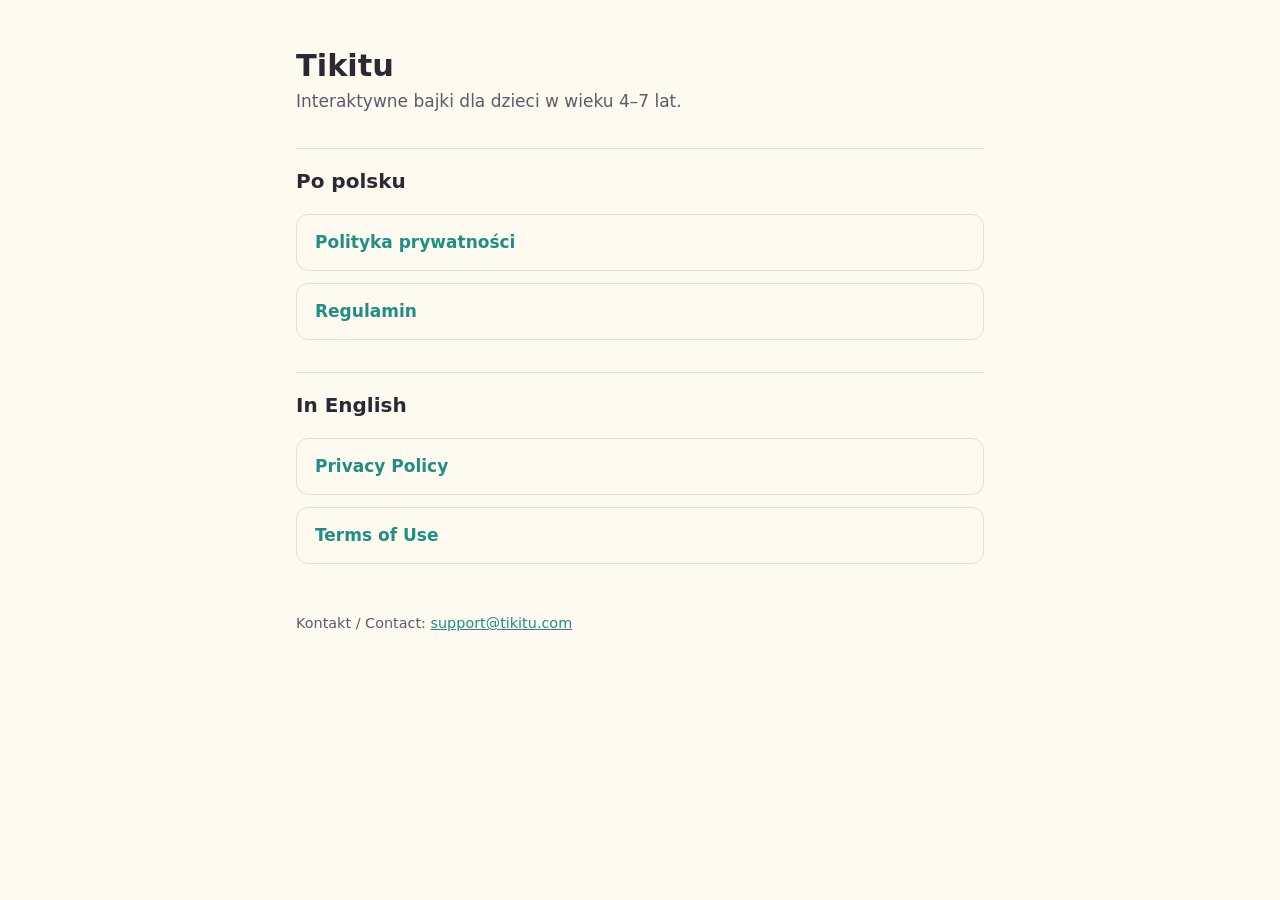
==== index.html @ d02baf7d "Privacy policy and terms of use (PL, EN) Co-Authored-By: Claude Opus 5.5 (1M context) <noreply@anthr" ====
<!doctype html>
<html lang="pl">
<head>
<meta charset="utf-8">
<meta name="viewport" content="width=device-width, initial-scale=1">
<title>Tikitu – dokumenty</title>
<link rel="stylesheet" href="style.css">
</head>
<body>
<main>
<h1>Tikitu</h1>
<p class="meta">Interaktywne bajki dla dzieci w wieku 4–7 lat.</p>

<h2>Po polsku</h2>
<ul class="cards">
  <li><a href="pl/prywatnosc.html">Polityka prywatności</a></li>
  <li><a href="pl/regulamin.html">Regulamin</a></li>
</ul>

<h2 lang="en">In English</h2>
<ul class="cards" lang="en">
  <li><a href="en/privacy.html">Privacy Policy</a></li>
  <li><a href="en/terms.html">Terms of Use</a></li>
</ul>

<footer>Kontakt / Contact: <a href="mailto:support@tikitu.com">support@tikitu.com</a></footer>
</main>
</body>
</html>
---- style.css ----
:root {
  --bg: #fffaf0;
  --text: #2b2a33;
  --muted: #5d5b68;
  --accent: #1f8f85;
  --line: #eadfc8;
  --todo-bg: #ffe08a;
  --todo-text: #3d2c00;
}
@media (prefers-color-scheme: dark) {
  :root {
    --bg: #1c1b22;
    --text: #f2efe8;
    --muted: #b9b5c2;
    --accent: #5fd3c7;
    --line: #3a3845;
    --todo-bg: #6b5410;
    --todo-text: #fff3cf;
  }
}
* { box-sizing: border-box; }
html { -webkit-text-size-adjust: 100%; }
body {
  margin: 0;
  background: var(--bg);
  color: var(--text);
  font: 17px/1.6 system-ui, -apple-system, "Segoe UI", Roboto, sans-serif;
}
main { max-width: 720px; margin: 0 auto; padding: 24px 16px 64px; }
header { display: flex; justify-content: space-between; align-items: baseline; gap: 16px; flex-wrap: wrap; }
header a { color: var(--accent); }
h1 { font-size: 1.9rem; line-height: 1.2; margin: 24px 0 4px; }
h2 { font-size: 1.25rem; margin: 32px 0 8px; padding-top: 16px; border-top: 1px solid var(--line); }
h3 { font-size: 1.05rem; margin: 20px 0 4px; }
p, li { overflow-wrap: anywhere; }
a { color: var(--accent); }
.meta { color: var(--muted); margin: 0; }
.summary { background: rgba(31, 143, 133, 0.08); border-radius: 12px; padding: 4px 18px; }
mark.todo { background: var(--todo-bg); color: var(--todo-text); padding: 0 4px; border-radius: 4px; }
table { border-collapse: collapse; width: 100%; font-size: 0.95rem; }
th, td { text-align: left; vertical-align: top; padding: 8px; border-bottom: 1px solid var(--line); }
.cards { list-style: none; padding: 0; display: grid; gap: 12px; }
.cards a { display: block; padding: 14px 18px; border: 1px solid var(--line); border-radius: 12px; text-decoration: none; font-weight: 600; }
footer { margin-top: 48px; color: var(--muted); font-size: 0.9rem; }
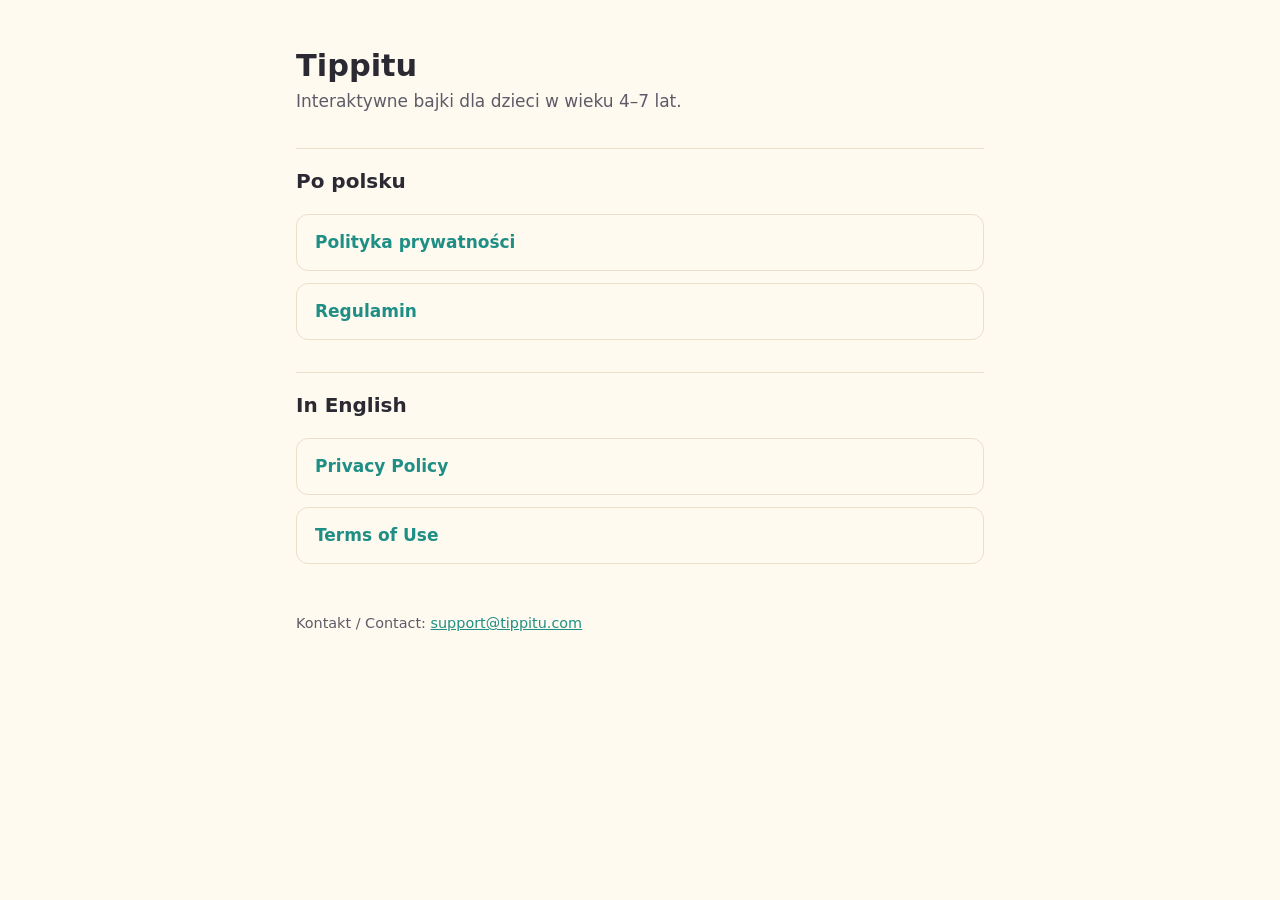
==== commit 636ffb7c: "Rename the app to Tippitu in the privacy policy and terms Same text as before with the new app name " ====
--- a/index.html
+++ b/index.html
@@ -3,12 +3,12 @@
 <head>
 <meta charset="utf-8">
 <meta name="viewport" content="width=device-width, initial-scale=1">
-<title>Tikitu – dokumenty</title>
+<title>Tippitu – dokumenty</title>
 <link rel="stylesheet" href="style.css">
 </head>
 <body>
 <main>
-<h1>Tikitu</h1>
+<h1>Tippitu</h1>
 <p class="meta">Interaktywne bajki dla dzieci w wieku 4–7 lat.</p>
 
 <h2>Po polsku</h2>
@@ -23,7 +23,7 @@
   <li><a href="en/terms.html">Terms of Use</a></li>
 </ul>
 
-<footer>Kontakt / Contact: <a href="mailto:support@tikitu.com">support@tikitu.com</a></footer>
+<footer>Kontakt / Contact: <a href="mailto:support@tippitu.com">support@tippitu.com</a></footer>
 </main>
 </body>
 </html>
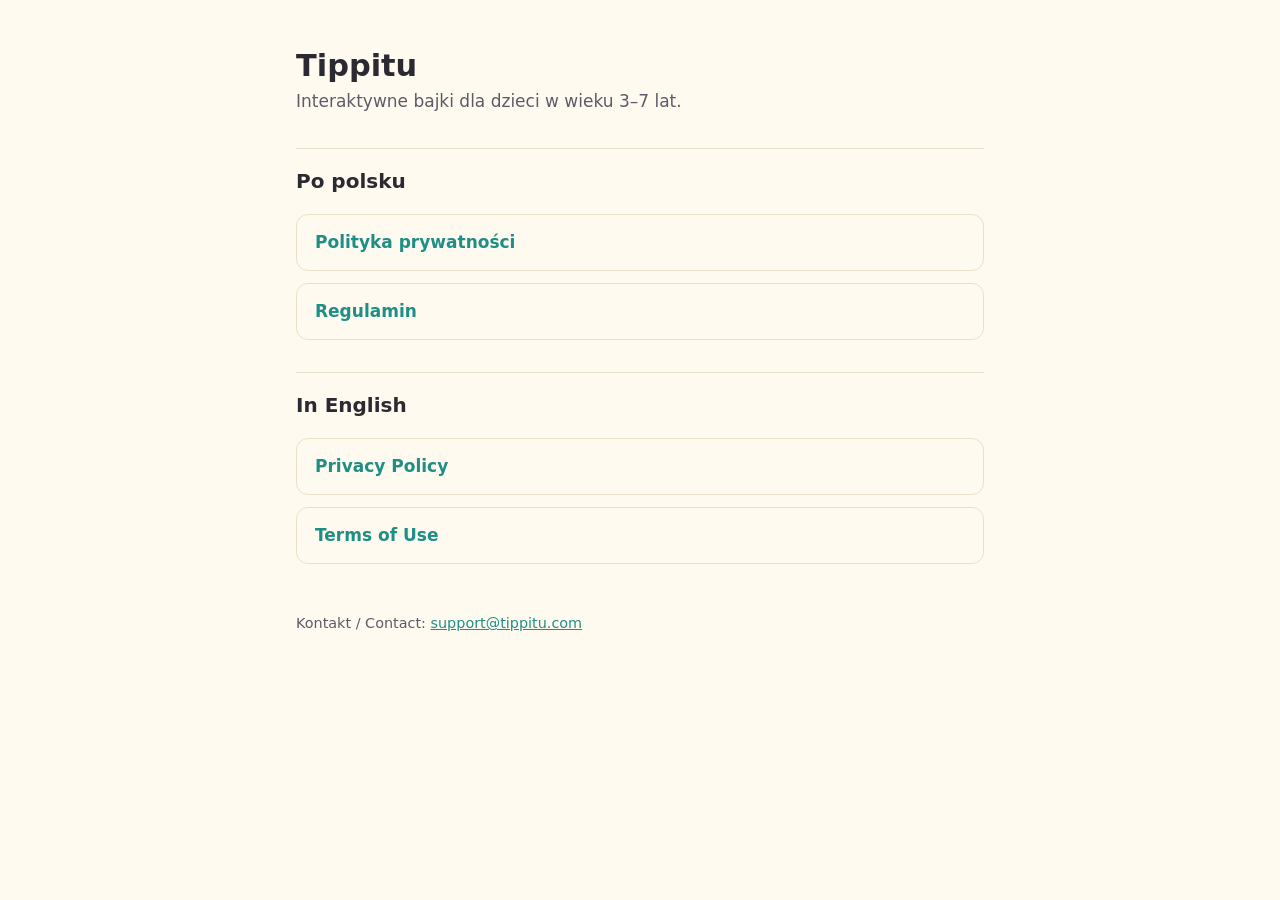
==== commit 12e0f1d5: "Privacy policy of 18 October: several children per phone, bedtime and weekly summary, audience 3-7 S" ====
--- a/index.html
+++ b/index.html
@@ -9,7 +9,7 @@
 <body>
 <main>
 <h1>Tippitu</h1>
-<p class="meta">Interaktywne bajki dla dzieci w wieku 4–7 lat.</p>
+<p class="meta">Interaktywne bajki dla dzieci w wieku 3–7 lat.</p>
 
 <h2>Po polsku</h2>
 <ul class="cards">
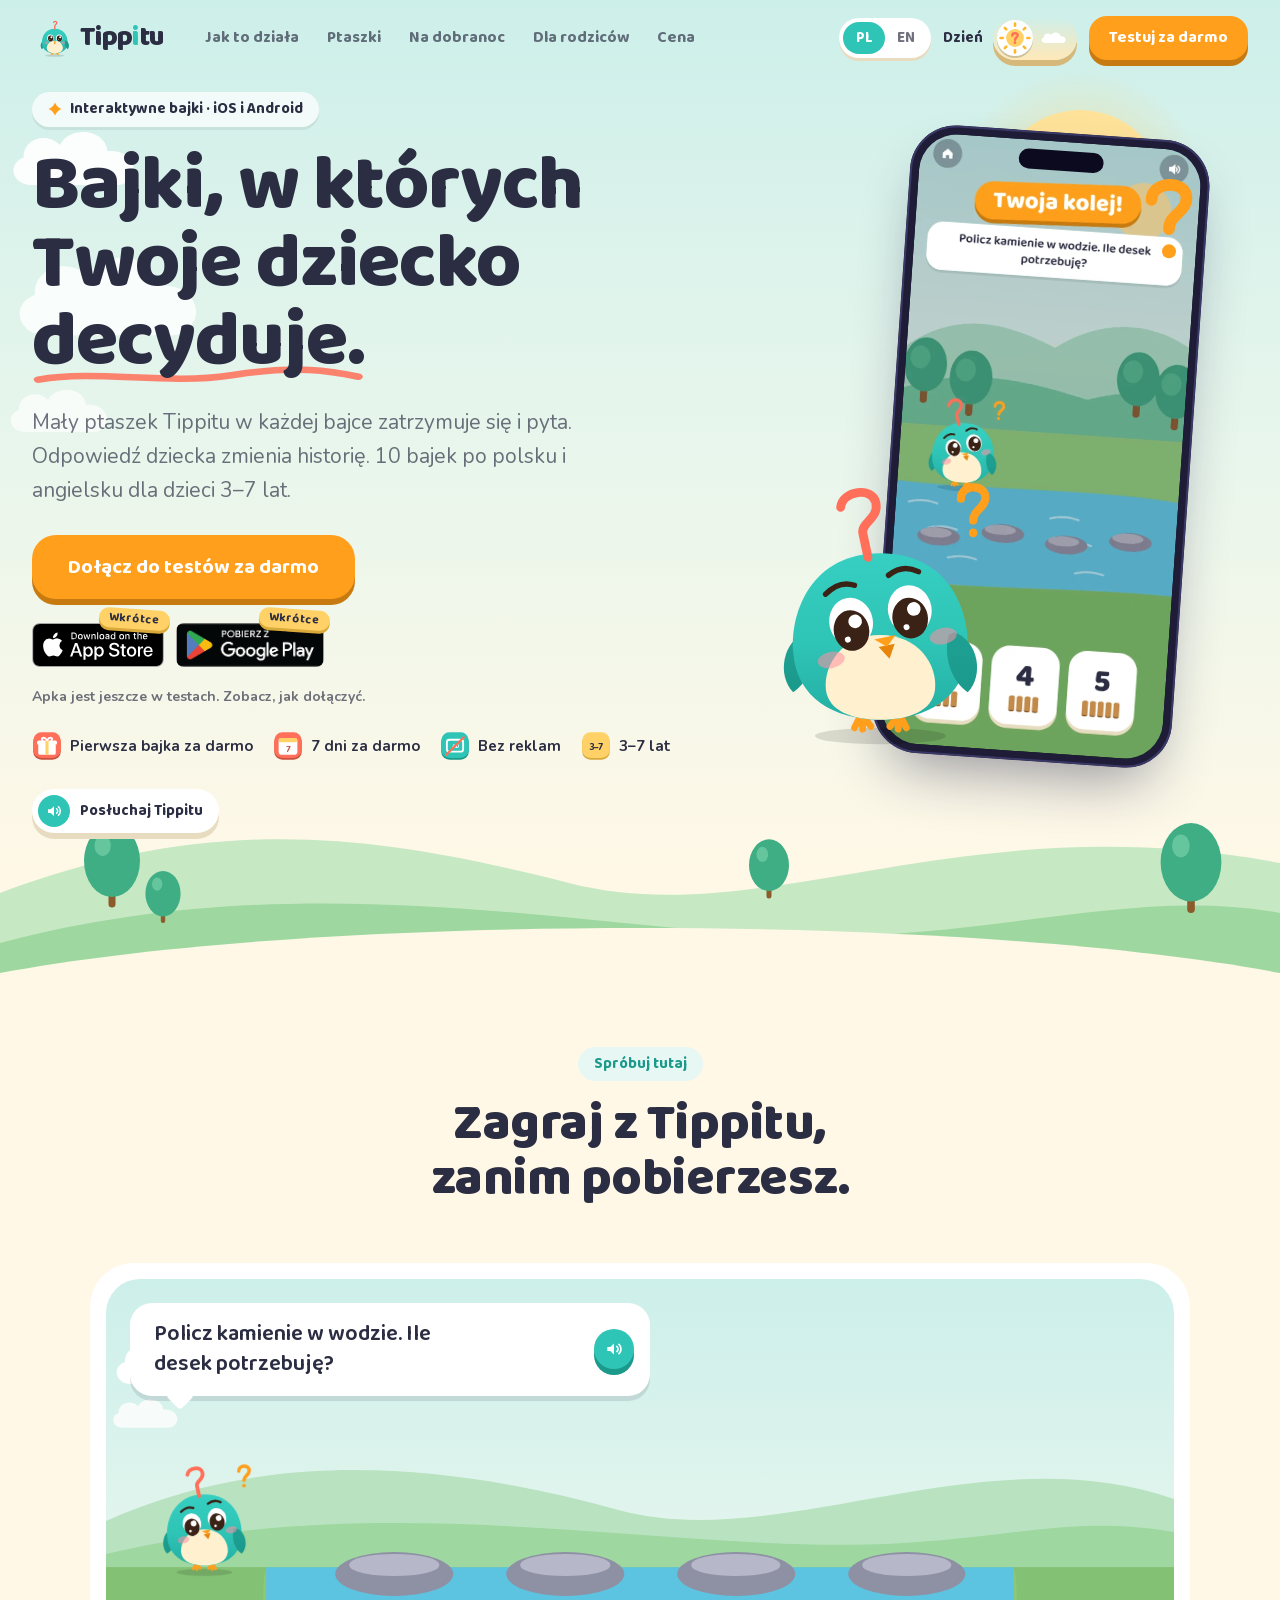
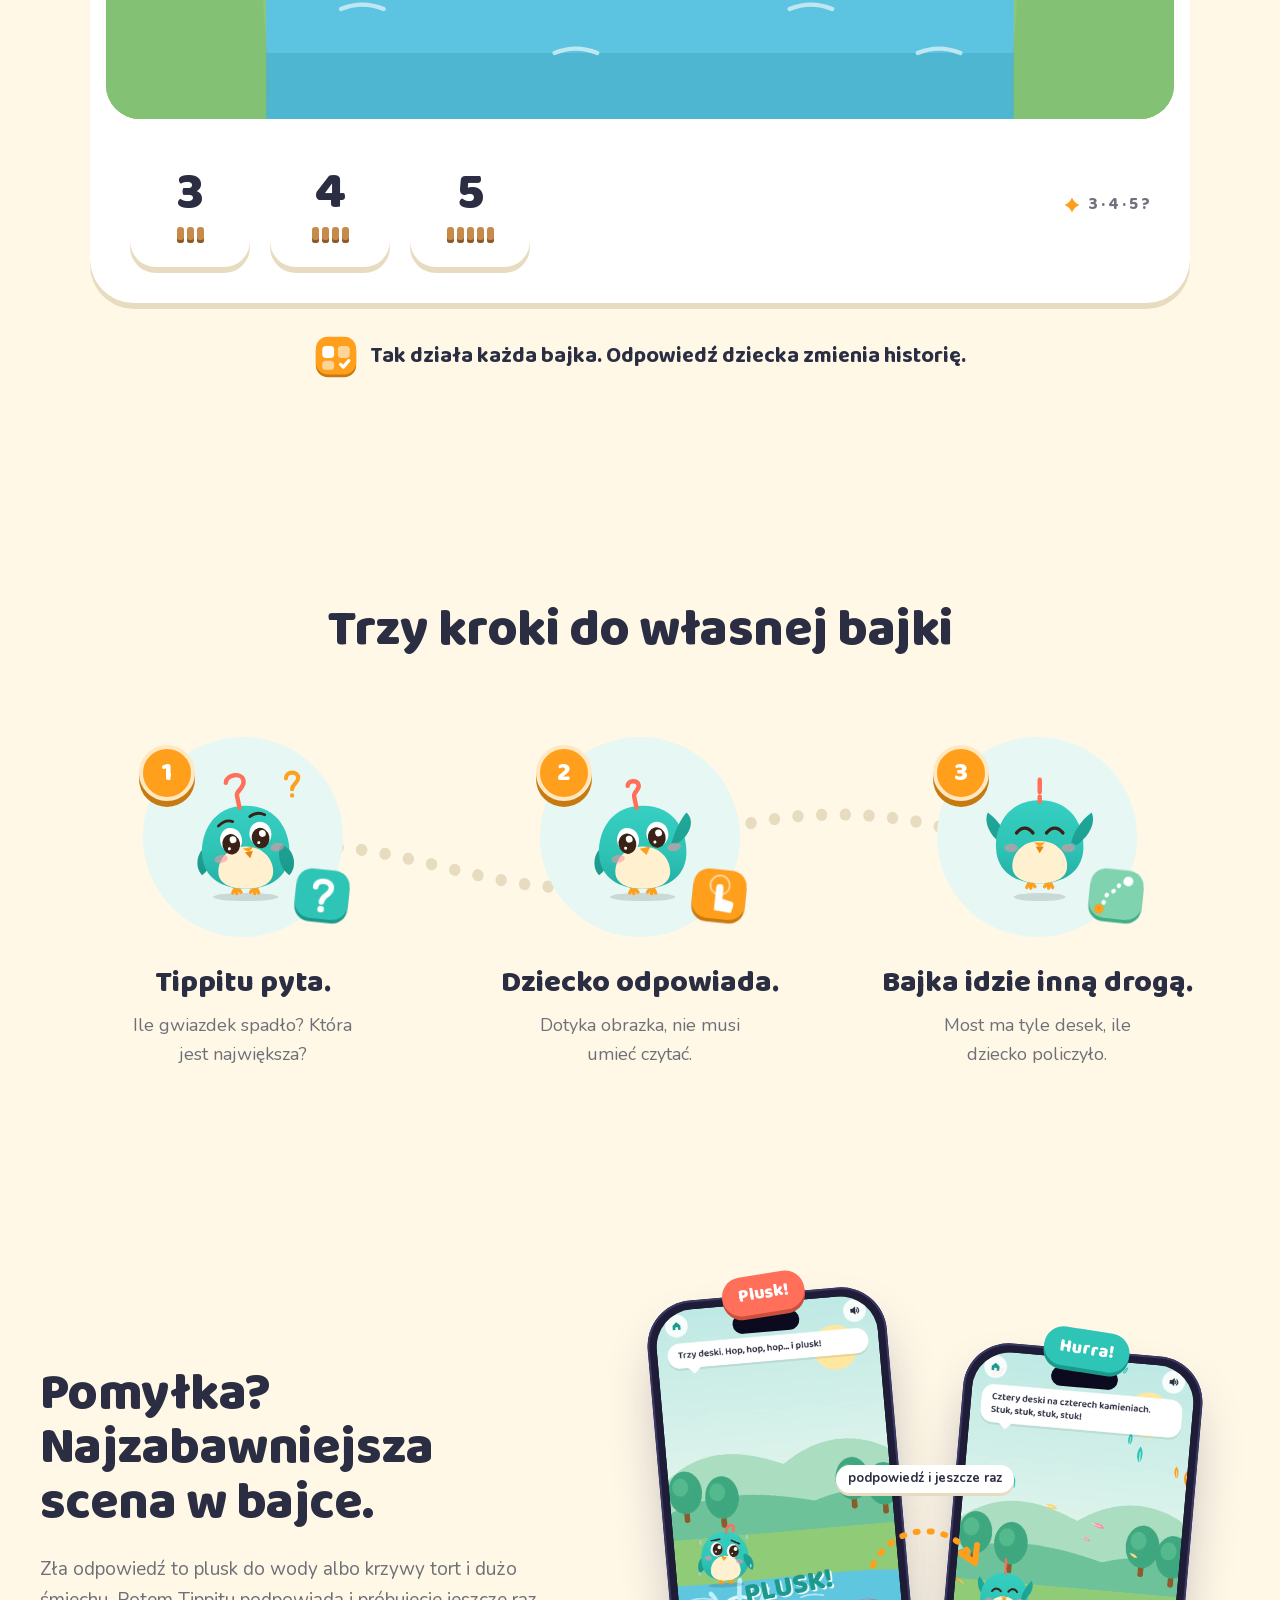
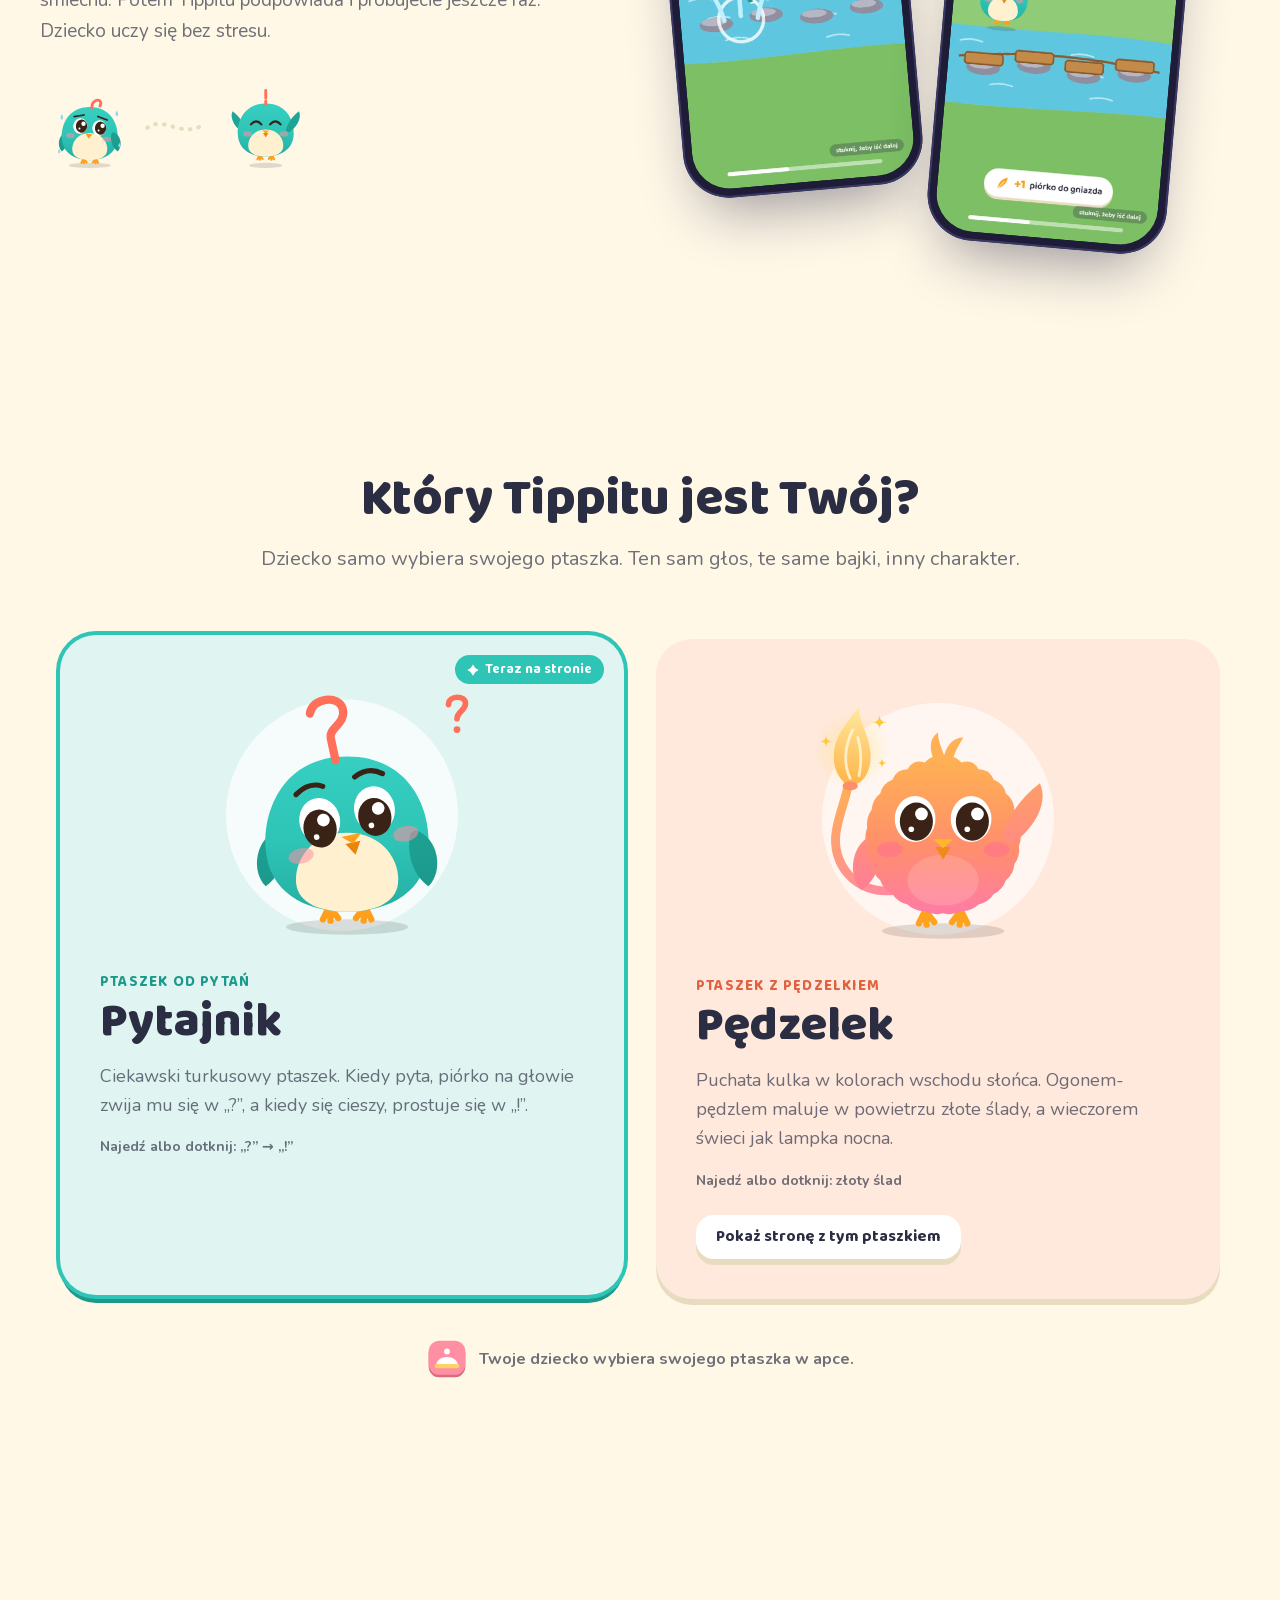
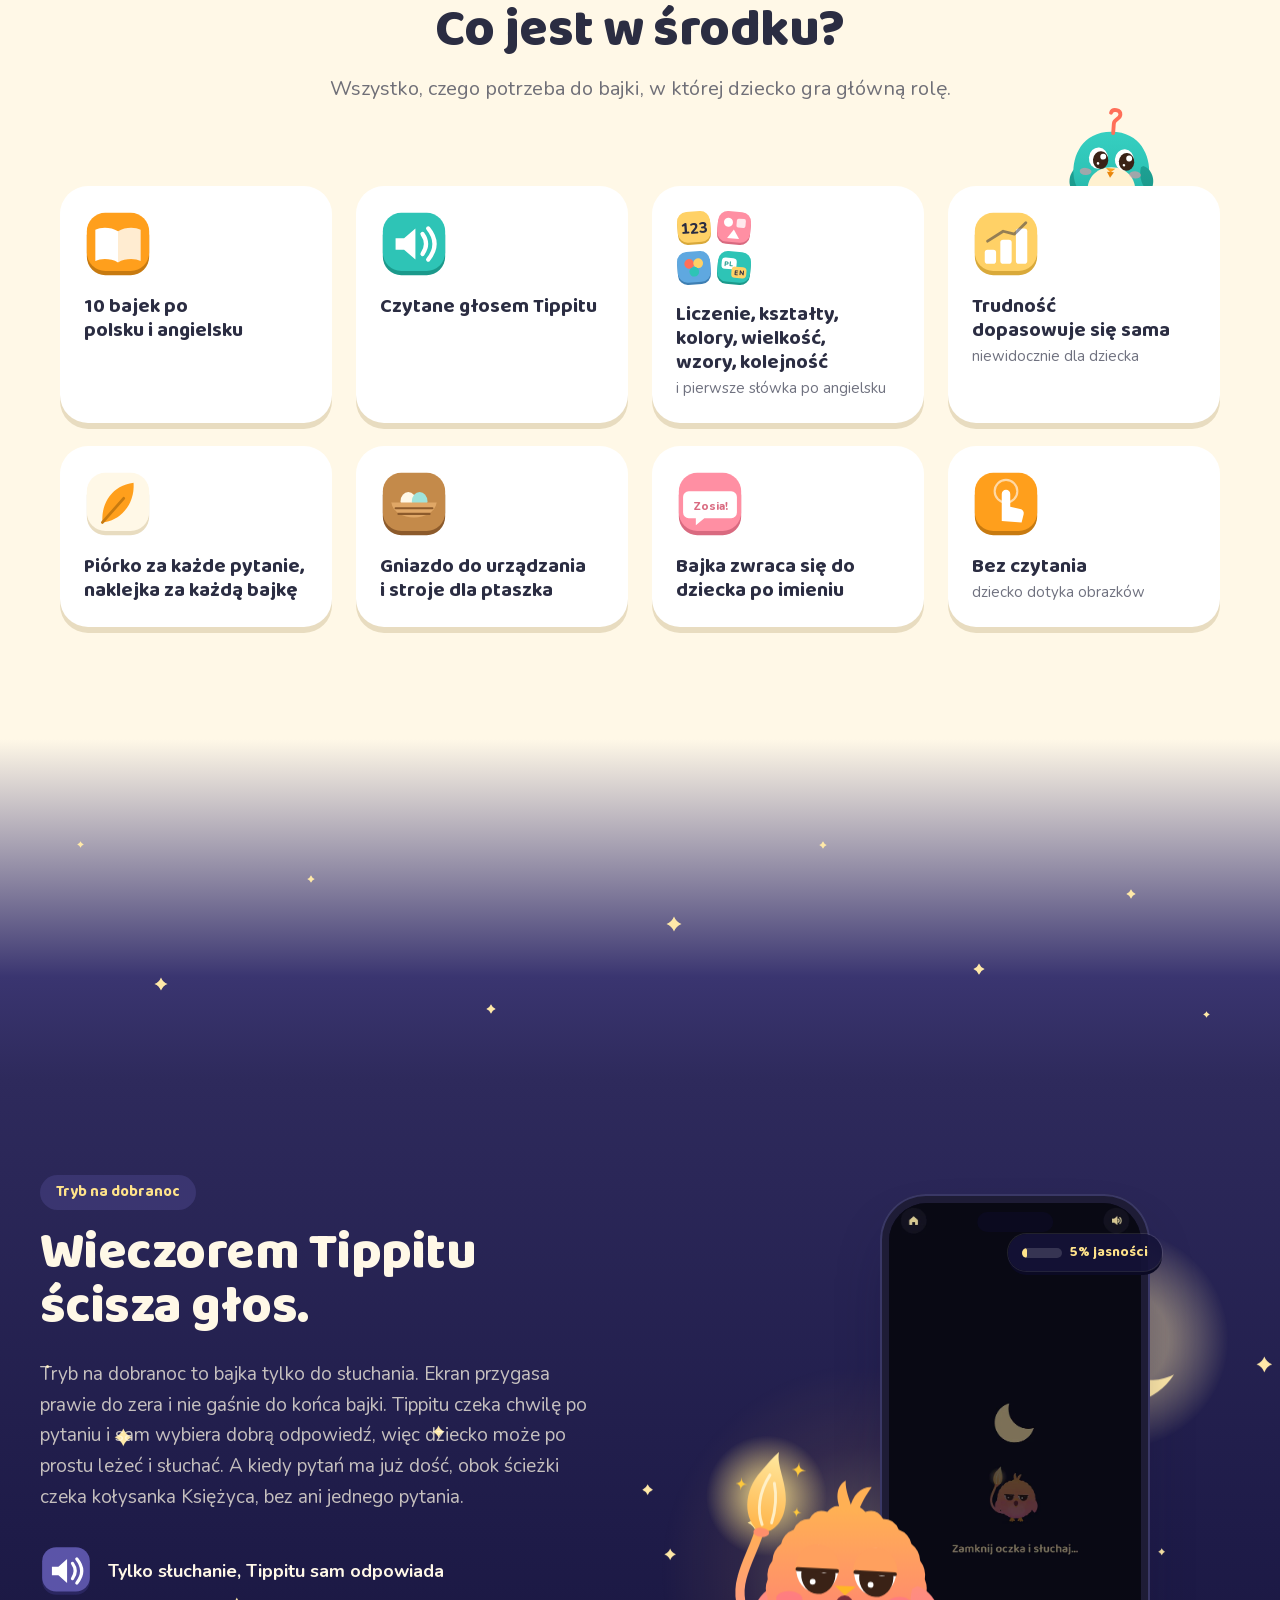
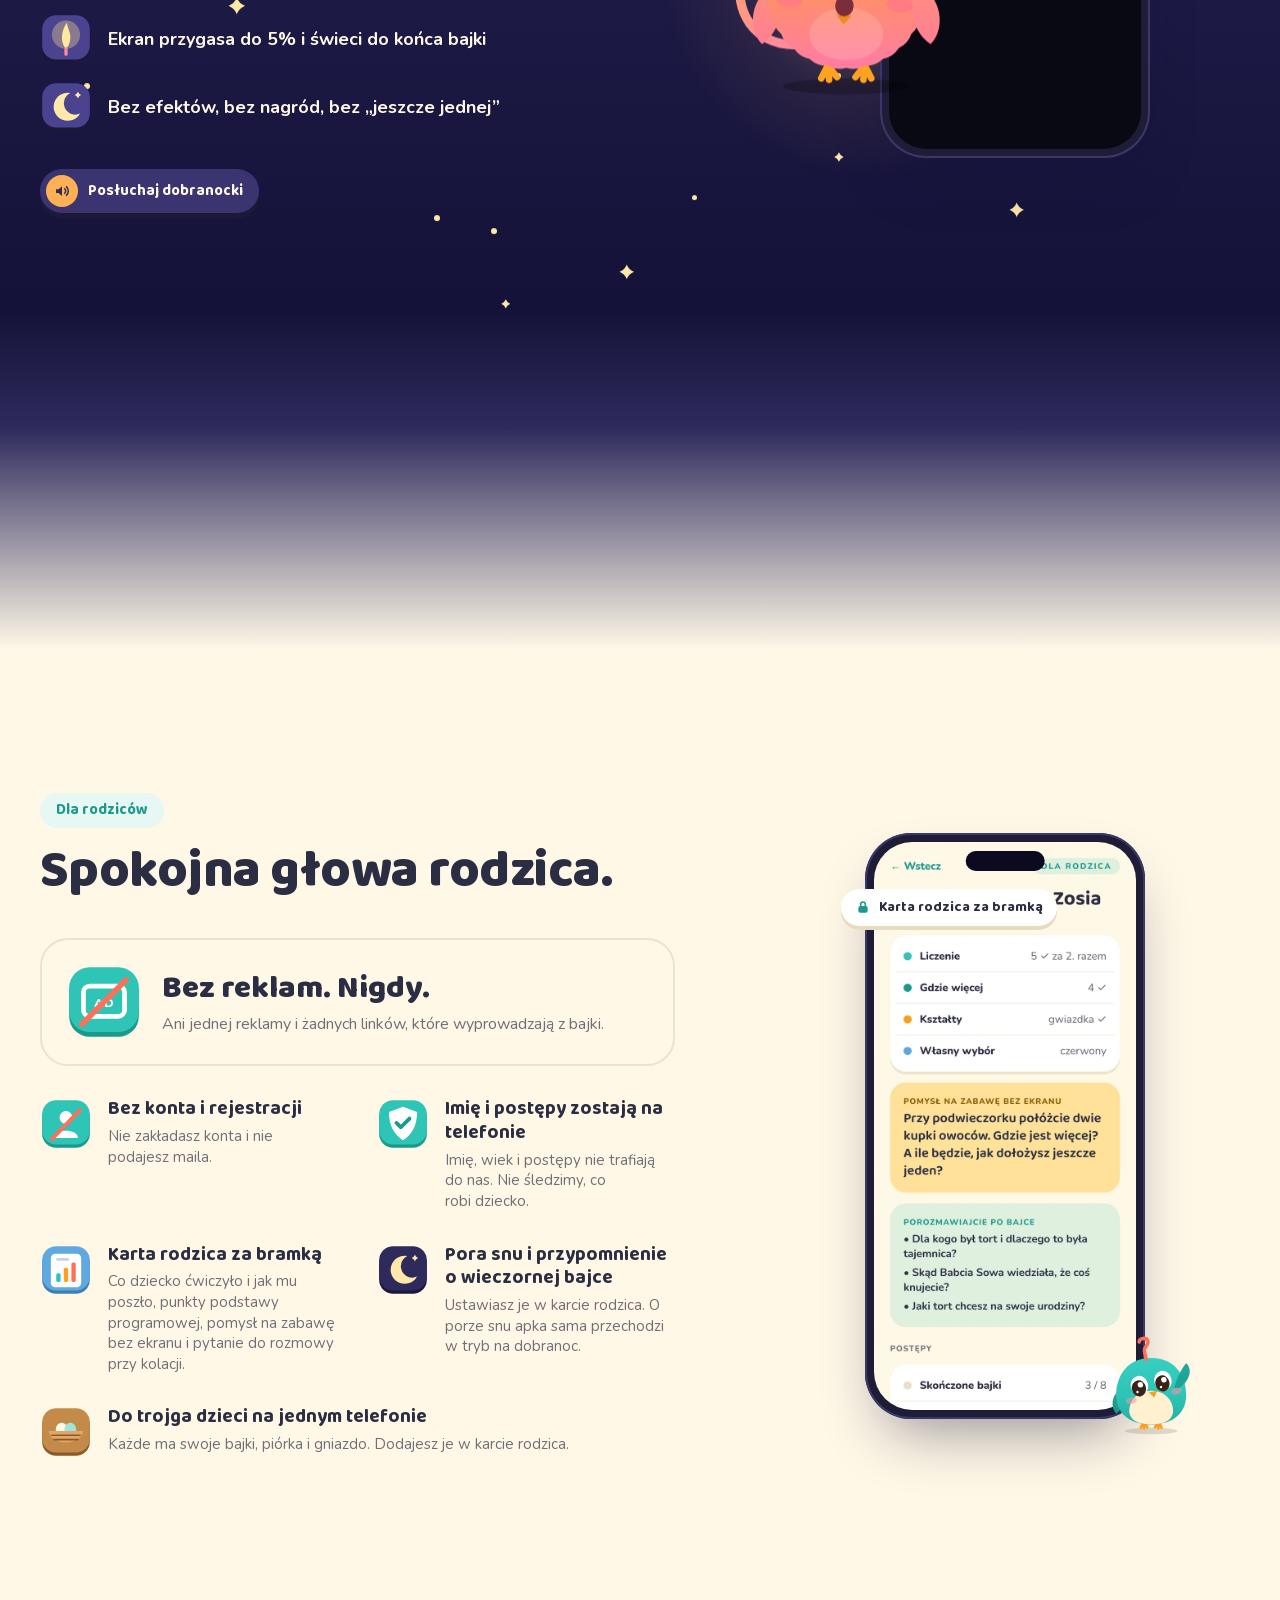
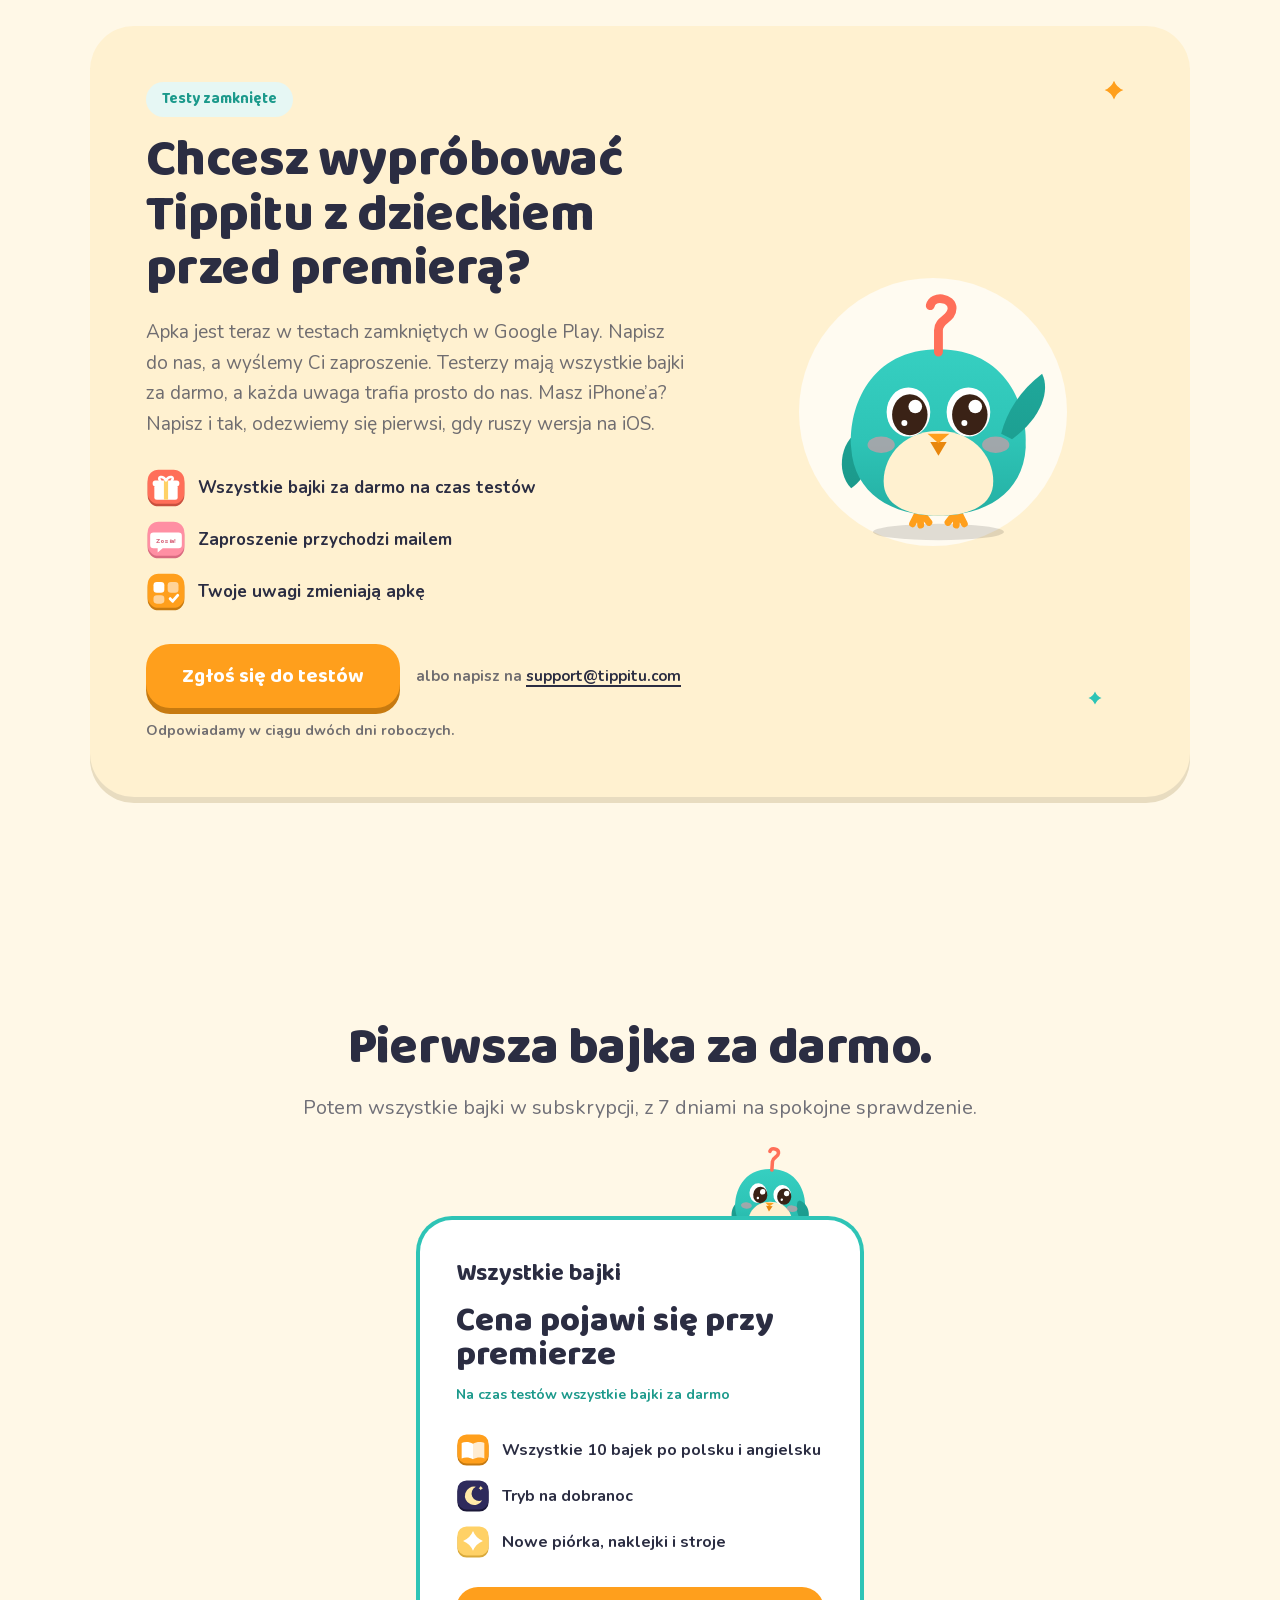
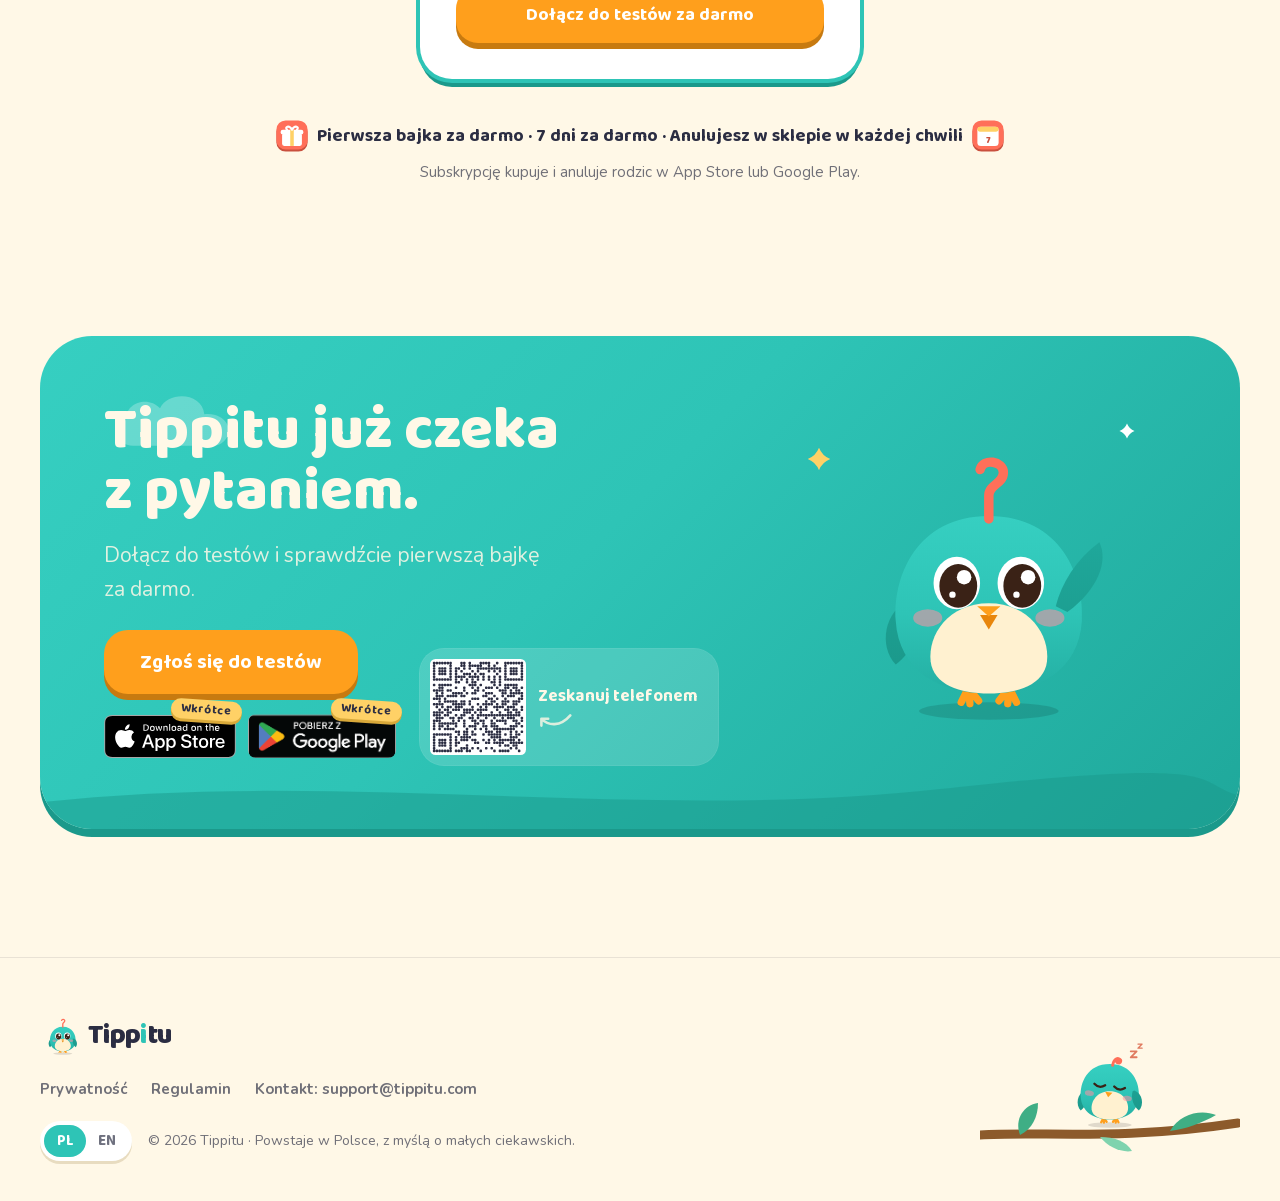
==== commit 4e49cdb9: "Publish the Tippitu landing page and restyled legal pages The site built from hardcodejan/tikitu `si" ====
--- a/index.html
+++ b/index.html
@@ -1,29 +1,645 @@
 <!doctype html>
-<html lang="pl">
-<head>
-<meta charset="utf-8">
-<meta name="viewport" content="width=device-width, initial-scale=1">
-<title>Tippitu – dokumenty</title>
-<link rel="stylesheet" href="style.css">
-</head>
-<body>
-<main>
-<h1>Tippitu</h1>
-<p class="meta">Interaktywne bajki dla dzieci w wieku 3–7 lat.</p>
-
-<h2>Po polsku</h2>
-<ul class="cards">
-  <li><a href="pl/prywatnosc.html">Polityka prywatności</a></li>
-  <li><a href="pl/regulamin.html">Regulamin</a></li>
-</ul>
-
-<h2 lang="en">In English</h2>
-<ul class="cards" lang="en">
-  <li><a href="en/privacy.html">Privacy Policy</a></li>
-  <li><a href="en/terms.html">Terms of Use</a></li>
-</ul>
-
-<footer>Kontakt / Contact: <a href="mailto:support@tippitu.com">support@tippitu.com</a></footer>
-</main>
-</body>
+<html lang="pl" data-lang="pl" data-base="" data-theme="day">
+  <head>
+    <meta charset="UTF-8" />
+    <meta name="viewport" content="width=device-width, initial-scale=1.0, viewport-fit=cover" />
+    <title>Tippitu: interaktywne bajki dla dzieci 3–7 lat | Dziecko decyduje</title>
+    <meta name="description" content="Bajki po polsku i angielsku, w których odpowiedź dziecka zmienia historię. Liczenie, kształty, kolory i tryb na dobranoc. Bez reklam. Pierwsza bajka za darmo." />
+    <link rel="preload" href="assets/fonts/baloo-latin.woff2" as="font" type="font/woff2" crossorigin />
+    <link rel="preload" href="assets/fonts/baloo-latin-ext.woff2" as="font" type="font/woff2" crossorigin />
+    <link rel="preload" href="assets/fonts/nunito-latin.woff2" as="font" type="font/woff2" crossorigin />
+    <link rel="preload" href="assets/fonts/nunito-latin-ext.woff2" as="font" type="font/woff2" crossorigin />
+    <link rel="canonical" href="https://hardcodejan.github.io/tikitu-docs/" />
+    <link rel="alternate" hreflang="pl" href="https://hardcodejan.github.io/tikitu-docs/" />
+    <link rel="alternate" hreflang="en" href="https://hardcodejan.github.io/tikitu-docs/en/" />
+    <link rel="alternate" hreflang="x-default" href="https://hardcodejan.github.io/tikitu-docs/" />
+    <link rel="icon" href="assets/brand/favicon-64.png" sizes="64x64" />
+    <link rel="apple-touch-icon" href="assets/brand/apple-touch-icon.png" />
+    <meta name="theme-color" content="#fff8e7" />
+    <meta property="og:type" content="website" />
+    <meta property="og:site_name" content="Tippitu" />
+    <meta property="og:locale" content="pl_PL" />
+    <meta property="og:url" content="https://hardcodejan.github.io/tikitu-docs/" />
+    <meta property="og:title" content="Tippitu: bajki, w których Twoje dziecko decyduje" />
+    <meta property="og:description" content="Bajki po polsku i angielsku, w których odpowiedź dziecka zmienia historię. Liczenie, kształty, kolory i tryb na dobranoc. Bez reklam. Pierwsza bajka za darmo." />
+    <meta property="og:image" content="https://hardcodejan.github.io/tikitu-docs/assets/brand/og-pl.png" />
+    <meta property="og:image:width" content="1200" />
+    <meta property="og:image:height" content="630" />
+    <meta name="twitter:card" content="summary_large_image" />
+    <meta name="twitter:title" content="Tippitu: bajki, w których Twoje dziecko decyduje" />
+    <meta name="twitter:description" content="Bajki po polsku i angielsku, w których odpowiedź dziecka zmienia historię. Liczenie, kształty, kolory i tryb na dobranoc. Bez reklam. Pierwsza bajka za darmo." />
+    <meta name="twitter:image" content="https://hardcodejan.github.io/tikitu-docs/assets/brand/og-pl.png" />
+    <script type="application/ld+json">{"@context":"https://schema.org","@type":"MobileApplication","name":"Tippitu","operatingSystem":"iOS, Android","applicationCategory":"EducationalApplication","description":"Bajki po polsku i angielsku, w których odpowiedź dziecka zmienia historię. Liczenie, kształty, kolory i tryb na dobranoc. Bez reklam. Pierwsza bajka za darmo.","inLanguage":"pl","url":"https://hardcodejan.github.io/tikitu-docs/","offers":{"@type":"Offer","price":"0","priceCurrency":"PLN"}}</script>
+    <script>
+      ;(function () {
+        var h = document.documentElement
+        h.classList.add('js')
+        var t = 'day'
+        try {
+          var s = localStorage.getItem('tippitu-theme')
+          if (s === 'night') t = s
+        } catch (e) {}
+        h.setAttribute('data-theme', t)
+        if (t === 'night') {
+          h.classList.add('pre-night')
+          var m = document.querySelector('meta[name="theme-color"]')
+          if (m) m.setAttribute('content', '#2e2a5c')
+          // If the script never arrives, show the prerendered page rather than nothing.
+          setTimeout(function () {
+            h.classList.remove('pre-night')
+          }, 1500)
+        }
+        // Scroll entrances hide content until React is in; without React, show everything.
+        setTimeout(function () {
+          if (!h.hasAttribute('data-hydrated')) h.classList.remove('js')
+        }, 2500)
+      })()
+    </script>
+    <script type="module" crossorigin src="./assets/app/entry-client-7hfWBc5y.js"></script>
+    <link rel="stylesheet" crossorigin href="./assets/app/entry-client-DwG1QclZ.css">
+  </head>
+  <body>
+    <div id="root"><link rel="preload" as="image" href="assets/badges/app-store-en.svg"/><link rel="preload" as="image" href="assets/badges/google-play-pl.png"/><link rel="preload" as="image" href="assets/screens/dzien-pytajnik-pytanie-pl.webp" fetchPriority="high"/><div class="min-h-screen overflow-x-clip bg-bg"><a href="#main" class="skip-link">Przejdź do treści</a><header class="fixed inset-x-0 top-0 z-50 transition-[background-color,box-shadow] duration-300 "><div class="mx-auto flex h-[76px] max-w-[1320px] items-center gap-3 px-4 md:px-8"><a href="#top" class="group inline-flex items-center gap-1 " aria-label="Tippitu"><div class="bird bird-pytajnik bird-talk bird-nomark h-11 w-11 transition-transform duration-300 ease-[var(--ease-spring)] group-hover:-rotate-6 group-hover:scale-110" aria-hidden="true"><div class="bird-breathe"><div class="bird-pose"><svg xmlns="http://www.w3.org/2000/svg" viewBox="-10 -10 220 220" aria-hidden="true" focusable="false">
+<defs>
+<linearGradient id="R5a-body-question" x1="0" y1="54" x2="0" y2="176" gradientUnits="userSpaceOnUse"><stop offset="0" stop-color="#36CFC1"/><stop offset="0.55" stop-color="#2EC4B6"/><stop offset="1" stop-color="#24AFA3"/></linearGradient>
+<linearGradient id="R5a-wing-question" x1="0" y1="70" x2="0" y2="158" gradientUnits="userSpaceOnUse"><stop offset="0" stop-color="#1FA89B"/><stop offset="1" stop-color="#1B998B"/></linearGradient>
+</defs>
+<ellipse id="R5a-shadow" cx="104" cy="188" rx="48" ry="6" fill="#000" opacity="0.12"/>
+<g id="R5a-bird">
+<path id="R5a-feet" d="M90 172 l-5 10 M90 172 l1 11 M90 172 l7 9 M118 172 l-7 9 M118 172 l-1 11 M118 172 l5 10" stroke="#FF9F1C" stroke-width="5" stroke-linecap="round"/>
+<g class="ba-wing-left"><path id="R5a-wing-left" d="M50 112 C 32 118, 28 144, 40 156 C 52 148, 58 130, 54 114 Z" fill="url(#R5a-wing-question)"/></g>
+<g id="R5a-body"><path d="M104 54 C 154 54, 170 96, 168 126 C 166 160, 138 176, 104 176 C 70 176, 42 160, 40 126 C 38 96, 54 54, 104 54 Z" fill="url(#R5a-body-question)"/><path id="R5a-belly" d="M104 114 C 132 114, 146 136, 144 154 C 142 170, 124 176, 104 176 C 84 176, 66 170, 64 154 C 62 136, 76 114, 104 114 Z" fill="#FFF1D0" opacity="1.0"/></g>
+<g class="ba-wing-right"><path id="R5a-wing-right" d="M158 112 C 176 118, 180 144, 168 156 C 156 148, 150 130, 154 114 Z" fill="url(#R5a-wing-question)"/></g>
+<g id="R5a-head" transform="rotate(0 104 100)">
+<g class="ba-crest"><path id="R5a-crest" d="M104 56 L104 40 C 104 32, 114 32, 114 24 C 114 16, 100 14, 98 22" stroke="#FF6F59" stroke-width="6.5" fill="none" stroke-linecap="round" stroke-linejoin="round"/></g>
+<g class="ba-eyes"><g id="R5a-eyes">
+<ellipse cx="82" cy="100" rx="16" ry="18" fill="#fff"/><ellipse cx="126" cy="100" rx="16" ry="18" fill="#fff"/>
+<g class="ba-pupils"><g id="R5a-pupils" transform="translate(0 0)">
+<ellipse cx="83" cy="102" rx="13" ry="15" fill="#3A2216"/><ellipse cx="127" cy="102" rx="13" ry="15" fill="#3A2216"/>
+<ellipse cx="87" cy="96" rx="5" ry="5" fill="#fff"/><ellipse cx="131" cy="96" rx="5" ry="5" fill="#fff"/><ellipse cx="79" cy="108" rx="2.2" ry="2.2" fill="#fff"/><ellipse cx="123" cy="108" rx="2.2" ry="2.2" fill="#fff"/>
+</g></g></g></g>
+<g id="R5a-cheeks"><ellipse cx="62" cy="124" rx="10" ry="6" fill="#FF8FA3" opacity="0.55"/><ellipse cx="146" cy="124" rx="10" ry="6" fill="#FF8FA3" opacity="0.55"/></g>
+<g id="R5a-beak"><path d="M98 122 L110 122 L104 132 Z" fill="#E8860C"/><path d="M96 116 L112 116 L104 123 Z" fill="#FF9F1C"/></g>
+</g>
+</g>
+</svg></div></div></div><span class="font-display text-[28px] font-extrabold leading-none tracking-tight text-ink">Tipp<span class="text-accent">i</span>tu</span></a><nav class="ml-4 hidden lg:flex" aria-label="Główna"><a href="#jak-to-dziala" class="rounded-full px-3.5 py-2 font-display text-[16px] font-bold text-ink-soft transition-colors hover:bg-tint hover:text-ink">Jak to działa</a><a href="#ptaszki" class="rounded-full px-3.5 py-2 font-display text-[16px] font-bold text-ink-soft transition-colors hover:bg-tint hover:text-ink">Ptaszki</a><a href="#na-dobranoc" class="rounded-full px-3.5 py-2 font-display text-[16px] font-bold text-ink-soft transition-colors hover:bg-tint hover:text-ink">Na dobranoc</a><a href="#dla-rodzicow" class="rounded-full px-3.5 py-2 font-display text-[16px] font-bold text-ink-soft transition-colors hover:bg-tint hover:text-ink">Dla rodziców</a><a href="#cena" class="rounded-full px-3.5 py-2 font-display text-[16px] font-bold text-ink-soft transition-colors hover:bg-tint hover:text-ink">Cena</a></nav><div class="ml-auto flex items-center gap-2.5 md:gap-3"><div role="group" aria-label="Język strony" class="relative grid h-10 w-[92px] shrink-0 grid-cols-2 rounded-full bg-surface p-1 shadow-[0_3px_0_var(--surface-shadow)] hidden md:grid"><span class="absolute bottom-1 left-1 top-1 w-[42px] rounded-full bg-accent " aria-hidden="true"></span><span aria-current="page" lang="pl" class="relative z-10 grid place-items-center rounded-full font-display text-[15px] font-bold uppercase text-white night:text-navy">pl</span><a href="en/" hrefLang="en" lang="en" title="English version" class="relative z-10 grid place-items-center rounded-full font-display text-[15px] font-bold uppercase text-ink-soft transition-colors duration-300 hover:text-ink">en</a></div><div class="flex items-center gap-2.5"><span class="hidden whitespace-nowrap text-right font-display text-[15px] font-bold text-ink xl:inline">Dzień</span><button type="button" role="switch" aria-checked="false" aria-label="Motyw strony: Dzień / Na dobranoc" title="Dzień / Na dobranoc" class="chunky relative h-[44px] w-[84px] shrink-0 overflow-hidden rounded-full bg-[linear-gradient(180deg,#CDEFEA,#FFE8B8)] [--sh:#D6B97A]"><svg viewBox="0 0 240 120" class="absolute right-2 top-[14px] w-[30px] text-white transition-all duration-500 opacity-100" aria-hidden="true"><path d="M50 104 C20 104, 10 70, 38 60 C36 30, 76 18, 96 40 C110 10, 168 12, 172 50 C206 46, 226 76, 206 96 C200 102, 194 104, 186 104 Z" fill="currentColor"></path></svg><span class="absolute inset-0 transition-opacity duration-500 opacity-0"><svg viewBox="0 0 64 64" class="absolute left-[12px] top-[10px] w-[9px] text-moon" aria-hidden="true"><path d="M32 2 Q40.4 23.6 62 32 Q40.4 40.4 32 62 Q23.6 40.4 2 32 Q23.6 23.6 32 2 Z" fill="currentColor"></path></svg><svg viewBox="0 0 64 64" class="absolute left-[26px] top-[25px] w-[6px] text-moon" aria-hidden="true"><path d="M32 2 Q40.4 23.6 62 32 Q40.4 40.4 32 62 Q23.6 40.4 2 32 Q23.6 23.6 32 2 Z" fill="currentColor"></path></svg><span class="absolute left-[33px] top-[12px] h-[3px] w-[3px] rounded-full bg-moon"></span></span><span class="absolute left-[4px] top-[4px] grid h-[36px] w-[36px] place-items-center rounded-full shadow-[0_2px_0_rgba(0,0,0,0.18)] transition-[transform,background-color] duration-500 ease-[var(--ease-spring)] translate-x-0 bg-white"><span class="absolute inset-[1px] transition-all duration-500 ease-[var(--ease-spring)] opacity-100"><svg viewBox="0 0 40 40" class="h-full w-full" aria-hidden="true"><g class="sun-rays" style="transform-origin:20px 20px"><rect x="18.5" y="1.5" width="3" height="5.5" rx="1.5" fill="#FFB627" transform="rotate(0 20 20)"></rect><rect x="18.5" y="1.5" width="3" height="5.5" rx="1.5" fill="#FFB627" transform="rotate(45 20 20)"></rect><rect x="18.5" y="1.5" width="3" height="5.5" rx="1.5" fill="#FFB627" transform="rotate(90 20 20)"></rect><rect x="18.5" y="1.5" width="3" height="5.5" rx="1.5" fill="#FFB627" transform="rotate(135 20 20)"></rect><rect x="18.5" y="1.5" width="3" height="5.5" rx="1.5" fill="#FFB627" transform="rotate(180 20 20)"></rect><rect x="18.5" y="1.5" width="3" height="5.5" rx="1.5" fill="#FFB627" transform="rotate(225 20 20)"></rect><rect x="18.5" y="1.5" width="3" height="5.5" rx="1.5" fill="#FFB627" transform="rotate(270 20 20)"></rect><rect x="18.5" y="1.5" width="3" height="5.5" rx="1.5" fill="#FFB627" transform="rotate(315 20 20)"></rect></g><circle cx="20" cy="20" r="10.5" fill="#FFD166"></circle><path d="M16.8 17 C16.8 13.6 23.2 13.6 23.2 16.8 C23.2 19.3 20 19.5 20 22" stroke="#FF6F59" stroke-width="2.8" fill="none" stroke-linecap="round"></path><circle cx="20" cy="25.4" r="1.6" fill="#FF6F59"></circle></svg></span><span class="absolute inset-[2px] transition-all duration-500 ease-[var(--ease-spring)] -rotate-90 scale-50 opacity-0"><svg viewBox="0 0 40 40" class="h-full w-full" aria-hidden="true"><circle cx="28" cy="11" r="9" fill="#FFE38A" opacity="0.35"></circle><path d="M21 9 A12.5 12.5 0 1 0 31 27 A9.5 9.5 0 1 1 21 9 Z" fill="#FFE9A8"></path><path d="M28 17.5 C25 15.5 25 10.5 28 6.5 C29 9.5 32 11.5 31.5 14.5 C31.2 17 29.8 18.1 28 17.5 Z" fill="#FFE38A"></path><path d="M28 17.5 C27.4 21 25.6 23 23 24" stroke="#FF8AA0" stroke-width="1.8" fill="none" stroke-linecap="round"></path></svg></span></span></button></div><div class="hidden sm:block"><a href="#testy" class="chunky inline-flex select-none items-center justify-center gap-2 whitespace-nowrap font-display font-bold leading-none h-11 px-5 text-[16px] rounded-[18px] bg-[var(--btn)] text-[var(--on-btn)] [--sh:var(--btn-shadow)]  ">Testuj za darmo</a></div><button type="button" class="grid h-11 w-11 place-items-center rounded-full bg-surface text-ink shadow-[0_3px_0_var(--surface-shadow)] lg:hidden" aria-expanded="false" aria-label="Menu"><svg viewBox="0 0 24 24" class="h-6 w-6" aria-hidden="true"><path d="M4 7h16M4 12h16M4 17h10" stroke="currentColor" stroke-width="2.6" stroke-linecap="round"></path></svg></button></div></div></header><main id="main" tabindex="-1" class="outline-none"><section id="top" class="relative overflow-hidden bg-[linear-gradient(180deg,#CDEFEA_0%,#E9F6EC_45%,#FFF8E7_85%)] pt-[76px] night:bg-[radial-gradient(120%_90%_at_72%_8%,#3A3572_0%,#2E2A5C_35%,#141238_100%)]"><div class="pointer-events-none absolute inset-0" aria-hidden="true"><div class="parallax absolute -right-[8%] top-[84px] sm:right-[6%] sm:top-[96px] md:right-[9%] md:top-[110px]" style="--speed:0.25"><div class="sun relative h-[104px] w-[104px] sm:h-[120px] sm:w-[120px] md:h-[170px] md:w-[170px]"><div class="absolute -inset-10 rounded-full bg-[radial-gradient(closest-side,rgba(255,209,102,0.55),transparent)]"></div><div class="absolute inset-0 rounded-full bg-[#FFE29A] shadow-[inset_-10px_-12px_0_rgba(255,183,39,0.35)]"></div></div><div class="moon absolute -left-6 -top-6 h-[130px] w-[130px] sm:h-[150px] sm:w-[150px] md:h-[210px] md:w-[210px]"><svg viewBox="0 0 200 200" class="h-full w-full" aria-hidden="true"><defs><radialGradient id="mgR4kb" cx="100" cy="100" r="100" gradientUnits="userSpaceOnUse"><stop offset="0.45" stop-color="#FFE9A8" stop-opacity="0.45"></stop><stop offset="1" stop-color="#FFE9A8" stop-opacity="0"></stop></radialGradient></defs><circle cx="100" cy="100" r="100" fill="url(#mgR4kb)"></circle><path d="M120 46 A58 58 0 1 0 150 132 A46 46 0 1 1 120 46 Z" fill="#FFE9A8"></path></svg></div></div><div class="absolute inset-0 transition-opacity duration-700 night:opacity-0"><svg viewBox="0 0 240 120" class="cloud-drift absolute top-[120px] w-[150px] text-white/90" style="--dur:80s;--delay:-20s" aria-hidden="true"><path d="M50 104 C20 104, 10 70, 38 60 C36 30, 76 18, 96 40 C110 10, 168 12, 172 50 C206 46, 226 76, 206 96 C200 102, 194 104, 186 104 Z" fill="currentColor"></path></svg><svg viewBox="0 0 240 120" class="cloud-drift absolute top-[240px] w-[220px] text-white/80" style="--dur:110s;--delay:-70s" aria-hidden="true"><path d="M50 104 C20 104, 10 70, 38 60 C36 30, 76 18, 96 40 C110 10, 168 12, 172 50 C206 46, 226 76, 206 96 C200 102, 194 104, 186 104 Z" fill="currentColor"></path></svg><svg viewBox="0 0 240 120" class="cloud-drift absolute top-[380px] w-[120px] text-white/70" style="--dur:95s;--delay:-45s" aria-hidden="true"><path d="M50 104 C20 104, 10 70, 38 60 C36 30, 76 18, 96 40 C110 10, 168 12, 172 50 C206 46, 226 76, 206 96 C200 102, 194 104, 186 104 Z" fill="currentColor"></path></svg></div></div><div class="relative mx-auto grid max-w-[1320px] items-center gap-6 px-5 pb-[150px] pt-8 md:px-8 md:pb-[190px] lg:min-h-[760px] lg:grid-cols-[1.08fr_0.92fr] lg:pt-4"><div class="relative z-10"><p class="mb-5 inline-flex items-center gap-2 rounded-full bg-white/70 px-4 py-1.5 font-display text-[15px] font-bold text-ink shadow-[0_3px_0_rgba(43,45,66,0.08)] night:bg-white/10"><svg viewBox="0 0 64 64" class="h-3.5 w-3.5 text-[#FF9F1C] night:text-gold" aria-hidden="true"><path d="M32 2 Q40.4 23.6 62 32 Q40.4 40.4 32 62 Q23.6 40.4 2 32 Q23.6 23.6 32 2 Z" fill="currentColor"></path></svg>Interaktywne bajki · iOS i Android</p><div class="relative"><h1 class="text-[42px] font-extrabold leading-[1] tracking-[-0.015em] text-ink sm:text-[56px] lg:text-[68px] xl:text-[78px] ">Bajki, w których Twoje dziecko <span class="relative inline-block whitespace-nowrap"><span class="relative z-10">decyduje.</span><svg viewBox="0 0 300 30" preserveAspectRatio="none" class="absolute -bottom-[0.08em] left-0 h-[0.28em] w-full" aria-hidden="true"><path d="M6 20 C 60 6, 120 28, 180 14 S 270 8, 294 16" stroke="#FF6F59" stroke-width="9" fill="none" stroke-linecap="round" opacity="0.85"></path></svg></span></h1></div><p class="mt-6 max-w-[560px] text-[18px] leading-relaxed text-ink-soft md:text-[21px] ">Mały ptaszek Tippitu w każdej bajce zatrzymuje się i pyta. Odpowiedź dziecka zmienia historię. 10 bajek po polsku i angielsku dla dzieci 3–7 lat.</p><div class="mt-7"><a href="#testy" class="chunky inline-flex select-none items-center justify-center gap-2 whitespace-nowrap font-display font-bold leading-none h-16 px-9 text-[20px] rounded-[24px] bg-[var(--btn)] text-[var(--on-btn)] [--sh:var(--btn-shadow)]  ">Dołącz do testów za darmo</a></div><div class="flex flex-wrap items-center gap-3 pt-5 mt-1"><div data-reveal="wiggle" class="" style="--i:0"><a href="#testy" class="relative inline-block shrink-0 transition-transform duration-200 ease-[var(--ease-spring)] hover:-translate-y-0.5" aria-label="Pobierz z App Store (Wkrótce)" title="Apka jest jeszcze w testach. Zobacz, jak dołączyć."><img src="assets/badges/app-store-en.svg" alt="Pobierz z App Store" style="height:44px;width:131.56px" class="block object-contain"/><span class="badge-ribbon pointer-events-none absolute -top-[14px] right-[-6px] rotate-[4deg] whitespace-nowrap rounded-full bg-[#FFD166] px-2.5 py-[4px] font-display text-[12px] font-bold leading-none text-[#2B2D42] shadow-[0_3px_0_#D9A93A]">Wkrótce</span></a></div><div data-reveal="wiggle" class="" style="--i:1"><a href="#testy" class="relative inline-block shrink-0 transition-transform duration-200 ease-[var(--ease-spring)] hover:-translate-y-0.5" style="height:44px;width:148.04166666666666px" aria-label="Pobierz z Google Play (Wkrótce)" title="Apka jest jeszcze w testach. Zobacz, jak dołączyć."><span class="absolute inset-0 overflow-hidden rounded-[8px]"><img src="assets/badges/google-play-pl.png" alt="Pobierz z Google Play" class="absolute max-w-none" style="width:148.04166666666666px;height:57.291666666666664px;left:0;top:-6.645833333333333px"/></span><span class="badge-ribbon pointer-events-none absolute -top-[14px] right-[-6px] rotate-[4deg] whitespace-nowrap rounded-full bg-[#FFD166] px-2.5 py-[4px] font-display text-[12px] font-bold leading-none text-[#2B2D42] shadow-[0_3px_0_#D9A93A]">Wkrótce</span></a></div><p class="basis-full text-[14px] font-bold text-ink-soft">Apka jest jeszcze w testach. Zobacz, jak dołączyć.</p></div><ul class="mt-6 flex flex-wrap gap-x-5 gap-y-3"><li class="inline-flex items-center gap-2 text-[15px] font-bold text-ink"><span class="inline-block shrink-0 align-middle [&amp;_svg]:block " style="width:30px;height:30px" aria-hidden="true"><svg xmlns="http://www.w3.org/2000/svg" width="100%" height="100%" aria-hidden="true" focusable="false" viewBox="0 0 96 96">
+<rect x="4" y="10" width="88" height="82" rx="26" fill="#C9503E"/><rect x="4" y="4" width="88" height="82" rx="26" fill="#FF6F59"/>
+<rect x="20" y="40" width="56" height="36" rx="6" fill="#fff"/><rect x="16" y="30" width="64" height="14" rx="6" fill="#fff"/><rect x="43" y="30" width="10" height="46" fill="#FFD166"/><path d="M48 30 C40 16, 26 22, 34 30 M48 30 C56 16, 70 22, 62 30" stroke="#fff" stroke-width="6" fill="none" stroke-linecap="round"/>
+</svg>
+</span>Pierwsza bajka za darmo</li><li class="inline-flex items-center gap-2 text-[15px] font-bold text-ink"><span class="inline-block shrink-0 align-middle [&amp;_svg]:block " style="width:30px;height:30px" aria-hidden="true"><svg xmlns="http://www.w3.org/2000/svg" width="100%" height="100%" aria-hidden="true" focusable="false" viewBox="0 0 96 96">
+<rect x="4" y="10" width="88" height="82" rx="26" fill="#C9503E"/><rect x="4" y="4" width="88" height="82" rx="26" fill="#FF6F59"/>
+<rect x="18" y="22" width="60" height="54" rx="10" fill="#fff"/><rect x="18" y="22" width="60" height="14" rx="7" fill="#FFD166"/><text x="48" y="68" font-family="Baloo 2, Arial Rounded MT Bold, sans-serif" font-weight="800" font-size="26" fill="#C9503E" text-anchor="middle">7</text>
+</svg>
+</span>7 dni za darmo</li><li class="inline-flex items-center gap-2 text-[15px] font-bold text-ink"><span class="inline-block shrink-0 align-middle [&amp;_svg]:block " style="width:30px;height:30px" aria-hidden="true"><svg xmlns="http://www.w3.org/2000/svg" width="100%" height="100%" aria-hidden="true" focusable="false" viewBox="0 0 96 96">
+<rect x="4" y="10" width="88" height="82" rx="26" fill="#1B998B"/><rect x="4" y="4" width="88" height="82" rx="26" fill="#2EC4B6"/>
+<rect x="22" y="28" width="52" height="38" rx="8" fill="none" stroke="#fff" stroke-width="6"/><text x="48" y="54" font-family="Baloo 2, Arial Rounded MT Bold, sans-serif" font-weight="800" font-size="16" fill="#fff" text-anchor="middle">AD</text><path d="M20 76 L76 20" stroke="#FF6F59" stroke-width="7" stroke-linecap="round"/>
+</svg>
+</span>Bez reklam</li><li class="inline-flex items-center gap-2 text-[15px] font-bold text-ink"><span class="inline-block shrink-0 align-middle [&amp;_svg]:block " style="width:30px;height:30px" aria-hidden="true"><svg xmlns="http://www.w3.org/2000/svg" width="100%" height="100%" aria-hidden="true" focusable="false" viewBox="0 0 96 96">
+<rect x="4" y="10" width="88" height="82" rx="26" fill="#D9A93A"/><rect x="4" y="4" width="88" height="82" rx="26" fill="#FFD166"/>
+<text x="48" y="60" font-family="Baloo 2, Arial Rounded MT Bold, sans-serif" font-weight="800" font-size="28" fill="#2B2D42" text-anchor="middle">3–7</text>
+</svg>
+</span>3–7 lat</li></ul><button type="button" aria-pressed="false" class="chunky inline-flex h-11 items-center gap-2.5 rounded-full bg-surface pl-1.5 pr-4 font-display text-[15px] font-bold text-ink [--sh:var(--surface-shadow)] mt-7"><span class="grid h-8 w-8 place-items-center rounded-full bg-accent text-white night:text-navy"><svg viewBox="0 0 24 24" class="h-[18px] w-[18px]" aria-hidden="true"><path d="M4 9.5h3.5L12 5.5v13l-4.5-4H4z" fill="currentColor"></path><path d="M15.5 9a4 4 0 0 1 0 6M18 6.5a7.5 7.5 0 0 1 0 11" stroke="currentColor" stroke-width="2" fill="none" stroke-linecap="round"></path></svg></span><span aria-live="polite">Posłuchaj Tippitu</span></button></div><div class="relative mx-auto mt-6 h-[520px] w-full max-w-[460px] sm:h-[600px] lg:mt-0 lg:h-[660px]"><div class="absolute left-[30%] top-0 w-[230px] rotate-[4deg] sm:left-[32%] sm:w-[270px] lg:w-[300px]"><div class="relative "><div class="relative rounded-[46px] bg-[#1E1C36] p-[9px] shadow-[0_30px_60px_-20px_rgba(20,18,56,0.45),inset_0_0_0_2px_#3A3866]"><div class="relative aspect-[1290/2796] overflow-hidden rounded-[38px] bg-[#0b0a1f]" style="container-type:size"><img src="assets/screens/dzien-pytajnik-pytanie-pl.webp" alt="Ekran apki Tippitu: pytanie o liczbę desek i odpowiedź dziecka" width="640" height="1387" loading="eager" fetchPriority="high" decoding="async" class="absolute inset-0 h-full w-full object-cover transition-opacity duration-500 opacity-100"/><img src="assets/screens/dzien-pytajnik-hurra-pl.webp" alt="" width="640" height="1387" loading="lazy" decoding="async" class="absolute inset-0 h-full w-full object-cover transition-opacity duration-500 opacity-0"/><span class="absolute left-1/2 top-[9px] h-[20px] w-[30%] -translate-x-1/2 rounded-full bg-[#0b0a1f]" aria-hidden="true"></span></div></div></div></div><div class="pointer-events-none absolute right-0 top-[6%] w-[54px] md:w-[70px]" aria-hidden="true"><svg viewBox="0 0 120 160" class="float-slow w-full text-[#FF9F1C]" aria-hidden="true"><path d="M30 48 C30 14, 90 14, 90 44 C90 70, 60 72, 60 98" stroke="currentColor" stroke-width="20" fill="none" stroke-linecap="round"></path><circle cx="60" cy="136" r="12" fill="currentColor"></circle></svg></div><div class="parallax absolute -left-[4%] bottom-[4%] z-10 w-[210px] sm:w-[270px] lg:w-[300px]" style="view-transition-name:hero-bird;--speed:-0.04"><div class=""><div class="bird bird-pytajnik bird-ask  relative aspect-square w-full" role="img" aria-label="Pytajnik"><div class="bird-breathe"><div class="bird-pose"><svg xmlns="http://www.w3.org/2000/svg" viewBox="-10 -10 220 220" aria-hidden="true" focusable="false">
+<defs>
+<linearGradient id="Rn8b-body-question" x1="0" y1="54" x2="0" y2="176" gradientUnits="userSpaceOnUse"><stop offset="0" stop-color="#36CFC1"/><stop offset="0.55" stop-color="#2EC4B6"/><stop offset="1" stop-color="#24AFA3"/></linearGradient>
+<linearGradient id="Rn8b-wing-question" x1="0" y1="70" x2="0" y2="158" gradientUnits="userSpaceOnUse"><stop offset="0" stop-color="#1FA89B"/><stop offset="1" stop-color="#1B998B"/></linearGradient>
+</defs>
+<ellipse id="Rn8b-shadow" cx="104" cy="188" rx="48" ry="6" fill="#000" opacity="0.12"/>
+<g id="Rn8b-bird">
+<path id="Rn8b-feet" d="M90 172 l-5 10 M90 172 l1 11 M90 172 l7 9 M118 172 l-7 9 M118 172 l-1 11 M118 172 l5 10" stroke="#FF9F1C" stroke-width="5" stroke-linecap="round"/>
+<g class="ba-wing-left"><path id="Rn8b-wing-left" d="M50 112 C 32 118, 28 144, 40 156 C 52 148, 58 130, 54 114 Z" fill="url(#Rn8b-wing-question)"/></g>
+<g id="Rn8b-body"><path d="M104 54 C 154 54, 170 96, 168 126 C 166 160, 138 176, 104 176 C 70 176, 42 160, 40 126 C 38 96, 54 54, 104 54 Z" fill="url(#Rn8b-body-question)"/><path id="Rn8b-belly" d="M104 114 C 132 114, 146 136, 144 154 C 142 170, 124 176, 104 176 C 84 176, 66 170, 64 154 C 62 136, 76 114, 104 114 Z" fill="#FFF1D0" opacity="1.0"/></g>
+<g class="ba-wing-right"><path id="Rn8b-wing-right" d="M158 112 C 176 118, 180 144, 168 156 C 156 148, 150 130, 154 114 Z" fill="url(#Rn8b-wing-question)"/></g>
+<g id="Rn8b-head" transform="rotate(-12 104 100)">
+<g class="ba-crest"><path id="Rn8b-crest" d="M104 56 L104 38 C 104 30, 118 30, 118 18 C 118 6, 96 4, 92 16" stroke="#FF6F59" stroke-width="6.5" fill="none" stroke-linecap="round" stroke-linejoin="round"/></g>
+<g class="ba-eyes"><g id="Rn8b-eyes">
+<ellipse cx="82" cy="100" rx="16" ry="18" fill="#fff"/><ellipse cx="126" cy="100" rx="16" ry="18" fill="#fff"/>
+<g class="ba-pupils"><g id="Rn8b-pupils" transform="translate(-2 4)">
+<ellipse cx="83" cy="102" rx="13" ry="15" fill="#3A2216"/><ellipse cx="127" cy="102" rx="13" ry="15" fill="#3A2216"/>
+<ellipse cx="87" cy="96" rx="5" ry="5" fill="#fff"/><ellipse cx="131" cy="96" rx="5" ry="5" fill="#fff"/><ellipse cx="79" cy="108" rx="2.2" ry="2.2" fill="#fff"/><ellipse cx="123" cy="108" rx="2.2" ry="2.2" fill="#fff"/>
+</g></g></g></g>
+<path id="Rn8b-brows" d="M68 76 q12 -8 22 -2 M116 72 q12 -6 22 2" stroke="#3A2216" stroke-width="4" fill="none" stroke-linecap="round"/>
+<g id="Rn8b-cheeks"><ellipse cx="62" cy="124" rx="10" ry="6" fill="#FF8FA3" opacity="0.55"/><ellipse cx="146" cy="124" rx="10" ry="6" fill="#FF8FA3" opacity="0.55"/></g>
+<g id="Rn8b-beak"><path d="M98 122 L110 122 L104 132 Z" fill="#E8860C"/><path d="M96 116 L112 116 L104 123 Z" fill="#FF9F1C"/></g>
+</g>
+</g>
+<g class="ba-question-mark"><g id="Rn8b-question-mark"><path d="M163 14 C163 3, 181 3, 181 13 C181 21, 172 22, 172 30" stroke="#FF9F1C" stroke-width="6" fill="none" stroke-linecap="round"/><ellipse cx="172" cy="39" rx="3.2" ry="3.2" fill="#FF9F1C"/></g></g>
+</svg></div></div></div></div></div></div></div><div class="pointer-events-none absolute inset-x-0 bottom-0 h-[230px] md:h-[280px]" aria-hidden="true"><div class="parallax absolute inset-0" style="--speed:0.08"><svg viewBox="0 0 1440 280" preserveAspectRatio="none" class="absolute inset-0 h-full w-full"><path d="M0 150 C 240 70, 420 90, 640 140 S 1080 60, 1440 120 L1440 280 L0 280 Z" fill="var(--hill-back)"></path><path d="M0 200 C 300 130, 560 170, 820 190 S 1260 140, 1440 170 L1440 280 L0 280 Z" fill="var(--hill)"></path></svg><svg viewBox="0 0 120 160" class="absolute bottom-[110px] left-[6%] w-[54px] md:w-[70px]" aria-hidden="true"><rect x="54" y="100" width="12" height="50" rx="6" fill="#8C5A2B"></rect><ellipse cx="60" cy="70" rx="48" ry="62" fill="var(--tree)"></ellipse><ellipse cx="44" cy="44" rx="14" ry="18" fill="var(--tree-light)" opacity="0.6"></ellipse></svg><svg viewBox="0 0 120 160" class="absolute bottom-[96px] left-[11%] hidden w-[44px] md:block" aria-hidden="true"><rect x="54" y="100" width="12" height="50" rx="6" fill="#8C5A2B"></rect><ellipse cx="60" cy="70" rx="48" ry="62" fill="var(--tree)"></ellipse><ellipse cx="44" cy="44" rx="14" ry="18" fill="var(--tree-light)" opacity="0.6"></ellipse></svg><svg viewBox="0 0 120 160" class="absolute bottom-[120px] right-[38%] hidden w-[50px] lg:block" aria-hidden="true"><rect x="54" y="100" width="12" height="50" rx="6" fill="#8C5A2B"></rect><ellipse cx="60" cy="70" rx="48" ry="62" fill="var(--tree)"></ellipse><ellipse cx="44" cy="44" rx="14" ry="18" fill="var(--tree-light)" opacity="0.6"></ellipse></svg><svg viewBox="0 0 120 160" class="absolute bottom-[104px] right-[4%] w-[60px] md:w-[76px]" aria-hidden="true"><rect x="54" y="100" width="12" height="50" rx="6" fill="#8C5A2B"></rect><ellipse cx="60" cy="70" rx="48" ry="62" fill="var(--tree)"></ellipse><ellipse cx="44" cy="44" rx="14" ry="18" fill="var(--tree-light)" opacity="0.6"></ellipse></svg></div><svg viewBox="0 0 1440 120" preserveAspectRatio="none" class="absolute inset-x-0 bottom-0 h-[90px] w-full md:h-[120px]"><path d="M0 70 C 360 10, 1080 10, 1440 70 L1440 120 L0 120 Z" fill="var(--bg)"></path></svg></div></section><section id="demo" class="relative px-4 pb-20 pt-6 md:px-8 md:pb-28"><div class="mx-auto text-center max-w-[780px] mb-10 md:mb-14"><p data-reveal="rise" class="mb-4 inline-flex items-center gap-2 rounded-full bg-tint px-4 py-1.5 font-display text-[15px] font-bold text-accent-deep night:text-gold" style="--i:0">Spróbuj tutaj</p><h2 data-reveal="rise" class="text-[34px] font-extrabold leading-[1.05] tracking-[-0.01em] text-ink md:text-[52px]" style="--i:1">Zagraj z Tippitu, zanim pobierzesz.</h2></div><div data-reveal="rise" class="mx-auto max-w-[1100px]" style="--i:0"><div class="card-chunky overflow-hidden rounded-[36px] bg-surface p-3 md:rounded-[44px] md:p-4"><div class="relative h-[340px] overflow-hidden rounded-[28px] sm:h-[380px] md:h-[440px] md:rounded-[34px]" style="background:linear-gradient(180deg,#CDEFEA 0%,#E6F6EE 70%);container-type:size"><svg viewBox="0 0 240 120" class="cloud-drift absolute top-[12%] w-[120px] text-white" style="--dur:70s;--delay:-30s" aria-hidden="true"><path d="M50 104 C20 104, 10 70, 38 60 C36 30, 76 18, 96 40 C110 10, 168 12, 172 50 C206 46, 226 76, 206 96 C200 102, 194 104, 186 104 Z" fill="currentColor"></path></svg><svg viewBox="0 0 240 120" class="cloud-drift absolute top-[26%] w-[80px] text-white/80" style="--dur:90s;--delay:-10s" aria-hidden="true"><path d="M50 104 C20 104, 10 70, 38 60 C36 30, 76 18, 96 40 C110 10, 168 12, 172 50 C206 46, 226 76, 206 96 C200 102, 194 104, 186 104 Z" fill="currentColor"></path></svg><svg viewBox="0 0 1000 400" preserveAspectRatio="none" class="absolute inset-0 h-full w-full" aria-hidden="true"><path d="M0 220 C 160 150, 330 170, 480 210 S 820 140, 1000 200 L1000 400 L0 400 Z" fill="#B9E3C0"></path><path d="M0 250 C 220 200, 420 230, 620 240 S 880 210, 1000 230 L1000 400 L0 400 Z" fill="#9ED8A0"></path><rect x="0" y="262" width="1000" height="138" fill="#8BC87A"></rect><path d="M150 262 L850 262 L850 400 L150 400 Z" fill="#5CC4E0"></path><path d="M150 262 C 140 300, 160 360, 150 400 L0 400 L0 262 Z" fill="#74B567" opacity="0.35"></path><path d="M850 262 C 860 300, 840 360, 850 400 L1000 400 L1000 262 Z" fill="#74B567" opacity="0.35"></path><path d="M150 340 L850 340 L850 400 L150 400 Z" fill="#47ADC9" opacity="0.6"></path><path d="M220 300 q 20 -8 40 0" stroke="#fff" stroke-opacity="0.6" stroke-width="4" fill="none" stroke-linecap="round"></path><path d="M420 340 q 20 -8 40 0" stroke="#fff" stroke-opacity="0.6" stroke-width="4" fill="none" stroke-linecap="round"></path><path d="M640 300 q 20 -8 40 0" stroke="#fff" stroke-opacity="0.6" stroke-width="4" fill="none" stroke-linecap="round"></path><path d="M760 340 q 20 -8 40 0" stroke="#fff" stroke-opacity="0.6" stroke-width="4" fill="none" stroke-linecap="round"></path></svg><div class="absolute bottom-[28%] h-[10%] w-[11%] -translate-x-1/2" style="left:27%" aria-hidden="true"><div class="absolute inset-0 rounded-[50%]" style="background:#8E90A4"></div><div class="absolute inset-x-[12%] top-[6%] h-[48%] rounded-[50%]" style="background:#B6B8C9"></div></div><div class="absolute bottom-[28%] h-[10%] w-[11%] -translate-x-1/2" style="left:43%" aria-hidden="true"><div class="absolute inset-0 rounded-[50%]" style="background:#8E90A4"></div><div class="absolute inset-x-[12%] top-[6%] h-[48%] rounded-[50%]" style="background:#B6B8C9"></div></div><div class="absolute bottom-[28%] h-[10%] w-[11%] -translate-x-1/2" style="left:59%" aria-hidden="true"><div class="absolute inset-0 rounded-[50%]" style="background:#8E90A4"></div><div class="absolute inset-x-[12%] top-[6%] h-[48%] rounded-[50%]" style="background:#B6B8C9"></div></div><div class="absolute bottom-[28%] h-[10%] w-[11%] -translate-x-1/2" style="left:75%" aria-hidden="true"><div class="absolute inset-0 rounded-[50%]" style="background:#8E90A4"></div><div class="absolute inset-x-[12%] top-[6%] h-[48%] rounded-[50%]" style="background:#B6B8C9"></div></div><div class="absolute bottom-0 left-0 z-10 w-[86px] transition-transform duration-[420ms] ease-in-out will-change-transform sm:w-[104px] md:w-[128px]" style="transform:translate(calc(9cqw - 50%), -34.5cqh)"><div class=""><div class="bird bird-pytajnik bird-ask  aspect-square w-full translate-y-[14%]" aria-hidden="true"><div class="bird-breathe"><div class="bird-pose"><svg xmlns="http://www.w3.org/2000/svg" viewBox="-10 -10 220 220" aria-hidden="true" focusable="false">
+<defs>
+<linearGradient id="R2moj-body-question" x1="0" y1="54" x2="0" y2="176" gradientUnits="userSpaceOnUse"><stop offset="0" stop-color="#36CFC1"/><stop offset="0.55" stop-color="#2EC4B6"/><stop offset="1" stop-color="#24AFA3"/></linearGradient>
+<linearGradient id="R2moj-wing-question" x1="0" y1="70" x2="0" y2="158" gradientUnits="userSpaceOnUse"><stop offset="0" stop-color="#1FA89B"/><stop offset="1" stop-color="#1B998B"/></linearGradient>
+</defs>
+<ellipse id="R2moj-shadow" cx="104" cy="188" rx="48" ry="6" fill="#000" opacity="0.12"/>
+<g id="R2moj-bird">
+<path id="R2moj-feet" d="M90 172 l-5 10 M90 172 l1 11 M90 172 l7 9 M118 172 l-7 9 M118 172 l-1 11 M118 172 l5 10" stroke="#FF9F1C" stroke-width="5" stroke-linecap="round"/>
+<g class="ba-wing-left"><path id="R2moj-wing-left" d="M50 112 C 32 118, 28 144, 40 156 C 52 148, 58 130, 54 114 Z" fill="url(#R2moj-wing-question)"/></g>
+<g id="R2moj-body"><path d="M104 54 C 154 54, 170 96, 168 126 C 166 160, 138 176, 104 176 C 70 176, 42 160, 40 126 C 38 96, 54 54, 104 54 Z" fill="url(#R2moj-body-question)"/><path id="R2moj-belly" d="M104 114 C 132 114, 146 136, 144 154 C 142 170, 124 176, 104 176 C 84 176, 66 170, 64 154 C 62 136, 76 114, 104 114 Z" fill="#FFF1D0" opacity="1.0"/></g>
+<g class="ba-wing-right"><path id="R2moj-wing-right" d="M158 112 C 176 118, 180 144, 168 156 C 156 148, 150 130, 154 114 Z" fill="url(#R2moj-wing-question)"/></g>
+<g id="R2moj-head" transform="rotate(-12 104 100)">
+<g class="ba-crest"><path id="R2moj-crest" d="M104 56 L104 38 C 104 30, 118 30, 118 18 C 118 6, 96 4, 92 16" stroke="#FF6F59" stroke-width="6.5" fill="none" stroke-linecap="round" stroke-linejoin="round"/></g>
+<g class="ba-eyes"><g id="R2moj-eyes">
+<ellipse cx="82" cy="100" rx="16" ry="18" fill="#fff"/><ellipse cx="126" cy="100" rx="16" ry="18" fill="#fff"/>
+<g class="ba-pupils"><g id="R2moj-pupils" transform="translate(-2 4)">
+<ellipse cx="83" cy="102" rx="13" ry="15" fill="#3A2216"/><ellipse cx="127" cy="102" rx="13" ry="15" fill="#3A2216"/>
+<ellipse cx="87" cy="96" rx="5" ry="5" fill="#fff"/><ellipse cx="131" cy="96" rx="5" ry="5" fill="#fff"/><ellipse cx="79" cy="108" rx="2.2" ry="2.2" fill="#fff"/><ellipse cx="123" cy="108" rx="2.2" ry="2.2" fill="#fff"/>
+</g></g></g></g>
+<path id="R2moj-brows" d="M68 76 q12 -8 22 -2 M116 72 q12 -6 22 2" stroke="#3A2216" stroke-width="4" fill="none" stroke-linecap="round"/>
+<g id="R2moj-cheeks"><ellipse cx="62" cy="124" rx="10" ry="6" fill="#FF8FA3" opacity="0.55"/><ellipse cx="146" cy="124" rx="10" ry="6" fill="#FF8FA3" opacity="0.55"/></g>
+<g id="R2moj-beak"><path d="M98 122 L110 122 L104 132 Z" fill="#E8860C"/><path d="M96 116 L112 116 L104 123 Z" fill="#FF9F1C"/></g>
+</g>
+</g>
+<g class="ba-question-mark"><g id="R2moj-question-mark"><path d="M163 14 C163 3, 181 3, 181 13 C181 21, 172 22, 172 30" stroke="#FF9F1C" stroke-width="6" fill="none" stroke-linecap="round"/><ellipse cx="172" cy="39" rx="3.2" ry="3.2" fill="#FF9F1C"/></g></g>
+</svg></div></div></div></div></div><div class="absolute left-3 right-3 top-3 md:left-6 md:right-auto md:top-6 md:max-w-[520px]"><div class="bounce-in relative flex items-center gap-3 rounded-[22px] bg-white py-3.5 pl-5 pr-3.5 shadow-[0_5px_0_rgba(43,45,66,0.12)] md:py-4 md:pl-6 md:pr-4" aria-live="polite"><p class="font-display text-[18px] font-semibold leading-snug text-[#2B2D42] md:text-[22px]">Policz kamienie w wodzie. Ile desek potrzebuję?</p><button type="button" aria-pressed="false" aria-label="Posłuchaj pytania" title="Posłuchaj pytania" class="chunky grid h-10 w-10 shrink-0 place-items-center rounded-full bg-[#2EC4B6] text-white [--sh:#1B998B]"><svg viewBox="0 0 24 24" class="h-5 w-5" aria-hidden="true"><path d="M4 9.5h3.5L12 5.5v13l-4.5-4H4z" fill="currentColor"></path><path d="M15.5 9a4 4 0 0 1 0 6M18 6.5a7.5 7.5 0 0 1 0 11" stroke="currentColor" stroke-width="2" fill="none" stroke-linecap="round"></path></svg></button><span class="absolute -bottom-[10px] left-10 h-5 w-5 rotate-45 rounded-[4px] bg-white" aria-hidden="true"></span></div></div></div><div class="flex flex-col items-center gap-5 px-2 pb-4 pt-6 md:flex-row md:justify-between md:px-6 md:pb-5"><div class="flex items-end gap-3 md:gap-5" role="group" aria-label="Policz kamienie w wodzie. Ile desek potrzebuję?"><button type="button" aria-label="3 deski" class="chunky flex h-[104px] w-[92px] flex-col items-center justify-center gap-2 rounded-[26px] border-[3px] bg-white text-[#2B2D42] [--sh:#E8DCC0] disabled:cursor-wait sm:w-[104px] md:h-[124px] md:w-[120px] border-transparent"><span class="font-display text-[44px] font-extrabold leading-none md:text-[52px]">3</span><span class="flex gap-[3px]" aria-hidden="true"><span class="h-[16px] w-[7px] rounded-[3px] bg-[#C68A4A] shadow-[inset_0_-3px_0_#8C5A2B]"></span><span class="h-[16px] w-[7px] rounded-[3px] bg-[#C68A4A] shadow-[inset_0_-3px_0_#8C5A2B]"></span><span class="h-[16px] w-[7px] rounded-[3px] bg-[#C68A4A] shadow-[inset_0_-3px_0_#8C5A2B]"></span></span></button><button type="button" aria-label="4 deski" class="chunky flex h-[104px] w-[92px] flex-col items-center justify-center gap-2 rounded-[26px] border-[3px] bg-white text-[#2B2D42] [--sh:#E8DCC0] disabled:cursor-wait sm:w-[104px] md:h-[124px] md:w-[120px] border-transparent"><span class="font-display text-[44px] font-extrabold leading-none md:text-[52px]">4</span><span class="flex gap-[3px]" aria-hidden="true"><span class="h-[16px] w-[7px] rounded-[3px] bg-[#C68A4A] shadow-[inset_0_-3px_0_#8C5A2B]"></span><span class="h-[16px] w-[7px] rounded-[3px] bg-[#C68A4A] shadow-[inset_0_-3px_0_#8C5A2B]"></span><span class="h-[16px] w-[7px] rounded-[3px] bg-[#C68A4A] shadow-[inset_0_-3px_0_#8C5A2B]"></span><span class="h-[16px] w-[7px] rounded-[3px] bg-[#C68A4A] shadow-[inset_0_-3px_0_#8C5A2B]"></span></span></button><button type="button" aria-label="5 desek" class="chunky flex h-[104px] w-[92px] flex-col items-center justify-center gap-2 rounded-[26px] border-[3px] bg-white text-[#2B2D42] [--sh:#E8DCC0] disabled:cursor-wait sm:w-[104px] md:h-[124px] md:w-[120px] border-transparent"><span class="font-display text-[44px] font-extrabold leading-none md:text-[52px]">5</span><span class="flex gap-[3px]" aria-hidden="true"><span class="h-[16px] w-[7px] rounded-[3px] bg-[#C68A4A] shadow-[inset_0_-3px_0_#8C5A2B]"></span><span class="h-[16px] w-[7px] rounded-[3px] bg-[#C68A4A] shadow-[inset_0_-3px_0_#8C5A2B]"></span><span class="h-[16px] w-[7px] rounded-[3px] bg-[#C68A4A] shadow-[inset_0_-3px_0_#8C5A2B]"></span><span class="h-[16px] w-[7px] rounded-[3px] bg-[#C68A4A] shadow-[inset_0_-3px_0_#8C5A2B]"></span><span class="h-[16px] w-[7px] rounded-[3px] bg-[#C68A4A] shadow-[inset_0_-3px_0_#8C5A2B]"></span></span></button></div><div class="flex min-h-[56px] items-center"><p class="flex items-center gap-2 font-display text-[17px] font-bold text-ink-soft"><svg viewBox="0 0 64 64" class="h-4 w-4 text-[#FF9F1C] night:text-gold" aria-hidden="true"><path d="M32 2 Q40.4 23.6 62 32 Q40.4 40.4 32 62 Q23.6 40.4 2 32 Q23.6 23.6 32 2 Z" fill="currentColor"></path></svg>3 · 4 · 5 ?</p></div></div></div></div><p data-reveal="rise" class="mx-auto mt-8 flex max-w-[760px] items-center justify-center gap-3 text-center font-display text-[19px] font-bold text-ink md:text-[22px]" style="--i:2"><span class="inline-block shrink-0 align-middle [&amp;_svg]:block " style="width:44px;height:44px" aria-hidden="true"><svg xmlns="http://www.w3.org/2000/svg" width="100%" height="100%" aria-hidden="true" focusable="false" viewBox="0 0 96 96">
+<rect x="4" y="10" width="88" height="82" rx="26" fill="#C77A10"/><rect x="4" y="4" width="88" height="82" rx="26" fill="#FF9F1C"/>
+<rect x="18" y="24" width="26" height="26" rx="8" fill="#fff"/><rect x="52" y="24" width="26" height="26" rx="8" fill="#fff" opacity="0.55"/><rect x="18" y="56" width="26" height="20" rx="8" fill="#fff" opacity="0.55"/><path d="M58 64 l6 6 l12 -14" stroke="#fff" stroke-width="7" fill="none" stroke-linecap="round" stroke-linejoin="round"/>
+</svg>
+</span>Tak działa każda bajka. Odpowiedź dziecka zmienia historię.</p></section><section id="jak-to-dziala" class="relative px-5 py-20 md:px-8 md:py-28"><div class="mx-auto text-center max-w-[780px] mb-14 md:mb-20"><h2 data-reveal="rise" class="text-[34px] font-extrabold leading-[1.05] tracking-[-0.01em] text-ink md:text-[52px]" style="--i:1">Trzy kroki do własnej bajki</h2></div><div class="relative mx-auto max-w-[1160px]"><svg viewBox="0 0 900 120" preserveAspectRatio="none" class="pointer-events-none absolute left-[16%] right-[16%] top-[70px] hidden h-[120px] w-[68%] md:block" aria-hidden="true"><path d="M0 60 C 120 -10, 330 130, 450 60 S 780 -10, 900 60" stroke="var(--surface-shadow)" stroke-width="12" stroke-dasharray="1 26" stroke-linecap="round" fill="none"></path></svg><div class="pointer-events-none absolute bottom-24 left-1/2 top-24 w-0 -translate-x-1/2 border-l-[8px] border-dotted border-surface-shadow md:hidden" aria-hidden="true"></div><ol class="relative grid gap-14 md:grid-cols-3 md:gap-8"><li data-reveal="rise" class="flex flex-col items-center text-center" style="--i:0"><div class="relative mb-7 grid h-[200px] w-[200px] place-items-center rounded-full bg-tint"><div class="bird bird-pytajnik bird-ask  aspect-square w-[150px]" aria-hidden="true"><div class="bird-breathe"><div class="bird-pose"><svg xmlns="http://www.w3.org/2000/svg" viewBox="-10 -10 220 220" aria-hidden="true" focusable="false">
+<defs>
+<linearGradient id="R1bor-body-question" x1="0" y1="54" x2="0" y2="176" gradientUnits="userSpaceOnUse"><stop offset="0" stop-color="#36CFC1"/><stop offset="0.55" stop-color="#2EC4B6"/><stop offset="1" stop-color="#24AFA3"/></linearGradient>
+<linearGradient id="R1bor-wing-question" x1="0" y1="70" x2="0" y2="158" gradientUnits="userSpaceOnUse"><stop offset="0" stop-color="#1FA89B"/><stop offset="1" stop-color="#1B998B"/></linearGradient>
+</defs>
+<ellipse id="R1bor-shadow" cx="104" cy="188" rx="48" ry="6" fill="#000" opacity="0.12"/>
+<g id="R1bor-bird">
+<path id="R1bor-feet" d="M90 172 l-5 10 M90 172 l1 11 M90 172 l7 9 M118 172 l-7 9 M118 172 l-1 11 M118 172 l5 10" stroke="#FF9F1C" stroke-width="5" stroke-linecap="round"/>
+<g class="ba-wing-left"><path id="R1bor-wing-left" d="M50 112 C 32 118, 28 144, 40 156 C 52 148, 58 130, 54 114 Z" fill="url(#R1bor-wing-question)"/></g>
+<g id="R1bor-body"><path d="M104 54 C 154 54, 170 96, 168 126 C 166 160, 138 176, 104 176 C 70 176, 42 160, 40 126 C 38 96, 54 54, 104 54 Z" fill="url(#R1bor-body-question)"/><path id="R1bor-belly" d="M104 114 C 132 114, 146 136, 144 154 C 142 170, 124 176, 104 176 C 84 176, 66 170, 64 154 C 62 136, 76 114, 104 114 Z" fill="#FFF1D0" opacity="1.0"/></g>
+<g class="ba-wing-right"><path id="R1bor-wing-right" d="M158 112 C 176 118, 180 144, 168 156 C 156 148, 150 130, 154 114 Z" fill="url(#R1bor-wing-question)"/></g>
+<g id="R1bor-head" transform="rotate(-12 104 100)">
+<g class="ba-crest"><path id="R1bor-crest" d="M104 56 L104 38 C 104 30, 118 30, 118 18 C 118 6, 96 4, 92 16" stroke="#FF6F59" stroke-width="6.5" fill="none" stroke-linecap="round" stroke-linejoin="round"/></g>
+<g class="ba-eyes"><g id="R1bor-eyes">
+<ellipse cx="82" cy="100" rx="16" ry="18" fill="#fff"/><ellipse cx="126" cy="100" rx="16" ry="18" fill="#fff"/>
+<g class="ba-pupils"><g id="R1bor-pupils" transform="translate(-2 4)">
+<ellipse cx="83" cy="102" rx="13" ry="15" fill="#3A2216"/><ellipse cx="127" cy="102" rx="13" ry="15" fill="#3A2216"/>
+<ellipse cx="87" cy="96" rx="5" ry="5" fill="#fff"/><ellipse cx="131" cy="96" rx="5" ry="5" fill="#fff"/><ellipse cx="79" cy="108" rx="2.2" ry="2.2" fill="#fff"/><ellipse cx="123" cy="108" rx="2.2" ry="2.2" fill="#fff"/>
+</g></g></g></g>
+<path id="R1bor-brows" d="M68 76 q12 -8 22 -2 M116 72 q12 -6 22 2" stroke="#3A2216" stroke-width="4" fill="none" stroke-linecap="round"/>
+<g id="R1bor-cheeks"><ellipse cx="62" cy="124" rx="10" ry="6" fill="#FF8FA3" opacity="0.55"/><ellipse cx="146" cy="124" rx="10" ry="6" fill="#FF8FA3" opacity="0.55"/></g>
+<g id="R1bor-beak"><path d="M98 122 L110 122 L104 132 Z" fill="#E8860C"/><path d="M96 116 L112 116 L104 123 Z" fill="#FF9F1C"/></g>
+</g>
+</g>
+<g class="ba-question-mark"><g id="R1bor-question-mark"><path d="M163 14 C163 3, 181 3, 181 13 C181 21, 172 22, 172 30" stroke="#FF9F1C" stroke-width="6" fill="none" stroke-linecap="round"/><ellipse cx="172" cy="39" rx="3.2" ry="3.2" fill="#FF9F1C"/></g></g>
+</svg></div></div></div><span class="chunky absolute -left-1 top-2 grid h-14 w-14 place-items-center rounded-full border-4 border-[#FFE8C2] bg-[#FF9F1C] font-display text-[26px] font-extrabold text-white [--sh:#C77A10] night:border-[#FFE9A8]/40">1</span><span class="inline-block shrink-0 align-middle [&amp;_svg]:block absolute -right-2 bottom-3 rotate-[6deg]" style="width:58px;height:58px" aria-hidden="true"><svg xmlns="http://www.w3.org/2000/svg" width="100%" height="100%" aria-hidden="true" focusable="false" viewBox="0 0 96 96">
+<rect x="4" y="10" width="88" height="82" rx="26" fill="#1B998B"/><rect x="4" y="4" width="88" height="82" rx="26" fill="#2EC4B6"/>
+<path d="M36 34 C36 20, 62 20, 62 34 C62 46, 48 46, 48 58" stroke="#fff" stroke-width="9" fill="none" stroke-linecap="round"/><circle cx="48" cy="70" r="5.5" fill="#fff"/>
+</svg>
+</span></div><h3 class="text-[26px] font-extrabold leading-tight text-ink md:text-[30px]">Tippitu pyta.</h3><p class="mt-2 max-w-[300px] text-[17px] leading-relaxed text-ink-soft md:text-[18px]">Ile gwiazdek spadło? Która jest największa?</p></li><li data-reveal="rise" class="flex flex-col items-center text-center" style="--i:2"><div class="relative mb-7 grid h-[200px] w-[200px] place-items-center rounded-full bg-tint"><div class="bird bird-pytajnik bird-listen bird-nomark aspect-square w-[150px]" aria-hidden="true"><div class="bird-breathe"><div class="bird-pose"><svg xmlns="http://www.w3.org/2000/svg" viewBox="-10 -10 220 220" aria-hidden="true" focusable="false">
+<defs>
+<linearGradient id="R1dor-body-question" x1="0" y1="54" x2="0" y2="176" gradientUnits="userSpaceOnUse"><stop offset="0" stop-color="#36CFC1"/><stop offset="0.55" stop-color="#2EC4B6"/><stop offset="1" stop-color="#24AFA3"/></linearGradient>
+<linearGradient id="R1dor-wing-question" x1="0" y1="70" x2="0" y2="158" gradientUnits="userSpaceOnUse"><stop offset="0" stop-color="#1FA89B"/><stop offset="1" stop-color="#1B998B"/></linearGradient>
+</defs>
+<ellipse id="R1dor-shadow" cx="104" cy="188" rx="48" ry="6" fill="#000" opacity="0.12"/>
+<g id="R1dor-bird">
+<path id="R1dor-feet" d="M90 172 l-5 10 M90 172 l1 11 M90 172 l7 9 M118 172 l-7 9 M118 172 l-1 11 M118 172 l5 10" stroke="#FF9F1C" stroke-width="5" stroke-linecap="round"/>
+<g class="ba-wing-left"><path id="R1dor-wing-left" d="M50 112 C 32 118, 28 144, 40 156 C 52 148, 58 130, 54 114 Z" fill="url(#R1dor-wing-question)"/></g>
+<g id="R1dor-body"><path d="M104 54 C 154 54, 170 96, 168 126 C 166 160, 138 176, 104 176 C 70 176, 42 160, 40 126 C 38 96, 54 54, 104 54 Z" fill="url(#R1dor-body-question)"/><path id="R1dor-belly" d="M104 114 C 132 114, 146 136, 144 154 C 142 170, 124 176, 104 176 C 84 176, 66 170, 64 154 C 62 136, 76 114, 104 114 Z" fill="#FFF1D0" opacity="1.0"/></g>
+<g class="ba-wing-right"><path id="R1dor-wing-right" d="M154 110 C 176 96, 180 74, 168 64 C 158 76, 150 94, 146 110 Z" fill="url(#R1dor-wing-question)"/></g>
+<g id="R1dor-head" transform="rotate(-12 104 100)">
+<g class="ba-crest"><path id="R1dor-crest" d="M104 56 L104 40 C 104 32, 114 32, 114 24 C 114 16, 100 14, 98 22" stroke="#FF6F59" stroke-width="6.5" fill="none" stroke-linecap="round" stroke-linejoin="round"/></g>
+<g class="ba-eyes"><g id="R1dor-eyes">
+<ellipse cx="82" cy="100" rx="16" ry="18" fill="#fff"/><ellipse cx="126" cy="100" rx="16" ry="18" fill="#fff"/>
+<g class="ba-pupils"><g id="R1dor-pupils" transform="translate(-3 3)">
+<ellipse cx="83" cy="102" rx="13" ry="15" fill="#3A2216"/><ellipse cx="127" cy="102" rx="13" ry="15" fill="#3A2216"/>
+<ellipse cx="87" cy="96" rx="5" ry="5" fill="#fff"/><ellipse cx="131" cy="96" rx="5" ry="5" fill="#fff"/><ellipse cx="79" cy="108" rx="2.2" ry="2.2" fill="#fff"/><ellipse cx="123" cy="108" rx="2.2" ry="2.2" fill="#fff"/>
+</g></g></g></g>
+<g id="R1dor-cheeks"><ellipse cx="62" cy="124" rx="10" ry="6" fill="#FF8FA3" opacity="0.55"/><ellipse cx="146" cy="124" rx="10" ry="6" fill="#FF8FA3" opacity="0.55"/></g>
+<g id="R1dor-beak"><path d="M96 116 L112 116 L104 127 Z" fill="#FF9F1C"/></g>
+</g>
+</g>
+</svg></div></div></div><span class="chunky absolute -left-1 top-2 grid h-14 w-14 place-items-center rounded-full border-4 border-[#FFE8C2] bg-[#FF9F1C] font-display text-[26px] font-extrabold text-white [--sh:#C77A10] night:border-[#FFE9A8]/40">2</span><span class="inline-block shrink-0 align-middle [&amp;_svg]:block absolute -right-2 bottom-3 rotate-[6deg]" style="width:58px;height:58px" aria-hidden="true"><svg xmlns="http://www.w3.org/2000/svg" width="100%" height="100%" aria-hidden="true" focusable="false" viewBox="0 0 96 96">
+<rect x="4" y="10" width="88" height="82" rx="26" fill="#C77A10"/><rect x="4" y="4" width="88" height="82" rx="26" fill="#FF9F1C"/>
+<path d="M42 72 L42 34 a6 6 0 0 1 12 0 v18 l14 3 a6 6 0 0 1 5 7 l-3 12 Z" fill="#fff"/><circle cx="48" cy="30" r="16" fill="none" stroke="#fff" stroke-width="3" opacity="0.6"/>
+</svg>
+</span></div><h3 class="text-[26px] font-extrabold leading-tight text-ink md:text-[30px]">Dziecko odpowiada.</h3><p class="mt-2 max-w-[300px] text-[17px] leading-relaxed text-ink-soft md:text-[18px]">Dotyka obrazka, nie musi umieć czytać.</p></li><li data-reveal="rise" class="flex flex-col items-center text-center" style="--i:4"><div class="relative mb-7 grid h-[200px] w-[200px] place-items-center rounded-full bg-tint"><div class="bird bird-pytajnik bird-happy bird-nomark aspect-square w-[150px]" aria-hidden="true"><div class="bird-breathe"><div class="bird-pose"><svg xmlns="http://www.w3.org/2000/svg" viewBox="-10 -10 220 220" aria-hidden="true" focusable="false">
+<defs>
+<linearGradient id="R1for-body-question" x1="0" y1="54" x2="0" y2="176" gradientUnits="userSpaceOnUse"><stop offset="0" stop-color="#36CFC1"/><stop offset="0.55" stop-color="#2EC4B6"/><stop offset="1" stop-color="#24AFA3"/></linearGradient>
+<linearGradient id="R1for-wing-question" x1="0" y1="70" x2="0" y2="158" gradientUnits="userSpaceOnUse"><stop offset="0" stop-color="#1FA89B"/><stop offset="1" stop-color="#1B998B"/></linearGradient>
+</defs>
+<ellipse id="R1for-shadow" cx="104" cy="188" rx="38" ry="6" fill="#000" opacity="0.12"/>
+<g id="R1for-bird" transform="translate(0 -8)">
+<path id="R1for-feet" d="M90 172 l-5 10 M90 172 l1 11 M90 172 l7 9 M118 172 l-7 9 M118 172 l-1 11 M118 172 l5 10" stroke="#FF9F1C" stroke-width="5" stroke-linecap="round"/>
+<g class="ba-wing-left"><path id="R1for-wing-left" d="M50 120 C 28 104, 22 84, 28 72 C 44 84, 54 100, 58 116 Z" fill="url(#R1for-wing-question)"/></g>
+<g id="R1for-body"><path d="M104 54 C 154 54, 170 96, 168 126 C 166 160, 138 176, 104 176 C 70 176, 42 160, 40 126 C 38 96, 54 54, 104 54 Z" fill="url(#R1for-body-question)"/><path id="R1for-belly" d="M104 114 C 132 114, 146 136, 144 154 C 142 170, 124 176, 104 176 C 84 176, 66 170, 64 154 C 62 136, 76 114, 104 114 Z" fill="#FFF1D0" opacity="1.0"/></g>
+<g class="ba-wing-right"><path id="R1for-wing-right" d="M158 120 C 180 104, 186 84, 180 72 C 164 84, 154 100, 150 116 Z" fill="url(#R1for-wing-question)"/></g>
+<g id="R1for-head" transform="rotate(0 104 100)">
+<g class="ba-crest"><path id="R1for-crest" d="M104 56 L104 49 M104 42 L104 24" stroke="#FF6F59" stroke-width="6.5" fill="none" stroke-linecap="round" stroke-linejoin="round"/></g>
+<path id="R1for-eyes-closed" d="M70 102 q12 -14 24 0 M114 102 q12 -14 24 0" stroke="#3A2216" stroke-width="5" fill="none" stroke-linecap="round"/>
+<g id="R1for-cheeks"><ellipse cx="62" cy="124" rx="10" ry="6" fill="#FF8FA3" opacity="0.55"/><ellipse cx="146" cy="124" rx="10" ry="6" fill="#FF8FA3" opacity="0.55"/></g>
+<g id="R1for-beak"><path d="M98 122 L110 122 L104 132 Z" fill="#E8860C"/><path d="M96 116 L112 116 L104 123 Z" fill="#FF9F1C"/></g>
+</g>
+</g>
+</svg></div></div></div><span class="chunky absolute -left-1 top-2 grid h-14 w-14 place-items-center rounded-full border-4 border-[#FFE8C2] bg-[#FF9F1C] font-display text-[26px] font-extrabold text-white [--sh:#C77A10] night:border-[#FFE9A8]/40">3</span><span class="inline-block shrink-0 align-middle [&amp;_svg]:block absolute -right-2 bottom-3 rotate-[6deg]" style="width:58px;height:58px" aria-hidden="true"><svg xmlns="http://www.w3.org/2000/svg" width="100%" height="100%" aria-hidden="true" focusable="false" viewBox="0 0 96 96">
+<rect x="4" y="10" width="88" height="82" rx="26" fill="#3FAE85"/><rect x="4" y="4" width="88" height="82" rx="26" fill="#7FD3AE"/>
+<path d="M22 72 C34 60, 26 48, 40 42 C54 36, 46 26, 66 22" stroke="#fff" stroke-width="7" fill="none" stroke-linecap="round" stroke-dasharray="1 12"/><circle cx="22" cy="72" r="8" fill="#FF9F1C"/><circle cx="66" cy="22" r="8" fill="#fff"/>
+</svg>
+</span></div><h3 class="text-[26px] font-extrabold leading-tight text-ink md:text-[30px]">Bajka idzie inną drogą.</h3><p class="mt-2 max-w-[300px] text-[17px] leading-relaxed text-ink-soft md:text-[18px]">Most ma tyle desek, ile dziecko policzyło.</p></li></ol></div></section><section id="pomylki" class="relative px-5 py-20 md:px-8 md:py-28"><div class="mx-auto grid max-w-[1200px] items-center gap-14 lg:grid-cols-[0.9fr_1.1fr]"><div><div class=" max-w-[780px] "><h2 data-reveal="rise" class="text-[34px] font-extrabold leading-[1.05] tracking-[-0.01em] text-ink md:text-[52px]" style="--i:1">Pomyłka? Najzabawniejsza scena w bajce.</h2></div><p data-reveal="rise" class="mt-6 max-w-[520px] text-[17px] leading-relaxed text-ink-soft md:text-[19px]" style="--i:3">Zła odpowiedź to plusk do wody albo krzywy tort i dużo śmiechu. Potem Tippitu podpowiada i próbujecie jeszcze raz. Dziecko uczy się bez stresu.</p><div data-reveal="rise" class="mt-8 flex items-center gap-2" style="--i:4"><div class="bird bird-pytajnik bird-oops  aspect-square w-[96px]" aria-hidden="true"><div class="bird-breathe"><div class="bird-pose"><svg xmlns="http://www.w3.org/2000/svg" viewBox="-10 -10 220 220" aria-hidden="true" focusable="false">
+<defs>
+<linearGradient id="R3l3-body-question" x1="0" y1="54" x2="0" y2="176" gradientUnits="userSpaceOnUse"><stop offset="0" stop-color="#36CFC1"/><stop offset="0.55" stop-color="#2EC4B6"/><stop offset="1" stop-color="#24AFA3"/></linearGradient>
+<linearGradient id="R3l3-wing-question" x1="0" y1="70" x2="0" y2="158" gradientUnits="userSpaceOnUse"><stop offset="0" stop-color="#1FA89B"/><stop offset="1" stop-color="#1B998B"/></linearGradient>
+</defs>
+<ellipse id="R3l3-shadow" cx="104" cy="188" rx="48" ry="6" fill="#000" opacity="0.12"/>
+<g id="R3l3-bird">
+<path id="R3l3-feet" d="M90 172 l-5 10 M90 172 l1 11 M90 172 l7 9 M118 172 l-7 9 M118 172 l-1 11 M118 172 l5 10" stroke="#FF9F1C" stroke-width="5" stroke-linecap="round"/>
+<g class="ba-wing-left"><path id="R3l3-wing-left" d="M50 112 C 32 118, 28 144, 40 156 C 52 148, 58 130, 54 114 Z" fill="url(#R3l3-wing-question)"/></g>
+<g id="R3l3-body"><path d="M104 54 C 154 54, 170 96, 168 126 C 166 160, 138 176, 104 176 C 70 176, 42 160, 40 126 C 38 96, 54 54, 104 54 Z" fill="url(#R3l3-body-question)"/><path id="R3l3-belly" d="M104 114 C 132 114, 146 136, 144 154 C 142 170, 124 176, 104 176 C 84 176, 66 170, 64 154 C 62 136, 76 114, 104 114 Z" fill="#FFF1D0" opacity="1.0"/></g>
+<g class="ba-wing-right"><path id="R3l3-wing-right" d="M158 112 C 176 118, 180 144, 168 156 C 156 148, 150 130, 154 114 Z" fill="url(#R3l3-wing-question)"/></g>
+<g id="R3l3-head" transform="rotate(6 104 100)">
+<g class="ba-crest"><path id="R3l3-crest" d="M104 56 C 104 48, 104 42, 112 38 C 122 34, 126 42, 122 50" stroke="#FF6F59" stroke-width="6.5" fill="none" stroke-linecap="round" stroke-linejoin="round"/></g>
+<g class="ba-eyes"><g id="R3l3-eyes">
+<ellipse cx="82" cy="100" rx="16" ry="18" fill="#fff"/><ellipse cx="126" cy="100" rx="16" ry="18" fill="#fff"/>
+<g class="ba-pupils"><g id="R3l3-pupils" transform="translate(2 -2)">
+<ellipse cx="83" cy="102" rx="13" ry="15" fill="#3A2216"/><ellipse cx="127" cy="102" rx="13" ry="15" fill="#3A2216"/>
+<ellipse cx="87" cy="96" rx="5" ry="5" fill="#fff"/><ellipse cx="131" cy="96" rx="5" ry="5" fill="#fff"/><ellipse cx="79" cy="108" rx="2.2" ry="2.2" fill="#fff"/><ellipse cx="123" cy="108" rx="2.2" ry="2.2" fill="#fff"/>
+</g></g></g></g>
+<path id="R3l3-brows" d="M66 80 l22 -6 M142 80 l-22 -6" stroke="#3A2216" stroke-width="4" stroke-linecap="round"/>
+<g id="R3l3-cheeks"><ellipse cx="62" cy="124" rx="10" ry="6" fill="#FF8FA3" opacity="0.55"/><ellipse cx="146" cy="124" rx="10" ry="6" fill="#FF8FA3" opacity="0.55"/></g>
+<g id="R3l3-beak"><path d="M96 116 L112 116 L104 127 Z" fill="#FF9F1C"/></g>
+</g>
+<g class="ba-sweat-drops"><path id="R3l3-sweat-drops" d="M40 70 q-6 10 0 14 q6 -4 0 -14z M166 62 q-6 10 0 14 q6 -4 0 -14z M172 136 q-5 8 0 11 q5 -3 0 -11z M34 150 q-5 8 0 11 q5 -3 0 -11z" fill="#8FD8F0"/></g>
+</g>
+</svg></div></div></div><svg viewBox="0 0 80 30" class="w-[64px]" aria-hidden="true"><path d="M4 16 C 24 0, 48 30, 74 12" stroke="var(--surface-shadow)" stroke-width="5" stroke-dasharray="1 10" stroke-linecap="round" fill="none"></path></svg><div class="bird bird-pytajnik bird-happy  aspect-square w-[96px]" aria-hidden="true"><div class="bird-breathe"><div class="bird-pose"><svg xmlns="http://www.w3.org/2000/svg" viewBox="-10 -10 220 220" aria-hidden="true" focusable="false">
+<defs>
+<linearGradient id="R7l3-body-question" x1="0" y1="54" x2="0" y2="176" gradientUnits="userSpaceOnUse"><stop offset="0" stop-color="#36CFC1"/><stop offset="0.55" stop-color="#2EC4B6"/><stop offset="1" stop-color="#24AFA3"/></linearGradient>
+<linearGradient id="R7l3-wing-question" x1="0" y1="70" x2="0" y2="158" gradientUnits="userSpaceOnUse"><stop offset="0" stop-color="#1FA89B"/><stop offset="1" stop-color="#1B998B"/></linearGradient>
+</defs>
+<ellipse id="R7l3-shadow" cx="104" cy="188" rx="38" ry="6" fill="#000" opacity="0.12"/>
+<g id="R7l3-bird" transform="translate(0 -8)">
+<path id="R7l3-feet" d="M90 172 l-5 10 M90 172 l1 11 M90 172 l7 9 M118 172 l-7 9 M118 172 l-1 11 M118 172 l5 10" stroke="#FF9F1C" stroke-width="5" stroke-linecap="round"/>
+<g class="ba-wing-left"><path id="R7l3-wing-left" d="M50 120 C 28 104, 22 84, 28 72 C 44 84, 54 100, 58 116 Z" fill="url(#R7l3-wing-question)"/></g>
+<g id="R7l3-body"><path d="M104 54 C 154 54, 170 96, 168 126 C 166 160, 138 176, 104 176 C 70 176, 42 160, 40 126 C 38 96, 54 54, 104 54 Z" fill="url(#R7l3-body-question)"/><path id="R7l3-belly" d="M104 114 C 132 114, 146 136, 144 154 C 142 170, 124 176, 104 176 C 84 176, 66 170, 64 154 C 62 136, 76 114, 104 114 Z" fill="#FFF1D0" opacity="1.0"/></g>
+<g class="ba-wing-right"><path id="R7l3-wing-right" d="M158 120 C 180 104, 186 84, 180 72 C 164 84, 154 100, 150 116 Z" fill="url(#R7l3-wing-question)"/></g>
+<g id="R7l3-head" transform="rotate(0 104 100)">
+<g class="ba-crest"><path id="R7l3-crest" d="M104 56 L104 49 M104 42 L104 24" stroke="#FF6F59" stroke-width="6.5" fill="none" stroke-linecap="round" stroke-linejoin="round"/></g>
+<path id="R7l3-eyes-closed" d="M70 102 q12 -14 24 0 M114 102 q12 -14 24 0" stroke="#3A2216" stroke-width="5" fill="none" stroke-linecap="round"/>
+<g id="R7l3-cheeks"><ellipse cx="62" cy="124" rx="10" ry="6" fill="#FF8FA3" opacity="0.55"/><ellipse cx="146" cy="124" rx="10" ry="6" fill="#FF8FA3" opacity="0.55"/></g>
+<g id="R7l3-beak"><path d="M98 122 L110 122 L104 132 Z" fill="#E8860C"/><path d="M96 116 L112 116 L104 123 Z" fill="#FF9F1C"/></g>
+</g>
+</g>
+</svg></div></div></div></div></div><div class="relative mx-auto flex w-full max-w-[560px] items-start justify-center gap-4 sm:gap-10"><div data-reveal="rise" class="relative w-[46%] max-w-[240px] -rotate-[5deg]" style="--i:1"><span class="absolute -top-5 left-1/2 z-10 -translate-x-1/2 -rotate-[4deg] rounded-full bg-[#FF6F59] px-4 py-1.5 font-display text-[18px] font-extrabold text-white shadow-[0_4px_0_#C9503E]">Plusk!</span><div class="relative "><div class="relative rounded-[46px] bg-[#1E1C36] p-[9px] shadow-[0_30px_60px_-20px_rgba(20,18,56,0.45),inset_0_0_0_2px_#3A3866]"><div class="relative aspect-[1290/2796] overflow-hidden rounded-[38px] bg-[#0b0a1f]" style="container-type:size"><img src="assets/screens/dzien-pytajnik-ups-pl.webp" alt="Ekran apki: zła odpowiedź kończy się pluskiem do wody" width="640" height="1387" loading="lazy" decoding="async" class="absolute inset-0 h-full w-full object-cover transition-opacity duration-500 opacity-100"/><span class="absolute left-1/2 top-[9px] h-[20px] w-[30%] -translate-x-1/2 rounded-full bg-[#0b0a1f]" aria-hidden="true"></span></div></div></div></div><svg viewBox="0 0 120 80" class="pointer-events-none absolute left-1/2 top-[40%] z-10 w-[90px] -translate-x-1/2 sm:w-[120px]" aria-hidden="true"><path d="M8 50 C 30 6, 86 6, 108 44" stroke="#FF9F1C" stroke-width="6" stroke-dasharray="2 12" stroke-linecap="round" fill="none"></path><path d="M96 38 L110 48 L112 30" stroke="#FF9F1C" stroke-width="6" stroke-linecap="round" stroke-linejoin="round" fill="none"></path></svg><span class="absolute left-1/2 top-[31%] z-10 hidden -translate-x-1/2 whitespace-nowrap rounded-full bg-surface px-3 py-1 text-[13px] font-bold text-ink shadow-[0_3px_0_var(--surface-shadow)] sm:block">podpowiedź i jeszcze raz</span><div data-reveal="rise" class="relative mt-14 w-[46%] max-w-[240px] rotate-[5deg]" style="--i:3"><span class="absolute -top-5 left-1/2 z-10 -translate-x-1/2 rotate-[4deg] rounded-full bg-[#2EC4B6] px-4 py-1.5 font-display text-[18px] font-extrabold text-white shadow-[0_4px_0_#1B998B]">Hurra!</span><div class="relative "><div class="relative rounded-[46px] bg-[#1E1C36] p-[9px] shadow-[0_30px_60px_-20px_rgba(20,18,56,0.45),inset_0_0_0_2px_#3A3866]"><div class="relative aspect-[1290/2796] overflow-hidden rounded-[38px] bg-[#0b0a1f]" style="container-type:size"><img src="assets/screens/dzien-pytajnik-hurra-pl.webp" alt="Ekran apki: dobra odpowiedź buduje most" width="640" height="1387" loading="lazy" decoding="async" class="absolute inset-0 h-full w-full object-cover transition-opacity duration-500 opacity-100"/><span class="absolute left-1/2 top-[9px] h-[20px] w-[30%] -translate-x-1/2 rounded-full bg-[#0b0a1f]" aria-hidden="true"></span></div></div></div></div></div></div></section><section id="ptaszki" class="relative px-5 py-20 md:px-8 md:py-28"><div class="mx-auto text-center max-w-[780px] mb-12 md:mb-16"><h2 data-reveal="rise" class="text-[34px] font-extrabold leading-[1.05] tracking-[-0.01em] text-ink md:text-[52px]" style="--i:1">Który Tippitu jest Twój?</h2><p data-reveal="rise" class="mt-4 text-[17px] leading-relaxed text-ink-soft md:text-[20px]" style="--i:2">Dziecko samo wybiera swojego ptaszka. Ten sam głos, te same bajki, inny charakter.</p></div><div class="mx-auto grid max-w-[1160px] gap-6 md:grid-cols-2 md:gap-8"><div data-reveal="rise" class="h-full" style="--i:0"><article class="relative flex h-full flex-col overflow-hidden rounded-[36px] p-7 transition-[transform,box-shadow] duration-300 ease-[var(--ease-spring)] md:p-10 bg-[#E0F5F1] night:bg-[#2D3A6A] -translate-y-1 ring-4 shadow-[0_8px_0_#1B998B] ring-[#2EC4B6]"><span class="absolute right-5 top-5 z-20 inline-flex items-center gap-1.5 rounded-full px-3 py-1 font-display text-[14px] font-bold bg-[#2EC4B6] text-white"><svg viewBox="0 0 64 64" class="h-3 w-3" aria-hidden="true"><path d="M32 2 Q40.4 23.6 62 32 Q40.4 40.4 32 62 Q23.6 40.4 2 32 Q23.6 23.6 32 2 Z" fill="currentColor"></path></svg> <!-- -->Teraz na stronie</span><div class="relative mx-auto mb-4 h-[240px] w-[240px] md:h-[280px] md:w-[280px]"><div class="absolute inset-6 rounded-full bg-white/70 night:bg-white/5"></div><div class="bird bird-pytajnik bird-ask bird-nomark relative z-10 h-full w-full" role="img" aria-label="Pytajnik"><div class="bird-breathe"><div class="bird-pose"><svg xmlns="http://www.w3.org/2000/svg" viewBox="-10 -10 220 220" aria-hidden="true" focusable="false">
+<defs>
+<linearGradient id="R1kpb-body-question" x1="0" y1="54" x2="0" y2="176" gradientUnits="userSpaceOnUse"><stop offset="0" stop-color="#36CFC1"/><stop offset="0.55" stop-color="#2EC4B6"/><stop offset="1" stop-color="#24AFA3"/></linearGradient>
+<linearGradient id="R1kpb-wing-question" x1="0" y1="70" x2="0" y2="158" gradientUnits="userSpaceOnUse"><stop offset="0" stop-color="#1FA89B"/><stop offset="1" stop-color="#1B998B"/></linearGradient>
+</defs>
+<ellipse id="R1kpb-shadow" cx="104" cy="188" rx="48" ry="6" fill="#000" opacity="0.12"/>
+<g id="R1kpb-bird">
+<path id="R1kpb-feet" d="M90 172 l-5 10 M90 172 l1 11 M90 172 l7 9 M118 172 l-7 9 M118 172 l-1 11 M118 172 l5 10" stroke="#FF9F1C" stroke-width="5" stroke-linecap="round"/>
+<g class="ba-wing-left"><path id="R1kpb-wing-left" d="M50 112 C 32 118, 28 144, 40 156 C 52 148, 58 130, 54 114 Z" fill="url(#R1kpb-wing-question)"/></g>
+<g id="R1kpb-body"><path d="M104 54 C 154 54, 170 96, 168 126 C 166 160, 138 176, 104 176 C 70 176, 42 160, 40 126 C 38 96, 54 54, 104 54 Z" fill="url(#R1kpb-body-question)"/><path id="R1kpb-belly" d="M104 114 C 132 114, 146 136, 144 154 C 142 170, 124 176, 104 176 C 84 176, 66 170, 64 154 C 62 136, 76 114, 104 114 Z" fill="#FFF1D0" opacity="1.0"/></g>
+<g class="ba-wing-right"><path id="R1kpb-wing-right" d="M158 112 C 176 118, 180 144, 168 156 C 156 148, 150 130, 154 114 Z" fill="url(#R1kpb-wing-question)"/></g>
+<g id="R1kpb-head" transform="rotate(-12 104 100)">
+<g class="ba-crest"><path id="R1kpb-crest" d="M104 56 L104 38 C 104 30, 118 30, 118 18 C 118 6, 96 4, 92 16" stroke="#FF6F59" stroke-width="6.5" fill="none" stroke-linecap="round" stroke-linejoin="round"/></g>
+<g class="ba-eyes"><g id="R1kpb-eyes">
+<ellipse cx="82" cy="100" rx="16" ry="18" fill="#fff"/><ellipse cx="126" cy="100" rx="16" ry="18" fill="#fff"/>
+<g class="ba-pupils"><g id="R1kpb-pupils" transform="translate(-2 4)">
+<ellipse cx="83" cy="102" rx="13" ry="15" fill="#3A2216"/><ellipse cx="127" cy="102" rx="13" ry="15" fill="#3A2216"/>
+<ellipse cx="87" cy="96" rx="5" ry="5" fill="#fff"/><ellipse cx="131" cy="96" rx="5" ry="5" fill="#fff"/><ellipse cx="79" cy="108" rx="2.2" ry="2.2" fill="#fff"/><ellipse cx="123" cy="108" rx="2.2" ry="2.2" fill="#fff"/>
+</g></g></g></g>
+<path id="R1kpb-brows" d="M68 76 q12 -8 22 -2 M116 72 q12 -6 22 2" stroke="#3A2216" stroke-width="4" fill="none" stroke-linecap="round"/>
+<g id="R1kpb-cheeks"><ellipse cx="62" cy="124" rx="10" ry="6" fill="#FF8FA3" opacity="0.55"/><ellipse cx="146" cy="124" rx="10" ry="6" fill="#FF8FA3" opacity="0.55"/></g>
+<g id="R1kpb-beak"><path d="M98 122 L110 122 L104 132 Z" fill="#E8860C"/><path d="M96 116 L112 116 L104 123 Z" fill="#FF9F1C"/></g>
+</g>
+</g>
+<g class="ba-question-mark"><g id="R1kpb-question-mark"><path d="M163 14 C163 3, 181 3, 181 13 C181 21, 172 22, 172 30" stroke="#FF9F1C" stroke-width="6" fill="none" stroke-linecap="round"/><ellipse cx="172" cy="39" rx="3.2" ry="3.2" fill="#FF9F1C"/></g></g>
+</svg></div></div></div><span class="absolute right-2 top-4 z-10 w-[34px] text-[#FF6F59]" aria-hidden="true"><svg viewBox="0 0 120 160" class="float-slow w-full" aria-hidden="true"><path d="M30 48 C30 14, 90 14, 90 44 C90 70, 60 72, 60 98" stroke="currentColor" stroke-width="20" fill="none" stroke-linecap="round"></path><circle cx="60" cy="136" r="12" fill="currentColor"></circle></svg></span></div><p class="font-display text-[15px] font-bold uppercase tracking-[0.08em] text-[#1B998B] night:text-[#7FE3D8]">Ptaszek od pytań</p><h3 class="mt-1 text-[40px] font-extrabold leading-none text-ink md:text-[48px]">Pytajnik</h3><p class="mt-4 text-[17px] leading-relaxed text-ink-soft md:text-[18px]">Ciekawski turkusowy ptaszek. Kiedy pyta, piórko na głowie zwija mu się w „?”, a kiedy się cieszy, prostuje się w „!”.</p><p class="mt-4 text-[14px] font-bold text-ink-soft">Najedź albo dotknij: „?” → „!”</p></article></div><div data-reveal="rise" class="h-full" style="--i:2"><article class="relative flex h-full flex-col overflow-hidden rounded-[36px] p-7 transition-[transform,box-shadow] duration-300 ease-[var(--ease-spring)] md:p-10 bg-[#FFE9DC] night:bg-[#3E3577] shadow-[0_6px_0_var(--surface-shadow)] hover:-translate-y-1"><div class="relative mx-auto mb-4 h-[240px] w-[240px] md:h-[280px] md:w-[280px]"><div class="absolute inset-6 rounded-full bg-white/60 night:bg-[radial-gradient(closest-side,rgba(255,227,138,0.25),transparent)]"></div><div class="bird bird-pedzelek bird-wave bird-nomark relative z-10 h-full w-full" role="img" aria-label="Pędzelek"><div class="bird-breathe"><div class="bird-pose"><svg xmlns="http://www.w3.org/2000/svg" viewBox="-10 -10 220 220" aria-hidden="true" focusable="false">
+<defs>
+<linearGradient id="R1l9b-body-brush" x1="0" y1="54" x2="0" y2="176" gradientUnits="userSpaceOnUse"><stop offset="0" stop-color="#FFB054"/><stop offset="0.55" stop-color="#FF8F6B"/><stop offset="1" stop-color="#FF7BA6"/></linearGradient>
+<linearGradient id="R1l9b-wing-brush" x1="0" y1="70" x2="0" y2="158" gradientUnits="userSpaceOnUse"><stop offset="0" stop-color="#FF9E66"/><stop offset="1" stop-color="#FF7E95"/></linearGradient>
+<radialGradient id="R1l9b-glow-brush" cx="32" cy="46" r="30" gradientUnits="userSpaceOnUse"><stop offset="0" stop-color="#FFE38A" stop-opacity="0.9"/><stop offset="1" stop-color="#FFE38A" stop-opacity="0"/></radialGradient>
+<linearGradient id="R1l9b-stem-brush" x1="66" y1="156" x2="30" y2="70" gradientUnits="userSpaceOnUse"><stop offset="0" stop-color="#FF8AA0"/><stop offset="1" stop-color="#FFB054"/></linearGradient>
+<linearGradient id="R1l9b-tip-brush" x1="30" y1="74" x2="38" y2="12" gradientUnits="userSpaceOnUse"><stop offset="0" stop-color="#FFB347"/><stop offset="1" stop-color="#FFE9A0"/></linearGradient>
+</defs>
+<ellipse id="R1l9b-shadow" cx="104" cy="188" rx="48" ry="6" fill="#000" opacity="0.12"/>
+<g id="R1l9b-bird">
+<g class="ba-tail"><g id="R1l9b-tail" transform="rotate(0 62 154)">
+<g class="ba-tail-glow"><ellipse id="R1l9b-tail-glow" cx="32" cy="46" rx="30" ry="30" fill="url(#R1l9b-glow-brush)" opacity="0.7"/></g>
+<path id="R1l9b-tail-stem" d="M66 156 C 34 160, 16 134, 20 110 C 22 96, 28 84, 30 70" stroke="url(#R1l9b-stem-brush)" stroke-width="7" fill="none" stroke-linecap="round"/>
+<path id="R1l9b-tail-tip" d="M30 74 C 16 66, 14 44, 26 28 C 30 22, 34 16, 38 12 C 37 22, 46 34, 47 48 C 48 64, 40 74, 30 74 Z" fill="url(#R1l9b-tip-brush)"/>
+<path id="R1l9b-tail-strands" d="M31 68 C 26 58, 26 44, 33 30 M38 66 C 40 56, 40 46, 37 36" stroke="#FFF6D6" stroke-width="2.2" fill="none" stroke-linecap="round" opacity="0.85"/>
+<ellipse id="R1l9b-tail-band" cx="31" cy="74" rx="6" ry="3.5" fill="#FF8F6B"/>
+<g class="ba-sparkles"><path id="R1l9b-sparkles" d="M54 18 Q54 24 60 24 Q54 24 54 30 Q54 24 48 24 Q54 24 54 18 Z M12 34 Q12 39 17 39 Q12 39 12 44 Q12 39 7 39 Q12 39 12 34 Z M56 52 Q56 56 60 56 Q56 56 56 60 Q56 56 52 56 Q56 56 56 52 Z" fill="#FFC93C"/></g>
+</g></g>
+<path id="R1l9b-feet" d="M90 172 l-5 10 M90 172 l1 11 M90 172 l7 9 M118 172 l-7 9 M118 172 l-1 11 M118 172 l5 10" stroke="#FFA21F" stroke-width="5" stroke-linecap="round"/>
+<g class="ba-wing-left"><path id="R1l9b-wing-left" d="M50 112 C 32 118, 28 144, 40 156 C 52 148, 58 130, 54 114 Z" fill="url(#R1l9b-wing-brush)"/></g>
+<g id="R1l9b-body"><path d="M104 54 Q112 47.8 118.4 55.7 Q127.3 52.5 131.9 60.9 Q140.6 60.9 143.8 69.1 Q151.5 72 153.4 79.9 Q159.6 84.8 160.1 92.7 Q164.8 99 163.6 106.8 Q166.6 114 163.6 121.2 Q164.8 129 160.1 135.3 Q159.4 143.1 153.4 148.1 Q150.9 155.5 143.8 158.9 Q139.6 165.5 131.9 167.1 Q126.2 172.5 118.4 172.3 Q111.5 176.1 104 174 Q96.5 176.1 89.6 172.3 Q81.8 172.5 76.1 167.1 Q68.4 165.5 64.2 158.9 Q57.1 155.5 54.6 148.1 Q48.6 143.1 47.9 135.3 Q43.2 129 44.4 121.2 Q41.4 114 44.4 106.8 Q43.2 99 47.9 92.7 Q48.4 84.8 54.6 79.9 Q56.5 72 64.2 69.1 Q67.4 60.9 76.1 60.9 Q80.7 52.5 89.6 55.7 Q96 47.8 104 54 Z" fill="url(#R1l9b-body-brush)"/><path id="R1l9b-belly" d="M104 128 C 120 128, 132 138, 132 148 C 132 160, 120 168, 104 168 C 88 168, 76 160, 76 148 C 76 138, 88 128, 104 128 Z" fill="#FFE9DD" opacity="0.18"/></g>
+<g class="ba-wing-right"><path id="R1l9b-wing-right" d="M158 120 C 180 104, 186 84, 180 72 C 164 84, 154 100, 150 116 Z" fill="url(#R1l9b-wing-brush)"/></g>
+<g id="R1l9b-head" transform="rotate(0 104 100)">
+<g class="ba-tuft"><path id="R1l9b-tuft" d="M98 56 C 92 44, 94 36, 100 32 C 100 40, 104 46, 106 54 Z M104 54 C 106 42, 112 36, 120 36 C 116 42, 112 50, 110 58 Z" fill="#FFB054"/></g>
+<g class="ba-eyes"><g id="R1l9b-eyes">
+<ellipse cx="82" cy="100" rx="16" ry="18" fill="#fff"/><ellipse cx="126" cy="100" rx="16" ry="18" fill="#fff"/>
+<g class="ba-pupils"><g id="R1l9b-pupils" transform="translate(0 0)">
+<ellipse cx="83" cy="102" rx="13" ry="15" fill="#3A2216"/><ellipse cx="127" cy="102" rx="13" ry="15" fill="#3A2216"/>
+<ellipse cx="87" cy="96" rx="5" ry="5" fill="#fff"/><ellipse cx="131" cy="96" rx="5" ry="5" fill="#fff"/><ellipse cx="79" cy="108" rx="2.2" ry="2.2" fill="#fff"/><ellipse cx="123" cy="108" rx="2.2" ry="2.2" fill="#fff"/>
+</g></g></g></g>
+<g id="R1l9b-cheeks"><ellipse cx="62" cy="124" rx="10" ry="6" fill="#FF6F91" opacity="0.55"/><ellipse cx="146" cy="124" rx="10" ry="6" fill="#FF6F91" opacity="0.55"/></g>
+<g id="R1l9b-beak"><path d="M98 122 L110 122 L104 132 Z" fill="#F08A1C"/><path d="M96 116 L112 116 L104 123 Z" fill="#FFB627"/></g>
+</g>
+</g>
+</svg></div></div></div></div><p class="font-display text-[15px] font-bold uppercase tracking-[0.08em] text-[#E0603F] night:text-[#FFB054]">Ptaszek z pędzelkiem</p><h3 class="mt-1 text-[40px] font-extrabold leading-none text-ink md:text-[48px]">Pędzelek</h3><p class="mt-4 text-[17px] leading-relaxed text-ink-soft md:text-[18px]">Puchata kulka w kolorach wschodu słońca. Ogonem-pędzlem maluje w powietrzu złote ślady, a wieczorem świeci jak lampka nocna.</p><p class="mt-4 text-[14px] font-bold text-ink-soft">Najedź albo dotknij: złoty ślad</p><div class="mt-6"><button type="button" class="chunky inline-flex select-none items-center justify-center gap-2 whitespace-nowrap font-display font-bold leading-none h-11 px-5 text-[16px] rounded-[18px] bg-[var(--btn2)] text-[var(--on-btn2)] [--sh:var(--btn2-shadow)]  ">Pokaż stronę z tym ptaszkiem</button></div></article></div></div><p data-reveal="rise" class="mx-auto mt-10 flex max-w-[640px] items-center justify-center gap-3 text-center text-[16px] font-bold text-ink-soft" style="--i:3"><span class="inline-block shrink-0 align-middle [&amp;_svg]:block " style="width:40px;height:40px" aria-hidden="true"><svg xmlns="http://www.w3.org/2000/svg" width="100%" height="100%" aria-hidden="true" focusable="false" viewBox="0 0 96 96">
+<rect x="4" y="10" width="88" height="82" rx="26" fill="#D96A80"/><rect x="4" y="4" width="88" height="82" rx="26" fill="#FF8FA3"/>
+<path d="M22 64 C22 36, 74 36, 74 64 Z" fill="#fff"/><rect x="18" y="60" width="60" height="10" rx="5" fill="#FFD166"/><circle cx="48" cy="30" r="7" fill="#fff"/>
+</svg>
+</span>Twoje dziecko wybiera swojego ptaszka w apce.</p></section><section id="w-srodku" class="relative px-5 py-20 md:px-8 md:py-28"><div class="mx-auto text-center max-w-[780px] mb-14 md:mb-20"><h2 data-reveal="rise" class="text-[34px] font-extrabold leading-[1.05] tracking-[-0.01em] text-ink md:text-[52px]" style="--i:1">Co jest w środku?</h2><p data-reveal="rise" class="mt-4 text-[17px] leading-relaxed text-ink-soft md:text-[20px]" style="--i:2">Wszystko, czego potrzeba do bajki, w której dziecko gra główną rolę.</p></div><div class="relative mx-auto max-w-[1160px]"><div class="bird bird-pytajnik bird-peek  pointer-events-none absolute -top-[92px] right-[4%] z-0 hidden aspect-square w-[130px] md:block" aria-hidden="true"><div class="bird-breathe"><div class="bird-pose"><svg xmlns="http://www.w3.org/2000/svg" viewBox="-10 -10 220 220" aria-hidden="true" focusable="false">
+<defs>
+<linearGradient id="Rpj-body-question" x1="0" y1="54" x2="0" y2="176" gradientUnits="userSpaceOnUse"><stop offset="0" stop-color="#36CFC1"/><stop offset="0.55" stop-color="#2EC4B6"/><stop offset="1" stop-color="#24AFA3"/></linearGradient>
+<linearGradient id="Rpj-wing-question" x1="0" y1="70" x2="0" y2="158" gradientUnits="userSpaceOnUse"><stop offset="0" stop-color="#1FA89B"/><stop offset="1" stop-color="#1B998B"/></linearGradient>
+</defs>
+<ellipse id="Rpj-shadow" cx="104" cy="188" rx="48" ry="6" fill="#000" opacity="0.12"/>
+<g id="Rpj-bird">
+<path id="Rpj-feet" d="M90 172 l-5 10 M90 172 l1 11 M90 172 l7 9 M118 172 l-7 9 M118 172 l-1 11 M118 172 l5 10" stroke="#FF9F1C" stroke-width="5" stroke-linecap="round"/>
+<g class="ba-wing-left"><path id="Rpj-wing-left" d="M50 112 C 32 118, 28 144, 40 156 C 52 148, 58 130, 54 114 Z" fill="url(#Rpj-wing-question)"/></g>
+<g id="Rpj-body"><path d="M104 54 C 154 54, 170 96, 168 126 C 166 160, 138 176, 104 176 C 70 176, 42 160, 40 126 C 38 96, 54 54, 104 54 Z" fill="url(#Rpj-body-question)"/><path id="Rpj-belly" d="M104 114 C 132 114, 146 136, 144 154 C 142 170, 124 176, 104 176 C 84 176, 66 170, 64 154 C 62 136, 76 114, 104 114 Z" fill="#FFF1D0" opacity="1.0"/></g>
+<g class="ba-wing-right"><path id="Rpj-wing-right" d="M158 112 C 176 118, 180 144, 168 156 C 156 148, 150 130, 154 114 Z" fill="url(#Rpj-wing-question)"/></g>
+<g id="Rpj-head" transform="rotate(4 104 100)">
+<g class="ba-crest"><path id="Rpj-crest" d="M104 56 L104 40 C 104 32, 114 32, 114 24 C 114 16, 100 14, 98 22" stroke="#FF6F59" stroke-width="6.5" fill="none" stroke-linecap="round" stroke-linejoin="round"/></g>
+<g class="ba-eyes"><g id="Rpj-eyes">
+<ellipse cx="82" cy="100" rx="16" ry="18" fill="#fff"/><ellipse cx="126" cy="100" rx="16" ry="18" fill="#fff"/>
+<g class="ba-pupils"><g id="Rpj-pupils" transform="translate(3 1)">
+<ellipse cx="83" cy="102" rx="13" ry="15" fill="#3A2216"/><ellipse cx="127" cy="102" rx="13" ry="15" fill="#3A2216"/>
+<ellipse cx="87" cy="96" rx="5" ry="5" fill="#fff"/><ellipse cx="131" cy="96" rx="5" ry="5" fill="#fff"/><ellipse cx="79" cy="108" rx="2.2" ry="2.2" fill="#fff"/><ellipse cx="123" cy="108" rx="2.2" ry="2.2" fill="#fff"/>
+</g></g></g></g>
+<g id="Rpj-cheeks"><ellipse cx="62" cy="124" rx="10" ry="6" fill="#FF8FA3" opacity="0.55"/><ellipse cx="146" cy="124" rx="10" ry="6" fill="#FF8FA3" opacity="0.55"/></g>
+<g id="Rpj-beak"><path d="M98 122 L110 122 L104 132 Z" fill="#E8860C"/><path d="M96 116 L112 116 L104 123 Z" fill="#FF9F1C"/></g>
+</g>
+</g>
+</svg></div></div></div><ul class="relative z-10 grid grid-cols-2 gap-4 md:grid-cols-4 md:gap-6"><li data-reveal="pop" class="h-full" style="--i:0"><div class="card-chunky group flex h-full flex-col gap-4 rounded-[28px] bg-surface p-5 transition-transform duration-300 ease-[var(--ease-spring)] hover:-translate-y-1.5 md:p-6"><span class="inline-block shrink-0 align-middle [&amp;_svg]:block transition-transform duration-300 ease-[var(--ease-spring)] group-hover:-rotate-6 group-hover:scale-110" style="width:68px;height:68px" aria-hidden="true"><svg xmlns="http://www.w3.org/2000/svg" width="100%" height="100%" aria-hidden="true" focusable="false" viewBox="0 0 96 96">
+<rect x="4" y="10" width="88" height="82" rx="26" fill="#C77A10"/><rect x="4" y="4" width="88" height="82" rx="26" fill="#FF9F1C"/>
+<path d="M48 30 C38 24, 24 24, 16 28 L16 72 C24 68, 38 68, 48 74 Z" fill="#fff"/><path d="M48 30 C58 24, 72 24, 80 28 L80 72 C72 68, 58 68, 48 74 Z" fill="#fff" opacity="0.8"/>
+</svg>
+</span><div><h3 class="font-display text-[18px] font-bold leading-[1.2] text-ink md:text-[20px]">10 bajek po polsku i angielsku</h3></div></div></li><li data-reveal="pop" class="h-full" style="--i:1"><div class="card-chunky group flex h-full flex-col gap-4 rounded-[28px] bg-surface p-5 transition-transform duration-300 ease-[var(--ease-spring)] hover:-translate-y-1.5 md:p-6"><span class="inline-block shrink-0 align-middle [&amp;_svg]:block transition-transform duration-300 ease-[var(--ease-spring)] group-hover:-rotate-6 group-hover:scale-110" style="width:68px;height:68px" aria-hidden="true"><svg xmlns="http://www.w3.org/2000/svg" width="100%" height="100%" aria-hidden="true" focusable="false" viewBox="0 0 96 96">
+<rect x="4" y="10" width="88" height="82" rx="26" fill="#1B998B"/><rect x="4" y="4" width="88" height="82" rx="26" fill="#2EC4B6"/>
+<path d="M22 40 h12 l16 -14 v44 l-16 -14 h-12 z" fill="#fff"/><path d="M60 34 q10 14 0 28 M68 26 q18 22 0 44" stroke="#fff" stroke-width="6" fill="none" stroke-linecap="round"/>
+</svg>
+</span><div><h3 class="font-display text-[18px] font-bold leading-[1.2] text-ink md:text-[20px]">Czytane głosem Tippitu</h3></div></div></li><li data-reveal="pop" class="h-full" style="--i:2"><div class="card-chunky group flex h-full flex-col gap-4 rounded-[28px] bg-surface p-5 transition-transform duration-300 ease-[var(--ease-spring)] hover:-translate-y-1.5 md:p-6"><div class="grid w-[76px] grid-cols-2 gap-1"><span class="inline-block shrink-0 align-middle [&amp;_svg]:block -rotate-[4deg]" style="width:36px;height:36px" aria-hidden="true"><svg xmlns="http://www.w3.org/2000/svg" width="100%" height="100%" aria-hidden="true" focusable="false" viewBox="0 0 96 96">
+<rect x="4" y="10" width="88" height="82" rx="26" fill="#D9A93A"/><rect x="4" y="4" width="88" height="82" rx="26" fill="#FFD166"/>
+<text x="48" y="62" font-family="Baloo 2, Arial Rounded MT Bold, sans-serif" font-weight="800" font-size="40" fill="#2B2D42" text-anchor="middle">123</text>
+</svg>
+</span><span class="inline-block shrink-0 align-middle [&amp;_svg]:block rotate-[5deg]" style="width:36px;height:36px" aria-hidden="true"><svg xmlns="http://www.w3.org/2000/svg" width="100%" height="100%" aria-hidden="true" focusable="false" viewBox="0 0 96 96">
+<rect x="4" y="10" width="88" height="82" rx="26" fill="#D96A80"/><rect x="4" y="4" width="88" height="82" rx="26" fill="#FF8FA3"/>
+<circle cx="32" cy="34" r="12" fill="#fff"/><rect x="54" y="22" width="24" height="24" rx="5" fill="#fff" opacity="0.8"/><path d="M48 52 L64 76 L32 76 Z" fill="#fff"/>
+</svg>
+</span><span class="inline-block shrink-0 align-middle [&amp;_svg]:block -rotate-[4deg]" style="width:36px;height:36px" aria-hidden="true"><svg xmlns="http://www.w3.org/2000/svg" width="100%" height="100%" aria-hidden="true" focusable="false" viewBox="0 0 96 96">
+<rect x="4" y="10" width="88" height="82" rx="26" fill="#3E7FB3"/><rect x="4" y="4" width="88" height="82" rx="26" fill="#5FA8E0"/>
+<circle cx="36" cy="36" r="13" fill="#FF6F59"/><circle cx="60" cy="36" r="13" fill="#FFD166"/><circle cx="48" cy="58" r="13" fill="#2EC4B6"/>
+</svg>
+</span><span class="inline-block shrink-0 align-middle [&amp;_svg]:block rotate-[5deg]" style="width:36px;height:36px" aria-hidden="true"><svg xmlns="http://www.w3.org/2000/svg" width="100%" height="100%" aria-hidden="true" focusable="false" viewBox="0 0 96 96">
+<rect x="4" y="10" width="88" height="82" rx="26" fill="#1B998B"/><rect x="4" y="4" width="88" height="82" rx="26" fill="#2EC4B6"/>
+<rect x="14" y="22" width="40" height="30" rx="10" fill="#fff"/><text x="34" y="44" font-family="Baloo 2, Arial Rounded MT Bold, sans-serif" font-weight="800" font-size="18" fill="#1B998B" text-anchor="middle">PL</text><rect x="42" y="44" width="40" height="30" rx="10" fill="#FFD166"/><text x="62" y="66" font-family="Baloo 2, Arial Rounded MT Bold, sans-serif" font-weight="800" font-size="18" fill="#2B2D42" text-anchor="middle">EN</text>
+</svg>
+</span></div><div><h3 class="font-display text-[18px] font-bold leading-[1.2] text-ink md:text-[20px]">Liczenie, kształty, kolory, wielkość, wzory, kolejność</h3><p class="mt-1 text-[15px] leading-snug text-ink-soft">i pierwsze słówka po angielsku</p></div></div></li><li data-reveal="pop" class="h-full" style="--i:3"><div class="card-chunky group flex h-full flex-col gap-4 rounded-[28px] bg-surface p-5 transition-transform duration-300 ease-[var(--ease-spring)] hover:-translate-y-1.5 md:p-6"><span class="inline-block shrink-0 align-middle [&amp;_svg]:block transition-transform duration-300 ease-[var(--ease-spring)] group-hover:-rotate-6 group-hover:scale-110" style="width:68px;height:68px" aria-hidden="true"><svg xmlns="http://www.w3.org/2000/svg" width="100%" height="100%" aria-hidden="true" focusable="false" viewBox="0 0 96 96">
+<rect x="4" y="10" width="88" height="82" rx="26" fill="#D9A93A"/><rect x="4" y="4" width="88" height="82" rx="26" fill="#FFD166"/>
+<rect x="18" y="56" width="16" height="20" rx="4" fill="#fff"/><rect x="40" y="42" width="16" height="34" rx="4" fill="#fff"/><rect x="62" y="26" width="16" height="50" rx="4" fill="#fff"/><path d="M22 44 L44 30 L60 34 L76 18" stroke="#2B2D42" stroke-width="4" fill="none" stroke-linecap="round" stroke-linejoin="round" opacity="0.5"/>
+</svg>
+</span><div><h3 class="font-display text-[18px] font-bold leading-[1.2] text-ink md:text-[20px]">Trudność dopasowuje się sama</h3><p class="mt-1 text-[15px] leading-snug text-ink-soft">niewidocznie dla dziecka</p></div></div></li><li data-reveal="pop" class="h-full" style="--i:4"><div class="card-chunky group flex h-full flex-col gap-4 rounded-[28px] bg-surface p-5 transition-transform duration-300 ease-[var(--ease-spring)] hover:-translate-y-1.5 md:p-6"><span class="inline-block shrink-0 align-middle [&amp;_svg]:block transition-transform duration-300 ease-[var(--ease-spring)] group-hover:-rotate-6 group-hover:scale-110" style="width:68px;height:68px" aria-hidden="true"><svg xmlns="http://www.w3.org/2000/svg" width="100%" height="100%" aria-hidden="true" focusable="false" viewBox="0 0 96 96">
+<rect x="4" y="10" width="88" height="82" rx="26" fill="#E8DCC0"/><rect x="4" y="4" width="88" height="82" rx="26" fill="#FFF8E7"/>
+<path d="M70 18 C40 22, 24 46, 26 74 C50 72, 72 50, 70 18 Z" fill="#FF9F1C"/><path d="M26 74 L56 40" stroke="#C77A10" stroke-width="4" stroke-linecap="round"/>
+</svg>
+</span><div><h3 class="font-display text-[18px] font-bold leading-[1.2] text-ink md:text-[20px]">Piórko za każde pytanie, naklejka za każdą bajkę</h3></div></div></li><li data-reveal="pop" class="h-full" style="--i:5"><div class="card-chunky group flex h-full flex-col gap-4 rounded-[28px] bg-surface p-5 transition-transform duration-300 ease-[var(--ease-spring)] hover:-translate-y-1.5 md:p-6"><span class="inline-block shrink-0 align-middle [&amp;_svg]:block transition-transform duration-300 ease-[var(--ease-spring)] group-hover:-rotate-6 group-hover:scale-110" style="width:68px;height:68px" aria-hidden="true"><svg xmlns="http://www.w3.org/2000/svg" width="100%" height="100%" aria-hidden="true" focusable="false" viewBox="0 0 96 96">
+<rect x="4" y="10" width="88" height="82" rx="26" fill="#8C5A2B"/><rect x="4" y="4" width="88" height="82" rx="26" fill="#C48A4A"/>
+<ellipse cx="40" cy="44" rx="11" ry="13" fill="#FFF8E7"/><ellipse cx="56" cy="44" rx="11" ry="13" fill="#9FE3DB"/><path d="M16 46 C20 74, 76 74, 80 46 Z" fill="#E0A766"/><path d="M22 54 h52 M26 62 h44" stroke="#8C5A2B" stroke-width="3" stroke-linecap="round"/>
+</svg>
+</span><div><h3 class="font-display text-[18px] font-bold leading-[1.2] text-ink md:text-[20px]">Gniazdo do urządzania i stroje dla ptaszka</h3></div></div></li><li data-reveal="pop" class="h-full" style="--i:6"><div class="card-chunky group flex h-full flex-col gap-4 rounded-[28px] bg-surface p-5 transition-transform duration-300 ease-[var(--ease-spring)] hover:-translate-y-1.5 md:p-6"><span class="inline-block shrink-0 align-middle [&amp;_svg]:block transition-transform duration-300 ease-[var(--ease-spring)] group-hover:-rotate-6 group-hover:scale-110" style="width:68px;height:68px" aria-hidden="true"><svg xmlns="http://www.w3.org/2000/svg" width="100%" height="100%" aria-hidden="true" focusable="false" viewBox="0 0 96 96">
+<rect x="4" y="10" width="88" height="82" rx="26" fill="#D96A80"/><rect x="4" y="4" width="88" height="82" rx="26" fill="#FF8FA3"/>
+<path d="M18 30 h60 a8 8 0 0 1 8 8 v22 a8 8 0 0 1 -8 8 h-38 l-12 10 v-10 h-10 a8 8 0 0 1 -8 -8 v-22 a8 8 0 0 1 8 -8 z" fill="#fff"/><text x="48" y="56" font-family="Baloo 2, Arial Rounded MT Bold, sans-serif" font-weight="800" font-size="16" fill="#D96A80" text-anchor="middle">Zosia!</text>
+</svg>
+</span><div><h3 class="font-display text-[18px] font-bold leading-[1.2] text-ink md:text-[20px]">Bajka zwraca się do dziecka po imieniu</h3></div></div></li><li data-reveal="pop" class="h-full" style="--i:7"><div class="card-chunky group flex h-full flex-col gap-4 rounded-[28px] bg-surface p-5 transition-transform duration-300 ease-[var(--ease-spring)] hover:-translate-y-1.5 md:p-6"><span class="inline-block shrink-0 align-middle [&amp;_svg]:block transition-transform duration-300 ease-[var(--ease-spring)] group-hover:-rotate-6 group-hover:scale-110" style="width:68px;height:68px" aria-hidden="true"><svg xmlns="http://www.w3.org/2000/svg" width="100%" height="100%" aria-hidden="true" focusable="false" viewBox="0 0 96 96">
+<rect x="4" y="10" width="88" height="82" rx="26" fill="#C77A10"/><rect x="4" y="4" width="88" height="82" rx="26" fill="#FF9F1C"/>
+<path d="M42 72 L42 34 a6 6 0 0 1 12 0 v18 l14 3 a6 6 0 0 1 5 7 l-3 12 Z" fill="#fff"/><circle cx="48" cy="30" r="16" fill="none" stroke="#fff" stroke-width="3" opacity="0.6"/>
+</svg>
+</span><div><h3 class="font-display text-[18px] font-bold leading-[1.2] text-ink md:text-[20px]">Bez czytania</h3><p class="mt-1 text-[15px] leading-snug text-ink-soft">dziecko dotyka obrazków</p></div></div></li></ul></div></section><div data-progress="" aria-hidden="true" class="relative h-[240px] overflow-hidden md:h-[340px]" style="background:linear-gradient(180deg, var(--bg) 0%, #3A3570 70%, #2E2A5C 100%)"><div class="dusk-sun absolute left-[14%] top-[10%] h-[90px] w-[90px] rounded-full bg-[#FFC67A] shadow-[0_0_60px_20px_rgba(255,159,28,0.35)] will-change-transform night:hidden" style="transform:translateY(calc(var(--p, 0) * 180px));opacity:calc(1 - var(--p, 0) * 1.1)"></div><svg viewBox="0 0 64 64" class="absolute text-moon" style="left:12%;top:70%;width:14px;height:14px;opacity:clamp(0, calc(var(--p, 0) * 2.2 - 0), 1);transition:opacity .3s linear" aria-hidden="true"><path d="M32 2 Q40.4 23.6 62 32 Q40.4 40.4 32 62 Q23.6 40.4 2 32 Q23.6 23.6 32 2 Z" fill="currentColor"></path></svg><svg viewBox="0 0 64 64" class="absolute text-moon" style="left:24%;top:40%;width:8px;height:8px;opacity:clamp(0, calc(var(--p, 0) * 2.2 - 0.22), 1);transition:opacity .3s linear" aria-hidden="true"><path d="M32 2 Q40.4 23.6 62 32 Q40.4 40.4 32 62 Q23.6 40.4 2 32 Q23.6 23.6 32 2 Z" fill="currentColor"></path></svg><svg viewBox="0 0 64 64" class="absolute text-moon" style="left:38%;top:78%;width:10px;height:10px;opacity:clamp(0, calc(var(--p, 0) * 2.2 - 0.44), 1);transition:opacity .3s linear" aria-hidden="true"><path d="M32 2 Q40.4 23.6 62 32 Q40.4 40.4 32 62 Q23.6 40.4 2 32 Q23.6 23.6 32 2 Z" fill="currentColor"></path></svg><svg viewBox="0 0 64 64" class="absolute text-moon" style="left:52%;top:52%;width:16px;height:16px;opacity:clamp(0, calc(var(--p, 0) * 2.2 - 0.66), 1);transition:opacity .3s linear" aria-hidden="true"><path d="M32 2 Q40.4 23.6 62 32 Q40.4 40.4 32 62 Q23.6 40.4 2 32 Q23.6 23.6 32 2 Z" fill="currentColor"></path></svg><svg viewBox="0 0 64 64" class="absolute text-moon" style="left:64%;top:30%;width:8px;height:8px;opacity:clamp(0, calc(var(--p, 0) * 2.2 - 0.88), 1);transition:opacity .3s linear" aria-hidden="true"><path d="M32 2 Q40.4 23.6 62 32 Q40.4 40.4 32 62 Q23.6 40.4 2 32 Q23.6 23.6 32 2 Z" fill="currentColor"></path></svg><svg viewBox="0 0 64 64" class="absolute text-moon" style="left:76%;top:66%;width:12px;height:12px;opacity:clamp(0, calc(var(--p, 0) * 2.2 - 0), 1);transition:opacity .3s linear" aria-hidden="true"><path d="M32 2 Q40.4 23.6 62 32 Q40.4 40.4 32 62 Q23.6 40.4 2 32 Q23.6 23.6 32 2 Z" fill="currentColor"></path></svg><svg viewBox="0 0 64 64" class="absolute text-moon" style="left:88%;top:44%;width:10px;height:10px;opacity:clamp(0, calc(var(--p, 0) * 2.2 - 0.22), 1);transition:opacity .3s linear" aria-hidden="true"><path d="M32 2 Q40.4 23.6 62 32 Q40.4 40.4 32 62 Q23.6 40.4 2 32 Q23.6 23.6 32 2 Z" fill="currentColor"></path></svg><svg viewBox="0 0 64 64" class="absolute text-moon" style="left:94%;top:80%;width:7px;height:7px;opacity:clamp(0, calc(var(--p, 0) * 2.2 - 0.44), 1);transition:opacity .3s linear" aria-hidden="true"><path d="M32 2 Q40.4 23.6 62 32 Q40.4 40.4 32 62 Q23.6 40.4 2 32 Q23.6 23.6 32 2 Z" fill="currentColor"></path></svg><svg viewBox="0 0 64 64" class="absolute text-moon" style="left:6%;top:30%;width:7px;height:7px;opacity:clamp(0, calc(var(--p, 0) * 2.2 - 0.66), 1);transition:opacity .3s linear" aria-hidden="true"><path d="M32 2 Q40.4 23.6 62 32 Q40.4 40.4 32 62 Q23.6 40.4 2 32 Q23.6 23.6 32 2 Z" fill="currentColor"></path></svg></div><section id="na-dobranoc" data-theme="night" class="relative overflow-hidden bg-[linear-gradient(180deg,#2E2A5C_0%,#1E1B48_55%,#141238_100%)] px-5 py-16 text-ink md:px-8 md:py-24"><div class="pointer-events-none absolute inset-0 parallax" aria-hidden="true"><svg viewBox="0 0 64 64" class="star-twinkle absolute text-moon" style="left:90.44281550068587%;top:29.759087791495197%;width:7.45707304526749px;height:7.45707304526749px;--d:0.3s" aria-hidden="true"><path d="M32 2 Q40.4 23.6 62 32 Q40.4 40.4 32 62 Q23.6 40.4 2 32 Q23.6 23.6 32 2 Z" fill="currentColor"></path></svg><span class="star-twinkle absolute rounded-full bg-moon" style="left:75.94864540466392%;top:19.483024691358025%;width:3.307583697702332px;height:3.307583697702332px;--d:0.38s"></span><span class="star-twinkle absolute rounded-full bg-moon" style="left:33.88245884773662%;top:61.88185871056241%;width:5.563124249828532px;height:5.563124249828532px;--d:0.45999999999999996s"></span><svg viewBox="0 0 64 64" class="star-twinkle absolute text-moon" style="left:51.89857681755829%;top:29.795096021947877%;width:12.344830246913581px;height:12.344830246913581px;--d:0.54s" aria-hidden="true"><path d="M32 2 Q40.4 23.6 62 32 Q40.4 40.4 32 62 Q23.6 40.4 2 32 Q23.6 23.6 32 2 Z" fill="currentColor"></path></svg><svg viewBox="0 0 64 64" class="star-twinkle absolute text-moon" style="left:58.392061042524%;top:25.691872427983537%;width:17.373259602194786px;height:17.373259602194786px;--d:0.62s" aria-hidden="true"><path d="M32 2 Q40.4 23.6 62 32 Q40.4 40.4 32 62 Q23.6 40.4 2 32 Q23.6 23.6 32 2 Z" fill="currentColor"></path></svg><svg viewBox="0 0 64 64" class="star-twinkle absolute text-moon" style="left:78.0542695473251%;top:3.8931755829903976%;width:10.41814986282579px;height:10.41814986282579px;--d:0.7s" aria-hidden="true"><path d="M32 2 Q40.4 23.6 62 32 Q40.4 40.4 32 62 Q23.6 40.4 2 32 Q23.6 23.6 32 2 Z" fill="currentColor"></path></svg><span class="star-twinkle absolute rounded-full bg-moon" style="left:54.09507887517147%;top:59.46073388203018%;width:4.737035429526749px;height:4.737035429526749px;--d:0.78s"></span><svg viewBox="0 0 64 64" class="star-twinkle absolute text-moon" style="left:37.13177297668038%;top:83.7525720164609%;width:6.532621742112482px;height:6.532621742112482px;--d:0.8600000000000001s" aria-hidden="true"><path d="M32 2 Q40.4 23.6 62 32 Q40.4 40.4 32 62 Q23.6 40.4 2 32 Q23.6 23.6 32 2 Z" fill="currentColor"></path></svg><span class="star-twinkle absolute rounded-full bg-moon" style="left:40.7445987654321%;top:86.64523319615913%;width:2.244515710733882px;height:2.244515710733882px;--d:0.94s"></span><span class="star-twinkle absolute rounded-full bg-moon" style="left:63.698988340192045%;top:85.42266803840877%;width:3.509829925411523px;height:3.509829925411523px;--d:1.02s"></span><svg viewBox="0 0 64 64" class="star-twinkle absolute text-moon" style="left:78.83444787379973%;top:60.331790123456784%;width:15.395687585733882px;height:15.395687585733882px;--d:1.1s" aria-hidden="true"><path d="M32 2 Q40.4 23.6 62 32 Q40.4 40.4 32 62 Q23.6 40.4 2 32 Q23.6 23.6 32 2 Z" fill="currentColor"></path></svg><span class="star-twinkle absolute rounded-full bg-moon" style="left:88.62011316872427%;top:76.80469821673526%;width:5.446322552297668px;height:5.446322552297668px;--d:1.18s"></span><svg viewBox="0 0 64 64" class="star-twinkle absolute text-moon" style="left:47.37697187928669%;top:74.34756515775034%;width:9.89699074074074px;height:9.89699074074074px;--d:1.26s" aria-hidden="true"><path d="M32 2 Q40.4 23.6 62 32 Q40.4 40.4 32 62 Q23.6 40.4 2 32 Q23.6 23.6 32 2 Z" fill="currentColor"></path></svg><svg viewBox="0 0 64 64" class="star-twinkle absolute text-moon" style="left:50.166752400548695%;top:22.09619341563786%;width:11.295790466392319px;height:11.295790466392319px;--d:1.34s" aria-hidden="true"><path d="M32 2 Q40.4 23.6 62 32 Q40.4 40.4 32 62 Q23.6 40.4 2 32 Q23.6 23.6 32 2 Z" fill="currentColor"></path></svg><span class="star-twinkle absolute rounded-full bg-moon" style="left:88.34747942386831%;top:41.03823731138546%;width:2.6527590234910834px;height:2.6527590234910834px;--d:1.4200000000000002s"></span><span class="star-twinkle absolute rounded-full bg-moon" style="left:71.79569615912207%;top:92.90209190672154%;width:2.027641139403292px;height:2.027641139403292px;--d:1.5s"></span><svg viewBox="0 0 64 64" class="star-twinkle absolute text-moon" style="left:17.795353223593967%;top:35.71244855967078%;width:17.566263717421126px;height:17.566263717421126px;--d:1.58s" aria-hidden="true"><path d="M32 2 Q40.4 23.6 62 32 Q40.4 40.4 32 62 Q23.6 40.4 2 32 Q23.6 23.6 32 2 Z" fill="currentColor"></path></svg><span class="star-twinkle absolute rounded-full bg-moon" style="left:6.593364197530864%;top:46.0125171467764%;width:5.530491790980796px;height:5.530491790980796px;--d:1.6600000000000001s"></span><span class="star-twinkle absolute rounded-full bg-moon" style="left:3.6218278463648836%;top:7.752914951989026%;width:3.2309911908436217px;height:3.2309911908436217px;--d:1.74s"></span><svg viewBox="0 0 64 64" class="star-twinkle absolute text-moon" style="left:48.38691700960219%;top:67.84722222222223%;width:15.540440672153634px;height:15.540440672153634px;--d:1.82s" aria-hidden="true"><path d="M32 2 Q40.4 23.6 62 32 Q40.4 40.4 32 62 Q23.6 40.4 2 32 Q23.6 23.6 32 2 Z" fill="currentColor"></path></svg><span class="star-twinkle absolute rounded-full bg-moon" style="left:10.0244341563786%;top:58.39420438957475%;width:3.87118752143347px;height:3.87118752143347px;--d:1.9000000000000001s"></span><span class="star-twinkle absolute rounded-full bg-moon" style="left:9.522033607681756%;top:85.56670096021948%;width:5.244526427469136px;height:5.244526427469136px;--d:1.98s"></span><span class="star-twinkle absolute rounded-full bg-moon" style="left:8.608110425240055%;top:85.16718106995886%;width:4.547392082475994px;height:4.547392082475994px;--d:2.06s"></span><span class="star-twinkle absolute rounded-full bg-moon" style="left:65.30735596707818%;top:44.849965706447186%;width:4.966512881515775px;height:4.966512881515775px;--d:2.14s"></span><svg viewBox="0 0 64 64" class="star-twinkle absolute text-moon" style="left:56.162980109739365%;top:93.01011659807956%;width:7.151723251028806px;height:7.151723251028806px;--d:2.2199999999999998s" aria-hidden="true"><path d="M32 2 Q40.4 23.6 62 32 Q40.4 40.4 32 62 Q23.6 40.4 2 32 Q23.6 23.6 32 2 Z" fill="currentColor"></path></svg><svg viewBox="0 0 64 64" class="star-twinkle absolute text-moon" style="left:65.12560013717422%;top:54.33899176954733%;width:9.9332390260631px;height:9.9332390260631px;--d:2.3s" aria-hidden="true"><path d="M32 2 Q40.4 23.6 62 32 Q40.4 40.4 32 62 Q23.6 40.4 2 32 Q23.6 23.6 32 2 Z" fill="currentColor"></path></svg><svg viewBox="0 0 64 64" class="star-twinkle absolute text-moon" style="left:39.1087962962963%;top:72.04646776406035%;width:9.546030521262002px;height:9.546030521262002px;--d:2.38s" aria-hidden="true"><path d="M32 2 Q40.4 23.6 62 32 Q40.4 40.4 32 62 Q23.6 40.4 2 32 Q23.6 23.6 32 2 Z" fill="currentColor"></path></svg><span class="star-twinkle absolute rounded-full bg-moon" style="left:10.21133401920439%;top:96.74982853223594%;width:5.868819122942386px;height:5.868819122942386px;--d:2.46s"></span><svg viewBox="0 0 64 64" class="star-twinkle absolute text-moon" style="left:84.60605281207133%;top:42.02932098765432%;width:11.018527091906723px;height:11.018527091906723px;--d:2.54s" aria-hidden="true"><path d="M32 2 Q40.4 23.6 62 32 Q40.4 40.4 32 62 Q23.6 40.4 2 32 Q23.6 23.6 32 2 Z" fill="currentColor"></path></svg><svg viewBox="0 0 64 64" class="star-twinkle absolute text-moon" style="left:98.09542181069959%;top:6.650377229080933%;width:16.680701303155008px;height:16.680701303155008px;--d:2.6199999999999997s" aria-hidden="true"><path d="M32 2 Q40.4 23.6 62 32 Q40.4 40.4 32 62 Q23.6 40.4 2 32 Q23.6 23.6 32 2 Z" fill="currentColor"></path></svg><span class="star-twinkle absolute rounded-full bg-moon" style="left:38.333762002743484%;top:63.452503429355275%;width:5.937909915123456px;height:5.937909915123456px;--d:2.6999999999999997s"></span><svg viewBox="0 0 64 64" class="star-twinkle absolute text-moon" style="left:33.71613511659808%;top:14.904835390946502%;width:13.14085219478738px;height:13.14085219478738px;--d:2.78s" aria-hidden="true"><path d="M32 2 Q40.4 23.6 62 32 Q40.4 40.4 32 62 Q23.6 40.4 2 32 Q23.6 23.6 32 2 Z" fill="currentColor"></path></svg><svg viewBox="0 0 64 64" class="star-twinkle absolute text-moon" style="left:8.933899176954732%;top:15.328360768175584%;width:18.630186899862828px;height:18.630186899862828px;--d:2.86s" aria-hidden="true"><path d="M32 2 Q40.4 23.6 62 32 Q40.4 40.4 32 62 Q23.6 40.4 2 32 Q23.6 23.6 32 2 Z" fill="currentColor"></path></svg><span class="star-twinkle absolute rounded-full bg-moon" style="left:7.196930727023319%;top:59.78480795610426%;width:5.358852559156378px;height:5.358852559156378px;--d:2.94s"></span></div><svg viewBox="0 0 200 200" class="parallax absolute right-[4%] top-[2%] w-[150px] md:w-[220px]" style="--speed:0.06" aria-hidden="true"><defs><radialGradient id="mgRa3" cx="100" cy="100" r="100" gradientUnits="userSpaceOnUse"><stop offset="0.45" stop-color="#FFE9A8" stop-opacity="0.45"></stop><stop offset="1" stop-color="#FFE9A8" stop-opacity="0"></stop></radialGradient></defs><circle cx="100" cy="100" r="100" fill="url(#mgRa3)"></circle><path d="M120 46 A58 58 0 1 0 150 132 A46 46 0 1 1 120 46 Z" fill="#FFE9A8"></path></svg><div class="relative mx-auto grid max-w-[1200px] items-center gap-14 lg:grid-cols-[1fr_1fr]"><div><div class=" max-w-[780px] "><p data-reveal="rise" class="mb-4 inline-flex items-center gap-2 rounded-full bg-tint px-4 py-1.5 font-display text-[15px] font-bold text-accent-deep night:text-gold" style="--i:0">Tryb na dobranoc</p><h2 data-reveal="rise" class="text-[34px] font-extrabold leading-[1.05] tracking-[-0.01em] text-ink md:text-[52px]" style="--i:1">Wieczorem Tippitu ścisza głos.</h2></div><p data-reveal="rise" class="mt-6 max-w-[560px] text-[17px] leading-relaxed text-ink-soft md:text-[19px]" style="--i:3">Tryb na dobranoc to bajka tylko do słuchania. Ekran przygasa prawie do zera i nie gaśnie do końca bajki. Tippitu czeka chwilę po pytaniu i sam wybiera dobrą odpowiedź, więc dziecko może po prostu leżeć i słuchać. A kiedy pytań ma już dość, obok ścieżki czeka kołysanka Księżyca, bez ani jednego pytania.</p><ul class="mt-8 flex flex-col gap-4"><li data-reveal="rise" class="flex items-center gap-4" style="--i:4"><span class="inline-block shrink-0 align-middle [&amp;_svg]:block " style="width:52px;height:52px" aria-hidden="true"><svg xmlns="http://www.w3.org/2000/svg" width="100%" height="100%" aria-hidden="true" focusable="false" viewBox="0 0 96 96">
+<rect x="4" y="10" width="88" height="82" rx="26" fill="#2A2660"/><rect x="4" y="4" width="88" height="82" rx="26" fill="#5B54A8"/>
+<path d="M22 40 h12 l16 -14 v44 l-16 -14 h-12 z" fill="#fff"/><path d="M60 34 q10 14 0 28 M68 26 q18 22 0 44" stroke="#fff" stroke-width="6" fill="none" stroke-linecap="round"/>
+</svg>
+</span><span class="text-[17px] font-bold text-ink md:text-[18px]">Tylko słuchanie, Tippitu sam odpowiada</span></li><li data-reveal="rise" class="flex items-center gap-4" style="--i:5"><span class="inline-block shrink-0 align-middle [&amp;_svg]:block " style="width:52px;height:52px" aria-hidden="true"><svg xmlns="http://www.w3.org/2000/svg" width="100%" height="100%" aria-hidden="true" focusable="false" viewBox="0 0 96 96">
+<rect x="4" y="10" width="88" height="82" rx="26" fill="#1B1838"/><rect x="4" y="4" width="88" height="82" rx="26" fill="#4A4390"/>
+<circle cx="48" cy="40" r="26" fill="#FFE38A" opacity="0.35"/><path d="M48 66 C40 58, 38 42, 44 28 C46 24, 48 20, 50 18 C50 26, 56 34, 56 44 C56 56, 52 62, 48 66 Z" fill="#FFE9A0"/><path d="M48 66 v10" stroke="#FF8AA0" stroke-width="6" stroke-linecap="round"/>
+</svg>
+</span><span class="text-[17px] font-bold text-ink md:text-[18px]">Ekran przygasa do 5% i świeci do końca bajki</span></li><li data-reveal="rise" class="flex items-center gap-4" style="--i:6"><span class="inline-block shrink-0 align-middle [&amp;_svg]:block " style="width:52px;height:52px" aria-hidden="true"><svg xmlns="http://www.w3.org/2000/svg" width="100%" height="100%" aria-hidden="true" focusable="false" viewBox="0 0 96 96">
+<rect x="4" y="10" width="88" height="82" rx="26" fill="#1B1838"/><rect x="4" y="4" width="88" height="82" rx="26" fill="#4A4390"/>
+<path d="M56 22 A26 26 0 1 0 74 60 A20 20 0 1 1 56 22 Z" fill="#FFE9A8"/><path d="M70 20 Q71.68 24.32 76 26 Q71.68 27.68 70 32 Q68.32 27.68 64 26 Q68.32 24.32 70 20 Z" fill="#FFE9A8"/>
+</svg>
+</span><span class="text-[17px] font-bold text-ink md:text-[18px]">Bez efektów, bez nagród, bez „jeszcze jednej”</span></li></ul><div data-reveal="rise" class="mt-9" style="--i:8"><button type="button" aria-pressed="false" class="chunky inline-flex h-11 items-center gap-2.5 rounded-full bg-surface pl-1.5 pr-4 font-display text-[15px] font-bold text-ink [--sh:var(--surface-shadow)] "><span class="grid h-8 w-8 place-items-center rounded-full bg-accent text-white night:text-navy"><svg viewBox="0 0 24 24" class="h-[18px] w-[18px]" aria-hidden="true"><path d="M4 9.5h3.5L12 5.5v13l-4.5-4H4z" fill="currentColor"></path><path d="M15.5 9a4 4 0 0 1 0 6M18 6.5a7.5 7.5 0 0 1 0 11" stroke="currentColor" stroke-width="2" fill="none" stroke-linecap="round"></path></svg></span><span aria-live="polite">Posłuchaj dobranocki</span></button></div></div><div class="relative mx-auto h-[540px] w-full max-w-[460px] md:h-[600px]"><div class="brush-light absolute left-[-14%] top-[28%] h-[420px] w-[420px] rounded-full bg-[radial-gradient(closest-side,rgba(255,227,138,0.32),rgba(255,176,84,0.08)_60%,transparent)]" aria-hidden="true"></div><div data-reveal="rise" class="absolute left-[34%] top-0 w-[230px] md:w-[270px]" style="--i:0"><div class="relative "><div class="relative rounded-[46px] bg-[#1E1C36] p-[9px] shadow-[0_30px_60px_-20px_rgba(20,18,56,0.45),inset_0_0_0_2px_#3A3866]"><div class="relative aspect-[1290/2796] overflow-hidden rounded-[38px] bg-[#0b0a1f]" style="container-type:size"><img src="assets/screens/noc-pedzelek-bajka-pl.webp" alt="Ekran apki Tippitu w trybie na dobranoc" width="640" height="1387" loading="lazy" decoding="async" class="absolute inset-0 h-full w-full object-cover transition-opacity duration-500 opacity-100"/><div class="absolute inset-0 bg-black" style="opacity:0.15" aria-hidden="true"></div><span class="absolute left-1/2 top-[9px] h-[20px] w-[30%] -translate-x-1/2 rounded-full bg-[#0b0a1f]" aria-hidden="true"></span></div></div></div><span class="absolute -right-3 top-10 inline-flex items-center gap-2 rounded-full bg-[#141238]/90 px-3.5 py-2 font-display text-[14px] font-bold text-gold shadow-[0_4px_0_#0B0A24] ring-1 ring-white/10"><span class="relative h-2.5 w-10 overflow-hidden rounded-full bg-white/15"><span class="absolute inset-y-0 left-0 w-[12%] rounded-full bg-gold"></span></span>5% jasności</span></div><div class="parallax absolute bottom-[2%] left-[-6%] w-[240px] md:w-[290px]" style="--speed:-0.03"><div class="bird bird-pedzelek bird-sleepy  aspect-square w-full" role="img" aria-label="Pędzelek"><div class="bird-breathe"><div class="bird-pose"><svg xmlns="http://www.w3.org/2000/svg" viewBox="-10 -10 220 220" aria-hidden="true" focusable="false">
+<defs>
+<linearGradient id="R7e3-body-brush" x1="0" y1="54" x2="0" y2="176" gradientUnits="userSpaceOnUse"><stop offset="0" stop-color="#FFB054"/><stop offset="0.55" stop-color="#FF8F6B"/><stop offset="1" stop-color="#FF7BA6"/></linearGradient>
+<linearGradient id="R7e3-wing-brush" x1="0" y1="70" x2="0" y2="158" gradientUnits="userSpaceOnUse"><stop offset="0" stop-color="#FF9E66"/><stop offset="1" stop-color="#FF7E95"/></linearGradient>
+<radialGradient id="R7e3-glow-brush" cx="32" cy="46" r="46" gradientUnits="userSpaceOnUse"><stop offset="0" stop-color="#FFE38A" stop-opacity="1"/><stop offset="1" stop-color="#FFE38A" stop-opacity="0"/></radialGradient>
+<linearGradient id="R7e3-stem-brush" x1="66" y1="156" x2="30" y2="70" gradientUnits="userSpaceOnUse"><stop offset="0" stop-color="#FF8AA0"/><stop offset="1" stop-color="#FFB054"/></linearGradient>
+<linearGradient id="R7e3-tip-brush" x1="30" y1="74" x2="38" y2="12" gradientUnits="userSpaceOnUse"><stop offset="0" stop-color="#FFB347"/><stop offset="1" stop-color="#FFE9A0"/></linearGradient>
+</defs>
+<ellipse id="R7e3-shadow" cx="104" cy="188" rx="48" ry="6" fill="#000" opacity="0.25"/>
+<g id="R7e3-bird">
+<g class="ba-tail"><g id="R7e3-tail" transform="rotate(6 62 154)">
+<g class="ba-tail-glow"><ellipse id="R7e3-tail-glow" cx="32" cy="46" rx="46" ry="46" fill="url(#R7e3-glow-brush)" opacity="0.95"/></g>
+<path id="R7e3-tail-stem" d="M66 156 C 34 160, 16 134, 20 110 C 22 96, 28 84, 30 70" stroke="url(#R7e3-stem-brush)" stroke-width="7" fill="none" stroke-linecap="round"/>
+<path id="R7e3-tail-tip" d="M30 74 C 16 66, 14 44, 26 28 C 30 22, 34 16, 38 12 C 37 22, 46 34, 47 48 C 48 64, 40 74, 30 74 Z" fill="url(#R7e3-tip-brush)"/>
+<path id="R7e3-tail-strands" d="M31 68 C 26 58, 26 44, 33 30 M38 66 C 40 56, 40 46, 37 36" stroke="#FFF6D6" stroke-width="2.2" fill="none" stroke-linecap="round" opacity="0.85"/>
+<ellipse id="R7e3-tail-band" cx="31" cy="74" rx="6" ry="3.5" fill="#FF8F6B"/>
+<g class="ba-sparkles"><path id="R7e3-sparkles" d="M54 18 Q54 24 60 24 Q54 24 54 30 Q54 24 48 24 Q54 24 54 18 Z M12 34 Q12 39 17 39 Q12 39 12 44 Q12 39 7 39 Q12 39 12 34 Z M56 52 Q56 56 60 56 Q56 56 56 60 Q56 56 52 56 Q56 56 56 52 Z" fill="#FFC93C"/></g>
+</g></g>
+<path id="R7e3-feet" d="M90 172 l-5 10 M90 172 l1 11 M90 172 l7 9 M118 172 l-7 9 M118 172 l-1 11 M118 172 l5 10" stroke="#FFA21F" stroke-width="5" stroke-linecap="round"/>
+<g class="ba-wing-left"><path id="R7e3-wing-left" d="M50 112 C 32 118, 28 144, 40 156 C 52 148, 58 130, 54 114 Z" fill="url(#R7e3-wing-brush)"/></g>
+<g id="R7e3-body"><path d="M104 54 Q112 47.8 118.4 55.7 Q127.3 52.5 131.9 60.9 Q140.6 60.9 143.8 69.1 Q151.5 72 153.4 79.9 Q159.6 84.8 160.1 92.7 Q164.8 99 163.6 106.8 Q166.6 114 163.6 121.2 Q164.8 129 160.1 135.3 Q159.4 143.1 153.4 148.1 Q150.9 155.5 143.8 158.9 Q139.6 165.5 131.9 167.1 Q126.2 172.5 118.4 172.3 Q111.5 176.1 104 174 Q96.5 176.1 89.6 172.3 Q81.8 172.5 76.1 167.1 Q68.4 165.5 64.2 158.9 Q57.1 155.5 54.6 148.1 Q48.6 143.1 47.9 135.3 Q43.2 129 44.4 121.2 Q41.4 114 44.4 106.8 Q43.2 99 47.9 92.7 Q48.4 84.8 54.6 79.9 Q56.5 72 64.2 69.1 Q67.4 60.9 76.1 60.9 Q80.7 52.5 89.6 55.7 Q96 47.8 104 54 Z" fill="url(#R7e3-body-brush)"/><path id="R7e3-belly" d="M104 128 C 120 128, 132 138, 132 148 C 132 160, 120 168, 104 168 C 88 168, 76 160, 76 148 C 76 138, 88 128, 104 128 Z" fill="#FFE9DD" opacity="0.18"/></g>
+<g class="ba-wing-right"><path id="R7e3-wing-right" d="M158 112 C 176 118, 180 144, 168 156 C 156 148, 150 130, 154 114 Z" fill="url(#R7e3-wing-brush)"/></g>
+<g id="R7e3-head" transform="rotate(3 104 100)">
+<g class="ba-tuft"><path id="R7e3-tuft" d="M98 56 C 92 44, 94 36, 100 32 C 100 40, 104 46, 106 54 Z M104 54 C 106 42, 112 36, 120 36 C 116 42, 112 50, 110 58 Z" fill="#FFB054"/></g>
+<g class="ba-eyes"><g id="R7e3-eyes">
+<ellipse cx="82" cy="100" rx="16" ry="18" fill="#fff"/><ellipse cx="126" cy="100" rx="16" ry="18" fill="#fff"/>
+<g class="ba-pupils"><g id="R7e3-pupils" transform="translate(0 2)">
+<ellipse cx="83" cy="102" rx="13" ry="15" fill="#3A2216"/><ellipse cx="127" cy="102" rx="13" ry="15" fill="#3A2216"/>
+<ellipse cx="87" cy="96" rx="5" ry="5" fill="#fff"/><ellipse cx="131" cy="96" rx="5" ry="5" fill="#fff"/><ellipse cx="79" cy="108" rx="2.2" ry="2.2" fill="#fff"/><ellipse cx="123" cy="108" rx="2.2" ry="2.2" fill="#fff"/>
+</g></g></g></g>
+<g id="R7e3-lids"><path d="M65 101 C 65 90, 72 81.5, 82 81.5 C 92 81.5, 99 90, 99 101 Z M109 101 C 109 90, 116 81.5, 126 81.5 C 136 81.5, 143 90, 143 101 Z" fill="#FFA05E"/><path d="M67 101 h30 M111 101 h30" stroke="#3A2216" stroke-width="3" stroke-linecap="round"/></g>
+<g id="R7e3-cheeks"><ellipse cx="62" cy="124" rx="10" ry="6" fill="#FF6F91" opacity="0.55"/><ellipse cx="146" cy="124" rx="10" ry="6" fill="#FF6F91" opacity="0.55"/></g>
+<g id="R7e3-beak"><path d="M98 134 L110 134 L104 141 Z" fill="#F08A1C"/><ellipse cx="104" cy="127" rx="7" ry="8" fill="#7A2E3A"/><path d="M96 112 L112 112 L104 119 Z" fill="#FFB627"/></g>
+</g>
+</g>
+</svg></div></div></div></div></div></div></section><div data-progress="" aria-hidden="true" class="relative h-[240px] overflow-hidden md:h-[340px]" style="background:linear-gradient(180deg, #141238 0%, #2E2A5C 35%, var(--bg) 100%)"><svg viewBox="0 0 64 64" class="absolute text-moon" style="left:12%;top:30%;width:14px;height:14px;opacity:clamp(0, calc(1.2 - var(--p, 0) * 2.2 + 0), 1);transition:opacity .3s linear" aria-hidden="true"><path d="M32 2 Q40.4 23.6 62 32 Q40.4 40.4 32 62 Q23.6 40.4 2 32 Q23.6 23.6 32 2 Z" fill="currentColor"></path></svg><svg viewBox="0 0 64 64" class="absolute text-moon" style="left:24%;top:60%;width:8px;height:8px;opacity:clamp(0, calc(1.2 - var(--p, 0) * 2.2 + 0.12), 1);transition:opacity .3s linear" aria-hidden="true"><path d="M32 2 Q40.4 23.6 62 32 Q40.4 40.4 32 62 Q23.6 40.4 2 32 Q23.6 23.6 32 2 Z" fill="currentColor"></path></svg><svg viewBox="0 0 64 64" class="absolute text-moon" style="left:38%;top:22%;width:10px;height:10px;opacity:clamp(0, calc(1.2 - var(--p, 0) * 2.2 + 0.24), 1);transition:opacity .3s linear" aria-hidden="true"><path d="M32 2 Q40.4 23.6 62 32 Q40.4 40.4 32 62 Q23.6 40.4 2 32 Q23.6 23.6 32 2 Z" fill="currentColor"></path></svg><svg viewBox="0 0 64 64" class="absolute text-moon" style="left:52%;top:48%;width:16px;height:16px;opacity:clamp(0, calc(1.2 - var(--p, 0) * 2.2 + 0.36), 1);transition:opacity .3s linear" aria-hidden="true"><path d="M32 2 Q40.4 23.6 62 32 Q40.4 40.4 32 62 Q23.6 40.4 2 32 Q23.6 23.6 32 2 Z" fill="currentColor"></path></svg><svg viewBox="0 0 64 64" class="absolute text-moon" style="left:64%;top:70%;width:8px;height:8px;opacity:clamp(0, calc(1.2 - var(--p, 0) * 2.2 + 0.48), 1);transition:opacity .3s linear" aria-hidden="true"><path d="M32 2 Q40.4 23.6 62 32 Q40.4 40.4 32 62 Q23.6 40.4 2 32 Q23.6 23.6 32 2 Z" fill="currentColor"></path></svg><svg viewBox="0 0 64 64" class="absolute text-moon" style="left:76%;top:34%;width:12px;height:12px;opacity:clamp(0, calc(1.2 - var(--p, 0) * 2.2 + 0), 1);transition:opacity .3s linear" aria-hidden="true"><path d="M32 2 Q40.4 23.6 62 32 Q40.4 40.4 32 62 Q23.6 40.4 2 32 Q23.6 23.6 32 2 Z" fill="currentColor"></path></svg><svg viewBox="0 0 64 64" class="absolute text-moon" style="left:88%;top:56%;width:10px;height:10px;opacity:clamp(0, calc(1.2 - var(--p, 0) * 2.2 + 0.12), 1);transition:opacity .3s linear" aria-hidden="true"><path d="M32 2 Q40.4 23.6 62 32 Q40.4 40.4 32 62 Q23.6 40.4 2 32 Q23.6 23.6 32 2 Z" fill="currentColor"></path></svg><svg viewBox="0 0 64 64" class="absolute text-moon" style="left:94%;top:20%;width:7px;height:7px;opacity:clamp(0, calc(1.2 - var(--p, 0) * 2.2 + 0.24), 1);transition:opacity .3s linear" aria-hidden="true"><path d="M32 2 Q40.4 23.6 62 32 Q40.4 40.4 32 62 Q23.6 40.4 2 32 Q23.6 23.6 32 2 Z" fill="currentColor"></path></svg><svg viewBox="0 0 64 64" class="absolute text-moon" style="left:6%;top:70%;width:7px;height:7px;opacity:clamp(0, calc(1.2 - var(--p, 0) * 2.2 + 0.36), 1);transition:opacity .3s linear" aria-hidden="true"><path d="M32 2 Q40.4 23.6 62 32 Q40.4 40.4 32 62 Q23.6 40.4 2 32 Q23.6 23.6 32 2 Z" fill="currentColor"></path></svg></div><section id="dla-rodzicow" class="relative px-5 py-24 md:px-8 md:py-36"><div class="mx-auto grid max-w-[1200px] items-center gap-16 lg:grid-cols-[1.15fr_0.85fr] lg:gap-24"><div><div class=" max-w-[780px] "><p data-reveal="rise" class="mb-4 inline-flex items-center gap-2 rounded-full bg-tint px-4 py-1.5 font-display text-[15px] font-bold text-accent-deep night:text-gold" style="--i:0">Dla rodziców</p><h2 data-reveal="rise" class="text-[34px] font-extrabold leading-[1.05] tracking-[-0.01em] text-ink md:text-[52px]" style="--i:1">Spokojna głowa rodzica.</h2></div><div data-reveal="rise" class="mt-10 flex items-center gap-5 rounded-[28px] border-2 border-line p-5 md:p-6" style="--i:3"><span class="inline-block shrink-0 align-middle [&amp;_svg]:block " style="width:76px;height:76px" aria-hidden="true"><svg xmlns="http://www.w3.org/2000/svg" width="100%" height="100%" aria-hidden="true" focusable="false" viewBox="0 0 96 96">
+<rect x="4" y="10" width="88" height="82" rx="26" fill="#1B998B"/><rect x="4" y="4" width="88" height="82" rx="26" fill="#2EC4B6"/>
+<rect x="22" y="28" width="52" height="38" rx="8" fill="none" stroke="#fff" stroke-width="6"/><text x="48" y="54" font-family="Baloo 2, Arial Rounded MT Bold, sans-serif" font-weight="800" font-size="16" fill="#fff" text-anchor="middle">AD</text><path d="M20 76 L76 20" stroke="#FF6F59" stroke-width="7" stroke-linecap="round"/>
+</svg>
+</span><div><p class="font-display text-[26px] font-extrabold leading-tight text-ink md:text-[32px]">Bez reklam. Nigdy.</p><p class="mt-1 text-[16px] leading-snug text-ink-soft">Ani jednej reklamy i żadnych linków, które wyprowadzają z bajki.</p></div></div><ul class="mt-8 grid gap-x-10 gap-y-8 sm:grid-cols-2"><li data-reveal="rise" class="flex items-start gap-4 sm:last:col-span-2" style="--i:4"><span class="inline-block shrink-0 align-middle [&amp;_svg]:block " style="width:52px;height:52px" aria-hidden="true"><svg xmlns="http://www.w3.org/2000/svg" width="100%" height="100%" aria-hidden="true" focusable="false" viewBox="0 0 96 96">
+<rect x="4" y="10" width="88" height="82" rx="26" fill="#1B998B"/><rect x="4" y="4" width="88" height="82" rx="26" fill="#2EC4B6"/>
+<circle cx="48" cy="36" r="12" fill="#fff"/><path d="M26 74 C26 56, 70 56, 70 74 Z" fill="#fff"/><path d="M22 76 L74 22" stroke="#FF6F59" stroke-width="7" stroke-linecap="round"/>
+</svg>
+</span><div><p class="font-display text-[19px] font-bold leading-tight text-ink">Bez konta i rejestracji</p><p class="mt-1 text-[15px] leading-snug text-ink-soft">Nie zakładasz konta i nie podajesz maila.</p></div></li><li data-reveal="rise" class="flex items-start gap-4 sm:last:col-span-2" style="--i:5"><span class="inline-block shrink-0 align-middle [&amp;_svg]:block " style="width:52px;height:52px" aria-hidden="true"><svg xmlns="http://www.w3.org/2000/svg" width="100%" height="100%" aria-hidden="true" focusable="false" viewBox="0 0 96 96">
+<rect x="4" y="10" width="88" height="82" rx="26" fill="#1B998B"/><rect x="4" y="4" width="88" height="82" rx="26" fill="#2EC4B6"/>
+<path d="M48 16 L74 26 C74 52, 64 68, 48 78 C32 68, 22 52, 22 26 Z" fill="#fff"/><path d="M36 46 l8 8 l16 -16" stroke="#1B998B" stroke-width="7" fill="none" stroke-linecap="round" stroke-linejoin="round"/>
+</svg>
+</span><div><p class="font-display text-[19px] font-bold leading-tight text-ink">Imię i postępy zostają na telefonie</p><p class="mt-1 text-[15px] leading-snug text-ink-soft">Imię, wiek i postępy nie trafiają do nas. Nie śledzimy, co robi dziecko.</p></div></li><li data-reveal="rise" class="flex items-start gap-4 sm:last:col-span-2" style="--i:6"><span class="inline-block shrink-0 align-middle [&amp;_svg]:block " style="width:52px;height:52px" aria-hidden="true"><svg xmlns="http://www.w3.org/2000/svg" width="100%" height="100%" aria-hidden="true" focusable="false" viewBox="0 0 96 96">
+<rect x="4" y="10" width="88" height="82" rx="26" fill="#3E7FB3"/><rect x="4" y="4" width="88" height="82" rx="26" fill="#5FA8E0"/>
+<rect x="20" y="18" width="56" height="62" rx="8" fill="#fff"/><rect x="30" y="54" width="8" height="16" rx="3" fill="#2EC4B6"/><rect x="44" y="44" width="8" height="26" rx="3" fill="#FF9F1C"/><rect x="58" y="34" width="8" height="36" rx="3" fill="#FF6F59"/><rect x="30" y="26" width="24" height="5" rx="2.5" fill="#C9D3DF"/>
+</svg>
+</span><div><p class="font-display text-[19px] font-bold leading-tight text-ink">Karta rodzica za bramką</p><p class="mt-1 text-[15px] leading-snug text-ink-soft">Co dziecko ćwiczyło i jak mu poszło, punkty podstawy programowej, pomysł na zabawę bez ekranu i pytanie do rozmowy przy kolacji.</p></div></li><li data-reveal="rise" class="flex items-start gap-4 sm:last:col-span-2" style="--i:7"><span class="inline-block shrink-0 align-middle [&amp;_svg]:block " style="width:52px;height:52px" aria-hidden="true"><svg xmlns="http://www.w3.org/2000/svg" width="100%" height="100%" aria-hidden="true" focusable="false" viewBox="0 0 96 96">
+<rect x="4" y="10" width="88" height="82" rx="26" fill="#1B1838"/><rect x="4" y="4" width="88" height="82" rx="26" fill="#2E2A5C"/>
+<path d="M56 22 A26 26 0 1 0 74 60 A20 20 0 1 1 56 22 Z" fill="#FFE9A8"/><path d="M70 20 Q71.68 24.32 76 26 Q71.68 27.68 70 32 Q68.32 27.68 64 26 Q68.32 24.32 70 20 Z" fill="#FFE9A8"/>
+</svg>
+</span><div><p class="font-display text-[19px] font-bold leading-tight text-ink">Pora snu i przypomnienie o wieczornej bajce</p><p class="mt-1 text-[15px] leading-snug text-ink-soft">Ustawiasz je w karcie rodzica. O porze snu apka sama przechodzi w tryb na dobranoc.</p></div></li><li data-reveal="rise" class="flex items-start gap-4 sm:last:col-span-2" style="--i:8"><span class="inline-block shrink-0 align-middle [&amp;_svg]:block " style="width:52px;height:52px" aria-hidden="true"><svg xmlns="http://www.w3.org/2000/svg" width="100%" height="100%" aria-hidden="true" focusable="false" viewBox="0 0 96 96">
+<rect x="4" y="10" width="88" height="82" rx="26" fill="#8C5A2B"/><rect x="4" y="4" width="88" height="82" rx="26" fill="#C48A4A"/>
+<ellipse cx="40" cy="44" rx="11" ry="13" fill="#FFF8E7"/><ellipse cx="56" cy="44" rx="11" ry="13" fill="#9FE3DB"/><path d="M16 46 C20 74, 76 74, 80 46 Z" fill="#E0A766"/><path d="M22 54 h52 M26 62 h44" stroke="#8C5A2B" stroke-width="3" stroke-linecap="round"/>
+</svg>
+</span><div><p class="font-display text-[19px] font-bold leading-tight text-ink">Do trojga dzieci na jednym telefonie</p><p class="mt-1 text-[15px] leading-snug text-ink-soft">Każde ma swoje bajki, piórka i gniazdo. Dodajesz je w karcie rodzica.</p></div></li></ul></div><div data-reveal="rise" class="relative mx-auto w-[250px] md:w-[280px]" style="--i:2"><div class="relative "><div class="relative rounded-[46px] bg-[#1E1C36] p-[9px] shadow-[0_30px_60px_-20px_rgba(20,18,56,0.45),inset_0_0_0_2px_#3A3866]"><div class="relative aspect-[1290/2796] overflow-hidden rounded-[38px] bg-[#0b0a1f]" style="container-type:size"><img src="assets/screens/karta-rodzica-pl.webp" alt="Karta rodzica w apce Tippitu: co dziecko ćwiczyło i jak mu poszło" width="640" loading="lazy" decoding="async" class="scroll-card absolute left-0 top-0 w-full max-w-none" style="--frame-h:100cqh"/><span class="absolute left-1/2 top-[9px] h-[20px] w-[30%] -translate-x-1/2 rounded-full bg-[#0b0a1f]" aria-hidden="true"></span></div></div></div><span class="absolute -left-6 top-14 inline-flex items-center gap-2 rounded-full bg-surface px-3.5 py-2 font-display text-[14px] font-bold text-ink shadow-[0_4px_0_var(--surface-shadow)]"><svg viewBox="0 0 24 24" class="h-4 w-4 text-accent-deep night:text-gold" aria-hidden="true"><rect x="5" y="10.5" width="14" height="10" rx="3" fill="currentColor"></rect><path d="M8.5 10.5V8a3.5 3.5 0 0 1 7 0v2.5" stroke="currentColor" stroke-width="2.4" fill="none"></path></svg>Karta rodzica za bramką</span><div class="bird bird-pytajnik bird-listen bird-nomark absolute -bottom-6 -right-16 aspect-square w-[120px]" aria-hidden="true"><div class="bird-breathe"><div class="bird-pose"><svg xmlns="http://www.w3.org/2000/svg" viewBox="-10 -10 220 220" aria-hidden="true" focusable="false">
+<defs>
+<linearGradient id="R1qj-body-question" x1="0" y1="54" x2="0" y2="176" gradientUnits="userSpaceOnUse"><stop offset="0" stop-color="#36CFC1"/><stop offset="0.55" stop-color="#2EC4B6"/><stop offset="1" stop-color="#24AFA3"/></linearGradient>
+<linearGradient id="R1qj-wing-question" x1="0" y1="70" x2="0" y2="158" gradientUnits="userSpaceOnUse"><stop offset="0" stop-color="#1FA89B"/><stop offset="1" stop-color="#1B998B"/></linearGradient>
+</defs>
+<ellipse id="R1qj-shadow" cx="104" cy="188" rx="48" ry="6" fill="#000" opacity="0.12"/>
+<g id="R1qj-bird">
+<path id="R1qj-feet" d="M90 172 l-5 10 M90 172 l1 11 M90 172 l7 9 M118 172 l-7 9 M118 172 l-1 11 M118 172 l5 10" stroke="#FF9F1C" stroke-width="5" stroke-linecap="round"/>
+<g class="ba-wing-left"><path id="R1qj-wing-left" d="M50 112 C 32 118, 28 144, 40 156 C 52 148, 58 130, 54 114 Z" fill="url(#R1qj-wing-question)"/></g>
+<g id="R1qj-body"><path d="M104 54 C 154 54, 170 96, 168 126 C 166 160, 138 176, 104 176 C 70 176, 42 160, 40 126 C 38 96, 54 54, 104 54 Z" fill="url(#R1qj-body-question)"/><path id="R1qj-belly" d="M104 114 C 132 114, 146 136, 144 154 C 142 170, 124 176, 104 176 C 84 176, 66 170, 64 154 C 62 136, 76 114, 104 114 Z" fill="#FFF1D0" opacity="1.0"/></g>
+<g class="ba-wing-right"><path id="R1qj-wing-right" d="M154 110 C 176 96, 180 74, 168 64 C 158 76, 150 94, 146 110 Z" fill="url(#R1qj-wing-question)"/></g>
+<g id="R1qj-head" transform="rotate(-12 104 100)">
+<g class="ba-crest"><path id="R1qj-crest" d="M104 56 L104 40 C 104 32, 114 32, 114 24 C 114 16, 100 14, 98 22" stroke="#FF6F59" stroke-width="6.5" fill="none" stroke-linecap="round" stroke-linejoin="round"/></g>
+<g class="ba-eyes"><g id="R1qj-eyes">
+<ellipse cx="82" cy="100" rx="16" ry="18" fill="#fff"/><ellipse cx="126" cy="100" rx="16" ry="18" fill="#fff"/>
+<g class="ba-pupils"><g id="R1qj-pupils" transform="translate(-3 3)">
+<ellipse cx="83" cy="102" rx="13" ry="15" fill="#3A2216"/><ellipse cx="127" cy="102" rx="13" ry="15" fill="#3A2216"/>
+<ellipse cx="87" cy="96" rx="5" ry="5" fill="#fff"/><ellipse cx="131" cy="96" rx="5" ry="5" fill="#fff"/><ellipse cx="79" cy="108" rx="2.2" ry="2.2" fill="#fff"/><ellipse cx="123" cy="108" rx="2.2" ry="2.2" fill="#fff"/>
+</g></g></g></g>
+<g id="R1qj-cheeks"><ellipse cx="62" cy="124" rx="10" ry="6" fill="#FF8FA3" opacity="0.55"/><ellipse cx="146" cy="124" rx="10" ry="6" fill="#FF8FA3" opacity="0.55"/></g>
+<g id="R1qj-beak"><path d="M96 116 L112 116 L104 127 Z" fill="#FF9F1C"/></g>
+</g>
+</g>
+</svg></div></div></div></div></div></section><section id="testy" class="relative px-4 pb-20 pt-6 md:px-8 md:pb-28"><div data-reveal="rise" class="mx-auto max-w-[1100px]" style="--i:0"><div class="card-chunky relative overflow-hidden rounded-[36px] bg-tint-2 px-6 py-10 md:rounded-[44px] md:px-14 md:py-14 night:bg-surface"><svg viewBox="0 0 64 64" class="float-slow absolute right-[6%] top-[7%] w-5 text-[#FF9F1C] night:text-gold" aria-hidden="true"><path d="M32 2 Q40.4 23.6 62 32 Q40.4 40.4 32 62 Q23.6 40.4 2 32 Q23.6 23.6 32 2 Z" fill="currentColor"></path></svg><svg viewBox="0 0 64 64" class="float-slow absolute bottom-[8%] right-[14%] w-3.5 text-[#2EC4B6] night:text-moon lg:bottom-[12%] lg:right-[8%]" style="animation-delay:-1.4s" aria-hidden="true"><path d="M32 2 Q40.4 23.6 62 32 Q40.4 40.4 32 62 Q23.6 40.4 2 32 Q23.6 23.6 32 2 Z" fill="currentColor"></path></svg><div class="relative grid items-center gap-10 lg:grid-cols-[1.15fr_0.85fr]"><div><div class=" max-w-[780px] "><p data-reveal="rise" class="mb-4 inline-flex items-center gap-2 rounded-full bg-tint px-4 py-1.5 font-display text-[15px] font-bold text-accent-deep night:text-gold" style="--i:0">Testy zamknięte</p><h2 data-reveal="rise" class="text-[34px] font-extrabold leading-[1.05] tracking-[-0.01em] text-ink md:text-[52px]" style="--i:1">Chcesz wypróbować Tippitu z dzieckiem przed premierą?</h2></div><p data-reveal="rise" class="mt-5 max-w-[560px] text-[17px] leading-relaxed text-ink-soft md:text-[19px]" style="--i:3">Apka jest teraz w testach zamkniętych w Google Play. Napisz do nas, a wyślemy Ci zaproszenie. Testerzy mają wszystkie bajki za darmo, a każda uwaga trafia prosto do nas. Masz iPhone’a? Napisz i tak, odezwiemy się pierwsi, gdy ruszy wersja na iOS.</p><ul class="mt-7 flex flex-col gap-3"><li data-reveal="rise" class="flex items-center gap-3 text-[16px] font-bold text-ink md:text-[17px]" style="--i:4"><span class="inline-block shrink-0 align-middle [&amp;_svg]:block " style="width:40px;height:40px" aria-hidden="true"><svg xmlns="http://www.w3.org/2000/svg" width="100%" height="100%" aria-hidden="true" focusable="false" viewBox="0 0 96 96">
+<rect x="4" y="10" width="88" height="82" rx="26" fill="#C9503E"/><rect x="4" y="4" width="88" height="82" rx="26" fill="#FF6F59"/>
+<rect x="20" y="40" width="56" height="36" rx="6" fill="#fff"/><rect x="16" y="30" width="64" height="14" rx="6" fill="#fff"/><rect x="43" y="30" width="10" height="46" fill="#FFD166"/><path d="M48 30 C40 16, 26 22, 34 30 M48 30 C56 16, 70 22, 62 30" stroke="#fff" stroke-width="6" fill="none" stroke-linecap="round"/>
+</svg>
+</span>Wszystkie bajki za darmo na czas testów</li><li data-reveal="rise" class="flex items-center gap-3 text-[16px] font-bold text-ink md:text-[17px]" style="--i:5"><span class="inline-block shrink-0 align-middle [&amp;_svg]:block " style="width:40px;height:40px" aria-hidden="true"><svg xmlns="http://www.w3.org/2000/svg" width="100%" height="100%" aria-hidden="true" focusable="false" viewBox="0 0 96 96">
+<rect x="4" y="10" width="88" height="82" rx="26" fill="#D96A80"/><rect x="4" y="4" width="88" height="82" rx="26" fill="#FF8FA3"/>
+<path d="M18 30 h60 a8 8 0 0 1 8 8 v22 a8 8 0 0 1 -8 8 h-38 l-12 10 v-10 h-10 a8 8 0 0 1 -8 -8 v-22 a8 8 0 0 1 8 -8 z" fill="#fff"/><text x="48" y="56" font-family="Baloo 2, Arial Rounded MT Bold, sans-serif" font-weight="800" font-size="16" fill="#D96A80" text-anchor="middle">Zosia!</text>
+</svg>
+</span>Zaproszenie przychodzi mailem</li><li data-reveal="rise" class="flex items-center gap-3 text-[16px] font-bold text-ink md:text-[17px]" style="--i:6"><span class="inline-block shrink-0 align-middle [&amp;_svg]:block " style="width:40px;height:40px" aria-hidden="true"><svg xmlns="http://www.w3.org/2000/svg" width="100%" height="100%" aria-hidden="true" focusable="false" viewBox="0 0 96 96">
+<rect x="4" y="10" width="88" height="82" rx="26" fill="#C77A10"/><rect x="4" y="4" width="88" height="82" rx="26" fill="#FF9F1C"/>
+<rect x="18" y="24" width="26" height="26" rx="8" fill="#fff"/><rect x="52" y="24" width="26" height="26" rx="8" fill="#fff" opacity="0.55"/><rect x="18" y="56" width="26" height="20" rx="8" fill="#fff" opacity="0.55"/><path d="M58 64 l6 6 l12 -14" stroke="#fff" stroke-width="7" fill="none" stroke-linecap="round" stroke-linejoin="round"/>
+</svg>
+</span>Twoje uwagi zmieniają apkę</li></ul><div data-reveal="rise" class="mt-8 flex flex-wrap items-center gap-x-4 gap-y-2" style="--i:8"><a href="mailto:support@tippitu.com?subject=Chc%C4%99%20testowa%C4%87%20Tippitu&amp;body=Cze%C5%9B%C4%87!%20Chc%C4%99%20przetestowa%C4%87%20Tippitu%20z%20dzieckiem.%20M%C3%B3j%20adres%20e-mail%20w%20Google%20Play%20(Android)%3A%20" class="chunky inline-flex select-none items-center justify-center gap-2 whitespace-nowrap font-display font-bold leading-none h-16 px-9 text-[20px] rounded-[24px] bg-[var(--btn)] text-[var(--on-btn)] [--sh:var(--btn-shadow)]  ">Zgłoś się do testów</a><span class="text-[15px] font-bold text-ink-soft">albo napisz na<!-- --> <a href="mailto:support@tippitu.com" class="text-ink underline decoration-2 underline-offset-4 hover:text-accent-deep night:hover:text-gold">support@tippitu.com</a></span></div><p data-reveal="rise" class="mt-3 text-[14px] font-bold text-ink-soft" style="--i:9">Odpowiadamy w ciągu dwóch dni roboczych.</p></div><div data-reveal="rise" class="relative mx-auto w-[220px] md:w-[300px]" style="--i:2"><div class="absolute inset-4 rounded-full bg-white/70" aria-hidden="true"></div><div class="bird bird-pytajnik bird-wave bird-nomark relative aspect-square w-full" role="img" aria-label="Pytajnik"><div class="bird-breathe"><div class="bird-pose"><svg xmlns="http://www.w3.org/2000/svg" viewBox="-10 -10 220 220" aria-hidden="true" focusable="false">
+<defs>
+<linearGradient id="R5er-body-question" x1="0" y1="54" x2="0" y2="176" gradientUnits="userSpaceOnUse"><stop offset="0" stop-color="#36CFC1"/><stop offset="0.55" stop-color="#2EC4B6"/><stop offset="1" stop-color="#24AFA3"/></linearGradient>
+<linearGradient id="R5er-wing-question" x1="0" y1="70" x2="0" y2="158" gradientUnits="userSpaceOnUse"><stop offset="0" stop-color="#1FA89B"/><stop offset="1" stop-color="#1B998B"/></linearGradient>
+</defs>
+<ellipse id="R5er-shadow" cx="104" cy="188" rx="48" ry="6" fill="#000" opacity="0.12"/>
+<g id="R5er-bird">
+<path id="R5er-feet" d="M90 172 l-5 10 M90 172 l1 11 M90 172 l7 9 M118 172 l-7 9 M118 172 l-1 11 M118 172 l5 10" stroke="#FF9F1C" stroke-width="5" stroke-linecap="round"/>
+<g class="ba-wing-left"><path id="R5er-wing-left" d="M50 112 C 32 118, 28 144, 40 156 C 52 148, 58 130, 54 114 Z" fill="url(#R5er-wing-question)"/></g>
+<g id="R5er-body"><path d="M104 54 C 154 54, 170 96, 168 126 C 166 160, 138 176, 104 176 C 70 176, 42 160, 40 126 C 38 96, 54 54, 104 54 Z" fill="url(#R5er-body-question)"/><path id="R5er-belly" d="M104 114 C 132 114, 146 136, 144 154 C 142 170, 124 176, 104 176 C 84 176, 66 170, 64 154 C 62 136, 76 114, 104 114 Z" fill="#FFF1D0" opacity="1.0"/></g>
+<g class="ba-wing-right"><path id="R5er-wing-right" d="M158 120 C 180 104, 186 84, 180 72 C 164 84, 154 100, 150 116 Z" fill="url(#R5er-wing-question)"/></g>
+<g id="R5er-head" transform="rotate(0 104 100)">
+<g class="ba-crest"><path id="R5er-crest" d="M104 56 L104 40 C 104 32, 114 32, 114 24 C 114 16, 100 14, 98 22" stroke="#FF6F59" stroke-width="6.5" fill="none" stroke-linecap="round" stroke-linejoin="round"/></g>
+<g class="ba-eyes"><g id="R5er-eyes">
+<ellipse cx="82" cy="100" rx="16" ry="18" fill="#fff"/><ellipse cx="126" cy="100" rx="16" ry="18" fill="#fff"/>
+<g class="ba-pupils"><g id="R5er-pupils" transform="translate(0 0)">
+<ellipse cx="83" cy="102" rx="13" ry="15" fill="#3A2216"/><ellipse cx="127" cy="102" rx="13" ry="15" fill="#3A2216"/>
+<ellipse cx="87" cy="96" rx="5" ry="5" fill="#fff"/><ellipse cx="131" cy="96" rx="5" ry="5" fill="#fff"/><ellipse cx="79" cy="108" rx="2.2" ry="2.2" fill="#fff"/><ellipse cx="123" cy="108" rx="2.2" ry="2.2" fill="#fff"/>
+</g></g></g></g>
+<g id="R5er-cheeks"><ellipse cx="62" cy="124" rx="10" ry="6" fill="#FF8FA3" opacity="0.55"/><ellipse cx="146" cy="124" rx="10" ry="6" fill="#FF8FA3" opacity="0.55"/></g>
+<g id="R5er-beak"><path d="M98 122 L110 122 L104 132 Z" fill="#E8860C"/><path d="M96 116 L112 116 L104 123 Z" fill="#FF9F1C"/></g>
+</g>
+</g>
+</svg></div></div></div></div></div></div></div></section><section id="cena" class="relative px-5 py-20 md:px-8 md:py-28"><div class="mx-auto text-center max-w-[780px] mb-20 md:mb-24"><h2 data-reveal="rise" class="text-[34px] font-extrabold leading-[1.05] tracking-[-0.01em] text-ink md:text-[52px]" style="--i:1">Pierwsza bajka za darmo.</h2><p data-reveal="rise" class="mt-4 text-[17px] leading-relaxed text-ink-soft md:text-[20px]" style="--i:2">Potem wszystkie bajki w subskrypcji, z 7 dniami na spokojne sprawdzenie.</p></div><div class="mx-auto max-w-[440px]"><div data-reveal="rise" class="relative h-full" style="--i:0"><div class="bird bird-pytajnik bird-peek  pointer-events-none absolute -top-[86px] right-8 z-0 aspect-square w-[120px]" aria-hidden="true"><div class="bird-breathe"><div class="bird-pose"><svg xmlns="http://www.w3.org/2000/svg" viewBox="-10 -10 220 220" aria-hidden="true" focusable="false">
+<defs>
+<linearGradient id="Rr3-body-question" x1="0" y1="54" x2="0" y2="176" gradientUnits="userSpaceOnUse"><stop offset="0" stop-color="#36CFC1"/><stop offset="0.55" stop-color="#2EC4B6"/><stop offset="1" stop-color="#24AFA3"/></linearGradient>
+<linearGradient id="Rr3-wing-question" x1="0" y1="70" x2="0" y2="158" gradientUnits="userSpaceOnUse"><stop offset="0" stop-color="#1FA89B"/><stop offset="1" stop-color="#1B998B"/></linearGradient>
+</defs>
+<ellipse id="Rr3-shadow" cx="104" cy="188" rx="48" ry="6" fill="#000" opacity="0.12"/>
+<g id="Rr3-bird">
+<path id="Rr3-feet" d="M90 172 l-5 10 M90 172 l1 11 M90 172 l7 9 M118 172 l-7 9 M118 172 l-1 11 M118 172 l5 10" stroke="#FF9F1C" stroke-width="5" stroke-linecap="round"/>
+<g class="ba-wing-left"><path id="Rr3-wing-left" d="M50 112 C 32 118, 28 144, 40 156 C 52 148, 58 130, 54 114 Z" fill="url(#Rr3-wing-question)"/></g>
+<g id="Rr3-body"><path d="M104 54 C 154 54, 170 96, 168 126 C 166 160, 138 176, 104 176 C 70 176, 42 160, 40 126 C 38 96, 54 54, 104 54 Z" fill="url(#Rr3-body-question)"/><path id="Rr3-belly" d="M104 114 C 132 114, 146 136, 144 154 C 142 170, 124 176, 104 176 C 84 176, 66 170, 64 154 C 62 136, 76 114, 104 114 Z" fill="#FFF1D0" opacity="1.0"/></g>
+<g class="ba-wing-right"><path id="Rr3-wing-right" d="M158 112 C 176 118, 180 144, 168 156 C 156 148, 150 130, 154 114 Z" fill="url(#Rr3-wing-question)"/></g>
+<g id="Rr3-head" transform="rotate(4 104 100)">
+<g class="ba-crest"><path id="Rr3-crest" d="M104 56 L104 40 C 104 32, 114 32, 114 24 C 114 16, 100 14, 98 22" stroke="#FF6F59" stroke-width="6.5" fill="none" stroke-linecap="round" stroke-linejoin="round"/></g>
+<g class="ba-eyes"><g id="Rr3-eyes">
+<ellipse cx="82" cy="100" rx="16" ry="18" fill="#fff"/><ellipse cx="126" cy="100" rx="16" ry="18" fill="#fff"/>
+<g class="ba-pupils"><g id="Rr3-pupils" transform="translate(3 1)">
+<ellipse cx="83" cy="102" rx="13" ry="15" fill="#3A2216"/><ellipse cx="127" cy="102" rx="13" ry="15" fill="#3A2216"/>
+<ellipse cx="87" cy="96" rx="5" ry="5" fill="#fff"/><ellipse cx="131" cy="96" rx="5" ry="5" fill="#fff"/><ellipse cx="79" cy="108" rx="2.2" ry="2.2" fill="#fff"/><ellipse cx="123" cy="108" rx="2.2" ry="2.2" fill="#fff"/>
+</g></g></g></g>
+<g id="Rr3-cheeks"><ellipse cx="62" cy="124" rx="10" ry="6" fill="#FF8FA3" opacity="0.55"/><ellipse cx="146" cy="124" rx="10" ry="6" fill="#FF8FA3" opacity="0.55"/></g>
+<g id="Rr3-beak"><path d="M98 122 L110 122 L104 132 Z" fill="#E8860C"/><path d="M96 116 L112 116 L104 123 Z" fill="#FF9F1C"/></g>
+</g>
+</g>
+</svg></div></div></div><div class="relative z-10 flex h-full flex-col rounded-[32px] bg-surface p-7 md:p-9 shadow-[0_8px_0_var(--accent-deep)] ring-4 ring-accent"><h3 class="font-display text-[24px] font-bold text-ink">Wszystkie bajki</h3><p class="mt-3 font-display text-[30px] font-extrabold leading-none text-ink md:text-[34px]">Cena pojawi się przy premierze</p><p class="mt-3 text-[14px] font-bold text-accent-deep night:text-gold">Na czas testów wszystkie bajki za darmo</p><ul class="my-7 flex flex-col gap-3"><li class="flex items-center gap-3 text-[16px] font-bold text-ink"><span class="inline-block shrink-0 align-middle [&amp;_svg]:block " style="width:34px;height:34px" aria-hidden="true"><svg xmlns="http://www.w3.org/2000/svg" width="100%" height="100%" aria-hidden="true" focusable="false" viewBox="0 0 96 96">
+<rect x="4" y="10" width="88" height="82" rx="26" fill="#C77A10"/><rect x="4" y="4" width="88" height="82" rx="26" fill="#FF9F1C"/>
+<path d="M48 30 C38 24, 24 24, 16 28 L16 72 C24 68, 38 68, 48 74 Z" fill="#fff"/><path d="M48 30 C58 24, 72 24, 80 28 L80 72 C72 68, 58 68, 48 74 Z" fill="#fff" opacity="0.8"/>
+</svg>
+</span>Wszystkie 10 bajek po polsku i angielsku</li><li class="flex items-center gap-3 text-[16px] font-bold text-ink"><span class="inline-block shrink-0 align-middle [&amp;_svg]:block " style="width:34px;height:34px" aria-hidden="true"><svg xmlns="http://www.w3.org/2000/svg" width="100%" height="100%" aria-hidden="true" focusable="false" viewBox="0 0 96 96">
+<rect x="4" y="10" width="88" height="82" rx="26" fill="#1B1838"/><rect x="4" y="4" width="88" height="82" rx="26" fill="#2E2A5C"/>
+<path d="M56 22 A26 26 0 1 0 74 60 A20 20 0 1 1 56 22 Z" fill="#FFE9A8"/><path d="M70 20 Q71.68 24.32 76 26 Q71.68 27.68 70 32 Q68.32 27.68 64 26 Q68.32 24.32 70 20 Z" fill="#FFE9A8"/>
+</svg>
+</span>Tryb na dobranoc</li><li class="flex items-center gap-3 text-[16px] font-bold text-ink"><span class="inline-block shrink-0 align-middle [&amp;_svg]:block " style="width:34px;height:34px" aria-hidden="true"><svg xmlns="http://www.w3.org/2000/svg" width="100%" height="100%" aria-hidden="true" focusable="false" viewBox="0 0 96 96">
+<rect x="4" y="10" width="88" height="82" rx="26" fill="#D9A93A"/><rect x="4" y="4" width="88" height="82" rx="26" fill="#FFD166"/>
+<path d="M48 17 Q55.84 37.16 76 45 Q55.84 52.84 48 73 Q40.16 52.84 20 45 Q40.16 37.16 48 17 Z" fill="#fff"/>
+</svg>
+</span>Nowe piórka, naklejki i stroje</li></ul><a href="#testy" class="chunky inline-flex select-none items-center justify-center gap-2 whitespace-nowrap font-display font-bold leading-none h-14 px-7 text-[18px] rounded-[22px] bg-[var(--btn)] text-[var(--on-btn)] [--sh:var(--btn-shadow)]  mt-auto w-full ">Dołącz do testów za darmo</a></div></div></div><div data-reveal="rise" class="mx-auto mt-10 max-w-[760px] text-center" style="--i:3"><p class="flex flex-wrap items-center justify-center gap-2 font-display text-[18px] font-bold text-ink"><span class="inline-block shrink-0 align-middle [&amp;_svg]:block " style="width:34px;height:34px" aria-hidden="true"><svg xmlns="http://www.w3.org/2000/svg" width="100%" height="100%" aria-hidden="true" focusable="false" viewBox="0 0 96 96">
+<rect x="4" y="10" width="88" height="82" rx="26" fill="#C9503E"/><rect x="4" y="4" width="88" height="82" rx="26" fill="#FF6F59"/>
+<rect x="20" y="40" width="56" height="36" rx="6" fill="#fff"/><rect x="16" y="30" width="64" height="14" rx="6" fill="#fff"/><rect x="43" y="30" width="10" height="46" fill="#FFD166"/><path d="M48 30 C40 16, 26 22, 34 30 M48 30 C56 16, 70 22, 62 30" stroke="#fff" stroke-width="6" fill="none" stroke-linecap="round"/>
+</svg>
+</span>Pierwsza bajka za darmo · 7 dni za darmo · Anulujesz w sklepie w każdej chwili<span class="inline-block shrink-0 align-middle [&amp;_svg]:block " style="width:34px;height:34px" aria-hidden="true"><svg xmlns="http://www.w3.org/2000/svg" width="100%" height="100%" aria-hidden="true" focusable="false" viewBox="0 0 96 96">
+<rect x="4" y="10" width="88" height="82" rx="26" fill="#C9503E"/><rect x="4" y="4" width="88" height="82" rx="26" fill="#FF6F59"/>
+<rect x="18" y="22" width="60" height="54" rx="10" fill="#fff"/><rect x="18" y="22" width="60" height="14" rx="7" fill="#FFD166"/><text x="48" y="68" font-family="Baloo 2, Arial Rounded MT Bold, sans-serif" font-weight="800" font-size="26" fill="#C9503E" text-anchor="middle">7</text>
+</svg>
+</span></p><p class="mt-2 text-[15px] text-ink-soft">Subskrypcję kupuje i anuluje rodzic w App Store lub Google Play.</p></div></section><section id="pobierz" class="relative px-4 pb-24 pt-10 md:px-8 md:pb-32"><div data-reveal="rise" class="mx-auto max-w-[1200px]" style="--i:0"><div class="relative overflow-hidden rounded-[40px] bg-[linear-gradient(135deg,#36CFC1_0%,#2EC4B6_45%,#1FA89B_100%)] px-6 py-12 shadow-[0_8px_0_#1B998B] md:rounded-[52px] md:px-16 md:py-16 night:bg-[radial-gradient(120%_120%_at_80%_20%,#3E3880_0%,#2E2A5C_40%,#141238_100%)] night:shadow-[0_8px_0_#0B0A24]"><svg viewBox="0 0 240 120" class="cloud-drift absolute top-[10%] w-[140px] text-white/25" style="--dur:70s;--delay:-20s" aria-hidden="true"><path d="M50 104 C20 104, 10 70, 38 60 C36 30, 76 18, 96 40 C110 10, 168 12, 172 50 C206 46, 226 76, 206 96 C200 102, 194 104, 186 104 Z" fill="currentColor"></path></svg><svg viewBox="0 0 240 120" class="cloud-drift absolute top-[60%] w-[100px] text-white/20" style="--dur:90s;--delay:-60s" aria-hidden="true"><path d="M50 104 C20 104, 10 70, 38 60 C36 30, 76 18, 96 40 C110 10, 168 12, 172 50 C206 46, 226 76, 206 96 C200 102, 194 104, 186 104 Z" fill="currentColor"></path></svg><svg viewBox="0 0 1200 120" preserveAspectRatio="none" class="pointer-events-none absolute inset-x-0 bottom-0 h-[80px] w-full" aria-hidden="true"><path d="M0 80 C 300 30, 600 110, 900 60 S 1150 50, 1200 70 L1200 120 L0 120 Z" fill="#1B998B" opacity="0.5"></path></svg><div class="relative grid items-center gap-10 md:grid-cols-[1.25fr_0.75fr]"><div><h2 class="text-[38px] font-extrabold leading-[1.02] text-cream md:text-[60px] ">Tippitu już czeka z pytaniem.</h2><p class="mt-4 max-w-[520px] text-[18px] leading-relaxed text-cream/85 md:text-[21px]">Dołącz do testów i sprawdźcie pierwszą bajkę za darmo.</p><div class="mt-6 flex flex-wrap items-end gap-6"><div><a href="mailto:support@tippitu.com?subject=Chc%C4%99%20testowa%C4%87%20Tippitu&amp;body=Cze%C5%9B%C4%87!%20Chc%C4%99%20przetestowa%C4%87%20Tippitu%20z%20dzieckiem.%20M%C3%B3j%20adres%20e-mail%20w%20Google%20Play%20(Android)%3A%20" class="chunky inline-flex select-none items-center justify-center gap-2 whitespace-nowrap font-display font-bold leading-none h-16 px-9 text-[20px] rounded-[24px] bg-[var(--btn)] text-[var(--on-btn)] [--sh:var(--btn-shadow)]  ">Zgłoś się do testów</a><div class="flex flex-wrap items-center gap-3 pt-5 "><div data-reveal="wiggle" class="" style="--i:0"><a href="#testy" class="relative inline-block shrink-0 transition-transform duration-200 ease-[var(--ease-spring)] hover:-translate-y-0.5" aria-label="Pobierz z App Store (Wkrótce)" title="Apka jest jeszcze w testach. Zobacz, jak dołączyć."><img src="assets/badges/app-store-en.svg" alt="Pobierz z App Store" style="height:44px;width:131.56px" class="block object-contain"/><span class="badge-ribbon pointer-events-none absolute -top-[14px] right-[-6px] rotate-[4deg] whitespace-nowrap rounded-full bg-[#FFD166] px-2.5 py-[4px] font-display text-[12px] font-bold leading-none text-[#2B2D42] shadow-[0_3px_0_#D9A93A]">Wkrótce</span></a></div><div data-reveal="wiggle" class="" style="--i:1"><a href="#testy" class="relative inline-block shrink-0 transition-transform duration-200 ease-[var(--ease-spring)] hover:-translate-y-0.5" style="height:44px;width:148.04166666666666px" aria-label="Pobierz z Google Play (Wkrótce)" title="Apka jest jeszcze w testach. Zobacz, jak dołączyć."><span class="absolute inset-0 overflow-hidden rounded-[8px]"><img src="assets/badges/google-play-pl.png" alt="Pobierz z Google Play" class="absolute max-w-none" style="width:148.04166666666666px;height:57.291666666666664px;left:0;top:-6.645833333333333px"/></span><span class="badge-ribbon pointer-events-none absolute -top-[14px] right-[-6px] rotate-[4deg] whitespace-nowrap rounded-full bg-[#FFD166] px-2.5 py-[4px] font-display text-[12px] font-bold leading-none text-[#2B2D42] shadow-[0_3px_0_#D9A93A]">Wkrótce</span></a></div></div></div><div class="hidden items-center gap-3 rounded-[24px] bg-white/15 p-2.5 pr-5 ring-1 ring-white/20 md:flex"><svg viewBox="-1 -1 35 35" width="96" height="96" role="img" aria-label="Kod QR z adresem tej strony"><rect x="-1" y="-1" width="35" height="35" rx="2" fill="#fff"></rect><path d="M0.32 0.04h0.36a0.28 0.28 0 0 1 0.28 0.28v0.36a0.28 0.28 0 0 1 -0.28 0.28h-0.36a0.28 0.28 0 0 1 -0.28 -0.28v-0.36a0.28 0.28 0 0 1 0.28 -0.28zM1.32 0.04h0.36a0.28 0.28 0 0 1 0.28 0.28v0.36a0.28 0.28 0 0 1 -0.28 0.28h-0.36a0.28 0.28 0 0 1 -0.28 -0.28v-0.36a0.28 0.28 0 0 1 0.28 -0.28zM2.32 0.04h0.36a0.28 0.28 0 0 1 0.28 0.28v0.36a0.28 0.28 0 0 1 -0.28 0.28h-0.36a0.28 0.28 0 0 1 -0.28 -0.28v-0.36a0.28 0.28 0 0 1 0.28 -0.28zM3.32 0.04h0.36a0.28 0.28 0 0 1 0.28 0.28v0.36a0.28 0.28 0 0 1 -0.28 0.28h-0.36a0.28 0.28 0 0 1 -0.28 -0.28v-0.36a0.28 0.28 0 0 1 0.28 -0.28zM4.32 0.04h0.36a0.28 0.28 0 0 1 0.28 0.28v0.36a0.28 0.28 0 0 1 -0.28 0.28h-0.36a0.28 0.28 0 0 1 -0.28 -0.28v-0.36a0.28 0.28 0 0 1 0.28 -0.28zM5.32 0.04h0.36a0.28 0.28 0 0 1 0.28 0.28v0.36a0.28 0.28 0 0 1 -0.28 0.28h-0.36a0.28 0.28 0 0 1 -0.28 -0.28v-0.36a0.28 0.28 0 0 1 0.28 -0.28zM6.32 0.04h0.36a0.28 0.28 0 0 1 0.28 0.28v0.36a0.28 0.28 0 0 1 -0.28 0.28h-0.36a0.28 0.28 0 0 1 -0.28 -0.28v-0.36a0.28 0.28 0 0 1 0.28 -0.28zM10.32 0.04h0.36a0.28 0.28 0 0 1 0.28 0.28v0.36a0.28 0.28 0 0 1 -0.28 0.28h-0.36a0.28 0.28 0 0 1 -0.28 -0.28v-0.36a0.28 0.28 0 0 1 0.28 -0.28zM11.32 0.04h0.36a0.28 0.28 0 0 1 0.28 0.28v0.36a0.28 0.28 0 0 1 -0.28 0.28h-0.36a0.28 0.28 0 0 1 -0.28 -0.28v-0.36a0.28 0.28 0 0 1 0.28 -0.28zM13.32 0.04h0.36a0.28 0.28 0 0 1 0.28 0.28v0.36a0.28 0.28 0 0 1 -0.28 0.28h-0.36a0.28 0.28 0 0 1 -0.28 -0.28v-0.36a0.28 0.28 0 0 1 0.28 -0.28zM17.32 0.04h0.36a0.28 0.28 0 0 1 0.28 0.28v0.36a0.28 0.28 0 0 1 -0.28 0.28h-0.36a0.28 0.28 0 0 1 -0.28 -0.28v-0.36a0.28 0.28 0 0 1 0.28 -0.28zM18.32 0.04h0.36a0.28 0.28 0 0 1 0.28 0.28v0.36a0.28 0.28 0 0 1 -0.28 0.28h-0.36a0.28 0.28 0 0 1 -0.28 -0.28v-0.36a0.28 0.28 0 0 1 0.28 -0.28zM19.32 0.04h0.36a0.28 0.28 0 0 1 0.28 0.28v0.36a0.28 0.28 0 0 1 -0.28 0.28h-0.36a0.28 0.28 0 0 1 -0.28 -0.28v-0.36a0.28 0.28 0 0 1 0.28 -0.28zM20.32 0.04h0.36a0.28 0.28 0 0 1 0.28 0.28v0.36a0.28 0.28 0 0 1 -0.28 0.28h-0.36a0.28 0.28 0 0 1 -0.28 -0.28v-0.36a0.28 0.28 0 0 1 0.28 -0.28zM23.32 0.04h0.36a0.28 0.28 0 0 1 0.28 0.28v0.36a0.28 0.28 0 0 1 -0.28 0.28h-0.36a0.28 0.28 0 0 1 -0.28 -0.28v-0.36a0.28 0.28 0 0 1 0.28 -0.28zM26.32 0.04h0.36a0.28 0.28 0 0 1 0.28 0.28v0.36a0.28 0.28 0 0 1 -0.28 0.28h-0.36a0.28 0.28 0 0 1 -0.28 -0.28v-0.36a0.28 0.28 0 0 1 0.28 -0.28zM27.32 0.04h0.36a0.28 0.28 0 0 1 0.28 0.28v0.36a0.28 0.28 0 0 1 -0.28 0.28h-0.36a0.28 0.28 0 0 1 -0.28 -0.28v-0.36a0.28 0.28 0 0 1 0.28 -0.28zM28.32 0.04h0.36a0.28 0.28 0 0 1 0.28 0.28v0.36a0.28 0.28 0 0 1 -0.28 0.28h-0.36a0.28 0.28 0 0 1 -0.28 -0.28v-0.36a0.28 0.28 0 0 1 0.28 -0.28zM29.32 0.04h0.36a0.28 0.28 0 0 1 0.28 0.28v0.36a0.28 0.28 0 0 1 -0.28 0.28h-0.36a0.28 0.28 0 0 1 -0.28 -0.28v-0.36a0.28 0.28 0 0 1 0.28 -0.28zM30.32 0.04h0.36a0.28 0.28 0 0 1 0.28 0.28v0.36a0.28 0.28 0 0 1 -0.28 0.28h-0.36a0.28 0.28 0 0 1 -0.28 -0.28v-0.36a0.28 0.28 0 0 1 0.28 -0.28zM31.32 0.04h0.36a0.28 0.28 0 0 1 0.28 0.28v0.36a0.28 0.28 0 0 1 -0.28 0.28h-0.36a0.28 0.28 0 0 1 -0.28 -0.28v-0.36a0.28 0.28 0 0 1 0.28 -0.28zM32.32 0.04h0.36a0.28 0.28 0 0 1 0.28 0.28v0.36a0.28 0.28 0 0 1 -0.28 0.28h-0.36a0.28 0.28 0 0 1 -0.28 -0.28v-0.36a0.28 0.28 0 0 1 0.28 -0.28zM0.32 1.04h0.36a0.28 0.28 0 0 1 0.28 0.28v0.36a0.28 0.28 0 0 1 -0.28 0.28h-0.36a0.28 0.28 0 0 1 -0.28 -0.28v-0.36a0.28 0.28 0 0 1 0.28 -0.28zM6.32 1.04h0.36a0.28 0.28 0 0 1 0.28 0.28v0.36a0.28 0.28 0 0 1 -0.28 0.28h-0.36a0.28 0.28 0 0 1 -0.28 -0.28v-0.36a0.28 0.28 0 0 1 0.28 -0.28zM10.32 1.04h0.36a0.28 0.28 0 0 1 0.28 0.28v0.36a0.28 0.28 0 0 1 -0.28 0.28h-0.36a0.28 0.28 0 0 1 -0.28 -0.28v-0.36a0.28 0.28 0 0 1 0.28 -0.28zM11.32 1.04h0.36a0.28 0.28 0 0 1 0.28 0.28v0.36a0.28 0.28 0 0 1 -0.28 0.28h-0.36a0.28 0.28 0 0 1 -0.28 -0.28v-0.36a0.28 0.28 0 0 1 0.28 -0.28zM13.32 1.04h0.36a0.28 0.28 0 0 1 0.28 0.28v0.36a0.28 0.28 0 0 1 -0.28 0.28h-0.36a0.28 0.28 0 0 1 -0.28 -0.28v-0.36a0.28 0.28 0 0 1 0.28 -0.28zM14.32 1.04h0.36a0.28 0.28 0 0 1 0.28 0.28v0.36a0.28 0.28 0 0 1 -0.28 0.28h-0.36a0.28 0.28 0 0 1 -0.28 -0.28v-0.36a0.28 0.28 0 0 1 0.28 -0.28zM15.32 1.04h0.36a0.28 0.28 0 0 1 0.28 0.28v0.36a0.28 0.28 0 0 1 -0.28 0.28h-0.36a0.28 0.28 0 0 1 -0.28 -0.28v-0.36a0.28 0.28 0 0 1 0.28 -0.28zM16.32 1.04h0.36a0.28 0.28 0 0 1 0.28 0.28v0.36a0.28 0.28 0 0 1 -0.28 0.28h-0.36a0.28 0.28 0 0 1 -0.28 -0.28v-0.36a0.28 0.28 0 0 1 0.28 -0.28zM17.32 1.04h0.36a0.28 0.28 0 0 1 0.28 0.28v0.36a0.28 0.28 0 0 1 -0.28 0.28h-0.36a0.28 0.28 0 0 1 -0.28 -0.28v-0.36a0.28 0.28 0 0 1 0.28 -0.28zM20.32 1.04h0.36a0.28 0.28 0 0 1 0.28 0.28v0.36a0.28 0.28 0 0 1 -0.28 0.28h-0.36a0.28 0.28 0 0 1 -0.28 -0.28v-0.36a0.28 0.28 0 0 1 0.28 -0.28zM22.32 1.04h0.36a0.28 0.28 0 0 1 0.28 0.28v0.36a0.28 0.28 0 0 1 -0.28 0.28h-0.36a0.28 0.28 0 0 1 -0.28 -0.28v-0.36a0.28 0.28 0 0 1 0.28 -0.28zM26.32 1.04h0.36a0.28 0.28 0 0 1 0.28 0.28v0.36a0.28 0.28 0 0 1 -0.28 0.28h-0.36a0.28 0.28 0 0 1 -0.28 -0.28v-0.36a0.28 0.28 0 0 1 0.28 -0.28zM32.32 1.04h0.36a0.28 0.28 0 0 1 0.28 0.28v0.36a0.28 0.28 0 0 1 -0.28 0.28h-0.36a0.28 0.28 0 0 1 -0.28 -0.28v-0.36a0.28 0.28 0 0 1 0.28 -0.28zM0.32 2.04h0.36a0.28 0.28 0 0 1 0.28 0.28v0.36a0.28 0.28 0 0 1 -0.28 0.28h-0.36a0.28 0.28 0 0 1 -0.28 -0.28v-0.36a0.28 0.28 0 0 1 0.28 -0.28zM2.32 2.04h0.36a0.28 0.28 0 0 1 0.28 0.28v0.36a0.28 0.28 0 0 1 -0.28 0.28h-0.36a0.28 0.28 0 0 1 -0.28 -0.28v-0.36a0.28 0.28 0 0 1 0.28 -0.28zM3.32 2.04h0.36a0.28 0.28 0 0 1 0.28 0.28v0.36a0.28 0.28 0 0 1 -0.28 0.28h-0.36a0.28 0.28 0 0 1 -0.28 -0.28v-0.36a0.28 0.28 0 0 1 0.28 -0.28zM4.32 2.04h0.36a0.28 0.28 0 0 1 0.28 0.28v0.36a0.28 0.28 0 0 1 -0.28 0.28h-0.36a0.28 0.28 0 0 1 -0.28 -0.28v-0.36a0.28 0.28 0 0 1 0.28 -0.28zM6.32 2.04h0.36a0.28 0.28 0 0 1 0.28 0.28v0.36a0.28 0.28 0 0 1 -0.28 0.28h-0.36a0.28 0.28 0 0 1 -0.28 -0.28v-0.36a0.28 0.28 0 0 1 0.28 -0.28zM8.32 2.04h0.36a0.28 0.28 0 0 1 0.28 0.28v0.36a0.28 0.28 0 0 1 -0.28 0.28h-0.36a0.28 0.28 0 0 1 -0.28 -0.28v-0.36a0.28 0.28 0 0 1 0.28 -0.28zM9.32 2.04h0.36a0.28 0.28 0 0 1 0.28 0.28v0.36a0.28 0.28 0 0 1 -0.28 0.28h-0.36a0.28 0.28 0 0 1 -0.28 -0.28v-0.36a0.28 0.28 0 0 1 0.28 -0.28zM11.32 2.04h0.36a0.28 0.28 0 0 1 0.28 0.28v0.36a0.28 0.28 0 0 1 -0.28 0.28h-0.36a0.28 0.28 0 0 1 -0.28 -0.28v-0.36a0.28 0.28 0 0 1 0.28 -0.28zM13.32 2.04h0.36a0.28 0.28 0 0 1 0.28 0.28v0.36a0.28 0.28 0 0 1 -0.28 0.28h-0.36a0.28 0.28 0 0 1 -0.28 -0.28v-0.36a0.28 0.28 0 0 1 0.28 -0.28zM16.32 2.04h0.36a0.28 0.28 0 0 1 0.28 0.28v0.36a0.28 0.28 0 0 1 -0.28 0.28h-0.36a0.28 0.28 0 0 1 -0.28 -0.28v-0.36a0.28 0.28 0 0 1 0.28 -0.28zM17.32 2.04h0.36a0.28 0.28 0 0 1 0.28 0.28v0.36a0.28 0.28 0 0 1 -0.28 0.28h-0.36a0.28 0.28 0 0 1 -0.28 -0.28v-0.36a0.28 0.28 0 0 1 0.28 -0.28zM18.32 2.04h0.36a0.28 0.28 0 0 1 0.28 0.28v0.36a0.28 0.28 0 0 1 -0.28 0.28h-0.36a0.28 0.28 0 0 1 -0.28 -0.28v-0.36a0.28 0.28 0 0 1 0.28 -0.28zM19.32 2.04h0.36a0.28 0.28 0 0 1 0.28 0.28v0.36a0.28 0.28 0 0 1 -0.28 0.28h-0.36a0.28 0.28 0 0 1 -0.28 -0.28v-0.36a0.28 0.28 0 0 1 0.28 -0.28zM20.32 2.04h0.36a0.28 0.28 0 0 1 0.28 0.28v0.36a0.28 0.28 0 0 1 -0.28 0.28h-0.36a0.28 0.28 0 0 1 -0.28 -0.28v-0.36a0.28 0.28 0 0 1 0.28 -0.28zM21.32 2.04h0.36a0.28 0.28 0 0 1 0.28 0.28v0.36a0.28 0.28 0 0 1 -0.28 0.28h-0.36a0.28 0.28 0 0 1 -0.28 -0.28v-0.36a0.28 0.28 0 0 1 0.28 -0.28zM22.32 2.04h0.36a0.28 0.28 0 0 1 0.28 0.28v0.36a0.28 0.28 0 0 1 -0.28 0.28h-0.36a0.28 0.28 0 0 1 -0.28 -0.28v-0.36a0.28 0.28 0 0 1 0.28 -0.28zM23.32 2.04h0.36a0.28 0.28 0 0 1 0.28 0.28v0.36a0.28 0.28 0 0 1 -0.28 0.28h-0.36a0.28 0.28 0 0 1 -0.28 -0.28v-0.36a0.28 0.28 0 0 1 0.28 -0.28zM24.32 2.04h0.36a0.28 0.28 0 0 1 0.28 0.28v0.36a0.28 0.28 0 0 1 -0.28 0.28h-0.36a0.28 0.28 0 0 1 -0.28 -0.28v-0.36a0.28 0.28 0 0 1 0.28 -0.28zM26.32 2.04h0.36a0.28 0.28 0 0 1 0.28 0.28v0.36a0.28 0.28 0 0 1 -0.28 0.28h-0.36a0.28 0.28 0 0 1 -0.28 -0.28v-0.36a0.28 0.28 0 0 1 0.28 -0.28zM28.32 2.04h0.36a0.28 0.28 0 0 1 0.28 0.28v0.36a0.28 0.28 0 0 1 -0.28 0.28h-0.36a0.28 0.28 0 0 1 -0.28 -0.28v-0.36a0.28 0.28 0 0 1 0.28 -0.28zM29.32 2.04h0.36a0.28 0.28 0 0 1 0.28 0.28v0.36a0.28 0.28 0 0 1 -0.28 0.28h-0.36a0.28 0.28 0 0 1 -0.28 -0.28v-0.36a0.28 0.28 0 0 1 0.28 -0.28zM30.32 2.04h0.36a0.28 0.28 0 0 1 0.28 0.28v0.36a0.28 0.28 0 0 1 -0.28 0.28h-0.36a0.28 0.28 0 0 1 -0.28 -0.28v-0.36a0.28 0.28 0 0 1 0.28 -0.28zM32.32 2.04h0.36a0.28 0.28 0 0 1 0.28 0.28v0.36a0.28 0.28 0 0 1 -0.28 0.28h-0.36a0.28 0.28 0 0 1 -0.28 -0.28v-0.36a0.28 0.28 0 0 1 0.28 -0.28zM0.32 3.04h0.36a0.28 0.28 0 0 1 0.28 0.28v0.36a0.28 0.28 0 0 1 -0.28 0.28h-0.36a0.28 0.28 0 0 1 -0.28 -0.28v-0.36a0.28 0.28 0 0 1 0.28 -0.28zM2.32 3.04h0.36a0.28 0.28 0 0 1 0.28 0.28v0.36a0.28 0.28 0 0 1 -0.28 0.28h-0.36a0.28 0.28 0 0 1 -0.28 -0.28v-0.36a0.28 0.28 0 0 1 0.28 -0.28zM3.32 3.04h0.36a0.28 0.28 0 0 1 0.28 0.28v0.36a0.28 0.28 0 0 1 -0.28 0.28h-0.36a0.28 0.28 0 0 1 -0.28 -0.28v-0.36a0.28 0.28 0 0 1 0.28 -0.28zM4.32 3.04h0.36a0.28 0.28 0 0 1 0.28 0.28v0.36a0.28 0.28 0 0 1 -0.28 0.28h-0.36a0.28 0.28 0 0 1 -0.28 -0.28v-0.36a0.28 0.28 0 0 1 0.28 -0.28zM6.32 3.04h0.36a0.28 0.28 0 0 1 0.28 0.28v0.36a0.28 0.28 0 0 1 -0.28 0.28h-0.36a0.28 0.28 0 0 1 -0.28 -0.28v-0.36a0.28 0.28 0 0 1 0.28 -0.28zM8.32 3.04h0.36a0.28 0.28 0 0 1 0.28 0.28v0.36a0.28 0.28 0 0 1 -0.28 0.28h-0.36a0.28 0.28 0 0 1 -0.28 -0.28v-0.36a0.28 0.28 0 0 1 0.28 -0.28zM10.32 3.04h0.36a0.28 0.28 0 0 1 0.28 0.28v0.36a0.28 0.28 0 0 1 -0.28 0.28h-0.36a0.28 0.28 0 0 1 -0.28 -0.28v-0.36a0.28 0.28 0 0 1 0.28 -0.28zM14.32 3.04h0.36a0.28 0.28 0 0 1 0.28 0.28v0.36a0.28 0.28 0 0 1 -0.28 0.28h-0.36a0.28 0.28 0 0 1 -0.28 -0.28v-0.36a0.28 0.28 0 0 1 0.28 -0.28zM16.32 3.04h0.36a0.28 0.28 0 0 1 0.28 0.28v0.36a0.28 0.28 0 0 1 -0.28 0.28h-0.36a0.28 0.28 0 0 1 -0.28 -0.28v-0.36a0.28 0.28 0 0 1 0.28 -0.28zM20.32 3.04h0.36a0.28 0.28 0 0 1 0.28 0.28v0.36a0.28 0.28 0 0 1 -0.28 0.28h-0.36a0.28 0.28 0 0 1 -0.28 -0.28v-0.36a0.28 0.28 0 0 1 0.28 -0.28zM22.32 3.04h0.36a0.28 0.28 0 0 1 0.28 0.28v0.36a0.28 0.28 0 0 1 -0.28 0.28h-0.36a0.28 0.28 0 0 1 -0.28 -0.28v-0.36a0.28 0.28 0 0 1 0.28 -0.28zM24.32 3.04h0.36a0.28 0.28 0 0 1 0.28 0.28v0.36a0.28 0.28 0 0 1 -0.28 0.28h-0.36a0.28 0.28 0 0 1 -0.28 -0.28v-0.36a0.28 0.28 0 0 1 0.28 -0.28zM26.32 3.04h0.36a0.28 0.28 0 0 1 0.28 0.28v0.36a0.28 0.28 0 0 1 -0.28 0.28h-0.36a0.28 0.28 0 0 1 -0.28 -0.28v-0.36a0.28 0.28 0 0 1 0.28 -0.28zM28.32 3.04h0.36a0.28 0.28 0 0 1 0.28 0.28v0.36a0.28 0.28 0 0 1 -0.28 0.28h-0.36a0.28 0.28 0 0 1 -0.28 -0.28v-0.36a0.28 0.28 0 0 1 0.28 -0.28zM29.32 3.04h0.36a0.28 0.28 0 0 1 0.28 0.28v0.36a0.28 0.28 0 0 1 -0.28 0.28h-0.36a0.28 0.28 0 0 1 -0.28 -0.28v-0.36a0.28 0.28 0 0 1 0.28 -0.28zM30.32 3.04h0.36a0.28 0.28 0 0 1 0.28 0.28v0.36a0.28 0.28 0 0 1 -0.28 0.28h-0.36a0.28 0.28 0 0 1 -0.28 -0.28v-0.36a0.28 0.28 0 0 1 0.28 -0.28zM32.32 3.04h0.36a0.28 0.28 0 0 1 0.28 0.28v0.36a0.28 0.28 0 0 1 -0.28 0.28h-0.36a0.28 0.28 0 0 1 -0.28 -0.28v-0.36a0.28 0.28 0 0 1 0.28 -0.28zM0.32 4.04h0.36a0.28 0.28 0 0 1 0.28 0.28v0.36a0.28 0.28 0 0 1 -0.28 0.28h-0.36a0.28 0.28 0 0 1 -0.28 -0.28v-0.36a0.28 0.28 0 0 1 0.28 -0.28zM2.32 4.04h0.36a0.28 0.28 0 0 1 0.28 0.28v0.36a0.28 0.28 0 0 1 -0.28 0.28h-0.36a0.28 0.28 0 0 1 -0.28 -0.28v-0.36a0.28 0.28 0 0 1 0.28 -0.28zM3.32 4.04h0.36a0.28 0.28 0 0 1 0.28 0.28v0.36a0.28 0.28 0 0 1 -0.28 0.28h-0.36a0.28 0.28 0 0 1 -0.28 -0.28v-0.36a0.28 0.28 0 0 1 0.28 -0.28zM4.32 4.04h0.36a0.28 0.28 0 0 1 0.28 0.28v0.36a0.28 0.28 0 0 1 -0.28 0.28h-0.36a0.28 0.28 0 0 1 -0.28 -0.28v-0.36a0.28 0.28 0 0 1 0.28 -0.28zM6.32 4.04h0.36a0.28 0.28 0 0 1 0.28 0.28v0.36a0.28 0.28 0 0 1 -0.28 0.28h-0.36a0.28 0.28 0 0 1 -0.28 -0.28v-0.36a0.28 0.28 0 0 1 0.28 -0.28zM8.32 4.04h0.36a0.28 0.28 0 0 1 0.28 0.28v0.36a0.28 0.28 0 0 1 -0.28 0.28h-0.36a0.28 0.28 0 0 1 -0.28 -0.28v-0.36a0.28 0.28 0 0 1 0.28 -0.28zM11.32 4.04h0.36a0.28 0.28 0 0 1 0.28 0.28v0.36a0.28 0.28 0 0 1 -0.28 0.28h-0.36a0.28 0.28 0 0 1 -0.28 -0.28v-0.36a0.28 0.28 0 0 1 0.28 -0.28zM12.32 4.04h0.36a0.28 0.28 0 0 1 0.28 0.28v0.36a0.28 0.28 0 0 1 -0.28 0.28h-0.36a0.28 0.28 0 0 1 -0.28 -0.28v-0.36a0.28 0.28 0 0 1 0.28 -0.28zM13.32 4.04h0.36a0.28 0.28 0 0 1 0.28 0.28v0.36a0.28 0.28 0 0 1 -0.28 0.28h-0.36a0.28 0.28 0 0 1 -0.28 -0.28v-0.36a0.28 0.28 0 0 1 0.28 -0.28zM15.32 4.04h0.36a0.28 0.28 0 0 1 0.28 0.28v0.36a0.28 0.28 0 0 1 -0.28 0.28h-0.36a0.28 0.28 0 0 1 -0.28 -0.28v-0.36a0.28 0.28 0 0 1 0.28 -0.28zM17.32 4.04h0.36a0.28 0.28 0 0 1 0.28 0.28v0.36a0.28 0.28 0 0 1 -0.28 0.28h-0.36a0.28 0.28 0 0 1 -0.28 -0.28v-0.36a0.28 0.28 0 0 1 0.28 -0.28zM18.32 4.04h0.36a0.28 0.28 0 0 1 0.28 0.28v0.36a0.28 0.28 0 0 1 -0.28 0.28h-0.36a0.28 0.28 0 0 1 -0.28 -0.28v-0.36a0.28 0.28 0 0 1 0.28 -0.28zM23.32 4.04h0.36a0.28 0.28 0 0 1 0.28 0.28v0.36a0.28 0.28 0 0 1 -0.28 0.28h-0.36a0.28 0.28 0 0 1 -0.28 -0.28v-0.36a0.28 0.28 0 0 1 0.28 -0.28zM26.32 4.04h0.36a0.28 0.28 0 0 1 0.28 0.28v0.36a0.28 0.28 0 0 1 -0.28 0.28h-0.36a0.28 0.28 0 0 1 -0.28 -0.28v-0.36a0.28 0.28 0 0 1 0.28 -0.28zM28.32 4.04h0.36a0.28 0.28 0 0 1 0.28 0.28v0.36a0.28 0.28 0 0 1 -0.28 0.28h-0.36a0.28 0.28 0 0 1 -0.28 -0.28v-0.36a0.28 0.28 0 0 1 0.28 -0.28zM29.32 4.04h0.36a0.28 0.28 0 0 1 0.28 0.28v0.36a0.28 0.28 0 0 1 -0.28 0.28h-0.36a0.28 0.28 0 0 1 -0.28 -0.28v-0.36a0.28 0.28 0 0 1 0.28 -0.28zM30.32 4.04h0.36a0.28 0.28 0 0 1 0.28 0.28v0.36a0.28 0.28 0 0 1 -0.28 0.28h-0.36a0.28 0.28 0 0 1 -0.28 -0.28v-0.36a0.28 0.28 0 0 1 0.28 -0.28zM32.32 4.04h0.36a0.28 0.28 0 0 1 0.28 0.28v0.36a0.28 0.28 0 0 1 -0.28 0.28h-0.36a0.28 0.28 0 0 1 -0.28 -0.28v-0.36a0.28 0.28 0 0 1 0.28 -0.28zM0.32 5.04h0.36a0.28 0.28 0 0 1 0.28 0.28v0.36a0.28 0.28 0 0 1 -0.28 0.28h-0.36a0.28 0.28 0 0 1 -0.28 -0.28v-0.36a0.28 0.28 0 0 1 0.28 -0.28zM6.32 5.04h0.36a0.28 0.28 0 0 1 0.28 0.28v0.36a0.28 0.28 0 0 1 -0.28 0.28h-0.36a0.28 0.28 0 0 1 -0.28 -0.28v-0.36a0.28 0.28 0 0 1 0.28 -0.28zM8.32 5.04h0.36a0.28 0.28 0 0 1 0.28 0.28v0.36a0.28 0.28 0 0 1 -0.28 0.28h-0.36a0.28 0.28 0 0 1 -0.28 -0.28v-0.36a0.28 0.28 0 0 1 0.28 -0.28zM9.32 5.04h0.36a0.28 0.28 0 0 1 0.28 0.28v0.36a0.28 0.28 0 0 1 -0.28 0.28h-0.36a0.28 0.28 0 0 1 -0.28 -0.28v-0.36a0.28 0.28 0 0 1 0.28 -0.28zM10.32 5.04h0.36a0.28 0.28 0 0 1 0.28 0.28v0.36a0.28 0.28 0 0 1 -0.28 0.28h-0.36a0.28 0.28 0 0 1 -0.28 -0.28v-0.36a0.28 0.28 0 0 1 0.28 -0.28zM11.32 5.04h0.36a0.28 0.28 0 0 1 0.28 0.28v0.36a0.28 0.28 0 0 1 -0.28 0.28h-0.36a0.28 0.28 0 0 1 -0.28 -0.28v-0.36a0.28 0.28 0 0 1 0.28 -0.28zM13.32 5.04h0.36a0.28 0.28 0 0 1 0.28 0.28v0.36a0.28 0.28 0 0 1 -0.28 0.28h-0.36a0.28 0.28 0 0 1 -0.28 -0.28v-0.36a0.28 0.28 0 0 1 0.28 -0.28zM14.32 5.04h0.36a0.28 0.28 0 0 1 0.28 0.28v0.36a0.28 0.28 0 0 1 -0.28 0.28h-0.36a0.28 0.28 0 0 1 -0.28 -0.28v-0.36a0.28 0.28 0 0 1 0.28 -0.28zM15.32 5.04h0.36a0.28 0.28 0 0 1 0.28 0.28v0.36a0.28 0.28 0 0 1 -0.28 0.28h-0.36a0.28 0.28 0 0 1 -0.28 -0.28v-0.36a0.28 0.28 0 0 1 0.28 -0.28zM16.32 5.04h0.36a0.28 0.28 0 0 1 0.28 0.28v0.36a0.28 0.28 0 0 1 -0.28 0.28h-0.36a0.28 0.28 0 0 1 -0.28 -0.28v-0.36a0.28 0.28 0 0 1 0.28 -0.28zM18.32 5.04h0.36a0.28 0.28 0 0 1 0.28 0.28v0.36a0.28 0.28 0 0 1 -0.28 0.28h-0.36a0.28 0.28 0 0 1 -0.28 -0.28v-0.36a0.28 0.28 0 0 1 0.28 -0.28zM20.32 5.04h0.36a0.28 0.28 0 0 1 0.28 0.28v0.36a0.28 0.28 0 0 1 -0.28 0.28h-0.36a0.28 0.28 0 0 1 -0.28 -0.28v-0.36a0.28 0.28 0 0 1 0.28 -0.28zM22.32 5.04h0.36a0.28 0.28 0 0 1 0.28 0.28v0.36a0.28 0.28 0 0 1 -0.28 0.28h-0.36a0.28 0.28 0 0 1 -0.28 -0.28v-0.36a0.28 0.28 0 0 1 0.28 -0.28zM24.32 5.04h0.36a0.28 0.28 0 0 1 0.28 0.28v0.36a0.28 0.28 0 0 1 -0.28 0.28h-0.36a0.28 0.28 0 0 1 -0.28 -0.28v-0.36a0.28 0.28 0 0 1 0.28 -0.28zM26.32 5.04h0.36a0.28 0.28 0 0 1 0.28 0.28v0.36a0.28 0.28 0 0 1 -0.28 0.28h-0.36a0.28 0.28 0 0 1 -0.28 -0.28v-0.36a0.28 0.28 0 0 1 0.28 -0.28zM32.32 5.04h0.36a0.28 0.28 0 0 1 0.28 0.28v0.36a0.28 0.28 0 0 1 -0.28 0.28h-0.36a0.28 0.28 0 0 1 -0.28 -0.28v-0.36a0.28 0.28 0 0 1 0.28 -0.28zM0.32 6.04h0.36a0.28 0.28 0 0 1 0.28 0.28v0.36a0.28 0.28 0 0 1 -0.28 0.28h-0.36a0.28 0.28 0 0 1 -0.28 -0.28v-0.36a0.28 0.28 0 0 1 0.28 -0.28zM1.32 6.04h0.36a0.28 0.28 0 0 1 0.28 0.28v0.36a0.28 0.28 0 0 1 -0.28 0.28h-0.36a0.28 0.28 0 0 1 -0.28 -0.28v-0.36a0.28 0.28 0 0 1 0.28 -0.28zM2.32 6.04h0.36a0.28 0.28 0 0 1 0.28 0.28v0.36a0.28 0.28 0 0 1 -0.28 0.28h-0.36a0.28 0.28 0 0 1 -0.28 -0.28v-0.36a0.28 0.28 0 0 1 0.28 -0.28zM3.32 6.04h0.36a0.28 0.28 0 0 1 0.28 0.28v0.36a0.28 0.28 0 0 1 -0.28 0.28h-0.36a0.28 0.28 0 0 1 -0.28 -0.28v-0.36a0.28 0.28 0 0 1 0.28 -0.28zM4.32 6.04h0.36a0.28 0.28 0 0 1 0.28 0.28v0.36a0.28 0.28 0 0 1 -0.28 0.28h-0.36a0.28 0.28 0 0 1 -0.28 -0.28v-0.36a0.28 0.28 0 0 1 0.28 -0.28zM5.32 6.04h0.36a0.28 0.28 0 0 1 0.28 0.28v0.36a0.28 0.28 0 0 1 -0.28 0.28h-0.36a0.28 0.28 0 0 1 -0.28 -0.28v-0.36a0.28 0.28 0 0 1 0.28 -0.28zM6.32 6.04h0.36a0.28 0.28 0 0 1 0.28 0.28v0.36a0.28 0.28 0 0 1 -0.28 0.28h-0.36a0.28 0.28 0 0 1 -0.28 -0.28v-0.36a0.28 0.28 0 0 1 0.28 -0.28zM8.32 6.04h0.36a0.28 0.28 0 0 1 0.28 0.28v0.36a0.28 0.28 0 0 1 -0.28 0.28h-0.36a0.28 0.28 0 0 1 -0.28 -0.28v-0.36a0.28 0.28 0 0 1 0.28 -0.28zM10.32 6.04h0.36a0.28 0.28 0 0 1 0.28 0.28v0.36a0.28 0.28 0 0 1 -0.28 0.28h-0.36a0.28 0.28 0 0 1 -0.28 -0.28v-0.36a0.28 0.28 0 0 1 0.28 -0.28zM12.32 6.04h0.36a0.28 0.28 0 0 1 0.28 0.28v0.36a0.28 0.28 0 0 1 -0.28 0.28h-0.36a0.28 0.28 0 0 1 -0.28 -0.28v-0.36a0.28 0.28 0 0 1 0.28 -0.28zM14.32 6.04h0.36a0.28 0.28 0 0 1 0.28 0.28v0.36a0.28 0.28 0 0 1 -0.28 0.28h-0.36a0.28 0.28 0 0 1 -0.28 -0.28v-0.36a0.28 0.28 0 0 1 0.28 -0.28zM16.32 6.04h0.36a0.28 0.28 0 0 1 0.28 0.28v0.36a0.28 0.28 0 0 1 -0.28 0.28h-0.36a0.28 0.28 0 0 1 -0.28 -0.28v-0.36a0.28 0.28 0 0 1 0.28 -0.28zM18.32 6.04h0.36a0.28 0.28 0 0 1 0.28 0.28v0.36a0.28 0.28 0 0 1 -0.28 0.28h-0.36a0.28 0.28 0 0 1 -0.28 -0.28v-0.36a0.28 0.28 0 0 1 0.28 -0.28zM20.32 6.04h0.36a0.28 0.28 0 0 1 0.28 0.28v0.36a0.28 0.28 0 0 1 -0.28 0.28h-0.36a0.28 0.28 0 0 1 -0.28 -0.28v-0.36a0.28 0.28 0 0 1 0.28 -0.28zM22.32 6.04h0.36a0.28 0.28 0 0 1 0.28 0.28v0.36a0.28 0.28 0 0 1 -0.28 0.28h-0.36a0.28 0.28 0 0 1 -0.28 -0.28v-0.36a0.28 0.28 0 0 1 0.28 -0.28zM24.32 6.04h0.36a0.28 0.28 0 0 1 0.28 0.28v0.36a0.28 0.28 0 0 1 -0.28 0.28h-0.36a0.28 0.28 0 0 1 -0.28 -0.28v-0.36a0.28 0.28 0 0 1 0.28 -0.28zM26.32 6.04h0.36a0.28 0.28 0 0 1 0.28 0.28v0.36a0.28 0.28 0 0 1 -0.28 0.28h-0.36a0.28 0.28 0 0 1 -0.28 -0.28v-0.36a0.28 0.28 0 0 1 0.28 -0.28zM27.32 6.04h0.36a0.28 0.28 0 0 1 0.28 0.28v0.36a0.28 0.28 0 0 1 -0.28 0.28h-0.36a0.28 0.28 0 0 1 -0.28 -0.28v-0.36a0.28 0.28 0 0 1 0.28 -0.28zM28.32 6.04h0.36a0.28 0.28 0 0 1 0.28 0.28v0.36a0.28 0.28 0 0 1 -0.28 0.28h-0.36a0.28 0.28 0 0 1 -0.28 -0.28v-0.36a0.28 0.28 0 0 1 0.28 -0.28zM29.32 6.04h0.36a0.28 0.28 0 0 1 0.28 0.28v0.36a0.28 0.28 0 0 1 -0.28 0.28h-0.36a0.28 0.28 0 0 1 -0.28 -0.28v-0.36a0.28 0.28 0 0 1 0.28 -0.28zM30.32 6.04h0.36a0.28 0.28 0 0 1 0.28 0.28v0.36a0.28 0.28 0 0 1 -0.28 0.28h-0.36a0.28 0.28 0 0 1 -0.28 -0.28v-0.36a0.28 0.28 0 0 1 0.28 -0.28zM31.32 6.04h0.36a0.28 0.28 0 0 1 0.28 0.28v0.36a0.28 0.28 0 0 1 -0.28 0.28h-0.36a0.28 0.28 0 0 1 -0.28 -0.28v-0.36a0.28 0.28 0 0 1 0.28 -0.28zM32.32 6.04h0.36a0.28 0.28 0 0 1 0.28 0.28v0.36a0.28 0.28 0 0 1 -0.28 0.28h-0.36a0.28 0.28 0 0 1 -0.28 -0.28v-0.36a0.28 0.28 0 0 1 0.28 -0.28zM8.32 7.04h0.36a0.28 0.28 0 0 1 0.28 0.28v0.36a0.28 0.28 0 0 1 -0.28 0.28h-0.36a0.28 0.28 0 0 1 -0.28 -0.28v-0.36a0.28 0.28 0 0 1 0.28 -0.28zM9.32 7.04h0.36a0.28 0.28 0 0 1 0.28 0.28v0.36a0.28 0.28 0 0 1 -0.28 0.28h-0.36a0.28 0.28 0 0 1 -0.28 -0.28v-0.36a0.28 0.28 0 0 1 0.28 -0.28zM12.32 7.04h0.36a0.28 0.28 0 0 1 0.28 0.28v0.36a0.28 0.28 0 0 1 -0.28 0.28h-0.36a0.28 0.28 0 0 1 -0.28 -0.28v-0.36a0.28 0.28 0 0 1 0.28 -0.28zM14.32 7.04h0.36a0.28 0.28 0 0 1 0.28 0.28v0.36a0.28 0.28 0 0 1 -0.28 0.28h-0.36a0.28 0.28 0 0 1 -0.28 -0.28v-0.36a0.28 0.28 0 0 1 0.28 -0.28zM15.32 7.04h0.36a0.28 0.28 0 0 1 0.28 0.28v0.36a0.28 0.28 0 0 1 -0.28 0.28h-0.36a0.28 0.28 0 0 1 -0.28 -0.28v-0.36a0.28 0.28 0 0 1 0.28 -0.28zM21.32 7.04h0.36a0.28 0.28 0 0 1 0.28 0.28v0.36a0.28 0.28 0 0 1 -0.28 0.28h-0.36a0.28 0.28 0 0 1 -0.28 -0.28v-0.36a0.28 0.28 0 0 1 0.28 -0.28zM22.32 7.04h0.36a0.28 0.28 0 0 1 0.28 0.28v0.36a0.28 0.28 0 0 1 -0.28 0.28h-0.36a0.28 0.28 0 0 1 -0.28 -0.28v-0.36a0.28 0.28 0 0 1 0.28 -0.28zM24.32 7.04h0.36a0.28 0.28 0 0 1 0.28 0.28v0.36a0.28 0.28 0 0 1 -0.28 0.28h-0.36a0.28 0.28 0 0 1 -0.28 -0.28v-0.36a0.28 0.28 0 0 1 0.28 -0.28zM0.32 8.04h0.36a0.28 0.28 0 0 1 0.28 0.28v0.36a0.28 0.28 0 0 1 -0.28 0.28h-0.36a0.28 0.28 0 0 1 -0.28 -0.28v-0.36a0.28 0.28 0 0 1 0.28 -0.28zM2.32 8.04h0.36a0.28 0.28 0 0 1 0.28 0.28v0.36a0.28 0.28 0 0 1 -0.28 0.28h-0.36a0.28 0.28 0 0 1 -0.28 -0.28v-0.36a0.28 0.28 0 0 1 0.28 -0.28zM3.32 8.04h0.36a0.28 0.28 0 0 1 0.28 0.28v0.36a0.28 0.28 0 0 1 -0.28 0.28h-0.36a0.28 0.28 0 0 1 -0.28 -0.28v-0.36a0.28 0.28 0 0 1 0.28 -0.28zM4.32 8.04h0.36a0.28 0.28 0 0 1 0.28 0.28v0.36a0.28 0.28 0 0 1 -0.28 0.28h-0.36a0.28 0.28 0 0 1 -0.28 -0.28v-0.36a0.28 0.28 0 0 1 0.28 -0.28zM5.32 8.04h0.36a0.28 0.28 0 0 1 0.28 0.28v0.36a0.28 0.28 0 0 1 -0.28 0.28h-0.36a0.28 0.28 0 0 1 -0.28 -0.28v-0.36a0.28 0.28 0 0 1 0.28 -0.28zM6.32 8.04h0.36a0.28 0.28 0 0 1 0.28 0.28v0.36a0.28 0.28 0 0 1 -0.28 0.28h-0.36a0.28 0.28 0 0 1 -0.28 -0.28v-0.36a0.28 0.28 0 0 1 0.28 -0.28zM13.32 8.04h0.36a0.28 0.28 0 0 1 0.28 0.28v0.36a0.28 0.28 0 0 1 -0.28 0.28h-0.36a0.28 0.28 0 0 1 -0.28 -0.28v-0.36a0.28 0.28 0 0 1 0.28 -0.28zM14.32 8.04h0.36a0.28 0.28 0 0 1 0.28 0.28v0.36a0.28 0.28 0 0 1 -0.28 0.28h-0.36a0.28 0.28 0 0 1 -0.28 -0.28v-0.36a0.28 0.28 0 0 1 0.28 -0.28zM15.32 8.04h0.36a0.28 0.28 0 0 1 0.28 0.28v0.36a0.28 0.28 0 0 1 -0.28 0.28h-0.36a0.28 0.28 0 0 1 -0.28 -0.28v-0.36a0.28 0.28 0 0 1 0.28 -0.28zM17.32 8.04h0.36a0.28 0.28 0 0 1 0.28 0.28v0.36a0.28 0.28 0 0 1 -0.28 0.28h-0.36a0.28 0.28 0 0 1 -0.28 -0.28v-0.36a0.28 0.28 0 0 1 0.28 -0.28zM22.32 8.04h0.36a0.28 0.28 0 0 1 0.28 0.28v0.36a0.28 0.28 0 0 1 -0.28 0.28h-0.36a0.28 0.28 0 0 1 -0.28 -0.28v-0.36a0.28 0.28 0 0 1 0.28 -0.28zM24.32 8.04h0.36a0.28 0.28 0 0 1 0.28 0.28v0.36a0.28 0.28 0 0 1 -0.28 0.28h-0.36a0.28 0.28 0 0 1 -0.28 -0.28v-0.36a0.28 0.28 0 0 1 0.28 -0.28zM26.32 8.04h0.36a0.28 0.28 0 0 1 0.28 0.28v0.36a0.28 0.28 0 0 1 -0.28 0.28h-0.36a0.28 0.28 0 0 1 -0.28 -0.28v-0.36a0.28 0.28 0 0 1 0.28 -0.28zM27.32 8.04h0.36a0.28 0.28 0 0 1 0.28 0.28v0.36a0.28 0.28 0 0 1 -0.28 0.28h-0.36a0.28 0.28 0 0 1 -0.28 -0.28v-0.36a0.28 0.28 0 0 1 0.28 -0.28zM28.32 8.04h0.36a0.28 0.28 0 0 1 0.28 0.28v0.36a0.28 0.28 0 0 1 -0.28 0.28h-0.36a0.28 0.28 0 0 1 -0.28 -0.28v-0.36a0.28 0.28 0 0 1 0.28 -0.28zM29.32 8.04h0.36a0.28 0.28 0 0 1 0.28 0.28v0.36a0.28 0.28 0 0 1 -0.28 0.28h-0.36a0.28 0.28 0 0 1 -0.28 -0.28v-0.36a0.28 0.28 0 0 1 0.28 -0.28zM30.32 8.04h0.36a0.28 0.28 0 0 1 0.28 0.28v0.36a0.28 0.28 0 0 1 -0.28 0.28h-0.36a0.28 0.28 0 0 1 -0.28 -0.28v-0.36a0.28 0.28 0 0 1 0.28 -0.28zM2.32 9.04h0.36a0.28 0.28 0 0 1 0.28 0.28v0.36a0.28 0.28 0 0 1 -0.28 0.28h-0.36a0.28 0.28 0 0 1 -0.28 -0.28v-0.36a0.28 0.28 0 0 1 0.28 -0.28zM3.32 9.04h0.36a0.28 0.28 0 0 1 0.28 0.28v0.36a0.28 0.28 0 0 1 -0.28 0.28h-0.36a0.28 0.28 0 0 1 -0.28 -0.28v-0.36a0.28 0.28 0 0 1 0.28 -0.28zM8.32 9.04h0.36a0.28 0.28 0 0 1 0.28 0.28v0.36a0.28 0.28 0 0 1 -0.28 0.28h-0.36a0.28 0.28 0 0 1 -0.28 -0.28v-0.36a0.28 0.28 0 0 1 0.28 -0.28zM11.32 9.04h0.36a0.28 0.28 0 0 1 0.28 0.28v0.36a0.28 0.28 0 0 1 -0.28 0.28h-0.36a0.28 0.28 0 0 1 -0.28 -0.28v-0.36a0.28 0.28 0 0 1 0.28 -0.28zM14.32 9.04h0.36a0.28 0.28 0 0 1 0.28 0.28v0.36a0.28 0.28 0 0 1 -0.28 0.28h-0.36a0.28 0.28 0 0 1 -0.28 -0.28v-0.36a0.28 0.28 0 0 1 0.28 -0.28zM16.32 9.04h0.36a0.28 0.28 0 0 1 0.28 0.28v0.36a0.28 0.28 0 0 1 -0.28 0.28h-0.36a0.28 0.28 0 0 1 -0.28 -0.28v-0.36a0.28 0.28 0 0 1 0.28 -0.28zM19.32 9.04h0.36a0.28 0.28 0 0 1 0.28 0.28v0.36a0.28 0.28 0 0 1 -0.28 0.28h-0.36a0.28 0.28 0 0 1 -0.28 -0.28v-0.36a0.28 0.28 0 0 1 0.28 -0.28zM20.32 9.04h0.36a0.28 0.28 0 0 1 0.28 0.28v0.36a0.28 0.28 0 0 1 -0.28 0.28h-0.36a0.28 0.28 0 0 1 -0.28 -0.28v-0.36a0.28 0.28 0 0 1 0.28 -0.28zM21.32 9.04h0.36a0.28 0.28 0 0 1 0.28 0.28v0.36a0.28 0.28 0 0 1 -0.28 0.28h-0.36a0.28 0.28 0 0 1 -0.28 -0.28v-0.36a0.28 0.28 0 0 1 0.28 -0.28zM23.32 9.04h0.36a0.28 0.28 0 0 1 0.28 0.28v0.36a0.28 0.28 0 0 1 -0.28 0.28h-0.36a0.28 0.28 0 0 1 -0.28 -0.28v-0.36a0.28 0.28 0 0 1 0.28 -0.28zM26.32 9.04h0.36a0.28 0.28 0 0 1 0.28 0.28v0.36a0.28 0.28 0 0 1 -0.28 0.28h-0.36a0.28 0.28 0 0 1 -0.28 -0.28v-0.36a0.28 0.28 0 0 1 0.28 -0.28zM27.32 9.04h0.36a0.28 0.28 0 0 1 0.28 0.28v0.36a0.28 0.28 0 0 1 -0.28 0.28h-0.36a0.28 0.28 0 0 1 -0.28 -0.28v-0.36a0.28 0.28 0 0 1 0.28 -0.28zM29.32 9.04h0.36a0.28 0.28 0 0 1 0.28 0.28v0.36a0.28 0.28 0 0 1 -0.28 0.28h-0.36a0.28 0.28 0 0 1 -0.28 -0.28v-0.36a0.28 0.28 0 0 1 0.28 -0.28zM30.32 9.04h0.36a0.28 0.28 0 0 1 0.28 0.28v0.36a0.28 0.28 0 0 1 -0.28 0.28h-0.36a0.28 0.28 0 0 1 -0.28 -0.28v-0.36a0.28 0.28 0 0 1 0.28 -0.28zM32.32 9.04h0.36a0.28 0.28 0 0 1 0.28 0.28v0.36a0.28 0.28 0 0 1 -0.28 0.28h-0.36a0.28 0.28 0 0 1 -0.28 -0.28v-0.36a0.28 0.28 0 0 1 0.28 -0.28zM0.32 10.04h0.36a0.28 0.28 0 0 1 0.28 0.28v0.36a0.28 0.28 0 0 1 -0.28 0.28h-0.36a0.28 0.28 0 0 1 -0.28 -0.28v-0.36a0.28 0.28 0 0 1 0.28 -0.28zM1.32 10.04h0.36a0.28 0.28 0 0 1 0.28 0.28v0.36a0.28 0.28 0 0 1 -0.28 0.28h-0.36a0.28 0.28 0 0 1 -0.28 -0.28v-0.36a0.28 0.28 0 0 1 0.28 -0.28zM2.32 10.04h0.36a0.28 0.28 0 0 1 0.28 0.28v0.36a0.28 0.28 0 0 1 -0.28 0.28h-0.36a0.28 0.28 0 0 1 -0.28 -0.28v-0.36a0.28 0.28 0 0 1 0.28 -0.28zM3.32 10.04h0.36a0.28 0.28 0 0 1 0.28 0.28v0.36a0.28 0.28 0 0 1 -0.28 0.28h-0.36a0.28 0.28 0 0 1 -0.28 -0.28v-0.36a0.28 0.28 0 0 1 0.28 -0.28zM5.32 10.04h0.36a0.28 0.28 0 0 1 0.28 0.28v0.36a0.28 0.28 0 0 1 -0.28 0.28h-0.36a0.28 0.28 0 0 1 -0.28 -0.28v-0.36a0.28 0.28 0 0 1 0.28 -0.28zM6.32 10.04h0.36a0.28 0.28 0 0 1 0.28 0.28v0.36a0.28 0.28 0 0 1 -0.28 0.28h-0.36a0.28 0.28 0 0 1 -0.28 -0.28v-0.36a0.28 0.28 0 0 1 0.28 -0.28zM11.32 10.04h0.36a0.28 0.28 0 0 1 0.28 0.28v0.36a0.28 0.28 0 0 1 -0.28 0.28h-0.36a0.28 0.28 0 0 1 -0.28 -0.28v-0.36a0.28 0.28 0 0 1 0.28 -0.28zM15.32 10.04h0.36a0.28 0.28 0 0 1 0.28 0.28v0.36a0.28 0.28 0 0 1 -0.28 0.28h-0.36a0.28 0.28 0 0 1 -0.28 -0.28v-0.36a0.28 0.28 0 0 1 0.28 -0.28zM16.32 10.04h0.36a0.28 0.28 0 0 1 0.28 0.28v0.36a0.28 0.28 0 0 1 -0.28 0.28h-0.36a0.28 0.28 0 0 1 -0.28 -0.28v-0.36a0.28 0.28 0 0 1 0.28 -0.28zM18.32 10.04h0.36a0.28 0.28 0 0 1 0.28 0.28v0.36a0.28 0.28 0 0 1 -0.28 0.28h-0.36a0.28 0.28 0 0 1 -0.28 -0.28v-0.36a0.28 0.28 0 0 1 0.28 -0.28zM24.32 10.04h0.36a0.28 0.28 0 0 1 0.28 0.28v0.36a0.28 0.28 0 0 1 -0.28 0.28h-0.36a0.28 0.28 0 0 1 -0.28 -0.28v-0.36a0.28 0.28 0 0 1 0.28 -0.28zM25.32 10.04h0.36a0.28 0.28 0 0 1 0.28 0.28v0.36a0.28 0.28 0 0 1 -0.28 0.28h-0.36a0.28 0.28 0 0 1 -0.28 -0.28v-0.36a0.28 0.28 0 0 1 0.28 -0.28zM26.32 10.04h0.36a0.28 0.28 0 0 1 0.28 0.28v0.36a0.28 0.28 0 0 1 -0.28 0.28h-0.36a0.28 0.28 0 0 1 -0.28 -0.28v-0.36a0.28 0.28 0 0 1 0.28 -0.28zM28.32 10.04h0.36a0.28 0.28 0 0 1 0.28 0.28v0.36a0.28 0.28 0 0 1 -0.28 0.28h-0.36a0.28 0.28 0 0 1 -0.28 -0.28v-0.36a0.28 0.28 0 0 1 0.28 -0.28zM30.32 10.04h0.36a0.28 0.28 0 0 1 0.28 0.28v0.36a0.28 0.28 0 0 1 -0.28 0.28h-0.36a0.28 0.28 0 0 1 -0.28 -0.28v-0.36a0.28 0.28 0 0 1 0.28 -0.28zM31.32 10.04h0.36a0.28 0.28 0 0 1 0.28 0.28v0.36a0.28 0.28 0 0 1 -0.28 0.28h-0.36a0.28 0.28 0 0 1 -0.28 -0.28v-0.36a0.28 0.28 0 0 1 0.28 -0.28zM1.32 11.04h0.36a0.28 0.28 0 0 1 0.28 0.28v0.36a0.28 0.28 0 0 1 -0.28 0.28h-0.36a0.28 0.28 0 0 1 -0.28 -0.28v-0.36a0.28 0.28 0 0 1 0.28 -0.28zM3.32 11.04h0.36a0.28 0.28 0 0 1 0.28 0.28v0.36a0.28 0.28 0 0 1 -0.28 0.28h-0.36a0.28 0.28 0 0 1 -0.28 -0.28v-0.36a0.28 0.28 0 0 1 0.28 -0.28zM7.32 11.04h0.36a0.28 0.28 0 0 1 0.28 0.28v0.36a0.28 0.28 0 0 1 -0.28 0.28h-0.36a0.28 0.28 0 0 1 -0.28 -0.28v-0.36a0.28 0.28 0 0 1 0.28 -0.28zM8.32 11.04h0.36a0.28 0.28 0 0 1 0.28 0.28v0.36a0.28 0.28 0 0 1 -0.28 0.28h-0.36a0.28 0.28 0 0 1 -0.28 -0.28v-0.36a0.28 0.28 0 0 1 0.28 -0.28zM9.32 11.04h0.36a0.28 0.28 0 0 1 0.28 0.28v0.36a0.28 0.28 0 0 1 -0.28 0.28h-0.36a0.28 0.28 0 0 1 -0.28 -0.28v-0.36a0.28 0.28 0 0 1 0.28 -0.28zM10.32 11.04h0.36a0.28 0.28 0 0 1 0.28 0.28v0.36a0.28 0.28 0 0 1 -0.28 0.28h-0.36a0.28 0.28 0 0 1 -0.28 -0.28v-0.36a0.28 0.28 0 0 1 0.28 -0.28zM12.32 11.04h0.36a0.28 0.28 0 0 1 0.28 0.28v0.36a0.28 0.28 0 0 1 -0.28 0.28h-0.36a0.28 0.28 0 0 1 -0.28 -0.28v-0.36a0.28 0.28 0 0 1 0.28 -0.28zM14.32 11.04h0.36a0.28 0.28 0 0 1 0.28 0.28v0.36a0.28 0.28 0 0 1 -0.28 0.28h-0.36a0.28 0.28 0 0 1 -0.28 -0.28v-0.36a0.28 0.28 0 0 1 0.28 -0.28zM15.32 11.04h0.36a0.28 0.28 0 0 1 0.28 0.28v0.36a0.28 0.28 0 0 1 -0.28 0.28h-0.36a0.28 0.28 0 0 1 -0.28 -0.28v-0.36a0.28 0.28 0 0 1 0.28 -0.28zM19.32 11.04h0.36a0.28 0.28 0 0 1 0.28 0.28v0.36a0.28 0.28 0 0 1 -0.28 0.28h-0.36a0.28 0.28 0 0 1 -0.28 -0.28v-0.36a0.28 0.28 0 0 1 0.28 -0.28zM20.32 11.04h0.36a0.28 0.28 0 0 1 0.28 0.28v0.36a0.28 0.28 0 0 1 -0.28 0.28h-0.36a0.28 0.28 0 0 1 -0.28 -0.28v-0.36a0.28 0.28 0 0 1 0.28 -0.28zM21.32 11.04h0.36a0.28 0.28 0 0 1 0.28 0.28v0.36a0.28 0.28 0 0 1 -0.28 0.28h-0.36a0.28 0.28 0 0 1 -0.28 -0.28v-0.36a0.28 0.28 0 0 1 0.28 -0.28zM25.32 11.04h0.36a0.28 0.28 0 0 1 0.28 0.28v0.36a0.28 0.28 0 0 1 -0.28 0.28h-0.36a0.28 0.28 0 0 1 -0.28 -0.28v-0.36a0.28 0.28 0 0 1 0.28 -0.28zM26.32 11.04h0.36a0.28 0.28 0 0 1 0.28 0.28v0.36a0.28 0.28 0 0 1 -0.28 0.28h-0.36a0.28 0.28 0 0 1 -0.28 -0.28v-0.36a0.28 0.28 0 0 1 0.28 -0.28zM28.32 11.04h0.36a0.28 0.28 0 0 1 0.28 0.28v0.36a0.28 0.28 0 0 1 -0.28 0.28h-0.36a0.28 0.28 0 0 1 -0.28 -0.28v-0.36a0.28 0.28 0 0 1 0.28 -0.28zM29.32 11.04h0.36a0.28 0.28 0 0 1 0.28 0.28v0.36a0.28 0.28 0 0 1 -0.28 0.28h-0.36a0.28 0.28 0 0 1 -0.28 -0.28v-0.36a0.28 0.28 0 0 1 0.28 -0.28zM30.32 11.04h0.36a0.28 0.28 0 0 1 0.28 0.28v0.36a0.28 0.28 0 0 1 -0.28 0.28h-0.36a0.28 0.28 0 0 1 -0.28 -0.28v-0.36a0.28 0.28 0 0 1 0.28 -0.28zM31.32 11.04h0.36a0.28 0.28 0 0 1 0.28 0.28v0.36a0.28 0.28 0 0 1 -0.28 0.28h-0.36a0.28 0.28 0 0 1 -0.28 -0.28v-0.36a0.28 0.28 0 0 1 0.28 -0.28zM32.32 11.04h0.36a0.28 0.28 0 0 1 0.28 0.28v0.36a0.28 0.28 0 0 1 -0.28 0.28h-0.36a0.28 0.28 0 0 1 -0.28 -0.28v-0.36a0.28 0.28 0 0 1 0.28 -0.28zM1.32 12.04h0.36a0.28 0.28 0 0 1 0.28 0.28v0.36a0.28 0.28 0 0 1 -0.28 0.28h-0.36a0.28 0.28 0 0 1 -0.28 -0.28v-0.36a0.28 0.28 0 0 1 0.28 -0.28zM2.32 12.04h0.36a0.28 0.28 0 0 1 0.28 0.28v0.36a0.28 0.28 0 0 1 -0.28 0.28h-0.36a0.28 0.28 0 0 1 -0.28 -0.28v-0.36a0.28 0.28 0 0 1 0.28 -0.28zM3.32 12.04h0.36a0.28 0.28 0 0 1 0.28 0.28v0.36a0.28 0.28 0 0 1 -0.28 0.28h-0.36a0.28 0.28 0 0 1 -0.28 -0.28v-0.36a0.28 0.28 0 0 1 0.28 -0.28zM5.32 12.04h0.36a0.28 0.28 0 0 1 0.28 0.28v0.36a0.28 0.28 0 0 1 -0.28 0.28h-0.36a0.28 0.28 0 0 1 -0.28 -0.28v-0.36a0.28 0.28 0 0 1 0.28 -0.28zM6.32 12.04h0.36a0.28 0.28 0 0 1 0.28 0.28v0.36a0.28 0.28 0 0 1 -0.28 0.28h-0.36a0.28 0.28 0 0 1 -0.28 -0.28v-0.36a0.28 0.28 0 0 1 0.28 -0.28zM7.32 12.04h0.36a0.28 0.28 0 0 1 0.28 0.28v0.36a0.28 0.28 0 0 1 -0.28 0.28h-0.36a0.28 0.28 0 0 1 -0.28 -0.28v-0.36a0.28 0.28 0 0 1 0.28 -0.28zM8.32 12.04h0.36a0.28 0.28 0 0 1 0.28 0.28v0.36a0.28 0.28 0 0 1 -0.28 0.28h-0.36a0.28 0.28 0 0 1 -0.28 -0.28v-0.36a0.28 0.28 0 0 1 0.28 -0.28zM10.32 12.04h0.36a0.28 0.28 0 0 1 0.28 0.28v0.36a0.28 0.28 0 0 1 -0.28 0.28h-0.36a0.28 0.28 0 0 1 -0.28 -0.28v-0.36a0.28 0.28 0 0 1 0.28 -0.28zM11.32 12.04h0.36a0.28 0.28 0 0 1 0.28 0.28v0.36a0.28 0.28 0 0 1 -0.28 0.28h-0.36a0.28 0.28 0 0 1 -0.28 -0.28v-0.36a0.28 0.28 0 0 1 0.28 -0.28zM18.32 12.04h0.36a0.28 0.28 0 0 1 0.28 0.28v0.36a0.28 0.28 0 0 1 -0.28 0.28h-0.36a0.28 0.28 0 0 1 -0.28 -0.28v-0.36a0.28 0.28 0 0 1 0.28 -0.28zM19.32 12.04h0.36a0.28 0.28 0 0 1 0.28 0.28v0.36a0.28 0.28 0 0 1 -0.28 0.28h-0.36a0.28 0.28 0 0 1 -0.28 -0.28v-0.36a0.28 0.28 0 0 1 0.28 -0.28zM22.32 12.04h0.36a0.28 0.28 0 0 1 0.28 0.28v0.36a0.28 0.28 0 0 1 -0.28 0.28h-0.36a0.28 0.28 0 0 1 -0.28 -0.28v-0.36a0.28 0.28 0 0 1 0.28 -0.28zM25.32 12.04h0.36a0.28 0.28 0 0 1 0.28 0.28v0.36a0.28 0.28 0 0 1 -0.28 0.28h-0.36a0.28 0.28 0 0 1 -0.28 -0.28v-0.36a0.28 0.28 0 0 1 0.28 -0.28zM27.32 12.04h0.36a0.28 0.28 0 0 1 0.28 0.28v0.36a0.28 0.28 0 0 1 -0.28 0.28h-0.36a0.28 0.28 0 0 1 -0.28 -0.28v-0.36a0.28 0.28 0 0 1 0.28 -0.28zM28.32 12.04h0.36a0.28 0.28 0 0 1 0.28 0.28v0.36a0.28 0.28 0 0 1 -0.28 0.28h-0.36a0.28 0.28 0 0 1 -0.28 -0.28v-0.36a0.28 0.28 0 0 1 0.28 -0.28zM29.32 12.04h0.36a0.28 0.28 0 0 1 0.28 0.28v0.36a0.28 0.28 0 0 1 -0.28 0.28h-0.36a0.28 0.28 0 0 1 -0.28 -0.28v-0.36a0.28 0.28 0 0 1 0.28 -0.28zM32.32 12.04h0.36a0.28 0.28 0 0 1 0.28 0.28v0.36a0.28 0.28 0 0 1 -0.28 0.28h-0.36a0.28 0.28 0 0 1 -0.28 -0.28v-0.36a0.28 0.28 0 0 1 0.28 -0.28zM0.32 13.04h0.36a0.28 0.28 0 0 1 0.28 0.28v0.36a0.28 0.28 0 0 1 -0.28 0.28h-0.36a0.28 0.28 0 0 1 -0.28 -0.28v-0.36a0.28 0.28 0 0 1 0.28 -0.28zM1.32 13.04h0.36a0.28 0.28 0 0 1 0.28 0.28v0.36a0.28 0.28 0 0 1 -0.28 0.28h-0.36a0.28 0.28 0 0 1 -0.28 -0.28v-0.36a0.28 0.28 0 0 1 0.28 -0.28zM2.32 13.04h0.36a0.28 0.28 0 0 1 0.28 0.28v0.36a0.28 0.28 0 0 1 -0.28 0.28h-0.36a0.28 0.28 0 0 1 -0.28 -0.28v-0.36a0.28 0.28 0 0 1 0.28 -0.28zM4.32 13.04h0.36a0.28 0.28 0 0 1 0.28 0.28v0.36a0.28 0.28 0 0 1 -0.28 0.28h-0.36a0.28 0.28 0 0 1 -0.28 -0.28v-0.36a0.28 0.28 0 0 1 0.28 -0.28zM14.32 13.04h0.36a0.28 0.28 0 0 1 0.28 0.28v0.36a0.28 0.28 0 0 1 -0.28 0.28h-0.36a0.28 0.28 0 0 1 -0.28 -0.28v-0.36a0.28 0.28 0 0 1 0.28 -0.28zM15.32 13.04h0.36a0.28 0.28 0 0 1 0.28 0.28v0.36a0.28 0.28 0 0 1 -0.28 0.28h-0.36a0.28 0.28 0 0 1 -0.28 -0.28v-0.36a0.28 0.28 0 0 1 0.28 -0.28zM16.32 13.04h0.36a0.28 0.28 0 0 1 0.28 0.28v0.36a0.28 0.28 0 0 1 -0.28 0.28h-0.36a0.28 0.28 0 0 1 -0.28 -0.28v-0.36a0.28 0.28 0 0 1 0.28 -0.28zM20.32 13.04h0.36a0.28 0.28 0 0 1 0.28 0.28v0.36a0.28 0.28 0 0 1 -0.28 0.28h-0.36a0.28 0.28 0 0 1 -0.28 -0.28v-0.36a0.28 0.28 0 0 1 0.28 -0.28zM21.32 13.04h0.36a0.28 0.28 0 0 1 0.28 0.28v0.36a0.28 0.28 0 0 1 -0.28 0.28h-0.36a0.28 0.28 0 0 1 -0.28 -0.28v-0.36a0.28 0.28 0 0 1 0.28 -0.28zM23.32 13.04h0.36a0.28 0.28 0 0 1 0.28 0.28v0.36a0.28 0.28 0 0 1 -0.28 0.28h-0.36a0.28 0.28 0 0 1 -0.28 -0.28v-0.36a0.28 0.28 0 0 1 0.28 -0.28zM26.32 13.04h0.36a0.28 0.28 0 0 1 0.28 0.28v0.36a0.28 0.28 0 0 1 -0.28 0.28h-0.36a0.28 0.28 0 0 1 -0.28 -0.28v-0.36a0.28 0.28 0 0 1 0.28 -0.28zM31.32 13.04h0.36a0.28 0.28 0 0 1 0.28 0.28v0.36a0.28 0.28 0 0 1 -0.28 0.28h-0.36a0.28 0.28 0 0 1 -0.28 -0.28v-0.36a0.28 0.28 0 0 1 0.28 -0.28zM32.32 13.04h0.36a0.28 0.28 0 0 1 0.28 0.28v0.36a0.28 0.28 0 0 1 -0.28 0.28h-0.36a0.28 0.28 0 0 1 -0.28 -0.28v-0.36a0.28 0.28 0 0 1 0.28 -0.28zM2.32 14.04h0.36a0.28 0.28 0 0 1 0.28 0.28v0.36a0.28 0.28 0 0 1 -0.28 0.28h-0.36a0.28 0.28 0 0 1 -0.28 -0.28v-0.36a0.28 0.28 0 0 1 0.28 -0.28zM4.32 14.04h0.36a0.28 0.28 0 0 1 0.28 0.28v0.36a0.28 0.28 0 0 1 -0.28 0.28h-0.36a0.28 0.28 0 0 1 -0.28 -0.28v-0.36a0.28 0.28 0 0 1 0.28 -0.28zM5.32 14.04h0.36a0.28 0.28 0 0 1 0.28 0.28v0.36a0.28 0.28 0 0 1 -0.28 0.28h-0.36a0.28 0.28 0 0 1 -0.28 -0.28v-0.36a0.28 0.28 0 0 1 0.28 -0.28zM6.32 14.04h0.36a0.28 0.28 0 0 1 0.28 0.28v0.36a0.28 0.28 0 0 1 -0.28 0.28h-0.36a0.28 0.28 0 0 1 -0.28 -0.28v-0.36a0.28 0.28 0 0 1 0.28 -0.28zM7.32 14.04h0.36a0.28 0.28 0 0 1 0.28 0.28v0.36a0.28 0.28 0 0 1 -0.28 0.28h-0.36a0.28 0.28 0 0 1 -0.28 -0.28v-0.36a0.28 0.28 0 0 1 0.28 -0.28zM8.32 14.04h0.36a0.28 0.28 0 0 1 0.28 0.28v0.36a0.28 0.28 0 0 1 -0.28 0.28h-0.36a0.28 0.28 0 0 1 -0.28 -0.28v-0.36a0.28 0.28 0 0 1 0.28 -0.28zM10.32 14.04h0.36a0.28 0.28 0 0 1 0.28 0.28v0.36a0.28 0.28 0 0 1 -0.28 0.28h-0.36a0.28 0.28 0 0 1 -0.28 -0.28v-0.36a0.28 0.28 0 0 1 0.28 -0.28zM11.32 14.04h0.36a0.28 0.28 0 0 1 0.28 0.28v0.36a0.28 0.28 0 0 1 -0.28 0.28h-0.36a0.28 0.28 0 0 1 -0.28 -0.28v-0.36a0.28 0.28 0 0 1 0.28 -0.28zM13.32 14.04h0.36a0.28 0.28 0 0 1 0.28 0.28v0.36a0.28 0.28 0 0 1 -0.28 0.28h-0.36a0.28 0.28 0 0 1 -0.28 -0.28v-0.36a0.28 0.28 0 0 1 0.28 -0.28zM19.32 14.04h0.36a0.28 0.28 0 0 1 0.28 0.28v0.36a0.28 0.28 0 0 1 -0.28 0.28h-0.36a0.28 0.28 0 0 1 -0.28 -0.28v-0.36a0.28 0.28 0 0 1 0.28 -0.28zM21.32 14.04h0.36a0.28 0.28 0 0 1 0.28 0.28v0.36a0.28 0.28 0 0 1 -0.28 0.28h-0.36a0.28 0.28 0 0 1 -0.28 -0.28v-0.36a0.28 0.28 0 0 1 0.28 -0.28zM22.32 14.04h0.36a0.28 0.28 0 0 1 0.28 0.28v0.36a0.28 0.28 0 0 1 -0.28 0.28h-0.36a0.28 0.28 0 0 1 -0.28 -0.28v-0.36a0.28 0.28 0 0 1 0.28 -0.28zM25.32 14.04h0.36a0.28 0.28 0 0 1 0.28 0.28v0.36a0.28 0.28 0 0 1 -0.28 0.28h-0.36a0.28 0.28 0 0 1 -0.28 -0.28v-0.36a0.28 0.28 0 0 1 0.28 -0.28zM26.32 14.04h0.36a0.28 0.28 0 0 1 0.28 0.28v0.36a0.28 0.28 0 0 1 -0.28 0.28h-0.36a0.28 0.28 0 0 1 -0.28 -0.28v-0.36a0.28 0.28 0 0 1 0.28 -0.28zM27.32 14.04h0.36a0.28 0.28 0 0 1 0.28 0.28v0.36a0.28 0.28 0 0 1 -0.28 0.28h-0.36a0.28 0.28 0 0 1 -0.28 -0.28v-0.36a0.28 0.28 0 0 1 0.28 -0.28zM29.32 14.04h0.36a0.28 0.28 0 0 1 0.28 0.28v0.36a0.28 0.28 0 0 1 -0.28 0.28h-0.36a0.28 0.28 0 0 1 -0.28 -0.28v-0.36a0.28 0.28 0 0 1 0.28 -0.28zM30.32 14.04h0.36a0.28 0.28 0 0 1 0.28 0.28v0.36a0.28 0.28 0 0 1 -0.28 0.28h-0.36a0.28 0.28 0 0 1 -0.28 -0.28v-0.36a0.28 0.28 0 0 1 0.28 -0.28zM31.32 14.04h0.36a0.28 0.28 0 0 1 0.28 0.28v0.36a0.28 0.28 0 0 1 -0.28 0.28h-0.36a0.28 0.28 0 0 1 -0.28 -0.28v-0.36a0.28 0.28 0 0 1 0.28 -0.28zM0.32 15.04h0.36a0.28 0.28 0 0 1 0.28 0.28v0.36a0.28 0.28 0 0 1 -0.28 0.28h-0.36a0.28 0.28 0 0 1 -0.28 -0.28v-0.36a0.28 0.28 0 0 1 0.28 -0.28zM1.32 15.04h0.36a0.28 0.28 0 0 1 0.28 0.28v0.36a0.28 0.28 0 0 1 -0.28 0.28h-0.36a0.28 0.28 0 0 1 -0.28 -0.28v-0.36a0.28 0.28 0 0 1 0.28 -0.28zM2.32 15.04h0.36a0.28 0.28 0 0 1 0.28 0.28v0.36a0.28 0.28 0 0 1 -0.28 0.28h-0.36a0.28 0.28 0 0 1 -0.28 -0.28v-0.36a0.28 0.28 0 0 1 0.28 -0.28zM3.32 15.04h0.36a0.28 0.28 0 0 1 0.28 0.28v0.36a0.28 0.28 0 0 1 -0.28 0.28h-0.36a0.28 0.28 0 0 1 -0.28 -0.28v-0.36a0.28 0.28 0 0 1 0.28 -0.28zM7.32 15.04h0.36a0.28 0.28 0 0 1 0.28 0.28v0.36a0.28 0.28 0 0 1 -0.28 0.28h-0.36a0.28 0.28 0 0 1 -0.28 -0.28v-0.36a0.28 0.28 0 0 1 0.28 -0.28zM8.32 15.04h0.36a0.28 0.28 0 0 1 0.28 0.28v0.36a0.28 0.28 0 0 1 -0.28 0.28h-0.36a0.28 0.28 0 0 1 -0.28 -0.28v-0.36a0.28 0.28 0 0 1 0.28 -0.28zM9.32 15.04h0.36a0.28 0.28 0 0 1 0.28 0.28v0.36a0.28 0.28 0 0 1 -0.28 0.28h-0.36a0.28 0.28 0 0 1 -0.28 -0.28v-0.36a0.28 0.28 0 0 1 0.28 -0.28zM10.32 15.04h0.36a0.28 0.28 0 0 1 0.28 0.28v0.36a0.28 0.28 0 0 1 -0.28 0.28h-0.36a0.28 0.28 0 0 1 -0.28 -0.28v-0.36a0.28 0.28 0 0 1 0.28 -0.28zM11.32 15.04h0.36a0.28 0.28 0 0 1 0.28 0.28v0.36a0.28 0.28 0 0 1 -0.28 0.28h-0.36a0.28 0.28 0 0 1 -0.28 -0.28v-0.36a0.28 0.28 0 0 1 0.28 -0.28zM13.32 15.04h0.36a0.28 0.28 0 0 1 0.28 0.28v0.36a0.28 0.28 0 0 1 -0.28 0.28h-0.36a0.28 0.28 0 0 1 -0.28 -0.28v-0.36a0.28 0.28 0 0 1 0.28 -0.28zM16.32 15.04h0.36a0.28 0.28 0 0 1 0.28 0.28v0.36a0.28 0.28 0 0 1 -0.28 0.28h-0.36a0.28 0.28 0 0 1 -0.28 -0.28v-0.36a0.28 0.28 0 0 1 0.28 -0.28zM18.32 15.04h0.36a0.28 0.28 0 0 1 0.28 0.28v0.36a0.28 0.28 0 0 1 -0.28 0.28h-0.36a0.28 0.28 0 0 1 -0.28 -0.28v-0.36a0.28 0.28 0 0 1 0.28 -0.28zM19.32 15.04h0.36a0.28 0.28 0 0 1 0.28 0.28v0.36a0.28 0.28 0 0 1 -0.28 0.28h-0.36a0.28 0.28 0 0 1 -0.28 -0.28v-0.36a0.28 0.28 0 0 1 0.28 -0.28zM20.32 15.04h0.36a0.28 0.28 0 0 1 0.28 0.28v0.36a0.28 0.28 0 0 1 -0.28 0.28h-0.36a0.28 0.28 0 0 1 -0.28 -0.28v-0.36a0.28 0.28 0 0 1 0.28 -0.28zM21.32 15.04h0.36a0.28 0.28 0 0 1 0.28 0.28v0.36a0.28 0.28 0 0 1 -0.28 0.28h-0.36a0.28 0.28 0 0 1 -0.28 -0.28v-0.36a0.28 0.28 0 0 1 0.28 -0.28zM23.32 15.04h0.36a0.28 0.28 0 0 1 0.28 0.28v0.36a0.28 0.28 0 0 1 -0.28 0.28h-0.36a0.28 0.28 0 0 1 -0.28 -0.28v-0.36a0.28 0.28 0 0 1 0.28 -0.28zM25.32 15.04h0.36a0.28 0.28 0 0 1 0.28 0.28v0.36a0.28 0.28 0 0 1 -0.28 0.28h-0.36a0.28 0.28 0 0 1 -0.28 -0.28v-0.36a0.28 0.28 0 0 1 0.28 -0.28zM26.32 15.04h0.36a0.28 0.28 0 0 1 0.28 0.28v0.36a0.28 0.28 0 0 1 -0.28 0.28h-0.36a0.28 0.28 0 0 1 -0.28 -0.28v-0.36a0.28 0.28 0 0 1 0.28 -0.28zM29.32 15.04h0.36a0.28 0.28 0 0 1 0.28 0.28v0.36a0.28 0.28 0 0 1 -0.28 0.28h-0.36a0.28 0.28 0 0 1 -0.28 -0.28v-0.36a0.28 0.28 0 0 1 0.28 -0.28zM30.32 15.04h0.36a0.28 0.28 0 0 1 0.28 0.28v0.36a0.28 0.28 0 0 1 -0.28 0.28h-0.36a0.28 0.28 0 0 1 -0.28 -0.28v-0.36a0.28 0.28 0 0 1 0.28 -0.28zM1.32 16.04h0.36a0.28 0.28 0 0 1 0.28 0.28v0.36a0.28 0.28 0 0 1 -0.28 0.28h-0.36a0.28 0.28 0 0 1 -0.28 -0.28v-0.36a0.28 0.28 0 0 1 0.28 -0.28zM3.32 16.04h0.36a0.28 0.28 0 0 1 0.28 0.28v0.36a0.28 0.28 0 0 1 -0.28 0.28h-0.36a0.28 0.28 0 0 1 -0.28 -0.28v-0.36a0.28 0.28 0 0 1 0.28 -0.28zM5.32 16.04h0.36a0.28 0.28 0 0 1 0.28 0.28v0.36a0.28 0.28 0 0 1 -0.28 0.28h-0.36a0.28 0.28 0 0 1 -0.28 -0.28v-0.36a0.28 0.28 0 0 1 0.28 -0.28zM6.32 16.04h0.36a0.28 0.28 0 0 1 0.28 0.28v0.36a0.28 0.28 0 0 1 -0.28 0.28h-0.36a0.28 0.28 0 0 1 -0.28 -0.28v-0.36a0.28 0.28 0 0 1 0.28 -0.28zM8.32 16.04h0.36a0.28 0.28 0 0 1 0.28 0.28v0.36a0.28 0.28 0 0 1 -0.28 0.28h-0.36a0.28 0.28 0 0 1 -0.28 -0.28v-0.36a0.28 0.28 0 0 1 0.28 -0.28zM9.32 16.04h0.36a0.28 0.28 0 0 1 0.28 0.28v0.36a0.28 0.28 0 0 1 -0.28 0.28h-0.36a0.28 0.28 0 0 1 -0.28 -0.28v-0.36a0.28 0.28 0 0 1 0.28 -0.28zM10.32 16.04h0.36a0.28 0.28 0 0 1 0.28 0.28v0.36a0.28 0.28 0 0 1 -0.28 0.28h-0.36a0.28 0.28 0 0 1 -0.28 -0.28v-0.36a0.28 0.28 0 0 1 0.28 -0.28zM14.32 16.04h0.36a0.28 0.28 0 0 1 0.28 0.28v0.36a0.28 0.28 0 0 1 -0.28 0.28h-0.36a0.28 0.28 0 0 1 -0.28 -0.28v-0.36a0.28 0.28 0 0 1 0.28 -0.28zM17.32 16.04h0.36a0.28 0.28 0 0 1 0.28 0.28v0.36a0.28 0.28 0 0 1 -0.28 0.28h-0.36a0.28 0.28 0 0 1 -0.28 -0.28v-0.36a0.28 0.28 0 0 1 0.28 -0.28zM19.32 16.04h0.36a0.28 0.28 0 0 1 0.28 0.28v0.36a0.28 0.28 0 0 1 -0.28 0.28h-0.36a0.28 0.28 0 0 1 -0.28 -0.28v-0.36a0.28 0.28 0 0 1 0.28 -0.28zM22.32 16.04h0.36a0.28 0.28 0 0 1 0.28 0.28v0.36a0.28 0.28 0 0 1 -0.28 0.28h-0.36a0.28 0.28 0 0 1 -0.28 -0.28v-0.36a0.28 0.28 0 0 1 0.28 -0.28zM23.32 16.04h0.36a0.28 0.28 0 0 1 0.28 0.28v0.36a0.28 0.28 0 0 1 -0.28 0.28h-0.36a0.28 0.28 0 0 1 -0.28 -0.28v-0.36a0.28 0.28 0 0 1 0.28 -0.28zM24.32 16.04h0.36a0.28 0.28 0 0 1 0.28 0.28v0.36a0.28 0.28 0 0 1 -0.28 0.28h-0.36a0.28 0.28 0 0 1 -0.28 -0.28v-0.36a0.28 0.28 0 0 1 0.28 -0.28zM25.32 16.04h0.36a0.28 0.28 0 0 1 0.28 0.28v0.36a0.28 0.28 0 0 1 -0.28 0.28h-0.36a0.28 0.28 0 0 1 -0.28 -0.28v-0.36a0.28 0.28 0 0 1 0.28 -0.28zM27.32 16.04h0.36a0.28 0.28 0 0 1 0.28 0.28v0.36a0.28 0.28 0 0 1 -0.28 0.28h-0.36a0.28 0.28 0 0 1 -0.28 -0.28v-0.36a0.28 0.28 0 0 1 0.28 -0.28zM28.32 16.04h0.36a0.28 0.28 0 0 1 0.28 0.28v0.36a0.28 0.28 0 0 1 -0.28 0.28h-0.36a0.28 0.28 0 0 1 -0.28 -0.28v-0.36a0.28 0.28 0 0 1 0.28 -0.28zM29.32 16.04h0.36a0.28 0.28 0 0 1 0.28 0.28v0.36a0.28 0.28 0 0 1 -0.28 0.28h-0.36a0.28 0.28 0 0 1 -0.28 -0.28v-0.36a0.28 0.28 0 0 1 0.28 -0.28zM32.32 16.04h0.36a0.28 0.28 0 0 1 0.28 0.28v0.36a0.28 0.28 0 0 1 -0.28 0.28h-0.36a0.28 0.28 0 0 1 -0.28 -0.28v-0.36a0.28 0.28 0 0 1 0.28 -0.28zM2.32 17.04h0.36a0.28 0.28 0 0 1 0.28 0.28v0.36a0.28 0.28 0 0 1 -0.28 0.28h-0.36a0.28 0.28 0 0 1 -0.28 -0.28v-0.36a0.28 0.28 0 0 1 0.28 -0.28zM4.32 17.04h0.36a0.28 0.28 0 0 1 0.28 0.28v0.36a0.28 0.28 0 0 1 -0.28 0.28h-0.36a0.28 0.28 0 0 1 -0.28 -0.28v-0.36a0.28 0.28 0 0 1 0.28 -0.28zM5.32 17.04h0.36a0.28 0.28 0 0 1 0.28 0.28v0.36a0.28 0.28 0 0 1 -0.28 0.28h-0.36a0.28 0.28 0 0 1 -0.28 -0.28v-0.36a0.28 0.28 0 0 1 0.28 -0.28zM7.32 17.04h0.36a0.28 0.28 0 0 1 0.28 0.28v0.36a0.28 0.28 0 0 1 -0.28 0.28h-0.36a0.28 0.28 0 0 1 -0.28 -0.28v-0.36a0.28 0.28 0 0 1 0.28 -0.28zM8.32 17.04h0.36a0.28 0.28 0 0 1 0.28 0.28v0.36a0.28 0.28 0 0 1 -0.28 0.28h-0.36a0.28 0.28 0 0 1 -0.28 -0.28v-0.36a0.28 0.28 0 0 1 0.28 -0.28zM9.32 17.04h0.36a0.28 0.28 0 0 1 0.28 0.28v0.36a0.28 0.28 0 0 1 -0.28 0.28h-0.36a0.28 0.28 0 0 1 -0.28 -0.28v-0.36a0.28 0.28 0 0 1 0.28 -0.28zM11.32 17.04h0.36a0.28 0.28 0 0 1 0.28 0.28v0.36a0.28 0.28 0 0 1 -0.28 0.28h-0.36a0.28 0.28 0 0 1 -0.28 -0.28v-0.36a0.28 0.28 0 0 1 0.28 -0.28zM12.32 17.04h0.36a0.28 0.28 0 0 1 0.28 0.28v0.36a0.28 0.28 0 0 1 -0.28 0.28h-0.36a0.28 0.28 0 0 1 -0.28 -0.28v-0.36a0.28 0.28 0 0 1 0.28 -0.28zM13.32 17.04h0.36a0.28 0.28 0 0 1 0.28 0.28v0.36a0.28 0.28 0 0 1 -0.28 0.28h-0.36a0.28 0.28 0 0 1 -0.28 -0.28v-0.36a0.28 0.28 0 0 1 0.28 -0.28zM14.32 17.04h0.36a0.28 0.28 0 0 1 0.28 0.28v0.36a0.28 0.28 0 0 1 -0.28 0.28h-0.36a0.28 0.28 0 0 1 -0.28 -0.28v-0.36a0.28 0.28 0 0 1 0.28 -0.28zM16.32 17.04h0.36a0.28 0.28 0 0 1 0.28 0.28v0.36a0.28 0.28 0 0 1 -0.28 0.28h-0.36a0.28 0.28 0 0 1 -0.28 -0.28v-0.36a0.28 0.28 0 0 1 0.28 -0.28zM17.32 17.04h0.36a0.28 0.28 0 0 1 0.28 0.28v0.36a0.28 0.28 0 0 1 -0.28 0.28h-0.36a0.28 0.28 0 0 1 -0.28 -0.28v-0.36a0.28 0.28 0 0 1 0.28 -0.28zM18.32 17.04h0.36a0.28 0.28 0 0 1 0.28 0.28v0.36a0.28 0.28 0 0 1 -0.28 0.28h-0.36a0.28 0.28 0 0 1 -0.28 -0.28v-0.36a0.28 0.28 0 0 1 0.28 -0.28zM19.32 17.04h0.36a0.28 0.28 0 0 1 0.28 0.28v0.36a0.28 0.28 0 0 1 -0.28 0.28h-0.36a0.28 0.28 0 0 1 -0.28 -0.28v-0.36a0.28 0.28 0 0 1 0.28 -0.28zM23.32 17.04h0.36a0.28 0.28 0 0 1 0.28 0.28v0.36a0.28 0.28 0 0 1 -0.28 0.28h-0.36a0.28 0.28 0 0 1 -0.28 -0.28v-0.36a0.28 0.28 0 0 1 0.28 -0.28zM26.32 17.04h0.36a0.28 0.28 0 0 1 0.28 0.28v0.36a0.28 0.28 0 0 1 -0.28 0.28h-0.36a0.28 0.28 0 0 1 -0.28 -0.28v-0.36a0.28 0.28 0 0 1 0.28 -0.28zM27.32 17.04h0.36a0.28 0.28 0 0 1 0.28 0.28v0.36a0.28 0.28 0 0 1 -0.28 0.28h-0.36a0.28 0.28 0 0 1 -0.28 -0.28v-0.36a0.28 0.28 0 0 1 0.28 -0.28zM29.32 17.04h0.36a0.28 0.28 0 0 1 0.28 0.28v0.36a0.28 0.28 0 0 1 -0.28 0.28h-0.36a0.28 0.28 0 0 1 -0.28 -0.28v-0.36a0.28 0.28 0 0 1 0.28 -0.28zM30.32 17.04h0.36a0.28 0.28 0 0 1 0.28 0.28v0.36a0.28 0.28 0 0 1 -0.28 0.28h-0.36a0.28 0.28 0 0 1 -0.28 -0.28v-0.36a0.28 0.28 0 0 1 0.28 -0.28zM32.32 17.04h0.36a0.28 0.28 0 0 1 0.28 0.28v0.36a0.28 0.28 0 0 1 -0.28 0.28h-0.36a0.28 0.28 0 0 1 -0.28 -0.28v-0.36a0.28 0.28 0 0 1 0.28 -0.28zM0.32 18.04h0.36a0.28 0.28 0 0 1 0.28 0.28v0.36a0.28 0.28 0 0 1 -0.28 0.28h-0.36a0.28 0.28 0 0 1 -0.28 -0.28v-0.36a0.28 0.28 0 0 1 0.28 -0.28zM1.32 18.04h0.36a0.28 0.28 0 0 1 0.28 0.28v0.36a0.28 0.28 0 0 1 -0.28 0.28h-0.36a0.28 0.28 0 0 1 -0.28 -0.28v-0.36a0.28 0.28 0 0 1 0.28 -0.28zM2.32 18.04h0.36a0.28 0.28 0 0 1 0.28 0.28v0.36a0.28 0.28 0 0 1 -0.28 0.28h-0.36a0.28 0.28 0 0 1 -0.28 -0.28v-0.36a0.28 0.28 0 0 1 0.28 -0.28zM3.32 18.04h0.36a0.28 0.28 0 0 1 0.28 0.28v0.36a0.28 0.28 0 0 1 -0.28 0.28h-0.36a0.28 0.28 0 0 1 -0.28 -0.28v-0.36a0.28 0.28 0 0 1 0.28 -0.28zM5.32 18.04h0.36a0.28 0.28 0 0 1 0.28 0.28v0.36a0.28 0.28 0 0 1 -0.28 0.28h-0.36a0.28 0.28 0 0 1 -0.28 -0.28v-0.36a0.28 0.28 0 0 1 0.28 -0.28zM6.32 18.04h0.36a0.28 0.28 0 0 1 0.28 0.28v0.36a0.28 0.28 0 0 1 -0.28 0.28h-0.36a0.28 0.28 0 0 1 -0.28 -0.28v-0.36a0.28 0.28 0 0 1 0.28 -0.28zM11.32 18.04h0.36a0.28 0.28 0 0 1 0.28 0.28v0.36a0.28 0.28 0 0 1 -0.28 0.28h-0.36a0.28 0.28 0 0 1 -0.28 -0.28v-0.36a0.28 0.28 0 0 1 0.28 -0.28zM12.32 18.04h0.36a0.28 0.28 0 0 1 0.28 0.28v0.36a0.28 0.28 0 0 1 -0.28 0.28h-0.36a0.28 0.28 0 0 1 -0.28 -0.28v-0.36a0.28 0.28 0 0 1 0.28 -0.28zM13.32 18.04h0.36a0.28 0.28 0 0 1 0.28 0.28v0.36a0.28 0.28 0 0 1 -0.28 0.28h-0.36a0.28 0.28 0 0 1 -0.28 -0.28v-0.36a0.28 0.28 0 0 1 0.28 -0.28zM15.32 18.04h0.36a0.28 0.28 0 0 1 0.28 0.28v0.36a0.28 0.28 0 0 1 -0.28 0.28h-0.36a0.28 0.28 0 0 1 -0.28 -0.28v-0.36a0.28 0.28 0 0 1 0.28 -0.28zM17.32 18.04h0.36a0.28 0.28 0 0 1 0.28 0.28v0.36a0.28 0.28 0 0 1 -0.28 0.28h-0.36a0.28 0.28 0 0 1 -0.28 -0.28v-0.36a0.28 0.28 0 0 1 0.28 -0.28zM21.32 18.04h0.36a0.28 0.28 0 0 1 0.28 0.28v0.36a0.28 0.28 0 0 1 -0.28 0.28h-0.36a0.28 0.28 0 0 1 -0.28 -0.28v-0.36a0.28 0.28 0 0 1 0.28 -0.28zM24.32 18.04h0.36a0.28 0.28 0 0 1 0.28 0.28v0.36a0.28 0.28 0 0 1 -0.28 0.28h-0.36a0.28 0.28 0 0 1 -0.28 -0.28v-0.36a0.28 0.28 0 0 1 0.28 -0.28zM27.32 18.04h0.36a0.28 0.28 0 0 1 0.28 0.28v0.36a0.28 0.28 0 0 1 -0.28 0.28h-0.36a0.28 0.28 0 0 1 -0.28 -0.28v-0.36a0.28 0.28 0 0 1 0.28 -0.28zM28.32 18.04h0.36a0.28 0.28 0 0 1 0.28 0.28v0.36a0.28 0.28 0 0 1 -0.28 0.28h-0.36a0.28 0.28 0 0 1 -0.28 -0.28v-0.36a0.28 0.28 0 0 1 0.28 -0.28zM30.32 18.04h0.36a0.28 0.28 0 0 1 0.28 0.28v0.36a0.28 0.28 0 0 1 -0.28 0.28h-0.36a0.28 0.28 0 0 1 -0.28 -0.28v-0.36a0.28 0.28 0 0 1 0.28 -0.28zM31.32 18.04h0.36a0.28 0.28 0 0 1 0.28 0.28v0.36a0.28 0.28 0 0 1 -0.28 0.28h-0.36a0.28 0.28 0 0 1 -0.28 -0.28v-0.36a0.28 0.28 0 0 1 0.28 -0.28zM0.32 19.04h0.36a0.28 0.28 0 0 1 0.28 0.28v0.36a0.28 0.28 0 0 1 -0.28 0.28h-0.36a0.28 0.28 0 0 1 -0.28 -0.28v-0.36a0.28 0.28 0 0 1 0.28 -0.28zM1.32 19.04h0.36a0.28 0.28 0 0 1 0.28 0.28v0.36a0.28 0.28 0 0 1 -0.28 0.28h-0.36a0.28 0.28 0 0 1 -0.28 -0.28v-0.36a0.28 0.28 0 0 1 0.28 -0.28zM2.32 19.04h0.36a0.28 0.28 0 0 1 0.28 0.28v0.36a0.28 0.28 0 0 1 -0.28 0.28h-0.36a0.28 0.28 0 0 1 -0.28 -0.28v-0.36a0.28 0.28 0 0 1 0.28 -0.28zM4.32 19.04h0.36a0.28 0.28 0 0 1 0.28 0.28v0.36a0.28 0.28 0 0 1 -0.28 0.28h-0.36a0.28 0.28 0 0 1 -0.28 -0.28v-0.36a0.28 0.28 0 0 1 0.28 -0.28zM5.32 19.04h0.36a0.28 0.28 0 0 1 0.28 0.28v0.36a0.28 0.28 0 0 1 -0.28 0.28h-0.36a0.28 0.28 0 0 1 -0.28 -0.28v-0.36a0.28 0.28 0 0 1 0.28 -0.28zM8.32 19.04h0.36a0.28 0.28 0 0 1 0.28 0.28v0.36a0.28 0.28 0 0 1 -0.28 0.28h-0.36a0.28 0.28 0 0 1 -0.28 -0.28v-0.36a0.28 0.28 0 0 1 0.28 -0.28zM10.32 19.04h0.36a0.28 0.28 0 0 1 0.28 0.28v0.36a0.28 0.28 0 0 1 -0.28 0.28h-0.36a0.28 0.28 0 0 1 -0.28 -0.28v-0.36a0.28 0.28 0 0 1 0.28 -0.28zM11.32 19.04h0.36a0.28 0.28 0 0 1 0.28 0.28v0.36a0.28 0.28 0 0 1 -0.28 0.28h-0.36a0.28 0.28 0 0 1 -0.28 -0.28v-0.36a0.28 0.28 0 0 1 0.28 -0.28zM14.32 19.04h0.36a0.28 0.28 0 0 1 0.28 0.28v0.36a0.28 0.28 0 0 1 -0.28 0.28h-0.36a0.28 0.28 0 0 1 -0.28 -0.28v-0.36a0.28 0.28 0 0 1 0.28 -0.28zM16.32 19.04h0.36a0.28 0.28 0 0 1 0.28 0.28v0.36a0.28 0.28 0 0 1 -0.28 0.28h-0.36a0.28 0.28 0 0 1 -0.28 -0.28v-0.36a0.28 0.28 0 0 1 0.28 -0.28zM17.32 19.04h0.36a0.28 0.28 0 0 1 0.28 0.28v0.36a0.28 0.28 0 0 1 -0.28 0.28h-0.36a0.28 0.28 0 0 1 -0.28 -0.28v-0.36a0.28 0.28 0 0 1 0.28 -0.28zM18.32 19.04h0.36a0.28 0.28 0 0 1 0.28 0.28v0.36a0.28 0.28 0 0 1 -0.28 0.28h-0.36a0.28 0.28 0 0 1 -0.28 -0.28v-0.36a0.28 0.28 0 0 1 0.28 -0.28zM19.32 19.04h0.36a0.28 0.28 0 0 1 0.28 0.28v0.36a0.28 0.28 0 0 1 -0.28 0.28h-0.36a0.28 0.28 0 0 1 -0.28 -0.28v-0.36a0.28 0.28 0 0 1 0.28 -0.28zM20.32 19.04h0.36a0.28 0.28 0 0 1 0.28 0.28v0.36a0.28 0.28 0 0 1 -0.28 0.28h-0.36a0.28 0.28 0 0 1 -0.28 -0.28v-0.36a0.28 0.28 0 0 1 0.28 -0.28zM21.32 19.04h0.36a0.28 0.28 0 0 1 0.28 0.28v0.36a0.28 0.28 0 0 1 -0.28 0.28h-0.36a0.28 0.28 0 0 1 -0.28 -0.28v-0.36a0.28 0.28 0 0 1 0.28 -0.28zM22.32 19.04h0.36a0.28 0.28 0 0 1 0.28 0.28v0.36a0.28 0.28 0 0 1 -0.28 0.28h-0.36a0.28 0.28 0 0 1 -0.28 -0.28v-0.36a0.28 0.28 0 0 1 0.28 -0.28zM23.32 19.04h0.36a0.28 0.28 0 0 1 0.28 0.28v0.36a0.28 0.28 0 0 1 -0.28 0.28h-0.36a0.28 0.28 0 0 1 -0.28 -0.28v-0.36a0.28 0.28 0 0 1 0.28 -0.28zM24.32 19.04h0.36a0.28 0.28 0 0 1 0.28 0.28v0.36a0.28 0.28 0 0 1 -0.28 0.28h-0.36a0.28 0.28 0 0 1 -0.28 -0.28v-0.36a0.28 0.28 0 0 1 0.28 -0.28zM25.32 19.04h0.36a0.28 0.28 0 0 1 0.28 0.28v0.36a0.28 0.28 0 0 1 -0.28 0.28h-0.36a0.28 0.28 0 0 1 -0.28 -0.28v-0.36a0.28 0.28 0 0 1 0.28 -0.28zM26.32 19.04h0.36a0.28 0.28 0 0 1 0.28 0.28v0.36a0.28 0.28 0 0 1 -0.28 0.28h-0.36a0.28 0.28 0 0 1 -0.28 -0.28v-0.36a0.28 0.28 0 0 1 0.28 -0.28zM27.32 19.04h0.36a0.28 0.28 0 0 1 0.28 0.28v0.36a0.28 0.28 0 0 1 -0.28 0.28h-0.36a0.28 0.28 0 0 1 -0.28 -0.28v-0.36a0.28 0.28 0 0 1 0.28 -0.28zM28.32 19.04h0.36a0.28 0.28 0 0 1 0.28 0.28v0.36a0.28 0.28 0 0 1 -0.28 0.28h-0.36a0.28 0.28 0 0 1 -0.28 -0.28v-0.36a0.28 0.28 0 0 1 0.28 -0.28zM29.32 19.04h0.36a0.28 0.28 0 0 1 0.28 0.28v0.36a0.28 0.28 0 0 1 -0.28 0.28h-0.36a0.28 0.28 0 0 1 -0.28 -0.28v-0.36a0.28 0.28 0 0 1 0.28 -0.28zM30.32 19.04h0.36a0.28 0.28 0 0 1 0.28 0.28v0.36a0.28 0.28 0 0 1 -0.28 0.28h-0.36a0.28 0.28 0 0 1 -0.28 -0.28v-0.36a0.28 0.28 0 0 1 0.28 -0.28zM31.32 19.04h0.36a0.28 0.28 0 0 1 0.28 0.28v0.36a0.28 0.28 0 0 1 -0.28 0.28h-0.36a0.28 0.28 0 0 1 -0.28 -0.28v-0.36a0.28 0.28 0 0 1 0.28 -0.28zM1.32 20.04h0.36a0.28 0.28 0 0 1 0.28 0.28v0.36a0.28 0.28 0 0 1 -0.28 0.28h-0.36a0.28 0.28 0 0 1 -0.28 -0.28v-0.36a0.28 0.28 0 0 1 0.28 -0.28zM2.32 20.04h0.36a0.28 0.28 0 0 1 0.28 0.28v0.36a0.28 0.28 0 0 1 -0.28 0.28h-0.36a0.28 0.28 0 0 1 -0.28 -0.28v-0.36a0.28 0.28 0 0 1 0.28 -0.28zM3.32 20.04h0.36a0.28 0.28 0 0 1 0.28 0.28v0.36a0.28 0.28 0 0 1 -0.28 0.28h-0.36a0.28 0.28 0 0 1 -0.28 -0.28v-0.36a0.28 0.28 0 0 1 0.28 -0.28zM6.32 20.04h0.36a0.28 0.28 0 0 1 0.28 0.28v0.36a0.28 0.28 0 0 1 -0.28 0.28h-0.36a0.28 0.28 0 0 1 -0.28 -0.28v-0.36a0.28 0.28 0 0 1 0.28 -0.28zM7.32 20.04h0.36a0.28 0.28 0 0 1 0.28 0.28v0.36a0.28 0.28 0 0 1 -0.28 0.28h-0.36a0.28 0.28 0 0 1 -0.28 -0.28v-0.36a0.28 0.28 0 0 1 0.28 -0.28zM9.32 20.04h0.36a0.28 0.28 0 0 1 0.28 0.28v0.36a0.28 0.28 0 0 1 -0.28 0.28h-0.36a0.28 0.28 0 0 1 -0.28 -0.28v-0.36a0.28 0.28 0 0 1 0.28 -0.28zM10.32 20.04h0.36a0.28 0.28 0 0 1 0.28 0.28v0.36a0.28 0.28 0 0 1 -0.28 0.28h-0.36a0.28 0.28 0 0 1 -0.28 -0.28v-0.36a0.28 0.28 0 0 1 0.28 -0.28zM13.32 20.04h0.36a0.28 0.28 0 0 1 0.28 0.28v0.36a0.28 0.28 0 0 1 -0.28 0.28h-0.36a0.28 0.28 0 0 1 -0.28 -0.28v-0.36a0.28 0.28 0 0 1 0.28 -0.28zM14.32 20.04h0.36a0.28 0.28 0 0 1 0.28 0.28v0.36a0.28 0.28 0 0 1 -0.28 0.28h-0.36a0.28 0.28 0 0 1 -0.28 -0.28v-0.36a0.28 0.28 0 0 1 0.28 -0.28zM16.32 20.04h0.36a0.28 0.28 0 0 1 0.28 0.28v0.36a0.28 0.28 0 0 1 -0.28 0.28h-0.36a0.28 0.28 0 0 1 -0.28 -0.28v-0.36a0.28 0.28 0 0 1 0.28 -0.28zM19.32 20.04h0.36a0.28 0.28 0 0 1 0.28 0.28v0.36a0.28 0.28 0 0 1 -0.28 0.28h-0.36a0.28 0.28 0 0 1 -0.28 -0.28v-0.36a0.28 0.28 0 0 1 0.28 -0.28zM22.32 20.04h0.36a0.28 0.28 0 0 1 0.28 0.28v0.36a0.28 0.28 0 0 1 -0.28 0.28h-0.36a0.28 0.28 0 0 1 -0.28 -0.28v-0.36a0.28 0.28 0 0 1 0.28 -0.28zM25.32 20.04h0.36a0.28 0.28 0 0 1 0.28 0.28v0.36a0.28 0.28 0 0 1 -0.28 0.28h-0.36a0.28 0.28 0 0 1 -0.28 -0.28v-0.36a0.28 0.28 0 0 1 0.28 -0.28zM27.32 20.04h0.36a0.28 0.28 0 0 1 0.28 0.28v0.36a0.28 0.28 0 0 1 -0.28 0.28h-0.36a0.28 0.28 0 0 1 -0.28 -0.28v-0.36a0.28 0.28 0 0 1 0.28 -0.28zM28.32 20.04h0.36a0.28 0.28 0 0 1 0.28 0.28v0.36a0.28 0.28 0 0 1 -0.28 0.28h-0.36a0.28 0.28 0 0 1 -0.28 -0.28v-0.36a0.28 0.28 0 0 1 0.28 -0.28zM29.32 20.04h0.36a0.28 0.28 0 0 1 0.28 0.28v0.36a0.28 0.28 0 0 1 -0.28 0.28h-0.36a0.28 0.28 0 0 1 -0.28 -0.28v-0.36a0.28 0.28 0 0 1 0.28 -0.28zM32.32 20.04h0.36a0.28 0.28 0 0 1 0.28 0.28v0.36a0.28 0.28 0 0 1 -0.28 0.28h-0.36a0.28 0.28 0 0 1 -0.28 -0.28v-0.36a0.28 0.28 0 0 1 0.28 -0.28zM0.32 21.04h0.36a0.28 0.28 0 0 1 0.28 0.28v0.36a0.28 0.28 0 0 1 -0.28 0.28h-0.36a0.28 0.28 0 0 1 -0.28 -0.28v-0.36a0.28 0.28 0 0 1 0.28 -0.28zM1.32 21.04h0.36a0.28 0.28 0 0 1 0.28 0.28v0.36a0.28 0.28 0 0 1 -0.28 0.28h-0.36a0.28 0.28 0 0 1 -0.28 -0.28v-0.36a0.28 0.28 0 0 1 0.28 -0.28zM2.32 21.04h0.36a0.28 0.28 0 0 1 0.28 0.28v0.36a0.28 0.28 0 0 1 -0.28 0.28h-0.36a0.28 0.28 0 0 1 -0.28 -0.28v-0.36a0.28 0.28 0 0 1 0.28 -0.28zM7.32 21.04h0.36a0.28 0.28 0 0 1 0.28 0.28v0.36a0.28 0.28 0 0 1 -0.28 0.28h-0.36a0.28 0.28 0 0 1 -0.28 -0.28v-0.36a0.28 0.28 0 0 1 0.28 -0.28zM9.32 21.04h0.36a0.28 0.28 0 0 1 0.28 0.28v0.36a0.28 0.28 0 0 1 -0.28 0.28h-0.36a0.28 0.28 0 0 1 -0.28 -0.28v-0.36a0.28 0.28 0 0 1 0.28 -0.28zM11.32 21.04h0.36a0.28 0.28 0 0 1 0.28 0.28v0.36a0.28 0.28 0 0 1 -0.28 0.28h-0.36a0.28 0.28 0 0 1 -0.28 -0.28v-0.36a0.28 0.28 0 0 1 0.28 -0.28zM14.32 21.04h0.36a0.28 0.28 0 0 1 0.28 0.28v0.36a0.28 0.28 0 0 1 -0.28 0.28h-0.36a0.28 0.28 0 0 1 -0.28 -0.28v-0.36a0.28 0.28 0 0 1 0.28 -0.28zM15.32 21.04h0.36a0.28 0.28 0 0 1 0.28 0.28v0.36a0.28 0.28 0 0 1 -0.28 0.28h-0.36a0.28 0.28 0 0 1 -0.28 -0.28v-0.36a0.28 0.28 0 0 1 0.28 -0.28zM17.32 21.04h0.36a0.28 0.28 0 0 1 0.28 0.28v0.36a0.28 0.28 0 0 1 -0.28 0.28h-0.36a0.28 0.28 0 0 1 -0.28 -0.28v-0.36a0.28 0.28 0 0 1 0.28 -0.28zM18.32 21.04h0.36a0.28 0.28 0 0 1 0.28 0.28v0.36a0.28 0.28 0 0 1 -0.28 0.28h-0.36a0.28 0.28 0 0 1 -0.28 -0.28v-0.36a0.28 0.28 0 0 1 0.28 -0.28zM21.32 21.04h0.36a0.28 0.28 0 0 1 0.28 0.28v0.36a0.28 0.28 0 0 1 -0.28 0.28h-0.36a0.28 0.28 0 0 1 -0.28 -0.28v-0.36a0.28 0.28 0 0 1 0.28 -0.28zM23.32 21.04h0.36a0.28 0.28 0 0 1 0.28 0.28v0.36a0.28 0.28 0 0 1 -0.28 0.28h-0.36a0.28 0.28 0 0 1 -0.28 -0.28v-0.36a0.28 0.28 0 0 1 0.28 -0.28zM24.32 21.04h0.36a0.28 0.28 0 0 1 0.28 0.28v0.36a0.28 0.28 0 0 1 -0.28 0.28h-0.36a0.28 0.28 0 0 1 -0.28 -0.28v-0.36a0.28 0.28 0 0 1 0.28 -0.28zM25.32 21.04h0.36a0.28 0.28 0 0 1 0.28 0.28v0.36a0.28 0.28 0 0 1 -0.28 0.28h-0.36a0.28 0.28 0 0 1 -0.28 -0.28v-0.36a0.28 0.28 0 0 1 0.28 -0.28zM26.32 21.04h0.36a0.28 0.28 0 0 1 0.28 0.28v0.36a0.28 0.28 0 0 1 -0.28 0.28h-0.36a0.28 0.28 0 0 1 -0.28 -0.28v-0.36a0.28 0.28 0 0 1 0.28 -0.28zM29.32 21.04h0.36a0.28 0.28 0 0 1 0.28 0.28v0.36a0.28 0.28 0 0 1 -0.28 0.28h-0.36a0.28 0.28 0 0 1 -0.28 -0.28v-0.36a0.28 0.28 0 0 1 0.28 -0.28zM30.32 21.04h0.36a0.28 0.28 0 0 1 0.28 0.28v0.36a0.28 0.28 0 0 1 -0.28 0.28h-0.36a0.28 0.28 0 0 1 -0.28 -0.28v-0.36a0.28 0.28 0 0 1 0.28 -0.28zM32.32 21.04h0.36a0.28 0.28 0 0 1 0.28 0.28v0.36a0.28 0.28 0 0 1 -0.28 0.28h-0.36a0.28 0.28 0 0 1 -0.28 -0.28v-0.36a0.28 0.28 0 0 1 0.28 -0.28zM0.32 22.04h0.36a0.28 0.28 0 0 1 0.28 0.28v0.36a0.28 0.28 0 0 1 -0.28 0.28h-0.36a0.28 0.28 0 0 1 -0.28 -0.28v-0.36a0.28 0.28 0 0 1 0.28 -0.28zM2.32 22.04h0.36a0.28 0.28 0 0 1 0.28 0.28v0.36a0.28 0.28 0 0 1 -0.28 0.28h-0.36a0.28 0.28 0 0 1 -0.28 -0.28v-0.36a0.28 0.28 0 0 1 0.28 -0.28zM3.32 22.04h0.36a0.28 0.28 0 0 1 0.28 0.28v0.36a0.28 0.28 0 0 1 -0.28 0.28h-0.36a0.28 0.28 0 0 1 -0.28 -0.28v-0.36a0.28 0.28 0 0 1 0.28 -0.28zM4.32 22.04h0.36a0.28 0.28 0 0 1 0.28 0.28v0.36a0.28 0.28 0 0 1 -0.28 0.28h-0.36a0.28 0.28 0 0 1 -0.28 -0.28v-0.36a0.28 0.28 0 0 1 0.28 -0.28zM5.32 22.04h0.36a0.28 0.28 0 0 1 0.28 0.28v0.36a0.28 0.28 0 0 1 -0.28 0.28h-0.36a0.28 0.28 0 0 1 -0.28 -0.28v-0.36a0.28 0.28 0 0 1 0.28 -0.28zM6.32 22.04h0.36a0.28 0.28 0 0 1 0.28 0.28v0.36a0.28 0.28 0 0 1 -0.28 0.28h-0.36a0.28 0.28 0 0 1 -0.28 -0.28v-0.36a0.28 0.28 0 0 1 0.28 -0.28zM7.32 22.04h0.36a0.28 0.28 0 0 1 0.28 0.28v0.36a0.28 0.28 0 0 1 -0.28 0.28h-0.36a0.28 0.28 0 0 1 -0.28 -0.28v-0.36a0.28 0.28 0 0 1 0.28 -0.28zM8.32 22.04h0.36a0.28 0.28 0 0 1 0.28 0.28v0.36a0.28 0.28 0 0 1 -0.28 0.28h-0.36a0.28 0.28 0 0 1 -0.28 -0.28v-0.36a0.28 0.28 0 0 1 0.28 -0.28zM11.32 22.04h0.36a0.28 0.28 0 0 1 0.28 0.28v0.36a0.28 0.28 0 0 1 -0.28 0.28h-0.36a0.28 0.28 0 0 1 -0.28 -0.28v-0.36a0.28 0.28 0 0 1 0.28 -0.28zM15.32 22.04h0.36a0.28 0.28 0 0 1 0.28 0.28v0.36a0.28 0.28 0 0 1 -0.28 0.28h-0.36a0.28 0.28 0 0 1 -0.28 -0.28v-0.36a0.28 0.28 0 0 1 0.28 -0.28zM16.32 22.04h0.36a0.28 0.28 0 0 1 0.28 0.28v0.36a0.28 0.28 0 0 1 -0.28 0.28h-0.36a0.28 0.28 0 0 1 -0.28 -0.28v-0.36a0.28 0.28 0 0 1 0.28 -0.28zM18.32 22.04h0.36a0.28 0.28 0 0 1 0.28 0.28v0.36a0.28 0.28 0 0 1 -0.28 0.28h-0.36a0.28 0.28 0 0 1 -0.28 -0.28v-0.36a0.28 0.28 0 0 1 0.28 -0.28zM21.32 22.04h0.36a0.28 0.28 0 0 1 0.28 0.28v0.36a0.28 0.28 0 0 1 -0.28 0.28h-0.36a0.28 0.28 0 0 1 -0.28 -0.28v-0.36a0.28 0.28 0 0 1 0.28 -0.28zM22.32 22.04h0.36a0.28 0.28 0 0 1 0.28 0.28v0.36a0.28 0.28 0 0 1 -0.28 0.28h-0.36a0.28 0.28 0 0 1 -0.28 -0.28v-0.36a0.28 0.28 0 0 1 0.28 -0.28zM26.32 22.04h0.36a0.28 0.28 0 0 1 0.28 0.28v0.36a0.28 0.28 0 0 1 -0.28 0.28h-0.36a0.28 0.28 0 0 1 -0.28 -0.28v-0.36a0.28 0.28 0 0 1 0.28 -0.28zM30.32 22.04h0.36a0.28 0.28 0 0 1 0.28 0.28v0.36a0.28 0.28 0 0 1 -0.28 0.28h-0.36a0.28 0.28 0 0 1 -0.28 -0.28v-0.36a0.28 0.28 0 0 1 0.28 -0.28zM31.32 22.04h0.36a0.28 0.28 0 0 1 0.28 0.28v0.36a0.28 0.28 0 0 1 -0.28 0.28h-0.36a0.28 0.28 0 0 1 -0.28 -0.28v-0.36a0.28 0.28 0 0 1 0.28 -0.28zM0.32 23.04h0.36a0.28 0.28 0 0 1 0.28 0.28v0.36a0.28 0.28 0 0 1 -0.28 0.28h-0.36a0.28 0.28 0 0 1 -0.28 -0.28v-0.36a0.28 0.28 0 0 1 0.28 -0.28zM2.32 23.04h0.36a0.28 0.28 0 0 1 0.28 0.28v0.36a0.28 0.28 0 0 1 -0.28 0.28h-0.36a0.28 0.28 0 0 1 -0.28 -0.28v-0.36a0.28 0.28 0 0 1 0.28 -0.28zM3.32 23.04h0.36a0.28 0.28 0 0 1 0.28 0.28v0.36a0.28 0.28 0 0 1 -0.28 0.28h-0.36a0.28 0.28 0 0 1 -0.28 -0.28v-0.36a0.28 0.28 0 0 1 0.28 -0.28zM5.32 23.04h0.36a0.28 0.28 0 0 1 0.28 0.28v0.36a0.28 0.28 0 0 1 -0.28 0.28h-0.36a0.28 0.28 0 0 1 -0.28 -0.28v-0.36a0.28 0.28 0 0 1 0.28 -0.28zM8.32 23.04h0.36a0.28 0.28 0 0 1 0.28 0.28v0.36a0.28 0.28 0 0 1 -0.28 0.28h-0.36a0.28 0.28 0 0 1 -0.28 -0.28v-0.36a0.28 0.28 0 0 1 0.28 -0.28zM11.32 23.04h0.36a0.28 0.28 0 0 1 0.28 0.28v0.36a0.28 0.28 0 0 1 -0.28 0.28h-0.36a0.28 0.28 0 0 1 -0.28 -0.28v-0.36a0.28 0.28 0 0 1 0.28 -0.28zM13.32 23.04h0.36a0.28 0.28 0 0 1 0.28 0.28v0.36a0.28 0.28 0 0 1 -0.28 0.28h-0.36a0.28 0.28 0 0 1 -0.28 -0.28v-0.36a0.28 0.28 0 0 1 0.28 -0.28zM14.32 23.04h0.36a0.28 0.28 0 0 1 0.28 0.28v0.36a0.28 0.28 0 0 1 -0.28 0.28h-0.36a0.28 0.28 0 0 1 -0.28 -0.28v-0.36a0.28 0.28 0 0 1 0.28 -0.28zM15.32 23.04h0.36a0.28 0.28 0 0 1 0.28 0.28v0.36a0.28 0.28 0 0 1 -0.28 0.28h-0.36a0.28 0.28 0 0 1 -0.28 -0.28v-0.36a0.28 0.28 0 0 1 0.28 -0.28zM18.32 23.04h0.36a0.28 0.28 0 0 1 0.28 0.28v0.36a0.28 0.28 0 0 1 -0.28 0.28h-0.36a0.28 0.28 0 0 1 -0.28 -0.28v-0.36a0.28 0.28 0 0 1 0.28 -0.28zM19.32 23.04h0.36a0.28 0.28 0 0 1 0.28 0.28v0.36a0.28 0.28 0 0 1 -0.28 0.28h-0.36a0.28 0.28 0 0 1 -0.28 -0.28v-0.36a0.28 0.28 0 0 1 0.28 -0.28zM21.32 23.04h0.36a0.28 0.28 0 0 1 0.28 0.28v0.36a0.28 0.28 0 0 1 -0.28 0.28h-0.36a0.28 0.28 0 0 1 -0.28 -0.28v-0.36a0.28 0.28 0 0 1 0.28 -0.28zM22.32 23.04h0.36a0.28 0.28 0 0 1 0.28 0.28v0.36a0.28 0.28 0 0 1 -0.28 0.28h-0.36a0.28 0.28 0 0 1 -0.28 -0.28v-0.36a0.28 0.28 0 0 1 0.28 -0.28zM23.32 23.04h0.36a0.28 0.28 0 0 1 0.28 0.28v0.36a0.28 0.28 0 0 1 -0.28 0.28h-0.36a0.28 0.28 0 0 1 -0.28 -0.28v-0.36a0.28 0.28 0 0 1 0.28 -0.28zM28.32 23.04h0.36a0.28 0.28 0 0 1 0.28 0.28v0.36a0.28 0.28 0 0 1 -0.28 0.28h-0.36a0.28 0.28 0 0 1 -0.28 -0.28v-0.36a0.28 0.28 0 0 1 0.28 -0.28zM29.32 23.04h0.36a0.28 0.28 0 0 1 0.28 0.28v0.36a0.28 0.28 0 0 1 -0.28 0.28h-0.36a0.28 0.28 0 0 1 -0.28 -0.28v-0.36a0.28 0.28 0 0 1 0.28 -0.28zM30.32 23.04h0.36a0.28 0.28 0 0 1 0.28 0.28v0.36a0.28 0.28 0 0 1 -0.28 0.28h-0.36a0.28 0.28 0 0 1 -0.28 -0.28v-0.36a0.28 0.28 0 0 1 0.28 -0.28zM32.32 23.04h0.36a0.28 0.28 0 0 1 0.28 0.28v0.36a0.28 0.28 0 0 1 -0.28 0.28h-0.36a0.28 0.28 0 0 1 -0.28 -0.28v-0.36a0.28 0.28 0 0 1 0.28 -0.28zM0.32 24.04h0.36a0.28 0.28 0 0 1 0.28 0.28v0.36a0.28 0.28 0 0 1 -0.28 0.28h-0.36a0.28 0.28 0 0 1 -0.28 -0.28v-0.36a0.28 0.28 0 0 1 0.28 -0.28zM2.32 24.04h0.36a0.28 0.28 0 0 1 0.28 0.28v0.36a0.28 0.28 0 0 1 -0.28 0.28h-0.36a0.28 0.28 0 0 1 -0.28 -0.28v-0.36a0.28 0.28 0 0 1 0.28 -0.28zM4.32 24.04h0.36a0.28 0.28 0 0 1 0.28 0.28v0.36a0.28 0.28 0 0 1 -0.28 0.28h-0.36a0.28 0.28 0 0 1 -0.28 -0.28v-0.36a0.28 0.28 0 0 1 0.28 -0.28zM5.32 24.04h0.36a0.28 0.28 0 0 1 0.28 0.28v0.36a0.28 0.28 0 0 1 -0.28 0.28h-0.36a0.28 0.28 0 0 1 -0.28 -0.28v-0.36a0.28 0.28 0 0 1 0.28 -0.28zM6.32 24.04h0.36a0.28 0.28 0 0 1 0.28 0.28v0.36a0.28 0.28 0 0 1 -0.28 0.28h-0.36a0.28 0.28 0 0 1 -0.28 -0.28v-0.36a0.28 0.28 0 0 1 0.28 -0.28zM7.32 24.04h0.36a0.28 0.28 0 0 1 0.28 0.28v0.36a0.28 0.28 0 0 1 -0.28 0.28h-0.36a0.28 0.28 0 0 1 -0.28 -0.28v-0.36a0.28 0.28 0 0 1 0.28 -0.28zM12.32 24.04h0.36a0.28 0.28 0 0 1 0.28 0.28v0.36a0.28 0.28 0 0 1 -0.28 0.28h-0.36a0.28 0.28 0 0 1 -0.28 -0.28v-0.36a0.28 0.28 0 0 1 0.28 -0.28zM15.32 24.04h0.36a0.28 0.28 0 0 1 0.28 0.28v0.36a0.28 0.28 0 0 1 -0.28 0.28h-0.36a0.28 0.28 0 0 1 -0.28 -0.28v-0.36a0.28 0.28 0 0 1 0.28 -0.28zM17.32 24.04h0.36a0.28 0.28 0 0 1 0.28 0.28v0.36a0.28 0.28 0 0 1 -0.28 0.28h-0.36a0.28 0.28 0 0 1 -0.28 -0.28v-0.36a0.28 0.28 0 0 1 0.28 -0.28zM19.32 24.04h0.36a0.28 0.28 0 0 1 0.28 0.28v0.36a0.28 0.28 0 0 1 -0.28 0.28h-0.36a0.28 0.28 0 0 1 -0.28 -0.28v-0.36a0.28 0.28 0 0 1 0.28 -0.28zM22.32 24.04h0.36a0.28 0.28 0 0 1 0.28 0.28v0.36a0.28 0.28 0 0 1 -0.28 0.28h-0.36a0.28 0.28 0 0 1 -0.28 -0.28v-0.36a0.28 0.28 0 0 1 0.28 -0.28zM23.32 24.04h0.36a0.28 0.28 0 0 1 0.28 0.28v0.36a0.28 0.28 0 0 1 -0.28 0.28h-0.36a0.28 0.28 0 0 1 -0.28 -0.28v-0.36a0.28 0.28 0 0 1 0.28 -0.28zM24.32 24.04h0.36a0.28 0.28 0 0 1 0.28 0.28v0.36a0.28 0.28 0 0 1 -0.28 0.28h-0.36a0.28 0.28 0 0 1 -0.28 -0.28v-0.36a0.28 0.28 0 0 1 0.28 -0.28zM25.32 24.04h0.36a0.28 0.28 0 0 1 0.28 0.28v0.36a0.28 0.28 0 0 1 -0.28 0.28h-0.36a0.28 0.28 0 0 1 -0.28 -0.28v-0.36a0.28 0.28 0 0 1 0.28 -0.28zM26.32 24.04h0.36a0.28 0.28 0 0 1 0.28 0.28v0.36a0.28 0.28 0 0 1 -0.28 0.28h-0.36a0.28 0.28 0 0 1 -0.28 -0.28v-0.36a0.28 0.28 0 0 1 0.28 -0.28zM27.32 24.04h0.36a0.28 0.28 0 0 1 0.28 0.28v0.36a0.28 0.28 0 0 1 -0.28 0.28h-0.36a0.28 0.28 0 0 1 -0.28 -0.28v-0.36a0.28 0.28 0 0 1 0.28 -0.28zM28.32 24.04h0.36a0.28 0.28 0 0 1 0.28 0.28v0.36a0.28 0.28 0 0 1 -0.28 0.28h-0.36a0.28 0.28 0 0 1 -0.28 -0.28v-0.36a0.28 0.28 0 0 1 0.28 -0.28zM29.32 24.04h0.36a0.28 0.28 0 0 1 0.28 0.28v0.36a0.28 0.28 0 0 1 -0.28 0.28h-0.36a0.28 0.28 0 0 1 -0.28 -0.28v-0.36a0.28 0.28 0 0 1 0.28 -0.28zM8.32 25.04h0.36a0.28 0.28 0 0 1 0.28 0.28v0.36a0.28 0.28 0 0 1 -0.28 0.28h-0.36a0.28 0.28 0 0 1 -0.28 -0.28v-0.36a0.28 0.28 0 0 1 0.28 -0.28zM9.32 25.04h0.36a0.28 0.28 0 0 1 0.28 0.28v0.36a0.28 0.28 0 0 1 -0.28 0.28h-0.36a0.28 0.28 0 0 1 -0.28 -0.28v-0.36a0.28 0.28 0 0 1 0.28 -0.28zM11.32 25.04h0.36a0.28 0.28 0 0 1 0.28 0.28v0.36a0.28 0.28 0 0 1 -0.28 0.28h-0.36a0.28 0.28 0 0 1 -0.28 -0.28v-0.36a0.28 0.28 0 0 1 0.28 -0.28zM12.32 25.04h0.36a0.28 0.28 0 0 1 0.28 0.28v0.36a0.28 0.28 0 0 1 -0.28 0.28h-0.36a0.28 0.28 0 0 1 -0.28 -0.28v-0.36a0.28 0.28 0 0 1 0.28 -0.28zM14.32 25.04h0.36a0.28 0.28 0 0 1 0.28 0.28v0.36a0.28 0.28 0 0 1 -0.28 0.28h-0.36a0.28 0.28 0 0 1 -0.28 -0.28v-0.36a0.28 0.28 0 0 1 0.28 -0.28zM19.32 25.04h0.36a0.28 0.28 0 0 1 0.28 0.28v0.36a0.28 0.28 0 0 1 -0.28 0.28h-0.36a0.28 0.28 0 0 1 -0.28 -0.28v-0.36a0.28 0.28 0 0 1 0.28 -0.28zM20.32 25.04h0.36a0.28 0.28 0 0 1 0.28 0.28v0.36a0.28 0.28 0 0 1 -0.28 0.28h-0.36a0.28 0.28 0 0 1 -0.28 -0.28v-0.36a0.28 0.28 0 0 1 0.28 -0.28zM21.32 25.04h0.36a0.28 0.28 0 0 1 0.28 0.28v0.36a0.28 0.28 0 0 1 -0.28 0.28h-0.36a0.28 0.28 0 0 1 -0.28 -0.28v-0.36a0.28 0.28 0 0 1 0.28 -0.28zM23.32 25.04h0.36a0.28 0.28 0 0 1 0.28 0.28v0.36a0.28 0.28 0 0 1 -0.28 0.28h-0.36a0.28 0.28 0 0 1 -0.28 -0.28v-0.36a0.28 0.28 0 0 1 0.28 -0.28zM24.32 25.04h0.36a0.28 0.28 0 0 1 0.28 0.28v0.36a0.28 0.28 0 0 1 -0.28 0.28h-0.36a0.28 0.28 0 0 1 -0.28 -0.28v-0.36a0.28 0.28 0 0 1 0.28 -0.28zM28.32 25.04h0.36a0.28 0.28 0 0 1 0.28 0.28v0.36a0.28 0.28 0 0 1 -0.28 0.28h-0.36a0.28 0.28 0 0 1 -0.28 -0.28v-0.36a0.28 0.28 0 0 1 0.28 -0.28zM30.32 25.04h0.36a0.28 0.28 0 0 1 0.28 0.28v0.36a0.28 0.28 0 0 1 -0.28 0.28h-0.36a0.28 0.28 0 0 1 -0.28 -0.28v-0.36a0.28 0.28 0 0 1 0.28 -0.28zM32.32 25.04h0.36a0.28 0.28 0 0 1 0.28 0.28v0.36a0.28 0.28 0 0 1 -0.28 0.28h-0.36a0.28 0.28 0 0 1 -0.28 -0.28v-0.36a0.28 0.28 0 0 1 0.28 -0.28zM0.32 26.04h0.36a0.28 0.28 0 0 1 0.28 0.28v0.36a0.28 0.28 0 0 1 -0.28 0.28h-0.36a0.28 0.28 0 0 1 -0.28 -0.28v-0.36a0.28 0.28 0 0 1 0.28 -0.28zM1.32 26.04h0.36a0.28 0.28 0 0 1 0.28 0.28v0.36a0.28 0.28 0 0 1 -0.28 0.28h-0.36a0.28 0.28 0 0 1 -0.28 -0.28v-0.36a0.28 0.28 0 0 1 0.28 -0.28zM2.32 26.04h0.36a0.28 0.28 0 0 1 0.28 0.28v0.36a0.28 0.28 0 0 1 -0.28 0.28h-0.36a0.28 0.28 0 0 1 -0.28 -0.28v-0.36a0.28 0.28 0 0 1 0.28 -0.28zM3.32 26.04h0.36a0.28 0.28 0 0 1 0.28 0.28v0.36a0.28 0.28 0 0 1 -0.28 0.28h-0.36a0.28 0.28 0 0 1 -0.28 -0.28v-0.36a0.28 0.28 0 0 1 0.28 -0.28zM4.32 26.04h0.36a0.28 0.28 0 0 1 0.28 0.28v0.36a0.28 0.28 0 0 1 -0.28 0.28h-0.36a0.28 0.28 0 0 1 -0.28 -0.28v-0.36a0.28 0.28 0 0 1 0.28 -0.28zM5.32 26.04h0.36a0.28 0.28 0 0 1 0.28 0.28v0.36a0.28 0.28 0 0 1 -0.28 0.28h-0.36a0.28 0.28 0 0 1 -0.28 -0.28v-0.36a0.28 0.28 0 0 1 0.28 -0.28zM6.32 26.04h0.36a0.28 0.28 0 0 1 0.28 0.28v0.36a0.28 0.28 0 0 1 -0.28 0.28h-0.36a0.28 0.28 0 0 1 -0.28 -0.28v-0.36a0.28 0.28 0 0 1 0.28 -0.28zM9.32 26.04h0.36a0.28 0.28 0 0 1 0.28 0.28v0.36a0.28 0.28 0 0 1 -0.28 0.28h-0.36a0.28 0.28 0 0 1 -0.28 -0.28v-0.36a0.28 0.28 0 0 1 0.28 -0.28zM11.32 26.04h0.36a0.28 0.28 0 0 1 0.28 0.28v0.36a0.28 0.28 0 0 1 -0.28 0.28h-0.36a0.28 0.28 0 0 1 -0.28 -0.28v-0.36a0.28 0.28 0 0 1 0.28 -0.28zM12.32 26.04h0.36a0.28 0.28 0 0 1 0.28 0.28v0.36a0.28 0.28 0 0 1 -0.28 0.28h-0.36a0.28 0.28 0 0 1 -0.28 -0.28v-0.36a0.28 0.28 0 0 1 0.28 -0.28zM14.32 26.04h0.36a0.28 0.28 0 0 1 0.28 0.28v0.36a0.28 0.28 0 0 1 -0.28 0.28h-0.36a0.28 0.28 0 0 1 -0.28 -0.28v-0.36a0.28 0.28 0 0 1 0.28 -0.28zM15.32 26.04h0.36a0.28 0.28 0 0 1 0.28 0.28v0.36a0.28 0.28 0 0 1 -0.28 0.28h-0.36a0.28 0.28 0 0 1 -0.28 -0.28v-0.36a0.28 0.28 0 0 1 0.28 -0.28zM18.32 26.04h0.36a0.28 0.28 0 0 1 0.28 0.28v0.36a0.28 0.28 0 0 1 -0.28 0.28h-0.36a0.28 0.28 0 0 1 -0.28 -0.28v-0.36a0.28 0.28 0 0 1 0.28 -0.28zM20.32 26.04h0.36a0.28 0.28 0 0 1 0.28 0.28v0.36a0.28 0.28 0 0 1 -0.28 0.28h-0.36a0.28 0.28 0 0 1 -0.28 -0.28v-0.36a0.28 0.28 0 0 1 0.28 -0.28zM21.32 26.04h0.36a0.28 0.28 0 0 1 0.28 0.28v0.36a0.28 0.28 0 0 1 -0.28 0.28h-0.36a0.28 0.28 0 0 1 -0.28 -0.28v-0.36a0.28 0.28 0 0 1 0.28 -0.28zM22.32 26.04h0.36a0.28 0.28 0 0 1 0.28 0.28v0.36a0.28 0.28 0 0 1 -0.28 0.28h-0.36a0.28 0.28 0 0 1 -0.28 -0.28v-0.36a0.28 0.28 0 0 1 0.28 -0.28zM23.32 26.04h0.36a0.28 0.28 0 0 1 0.28 0.28v0.36a0.28 0.28 0 0 1 -0.28 0.28h-0.36a0.28 0.28 0 0 1 -0.28 -0.28v-0.36a0.28 0.28 0 0 1 0.28 -0.28zM24.32 26.04h0.36a0.28 0.28 0 0 1 0.28 0.28v0.36a0.28 0.28 0 0 1 -0.28 0.28h-0.36a0.28 0.28 0 0 1 -0.28 -0.28v-0.36a0.28 0.28 0 0 1 0.28 -0.28zM26.32 26.04h0.36a0.28 0.28 0 0 1 0.28 0.28v0.36a0.28 0.28 0 0 1 -0.28 0.28h-0.36a0.28 0.28 0 0 1 -0.28 -0.28v-0.36a0.28 0.28 0 0 1 0.28 -0.28zM28.32 26.04h0.36a0.28 0.28 0 0 1 0.28 0.28v0.36a0.28 0.28 0 0 1 -0.28 0.28h-0.36a0.28 0.28 0 0 1 -0.28 -0.28v-0.36a0.28 0.28 0 0 1 0.28 -0.28zM30.32 26.04h0.36a0.28 0.28 0 0 1 0.28 0.28v0.36a0.28 0.28 0 0 1 -0.28 0.28h-0.36a0.28 0.28 0 0 1 -0.28 -0.28v-0.36a0.28 0.28 0 0 1 0.28 -0.28zM31.32 26.04h0.36a0.28 0.28 0 0 1 0.28 0.28v0.36a0.28 0.28 0 0 1 -0.28 0.28h-0.36a0.28 0.28 0 0 1 -0.28 -0.28v-0.36a0.28 0.28 0 0 1 0.28 -0.28zM0.32 27.04h0.36a0.28 0.28 0 0 1 0.28 0.28v0.36a0.28 0.28 0 0 1 -0.28 0.28h-0.36a0.28 0.28 0 0 1 -0.28 -0.28v-0.36a0.28 0.28 0 0 1 0.28 -0.28zM6.32 27.04h0.36a0.28 0.28 0 0 1 0.28 0.28v0.36a0.28 0.28 0 0 1 -0.28 0.28h-0.36a0.28 0.28 0 0 1 -0.28 -0.28v-0.36a0.28 0.28 0 0 1 0.28 -0.28zM8.32 27.04h0.36a0.28 0.28 0 0 1 0.28 0.28v0.36a0.28 0.28 0 0 1 -0.28 0.28h-0.36a0.28 0.28 0 0 1 -0.28 -0.28v-0.36a0.28 0.28 0 0 1 0.28 -0.28zM10.32 27.04h0.36a0.28 0.28 0 0 1 0.28 0.28v0.36a0.28 0.28 0 0 1 -0.28 0.28h-0.36a0.28 0.28 0 0 1 -0.28 -0.28v-0.36a0.28 0.28 0 0 1 0.28 -0.28zM11.32 27.04h0.36a0.28 0.28 0 0 1 0.28 0.28v0.36a0.28 0.28 0 0 1 -0.28 0.28h-0.36a0.28 0.28 0 0 1 -0.28 -0.28v-0.36a0.28 0.28 0 0 1 0.28 -0.28zM12.32 27.04h0.36a0.28 0.28 0 0 1 0.28 0.28v0.36a0.28 0.28 0 0 1 -0.28 0.28h-0.36a0.28 0.28 0 0 1 -0.28 -0.28v-0.36a0.28 0.28 0 0 1 0.28 -0.28zM13.32 27.04h0.36a0.28 0.28 0 0 1 0.28 0.28v0.36a0.28 0.28 0 0 1 -0.28 0.28h-0.36a0.28 0.28 0 0 1 -0.28 -0.28v-0.36a0.28 0.28 0 0 1 0.28 -0.28zM21.32 27.04h0.36a0.28 0.28 0 0 1 0.28 0.28v0.36a0.28 0.28 0 0 1 -0.28 0.28h-0.36a0.28 0.28 0 0 1 -0.28 -0.28v-0.36a0.28 0.28 0 0 1 0.28 -0.28zM22.32 27.04h0.36a0.28 0.28 0 0 1 0.28 0.28v0.36a0.28 0.28 0 0 1 -0.28 0.28h-0.36a0.28 0.28 0 0 1 -0.28 -0.28v-0.36a0.28 0.28 0 0 1 0.28 -0.28zM23.32 27.04h0.36a0.28 0.28 0 0 1 0.28 0.28v0.36a0.28 0.28 0 0 1 -0.28 0.28h-0.36a0.28 0.28 0 0 1 -0.28 -0.28v-0.36a0.28 0.28 0 0 1 0.28 -0.28zM24.32 27.04h0.36a0.28 0.28 0 0 1 0.28 0.28v0.36a0.28 0.28 0 0 1 -0.28 0.28h-0.36a0.28 0.28 0 0 1 -0.28 -0.28v-0.36a0.28 0.28 0 0 1 0.28 -0.28zM28.32 27.04h0.36a0.28 0.28 0 0 1 0.28 0.28v0.36a0.28 0.28 0 0 1 -0.28 0.28h-0.36a0.28 0.28 0 0 1 -0.28 -0.28v-0.36a0.28 0.28 0 0 1 0.28 -0.28zM29.32 27.04h0.36a0.28 0.28 0 0 1 0.28 0.28v0.36a0.28 0.28 0 0 1 -0.28 0.28h-0.36a0.28 0.28 0 0 1 -0.28 -0.28v-0.36a0.28 0.28 0 0 1 0.28 -0.28zM30.32 27.04h0.36a0.28 0.28 0 0 1 0.28 0.28v0.36a0.28 0.28 0 0 1 -0.28 0.28h-0.36a0.28 0.28 0 0 1 -0.28 -0.28v-0.36a0.28 0.28 0 0 1 0.28 -0.28zM0.32 28.04h0.36a0.28 0.28 0 0 1 0.28 0.28v0.36a0.28 0.28 0 0 1 -0.28 0.28h-0.36a0.28 0.28 0 0 1 -0.28 -0.28v-0.36a0.28 0.28 0 0 1 0.28 -0.28zM2.32 28.04h0.36a0.28 0.28 0 0 1 0.28 0.28v0.36a0.28 0.28 0 0 1 -0.28 0.28h-0.36a0.28 0.28 0 0 1 -0.28 -0.28v-0.36a0.28 0.28 0 0 1 0.28 -0.28zM3.32 28.04h0.36a0.28 0.28 0 0 1 0.28 0.28v0.36a0.28 0.28 0 0 1 -0.28 0.28h-0.36a0.28 0.28 0 0 1 -0.28 -0.28v-0.36a0.28 0.28 0 0 1 0.28 -0.28zM4.32 28.04h0.36a0.28 0.28 0 0 1 0.28 0.28v0.36a0.28 0.28 0 0 1 -0.28 0.28h-0.36a0.28 0.28 0 0 1 -0.28 -0.28v-0.36a0.28 0.28 0 0 1 0.28 -0.28zM6.32 28.04h0.36a0.28 0.28 0 0 1 0.28 0.28v0.36a0.28 0.28 0 0 1 -0.28 0.28h-0.36a0.28 0.28 0 0 1 -0.28 -0.28v-0.36a0.28 0.28 0 0 1 0.28 -0.28zM8.32 28.04h0.36a0.28 0.28 0 0 1 0.28 0.28v0.36a0.28 0.28 0 0 1 -0.28 0.28h-0.36a0.28 0.28 0 0 1 -0.28 -0.28v-0.36a0.28 0.28 0 0 1 0.28 -0.28zM10.32 28.04h0.36a0.28 0.28 0 0 1 0.28 0.28v0.36a0.28 0.28 0 0 1 -0.28 0.28h-0.36a0.28 0.28 0 0 1 -0.28 -0.28v-0.36a0.28 0.28 0 0 1 0.28 -0.28zM11.32 28.04h0.36a0.28 0.28 0 0 1 0.28 0.28v0.36a0.28 0.28 0 0 1 -0.28 0.28h-0.36a0.28 0.28 0 0 1 -0.28 -0.28v-0.36a0.28 0.28 0 0 1 0.28 -0.28zM12.32 28.04h0.36a0.28 0.28 0 0 1 0.28 0.28v0.36a0.28 0.28 0 0 1 -0.28 0.28h-0.36a0.28 0.28 0 0 1 -0.28 -0.28v-0.36a0.28 0.28 0 0 1 0.28 -0.28zM14.32 28.04h0.36a0.28 0.28 0 0 1 0.28 0.28v0.36a0.28 0.28 0 0 1 -0.28 0.28h-0.36a0.28 0.28 0 0 1 -0.28 -0.28v-0.36a0.28 0.28 0 0 1 0.28 -0.28zM15.32 28.04h0.36a0.28 0.28 0 0 1 0.28 0.28v0.36a0.28 0.28 0 0 1 -0.28 0.28h-0.36a0.28 0.28 0 0 1 -0.28 -0.28v-0.36a0.28 0.28 0 0 1 0.28 -0.28zM18.32 28.04h0.36a0.28 0.28 0 0 1 0.28 0.28v0.36a0.28 0.28 0 0 1 -0.28 0.28h-0.36a0.28 0.28 0 0 1 -0.28 -0.28v-0.36a0.28 0.28 0 0 1 0.28 -0.28zM20.32 28.04h0.36a0.28 0.28 0 0 1 0.28 0.28v0.36a0.28 0.28 0 0 1 -0.28 0.28h-0.36a0.28 0.28 0 0 1 -0.28 -0.28v-0.36a0.28 0.28 0 0 1 0.28 -0.28zM22.32 28.04h0.36a0.28 0.28 0 0 1 0.28 0.28v0.36a0.28 0.28 0 0 1 -0.28 0.28h-0.36a0.28 0.28 0 0 1 -0.28 -0.28v-0.36a0.28 0.28 0 0 1 0.28 -0.28zM24.32 28.04h0.36a0.28 0.28 0 0 1 0.28 0.28v0.36a0.28 0.28 0 0 1 -0.28 0.28h-0.36a0.28 0.28 0 0 1 -0.28 -0.28v-0.36a0.28 0.28 0 0 1 0.28 -0.28zM25.32 28.04h0.36a0.28 0.28 0 0 1 0.28 0.28v0.36a0.28 0.28 0 0 1 -0.28 0.28h-0.36a0.28 0.28 0 0 1 -0.28 -0.28v-0.36a0.28 0.28 0 0 1 0.28 -0.28zM26.32 28.04h0.36a0.28 0.28 0 0 1 0.28 0.28v0.36a0.28 0.28 0 0 1 -0.28 0.28h-0.36a0.28 0.28 0 0 1 -0.28 -0.28v-0.36a0.28 0.28 0 0 1 0.28 -0.28zM27.32 28.04h0.36a0.28 0.28 0 0 1 0.28 0.28v0.36a0.28 0.28 0 0 1 -0.28 0.28h-0.36a0.28 0.28 0 0 1 -0.28 -0.28v-0.36a0.28 0.28 0 0 1 0.28 -0.28zM28.32 28.04h0.36a0.28 0.28 0 0 1 0.28 0.28v0.36a0.28 0.28 0 0 1 -0.28 0.28h-0.36a0.28 0.28 0 0 1 -0.28 -0.28v-0.36a0.28 0.28 0 0 1 0.28 -0.28zM29.32 28.04h0.36a0.28 0.28 0 0 1 0.28 0.28v0.36a0.28 0.28 0 0 1 -0.28 0.28h-0.36a0.28 0.28 0 0 1 -0.28 -0.28v-0.36a0.28 0.28 0 0 1 0.28 -0.28zM31.32 28.04h0.36a0.28 0.28 0 0 1 0.28 0.28v0.36a0.28 0.28 0 0 1 -0.28 0.28h-0.36a0.28 0.28 0 0 1 -0.28 -0.28v-0.36a0.28 0.28 0 0 1 0.28 -0.28zM0.32 29.04h0.36a0.28 0.28 0 0 1 0.28 0.28v0.36a0.28 0.28 0 0 1 -0.28 0.28h-0.36a0.28 0.28 0 0 1 -0.28 -0.28v-0.36a0.28 0.28 0 0 1 0.28 -0.28zM2.32 29.04h0.36a0.28 0.28 0 0 1 0.28 0.28v0.36a0.28 0.28 0 0 1 -0.28 0.28h-0.36a0.28 0.28 0 0 1 -0.28 -0.28v-0.36a0.28 0.28 0 0 1 0.28 -0.28zM3.32 29.04h0.36a0.28 0.28 0 0 1 0.28 0.28v0.36a0.28 0.28 0 0 1 -0.28 0.28h-0.36a0.28 0.28 0 0 1 -0.28 -0.28v-0.36a0.28 0.28 0 0 1 0.28 -0.28zM4.32 29.04h0.36a0.28 0.28 0 0 1 0.28 0.28v0.36a0.28 0.28 0 0 1 -0.28 0.28h-0.36a0.28 0.28 0 0 1 -0.28 -0.28v-0.36a0.28 0.28 0 0 1 0.28 -0.28zM6.32 29.04h0.36a0.28 0.28 0 0 1 0.28 0.28v0.36a0.28 0.28 0 0 1 -0.28 0.28h-0.36a0.28 0.28 0 0 1 -0.28 -0.28v-0.36a0.28 0.28 0 0 1 0.28 -0.28zM8.32 29.04h0.36a0.28 0.28 0 0 1 0.28 0.28v0.36a0.28 0.28 0 0 1 -0.28 0.28h-0.36a0.28 0.28 0 0 1 -0.28 -0.28v-0.36a0.28 0.28 0 0 1 0.28 -0.28zM9.32 29.04h0.36a0.28 0.28 0 0 1 0.28 0.28v0.36a0.28 0.28 0 0 1 -0.28 0.28h-0.36a0.28 0.28 0 0 1 -0.28 -0.28v-0.36a0.28 0.28 0 0 1 0.28 -0.28zM15.32 29.04h0.36a0.28 0.28 0 0 1 0.28 0.28v0.36a0.28 0.28 0 0 1 -0.28 0.28h-0.36a0.28 0.28 0 0 1 -0.28 -0.28v-0.36a0.28 0.28 0 0 1 0.28 -0.28zM16.32 29.04h0.36a0.28 0.28 0 0 1 0.28 0.28v0.36a0.28 0.28 0 0 1 -0.28 0.28h-0.36a0.28 0.28 0 0 1 -0.28 -0.28v-0.36a0.28 0.28 0 0 1 0.28 -0.28zM19.32 29.04h0.36a0.28 0.28 0 0 1 0.28 0.28v0.36a0.28 0.28 0 0 1 -0.28 0.28h-0.36a0.28 0.28 0 0 1 -0.28 -0.28v-0.36a0.28 0.28 0 0 1 0.28 -0.28zM20.32 29.04h0.36a0.28 0.28 0 0 1 0.28 0.28v0.36a0.28 0.28 0 0 1 -0.28 0.28h-0.36a0.28 0.28 0 0 1 -0.28 -0.28v-0.36a0.28 0.28 0 0 1 0.28 -0.28zM22.32 29.04h0.36a0.28 0.28 0 0 1 0.28 0.28v0.36a0.28 0.28 0 0 1 -0.28 0.28h-0.36a0.28 0.28 0 0 1 -0.28 -0.28v-0.36a0.28 0.28 0 0 1 0.28 -0.28zM23.32 29.04h0.36a0.28 0.28 0 0 1 0.28 0.28v0.36a0.28 0.28 0 0 1 -0.28 0.28h-0.36a0.28 0.28 0 0 1 -0.28 -0.28v-0.36a0.28 0.28 0 0 1 0.28 -0.28zM24.32 29.04h0.36a0.28 0.28 0 0 1 0.28 0.28v0.36a0.28 0.28 0 0 1 -0.28 0.28h-0.36a0.28 0.28 0 0 1 -0.28 -0.28v-0.36a0.28 0.28 0 0 1 0.28 -0.28zM25.32 29.04h0.36a0.28 0.28 0 0 1 0.28 0.28v0.36a0.28 0.28 0 0 1 -0.28 0.28h-0.36a0.28 0.28 0 0 1 -0.28 -0.28v-0.36a0.28 0.28 0 0 1 0.28 -0.28zM28.32 29.04h0.36a0.28 0.28 0 0 1 0.28 0.28v0.36a0.28 0.28 0 0 1 -0.28 0.28h-0.36a0.28 0.28 0 0 1 -0.28 -0.28v-0.36a0.28 0.28 0 0 1 0.28 -0.28zM29.32 29.04h0.36a0.28 0.28 0 0 1 0.28 0.28v0.36a0.28 0.28 0 0 1 -0.28 0.28h-0.36a0.28 0.28 0 0 1 -0.28 -0.28v-0.36a0.28 0.28 0 0 1 0.28 -0.28zM30.32 29.04h0.36a0.28 0.28 0 0 1 0.28 0.28v0.36a0.28 0.28 0 0 1 -0.28 0.28h-0.36a0.28 0.28 0 0 1 -0.28 -0.28v-0.36a0.28 0.28 0 0 1 0.28 -0.28zM31.32 29.04h0.36a0.28 0.28 0 0 1 0.28 0.28v0.36a0.28 0.28 0 0 1 -0.28 0.28h-0.36a0.28 0.28 0 0 1 -0.28 -0.28v-0.36a0.28 0.28 0 0 1 0.28 -0.28zM32.32 29.04h0.36a0.28 0.28 0 0 1 0.28 0.28v0.36a0.28 0.28 0 0 1 -0.28 0.28h-0.36a0.28 0.28 0 0 1 -0.28 -0.28v-0.36a0.28 0.28 0 0 1 0.28 -0.28zM0.32 30.04h0.36a0.28 0.28 0 0 1 0.28 0.28v0.36a0.28 0.28 0 0 1 -0.28 0.28h-0.36a0.28 0.28 0 0 1 -0.28 -0.28v-0.36a0.28 0.28 0 0 1 0.28 -0.28zM2.32 30.04h0.36a0.28 0.28 0 0 1 0.28 0.28v0.36a0.28 0.28 0 0 1 -0.28 0.28h-0.36a0.28 0.28 0 0 1 -0.28 -0.28v-0.36a0.28 0.28 0 0 1 0.28 -0.28zM3.32 30.04h0.36a0.28 0.28 0 0 1 0.28 0.28v0.36a0.28 0.28 0 0 1 -0.28 0.28h-0.36a0.28 0.28 0 0 1 -0.28 -0.28v-0.36a0.28 0.28 0 0 1 0.28 -0.28zM4.32 30.04h0.36a0.28 0.28 0 0 1 0.28 0.28v0.36a0.28 0.28 0 0 1 -0.28 0.28h-0.36a0.28 0.28 0 0 1 -0.28 -0.28v-0.36a0.28 0.28 0 0 1 0.28 -0.28zM6.32 30.04h0.36a0.28 0.28 0 0 1 0.28 0.28v0.36a0.28 0.28 0 0 1 -0.28 0.28h-0.36a0.28 0.28 0 0 1 -0.28 -0.28v-0.36a0.28 0.28 0 0 1 0.28 -0.28zM8.32 30.04h0.36a0.28 0.28 0 0 1 0.28 0.28v0.36a0.28 0.28 0 0 1 -0.28 0.28h-0.36a0.28 0.28 0 0 1 -0.28 -0.28v-0.36a0.28 0.28 0 0 1 0.28 -0.28zM12.32 30.04h0.36a0.28 0.28 0 0 1 0.28 0.28v0.36a0.28 0.28 0 0 1 -0.28 0.28h-0.36a0.28 0.28 0 0 1 -0.28 -0.28v-0.36a0.28 0.28 0 0 1 0.28 -0.28zM24.32 30.04h0.36a0.28 0.28 0 0 1 0.28 0.28v0.36a0.28 0.28 0 0 1 -0.28 0.28h-0.36a0.28 0.28 0 0 1 -0.28 -0.28v-0.36a0.28 0.28 0 0 1 0.28 -0.28zM26.32 30.04h0.36a0.28 0.28 0 0 1 0.28 0.28v0.36a0.28 0.28 0 0 1 -0.28 0.28h-0.36a0.28 0.28 0 0 1 -0.28 -0.28v-0.36a0.28 0.28 0 0 1 0.28 -0.28zM27.32 30.04h0.36a0.28 0.28 0 0 1 0.28 0.28v0.36a0.28 0.28 0 0 1 -0.28 0.28h-0.36a0.28 0.28 0 0 1 -0.28 -0.28v-0.36a0.28 0.28 0 0 1 0.28 -0.28zM29.32 30.04h0.36a0.28 0.28 0 0 1 0.28 0.28v0.36a0.28 0.28 0 0 1 -0.28 0.28h-0.36a0.28 0.28 0 0 1 -0.28 -0.28v-0.36a0.28 0.28 0 0 1 0.28 -0.28zM30.32 30.04h0.36a0.28 0.28 0 0 1 0.28 0.28v0.36a0.28 0.28 0 0 1 -0.28 0.28h-0.36a0.28 0.28 0 0 1 -0.28 -0.28v-0.36a0.28 0.28 0 0 1 0.28 -0.28zM0.32 31.04h0.36a0.28 0.28 0 0 1 0.28 0.28v0.36a0.28 0.28 0 0 1 -0.28 0.28h-0.36a0.28 0.28 0 0 1 -0.28 -0.28v-0.36a0.28 0.28 0 0 1 0.28 -0.28zM6.32 31.04h0.36a0.28 0.28 0 0 1 0.28 0.28v0.36a0.28 0.28 0 0 1 -0.28 0.28h-0.36a0.28 0.28 0 0 1 -0.28 -0.28v-0.36a0.28 0.28 0 0 1 0.28 -0.28zM10.32 31.04h0.36a0.28 0.28 0 0 1 0.28 0.28v0.36a0.28 0.28 0 0 1 -0.28 0.28h-0.36a0.28 0.28 0 0 1 -0.28 -0.28v-0.36a0.28 0.28 0 0 1 0.28 -0.28zM11.32 31.04h0.36a0.28 0.28 0 0 1 0.28 0.28v0.36a0.28 0.28 0 0 1 -0.28 0.28h-0.36a0.28 0.28 0 0 1 -0.28 -0.28v-0.36a0.28 0.28 0 0 1 0.28 -0.28zM12.32 31.04h0.36a0.28 0.28 0 0 1 0.28 0.28v0.36a0.28 0.28 0 0 1 -0.28 0.28h-0.36a0.28 0.28 0 0 1 -0.28 -0.28v-0.36a0.28 0.28 0 0 1 0.28 -0.28zM14.32 31.04h0.36a0.28 0.28 0 0 1 0.28 0.28v0.36a0.28 0.28 0 0 1 -0.28 0.28h-0.36a0.28 0.28 0 0 1 -0.28 -0.28v-0.36a0.28 0.28 0 0 1 0.28 -0.28zM16.32 31.04h0.36a0.28 0.28 0 0 1 0.28 0.28v0.36a0.28 0.28 0 0 1 -0.28 0.28h-0.36a0.28 0.28 0 0 1 -0.28 -0.28v-0.36a0.28 0.28 0 0 1 0.28 -0.28zM19.32 31.04h0.36a0.28 0.28 0 0 1 0.28 0.28v0.36a0.28 0.28 0 0 1 -0.28 0.28h-0.36a0.28 0.28 0 0 1 -0.28 -0.28v-0.36a0.28 0.28 0 0 1 0.28 -0.28zM21.32 31.04h0.36a0.28 0.28 0 0 1 0.28 0.28v0.36a0.28 0.28 0 0 1 -0.28 0.28h-0.36a0.28 0.28 0 0 1 -0.28 -0.28v-0.36a0.28 0.28 0 0 1 0.28 -0.28zM28.32 31.04h0.36a0.28 0.28 0 0 1 0.28 0.28v0.36a0.28 0.28 0 0 1 -0.28 0.28h-0.36a0.28 0.28 0 0 1 -0.28 -0.28v-0.36a0.28 0.28 0 0 1 0.28 -0.28zM30.32 31.04h0.36a0.28 0.28 0 0 1 0.28 0.28v0.36a0.28 0.28 0 0 1 -0.28 0.28h-0.36a0.28 0.28 0 0 1 -0.28 -0.28v-0.36a0.28 0.28 0 0 1 0.28 -0.28zM0.32 32.04h0.36a0.28 0.28 0 0 1 0.28 0.28v0.36a0.28 0.28 0 0 1 -0.28 0.28h-0.36a0.28 0.28 0 0 1 -0.28 -0.28v-0.36a0.28 0.28 0 0 1 0.28 -0.28zM1.32 32.04h0.36a0.28 0.28 0 0 1 0.28 0.28v0.36a0.28 0.28 0 0 1 -0.28 0.28h-0.36a0.28 0.28 0 0 1 -0.28 -0.28v-0.36a0.28 0.28 0 0 1 0.28 -0.28zM2.32 32.04h0.36a0.28 0.28 0 0 1 0.28 0.28v0.36a0.28 0.28 0 0 1 -0.28 0.28h-0.36a0.28 0.28 0 0 1 -0.28 -0.28v-0.36a0.28 0.28 0 0 1 0.28 -0.28zM3.32 32.04h0.36a0.28 0.28 0 0 1 0.28 0.28v0.36a0.28 0.28 0 0 1 -0.28 0.28h-0.36a0.28 0.28 0 0 1 -0.28 -0.28v-0.36a0.28 0.28 0 0 1 0.28 -0.28zM4.32 32.04h0.36a0.28 0.28 0 0 1 0.28 0.28v0.36a0.28 0.28 0 0 1 -0.28 0.28h-0.36a0.28 0.28 0 0 1 -0.28 -0.28v-0.36a0.28 0.28 0 0 1 0.28 -0.28zM5.32 32.04h0.36a0.28 0.28 0 0 1 0.28 0.28v0.36a0.28 0.28 0 0 1 -0.28 0.28h-0.36a0.28 0.28 0 0 1 -0.28 -0.28v-0.36a0.28 0.28 0 0 1 0.28 -0.28zM6.32 32.04h0.36a0.28 0.28 0 0 1 0.28 0.28v0.36a0.28 0.28 0 0 1 -0.28 0.28h-0.36a0.28 0.28 0 0 1 -0.28 -0.28v-0.36a0.28 0.28 0 0 1 0.28 -0.28zM8.32 32.04h0.36a0.28 0.28 0 0 1 0.28 0.28v0.36a0.28 0.28 0 0 1 -0.28 0.28h-0.36a0.28 0.28 0 0 1 -0.28 -0.28v-0.36a0.28 0.28 0 0 1 0.28 -0.28zM9.32 32.04h0.36a0.28 0.28 0 0 1 0.28 0.28v0.36a0.28 0.28 0 0 1 -0.28 0.28h-0.36a0.28 0.28 0 0 1 -0.28 -0.28v-0.36a0.28 0.28 0 0 1 0.28 -0.28zM10.32 32.04h0.36a0.28 0.28 0 0 1 0.28 0.28v0.36a0.28 0.28 0 0 1 -0.28 0.28h-0.36a0.28 0.28 0 0 1 -0.28 -0.28v-0.36a0.28 0.28 0 0 1 0.28 -0.28zM12.32 32.04h0.36a0.28 0.28 0 0 1 0.28 0.28v0.36a0.28 0.28 0 0 1 -0.28 0.28h-0.36a0.28 0.28 0 0 1 -0.28 -0.28v-0.36a0.28 0.28 0 0 1 0.28 -0.28zM13.32 32.04h0.36a0.28 0.28 0 0 1 0.28 0.28v0.36a0.28 0.28 0 0 1 -0.28 0.28h-0.36a0.28 0.28 0 0 1 -0.28 -0.28v-0.36a0.28 0.28 0 0 1 0.28 -0.28zM17.32 32.04h0.36a0.28 0.28 0 0 1 0.28 0.28v0.36a0.28 0.28 0 0 1 -0.28 0.28h-0.36a0.28 0.28 0 0 1 -0.28 -0.28v-0.36a0.28 0.28 0 0 1 0.28 -0.28zM22.32 32.04h0.36a0.28 0.28 0 0 1 0.28 0.28v0.36a0.28 0.28 0 0 1 -0.28 0.28h-0.36a0.28 0.28 0 0 1 -0.28 -0.28v-0.36a0.28 0.28 0 0 1 0.28 -0.28zM24.32 32.04h0.36a0.28 0.28 0 0 1 0.28 0.28v0.36a0.28 0.28 0 0 1 -0.28 0.28h-0.36a0.28 0.28 0 0 1 -0.28 -0.28v-0.36a0.28 0.28 0 0 1 0.28 -0.28zM25.32 32.04h0.36a0.28 0.28 0 0 1 0.28 0.28v0.36a0.28 0.28 0 0 1 -0.28 0.28h-0.36a0.28 0.28 0 0 1 -0.28 -0.28v-0.36a0.28 0.28 0 0 1 0.28 -0.28zM26.32 32.04h0.36a0.28 0.28 0 0 1 0.28 0.28v0.36a0.28 0.28 0 0 1 -0.28 0.28h-0.36a0.28 0.28 0 0 1 -0.28 -0.28v-0.36a0.28 0.28 0 0 1 0.28 -0.28zM27.32 32.04h0.36a0.28 0.28 0 0 1 0.28 0.28v0.36a0.28 0.28 0 0 1 -0.28 0.28h-0.36a0.28 0.28 0 0 1 -0.28 -0.28v-0.36a0.28 0.28 0 0 1 0.28 -0.28zM31.32 32.04h0.36a0.28 0.28 0 0 1 0.28 0.28v0.36a0.28 0.28 0 0 1 -0.28 0.28h-0.36a0.28 0.28 0 0 1 -0.28 -0.28v-0.36a0.28 0.28 0 0 1 0.28 -0.28z" fill="#2B2D42"></path></svg><div><p class="font-display text-[17px] font-bold leading-tight text-cream">Zeskanuj telefonem</p><svg viewBox="0 0 40 20" class="mt-1 w-[34px] text-cream/80" aria-hidden="true"><path d="M38 4 C 26 18, 12 16, 4 8 M4 8 L 4 16 M4 8 L 12 8" stroke="currentColor" stroke-width="3" fill="none" stroke-linecap="round"></path></svg></div></div></div></div><div class="relative mx-auto w-[220px] md:w-[320px]"><svg viewBox="0 0 64 64" class="float-slow absolute -left-4 top-6 w-6 text-[#FFD166] night:text-gold" aria-hidden="true"><path d="M32 2 Q40.4 23.6 62 32 Q40.4 40.4 32 62 Q23.6 40.4 2 32 Q23.6 23.6 32 2 Z" fill="currentColor"></path></svg><svg viewBox="0 0 64 64" class="float-slow absolute right-2 top-0 w-4 text-white" aria-hidden="true"><path d="M32 2 Q40.4 23.6 62 32 Q40.4 40.4 32 62 Q23.6 40.4 2 32 Q23.6 23.6 32 2 Z" fill="currentColor"></path></svg><div class="bird bird-pytajnik bird-wave bird-nomark aspect-square w-full" role="img" aria-label="Pytajnik"><div class="bird-breathe"><div class="bird-pose"><svg xmlns="http://www.w3.org/2000/svg" viewBox="-10 -10 220 220" aria-hidden="true" focusable="false">
+<defs>
+<linearGradient id="R7fb-body-question" x1="0" y1="54" x2="0" y2="176" gradientUnits="userSpaceOnUse"><stop offset="0" stop-color="#36CFC1"/><stop offset="0.55" stop-color="#2EC4B6"/><stop offset="1" stop-color="#24AFA3"/></linearGradient>
+<linearGradient id="R7fb-wing-question" x1="0" y1="70" x2="0" y2="158" gradientUnits="userSpaceOnUse"><stop offset="0" stop-color="#1FA89B"/><stop offset="1" stop-color="#1B998B"/></linearGradient>
+</defs>
+<ellipse id="R7fb-shadow" cx="104" cy="188" rx="48" ry="6" fill="#000" opacity="0.12"/>
+<g id="R7fb-bird">
+<path id="R7fb-feet" d="M90 172 l-5 10 M90 172 l1 11 M90 172 l7 9 M118 172 l-7 9 M118 172 l-1 11 M118 172 l5 10" stroke="#FF9F1C" stroke-width="5" stroke-linecap="round"/>
+<g class="ba-wing-left"><path id="R7fb-wing-left" d="M50 112 C 32 118, 28 144, 40 156 C 52 148, 58 130, 54 114 Z" fill="url(#R7fb-wing-question)"/></g>
+<g id="R7fb-body"><path d="M104 54 C 154 54, 170 96, 168 126 C 166 160, 138 176, 104 176 C 70 176, 42 160, 40 126 C 38 96, 54 54, 104 54 Z" fill="url(#R7fb-body-question)"/><path id="R7fb-belly" d="M104 114 C 132 114, 146 136, 144 154 C 142 170, 124 176, 104 176 C 84 176, 66 170, 64 154 C 62 136, 76 114, 104 114 Z" fill="#FFF1D0" opacity="1.0"/></g>
+<g class="ba-wing-right"><path id="R7fb-wing-right" d="M158 120 C 180 104, 186 84, 180 72 C 164 84, 154 100, 150 116 Z" fill="url(#R7fb-wing-question)"/></g>
+<g id="R7fb-head" transform="rotate(0 104 100)">
+<g class="ba-crest"><path id="R7fb-crest" d="M104 56 L104 40 C 104 32, 114 32, 114 24 C 114 16, 100 14, 98 22" stroke="#FF6F59" stroke-width="6.5" fill="none" stroke-linecap="round" stroke-linejoin="round"/></g>
+<g class="ba-eyes"><g id="R7fb-eyes">
+<ellipse cx="82" cy="100" rx="16" ry="18" fill="#fff"/><ellipse cx="126" cy="100" rx="16" ry="18" fill="#fff"/>
+<g class="ba-pupils"><g id="R7fb-pupils" transform="translate(0 0)">
+<ellipse cx="83" cy="102" rx="13" ry="15" fill="#3A2216"/><ellipse cx="127" cy="102" rx="13" ry="15" fill="#3A2216"/>
+<ellipse cx="87" cy="96" rx="5" ry="5" fill="#fff"/><ellipse cx="131" cy="96" rx="5" ry="5" fill="#fff"/><ellipse cx="79" cy="108" rx="2.2" ry="2.2" fill="#fff"/><ellipse cx="123" cy="108" rx="2.2" ry="2.2" fill="#fff"/>
+</g></g></g></g>
+<g id="R7fb-cheeks"><ellipse cx="62" cy="124" rx="10" ry="6" fill="#FF8FA3" opacity="0.55"/><ellipse cx="146" cy="124" rx="10" ry="6" fill="#FF8FA3" opacity="0.55"/></g>
+<g id="R7fb-beak"><path d="M98 122 L110 122 L104 132 Z" fill="#E8860C"/><path d="M96 116 L112 116 L104 123 Z" fill="#FF9F1C"/></g>
+</g>
+</g>
+</svg></div></div></div></div></div></div></div></section></main><footer class="relative border-t border-line px-5 pb-10 pt-14 md:px-8"><div class="mx-auto flex max-w-[1200px] flex-col gap-10 md:flex-row md:items-end md:justify-between"><div class="flex flex-col gap-5"><a href="#top" class="group inline-flex items-center gap-1 " aria-label="Tippitu"><div class="bird bird-pytajnik bird-talk bird-nomark h-11 w-11 transition-transform duration-300 ease-[var(--ease-spring)] group-hover:-rotate-6 group-hover:scale-110" aria-hidden="true"><div class="bird-breathe"><div class="bird-pose"><svg xmlns="http://www.w3.org/2000/svg" viewBox="-10 -10 220 220" aria-hidden="true" focusable="false">
+<defs>
+<linearGradient id="R5c-body-question" x1="0" y1="54" x2="0" y2="176" gradientUnits="userSpaceOnUse"><stop offset="0" stop-color="#36CFC1"/><stop offset="0.55" stop-color="#2EC4B6"/><stop offset="1" stop-color="#24AFA3"/></linearGradient>
+<linearGradient id="R5c-wing-question" x1="0" y1="70" x2="0" y2="158" gradientUnits="userSpaceOnUse"><stop offset="0" stop-color="#1FA89B"/><stop offset="1" stop-color="#1B998B"/></linearGradient>
+</defs>
+<ellipse id="R5c-shadow" cx="104" cy="188" rx="48" ry="6" fill="#000" opacity="0.12"/>
+<g id="R5c-bird">
+<path id="R5c-feet" d="M90 172 l-5 10 M90 172 l1 11 M90 172 l7 9 M118 172 l-7 9 M118 172 l-1 11 M118 172 l5 10" stroke="#FF9F1C" stroke-width="5" stroke-linecap="round"/>
+<g class="ba-wing-left"><path id="R5c-wing-left" d="M50 112 C 32 118, 28 144, 40 156 C 52 148, 58 130, 54 114 Z" fill="url(#R5c-wing-question)"/></g>
+<g id="R5c-body"><path d="M104 54 C 154 54, 170 96, 168 126 C 166 160, 138 176, 104 176 C 70 176, 42 160, 40 126 C 38 96, 54 54, 104 54 Z" fill="url(#R5c-body-question)"/><path id="R5c-belly" d="M104 114 C 132 114, 146 136, 144 154 C 142 170, 124 176, 104 176 C 84 176, 66 170, 64 154 C 62 136, 76 114, 104 114 Z" fill="#FFF1D0" opacity="1.0"/></g>
+<g class="ba-wing-right"><path id="R5c-wing-right" d="M158 112 C 176 118, 180 144, 168 156 C 156 148, 150 130, 154 114 Z" fill="url(#R5c-wing-question)"/></g>
+<g id="R5c-head" transform="rotate(0 104 100)">
+<g class="ba-crest"><path id="R5c-crest" d="M104 56 L104 40 C 104 32, 114 32, 114 24 C 114 16, 100 14, 98 22" stroke="#FF6F59" stroke-width="6.5" fill="none" stroke-linecap="round" stroke-linejoin="round"/></g>
+<g class="ba-eyes"><g id="R5c-eyes">
+<ellipse cx="82" cy="100" rx="16" ry="18" fill="#fff"/><ellipse cx="126" cy="100" rx="16" ry="18" fill="#fff"/>
+<g class="ba-pupils"><g id="R5c-pupils" transform="translate(0 0)">
+<ellipse cx="83" cy="102" rx="13" ry="15" fill="#3A2216"/><ellipse cx="127" cy="102" rx="13" ry="15" fill="#3A2216"/>
+<ellipse cx="87" cy="96" rx="5" ry="5" fill="#fff"/><ellipse cx="131" cy="96" rx="5" ry="5" fill="#fff"/><ellipse cx="79" cy="108" rx="2.2" ry="2.2" fill="#fff"/><ellipse cx="123" cy="108" rx="2.2" ry="2.2" fill="#fff"/>
+</g></g></g></g>
+<g id="R5c-cheeks"><ellipse cx="62" cy="124" rx="10" ry="6" fill="#FF8FA3" opacity="0.55"/><ellipse cx="146" cy="124" rx="10" ry="6" fill="#FF8FA3" opacity="0.55"/></g>
+<g id="R5c-beak"><path d="M98 122 L110 122 L104 132 Z" fill="#E8860C"/><path d="M96 116 L112 116 L104 123 Z" fill="#FF9F1C"/></g>
+</g>
+</g>
+</svg></div></div></div><span class="font-display text-[28px] font-extrabold leading-none tracking-tight text-ink">Tipp<span class="text-accent">i</span>tu</span></a><nav class="flex flex-wrap items-center gap-x-6 gap-y-2 text-[15px]" aria-label="Stopka"><a class="font-bold text-ink-soft transition-colors hover:text-ink" href="pl/prywatnosc.html">Prywatność</a><a class="font-bold text-ink-soft transition-colors hover:text-ink" href="pl/regulamin.html">Regulamin</a><a class="font-bold text-ink-soft transition-colors hover:text-ink" href="mailto:support@tippitu.com">Kontakt<!-- -->: <!-- -->support@tippitu.com</a></nav><div class="flex flex-wrap items-center gap-4"><div role="group" aria-label="Język strony" class="relative grid h-10 w-[92px] shrink-0 grid-cols-2 rounded-full bg-surface p-1 shadow-[0_3px_0_var(--surface-shadow)] "><span class="absolute bottom-1 left-1 top-1 w-[42px] rounded-full bg-accent " aria-hidden="true"></span><span aria-current="page" lang="pl" class="relative z-10 grid place-items-center rounded-full font-display text-[15px] font-bold uppercase text-white night:text-navy">pl</span><a href="en/" hrefLang="en" lang="en" title="English version" class="relative z-10 grid place-items-center rounded-full font-display text-[15px] font-bold uppercase text-ink-soft transition-colors duration-300 hover:text-ink">en</a></div><p class="text-[14px] text-ink-soft">© 2026 Tippitu<!-- --> · <!-- -->Powstaje w Polsce, z myślą o małych ciekawskich.</p></div></div><div class="relative h-[130px] w-[260px] self-end" aria-label="Ćśś… Tippitu śpi." role="img"><svg viewBox="0 0 260 60" class="absolute bottom-0 left-0 w-full" aria-hidden="true"><path d="M0 34 C 60 30, 140 40, 258 22" stroke="#8C5A2B" stroke-width="9" stroke-linecap="round" fill="none"></path><path d="M190 30 C 200 12, 222 8, 236 14 C 222 22, 206 28, 190 30 Z" fill="var(--tree)"></path><path d="M40 34 C 34 18, 44 4, 58 2 C 58 16, 52 28, 40 34 Z" fill="var(--tree)"></path><path d="M120 36 C 128 46, 142 52, 152 50 C 146 40, 134 36, 120 36 Z" fill="var(--tree-light)"></path></svg><div class="bird bird-pytajnik bird-asleep  absolute bottom-[26px] left-[78px] aspect-square w-[100px]" aria-hidden="true"><div class="bird-breathe"><div class="bird-pose"><svg xmlns="http://www.w3.org/2000/svg" viewBox="-10 -10 220 220" aria-hidden="true" focusable="false">
+<defs>
+<linearGradient id="R2k-body-question" x1="0" y1="54" x2="0" y2="176" gradientUnits="userSpaceOnUse"><stop offset="0" stop-color="#36CFC1"/><stop offset="0.55" stop-color="#2EC4B6"/><stop offset="1" stop-color="#24AFA3"/></linearGradient>
+<linearGradient id="R2k-wing-question" x1="0" y1="70" x2="0" y2="158" gradientUnits="userSpaceOnUse"><stop offset="0" stop-color="#1FA89B"/><stop offset="1" stop-color="#1B998B"/></linearGradient>
+</defs>
+<ellipse id="R2k-shadow" cx="104" cy="188" rx="48" ry="6" fill="#000" opacity="0.12"/>
+<g id="R2k-bird">
+<path id="R2k-feet" d="M90 172 l-5 10 M90 172 l1 11 M90 172 l7 9 M118 172 l-7 9 M118 172 l-1 11 M118 172 l5 10" stroke="#FF9F1C" stroke-width="5" stroke-linecap="round"/>
+<g class="ba-wing-left"><path id="R2k-wing-left" d="M50 112 C 32 118, 28 144, 40 156 C 52 148, 58 130, 54 114 Z" fill="url(#R2k-wing-question)"/></g>
+<g id="R2k-body"><path d="M104 54 C 154 54, 170 96, 168 126 C 166 160, 138 176, 104 176 C 70 176, 42 160, 40 126 C 38 96, 54 54, 104 54 Z" fill="url(#R2k-body-question)"/><path id="R2k-belly" d="M104 114 C 132 114, 146 136, 144 154 C 142 170, 124 176, 104 176 C 84 176, 66 170, 64 154 C 62 136, 76 114, 104 114 Z" fill="#FFF1D0" opacity="1.0"/></g>
+<g class="ba-wing-right"><path id="R2k-wing-right" d="M158 112 C 176 118, 180 144, 168 156 C 156 148, 150 130, 154 114 Z" fill="url(#R2k-wing-question)"/></g>
+<g id="R2k-head" transform="rotate(8 104 100)">
+<g class="ba-crest"><path id="R2k-crest" d="M104 56 C 104 46, 110 38, 116 40 C 123 42, 121 51, 114 49 C 110 48, 111 42, 116 43" stroke="#FF6F59" stroke-width="6.5" fill="none" stroke-linecap="round" stroke-linejoin="round"/></g>
+<path id="R2k-eyes-closed" d="M70 102 q12 10 24 0 M114 102 q12 10 24 0" stroke="#3A2216" stroke-width="5" fill="none" stroke-linecap="round"/>
+<g id="R2k-cheeks"><ellipse cx="62" cy="124" rx="10" ry="6" fill="#FF8FA3" opacity="0.55"/><ellipse cx="146" cy="124" rx="10" ry="6" fill="#FF8FA3" opacity="0.55"/></g>
+<g id="R2k-beak"><path d="M96 116 L112 116 L104 127 Z" fill="#FF9F1C"/></g>
+</g>
+</g>
+<g class="ba-zzz"><g id="R2k-zzz" stroke="#E07A5F" fill="none" stroke-linecap="round" stroke-linejoin="round"><path d="M166 10 h9 l-9 9 h9" stroke-width="3"/><path d="M150 26 h13 l-13 13 h13" stroke-width="4"/></g></g>
+</svg></div></div></div></div></div></footer></div></div>
+  </body>
 </html>
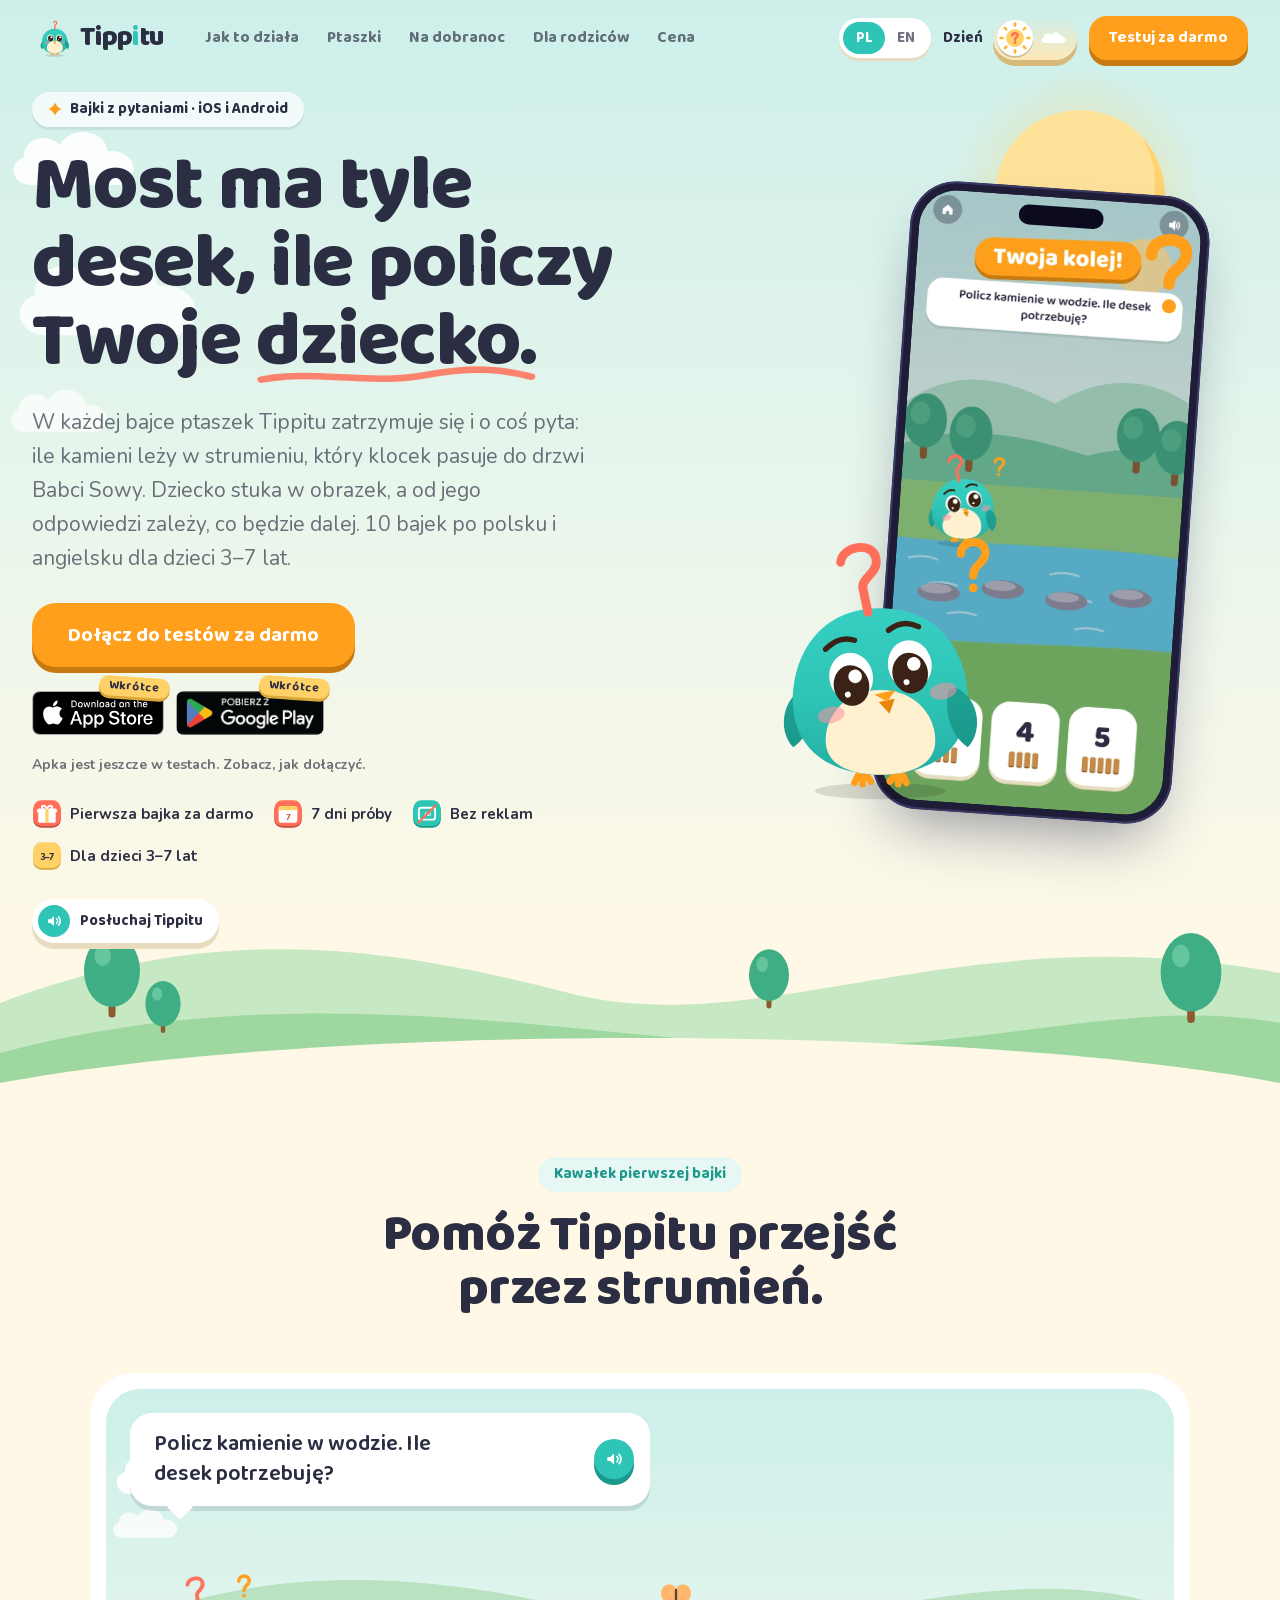
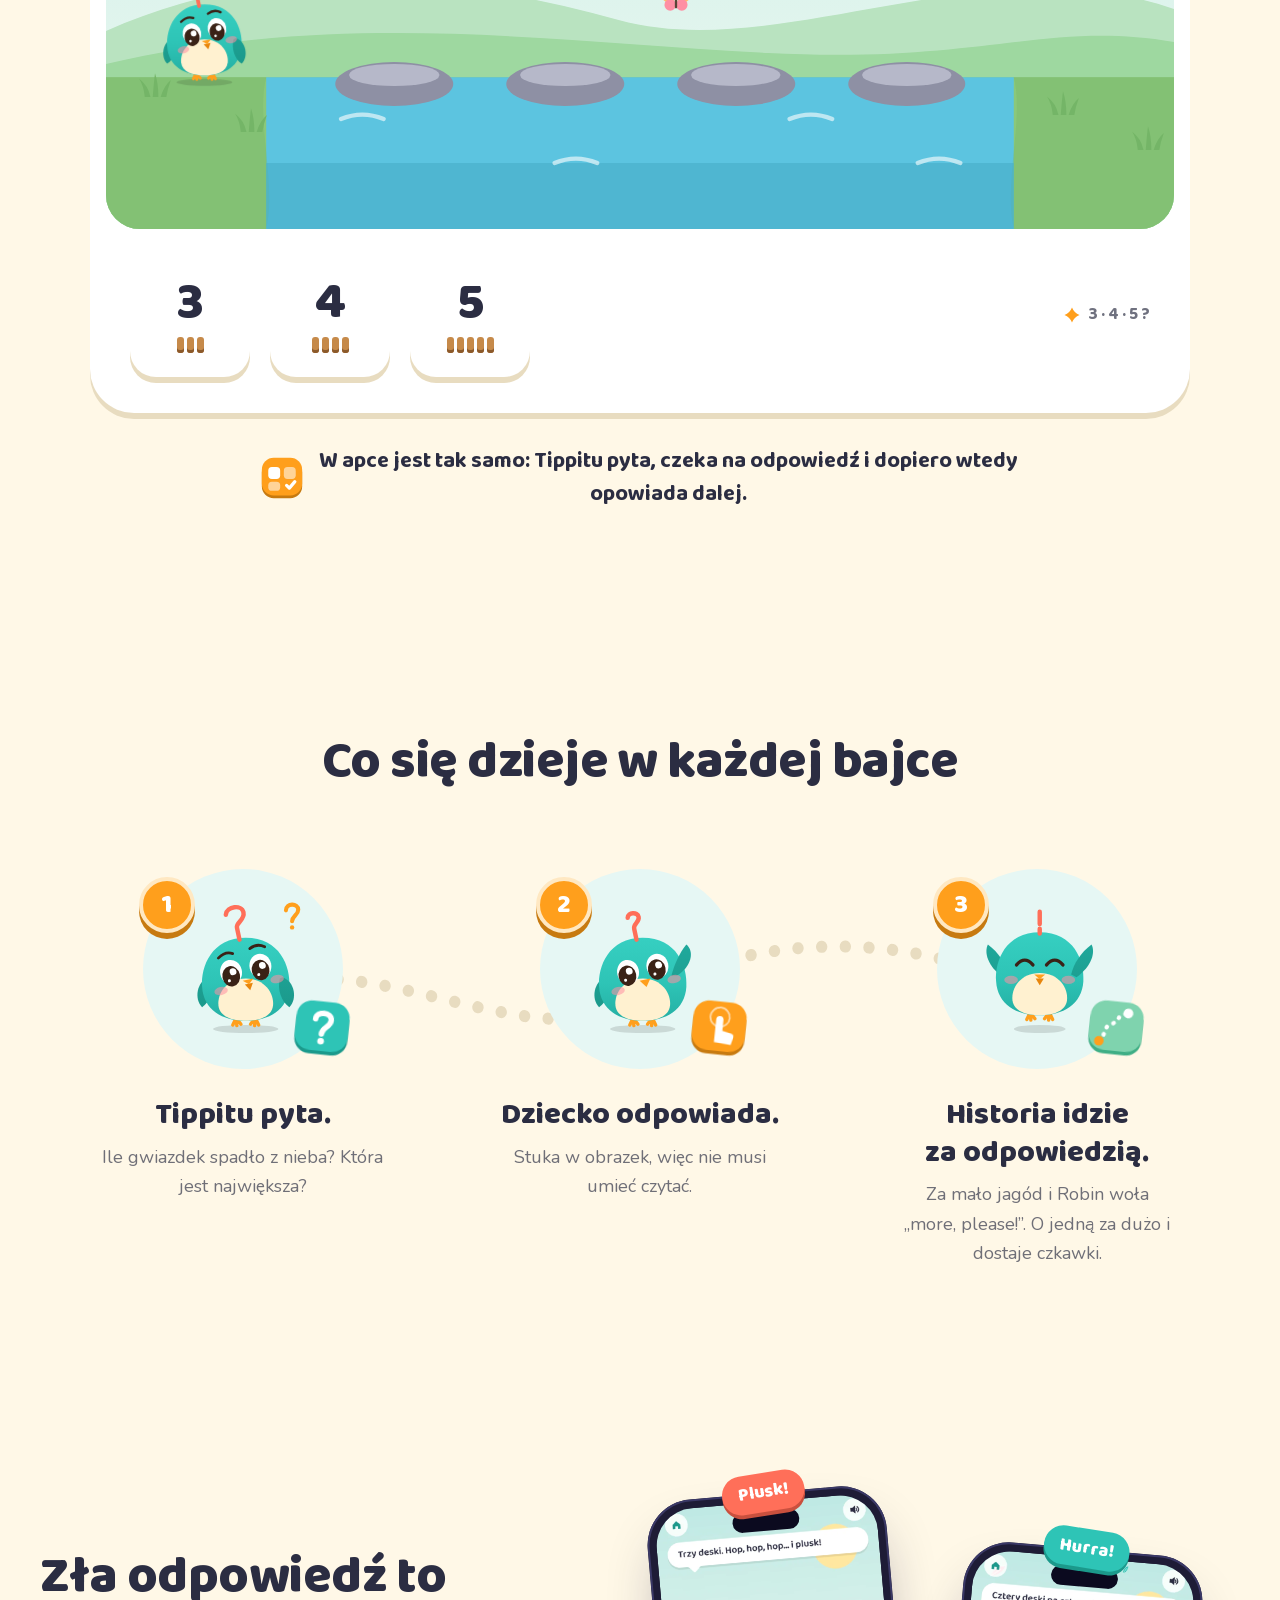
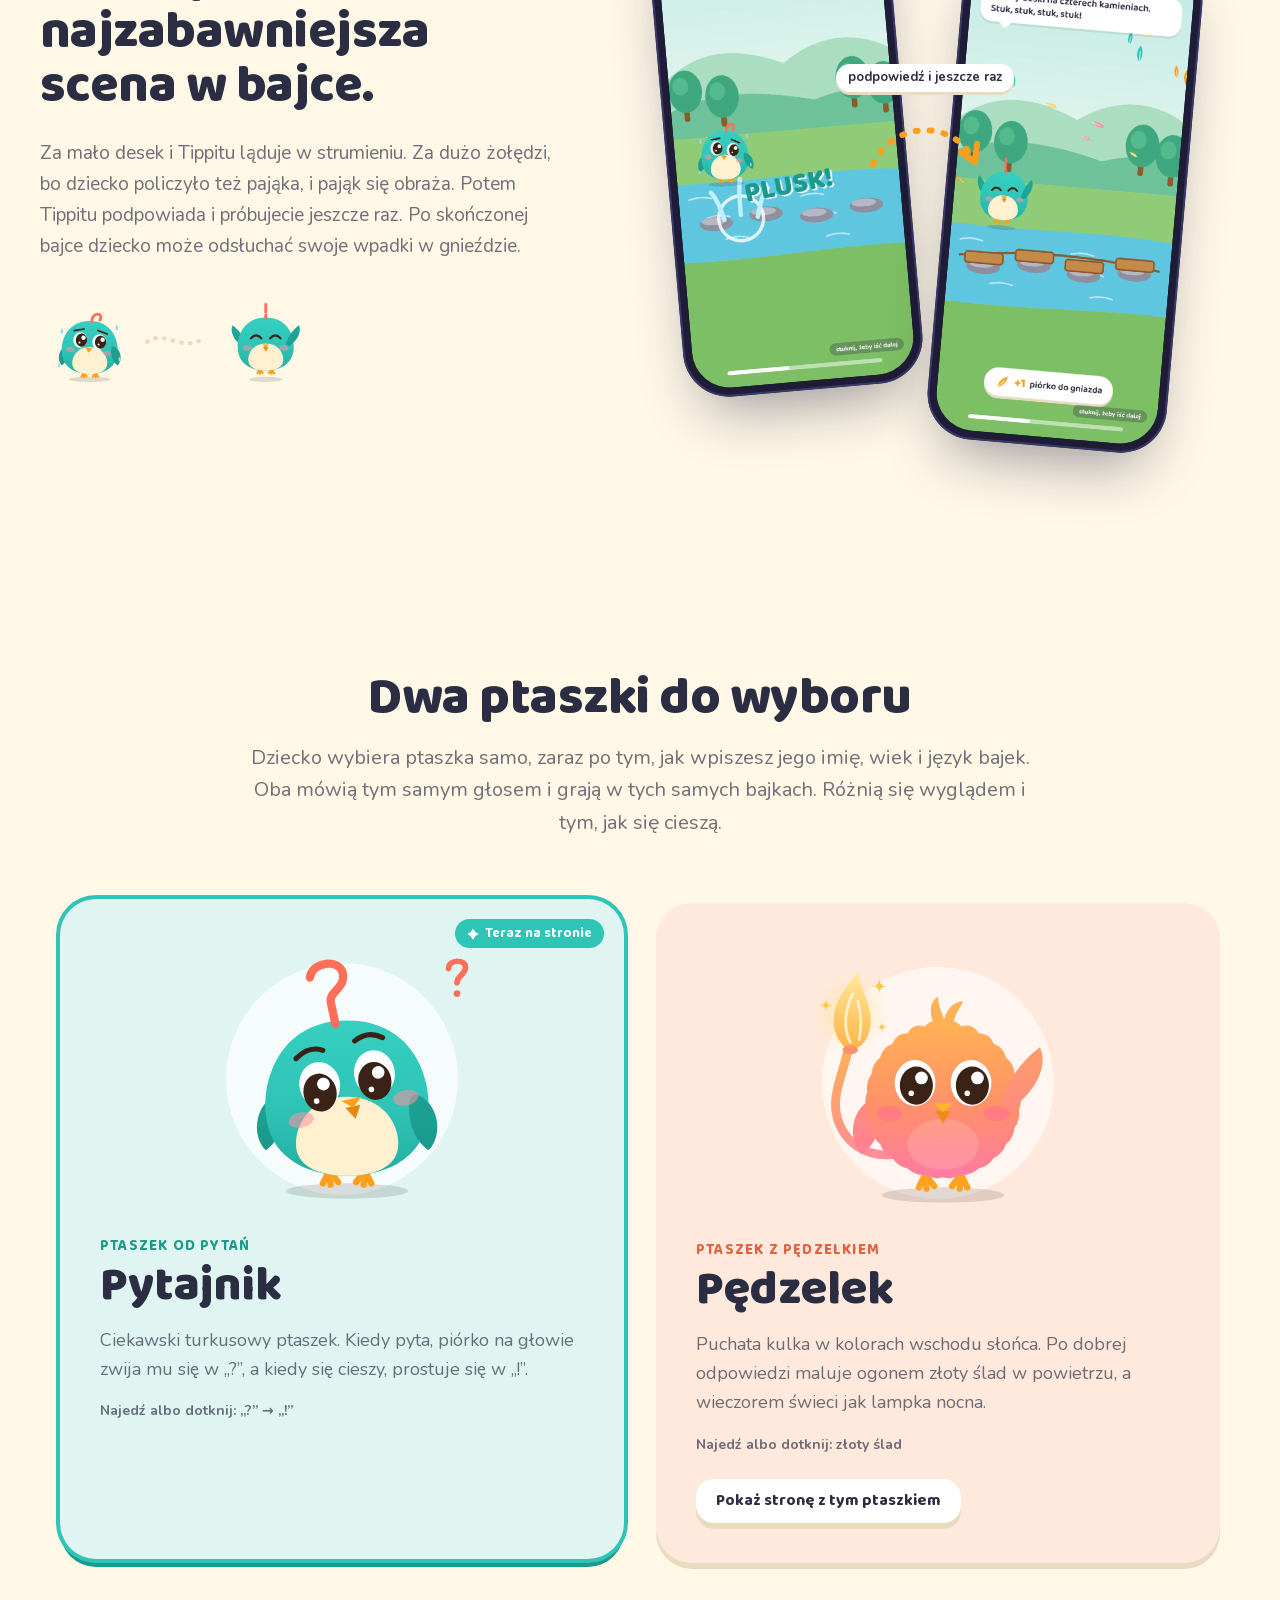
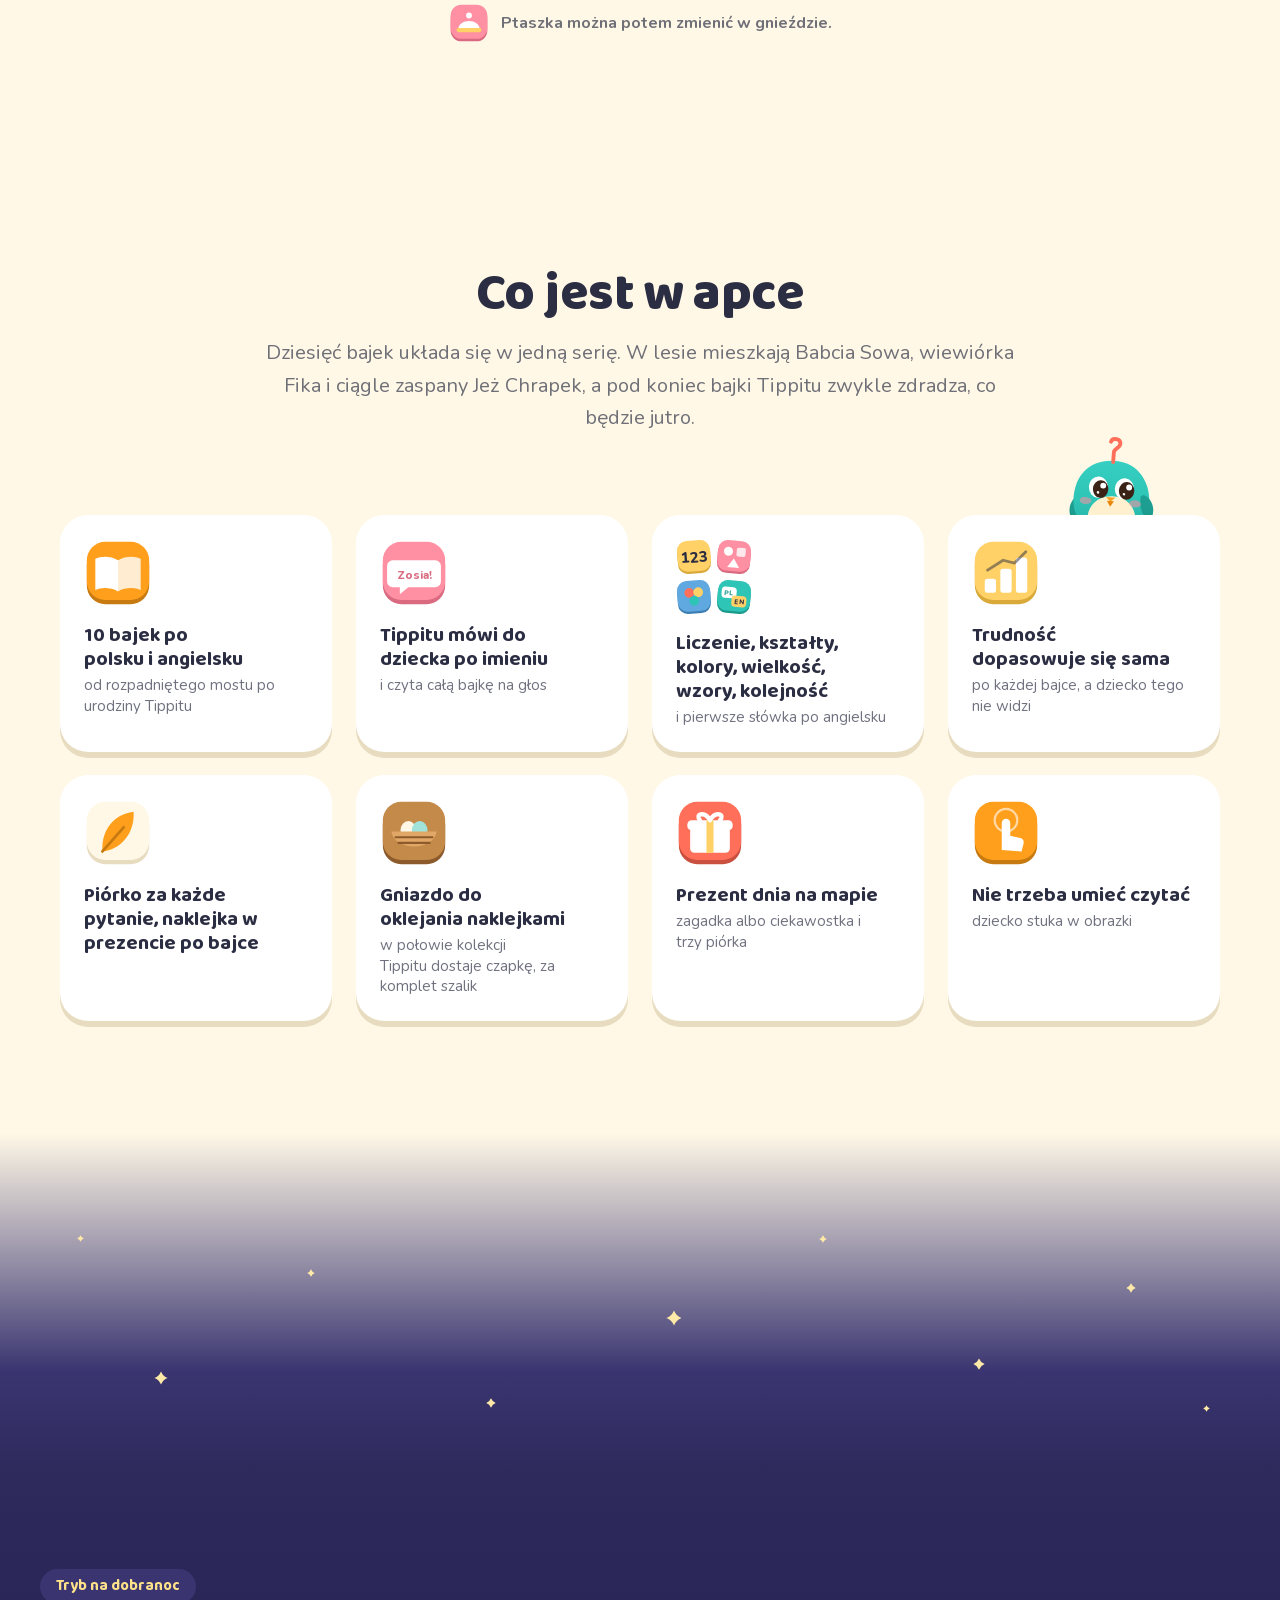
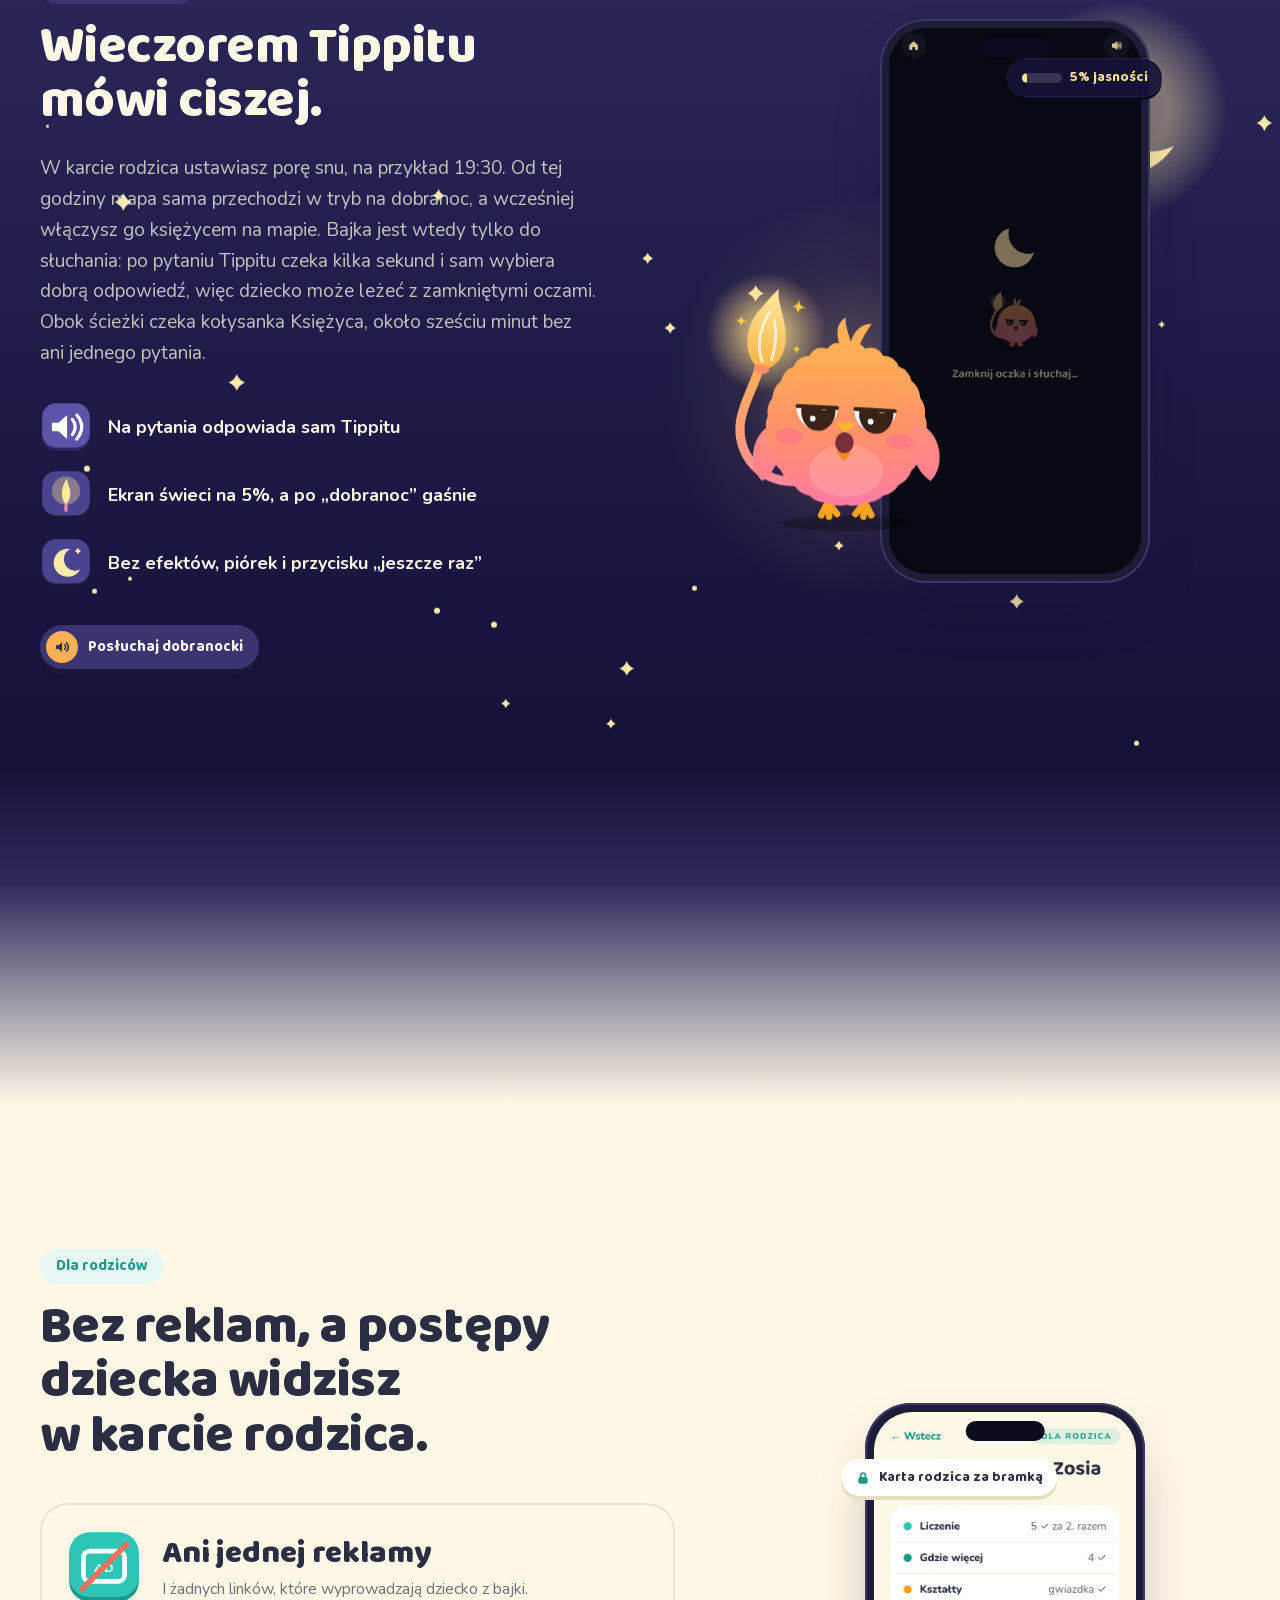
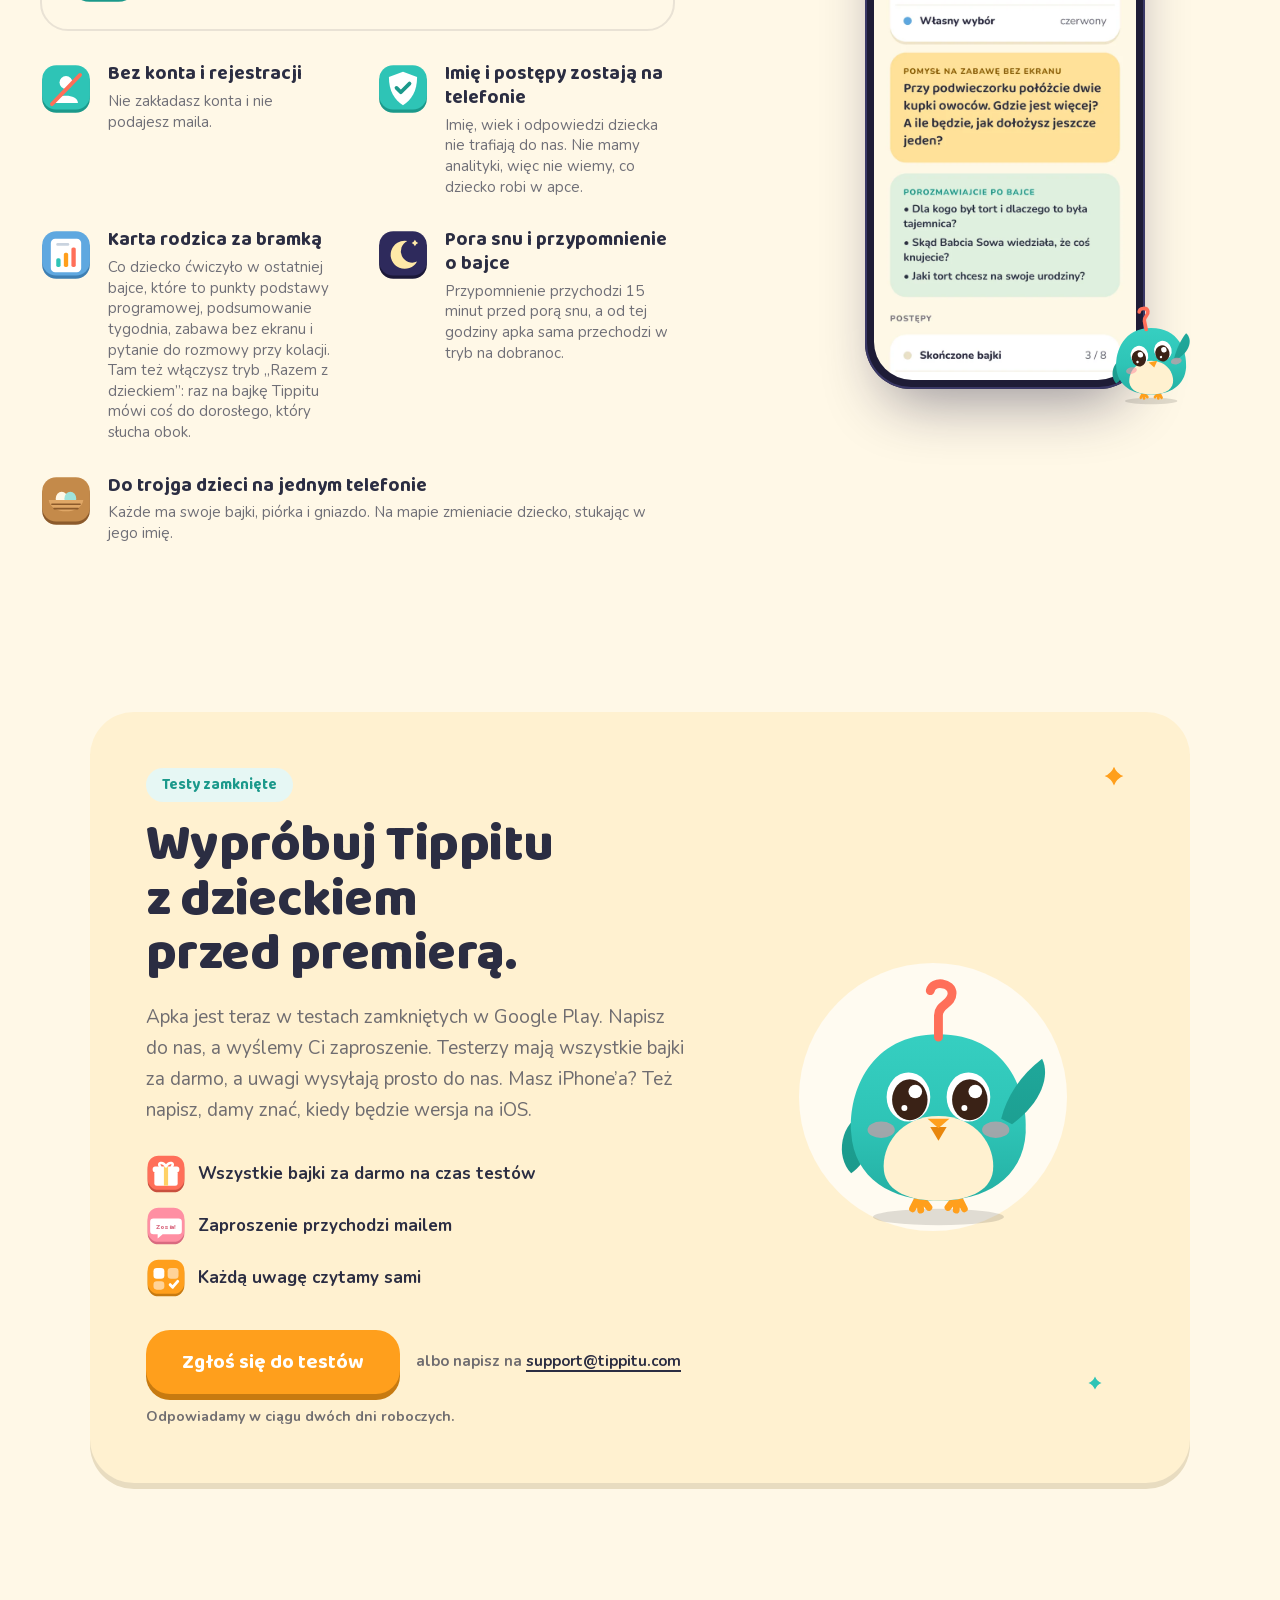
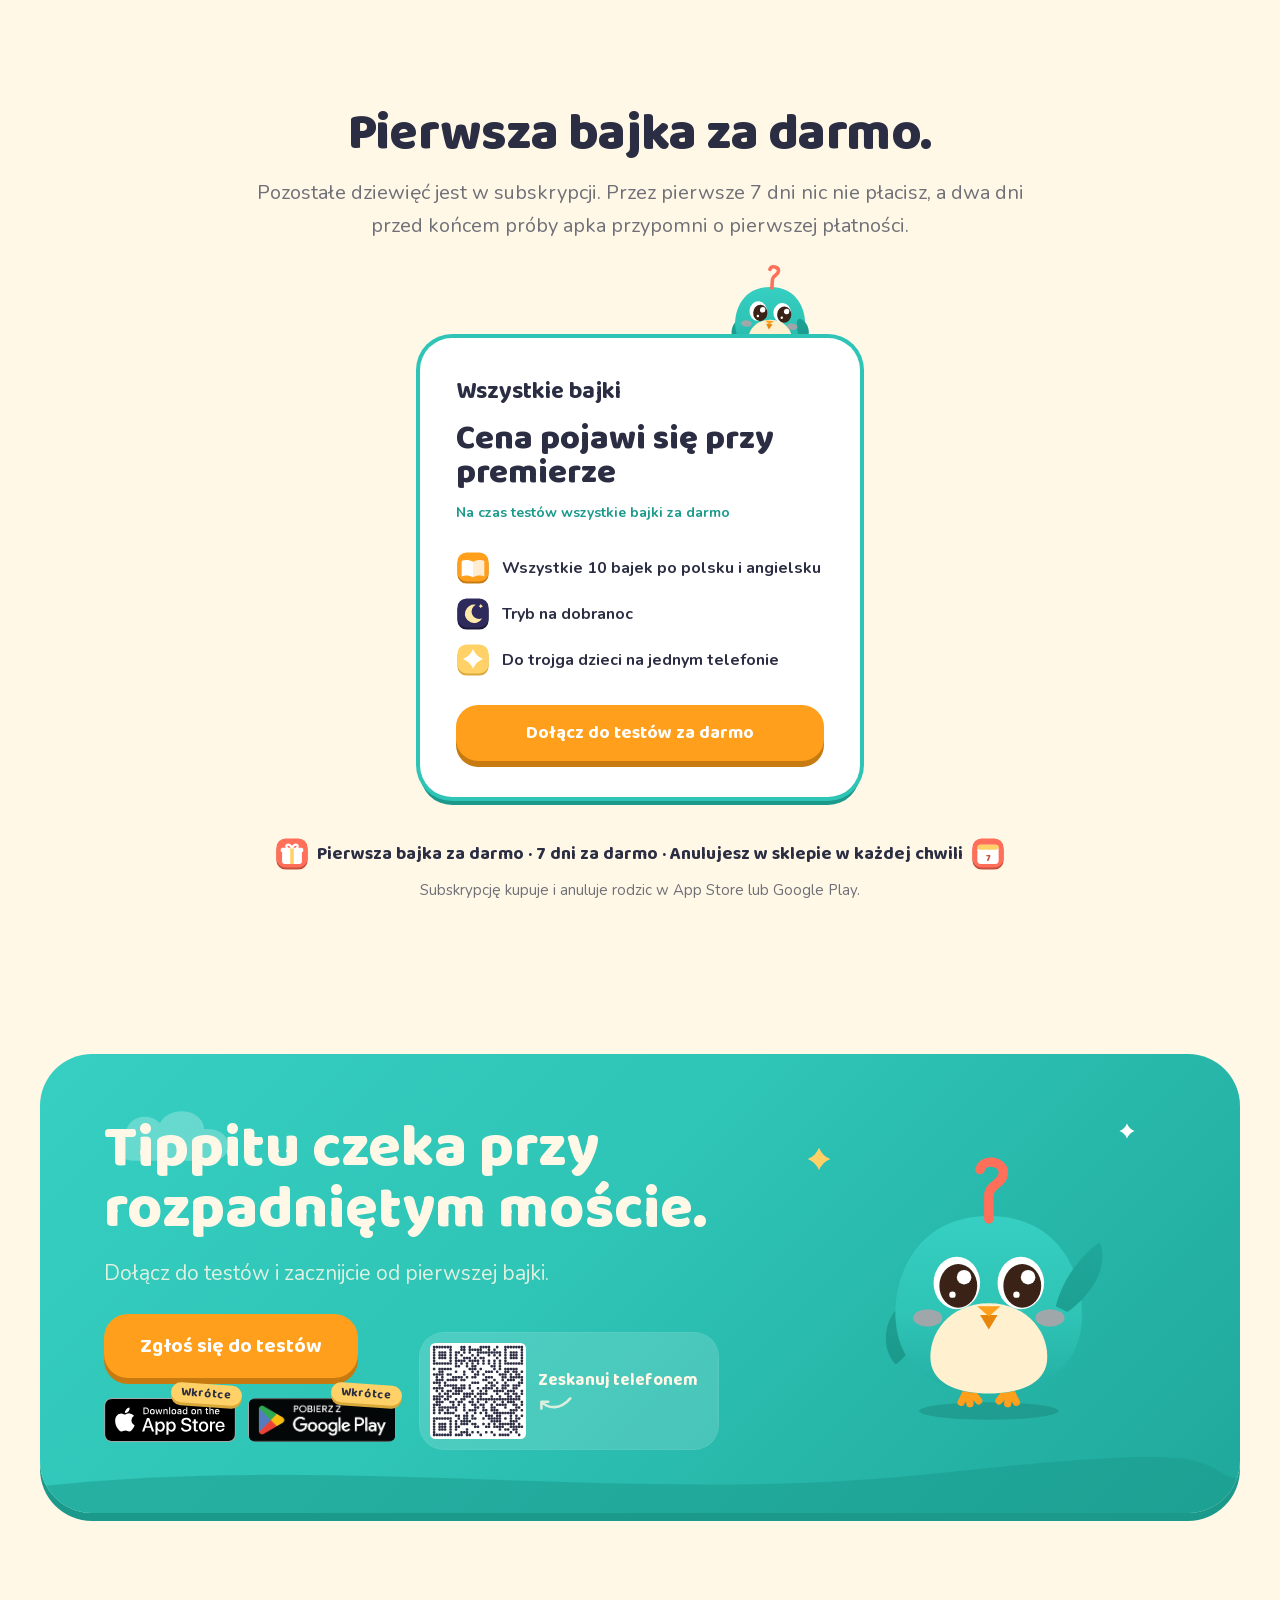
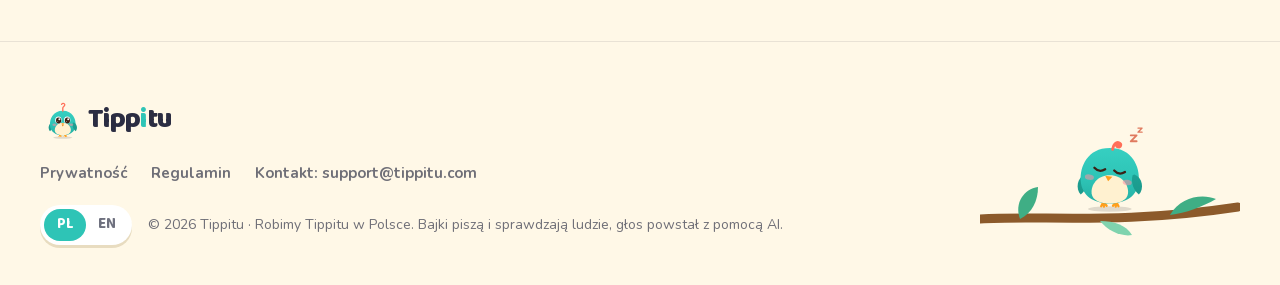
==== commit 45d74450: "Update the site: new landing copy, legal pages and a livelier demo Co-Authored-By: Claude Opus 5.5 (" ====
--- a/index.html
+++ b/index.html
@@ -3,8 +3,8 @@
   <head>
     <meta charset="UTF-8" />
     <meta name="viewport" content="width=device-width, initial-scale=1.0, viewport-fit=cover" />
-    <title>Tippitu: interaktywne bajki dla dzieci 3–7 lat | Dziecko decyduje</title>
-    <meta name="description" content="Bajki po polsku i angielsku, w których odpowiedź dziecka zmienia historię. Liczenie, kształty, kolory i tryb na dobranoc. Bez reklam. Pierwsza bajka za darmo." />
+    <title>Tippitu: interaktywne bajki dla dzieci 3–7 lat po polsku i angielsku</title>
+    <meta name="description" content="Bajki dla dzieci 3–7 lat po polsku i angielsku. Ptaszek Tippitu pyta, dziecko stuka w obrazek, a most ma tyle desek, ile policzyło. Bez reklam, pierwsza bajka za darmo." />
     <link rel="preload" href="assets/fonts/baloo-latin.woff2" as="font" type="font/woff2" crossorigin />
     <link rel="preload" href="assets/fonts/baloo-latin-ext.woff2" as="font" type="font/woff2" crossorigin />
     <link rel="preload" href="assets/fonts/nunito-latin.woff2" as="font" type="font/woff2" crossorigin />
@@ -20,16 +20,16 @@
     <meta property="og:site_name" content="Tippitu" />
     <meta property="og:locale" content="pl_PL" />
     <meta property="og:url" content="https://hardcodejan.github.io/tikitu-docs/" />
-    <meta property="og:title" content="Tippitu: bajki, w których Twoje dziecko decyduje" />
-    <meta property="og:description" content="Bajki po polsku i angielsku, w których odpowiedź dziecka zmienia historię. Liczenie, kształty, kolory i tryb na dobranoc. Bez reklam. Pierwsza bajka za darmo." />
+    <meta property="og:title" content="Tippitu: bajki, w których odpowiedź dziecka zmienia historię" />
+    <meta property="og:description" content="Bajki dla dzieci 3–7 lat po polsku i angielsku. Ptaszek Tippitu pyta, dziecko stuka w obrazek, a most ma tyle desek, ile policzyło. Bez reklam, pierwsza bajka za darmo." />
     <meta property="og:image" content="https://hardcodejan.github.io/tikitu-docs/assets/brand/og-pl.png" />
     <meta property="og:image:width" content="1200" />
     <meta property="og:image:height" content="630" />
     <meta name="twitter:card" content="summary_large_image" />
-    <meta name="twitter:title" content="Tippitu: bajki, w których Twoje dziecko decyduje" />
-    <meta name="twitter:description" content="Bajki po polsku i angielsku, w których odpowiedź dziecka zmienia historię. Liczenie, kształty, kolory i tryb na dobranoc. Bez reklam. Pierwsza bajka za darmo." />
+    <meta name="twitter:title" content="Tippitu: bajki, w których odpowiedź dziecka zmienia historię" />
+    <meta name="twitter:description" content="Bajki dla dzieci 3–7 lat po polsku i angielsku. Ptaszek Tippitu pyta, dziecko stuka w obrazek, a most ma tyle desek, ile policzyło. Bez reklam, pierwsza bajka za darmo." />
     <meta name="twitter:image" content="https://hardcodejan.github.io/tikitu-docs/assets/brand/og-pl.png" />
-    <script type="application/ld+json">{"@context":"https://schema.org","@type":"MobileApplication","name":"Tippitu","operatingSystem":"iOS, Android","applicationCategory":"EducationalApplication","description":"Bajki po polsku i angielsku, w których odpowiedź dziecka zmienia historię. Liczenie, kształty, kolory i tryb na dobranoc. Bez reklam. Pierwsza bajka za darmo.","inLanguage":"pl","url":"https://hardcodejan.github.io/tikitu-docs/","offers":{"@type":"Offer","price":"0","priceCurrency":"PLN"}}</script>
+    <script type="application/ld+json">{"@context":"https://schema.org","@type":"MobileApplication","name":"Tippitu","operatingSystem":"iOS, Android","applicationCategory":"EducationalApplication","description":"Bajki dla dzieci 3–7 lat po polsku i angielsku. Ptaszek Tippitu pyta, dziecko stuka w obrazek, a most ma tyle desek, ile policzyło. Bez reklam, pierwsza bajka za darmo.","inLanguage":"pl","url":"https://hardcodejan.github.io/tikitu-docs/","offers":{"@type":"Offer","price":"0","priceCurrency":"PLN"}}</script>
     <script>
       ;(function () {
         var h = document.documentElement
@@ -55,8 +55,8 @@
         }, 2500)
       })()
     </script>
-    <script type="module" crossorigin src="./assets/app/entry-client-7hfWBc5y.js"></script>
-    <link rel="stylesheet" crossorigin href="./assets/app/entry-client-DwG1QclZ.css">
+    <script type="module" crossorigin src="./assets/app/entry-client-DZuP1AeD.js"></script>
+    <link rel="stylesheet" crossorigin href="./assets/app/entry-client-C7ezQ9gv.css">
   </head>
   <body>
     <div id="root"><link rel="preload" as="image" href="assets/badges/app-store-en.svg"/><link rel="preload" as="image" href="assets/badges/google-play-pl.png"/><link rel="preload" as="image" href="assets/screens/dzien-pytajnik-pytanie-pl.webp" fetchPriority="high"/><div class="min-h-screen overflow-x-clip bg-bg"><a href="#main" class="skip-link">Przejdź do treści</a><header class="fixed inset-x-0 top-0 z-50 transition-[background-color,box-shadow] duration-300 "><div class="mx-auto flex h-[76px] max-w-[1320px] items-center gap-3 px-4 md:px-8"><a href="#top" class="group inline-flex items-center gap-1 " aria-label="Tippitu"><div class="bird bird-pytajnik bird-talk bird-nomark h-11 w-11 transition-transform duration-300 ease-[var(--ease-spring)] group-hover:-rotate-6 group-hover:scale-110" aria-hidden="true"><div class="bird-breathe"><div class="bird-pose"><svg xmlns="http://www.w3.org/2000/svg" viewBox="-10 -10 220 220" aria-hidden="true" focusable="false">
@@ -82,7 +82,7 @@
 <g id="R5a-beak"><path d="M98 122 L110 122 L104 132 Z" fill="#E8860C"/><path d="M96 116 L112 116 L104 123 Z" fill="#FF9F1C"/></g>
 </g>
 </g>
-</svg></div></div></div><span class="font-display text-[28px] font-extrabold leading-none tracking-tight text-ink">Tipp<span class="text-accent">i</span>tu</span></a><nav class="ml-4 hidden lg:flex" aria-label="Główna"><a href="#jak-to-dziala" class="rounded-full px-3.5 py-2 font-display text-[16px] font-bold text-ink-soft transition-colors hover:bg-tint hover:text-ink">Jak to działa</a><a href="#ptaszki" class="rounded-full px-3.5 py-2 font-display text-[16px] font-bold text-ink-soft transition-colors hover:bg-tint hover:text-ink">Ptaszki</a><a href="#na-dobranoc" class="rounded-full px-3.5 py-2 font-display text-[16px] font-bold text-ink-soft transition-colors hover:bg-tint hover:text-ink">Na dobranoc</a><a href="#dla-rodzicow" class="rounded-full px-3.5 py-2 font-display text-[16px] font-bold text-ink-soft transition-colors hover:bg-tint hover:text-ink">Dla rodziców</a><a href="#cena" class="rounded-full px-3.5 py-2 font-display text-[16px] font-bold text-ink-soft transition-colors hover:bg-tint hover:text-ink">Cena</a></nav><div class="ml-auto flex items-center gap-2.5 md:gap-3"><div role="group" aria-label="Język strony" class="relative grid h-10 w-[92px] shrink-0 grid-cols-2 rounded-full bg-surface p-1 shadow-[0_3px_0_var(--surface-shadow)] hidden md:grid"><span class="absolute bottom-1 left-1 top-1 w-[42px] rounded-full bg-accent " aria-hidden="true"></span><span aria-current="page" lang="pl" class="relative z-10 grid place-items-center rounded-full font-display text-[15px] font-bold uppercase text-white night:text-navy">pl</span><a href="en/" hrefLang="en" lang="en" title="English version" class="relative z-10 grid place-items-center rounded-full font-display text-[15px] font-bold uppercase text-ink-soft transition-colors duration-300 hover:text-ink">en</a></div><div class="flex items-center gap-2.5"><span class="hidden whitespace-nowrap text-right font-display text-[15px] font-bold text-ink xl:inline">Dzień</span><button type="button" role="switch" aria-checked="false" aria-label="Motyw strony: Dzień / Na dobranoc" title="Dzień / Na dobranoc" class="chunky relative h-[44px] w-[84px] shrink-0 overflow-hidden rounded-full bg-[linear-gradient(180deg,#CDEFEA,#FFE8B8)] [--sh:#D6B97A]"><svg viewBox="0 0 240 120" class="absolute right-2 top-[14px] w-[30px] text-white transition-all duration-500 opacity-100" aria-hidden="true"><path d="M50 104 C20 104, 10 70, 38 60 C36 30, 76 18, 96 40 C110 10, 168 12, 172 50 C206 46, 226 76, 206 96 C200 102, 194 104, 186 104 Z" fill="currentColor"></path></svg><span class="absolute inset-0 transition-opacity duration-500 opacity-0"><svg viewBox="0 0 64 64" class="absolute left-[12px] top-[10px] w-[9px] text-moon" aria-hidden="true"><path d="M32 2 Q40.4 23.6 62 32 Q40.4 40.4 32 62 Q23.6 40.4 2 32 Q23.6 23.6 32 2 Z" fill="currentColor"></path></svg><svg viewBox="0 0 64 64" class="absolute left-[26px] top-[25px] w-[6px] text-moon" aria-hidden="true"><path d="M32 2 Q40.4 23.6 62 32 Q40.4 40.4 32 62 Q23.6 40.4 2 32 Q23.6 23.6 32 2 Z" fill="currentColor"></path></svg><span class="absolute left-[33px] top-[12px] h-[3px] w-[3px] rounded-full bg-moon"></span></span><span class="absolute left-[4px] top-[4px] grid h-[36px] w-[36px] place-items-center rounded-full shadow-[0_2px_0_rgba(0,0,0,0.18)] transition-[transform,background-color] duration-500 ease-[var(--ease-spring)] translate-x-0 bg-white"><span class="absolute inset-[1px] transition-all duration-500 ease-[var(--ease-spring)] opacity-100"><svg viewBox="0 0 40 40" class="h-full w-full" aria-hidden="true"><g class="sun-rays" style="transform-origin:20px 20px"><rect x="18.5" y="1.5" width="3" height="5.5" rx="1.5" fill="#FFB627" transform="rotate(0 20 20)"></rect><rect x="18.5" y="1.5" width="3" height="5.5" rx="1.5" fill="#FFB627" transform="rotate(45 20 20)"></rect><rect x="18.5" y="1.5" width="3" height="5.5" rx="1.5" fill="#FFB627" transform="rotate(90 20 20)"></rect><rect x="18.5" y="1.5" width="3" height="5.5" rx="1.5" fill="#FFB627" transform="rotate(135 20 20)"></rect><rect x="18.5" y="1.5" width="3" height="5.5" rx="1.5" fill="#FFB627" transform="rotate(180 20 20)"></rect><rect x="18.5" y="1.5" width="3" height="5.5" rx="1.5" fill="#FFB627" transform="rotate(225 20 20)"></rect><rect x="18.5" y="1.5" width="3" height="5.5" rx="1.5" fill="#FFB627" transform="rotate(270 20 20)"></rect><rect x="18.5" y="1.5" width="3" height="5.5" rx="1.5" fill="#FFB627" transform="rotate(315 20 20)"></rect></g><circle cx="20" cy="20" r="10.5" fill="#FFD166"></circle><path d="M16.8 17 C16.8 13.6 23.2 13.6 23.2 16.8 C23.2 19.3 20 19.5 20 22" stroke="#FF6F59" stroke-width="2.8" fill="none" stroke-linecap="round"></path><circle cx="20" cy="25.4" r="1.6" fill="#FF6F59"></circle></svg></span><span class="absolute inset-[2px] transition-all duration-500 ease-[var(--ease-spring)] -rotate-90 scale-50 opacity-0"><svg viewBox="0 0 40 40" class="h-full w-full" aria-hidden="true"><circle cx="28" cy="11" r="9" fill="#FFE38A" opacity="0.35"></circle><path d="M21 9 A12.5 12.5 0 1 0 31 27 A9.5 9.5 0 1 1 21 9 Z" fill="#FFE9A8"></path><path d="M28 17.5 C25 15.5 25 10.5 28 6.5 C29 9.5 32 11.5 31.5 14.5 C31.2 17 29.8 18.1 28 17.5 Z" fill="#FFE38A"></path><path d="M28 17.5 C27.4 21 25.6 23 23 24" stroke="#FF8AA0" stroke-width="1.8" fill="none" stroke-linecap="round"></path></svg></span></span></button></div><div class="hidden sm:block"><a href="#testy" class="chunky inline-flex select-none items-center justify-center gap-2 whitespace-nowrap font-display font-bold leading-none h-11 px-5 text-[16px] rounded-[18px] bg-[var(--btn)] text-[var(--on-btn)] [--sh:var(--btn-shadow)]  ">Testuj za darmo</a></div><button type="button" class="grid h-11 w-11 place-items-center rounded-full bg-surface text-ink shadow-[0_3px_0_var(--surface-shadow)] lg:hidden" aria-expanded="false" aria-label="Menu"><svg viewBox="0 0 24 24" class="h-6 w-6" aria-hidden="true"><path d="M4 7h16M4 12h16M4 17h10" stroke="currentColor" stroke-width="2.6" stroke-linecap="round"></path></svg></button></div></div></header><main id="main" tabindex="-1" class="outline-none"><section id="top" class="relative overflow-hidden bg-[linear-gradient(180deg,#CDEFEA_0%,#E9F6EC_45%,#FFF8E7_85%)] pt-[76px] night:bg-[radial-gradient(120%_90%_at_72%_8%,#3A3572_0%,#2E2A5C_35%,#141238_100%)]"><div class="pointer-events-none absolute inset-0" aria-hidden="true"><div class="parallax absolute -right-[8%] top-[84px] sm:right-[6%] sm:top-[96px] md:right-[9%] md:top-[110px]" style="--speed:0.25"><div class="sun relative h-[104px] w-[104px] sm:h-[120px] sm:w-[120px] md:h-[170px] md:w-[170px]"><div class="absolute -inset-10 rounded-full bg-[radial-gradient(closest-side,rgba(255,209,102,0.55),transparent)]"></div><div class="absolute inset-0 rounded-full bg-[#FFE29A] shadow-[inset_-10px_-12px_0_rgba(255,183,39,0.35)]"></div></div><div class="moon absolute -left-6 -top-6 h-[130px] w-[130px] sm:h-[150px] sm:w-[150px] md:h-[210px] md:w-[210px]"><svg viewBox="0 0 200 200" class="h-full w-full" aria-hidden="true"><defs><radialGradient id="mgR4kb" cx="100" cy="100" r="100" gradientUnits="userSpaceOnUse"><stop offset="0.45" stop-color="#FFE9A8" stop-opacity="0.45"></stop><stop offset="1" stop-color="#FFE9A8" stop-opacity="0"></stop></radialGradient></defs><circle cx="100" cy="100" r="100" fill="url(#mgR4kb)"></circle><path d="M120 46 A58 58 0 1 0 150 132 A46 46 0 1 1 120 46 Z" fill="#FFE9A8"></path></svg></div></div><div class="absolute inset-0 transition-opacity duration-700 night:opacity-0"><svg viewBox="0 0 240 120" class="cloud-drift absolute top-[120px] w-[150px] text-white/90" style="--dur:80s;--delay:-20s" aria-hidden="true"><path d="M50 104 C20 104, 10 70, 38 60 C36 30, 76 18, 96 40 C110 10, 168 12, 172 50 C206 46, 226 76, 206 96 C200 102, 194 104, 186 104 Z" fill="currentColor"></path></svg><svg viewBox="0 0 240 120" class="cloud-drift absolute top-[240px] w-[220px] text-white/80" style="--dur:110s;--delay:-70s" aria-hidden="true"><path d="M50 104 C20 104, 10 70, 38 60 C36 30, 76 18, 96 40 C110 10, 168 12, 172 50 C206 46, 226 76, 206 96 C200 102, 194 104, 186 104 Z" fill="currentColor"></path></svg><svg viewBox="0 0 240 120" class="cloud-drift absolute top-[380px] w-[120px] text-white/70" style="--dur:95s;--delay:-45s" aria-hidden="true"><path d="M50 104 C20 104, 10 70, 38 60 C36 30, 76 18, 96 40 C110 10, 168 12, 172 50 C206 46, 226 76, 206 96 C200 102, 194 104, 186 104 Z" fill="currentColor"></path></svg></div></div><div class="relative mx-auto grid max-w-[1320px] items-center gap-6 px-5 pb-[150px] pt-8 md:px-8 md:pb-[190px] lg:min-h-[760px] lg:grid-cols-[1.08fr_0.92fr] lg:pt-4"><div class="relative z-10"><p class="mb-5 inline-flex items-center gap-2 rounded-full bg-white/70 px-4 py-1.5 font-display text-[15px] font-bold text-ink shadow-[0_3px_0_rgba(43,45,66,0.08)] night:bg-white/10"><svg viewBox="0 0 64 64" class="h-3.5 w-3.5 text-[#FF9F1C] night:text-gold" aria-hidden="true"><path d="M32 2 Q40.4 23.6 62 32 Q40.4 40.4 32 62 Q23.6 40.4 2 32 Q23.6 23.6 32 2 Z" fill="currentColor"></path></svg>Interaktywne bajki · iOS i Android</p><div class="relative"><h1 class="text-[42px] font-extrabold leading-[1] tracking-[-0.015em] text-ink sm:text-[56px] lg:text-[68px] xl:text-[78px] ">Bajki, w których Twoje dziecko <span class="relative inline-block whitespace-nowrap"><span class="relative z-10">decyduje.</span><svg viewBox="0 0 300 30" preserveAspectRatio="none" class="absolute -bottom-[0.08em] left-0 h-[0.28em] w-full" aria-hidden="true"><path d="M6 20 C 60 6, 120 28, 180 14 S 270 8, 294 16" stroke="#FF6F59" stroke-width="9" fill="none" stroke-linecap="round" opacity="0.85"></path></svg></span></h1></div><p class="mt-6 max-w-[560px] text-[18px] leading-relaxed text-ink-soft md:text-[21px] ">Mały ptaszek Tippitu w każdej bajce zatrzymuje się i pyta. Odpowiedź dziecka zmienia historię. 10 bajek po polsku i angielsku dla dzieci 3–7 lat.</p><div class="mt-7"><a href="#testy" class="chunky inline-flex select-none items-center justify-center gap-2 whitespace-nowrap font-display font-bold leading-none h-16 px-9 text-[20px] rounded-[24px] bg-[var(--btn)] text-[var(--on-btn)] [--sh:var(--btn-shadow)]  ">Dołącz do testów za darmo</a></div><div class="flex flex-wrap items-center gap-3 pt-5 mt-1"><div data-reveal="wiggle" class="" style="--i:0"><a href="#testy" class="relative inline-block shrink-0 transition-transform duration-200 ease-[var(--ease-spring)] hover:-translate-y-0.5" aria-label="Pobierz z App Store (Wkrótce)" title="Apka jest jeszcze w testach. Zobacz, jak dołączyć."><img src="assets/badges/app-store-en.svg" alt="Pobierz z App Store" style="height:44px;width:131.56px" class="block object-contain"/><span class="badge-ribbon pointer-events-none absolute -top-[14px] right-[-6px] rotate-[4deg] whitespace-nowrap rounded-full bg-[#FFD166] px-2.5 py-[4px] font-display text-[12px] font-bold leading-none text-[#2B2D42] shadow-[0_3px_0_#D9A93A]">Wkrótce</span></a></div><div data-reveal="wiggle" class="" style="--i:1"><a href="#testy" class="relative inline-block shrink-0 transition-transform duration-200 ease-[var(--ease-spring)] hover:-translate-y-0.5" style="height:44px;width:148.04166666666666px" aria-label="Pobierz z Google Play (Wkrótce)" title="Apka jest jeszcze w testach. Zobacz, jak dołączyć."><span class="absolute inset-0 overflow-hidden rounded-[8px]"><img src="assets/badges/google-play-pl.png" alt="Pobierz z Google Play" class="absolute max-w-none" style="width:148.04166666666666px;height:57.291666666666664px;left:0;top:-6.645833333333333px"/></span><span class="badge-ribbon pointer-events-none absolute -top-[14px] right-[-6px] rotate-[4deg] whitespace-nowrap rounded-full bg-[#FFD166] px-2.5 py-[4px] font-display text-[12px] font-bold leading-none text-[#2B2D42] shadow-[0_3px_0_#D9A93A]">Wkrótce</span></a></div><p class="basis-full text-[14px] font-bold text-ink-soft">Apka jest jeszcze w testach. Zobacz, jak dołączyć.</p></div><ul class="mt-6 flex flex-wrap gap-x-5 gap-y-3"><li class="inline-flex items-center gap-2 text-[15px] font-bold text-ink"><span class="inline-block shrink-0 align-middle [&amp;_svg]:block " style="width:30px;height:30px" aria-hidden="true"><svg xmlns="http://www.w3.org/2000/svg" width="100%" height="100%" aria-hidden="true" focusable="false" viewBox="0 0 96 96">
+</svg></div></div></div><span class="font-display text-[28px] font-extrabold leading-none tracking-tight text-ink">Tipp<span class="text-accent">i</span>tu</span></a><nav class="ml-4 hidden lg:flex" aria-label="Główna"><a href="#jak-to-dziala" class="rounded-full px-3.5 py-2 font-display text-[16px] font-bold text-ink-soft transition-colors hover:bg-tint hover:text-ink">Jak to działa</a><a href="#ptaszki" class="rounded-full px-3.5 py-2 font-display text-[16px] font-bold text-ink-soft transition-colors hover:bg-tint hover:text-ink">Ptaszki</a><a href="#na-dobranoc" class="rounded-full px-3.5 py-2 font-display text-[16px] font-bold text-ink-soft transition-colors hover:bg-tint hover:text-ink">Na dobranoc</a><a href="#dla-rodzicow" class="rounded-full px-3.5 py-2 font-display text-[16px] font-bold text-ink-soft transition-colors hover:bg-tint hover:text-ink">Dla rodziców</a><a href="#cena" class="rounded-full px-3.5 py-2 font-display text-[16px] font-bold text-ink-soft transition-colors hover:bg-tint hover:text-ink">Cena</a></nav><div class="ml-auto flex items-center gap-2.5 md:gap-3"><div role="group" aria-label="Język strony" class="relative grid h-10 w-[92px] shrink-0 grid-cols-2 rounded-full bg-surface p-1 shadow-[0_3px_0_var(--surface-shadow)] hidden md:grid"><span class="absolute bottom-1 left-1 top-1 w-[42px] rounded-full bg-accent " aria-hidden="true"></span><span aria-current="page" lang="pl" class="relative z-10 grid place-items-center rounded-full font-display text-[15px] font-bold uppercase text-white night:text-navy">pl</span><a href="en/" hrefLang="en" lang="en" title="English version" class="relative z-10 grid place-items-center rounded-full font-display text-[15px] font-bold uppercase text-ink-soft transition-colors duration-300 hover:text-ink">en</a></div><div class="flex items-center gap-2.5"><span class="hidden whitespace-nowrap text-right font-display text-[15px] font-bold text-ink xl:inline">Dzień</span><button type="button" role="switch" aria-checked="false" aria-label="Motyw strony: Dzień / Na dobranoc" title="Dzień / Na dobranoc" class="chunky relative h-[44px] w-[84px] shrink-0 overflow-hidden rounded-full bg-[linear-gradient(180deg,#CDEFEA,#FFE8B8)] [--sh:#D6B97A]"><svg viewBox="0 0 240 120" class="absolute right-2 top-[14px] w-[30px] text-white transition-all duration-500 opacity-100" aria-hidden="true"><path d="M50 104 C20 104, 10 70, 38 60 C36 30, 76 18, 96 40 C110 10, 168 12, 172 50 C206 46, 226 76, 206 96 C200 102, 194 104, 186 104 Z" fill="currentColor"></path></svg><span class="absolute inset-0 transition-opacity duration-500 opacity-0"><svg viewBox="0 0 64 64" class="absolute left-[12px] top-[10px] w-[9px] text-moon" aria-hidden="true"><path d="M32 2 Q40.4 23.6 62 32 Q40.4 40.4 32 62 Q23.6 40.4 2 32 Q23.6 23.6 32 2 Z" fill="currentColor"></path></svg><svg viewBox="0 0 64 64" class="absolute left-[26px] top-[25px] w-[6px] text-moon" aria-hidden="true"><path d="M32 2 Q40.4 23.6 62 32 Q40.4 40.4 32 62 Q23.6 40.4 2 32 Q23.6 23.6 32 2 Z" fill="currentColor"></path></svg><span class="absolute left-[33px] top-[12px] h-[3px] w-[3px] rounded-full bg-moon"></span></span><span class="absolute left-[4px] top-[4px] grid h-[36px] w-[36px] place-items-center rounded-full shadow-[0_2px_0_rgba(0,0,0,0.18)] transition-[transform,background-color] duration-500 ease-[var(--ease-spring)] translate-x-0 bg-white"><span class="absolute inset-[1px] transition-all duration-500 ease-[var(--ease-spring)] opacity-100"><svg viewBox="0 0 40 40" class="h-full w-full" aria-hidden="true"><g class="sun-rays" style="transform-origin:20px 20px"><rect x="18.5" y="1.5" width="3" height="5.5" rx="1.5" fill="#FFB627" transform="rotate(0 20 20)"></rect><rect x="18.5" y="1.5" width="3" height="5.5" rx="1.5" fill="#FFB627" transform="rotate(45 20 20)"></rect><rect x="18.5" y="1.5" width="3" height="5.5" rx="1.5" fill="#FFB627" transform="rotate(90 20 20)"></rect><rect x="18.5" y="1.5" width="3" height="5.5" rx="1.5" fill="#FFB627" transform="rotate(135 20 20)"></rect><rect x="18.5" y="1.5" width="3" height="5.5" rx="1.5" fill="#FFB627" transform="rotate(180 20 20)"></rect><rect x="18.5" y="1.5" width="3" height="5.5" rx="1.5" fill="#FFB627" transform="rotate(225 20 20)"></rect><rect x="18.5" y="1.5" width="3" height="5.5" rx="1.5" fill="#FFB627" transform="rotate(270 20 20)"></rect><rect x="18.5" y="1.5" width="3" height="5.5" rx="1.5" fill="#FFB627" transform="rotate(315 20 20)"></rect></g><circle cx="20" cy="20" r="10.5" fill="#FFD166"></circle><path d="M16.8 17 C16.8 13.6 23.2 13.6 23.2 16.8 C23.2 19.3 20 19.5 20 22" stroke="#FF6F59" stroke-width="2.8" fill="none" stroke-linecap="round"></path><circle cx="20" cy="25.4" r="1.6" fill="#FF6F59"></circle></svg></span><span class="absolute inset-[2px] transition-all duration-500 ease-[var(--ease-spring)] -rotate-90 scale-50 opacity-0"><svg viewBox="0 0 40 40" class="h-full w-full" aria-hidden="true"><circle cx="28" cy="11" r="9" fill="#FFE38A" opacity="0.35"></circle><path d="M21 9 A12.5 12.5 0 1 0 31 27 A9.5 9.5 0 1 1 21 9 Z" fill="#FFE9A8"></path><path d="M28 17.5 C25 15.5 25 10.5 28 6.5 C29 9.5 32 11.5 31.5 14.5 C31.2 17 29.8 18.1 28 17.5 Z" fill="#FFE38A"></path><path d="M28 17.5 C27.4 21 25.6 23 23 24" stroke="#FF8AA0" stroke-width="1.8" fill="none" stroke-linecap="round"></path></svg></span></span></button></div><div class="hidden sm:block"><a href="#testy" class="chunky inline-flex select-none items-center justify-center gap-2 whitespace-nowrap font-display font-bold leading-none h-11 px-5 text-[16px] rounded-[18px] bg-[var(--btn)] text-[var(--on-btn)] [--sh:var(--btn-shadow)]  ">Testuj za darmo</a></div><button type="button" class="grid h-11 w-11 place-items-center rounded-full bg-surface text-ink shadow-[0_3px_0_var(--surface-shadow)] lg:hidden" aria-expanded="false" aria-label="Menu"><svg viewBox="0 0 24 24" class="h-6 w-6" aria-hidden="true"><path d="M4 7h16M4 12h16M4 17h10" stroke="currentColor" stroke-width="2.6" stroke-linecap="round"></path></svg></button></div></div></header><main id="main" tabindex="-1" class="outline-none"><section id="top" class="relative overflow-hidden bg-[linear-gradient(180deg,#CDEFEA_0%,#E9F6EC_45%,#FFF8E7_85%)] pt-[76px] night:bg-[radial-gradient(120%_90%_at_72%_8%,#3A3572_0%,#2E2A5C_35%,#141238_100%)]"><div class="pointer-events-none absolute inset-0" aria-hidden="true"><div class="parallax absolute -right-[8%] top-[84px] sm:right-[6%] sm:top-[96px] md:right-[9%] md:top-[110px]" style="--speed:0.25"><div class="sun relative h-[104px] w-[104px] sm:h-[120px] sm:w-[120px] md:h-[170px] md:w-[170px]"><div class="absolute -inset-10 rounded-full bg-[radial-gradient(closest-side,rgba(255,209,102,0.55),transparent)]"></div><div class="absolute inset-0 rounded-full bg-[#FFE29A] shadow-[inset_-10px_-12px_0_rgba(255,183,39,0.35)]"></div></div><div class="moon absolute -left-6 -top-6 h-[130px] w-[130px] sm:h-[150px] sm:w-[150px] md:h-[210px] md:w-[210px]"><svg viewBox="0 0 200 200" class="h-full w-full" aria-hidden="true"><defs><radialGradient id="mgR4kb" cx="100" cy="100" r="100" gradientUnits="userSpaceOnUse"><stop offset="0.45" stop-color="#FFE9A8" stop-opacity="0.45"></stop><stop offset="1" stop-color="#FFE9A8" stop-opacity="0"></stop></radialGradient></defs><circle cx="100" cy="100" r="100" fill="url(#mgR4kb)"></circle><path d="M120 46 A58 58 0 1 0 150 132 A46 46 0 1 1 120 46 Z" fill="#FFE9A8"></path></svg></div></div><div class="absolute inset-0 transition-opacity duration-700 night:opacity-0"><svg viewBox="0 0 240 120" class="cloud-drift absolute top-[120px] w-[150px] text-white/90" style="--dur:80s;--delay:-20s" aria-hidden="true"><path d="M50 104 C20 104, 10 70, 38 60 C36 30, 76 18, 96 40 C110 10, 168 12, 172 50 C206 46, 226 76, 206 96 C200 102, 194 104, 186 104 Z" fill="currentColor"></path></svg><svg viewBox="0 0 240 120" class="cloud-drift absolute top-[240px] w-[220px] text-white/80" style="--dur:110s;--delay:-70s" aria-hidden="true"><path d="M50 104 C20 104, 10 70, 38 60 C36 30, 76 18, 96 40 C110 10, 168 12, 172 50 C206 46, 226 76, 206 96 C200 102, 194 104, 186 104 Z" fill="currentColor"></path></svg><svg viewBox="0 0 240 120" class="cloud-drift absolute top-[380px] w-[120px] text-white/70" style="--dur:95s;--delay:-45s" aria-hidden="true"><path d="M50 104 C20 104, 10 70, 38 60 C36 30, 76 18, 96 40 C110 10, 168 12, 172 50 C206 46, 226 76, 206 96 C200 102, 194 104, 186 104 Z" fill="currentColor"></path></svg></div></div><div class="relative mx-auto grid max-w-[1320px] items-center gap-6 px-5 pb-[150px] pt-8 md:px-8 md:pb-[190px] lg:min-h-[760px] lg:grid-cols-[1.08fr_0.92fr] lg:pt-4"><div class="relative z-10"><p class="mb-5 inline-flex items-center gap-2 rounded-full bg-white/70 px-4 py-1.5 font-display text-[15px] font-bold text-ink shadow-[0_3px_0_rgba(43,45,66,0.08)] night:bg-white/10"><svg viewBox="0 0 64 64" class="h-3.5 w-3.5 text-[#FF9F1C] night:text-gold" aria-hidden="true"><path d="M32 2 Q40.4 23.6 62 32 Q40.4 40.4 32 62 Q23.6 40.4 2 32 Q23.6 23.6 32 2 Z" fill="currentColor"></path></svg>Bajki z pytaniami · iOS i Android</p><div class="relative"><h1 class="text-[42px] font-extrabold leading-[1] tracking-[-0.015em] text-ink sm:text-[56px] lg:text-[68px] xl:text-[78px] ">Most ma tyle desek, ile policzy Twoje <span class="relative inline-block whitespace-nowrap"><span class="relative z-10">dziecko.</span><svg viewBox="0 0 300 30" preserveAspectRatio="none" class="absolute -bottom-[0.08em] left-0 h-[0.28em] w-full" aria-hidden="true"><path d="M6 20 C 60 6, 120 28, 180 14 S 270 8, 294 16" stroke="#FF6F59" stroke-width="9" fill="none" stroke-linecap="round" opacity="0.85"></path></svg></span></h1></div><p class="mt-6 max-w-[560px] text-[18px] leading-relaxed text-ink-soft md:text-[21px] ">W każdej bajce ptaszek Tippitu zatrzymuje się i o coś pyta: ile kamieni leży w strumieniu, który klocek pasuje do drzwi Babci Sowy. Dziecko stuka w obrazek, a od jego odpowiedzi zależy, co będzie dalej. 10 bajek po polsku i angielsku dla dzieci 3–7 lat.</p><div class="mt-7"><a href="#testy" class="chunky inline-flex select-none items-center justify-center gap-2 whitespace-nowrap font-display font-bold leading-none h-16 px-9 text-[20px] rounded-[24px] bg-[var(--btn)] text-[var(--on-btn)] [--sh:var(--btn-shadow)]  ">Dołącz do testów za darmo</a></div><div class="flex flex-wrap items-center gap-3 pt-5 mt-1"><div data-reveal="wiggle" class="" style="--i:0"><a href="#testy" class="relative inline-block shrink-0 transition-transform duration-200 ease-[var(--ease-spring)] hover:-translate-y-0.5" aria-label="Pobierz z App Store (Wkrótce)" title="Apka jest jeszcze w testach. Zobacz, jak dołączyć."><img src="assets/badges/app-store-en.svg" alt="Pobierz z App Store" style="height:44px;width:131.56px" class="block object-contain"/><span class="badge-ribbon pointer-events-none absolute -top-[14px] right-[-6px] rotate-[4deg] whitespace-nowrap rounded-full bg-[#FFD166] px-2.5 py-[4px] font-display text-[12px] font-bold leading-none text-[#2B2D42] shadow-[0_3px_0_#D9A93A]">Wkrótce</span></a></div><div data-reveal="wiggle" class="" style="--i:1"><a href="#testy" class="relative inline-block shrink-0 transition-transform duration-200 ease-[var(--ease-spring)] hover:-translate-y-0.5" style="height:44px;width:148.04166666666666px" aria-label="Pobierz z Google Play (Wkrótce)" title="Apka jest jeszcze w testach. Zobacz, jak dołączyć."><span class="absolute inset-0 overflow-hidden rounded-[8px]"><img src="assets/badges/google-play-pl.png" alt="Pobierz z Google Play" class="absolute max-w-none" style="width:148.04166666666666px;height:57.291666666666664px;left:0;top:-6.645833333333333px"/></span><span class="badge-ribbon pointer-events-none absolute -top-[14px] right-[-6px] rotate-[4deg] whitespace-nowrap rounded-full bg-[#FFD166] px-2.5 py-[4px] font-display text-[12px] font-bold leading-none text-[#2B2D42] shadow-[0_3px_0_#D9A93A]">Wkrótce</span></a></div><p class="basis-full text-[14px] font-bold text-ink-soft">Apka jest jeszcze w testach. Zobacz, jak dołączyć.</p></div><ul class="mt-6 flex flex-wrap gap-x-5 gap-y-3"><li class="inline-flex items-center gap-2 text-[15px] font-bold text-ink"><span class="inline-block shrink-0 align-middle [&amp;_svg]:block " style="width:30px;height:30px" aria-hidden="true"><svg xmlns="http://www.w3.org/2000/svg" width="100%" height="100%" aria-hidden="true" focusable="false" viewBox="0 0 96 96">
 <rect x="4" y="10" width="88" height="82" rx="26" fill="#C9503E"/><rect x="4" y="4" width="88" height="82" rx="26" fill="#FF6F59"/>
 <rect x="20" y="40" width="56" height="36" rx="6" fill="#fff"/><rect x="16" y="30" width="64" height="14" rx="6" fill="#fff"/><rect x="43" y="30" width="10" height="46" fill="#FFD166"/><path d="M48 30 C40 16, 26 22, 34 30 M48 30 C56 16, 70 22, 62 30" stroke="#fff" stroke-width="6" fill="none" stroke-linecap="round"/>
 </svg>
@@ -90,7 +90,7 @@
 <rect x="4" y="10" width="88" height="82" rx="26" fill="#C9503E"/><rect x="4" y="4" width="88" height="82" rx="26" fill="#FF6F59"/>
 <rect x="18" y="22" width="60" height="54" rx="10" fill="#fff"/><rect x="18" y="22" width="60" height="14" rx="7" fill="#FFD166"/><text x="48" y="68" font-family="Baloo 2, Arial Rounded MT Bold, sans-serif" font-weight="800" font-size="26" fill="#C9503E" text-anchor="middle">7</text>
 </svg>
-</span>7 dni za darmo</li><li class="inline-flex items-center gap-2 text-[15px] font-bold text-ink"><span class="inline-block shrink-0 align-middle [&amp;_svg]:block " style="width:30px;height:30px" aria-hidden="true"><svg xmlns="http://www.w3.org/2000/svg" width="100%" height="100%" aria-hidden="true" focusable="false" viewBox="0 0 96 96">
+</span>7 dni próby</li><li class="inline-flex items-center gap-2 text-[15px] font-bold text-ink"><span class="inline-block shrink-0 align-middle [&amp;_svg]:block " style="width:30px;height:30px" aria-hidden="true"><svg xmlns="http://www.w3.org/2000/svg" width="100%" height="100%" aria-hidden="true" focusable="false" viewBox="0 0 96 96">
 <rect x="4" y="10" width="88" height="82" rx="26" fill="#1B998B"/><rect x="4" y="4" width="88" height="82" rx="26" fill="#2EC4B6"/>
 <rect x="22" y="28" width="52" height="38" rx="8" fill="none" stroke="#fff" stroke-width="6"/><text x="48" y="54" font-family="Baloo 2, Arial Rounded MT Bold, sans-serif" font-weight="800" font-size="16" fill="#fff" text-anchor="middle">AD</text><path d="M20 76 L76 20" stroke="#FF6F59" stroke-width="7" stroke-linecap="round"/>
 </svg>
@@ -98,7 +98,7 @@
 <rect x="4" y="10" width="88" height="82" rx="26" fill="#D9A93A"/><rect x="4" y="4" width="88" height="82" rx="26" fill="#FFD166"/>
 <text x="48" y="60" font-family="Baloo 2, Arial Rounded MT Bold, sans-serif" font-weight="800" font-size="28" fill="#2B2D42" text-anchor="middle">3–7</text>
 </svg>
-</span>3–7 lat</li></ul><button type="button" aria-pressed="false" class="chunky inline-flex h-11 items-center gap-2.5 rounded-full bg-surface pl-1.5 pr-4 font-display text-[15px] font-bold text-ink [--sh:var(--surface-shadow)] mt-7"><span class="grid h-8 w-8 place-items-center rounded-full bg-accent text-white night:text-navy"><svg viewBox="0 0 24 24" class="h-[18px] w-[18px]" aria-hidden="true"><path d="M4 9.5h3.5L12 5.5v13l-4.5-4H4z" fill="currentColor"></path><path d="M15.5 9a4 4 0 0 1 0 6M18 6.5a7.5 7.5 0 0 1 0 11" stroke="currentColor" stroke-width="2" fill="none" stroke-linecap="round"></path></svg></span><span aria-live="polite">Posłuchaj Tippitu</span></button></div><div class="relative mx-auto mt-6 h-[520px] w-full max-w-[460px] sm:h-[600px] lg:mt-0 lg:h-[660px]"><div class="absolute left-[30%] top-0 w-[230px] rotate-[4deg] sm:left-[32%] sm:w-[270px] lg:w-[300px]"><div class="relative "><div class="relative rounded-[46px] bg-[#1E1C36] p-[9px] shadow-[0_30px_60px_-20px_rgba(20,18,56,0.45),inset_0_0_0_2px_#3A3866]"><div class="relative aspect-[1290/2796] overflow-hidden rounded-[38px] bg-[#0b0a1f]" style="container-type:size"><img src="assets/screens/dzien-pytajnik-pytanie-pl.webp" alt="Ekran apki Tippitu: pytanie o liczbę desek i odpowiedź dziecka" width="640" height="1387" loading="eager" fetchPriority="high" decoding="async" class="absolute inset-0 h-full w-full object-cover transition-opacity duration-500 opacity-100"/><img src="assets/screens/dzien-pytajnik-hurra-pl.webp" alt="" width="640" height="1387" loading="lazy" decoding="async" class="absolute inset-0 h-full w-full object-cover transition-opacity duration-500 opacity-0"/><span class="absolute left-1/2 top-[9px] h-[20px] w-[30%] -translate-x-1/2 rounded-full bg-[#0b0a1f]" aria-hidden="true"></span></div></div></div></div><div class="pointer-events-none absolute right-0 top-[6%] w-[54px] md:w-[70px]" aria-hidden="true"><svg viewBox="0 0 120 160" class="float-slow w-full text-[#FF9F1C]" aria-hidden="true"><path d="M30 48 C30 14, 90 14, 90 44 C90 70, 60 72, 60 98" stroke="currentColor" stroke-width="20" fill="none" stroke-linecap="round"></path><circle cx="60" cy="136" r="12" fill="currentColor"></circle></svg></div><div class="parallax absolute -left-[4%] bottom-[4%] z-10 w-[210px] sm:w-[270px] lg:w-[300px]" style="view-transition-name:hero-bird;--speed:-0.04"><div class=""><div class="bird bird-pytajnik bird-ask  relative aspect-square w-full" role="img" aria-label="Pytajnik"><div class="bird-breathe"><div class="bird-pose"><svg xmlns="http://www.w3.org/2000/svg" viewBox="-10 -10 220 220" aria-hidden="true" focusable="false">
+</span>Dla dzieci 3–7 lat</li></ul><button type="button" aria-pressed="false" class="chunky inline-flex h-11 items-center gap-2.5 rounded-full bg-surface pl-1.5 pr-4 font-display text-[15px] font-bold text-ink [--sh:var(--surface-shadow)] mt-7"><span class="grid h-8 w-8 place-items-center rounded-full bg-accent text-white night:text-navy"><svg viewBox="0 0 24 24" class="h-[18px] w-[18px]" aria-hidden="true"><path d="M4 9.5h3.5L12 5.5v13l-4.5-4H4z" fill="currentColor"></path><path d="M15.5 9a4 4 0 0 1 0 6M18 6.5a7.5 7.5 0 0 1 0 11" stroke="currentColor" stroke-width="2" fill="none" stroke-linecap="round"></path></svg></span><span aria-live="polite">Posłuchaj Tippitu</span></button></div><div class="relative mx-auto mt-6 h-[520px] w-full max-w-[460px] sm:h-[600px] lg:mt-0 lg:h-[660px]"><div class="absolute left-[30%] top-0 w-[230px] rotate-[4deg] sm:left-[32%] sm:w-[270px] lg:w-[300px]"><div class="relative "><div class="relative rounded-[46px] bg-[#1E1C36] p-[9px] shadow-[0_30px_60px_-20px_rgba(20,18,56,0.45),inset_0_0_0_2px_#3A3866]"><div class="relative aspect-[1290/2796] overflow-hidden rounded-[38px] bg-[#0b0a1f]" style="container-type:size"><img src="assets/screens/dzien-pytajnik-pytanie-pl.webp" alt="Ekran apki Tippitu: pytanie o liczbę desek i odpowiedź dziecka" width="640" height="1387" loading="eager" fetchPriority="high" decoding="async" class="absolute inset-0 h-full w-full object-cover transition-opacity duration-500 opacity-100"/><img src="assets/screens/dzien-pytajnik-hurra-pl.webp" alt="" width="640" height="1387" loading="lazy" decoding="async" class="absolute inset-0 h-full w-full object-cover transition-opacity duration-500 opacity-0"/><span class="absolute left-1/2 top-[9px] h-[20px] w-[30%] -translate-x-1/2 rounded-full bg-[#0b0a1f]" aria-hidden="true"></span></div></div></div></div><div class="pointer-events-none absolute right-0 top-[6%] w-[54px] md:w-[70px]" aria-hidden="true"><svg viewBox="0 0 120 160" class="float-slow w-full text-[#FF9F1C]" aria-hidden="true"><path d="M30 48 C30 14, 90 14, 90 44 C90 70, 60 72, 60 98" stroke="currentColor" stroke-width="20" fill="none" stroke-linecap="round"></path><circle cx="60" cy="136" r="12" fill="currentColor"></circle></svg></div><div class="parallax absolute -left-[4%] bottom-[4%] z-10 w-[210px] sm:w-[270px] lg:w-[300px]" style="view-transition-name:hero-bird;--speed:-0.04"><div class=""><div class="bird bird-pytajnik bird-ask  relative aspect-square w-full" role="img" aria-label="Pytajnik"><div class="bird-breathe"><div class="bird-pose"><svg xmlns="http://www.w3.org/2000/svg" viewBox="-10 -10 220 220" aria-hidden="true" focusable="false">
 <defs>
 <linearGradient id="Rn8b-body-question" x1="0" y1="54" x2="0" y2="176" gradientUnits="userSpaceOnUse"><stop offset="0" stop-color="#36CFC1"/><stop offset="0.55" stop-color="#2EC4B6"/><stop offset="1" stop-color="#24AFA3"/></linearGradient>
 <linearGradient id="Rn8b-wing-question" x1="0" y1="70" x2="0" y2="158" gradientUnits="userSpaceOnUse"><stop offset="0" stop-color="#1FA89B"/><stop offset="1" stop-color="#1B998B"/></linearGradient>
@@ -123,36 +123,36 @@
 </g>
 </g>
 <g class="ba-question-mark"><g id="Rn8b-question-mark"><path d="M163 14 C163 3, 181 3, 181 13 C181 21, 172 22, 172 30" stroke="#FF9F1C" stroke-width="6" fill="none" stroke-linecap="round"/><ellipse cx="172" cy="39" rx="3.2" ry="3.2" fill="#FF9F1C"/></g></g>
-</svg></div></div></div></div></div></div></div><div class="pointer-events-none absolute inset-x-0 bottom-0 h-[230px] md:h-[280px]" aria-hidden="true"><div class="parallax absolute inset-0" style="--speed:0.08"><svg viewBox="0 0 1440 280" preserveAspectRatio="none" class="absolute inset-0 h-full w-full"><path d="M0 150 C 240 70, 420 90, 640 140 S 1080 60, 1440 120 L1440 280 L0 280 Z" fill="var(--hill-back)"></path><path d="M0 200 C 300 130, 560 170, 820 190 S 1260 140, 1440 170 L1440 280 L0 280 Z" fill="var(--hill)"></path></svg><svg viewBox="0 0 120 160" class="absolute bottom-[110px] left-[6%] w-[54px] md:w-[70px]" aria-hidden="true"><rect x="54" y="100" width="12" height="50" rx="6" fill="#8C5A2B"></rect><ellipse cx="60" cy="70" rx="48" ry="62" fill="var(--tree)"></ellipse><ellipse cx="44" cy="44" rx="14" ry="18" fill="var(--tree-light)" opacity="0.6"></ellipse></svg><svg viewBox="0 0 120 160" class="absolute bottom-[96px] left-[11%] hidden w-[44px] md:block" aria-hidden="true"><rect x="54" y="100" width="12" height="50" rx="6" fill="#8C5A2B"></rect><ellipse cx="60" cy="70" rx="48" ry="62" fill="var(--tree)"></ellipse><ellipse cx="44" cy="44" rx="14" ry="18" fill="var(--tree-light)" opacity="0.6"></ellipse></svg><svg viewBox="0 0 120 160" class="absolute bottom-[120px] right-[38%] hidden w-[50px] lg:block" aria-hidden="true"><rect x="54" y="100" width="12" height="50" rx="6" fill="#8C5A2B"></rect><ellipse cx="60" cy="70" rx="48" ry="62" fill="var(--tree)"></ellipse><ellipse cx="44" cy="44" rx="14" ry="18" fill="var(--tree-light)" opacity="0.6"></ellipse></svg><svg viewBox="0 0 120 160" class="absolute bottom-[104px] right-[4%] w-[60px] md:w-[76px]" aria-hidden="true"><rect x="54" y="100" width="12" height="50" rx="6" fill="#8C5A2B"></rect><ellipse cx="60" cy="70" rx="48" ry="62" fill="var(--tree)"></ellipse><ellipse cx="44" cy="44" rx="14" ry="18" fill="var(--tree-light)" opacity="0.6"></ellipse></svg></div><svg viewBox="0 0 1440 120" preserveAspectRatio="none" class="absolute inset-x-0 bottom-0 h-[90px] w-full md:h-[120px]"><path d="M0 70 C 360 10, 1080 10, 1440 70 L1440 120 L0 120 Z" fill="var(--bg)"></path></svg></div></section><section id="demo" class="relative px-4 pb-20 pt-6 md:px-8 md:pb-28"><div class="mx-auto text-center max-w-[780px] mb-10 md:mb-14"><p data-reveal="rise" class="mb-4 inline-flex items-center gap-2 rounded-full bg-tint px-4 py-1.5 font-display text-[15px] font-bold text-accent-deep night:text-gold" style="--i:0">Spróbuj tutaj</p><h2 data-reveal="rise" class="text-[34px] font-extrabold leading-[1.05] tracking-[-0.01em] text-ink md:text-[52px]" style="--i:1">Zagraj z Tippitu, zanim pobierzesz.</h2></div><div data-reveal="rise" class="mx-auto max-w-[1100px]" style="--i:0"><div class="card-chunky overflow-hidden rounded-[36px] bg-surface p-3 md:rounded-[44px] md:p-4"><div class="relative h-[340px] overflow-hidden rounded-[28px] sm:h-[380px] md:h-[440px] md:rounded-[34px]" style="background:linear-gradient(180deg,#CDEFEA 0%,#E6F6EE 70%);container-type:size"><svg viewBox="0 0 240 120" class="cloud-drift absolute top-[12%] w-[120px] text-white" style="--dur:70s;--delay:-30s" aria-hidden="true"><path d="M50 104 C20 104, 10 70, 38 60 C36 30, 76 18, 96 40 C110 10, 168 12, 172 50 C206 46, 226 76, 206 96 C200 102, 194 104, 186 104 Z" fill="currentColor"></path></svg><svg viewBox="0 0 240 120" class="cloud-drift absolute top-[26%] w-[80px] text-white/80" style="--dur:90s;--delay:-10s" aria-hidden="true"><path d="M50 104 C20 104, 10 70, 38 60 C36 30, 76 18, 96 40 C110 10, 168 12, 172 50 C206 46, 226 76, 206 96 C200 102, 194 104, 186 104 Z" fill="currentColor"></path></svg><svg viewBox="0 0 1000 400" preserveAspectRatio="none" class="absolute inset-0 h-full w-full" aria-hidden="true"><path d="M0 220 C 160 150, 330 170, 480 210 S 820 140, 1000 200 L1000 400 L0 400 Z" fill="#B9E3C0"></path><path d="M0 250 C 220 200, 420 230, 620 240 S 880 210, 1000 230 L1000 400 L0 400 Z" fill="#9ED8A0"></path><rect x="0" y="262" width="1000" height="138" fill="#8BC87A"></rect><path d="M150 262 L850 262 L850 400 L150 400 Z" fill="#5CC4E0"></path><path d="M150 262 C 140 300, 160 360, 150 400 L0 400 L0 262 Z" fill="#74B567" opacity="0.35"></path><path d="M850 262 C 860 300, 840 360, 850 400 L1000 400 L1000 262 Z" fill="#74B567" opacity="0.35"></path><path d="M150 340 L850 340 L850 400 L150 400 Z" fill="#47ADC9" opacity="0.6"></path><path d="M220 300 q 20 -8 40 0" stroke="#fff" stroke-opacity="0.6" stroke-width="4" fill="none" stroke-linecap="round"></path><path d="M420 340 q 20 -8 40 0" stroke="#fff" stroke-opacity="0.6" stroke-width="4" fill="none" stroke-linecap="round"></path><path d="M640 300 q 20 -8 40 0" stroke="#fff" stroke-opacity="0.6" stroke-width="4" fill="none" stroke-linecap="round"></path><path d="M760 340 q 20 -8 40 0" stroke="#fff" stroke-opacity="0.6" stroke-width="4" fill="none" stroke-linecap="round"></path></svg><div class="absolute bottom-[28%] h-[10%] w-[11%] -translate-x-1/2" style="left:27%" aria-hidden="true"><div class="absolute inset-0 rounded-[50%]" style="background:#8E90A4"></div><div class="absolute inset-x-[12%] top-[6%] h-[48%] rounded-[50%]" style="background:#B6B8C9"></div></div><div class="absolute bottom-[28%] h-[10%] w-[11%] -translate-x-1/2" style="left:43%" aria-hidden="true"><div class="absolute inset-0 rounded-[50%]" style="background:#8E90A4"></div><div class="absolute inset-x-[12%] top-[6%] h-[48%] rounded-[50%]" style="background:#B6B8C9"></div></div><div class="absolute bottom-[28%] h-[10%] w-[11%] -translate-x-1/2" style="left:59%" aria-hidden="true"><div class="absolute inset-0 rounded-[50%]" style="background:#8E90A4"></div><div class="absolute inset-x-[12%] top-[6%] h-[48%] rounded-[50%]" style="background:#B6B8C9"></div></div><div class="absolute bottom-[28%] h-[10%] w-[11%] -translate-x-1/2" style="left:75%" aria-hidden="true"><div class="absolute inset-0 rounded-[50%]" style="background:#8E90A4"></div><div class="absolute inset-x-[12%] top-[6%] h-[48%] rounded-[50%]" style="background:#B6B8C9"></div></div><div class="absolute bottom-0 left-0 z-10 w-[86px] transition-transform duration-[420ms] ease-in-out will-change-transform sm:w-[104px] md:w-[128px]" style="transform:translate(calc(9cqw - 50%), -34.5cqh)"><div class=""><div class="bird bird-pytajnik bird-ask  aspect-square w-full translate-y-[14%]" aria-hidden="true"><div class="bird-breathe"><div class="bird-pose"><svg xmlns="http://www.w3.org/2000/svg" viewBox="-10 -10 220 220" aria-hidden="true" focusable="false">
-<defs>
-<linearGradient id="R2moj-body-question" x1="0" y1="54" x2="0" y2="176" gradientUnits="userSpaceOnUse"><stop offset="0" stop-color="#36CFC1"/><stop offset="0.55" stop-color="#2EC4B6"/><stop offset="1" stop-color="#24AFA3"/></linearGradient>
-<linearGradient id="R2moj-wing-question" x1="0" y1="70" x2="0" y2="158" gradientUnits="userSpaceOnUse"><stop offset="0" stop-color="#1FA89B"/><stop offset="1" stop-color="#1B998B"/></linearGradient>
-</defs>
-<ellipse id="R2moj-shadow" cx="104" cy="188" rx="48" ry="6" fill="#000" opacity="0.12"/>
-<g id="R2moj-bird">
-<path id="R2moj-feet" d="M90 172 l-5 10 M90 172 l1 11 M90 172 l7 9 M118 172 l-7 9 M118 172 l-1 11 M118 172 l5 10" stroke="#FF9F1C" stroke-width="5" stroke-linecap="round"/>
-<g class="ba-wing-left"><path id="R2moj-wing-left" d="M50 112 C 32 118, 28 144, 40 156 C 52 148, 58 130, 54 114 Z" fill="url(#R2moj-wing-question)"/></g>
-<g id="R2moj-body"><path d="M104 54 C 154 54, 170 96, 168 126 C 166 160, 138 176, 104 176 C 70 176, 42 160, 40 126 C 38 96, 54 54, 104 54 Z" fill="url(#R2moj-body-question)"/><path id="R2moj-belly" d="M104 114 C 132 114, 146 136, 144 154 C 142 170, 124 176, 104 176 C 84 176, 66 170, 64 154 C 62 136, 76 114, 104 114 Z" fill="#FFF1D0" opacity="1.0"/></g>
-<g class="ba-wing-right"><path id="R2moj-wing-right" d="M158 112 C 176 118, 180 144, 168 156 C 156 148, 150 130, 154 114 Z" fill="url(#R2moj-wing-question)"/></g>
-<g id="R2moj-head" transform="rotate(-12 104 100)">
-<g class="ba-crest"><path id="R2moj-crest" d="M104 56 L104 38 C 104 30, 118 30, 118 18 C 118 6, 96 4, 92 16" stroke="#FF6F59" stroke-width="6.5" fill="none" stroke-linecap="round" stroke-linejoin="round"/></g>
-<g class="ba-eyes"><g id="R2moj-eyes">
-<ellipse cx="82" cy="100" rx="16" ry="18" fill="#fff"/><ellipse cx="126" cy="100" rx="16" ry="18" fill="#fff"/>
-<g class="ba-pupils"><g id="R2moj-pupils" transform="translate(-2 4)">
-<ellipse cx="83" cy="102" rx="13" ry="15" fill="#3A2216"/><ellipse cx="127" cy="102" rx="13" ry="15" fill="#3A2216"/>
-<ellipse cx="87" cy="96" rx="5" ry="5" fill="#fff"/><ellipse cx="131" cy="96" rx="5" ry="5" fill="#fff"/><ellipse cx="79" cy="108" rx="2.2" ry="2.2" fill="#fff"/><ellipse cx="123" cy="108" rx="2.2" ry="2.2" fill="#fff"/>
-</g></g></g></g>
-<path id="R2moj-brows" d="M68 76 q12 -8 22 -2 M116 72 q12 -6 22 2" stroke="#3A2216" stroke-width="4" fill="none" stroke-linecap="round"/>
-<g id="R2moj-cheeks"><ellipse cx="62" cy="124" rx="10" ry="6" fill="#FF8FA3" opacity="0.55"/><ellipse cx="146" cy="124" rx="10" ry="6" fill="#FF8FA3" opacity="0.55"/></g>
-<g id="R2moj-beak"><path d="M98 122 L110 122 L104 132 Z" fill="#E8860C"/><path d="M96 116 L112 116 L104 123 Z" fill="#FF9F1C"/></g>
-</g>
-</g>
-<g class="ba-question-mark"><g id="R2moj-question-mark"><path d="M163 14 C163 3, 181 3, 181 13 C181 21, 172 22, 172 30" stroke="#FF9F1C" stroke-width="6" fill="none" stroke-linecap="round"/><ellipse cx="172" cy="39" rx="3.2" ry="3.2" fill="#FF9F1C"/></g></g>
+</svg></div></div></div></div></div></div></div><div class="pointer-events-none absolute inset-x-0 bottom-0 h-[230px] md:h-[280px]" aria-hidden="true"><div class="parallax absolute inset-0" style="--speed:0.08"><svg viewBox="0 0 1440 280" preserveAspectRatio="none" class="absolute inset-0 h-full w-full"><path d="M0 150 C 240 70, 420 90, 640 140 S 1080 60, 1440 120 L1440 280 L0 280 Z" fill="var(--hill-back)"></path><path d="M0 200 C 300 130, 560 170, 820 190 S 1260 140, 1440 170 L1440 280 L0 280 Z" fill="var(--hill)"></path></svg><svg viewBox="0 0 120 160" class="absolute bottom-[110px] left-[6%] w-[54px] md:w-[70px]" aria-hidden="true"><rect x="54" y="100" width="12" height="50" rx="6" fill="#8C5A2B"></rect><ellipse cx="60" cy="70" rx="48" ry="62" fill="var(--tree)"></ellipse><ellipse cx="44" cy="44" rx="14" ry="18" fill="var(--tree-light)" opacity="0.6"></ellipse></svg><svg viewBox="0 0 120 160" class="absolute bottom-[96px] left-[11%] hidden w-[44px] md:block" aria-hidden="true"><rect x="54" y="100" width="12" height="50" rx="6" fill="#8C5A2B"></rect><ellipse cx="60" cy="70" rx="48" ry="62" fill="var(--tree)"></ellipse><ellipse cx="44" cy="44" rx="14" ry="18" fill="var(--tree-light)" opacity="0.6"></ellipse></svg><svg viewBox="0 0 120 160" class="absolute bottom-[120px] right-[38%] hidden w-[50px] lg:block" aria-hidden="true"><rect x="54" y="100" width="12" height="50" rx="6" fill="#8C5A2B"></rect><ellipse cx="60" cy="70" rx="48" ry="62" fill="var(--tree)"></ellipse><ellipse cx="44" cy="44" rx="14" ry="18" fill="var(--tree-light)" opacity="0.6"></ellipse></svg><svg viewBox="0 0 120 160" class="absolute bottom-[104px] right-[4%] w-[60px] md:w-[76px]" aria-hidden="true"><rect x="54" y="100" width="12" height="50" rx="6" fill="#8C5A2B"></rect><ellipse cx="60" cy="70" rx="48" ry="62" fill="var(--tree)"></ellipse><ellipse cx="44" cy="44" rx="14" ry="18" fill="var(--tree-light)" opacity="0.6"></ellipse></svg></div><svg viewBox="0 0 1440 120" preserveAspectRatio="none" class="absolute inset-x-0 bottom-0 h-[90px] w-full md:h-[120px]"><path d="M0 70 C 360 10, 1080 10, 1440 70 L1440 120 L0 120 Z" fill="var(--bg)"></path></svg></div></section><section id="demo" class="relative px-4 pb-20 pt-6 md:px-8 md:pb-28"><div class="mx-auto text-center max-w-[780px] mb-10 md:mb-14"><p data-reveal="rise" class="mb-4 inline-flex items-center gap-2 rounded-full bg-tint px-4 py-1.5 font-display text-[15px] font-bold text-accent-deep night:text-gold" style="--i:0">Kawałek pierwszej bajki</p><h2 data-reveal="rise" class="text-[34px] font-extrabold leading-[1.05] tracking-[-0.01em] text-ink md:text-[52px]" style="--i:1">Pomóż Tippitu przejść przez strumień.</h2></div><div data-reveal="rise" class="mx-auto max-w-[1100px]" style="--i:0"><div class="card-chunky overflow-hidden rounded-[36px] bg-surface p-3 md:rounded-[44px] md:p-4"><div class="relative h-[340px] overflow-hidden rounded-[28px] sm:h-[380px] md:h-[440px] md:rounded-[34px]" style="background:linear-gradient(180deg,#CDEFEA 0%,#E6F6EE 70%);container-type:size"><svg viewBox="0 0 240 120" class="cloud-drift absolute top-[12%] w-[120px] text-white" style="--dur:70s;--delay:-30s" aria-hidden="true"><path d="M50 104 C20 104, 10 70, 38 60 C36 30, 76 18, 96 40 C110 10, 168 12, 172 50 C206 46, 226 76, 206 96 C200 102, 194 104, 186 104 Z" fill="currentColor"></path></svg><svg viewBox="0 0 240 120" class="cloud-drift absolute top-[26%] w-[80px] text-white/80" style="--dur:90s;--delay:-10s" aria-hidden="true"><path d="M50 104 C20 104, 10 70, 38 60 C36 30, 76 18, 96 40 C110 10, 168 12, 172 50 C206 46, 226 76, 206 96 C200 102, 194 104, 186 104 Z" fill="currentColor"></path></svg><svg viewBox="0 0 1000 400" preserveAspectRatio="none" class="absolute inset-0 h-full w-full" aria-hidden="true"><path d="M0 220 C 160 150, 330 170, 480 210 S 820 140, 1000 200 L1000 400 L0 400 Z" fill="#B9E3C0"></path><path d="M0 250 C 220 200, 420 230, 620 240 S 880 210, 1000 230 L1000 400 L0 400 Z" fill="#9ED8A0"></path><rect x="0" y="262" width="1000" height="138" fill="#8BC87A"></rect><path d="M150 262 L850 262 L850 400 L150 400 Z" fill="#5CC4E0"></path><path d="M150 262 C 140 300, 160 360, 150 400 L0 400 L0 262 Z" fill="#74B567" opacity="0.35"></path><path d="M850 262 C 860 300, 840 360, 850 400 L1000 400 L1000 262 Z" fill="#74B567" opacity="0.35"></path><path d="M150 340 L850 340 L850 400 L150 400 Z" fill="#47ADC9" opacity="0.6"></path><path class="ripple-drift" style="--dur:2.6s;--delay:0s" d="M220 300 q 20 -8 40 0" stroke="#fff" stroke-opacity="0.6" stroke-width="4" fill="none" stroke-linecap="round"></path><path class="ripple-drift" style="--dur:3.1s;--delay:-0.9s" d="M420 340 q 20 -8 40 0" stroke="#fff" stroke-opacity="0.6" stroke-width="4" fill="none" stroke-linecap="round"></path><path class="ripple-drift" style="--dur:3.6s;--delay:-1.8s" d="M640 300 q 20 -8 40 0" stroke="#fff" stroke-opacity="0.6" stroke-width="4" fill="none" stroke-linecap="round"></path><path class="ripple-drift" style="--dur:4.1s;--delay:-2.7s" d="M760 340 q 20 -8 40 0" stroke="#fff" stroke-opacity="0.6" stroke-width="4" fill="none" stroke-linecap="round"></path></svg><svg viewBox="0 0 30 22" class="grass-sway absolute w-[26px] md:w-[34px]" style="left:3%;bottom:30%;--dur:1.6s;--delay:0s" aria-hidden="true"><path d="M6 22 Q5 12 1 6 Q9 12 11 22 Z M13 22 Q14 9 15 1 Q18 10 18 22 Z M20 22 Q23 12 29 7 Q26 15 25 22 Z" fill="#74B567"></path></svg><svg viewBox="0 0 30 22" class="grass-sway absolute w-[26px] md:w-[34px]" style="left:12%;bottom:22%;--dur:2s;--delay:-0.5s" aria-hidden="true"><path d="M6 22 Q5 12 1 6 Q9 12 11 22 Z M13 22 Q14 9 15 1 Q18 10 18 22 Z M20 22 Q23 12 29 7 Q26 15 25 22 Z" fill="#74B567"></path></svg><svg viewBox="0 0 30 22" class="grass-sway absolute w-[26px] md:w-[34px]" style="left:88%;bottom:26%;--dur:2.4000000000000004s;--delay:-1s" aria-hidden="true"><path d="M6 22 Q5 12 1 6 Q9 12 11 22 Z M13 22 Q14 9 15 1 Q18 10 18 22 Z M20 22 Q23 12 29 7 Q26 15 25 22 Z" fill="#74B567"></path></svg><svg viewBox="0 0 30 22" class="grass-sway absolute w-[26px] md:w-[34px]" style="left:96%;bottom:18%;--dur:1.6s;--delay:-1.5s" aria-hidden="true"><path d="M6 22 Q5 12 1 6 Q9 12 11 22 Z M13 22 Q14 9 15 1 Q18 10 18 22 Z M20 22 Q23 12 29 7 Q26 15 25 22 Z" fill="#74B567"></path></svg><div class="butterfly-path absolute left-[52%] top-[44%] w-[24px] md:w-[30px]" aria-hidden="true"><svg viewBox="0 0 26 26" class="butterfly-wings w-full"><ellipse cx="7" cy="9" rx="7" ry="8" fill="#FFB86B"></ellipse><ellipse cx="19" cy="9" rx="7" ry="8" fill="#FFB86B"></ellipse><ellipse cx="8" cy="19" rx="5" ry="5" fill="#FF8FA3"></ellipse><ellipse cx="18" cy="19" rx="5" ry="5" fill="#FF8FA3"></ellipse><rect x="12" y="5" width="2" height="17" rx="1" fill="#5B4636"></rect></svg></div><div class="absolute bottom-[28%] h-[10%] w-[11%] -translate-x-1/2" style="left:27%" aria-hidden="true"><div class="absolute inset-0 rounded-[50%]" style="background:#8E90A4"></div><div class="absolute inset-x-[12%] top-[6%] h-[48%] rounded-[50%]" style="background:#B6B8C9"></div></div><div class="absolute bottom-[28%] h-[10%] w-[11%] -translate-x-1/2" style="left:43%" aria-hidden="true"><div class="absolute inset-0 rounded-[50%]" style="background:#8E90A4"></div><div class="absolute inset-x-[12%] top-[6%] h-[48%] rounded-[50%]" style="background:#B6B8C9"></div></div><div class="absolute bottom-[28%] h-[10%] w-[11%] -translate-x-1/2" style="left:59%" aria-hidden="true"><div class="absolute inset-0 rounded-[50%]" style="background:#8E90A4"></div><div class="absolute inset-x-[12%] top-[6%] h-[48%] rounded-[50%]" style="background:#B6B8C9"></div></div><div class="absolute bottom-[28%] h-[10%] w-[11%] -translate-x-1/2" style="left:75%" aria-hidden="true"><div class="absolute inset-0 rounded-[50%]" style="background:#8E90A4"></div><div class="absolute inset-x-[12%] top-[6%] h-[48%] rounded-[50%]" style="background:#B6B8C9"></div></div><div class="absolute bottom-0 left-0 z-10 w-[86px] transition-transform duration-[420ms] ease-in-out will-change-transform sm:w-[104px] md:w-[128px]" style="transform:translate(calc(9cqw - 50%), -34.5cqh)"><div class=""><div class="bird bird-pytajnik bird-ask  aspect-square w-full translate-y-[14%]" aria-hidden="true"><div class="bird-breathe"><div class="bird-pose"><svg xmlns="http://www.w3.org/2000/svg" viewBox="-10 -10 220 220" aria-hidden="true" focusable="false">
+<defs>
+<linearGradient id="R2qoj-body-question" x1="0" y1="54" x2="0" y2="176" gradientUnits="userSpaceOnUse"><stop offset="0" stop-color="#36CFC1"/><stop offset="0.55" stop-color="#2EC4B6"/><stop offset="1" stop-color="#24AFA3"/></linearGradient>
+<linearGradient id="R2qoj-wing-question" x1="0" y1="70" x2="0" y2="158" gradientUnits="userSpaceOnUse"><stop offset="0" stop-color="#1FA89B"/><stop offset="1" stop-color="#1B998B"/></linearGradient>
+</defs>
+<ellipse id="R2qoj-shadow" cx="104" cy="188" rx="48" ry="6" fill="#000" opacity="0.12"/>
+<g id="R2qoj-bird">
+<path id="R2qoj-feet" d="M90 172 l-5 10 M90 172 l1 11 M90 172 l7 9 M118 172 l-7 9 M118 172 l-1 11 M118 172 l5 10" stroke="#FF9F1C" stroke-width="5" stroke-linecap="round"/>
+<g class="ba-wing-left"><path id="R2qoj-wing-left" d="M50 112 C 32 118, 28 144, 40 156 C 52 148, 58 130, 54 114 Z" fill="url(#R2qoj-wing-question)"/></g>
+<g id="R2qoj-body"><path d="M104 54 C 154 54, 170 96, 168 126 C 166 160, 138 176, 104 176 C 70 176, 42 160, 40 126 C 38 96, 54 54, 104 54 Z" fill="url(#R2qoj-body-question)"/><path id="R2qoj-belly" d="M104 114 C 132 114, 146 136, 144 154 C 142 170, 124 176, 104 176 C 84 176, 66 170, 64 154 C 62 136, 76 114, 104 114 Z" fill="#FFF1D0" opacity="1.0"/></g>
+<g class="ba-wing-right"><path id="R2qoj-wing-right" d="M158 112 C 176 118, 180 144, 168 156 C 156 148, 150 130, 154 114 Z" fill="url(#R2qoj-wing-question)"/></g>
+<g id="R2qoj-head" transform="rotate(-12 104 100)">
+<g class="ba-crest"><path id="R2qoj-crest" d="M104 56 L104 38 C 104 30, 118 30, 118 18 C 118 6, 96 4, 92 16" stroke="#FF6F59" stroke-width="6.5" fill="none" stroke-linecap="round" stroke-linejoin="round"/></g>
+<g class="ba-eyes"><g id="R2qoj-eyes">
+<ellipse cx="82" cy="100" rx="16" ry="18" fill="#fff"/><ellipse cx="126" cy="100" rx="16" ry="18" fill="#fff"/>
+<g class="ba-pupils"><g id="R2qoj-pupils" transform="translate(-2 4)">
+<ellipse cx="83" cy="102" rx="13" ry="15" fill="#3A2216"/><ellipse cx="127" cy="102" rx="13" ry="15" fill="#3A2216"/>
+<ellipse cx="87" cy="96" rx="5" ry="5" fill="#fff"/><ellipse cx="131" cy="96" rx="5" ry="5" fill="#fff"/><ellipse cx="79" cy="108" rx="2.2" ry="2.2" fill="#fff"/><ellipse cx="123" cy="108" rx="2.2" ry="2.2" fill="#fff"/>
+</g></g></g></g>
+<path id="R2qoj-brows" d="M68 76 q12 -8 22 -2 M116 72 q12 -6 22 2" stroke="#3A2216" stroke-width="4" fill="none" stroke-linecap="round"/>
+<g id="R2qoj-cheeks"><ellipse cx="62" cy="124" rx="10" ry="6" fill="#FF8FA3" opacity="0.55"/><ellipse cx="146" cy="124" rx="10" ry="6" fill="#FF8FA3" opacity="0.55"/></g>
+<g id="R2qoj-beak"><path d="M98 122 L110 122 L104 132 Z" fill="#E8860C"/><path d="M96 116 L112 116 L104 123 Z" fill="#FF9F1C"/></g>
+</g>
+</g>
+<g class="ba-question-mark"><g id="R2qoj-question-mark"><path d="M163 14 C163 3, 181 3, 181 13 C181 21, 172 22, 172 30" stroke="#FF9F1C" stroke-width="6" fill="none" stroke-linecap="round"/><ellipse cx="172" cy="39" rx="3.2" ry="3.2" fill="#FF9F1C"/></g></g>
 </svg></div></div></div></div></div><div class="absolute left-3 right-3 top-3 md:left-6 md:right-auto md:top-6 md:max-w-[520px]"><div class="bounce-in relative flex items-center gap-3 rounded-[22px] bg-white py-3.5 pl-5 pr-3.5 shadow-[0_5px_0_rgba(43,45,66,0.12)] md:py-4 md:pl-6 md:pr-4" aria-live="polite"><p class="font-display text-[18px] font-semibold leading-snug text-[#2B2D42] md:text-[22px]">Policz kamienie w wodzie. Ile desek potrzebuję?</p><button type="button" aria-pressed="false" aria-label="Posłuchaj pytania" title="Posłuchaj pytania" class="chunky grid h-10 w-10 shrink-0 place-items-center rounded-full bg-[#2EC4B6] text-white [--sh:#1B998B]"><svg viewBox="0 0 24 24" class="h-5 w-5" aria-hidden="true"><path d="M4 9.5h3.5L12 5.5v13l-4.5-4H4z" fill="currentColor"></path><path d="M15.5 9a4 4 0 0 1 0 6M18 6.5a7.5 7.5 0 0 1 0 11" stroke="currentColor" stroke-width="2" fill="none" stroke-linecap="round"></path></svg></button><span class="absolute -bottom-[10px] left-10 h-5 w-5 rotate-45 rounded-[4px] bg-white" aria-hidden="true"></span></div></div></div><div class="flex flex-col items-center gap-5 px-2 pb-4 pt-6 md:flex-row md:justify-between md:px-6 md:pb-5"><div class="flex items-end gap-3 md:gap-5" role="group" aria-label="Policz kamienie w wodzie. Ile desek potrzebuję?"><button type="button" aria-label="3 deski" class="chunky flex h-[104px] w-[92px] flex-col items-center justify-center gap-2 rounded-[26px] border-[3px] bg-white text-[#2B2D42] [--sh:#E8DCC0] disabled:cursor-wait sm:w-[104px] md:h-[124px] md:w-[120px] border-transparent"><span class="font-display text-[44px] font-extrabold leading-none md:text-[52px]">3</span><span class="flex gap-[3px]" aria-hidden="true"><span class="h-[16px] w-[7px] rounded-[3px] bg-[#C68A4A] shadow-[inset_0_-3px_0_#8C5A2B]"></span><span class="h-[16px] w-[7px] rounded-[3px] bg-[#C68A4A] shadow-[inset_0_-3px_0_#8C5A2B]"></span><span class="h-[16px] w-[7px] rounded-[3px] bg-[#C68A4A] shadow-[inset_0_-3px_0_#8C5A2B]"></span></span></button><button type="button" aria-label="4 deski" class="chunky flex h-[104px] w-[92px] flex-col items-center justify-center gap-2 rounded-[26px] border-[3px] bg-white text-[#2B2D42] [--sh:#E8DCC0] disabled:cursor-wait sm:w-[104px] md:h-[124px] md:w-[120px] border-transparent"><span class="font-display text-[44px] font-extrabold leading-none md:text-[52px]">4</span><span class="flex gap-[3px]" aria-hidden="true"><span class="h-[16px] w-[7px] rounded-[3px] bg-[#C68A4A] shadow-[inset_0_-3px_0_#8C5A2B]"></span><span class="h-[16px] w-[7px] rounded-[3px] bg-[#C68A4A] shadow-[inset_0_-3px_0_#8C5A2B]"></span><span class="h-[16px] w-[7px] rounded-[3px] bg-[#C68A4A] shadow-[inset_0_-3px_0_#8C5A2B]"></span><span class="h-[16px] w-[7px] rounded-[3px] bg-[#C68A4A] shadow-[inset_0_-3px_0_#8C5A2B]"></span></span></button><button type="button" aria-label="5 desek" class="chunky flex h-[104px] w-[92px] flex-col items-center justify-center gap-2 rounded-[26px] border-[3px] bg-white text-[#2B2D42] [--sh:#E8DCC0] disabled:cursor-wait sm:w-[104px] md:h-[124px] md:w-[120px] border-transparent"><span class="font-display text-[44px] font-extrabold leading-none md:text-[52px]">5</span><span class="flex gap-[3px]" aria-hidden="true"><span class="h-[16px] w-[7px] rounded-[3px] bg-[#C68A4A] shadow-[inset_0_-3px_0_#8C5A2B]"></span><span class="h-[16px] w-[7px] rounded-[3px] bg-[#C68A4A] shadow-[inset_0_-3px_0_#8C5A2B]"></span><span class="h-[16px] w-[7px] rounded-[3px] bg-[#C68A4A] shadow-[inset_0_-3px_0_#8C5A2B]"></span><span class="h-[16px] w-[7px] rounded-[3px] bg-[#C68A4A] shadow-[inset_0_-3px_0_#8C5A2B]"></span><span class="h-[16px] w-[7px] rounded-[3px] bg-[#C68A4A] shadow-[inset_0_-3px_0_#8C5A2B]"></span></span></button></div><div class="flex min-h-[56px] items-center"><p class="flex items-center gap-2 font-display text-[17px] font-bold text-ink-soft"><svg viewBox="0 0 64 64" class="h-4 w-4 text-[#FF9F1C] night:text-gold" aria-hidden="true"><path d="M32 2 Q40.4 23.6 62 32 Q40.4 40.4 32 62 Q23.6 40.4 2 32 Q23.6 23.6 32 2 Z" fill="currentColor"></path></svg>3 · 4 · 5 ?</p></div></div></div></div><p data-reveal="rise" class="mx-auto mt-8 flex max-w-[760px] items-center justify-center gap-3 text-center font-display text-[19px] font-bold text-ink md:text-[22px]" style="--i:2"><span class="inline-block shrink-0 align-middle [&amp;_svg]:block " style="width:44px;height:44px" aria-hidden="true"><svg xmlns="http://www.w3.org/2000/svg" width="100%" height="100%" aria-hidden="true" focusable="false" viewBox="0 0 96 96">
 <rect x="4" y="10" width="88" height="82" rx="26" fill="#C77A10"/><rect x="4" y="4" width="88" height="82" rx="26" fill="#FF9F1C"/>
 <rect x="18" y="24" width="26" height="26" rx="8" fill="#fff"/><rect x="52" y="24" width="26" height="26" rx="8" fill="#fff" opacity="0.55"/><rect x="18" y="56" width="26" height="20" rx="8" fill="#fff" opacity="0.55"/><path d="M58 64 l6 6 l12 -14" stroke="#fff" stroke-width="7" fill="none" stroke-linecap="round" stroke-linejoin="round"/>
 </svg>
-</span>Tak działa każda bajka. Odpowiedź dziecka zmienia historię.</p></section><section id="jak-to-dziala" class="relative px-5 py-20 md:px-8 md:py-28"><div class="mx-auto text-center max-w-[780px] mb-14 md:mb-20"><h2 data-reveal="rise" class="text-[34px] font-extrabold leading-[1.05] tracking-[-0.01em] text-ink md:text-[52px]" style="--i:1">Trzy kroki do własnej bajki</h2></div><div class="relative mx-auto max-w-[1160px]"><svg viewBox="0 0 900 120" preserveAspectRatio="none" class="pointer-events-none absolute left-[16%] right-[16%] top-[70px] hidden h-[120px] w-[68%] md:block" aria-hidden="true"><path d="M0 60 C 120 -10, 330 130, 450 60 S 780 -10, 900 60" stroke="var(--surface-shadow)" stroke-width="12" stroke-dasharray="1 26" stroke-linecap="round" fill="none"></path></svg><div class="pointer-events-none absolute bottom-24 left-1/2 top-24 w-0 -translate-x-1/2 border-l-[8px] border-dotted border-surface-shadow md:hidden" aria-hidden="true"></div><ol class="relative grid gap-14 md:grid-cols-3 md:gap-8"><li data-reveal="rise" class="flex flex-col items-center text-center" style="--i:0"><div class="relative mb-7 grid h-[200px] w-[200px] place-items-center rounded-full bg-tint"><div class="bird bird-pytajnik bird-ask  aspect-square w-[150px]" aria-hidden="true"><div class="bird-breathe"><div class="bird-pose"><svg xmlns="http://www.w3.org/2000/svg" viewBox="-10 -10 220 220" aria-hidden="true" focusable="false">
+</span>W apce jest tak samo: Tippitu pyta, czeka na odpowiedź i dopiero wtedy opowiada dalej.</p></section><section id="jak-to-dziala" class="relative px-5 py-20 md:px-8 md:py-28"><div class="mx-auto text-center max-w-[780px] mb-14 md:mb-20"><h2 data-reveal="rise" class="text-[34px] font-extrabold leading-[1.05] tracking-[-0.01em] text-ink md:text-[52px]" style="--i:1">Co się dzieje w każdej bajce</h2></div><div class="relative mx-auto max-w-[1160px]"><svg viewBox="0 0 900 120" preserveAspectRatio="none" class="pointer-events-none absolute left-[16%] right-[16%] top-[70px] hidden h-[120px] w-[68%] md:block" aria-hidden="true"><path d="M0 60 C 120 -10, 330 130, 450 60 S 780 -10, 900 60" stroke="var(--surface-shadow)" stroke-width="12" stroke-dasharray="1 26" stroke-linecap="round" fill="none"></path></svg><div class="pointer-events-none absolute bottom-24 left-1/2 top-24 w-0 -translate-x-1/2 border-l-[8px] border-dotted border-surface-shadow md:hidden" aria-hidden="true"></div><ol class="relative grid gap-14 md:grid-cols-3 md:gap-8"><li data-reveal="rise" class="flex flex-col items-center text-center" style="--i:0"><div class="relative mb-7 grid h-[200px] w-[200px] place-items-center rounded-full bg-tint"><div class="bird bird-pytajnik bird-ask  aspect-square w-[150px]" aria-hidden="true"><div class="bird-breathe"><div class="bird-pose"><svg xmlns="http://www.w3.org/2000/svg" viewBox="-10 -10 220 220" aria-hidden="true" focusable="false">
 <defs>
 <linearGradient id="R1bor-body-question" x1="0" y1="54" x2="0" y2="176" gradientUnits="userSpaceOnUse"><stop offset="0" stop-color="#36CFC1"/><stop offset="0.55" stop-color="#2EC4B6"/><stop offset="1" stop-color="#24AFA3"/></linearGradient>
 <linearGradient id="R1bor-wing-question" x1="0" y1="70" x2="0" y2="158" gradientUnits="userSpaceOnUse"><stop offset="0" stop-color="#1FA89B"/><stop offset="1" stop-color="#1B998B"/></linearGradient>
@@ -181,7 +181,7 @@
 <rect x="4" y="10" width="88" height="82" rx="26" fill="#1B998B"/><rect x="4" y="4" width="88" height="82" rx="26" fill="#2EC4B6"/>
 <path d="M36 34 C36 20, 62 20, 62 34 C62 46, 48 46, 48 58" stroke="#fff" stroke-width="9" fill="none" stroke-linecap="round"/><circle cx="48" cy="70" r="5.5" fill="#fff"/>
 </svg>
-</span></div><h3 class="text-[26px] font-extrabold leading-tight text-ink md:text-[30px]">Tippitu pyta.</h3><p class="mt-2 max-w-[300px] text-[17px] leading-relaxed text-ink-soft md:text-[18px]">Ile gwiazdek spadło? Która jest największa?</p></li><li data-reveal="rise" class="flex flex-col items-center text-center" style="--i:2"><div class="relative mb-7 grid h-[200px] w-[200px] place-items-center rounded-full bg-tint"><div class="bird bird-pytajnik bird-listen bird-nomark aspect-square w-[150px]" aria-hidden="true"><div class="bird-breathe"><div class="bird-pose"><svg xmlns="http://www.w3.org/2000/svg" viewBox="-10 -10 220 220" aria-hidden="true" focusable="false">
+</span></div><h3 class="text-[26px] font-extrabold leading-tight text-ink md:text-[30px]">Tippitu pyta.</h3><p class="mt-2 max-w-[300px] text-[17px] leading-relaxed text-ink-soft md:text-[18px]">Ile gwiazdek spadło z nieba? Która jest największa?</p></li><li data-reveal="rise" class="flex flex-col items-center text-center" style="--i:2"><div class="relative mb-7 grid h-[200px] w-[200px] place-items-center rounded-full bg-tint"><div class="bird bird-pytajnik bird-listen bird-nomark aspect-square w-[150px]" aria-hidden="true"><div class="bird-breathe"><div class="bird-pose"><svg xmlns="http://www.w3.org/2000/svg" viewBox="-10 -10 220 220" aria-hidden="true" focusable="false">
 <defs>
 <linearGradient id="R1dor-body-question" x1="0" y1="54" x2="0" y2="176" gradientUnits="userSpaceOnUse"><stop offset="0" stop-color="#36CFC1"/><stop offset="0.55" stop-color="#2EC4B6"/><stop offset="1" stop-color="#24AFA3"/></linearGradient>
 <linearGradient id="R1dor-wing-question" x1="0" y1="70" x2="0" y2="158" gradientUnits="userSpaceOnUse"><stop offset="0" stop-color="#1FA89B"/><stop offset="1" stop-color="#1B998B"/></linearGradient>
@@ -208,7 +208,7 @@
 <rect x="4" y="10" width="88" height="82" rx="26" fill="#C77A10"/><rect x="4" y="4" width="88" height="82" rx="26" fill="#FF9F1C"/>
 <path d="M42 72 L42 34 a6 6 0 0 1 12 0 v18 l14 3 a6 6 0 0 1 5 7 l-3 12 Z" fill="#fff"/><circle cx="48" cy="30" r="16" fill="none" stroke="#fff" stroke-width="3" opacity="0.6"/>
 </svg>
-</span></div><h3 class="text-[26px] font-extrabold leading-tight text-ink md:text-[30px]">Dziecko odpowiada.</h3><p class="mt-2 max-w-[300px] text-[17px] leading-relaxed text-ink-soft md:text-[18px]">Dotyka obrazka, nie musi umieć czytać.</p></li><li data-reveal="rise" class="flex flex-col items-center text-center" style="--i:4"><div class="relative mb-7 grid h-[200px] w-[200px] place-items-center rounded-full bg-tint"><div class="bird bird-pytajnik bird-happy bird-nomark aspect-square w-[150px]" aria-hidden="true"><div class="bird-breathe"><div class="bird-pose"><svg xmlns="http://www.w3.org/2000/svg" viewBox="-10 -10 220 220" aria-hidden="true" focusable="false">
+</span></div><h3 class="text-[26px] font-extrabold leading-tight text-ink md:text-[30px]">Dziecko odpowiada.</h3><p class="mt-2 max-w-[300px] text-[17px] leading-relaxed text-ink-soft md:text-[18px]">Stuka w obrazek, więc nie musi umieć czytać.</p></li><li data-reveal="rise" class="flex flex-col items-center text-center" style="--i:4"><div class="relative mb-7 grid h-[200px] w-[200px] place-items-center rounded-full bg-tint"><div class="bird bird-pytajnik bird-happy bird-nomark aspect-square w-[150px]" aria-hidden="true"><div class="bird-breathe"><div class="bird-pose"><svg xmlns="http://www.w3.org/2000/svg" viewBox="-10 -10 220 220" aria-hidden="true" focusable="false">
 <defs>
 <linearGradient id="R1for-body-question" x1="0" y1="54" x2="0" y2="176" gradientUnits="userSpaceOnUse"><stop offset="0" stop-color="#36CFC1"/><stop offset="0.55" stop-color="#2EC4B6"/><stop offset="1" stop-color="#24AFA3"/></linearGradient>
 <linearGradient id="R1for-wing-question" x1="0" y1="70" x2="0" y2="158" gradientUnits="userSpaceOnUse"><stop offset="0" stop-color="#1FA89B"/><stop offset="1" stop-color="#1B998B"/></linearGradient>
@@ -230,7 +230,7 @@
 <rect x="4" y="10" width="88" height="82" rx="26" fill="#3FAE85"/><rect x="4" y="4" width="88" height="82" rx="26" fill="#7FD3AE"/>
 <path d="M22 72 C34 60, 26 48, 40 42 C54 36, 46 26, 66 22" stroke="#fff" stroke-width="7" fill="none" stroke-linecap="round" stroke-dasharray="1 12"/><circle cx="22" cy="72" r="8" fill="#FF9F1C"/><circle cx="66" cy="22" r="8" fill="#fff"/>
 </svg>
-</span></div><h3 class="text-[26px] font-extrabold leading-tight text-ink md:text-[30px]">Bajka idzie inną drogą.</h3><p class="mt-2 max-w-[300px] text-[17px] leading-relaxed text-ink-soft md:text-[18px]">Most ma tyle desek, ile dziecko policzyło.</p></li></ol></div></section><section id="pomylki" class="relative px-5 py-20 md:px-8 md:py-28"><div class="mx-auto grid max-w-[1200px] items-center gap-14 lg:grid-cols-[0.9fr_1.1fr]"><div><div class=" max-w-[780px] "><h2 data-reveal="rise" class="text-[34px] font-extrabold leading-[1.05] tracking-[-0.01em] text-ink md:text-[52px]" style="--i:1">Pomyłka? Najzabawniejsza scena w bajce.</h2></div><p data-reveal="rise" class="mt-6 max-w-[520px] text-[17px] leading-relaxed text-ink-soft md:text-[19px]" style="--i:3">Zła odpowiedź to plusk do wody albo krzywy tort i dużo śmiechu. Potem Tippitu podpowiada i próbujecie jeszcze raz. Dziecko uczy się bez stresu.</p><div data-reveal="rise" class="mt-8 flex items-center gap-2" style="--i:4"><div class="bird bird-pytajnik bird-oops  aspect-square w-[96px]" aria-hidden="true"><div class="bird-breathe"><div class="bird-pose"><svg xmlns="http://www.w3.org/2000/svg" viewBox="-10 -10 220 220" aria-hidden="true" focusable="false">
+</span></div><h3 class="text-[26px] font-extrabold leading-tight text-ink md:text-[30px]">Historia idzie za odpowiedzią.</h3><p class="mt-2 max-w-[300px] text-[17px] leading-relaxed text-ink-soft md:text-[18px]">Za mało jagód i Robin woła „more, please!”. O jedną za dużo i dostaje czkawki.</p></li></ol></div></section><section id="pomylki" class="relative px-5 py-20 md:px-8 md:py-28"><div class="mx-auto grid max-w-[1200px] items-center gap-14 lg:grid-cols-[0.9fr_1.1fr]"><div><div class=" max-w-[780px] "><h2 data-reveal="rise" class="text-[34px] font-extrabold leading-[1.05] tracking-[-0.01em] text-ink md:text-[52px]" style="--i:1">Zła odpowiedź to najzabawniejsza scena w bajce.</h2></div><p data-reveal="rise" class="mt-6 max-w-[520px] text-[17px] leading-relaxed text-ink-soft md:text-[19px]" style="--i:3">Za mało desek i Tippitu ląduje w strumieniu. Za dużo żołędzi, bo dziecko policzyło też pająka, i pająk się obraża. Potem Tippitu podpowiada i próbujecie jeszcze raz. Po skończonej bajce dziecko może odsłuchać swoje wpadki w gnieździe.</p><div data-reveal="rise" class="mt-8 flex items-center gap-2" style="--i:4"><div class="bird bird-pytajnik bird-oops  aspect-square w-[96px]" aria-hidden="true"><div class="bird-breathe"><div class="bird-pose"><svg xmlns="http://www.w3.org/2000/svg" viewBox="-10 -10 220 220" aria-hidden="true" focusable="false">
 <defs>
 <linearGradient id="R3l3-body-question" x1="0" y1="54" x2="0" y2="176" gradientUnits="userSpaceOnUse"><stop offset="0" stop-color="#36CFC1"/><stop offset="0.55" stop-color="#2EC4B6"/><stop offset="1" stop-color="#24AFA3"/></linearGradient>
 <linearGradient id="R3l3-wing-question" x1="0" y1="70" x2="0" y2="158" gradientUnits="userSpaceOnUse"><stop offset="0" stop-color="#1FA89B"/><stop offset="1" stop-color="#1B998B"/></linearGradient>
@@ -273,7 +273,7 @@
 <g id="R7l3-beak"><path d="M98 122 L110 122 L104 132 Z" fill="#E8860C"/><path d="M96 116 L112 116 L104 123 Z" fill="#FF9F1C"/></g>
 </g>
 </g>
-</svg></div></div></div></div></div><div class="relative mx-auto flex w-full max-w-[560px] items-start justify-center gap-4 sm:gap-10"><div data-reveal="rise" class="relative w-[46%] max-w-[240px] -rotate-[5deg]" style="--i:1"><span class="absolute -top-5 left-1/2 z-10 -translate-x-1/2 -rotate-[4deg] rounded-full bg-[#FF6F59] px-4 py-1.5 font-display text-[18px] font-extrabold text-white shadow-[0_4px_0_#C9503E]">Plusk!</span><div class="relative "><div class="relative rounded-[46px] bg-[#1E1C36] p-[9px] shadow-[0_30px_60px_-20px_rgba(20,18,56,0.45),inset_0_0_0_2px_#3A3866]"><div class="relative aspect-[1290/2796] overflow-hidden rounded-[38px] bg-[#0b0a1f]" style="container-type:size"><img src="assets/screens/dzien-pytajnik-ups-pl.webp" alt="Ekran apki: zła odpowiedź kończy się pluskiem do wody" width="640" height="1387" loading="lazy" decoding="async" class="absolute inset-0 h-full w-full object-cover transition-opacity duration-500 opacity-100"/><span class="absolute left-1/2 top-[9px] h-[20px] w-[30%] -translate-x-1/2 rounded-full bg-[#0b0a1f]" aria-hidden="true"></span></div></div></div></div><svg viewBox="0 0 120 80" class="pointer-events-none absolute left-1/2 top-[40%] z-10 w-[90px] -translate-x-1/2 sm:w-[120px]" aria-hidden="true"><path d="M8 50 C 30 6, 86 6, 108 44" stroke="#FF9F1C" stroke-width="6" stroke-dasharray="2 12" stroke-linecap="round" fill="none"></path><path d="M96 38 L110 48 L112 30" stroke="#FF9F1C" stroke-width="6" stroke-linecap="round" stroke-linejoin="round" fill="none"></path></svg><span class="absolute left-1/2 top-[31%] z-10 hidden -translate-x-1/2 whitespace-nowrap rounded-full bg-surface px-3 py-1 text-[13px] font-bold text-ink shadow-[0_3px_0_var(--surface-shadow)] sm:block">podpowiedź i jeszcze raz</span><div data-reveal="rise" class="relative mt-14 w-[46%] max-w-[240px] rotate-[5deg]" style="--i:3"><span class="absolute -top-5 left-1/2 z-10 -translate-x-1/2 rotate-[4deg] rounded-full bg-[#2EC4B6] px-4 py-1.5 font-display text-[18px] font-extrabold text-white shadow-[0_4px_0_#1B998B]">Hurra!</span><div class="relative "><div class="relative rounded-[46px] bg-[#1E1C36] p-[9px] shadow-[0_30px_60px_-20px_rgba(20,18,56,0.45),inset_0_0_0_2px_#3A3866]"><div class="relative aspect-[1290/2796] overflow-hidden rounded-[38px] bg-[#0b0a1f]" style="container-type:size"><img src="assets/screens/dzien-pytajnik-hurra-pl.webp" alt="Ekran apki: dobra odpowiedź buduje most" width="640" height="1387" loading="lazy" decoding="async" class="absolute inset-0 h-full w-full object-cover transition-opacity duration-500 opacity-100"/><span class="absolute left-1/2 top-[9px] h-[20px] w-[30%] -translate-x-1/2 rounded-full bg-[#0b0a1f]" aria-hidden="true"></span></div></div></div></div></div></div></section><section id="ptaszki" class="relative px-5 py-20 md:px-8 md:py-28"><div class="mx-auto text-center max-w-[780px] mb-12 md:mb-16"><h2 data-reveal="rise" class="text-[34px] font-extrabold leading-[1.05] tracking-[-0.01em] text-ink md:text-[52px]" style="--i:1">Który Tippitu jest Twój?</h2><p data-reveal="rise" class="mt-4 text-[17px] leading-relaxed text-ink-soft md:text-[20px]" style="--i:2">Dziecko samo wybiera swojego ptaszka. Ten sam głos, te same bajki, inny charakter.</p></div><div class="mx-auto grid max-w-[1160px] gap-6 md:grid-cols-2 md:gap-8"><div data-reveal="rise" class="h-full" style="--i:0"><article class="relative flex h-full flex-col overflow-hidden rounded-[36px] p-7 transition-[transform,box-shadow] duration-300 ease-[var(--ease-spring)] md:p-10 bg-[#E0F5F1] night:bg-[#2D3A6A] -translate-y-1 ring-4 shadow-[0_8px_0_#1B998B] ring-[#2EC4B6]"><span class="absolute right-5 top-5 z-20 inline-flex items-center gap-1.5 rounded-full px-3 py-1 font-display text-[14px] font-bold bg-[#2EC4B6] text-white"><svg viewBox="0 0 64 64" class="h-3 w-3" aria-hidden="true"><path d="M32 2 Q40.4 23.6 62 32 Q40.4 40.4 32 62 Q23.6 40.4 2 32 Q23.6 23.6 32 2 Z" fill="currentColor"></path></svg> <!-- -->Teraz na stronie</span><div class="relative mx-auto mb-4 h-[240px] w-[240px] md:h-[280px] md:w-[280px]"><div class="absolute inset-6 rounded-full bg-white/70 night:bg-white/5"></div><div class="bird bird-pytajnik bird-ask bird-nomark relative z-10 h-full w-full" role="img" aria-label="Pytajnik"><div class="bird-breathe"><div class="bird-pose"><svg xmlns="http://www.w3.org/2000/svg" viewBox="-10 -10 220 220" aria-hidden="true" focusable="false">
+</svg></div></div></div></div></div><div class="relative mx-auto flex w-full max-w-[560px] items-start justify-center gap-4 sm:gap-10"><div data-reveal="rise" class="relative w-[46%] max-w-[240px] -rotate-[5deg]" style="--i:1"><span class="absolute -top-5 left-1/2 z-10 -translate-x-1/2 -rotate-[4deg] rounded-full bg-[#FF6F59] px-4 py-1.5 font-display text-[18px] font-extrabold text-white shadow-[0_4px_0_#C9503E]">Plusk!</span><div class="relative "><div class="relative rounded-[46px] bg-[#1E1C36] p-[9px] shadow-[0_30px_60px_-20px_rgba(20,18,56,0.45),inset_0_0_0_2px_#3A3866]"><div class="relative aspect-[1290/2796] overflow-hidden rounded-[38px] bg-[#0b0a1f]" style="container-type:size"><img src="assets/screens/dzien-pytajnik-ups-pl.webp" alt="Ekran apki: zła odpowiedź kończy się pluskiem do wody" width="640" height="1387" loading="lazy" decoding="async" class="absolute inset-0 h-full w-full object-cover transition-opacity duration-500 opacity-100"/><span class="absolute left-1/2 top-[9px] h-[20px] w-[30%] -translate-x-1/2 rounded-full bg-[#0b0a1f]" aria-hidden="true"></span></div></div></div></div><svg viewBox="0 0 120 80" class="pointer-events-none absolute left-1/2 top-[40%] z-10 w-[90px] -translate-x-1/2 sm:w-[120px]" aria-hidden="true"><path d="M8 50 C 30 6, 86 6, 108 44" stroke="#FF9F1C" stroke-width="6" stroke-dasharray="2 12" stroke-linecap="round" fill="none"></path><path d="M96 38 L110 48 L112 30" stroke="#FF9F1C" stroke-width="6" stroke-linecap="round" stroke-linejoin="round" fill="none"></path></svg><span class="absolute left-1/2 top-[31%] z-10 hidden -translate-x-1/2 whitespace-nowrap rounded-full bg-surface px-3 py-1 text-[13px] font-bold text-ink shadow-[0_3px_0_var(--surface-shadow)] sm:block">podpowiedź i jeszcze raz</span><div data-reveal="rise" class="relative mt-14 w-[46%] max-w-[240px] rotate-[5deg]" style="--i:3"><span class="absolute -top-5 left-1/2 z-10 -translate-x-1/2 rotate-[4deg] rounded-full bg-[#2EC4B6] px-4 py-1.5 font-display text-[18px] font-extrabold text-white shadow-[0_4px_0_#1B998B]">Hurra!</span><div class="relative "><div class="relative rounded-[46px] bg-[#1E1C36] p-[9px] shadow-[0_30px_60px_-20px_rgba(20,18,56,0.45),inset_0_0_0_2px_#3A3866]"><div class="relative aspect-[1290/2796] overflow-hidden rounded-[38px] bg-[#0b0a1f]" style="container-type:size"><img src="assets/screens/dzien-pytajnik-hurra-pl.webp" alt="Ekran apki: dobra odpowiedź buduje most" width="640" height="1387" loading="lazy" decoding="async" class="absolute inset-0 h-full w-full object-cover transition-opacity duration-500 opacity-100"/><span class="absolute left-1/2 top-[9px] h-[20px] w-[30%] -translate-x-1/2 rounded-full bg-[#0b0a1f]" aria-hidden="true"></span></div></div></div></div></div></div></section><section id="ptaszki" class="relative px-5 py-20 md:px-8 md:py-28"><div class="mx-auto text-center max-w-[780px] mb-12 md:mb-16"><h2 data-reveal="rise" class="text-[34px] font-extrabold leading-[1.05] tracking-[-0.01em] text-ink md:text-[52px]" style="--i:1">Dwa ptaszki do wyboru</h2><p data-reveal="rise" class="mt-4 text-[17px] leading-relaxed text-ink-soft md:text-[20px]" style="--i:2">Dziecko wybiera ptaszka samo, zaraz po tym, jak wpiszesz jego imię, wiek i język bajek. Oba mówią tym samym głosem i grają w tych samych bajkach. Różnią się wyglądem i tym, jak się cieszą.</p></div><div class="mx-auto grid max-w-[1160px] gap-6 md:grid-cols-2 md:gap-8"><div data-reveal="rise" class="h-full" style="--i:0"><article class="relative flex h-full flex-col overflow-hidden rounded-[36px] p-7 transition-[transform,box-shadow] duration-300 ease-[var(--ease-spring)] md:p-10 bg-[#E0F5F1] night:bg-[#2D3A6A] -translate-y-1 ring-4 shadow-[0_8px_0_#1B998B] ring-[#2EC4B6]"><span class="absolute right-5 top-5 z-20 inline-flex items-center gap-1.5 rounded-full px-3 py-1 font-display text-[14px] font-bold bg-[#2EC4B6] text-white"><svg viewBox="0 0 64 64" class="h-3 w-3" aria-hidden="true"><path d="M32 2 Q40.4 23.6 62 32 Q40.4 40.4 32 62 Q23.6 40.4 2 32 Q23.6 23.6 32 2 Z" fill="currentColor"></path></svg> <!-- -->Teraz na stronie</span><div class="relative mx-auto mb-4 h-[240px] w-[240px] md:h-[280px] md:w-[280px]"><div class="absolute inset-6 rounded-full bg-white/70 night:bg-white/5"></div><div class="bird bird-pytajnik bird-ask bird-nomark relative z-10 h-full w-full" role="img" aria-label="Pytajnik"><div class="bird-breathe"><div class="bird-pose"><svg xmlns="http://www.w3.org/2000/svg" viewBox="-10 -10 220 220" aria-hidden="true" focusable="false">
 <defs>
 <linearGradient id="R1kpb-body-question" x1="0" y1="54" x2="0" y2="176" gradientUnits="userSpaceOnUse"><stop offset="0" stop-color="#36CFC1"/><stop offset="0.55" stop-color="#2EC4B6"/><stop offset="1" stop-color="#24AFA3"/></linearGradient>
 <linearGradient id="R1kpb-wing-question" x1="0" y1="70" x2="0" y2="158" gradientUnits="userSpaceOnUse"><stop offset="0" stop-color="#1FA89B"/><stop offset="1" stop-color="#1B998B"/></linearGradient>
@@ -332,11 +332,11 @@
 <g id="R1l9b-beak"><path d="M98 122 L110 122 L104 132 Z" fill="#F08A1C"/><path d="M96 116 L112 116 L104 123 Z" fill="#FFB627"/></g>
 </g>
 </g>
-</svg></div></div></div></div><p class="font-display text-[15px] font-bold uppercase tracking-[0.08em] text-[#E0603F] night:text-[#FFB054]">Ptaszek z pędzelkiem</p><h3 class="mt-1 text-[40px] font-extrabold leading-none text-ink md:text-[48px]">Pędzelek</h3><p class="mt-4 text-[17px] leading-relaxed text-ink-soft md:text-[18px]">Puchata kulka w kolorach wschodu słońca. Ogonem-pędzlem maluje w powietrzu złote ślady, a wieczorem świeci jak lampka nocna.</p><p class="mt-4 text-[14px] font-bold text-ink-soft">Najedź albo dotknij: złoty ślad</p><div class="mt-6"><button type="button" class="chunky inline-flex select-none items-center justify-center gap-2 whitespace-nowrap font-display font-bold leading-none h-11 px-5 text-[16px] rounded-[18px] bg-[var(--btn2)] text-[var(--on-btn2)] [--sh:var(--btn2-shadow)]  ">Pokaż stronę z tym ptaszkiem</button></div></article></div></div><p data-reveal="rise" class="mx-auto mt-10 flex max-w-[640px] items-center justify-center gap-3 text-center text-[16px] font-bold text-ink-soft" style="--i:3"><span class="inline-block shrink-0 align-middle [&amp;_svg]:block " style="width:40px;height:40px" aria-hidden="true"><svg xmlns="http://www.w3.org/2000/svg" width="100%" height="100%" aria-hidden="true" focusable="false" viewBox="0 0 96 96">
+</svg></div></div></div></div><p class="font-display text-[15px] font-bold uppercase tracking-[0.08em] text-[#E0603F] night:text-[#FFB054]">Ptaszek z pędzelkiem</p><h3 class="mt-1 text-[40px] font-extrabold leading-none text-ink md:text-[48px]">Pędzelek</h3><p class="mt-4 text-[17px] leading-relaxed text-ink-soft md:text-[18px]">Puchata kulka w kolorach wschodu słońca. Po dobrej odpowiedzi maluje ogonem złoty ślad w powietrzu, a wieczorem świeci jak lampka nocna.</p><p class="mt-4 text-[14px] font-bold text-ink-soft">Najedź albo dotknij: złoty ślad</p><div class="mt-6"><button type="button" class="chunky inline-flex select-none items-center justify-center gap-2 whitespace-nowrap font-display font-bold leading-none h-11 px-5 text-[16px] rounded-[18px] bg-[var(--btn2)] text-[var(--on-btn2)] [--sh:var(--btn2-shadow)]  ">Pokaż stronę z tym ptaszkiem</button></div></article></div></div><p data-reveal="rise" class="mx-auto mt-10 flex max-w-[640px] items-center justify-center gap-3 text-center text-[16px] font-bold text-ink-soft" style="--i:3"><span class="inline-block shrink-0 align-middle [&amp;_svg]:block " style="width:40px;height:40px" aria-hidden="true"><svg xmlns="http://www.w3.org/2000/svg" width="100%" height="100%" aria-hidden="true" focusable="false" viewBox="0 0 96 96">
 <rect x="4" y="10" width="88" height="82" rx="26" fill="#D96A80"/><rect x="4" y="4" width="88" height="82" rx="26" fill="#FF8FA3"/>
 <path d="M22 64 C22 36, 74 36, 74 64 Z" fill="#fff"/><rect x="18" y="60" width="60" height="10" rx="5" fill="#FFD166"/><circle cx="48" cy="30" r="7" fill="#fff"/>
 </svg>
-</span>Twoje dziecko wybiera swojego ptaszka w apce.</p></section><section id="w-srodku" class="relative px-5 py-20 md:px-8 md:py-28"><div class="mx-auto text-center max-w-[780px] mb-14 md:mb-20"><h2 data-reveal="rise" class="text-[34px] font-extrabold leading-[1.05] tracking-[-0.01em] text-ink md:text-[52px]" style="--i:1">Co jest w środku?</h2><p data-reveal="rise" class="mt-4 text-[17px] leading-relaxed text-ink-soft md:text-[20px]" style="--i:2">Wszystko, czego potrzeba do bajki, w której dziecko gra główną rolę.</p></div><div class="relative mx-auto max-w-[1160px]"><div class="bird bird-pytajnik bird-peek  pointer-events-none absolute -top-[92px] right-[4%] z-0 hidden aspect-square w-[130px] md:block" aria-hidden="true"><div class="bird-breathe"><div class="bird-pose"><svg xmlns="http://www.w3.org/2000/svg" viewBox="-10 -10 220 220" aria-hidden="true" focusable="false">
+</span>Ptaszka można potem zmienić w gnieździe.</p></section><section id="w-srodku" class="relative px-5 py-20 md:px-8 md:py-28"><div class="mx-auto text-center max-w-[780px] mb-14 md:mb-20"><h2 data-reveal="rise" class="text-[34px] font-extrabold leading-[1.05] tracking-[-0.01em] text-ink md:text-[52px]" style="--i:1">Co jest w apce</h2><p data-reveal="rise" class="mt-4 text-[17px] leading-relaxed text-ink-soft md:text-[20px]" style="--i:2">Dziesięć bajek układa się w jedną serię. W lesie mieszkają Babcia Sowa, wiewiórka Fika i ciągle zaspany Jeż Chrapek, a pod koniec bajki Tippitu zwykle zdradza, co będzie jutro.</p></div><div class="relative mx-auto max-w-[1160px]"><div class="bird bird-pytajnik bird-peek  pointer-events-none absolute -top-[92px] right-[4%] z-0 hidden aspect-square w-[130px] md:block" aria-hidden="true"><div class="bird-breathe"><div class="bird-pose"><svg xmlns="http://www.w3.org/2000/svg" viewBox="-10 -10 220 220" aria-hidden="true" focusable="false">
 <defs>
 <linearGradient id="Rpj-body-question" x1="0" y1="54" x2="0" y2="176" gradientUnits="userSpaceOnUse"><stop offset="0" stop-color="#36CFC1"/><stop offset="0.55" stop-color="#2EC4B6"/><stop offset="1" stop-color="#24AFA3"/></linearGradient>
 <linearGradient id="Rpj-wing-question" x1="0" y1="70" x2="0" y2="158" gradientUnits="userSpaceOnUse"><stop offset="0" stop-color="#1FA89B"/><stop offset="1" stop-color="#1B998B"/></linearGradient>
@@ -363,11 +363,11 @@
 <rect x="4" y="10" width="88" height="82" rx="26" fill="#C77A10"/><rect x="4" y="4" width="88" height="82" rx="26" fill="#FF9F1C"/>
 <path d="M48 30 C38 24, 24 24, 16 28 L16 72 C24 68, 38 68, 48 74 Z" fill="#fff"/><path d="M48 30 C58 24, 72 24, 80 28 L80 72 C72 68, 58 68, 48 74 Z" fill="#fff" opacity="0.8"/>
 </svg>
-</span><div><h3 class="font-display text-[18px] font-bold leading-[1.2] text-ink md:text-[20px]">10 bajek po polsku i angielsku</h3></div></div></li><li data-reveal="pop" class="h-full" style="--i:1"><div class="card-chunky group flex h-full flex-col gap-4 rounded-[28px] bg-surface p-5 transition-transform duration-300 ease-[var(--ease-spring)] hover:-translate-y-1.5 md:p-6"><span class="inline-block shrink-0 align-middle [&amp;_svg]:block transition-transform duration-300 ease-[var(--ease-spring)] group-hover:-rotate-6 group-hover:scale-110" style="width:68px;height:68px" aria-hidden="true"><svg xmlns="http://www.w3.org/2000/svg" width="100%" height="100%" aria-hidden="true" focusable="false" viewBox="0 0 96 96">
-<rect x="4" y="10" width="88" height="82" rx="26" fill="#1B998B"/><rect x="4" y="4" width="88" height="82" rx="26" fill="#2EC4B6"/>
-<path d="M22 40 h12 l16 -14 v44 l-16 -14 h-12 z" fill="#fff"/><path d="M60 34 q10 14 0 28 M68 26 q18 22 0 44" stroke="#fff" stroke-width="6" fill="none" stroke-linecap="round"/>
-</svg>
-</span><div><h3 class="font-display text-[18px] font-bold leading-[1.2] text-ink md:text-[20px]">Czytane głosem Tippitu</h3></div></div></li><li data-reveal="pop" class="h-full" style="--i:2"><div class="card-chunky group flex h-full flex-col gap-4 rounded-[28px] bg-surface p-5 transition-transform duration-300 ease-[var(--ease-spring)] hover:-translate-y-1.5 md:p-6"><div class="grid w-[76px] grid-cols-2 gap-1"><span class="inline-block shrink-0 align-middle [&amp;_svg]:block -rotate-[4deg]" style="width:36px;height:36px" aria-hidden="true"><svg xmlns="http://www.w3.org/2000/svg" width="100%" height="100%" aria-hidden="true" focusable="false" viewBox="0 0 96 96">
+</span><div><h3 class="font-display text-[18px] font-bold leading-[1.2] text-ink md:text-[20px]">10 bajek po polsku i angielsku</h3><p class="mt-1 text-[15px] leading-snug text-ink-soft">od rozpadniętego mostu po urodziny Tippitu</p></div></div></li><li data-reveal="pop" class="h-full" style="--i:1"><div class="card-chunky group flex h-full flex-col gap-4 rounded-[28px] bg-surface p-5 transition-transform duration-300 ease-[var(--ease-spring)] hover:-translate-y-1.5 md:p-6"><span class="inline-block shrink-0 align-middle [&amp;_svg]:block transition-transform duration-300 ease-[var(--ease-spring)] group-hover:-rotate-6 group-hover:scale-110" style="width:68px;height:68px" aria-hidden="true"><svg xmlns="http://www.w3.org/2000/svg" width="100%" height="100%" aria-hidden="true" focusable="false" viewBox="0 0 96 96">
+<rect x="4" y="10" width="88" height="82" rx="26" fill="#D96A80"/><rect x="4" y="4" width="88" height="82" rx="26" fill="#FF8FA3"/>
+<path d="M18 30 h60 a8 8 0 0 1 8 8 v22 a8 8 0 0 1 -8 8 h-38 l-12 10 v-10 h-10 a8 8 0 0 1 -8 -8 v-22 a8 8 0 0 1 8 -8 z" fill="#fff"/><text x="48" y="56" font-family="Baloo 2, Arial Rounded MT Bold, sans-serif" font-weight="800" font-size="16" fill="#D96A80" text-anchor="middle">Zosia!</text>
+</svg>
+</span><div><h3 class="font-display text-[18px] font-bold leading-[1.2] text-ink md:text-[20px]">Tippitu mówi do dziecka po imieniu</h3><p class="mt-1 text-[15px] leading-snug text-ink-soft">i czyta całą bajkę na głos</p></div></div></li><li data-reveal="pop" class="h-full" style="--i:2"><div class="card-chunky group flex h-full flex-col gap-4 rounded-[28px] bg-surface p-5 transition-transform duration-300 ease-[var(--ease-spring)] hover:-translate-y-1.5 md:p-6"><div class="grid w-[76px] grid-cols-2 gap-1"><span class="inline-block shrink-0 align-middle [&amp;_svg]:block -rotate-[4deg]" style="width:36px;height:36px" aria-hidden="true"><svg xmlns="http://www.w3.org/2000/svg" width="100%" height="100%" aria-hidden="true" focusable="false" viewBox="0 0 96 96">
 <rect x="4" y="10" width="88" height="82" rx="26" fill="#D9A93A"/><rect x="4" y="4" width="88" height="82" rx="26" fill="#FFD166"/>
 <text x="48" y="62" font-family="Baloo 2, Arial Rounded MT Bold, sans-serif" font-weight="800" font-size="40" fill="#2B2D42" text-anchor="middle">123</text>
 </svg>
@@ -387,35 +387,35 @@
 <rect x="4" y="10" width="88" height="82" rx="26" fill="#D9A93A"/><rect x="4" y="4" width="88" height="82" rx="26" fill="#FFD166"/>
 <rect x="18" y="56" width="16" height="20" rx="4" fill="#fff"/><rect x="40" y="42" width="16" height="34" rx="4" fill="#fff"/><rect x="62" y="26" width="16" height="50" rx="4" fill="#fff"/><path d="M22 44 L44 30 L60 34 L76 18" stroke="#2B2D42" stroke-width="4" fill="none" stroke-linecap="round" stroke-linejoin="round" opacity="0.5"/>
 </svg>
-</span><div><h3 class="font-display text-[18px] font-bold leading-[1.2] text-ink md:text-[20px]">Trudność dopasowuje się sama</h3><p class="mt-1 text-[15px] leading-snug text-ink-soft">niewidocznie dla dziecka</p></div></div></li><li data-reveal="pop" class="h-full" style="--i:4"><div class="card-chunky group flex h-full flex-col gap-4 rounded-[28px] bg-surface p-5 transition-transform duration-300 ease-[var(--ease-spring)] hover:-translate-y-1.5 md:p-6"><span class="inline-block shrink-0 align-middle [&amp;_svg]:block transition-transform duration-300 ease-[var(--ease-spring)] group-hover:-rotate-6 group-hover:scale-110" style="width:68px;height:68px" aria-hidden="true"><svg xmlns="http://www.w3.org/2000/svg" width="100%" height="100%" aria-hidden="true" focusable="false" viewBox="0 0 96 96">
+</span><div><h3 class="font-display text-[18px] font-bold leading-[1.2] text-ink md:text-[20px]">Trudność dopasowuje się sama</h3><p class="mt-1 text-[15px] leading-snug text-ink-soft">po każdej bajce, a dziecko tego nie widzi</p></div></div></li><li data-reveal="pop" class="h-full" style="--i:4"><div class="card-chunky group flex h-full flex-col gap-4 rounded-[28px] bg-surface p-5 transition-transform duration-300 ease-[var(--ease-spring)] hover:-translate-y-1.5 md:p-6"><span class="inline-block shrink-0 align-middle [&amp;_svg]:block transition-transform duration-300 ease-[var(--ease-spring)] group-hover:-rotate-6 group-hover:scale-110" style="width:68px;height:68px" aria-hidden="true"><svg xmlns="http://www.w3.org/2000/svg" width="100%" height="100%" aria-hidden="true" focusable="false" viewBox="0 0 96 96">
 <rect x="4" y="10" width="88" height="82" rx="26" fill="#E8DCC0"/><rect x="4" y="4" width="88" height="82" rx="26" fill="#FFF8E7"/>
 <path d="M70 18 C40 22, 24 46, 26 74 C50 72, 72 50, 70 18 Z" fill="#FF9F1C"/><path d="M26 74 L56 40" stroke="#C77A10" stroke-width="4" stroke-linecap="round"/>
 </svg>
-</span><div><h3 class="font-display text-[18px] font-bold leading-[1.2] text-ink md:text-[20px]">Piórko za każde pytanie, naklejka za każdą bajkę</h3></div></div></li><li data-reveal="pop" class="h-full" style="--i:5"><div class="card-chunky group flex h-full flex-col gap-4 rounded-[28px] bg-surface p-5 transition-transform duration-300 ease-[var(--ease-spring)] hover:-translate-y-1.5 md:p-6"><span class="inline-block shrink-0 align-middle [&amp;_svg]:block transition-transform duration-300 ease-[var(--ease-spring)] group-hover:-rotate-6 group-hover:scale-110" style="width:68px;height:68px" aria-hidden="true"><svg xmlns="http://www.w3.org/2000/svg" width="100%" height="100%" aria-hidden="true" focusable="false" viewBox="0 0 96 96">
+</span><div><h3 class="font-display text-[18px] font-bold leading-[1.2] text-ink md:text-[20px]">Piórko za każde pytanie, naklejka w prezencie po bajce</h3></div></div></li><li data-reveal="pop" class="h-full" style="--i:5"><div class="card-chunky group flex h-full flex-col gap-4 rounded-[28px] bg-surface p-5 transition-transform duration-300 ease-[var(--ease-spring)] hover:-translate-y-1.5 md:p-6"><span class="inline-block shrink-0 align-middle [&amp;_svg]:block transition-transform duration-300 ease-[var(--ease-spring)] group-hover:-rotate-6 group-hover:scale-110" style="width:68px;height:68px" aria-hidden="true"><svg xmlns="http://www.w3.org/2000/svg" width="100%" height="100%" aria-hidden="true" focusable="false" viewBox="0 0 96 96">
 <rect x="4" y="10" width="88" height="82" rx="26" fill="#8C5A2B"/><rect x="4" y="4" width="88" height="82" rx="26" fill="#C48A4A"/>
 <ellipse cx="40" cy="44" rx="11" ry="13" fill="#FFF8E7"/><ellipse cx="56" cy="44" rx="11" ry="13" fill="#9FE3DB"/><path d="M16 46 C20 74, 76 74, 80 46 Z" fill="#E0A766"/><path d="M22 54 h52 M26 62 h44" stroke="#8C5A2B" stroke-width="3" stroke-linecap="round"/>
 </svg>
-</span><div><h3 class="font-display text-[18px] font-bold leading-[1.2] text-ink md:text-[20px]">Gniazdo do urządzania i stroje dla ptaszka</h3></div></div></li><li data-reveal="pop" class="h-full" style="--i:6"><div class="card-chunky group flex h-full flex-col gap-4 rounded-[28px] bg-surface p-5 transition-transform duration-300 ease-[var(--ease-spring)] hover:-translate-y-1.5 md:p-6"><span class="inline-block shrink-0 align-middle [&amp;_svg]:block transition-transform duration-300 ease-[var(--ease-spring)] group-hover:-rotate-6 group-hover:scale-110" style="width:68px;height:68px" aria-hidden="true"><svg xmlns="http://www.w3.org/2000/svg" width="100%" height="100%" aria-hidden="true" focusable="false" viewBox="0 0 96 96">
-<rect x="4" y="10" width="88" height="82" rx="26" fill="#D96A80"/><rect x="4" y="4" width="88" height="82" rx="26" fill="#FF8FA3"/>
-<path d="M18 30 h60 a8 8 0 0 1 8 8 v22 a8 8 0 0 1 -8 8 h-38 l-12 10 v-10 h-10 a8 8 0 0 1 -8 -8 v-22 a8 8 0 0 1 8 -8 z" fill="#fff"/><text x="48" y="56" font-family="Baloo 2, Arial Rounded MT Bold, sans-serif" font-weight="800" font-size="16" fill="#D96A80" text-anchor="middle">Zosia!</text>
-</svg>
-</span><div><h3 class="font-display text-[18px] font-bold leading-[1.2] text-ink md:text-[20px]">Bajka zwraca się do dziecka po imieniu</h3></div></div></li><li data-reveal="pop" class="h-full" style="--i:7"><div class="card-chunky group flex h-full flex-col gap-4 rounded-[28px] bg-surface p-5 transition-transform duration-300 ease-[var(--ease-spring)] hover:-translate-y-1.5 md:p-6"><span class="inline-block shrink-0 align-middle [&amp;_svg]:block transition-transform duration-300 ease-[var(--ease-spring)] group-hover:-rotate-6 group-hover:scale-110" style="width:68px;height:68px" aria-hidden="true"><svg xmlns="http://www.w3.org/2000/svg" width="100%" height="100%" aria-hidden="true" focusable="false" viewBox="0 0 96 96">
+</span><div><h3 class="font-display text-[18px] font-bold leading-[1.2] text-ink md:text-[20px]">Gniazdo do oklejania naklejkami</h3><p class="mt-1 text-[15px] leading-snug text-ink-soft">w połowie kolekcji Tippitu dostaje czapkę, za komplet szalik</p></div></div></li><li data-reveal="pop" class="h-full" style="--i:6"><div class="card-chunky group flex h-full flex-col gap-4 rounded-[28px] bg-surface p-5 transition-transform duration-300 ease-[var(--ease-spring)] hover:-translate-y-1.5 md:p-6"><span class="inline-block shrink-0 align-middle [&amp;_svg]:block transition-transform duration-300 ease-[var(--ease-spring)] group-hover:-rotate-6 group-hover:scale-110" style="width:68px;height:68px" aria-hidden="true"><svg xmlns="http://www.w3.org/2000/svg" width="100%" height="100%" aria-hidden="true" focusable="false" viewBox="0 0 96 96">
+<rect x="4" y="10" width="88" height="82" rx="26" fill="#C9503E"/><rect x="4" y="4" width="88" height="82" rx="26" fill="#FF6F59"/>
+<rect x="20" y="40" width="56" height="36" rx="6" fill="#fff"/><rect x="16" y="30" width="64" height="14" rx="6" fill="#fff"/><rect x="43" y="30" width="10" height="46" fill="#FFD166"/><path d="M48 30 C40 16, 26 22, 34 30 M48 30 C56 16, 70 22, 62 30" stroke="#fff" stroke-width="6" fill="none" stroke-linecap="round"/>
+</svg>
+</span><div><h3 class="font-display text-[18px] font-bold leading-[1.2] text-ink md:text-[20px]">Prezent dnia na mapie</h3><p class="mt-1 text-[15px] leading-snug text-ink-soft">zagadka albo ciekawostka i trzy piórka</p></div></div></li><li data-reveal="pop" class="h-full" style="--i:7"><div class="card-chunky group flex h-full flex-col gap-4 rounded-[28px] bg-surface p-5 transition-transform duration-300 ease-[var(--ease-spring)] hover:-translate-y-1.5 md:p-6"><span class="inline-block shrink-0 align-middle [&amp;_svg]:block transition-transform duration-300 ease-[var(--ease-spring)] group-hover:-rotate-6 group-hover:scale-110" style="width:68px;height:68px" aria-hidden="true"><svg xmlns="http://www.w3.org/2000/svg" width="100%" height="100%" aria-hidden="true" focusable="false" viewBox="0 0 96 96">
 <rect x="4" y="10" width="88" height="82" rx="26" fill="#C77A10"/><rect x="4" y="4" width="88" height="82" rx="26" fill="#FF9F1C"/>
 <path d="M42 72 L42 34 a6 6 0 0 1 12 0 v18 l14 3 a6 6 0 0 1 5 7 l-3 12 Z" fill="#fff"/><circle cx="48" cy="30" r="16" fill="none" stroke="#fff" stroke-width="3" opacity="0.6"/>
 </svg>
-</span><div><h3 class="font-display text-[18px] font-bold leading-[1.2] text-ink md:text-[20px]">Bez czytania</h3><p class="mt-1 text-[15px] leading-snug text-ink-soft">dziecko dotyka obrazków</p></div></div></li></ul></div></section><div data-progress="" aria-hidden="true" class="relative h-[240px] overflow-hidden md:h-[340px]" style="background:linear-gradient(180deg, var(--bg) 0%, #3A3570 70%, #2E2A5C 100%)"><div class="dusk-sun absolute left-[14%] top-[10%] h-[90px] w-[90px] rounded-full bg-[#FFC67A] shadow-[0_0_60px_20px_rgba(255,159,28,0.35)] will-change-transform night:hidden" style="transform:translateY(calc(var(--p, 0) * 180px));opacity:calc(1 - var(--p, 0) * 1.1)"></div><svg viewBox="0 0 64 64" class="absolute text-moon" style="left:12%;top:70%;width:14px;height:14px;opacity:clamp(0, calc(var(--p, 0) * 2.2 - 0), 1);transition:opacity .3s linear" aria-hidden="true"><path d="M32 2 Q40.4 23.6 62 32 Q40.4 40.4 32 62 Q23.6 40.4 2 32 Q23.6 23.6 32 2 Z" fill="currentColor"></path></svg><svg viewBox="0 0 64 64" class="absolute text-moon" style="left:24%;top:40%;width:8px;height:8px;opacity:clamp(0, calc(var(--p, 0) * 2.2 - 0.22), 1);transition:opacity .3s linear" aria-hidden="true"><path d="M32 2 Q40.4 23.6 62 32 Q40.4 40.4 32 62 Q23.6 40.4 2 32 Q23.6 23.6 32 2 Z" fill="currentColor"></path></svg><svg viewBox="0 0 64 64" class="absolute text-moon" style="left:38%;top:78%;width:10px;height:10px;opacity:clamp(0, calc(var(--p, 0) * 2.2 - 0.44), 1);transition:opacity .3s linear" aria-hidden="true"><path d="M32 2 Q40.4 23.6 62 32 Q40.4 40.4 32 62 Q23.6 40.4 2 32 Q23.6 23.6 32 2 Z" fill="currentColor"></path></svg><svg viewBox="0 0 64 64" class="absolute text-moon" style="left:52%;top:52%;width:16px;height:16px;opacity:clamp(0, calc(var(--p, 0) * 2.2 - 0.66), 1);transition:opacity .3s linear" aria-hidden="true"><path d="M32 2 Q40.4 23.6 62 32 Q40.4 40.4 32 62 Q23.6 40.4 2 32 Q23.6 23.6 32 2 Z" fill="currentColor"></path></svg><svg viewBox="0 0 64 64" class="absolute text-moon" style="left:64%;top:30%;width:8px;height:8px;opacity:clamp(0, calc(var(--p, 0) * 2.2 - 0.88), 1);transition:opacity .3s linear" aria-hidden="true"><path d="M32 2 Q40.4 23.6 62 32 Q40.4 40.4 32 62 Q23.6 40.4 2 32 Q23.6 23.6 32 2 Z" fill="currentColor"></path></svg><svg viewBox="0 0 64 64" class="absolute text-moon" style="left:76%;top:66%;width:12px;height:12px;opacity:clamp(0, calc(var(--p, 0) * 2.2 - 0), 1);transition:opacity .3s linear" aria-hidden="true"><path d="M32 2 Q40.4 23.6 62 32 Q40.4 40.4 32 62 Q23.6 40.4 2 32 Q23.6 23.6 32 2 Z" fill="currentColor"></path></svg><svg viewBox="0 0 64 64" class="absolute text-moon" style="left:88%;top:44%;width:10px;height:10px;opacity:clamp(0, calc(var(--p, 0) * 2.2 - 0.22), 1);transition:opacity .3s linear" aria-hidden="true"><path d="M32 2 Q40.4 23.6 62 32 Q40.4 40.4 32 62 Q23.6 40.4 2 32 Q23.6 23.6 32 2 Z" fill="currentColor"></path></svg><svg viewBox="0 0 64 64" class="absolute text-moon" style="left:94%;top:80%;width:7px;height:7px;opacity:clamp(0, calc(var(--p, 0) * 2.2 - 0.44), 1);transition:opacity .3s linear" aria-hidden="true"><path d="M32 2 Q40.4 23.6 62 32 Q40.4 40.4 32 62 Q23.6 40.4 2 32 Q23.6 23.6 32 2 Z" fill="currentColor"></path></svg><svg viewBox="0 0 64 64" class="absolute text-moon" style="left:6%;top:30%;width:7px;height:7px;opacity:clamp(0, calc(var(--p, 0) * 2.2 - 0.66), 1);transition:opacity .3s linear" aria-hidden="true"><path d="M32 2 Q40.4 23.6 62 32 Q40.4 40.4 32 62 Q23.6 40.4 2 32 Q23.6 23.6 32 2 Z" fill="currentColor"></path></svg></div><section id="na-dobranoc" data-theme="night" class="relative overflow-hidden bg-[linear-gradient(180deg,#2E2A5C_0%,#1E1B48_55%,#141238_100%)] px-5 py-16 text-ink md:px-8 md:py-24"><div class="pointer-events-none absolute inset-0 parallax" aria-hidden="true"><svg viewBox="0 0 64 64" class="star-twinkle absolute text-moon" style="left:90.44281550068587%;top:29.759087791495197%;width:7.45707304526749px;height:7.45707304526749px;--d:0.3s" aria-hidden="true"><path d="M32 2 Q40.4 23.6 62 32 Q40.4 40.4 32 62 Q23.6 40.4 2 32 Q23.6 23.6 32 2 Z" fill="currentColor"></path></svg><span class="star-twinkle absolute rounded-full bg-moon" style="left:75.94864540466392%;top:19.483024691358025%;width:3.307583697702332px;height:3.307583697702332px;--d:0.38s"></span><span class="star-twinkle absolute rounded-full bg-moon" style="left:33.88245884773662%;top:61.88185871056241%;width:5.563124249828532px;height:5.563124249828532px;--d:0.45999999999999996s"></span><svg viewBox="0 0 64 64" class="star-twinkle absolute text-moon" style="left:51.89857681755829%;top:29.795096021947877%;width:12.344830246913581px;height:12.344830246913581px;--d:0.54s" aria-hidden="true"><path d="M32 2 Q40.4 23.6 62 32 Q40.4 40.4 32 62 Q23.6 40.4 2 32 Q23.6 23.6 32 2 Z" fill="currentColor"></path></svg><svg viewBox="0 0 64 64" class="star-twinkle absolute text-moon" style="left:58.392061042524%;top:25.691872427983537%;width:17.373259602194786px;height:17.373259602194786px;--d:0.62s" aria-hidden="true"><path d="M32 2 Q40.4 23.6 62 32 Q40.4 40.4 32 62 Q23.6 40.4 2 32 Q23.6 23.6 32 2 Z" fill="currentColor"></path></svg><svg viewBox="0 0 64 64" class="star-twinkle absolute text-moon" style="left:78.0542695473251%;top:3.8931755829903976%;width:10.41814986282579px;height:10.41814986282579px;--d:0.7s" aria-hidden="true"><path d="M32 2 Q40.4 23.6 62 32 Q40.4 40.4 32 62 Q23.6 40.4 2 32 Q23.6 23.6 32 2 Z" fill="currentColor"></path></svg><span class="star-twinkle absolute rounded-full bg-moon" style="left:54.09507887517147%;top:59.46073388203018%;width:4.737035429526749px;height:4.737035429526749px;--d:0.78s"></span><svg viewBox="0 0 64 64" class="star-twinkle absolute text-moon" style="left:37.13177297668038%;top:83.7525720164609%;width:6.532621742112482px;height:6.532621742112482px;--d:0.8600000000000001s" aria-hidden="true"><path d="M32 2 Q40.4 23.6 62 32 Q40.4 40.4 32 62 Q23.6 40.4 2 32 Q23.6 23.6 32 2 Z" fill="currentColor"></path></svg><span class="star-twinkle absolute rounded-full bg-moon" style="left:40.7445987654321%;top:86.64523319615913%;width:2.244515710733882px;height:2.244515710733882px;--d:0.94s"></span><span class="star-twinkle absolute rounded-full bg-moon" style="left:63.698988340192045%;top:85.42266803840877%;width:3.509829925411523px;height:3.509829925411523px;--d:1.02s"></span><svg viewBox="0 0 64 64" class="star-twinkle absolute text-moon" style="left:78.83444787379973%;top:60.331790123456784%;width:15.395687585733882px;height:15.395687585733882px;--d:1.1s" aria-hidden="true"><path d="M32 2 Q40.4 23.6 62 32 Q40.4 40.4 32 62 Q23.6 40.4 2 32 Q23.6 23.6 32 2 Z" fill="currentColor"></path></svg><span class="star-twinkle absolute rounded-full bg-moon" style="left:88.62011316872427%;top:76.80469821673526%;width:5.446322552297668px;height:5.446322552297668px;--d:1.18s"></span><svg viewBox="0 0 64 64" class="star-twinkle absolute text-moon" style="left:47.37697187928669%;top:74.34756515775034%;width:9.89699074074074px;height:9.89699074074074px;--d:1.26s" aria-hidden="true"><path d="M32 2 Q40.4 23.6 62 32 Q40.4 40.4 32 62 Q23.6 40.4 2 32 Q23.6 23.6 32 2 Z" fill="currentColor"></path></svg><svg viewBox="0 0 64 64" class="star-twinkle absolute text-moon" style="left:50.166752400548695%;top:22.09619341563786%;width:11.295790466392319px;height:11.295790466392319px;--d:1.34s" aria-hidden="true"><path d="M32 2 Q40.4 23.6 62 32 Q40.4 40.4 32 62 Q23.6 40.4 2 32 Q23.6 23.6 32 2 Z" fill="currentColor"></path></svg><span class="star-twinkle absolute rounded-full bg-moon" style="left:88.34747942386831%;top:41.03823731138546%;width:2.6527590234910834px;height:2.6527590234910834px;--d:1.4200000000000002s"></span><span class="star-twinkle absolute rounded-full bg-moon" style="left:71.79569615912207%;top:92.90209190672154%;width:2.027641139403292px;height:2.027641139403292px;--d:1.5s"></span><svg viewBox="0 0 64 64" class="star-twinkle absolute text-moon" style="left:17.795353223593967%;top:35.71244855967078%;width:17.566263717421126px;height:17.566263717421126px;--d:1.58s" aria-hidden="true"><path d="M32 2 Q40.4 23.6 62 32 Q40.4 40.4 32 62 Q23.6 40.4 2 32 Q23.6 23.6 32 2 Z" fill="currentColor"></path></svg><span class="star-twinkle absolute rounded-full bg-moon" style="left:6.593364197530864%;top:46.0125171467764%;width:5.530491790980796px;height:5.530491790980796px;--d:1.6600000000000001s"></span><span class="star-twinkle absolute rounded-full bg-moon" style="left:3.6218278463648836%;top:7.752914951989026%;width:3.2309911908436217px;height:3.2309911908436217px;--d:1.74s"></span><svg viewBox="0 0 64 64" class="star-twinkle absolute text-moon" style="left:48.38691700960219%;top:67.84722222222223%;width:15.540440672153634px;height:15.540440672153634px;--d:1.82s" aria-hidden="true"><path d="M32 2 Q40.4 23.6 62 32 Q40.4 40.4 32 62 Q23.6 40.4 2 32 Q23.6 23.6 32 2 Z" fill="currentColor"></path></svg><span class="star-twinkle absolute rounded-full bg-moon" style="left:10.0244341563786%;top:58.39420438957475%;width:3.87118752143347px;height:3.87118752143347px;--d:1.9000000000000001s"></span><span class="star-twinkle absolute rounded-full bg-moon" style="left:9.522033607681756%;top:85.56670096021948%;width:5.244526427469136px;height:5.244526427469136px;--d:1.98s"></span><span class="star-twinkle absolute rounded-full bg-moon" style="left:8.608110425240055%;top:85.16718106995886%;width:4.547392082475994px;height:4.547392082475994px;--d:2.06s"></span><span class="star-twinkle absolute rounded-full bg-moon" style="left:65.30735596707818%;top:44.849965706447186%;width:4.966512881515775px;height:4.966512881515775px;--d:2.14s"></span><svg viewBox="0 0 64 64" class="star-twinkle absolute text-moon" style="left:56.162980109739365%;top:93.01011659807956%;width:7.151723251028806px;height:7.151723251028806px;--d:2.2199999999999998s" aria-hidden="true"><path d="M32 2 Q40.4 23.6 62 32 Q40.4 40.4 32 62 Q23.6 40.4 2 32 Q23.6 23.6 32 2 Z" fill="currentColor"></path></svg><svg viewBox="0 0 64 64" class="star-twinkle absolute text-moon" style="left:65.12560013717422%;top:54.33899176954733%;width:9.9332390260631px;height:9.9332390260631px;--d:2.3s" aria-hidden="true"><path d="M32 2 Q40.4 23.6 62 32 Q40.4 40.4 32 62 Q23.6 40.4 2 32 Q23.6 23.6 32 2 Z" fill="currentColor"></path></svg><svg viewBox="0 0 64 64" class="star-twinkle absolute text-moon" style="left:39.1087962962963%;top:72.04646776406035%;width:9.546030521262002px;height:9.546030521262002px;--d:2.38s" aria-hidden="true"><path d="M32 2 Q40.4 23.6 62 32 Q40.4 40.4 32 62 Q23.6 40.4 2 32 Q23.6 23.6 32 2 Z" fill="currentColor"></path></svg><span class="star-twinkle absolute rounded-full bg-moon" style="left:10.21133401920439%;top:96.74982853223594%;width:5.868819122942386px;height:5.868819122942386px;--d:2.46s"></span><svg viewBox="0 0 64 64" class="star-twinkle absolute text-moon" style="left:84.60605281207133%;top:42.02932098765432%;width:11.018527091906723px;height:11.018527091906723px;--d:2.54s" aria-hidden="true"><path d="M32 2 Q40.4 23.6 62 32 Q40.4 40.4 32 62 Q23.6 40.4 2 32 Q23.6 23.6 32 2 Z" fill="currentColor"></path></svg><svg viewBox="0 0 64 64" class="star-twinkle absolute text-moon" style="left:98.09542181069959%;top:6.650377229080933%;width:16.680701303155008px;height:16.680701303155008px;--d:2.6199999999999997s" aria-hidden="true"><path d="M32 2 Q40.4 23.6 62 32 Q40.4 40.4 32 62 Q23.6 40.4 2 32 Q23.6 23.6 32 2 Z" fill="currentColor"></path></svg><span class="star-twinkle absolute rounded-full bg-moon" style="left:38.333762002743484%;top:63.452503429355275%;width:5.937909915123456px;height:5.937909915123456px;--d:2.6999999999999997s"></span><svg viewBox="0 0 64 64" class="star-twinkle absolute text-moon" style="left:33.71613511659808%;top:14.904835390946502%;width:13.14085219478738px;height:13.14085219478738px;--d:2.78s" aria-hidden="true"><path d="M32 2 Q40.4 23.6 62 32 Q40.4 40.4 32 62 Q23.6 40.4 2 32 Q23.6 23.6 32 2 Z" fill="currentColor"></path></svg><svg viewBox="0 0 64 64" class="star-twinkle absolute text-moon" style="left:8.933899176954732%;top:15.328360768175584%;width:18.630186899862828px;height:18.630186899862828px;--d:2.86s" aria-hidden="true"><path d="M32 2 Q40.4 23.6 62 32 Q40.4 40.4 32 62 Q23.6 40.4 2 32 Q23.6 23.6 32 2 Z" fill="currentColor"></path></svg><span class="star-twinkle absolute rounded-full bg-moon" style="left:7.196930727023319%;top:59.78480795610426%;width:5.358852559156378px;height:5.358852559156378px;--d:2.94s"></span></div><svg viewBox="0 0 200 200" class="parallax absolute right-[4%] top-[2%] w-[150px] md:w-[220px]" style="--speed:0.06" aria-hidden="true"><defs><radialGradient id="mgRa3" cx="100" cy="100" r="100" gradientUnits="userSpaceOnUse"><stop offset="0.45" stop-color="#FFE9A8" stop-opacity="0.45"></stop><stop offset="1" stop-color="#FFE9A8" stop-opacity="0"></stop></radialGradient></defs><circle cx="100" cy="100" r="100" fill="url(#mgRa3)"></circle><path d="M120 46 A58 58 0 1 0 150 132 A46 46 0 1 1 120 46 Z" fill="#FFE9A8"></path></svg><div class="relative mx-auto grid max-w-[1200px] items-center gap-14 lg:grid-cols-[1fr_1fr]"><div><div class=" max-w-[780px] "><p data-reveal="rise" class="mb-4 inline-flex items-center gap-2 rounded-full bg-tint px-4 py-1.5 font-display text-[15px] font-bold text-accent-deep night:text-gold" style="--i:0">Tryb na dobranoc</p><h2 data-reveal="rise" class="text-[34px] font-extrabold leading-[1.05] tracking-[-0.01em] text-ink md:text-[52px]" style="--i:1">Wieczorem Tippitu ścisza głos.</h2></div><p data-reveal="rise" class="mt-6 max-w-[560px] text-[17px] leading-relaxed text-ink-soft md:text-[19px]" style="--i:3">Tryb na dobranoc to bajka tylko do słuchania. Ekran przygasa prawie do zera i nie gaśnie do końca bajki. Tippitu czeka chwilę po pytaniu i sam wybiera dobrą odpowiedź, więc dziecko może po prostu leżeć i słuchać. A kiedy pytań ma już dość, obok ścieżki czeka kołysanka Księżyca, bez ani jednego pytania.</p><ul class="mt-8 flex flex-col gap-4"><li data-reveal="rise" class="flex items-center gap-4" style="--i:4"><span class="inline-block shrink-0 align-middle [&amp;_svg]:block " style="width:52px;height:52px" aria-hidden="true"><svg xmlns="http://www.w3.org/2000/svg" width="100%" height="100%" aria-hidden="true" focusable="false" viewBox="0 0 96 96">
+</span><div><h3 class="font-display text-[18px] font-bold leading-[1.2] text-ink md:text-[20px]">Nie trzeba umieć czytać</h3><p class="mt-1 text-[15px] leading-snug text-ink-soft">dziecko stuka w obrazki</p></div></div></li></ul></div></section><div data-progress="" aria-hidden="true" class="relative h-[240px] overflow-hidden md:h-[340px]" style="background:linear-gradient(180deg, var(--bg) 0%, #3A3570 70%, #2E2A5C 100%)"><div class="dusk-sun absolute left-[14%] top-[10%] h-[90px] w-[90px] rounded-full bg-[#FFC67A] shadow-[0_0_60px_20px_rgba(255,159,28,0.35)] will-change-transform night:hidden" style="transform:translateY(calc(var(--p, 0) * 180px));opacity:calc(1 - var(--p, 0) * 1.1)"></div><svg viewBox="0 0 64 64" class="absolute text-moon" style="left:12%;top:70%;width:14px;height:14px;opacity:clamp(0, calc(var(--p, 0) * 2.2 - 0), 1);transition:opacity .3s linear" aria-hidden="true"><path d="M32 2 Q40.4 23.6 62 32 Q40.4 40.4 32 62 Q23.6 40.4 2 32 Q23.6 23.6 32 2 Z" fill="currentColor"></path></svg><svg viewBox="0 0 64 64" class="absolute text-moon" style="left:24%;top:40%;width:8px;height:8px;opacity:clamp(0, calc(var(--p, 0) * 2.2 - 0.22), 1);transition:opacity .3s linear" aria-hidden="true"><path d="M32 2 Q40.4 23.6 62 32 Q40.4 40.4 32 62 Q23.6 40.4 2 32 Q23.6 23.6 32 2 Z" fill="currentColor"></path></svg><svg viewBox="0 0 64 64" class="absolute text-moon" style="left:38%;top:78%;width:10px;height:10px;opacity:clamp(0, calc(var(--p, 0) * 2.2 - 0.44), 1);transition:opacity .3s linear" aria-hidden="true"><path d="M32 2 Q40.4 23.6 62 32 Q40.4 40.4 32 62 Q23.6 40.4 2 32 Q23.6 23.6 32 2 Z" fill="currentColor"></path></svg><svg viewBox="0 0 64 64" class="absolute text-moon" style="left:52%;top:52%;width:16px;height:16px;opacity:clamp(0, calc(var(--p, 0) * 2.2 - 0.66), 1);transition:opacity .3s linear" aria-hidden="true"><path d="M32 2 Q40.4 23.6 62 32 Q40.4 40.4 32 62 Q23.6 40.4 2 32 Q23.6 23.6 32 2 Z" fill="currentColor"></path></svg><svg viewBox="0 0 64 64" class="absolute text-moon" style="left:64%;top:30%;width:8px;height:8px;opacity:clamp(0, calc(var(--p, 0) * 2.2 - 0.88), 1);transition:opacity .3s linear" aria-hidden="true"><path d="M32 2 Q40.4 23.6 62 32 Q40.4 40.4 32 62 Q23.6 40.4 2 32 Q23.6 23.6 32 2 Z" fill="currentColor"></path></svg><svg viewBox="0 0 64 64" class="absolute text-moon" style="left:76%;top:66%;width:12px;height:12px;opacity:clamp(0, calc(var(--p, 0) * 2.2 - 0), 1);transition:opacity .3s linear" aria-hidden="true"><path d="M32 2 Q40.4 23.6 62 32 Q40.4 40.4 32 62 Q23.6 40.4 2 32 Q23.6 23.6 32 2 Z" fill="currentColor"></path></svg><svg viewBox="0 0 64 64" class="absolute text-moon" style="left:88%;top:44%;width:10px;height:10px;opacity:clamp(0, calc(var(--p, 0) * 2.2 - 0.22), 1);transition:opacity .3s linear" aria-hidden="true"><path d="M32 2 Q40.4 23.6 62 32 Q40.4 40.4 32 62 Q23.6 40.4 2 32 Q23.6 23.6 32 2 Z" fill="currentColor"></path></svg><svg viewBox="0 0 64 64" class="absolute text-moon" style="left:94%;top:80%;width:7px;height:7px;opacity:clamp(0, calc(var(--p, 0) * 2.2 - 0.44), 1);transition:opacity .3s linear" aria-hidden="true"><path d="M32 2 Q40.4 23.6 62 32 Q40.4 40.4 32 62 Q23.6 40.4 2 32 Q23.6 23.6 32 2 Z" fill="currentColor"></path></svg><svg viewBox="0 0 64 64" class="absolute text-moon" style="left:6%;top:30%;width:7px;height:7px;opacity:clamp(0, calc(var(--p, 0) * 2.2 - 0.66), 1);transition:opacity .3s linear" aria-hidden="true"><path d="M32 2 Q40.4 23.6 62 32 Q40.4 40.4 32 62 Q23.6 40.4 2 32 Q23.6 23.6 32 2 Z" fill="currentColor"></path></svg></div><section id="na-dobranoc" data-theme="night" class="relative overflow-hidden bg-[linear-gradient(180deg,#2E2A5C_0%,#1E1B48_55%,#141238_100%)] px-5 py-16 text-ink md:px-8 md:py-24"><div class="pointer-events-none absolute inset-0 parallax" aria-hidden="true"><svg viewBox="0 0 64 64" class="star-twinkle absolute text-moon" style="left:90.44281550068587%;top:29.759087791495197%;width:7.45707304526749px;height:7.45707304526749px;--d:0.3s" aria-hidden="true"><path d="M32 2 Q40.4 23.6 62 32 Q40.4 40.4 32 62 Q23.6 40.4 2 32 Q23.6 23.6 32 2 Z" fill="currentColor"></path></svg><span class="star-twinkle absolute rounded-full bg-moon" style="left:75.94864540466392%;top:19.483024691358025%;width:3.307583697702332px;height:3.307583697702332px;--d:0.38s"></span><span class="star-twinkle absolute rounded-full bg-moon" style="left:33.88245884773662%;top:61.88185871056241%;width:5.563124249828532px;height:5.563124249828532px;--d:0.45999999999999996s"></span><svg viewBox="0 0 64 64" class="star-twinkle absolute text-moon" style="left:51.89857681755829%;top:29.795096021947877%;width:12.344830246913581px;height:12.344830246913581px;--d:0.54s" aria-hidden="true"><path d="M32 2 Q40.4 23.6 62 32 Q40.4 40.4 32 62 Q23.6 40.4 2 32 Q23.6 23.6 32 2 Z" fill="currentColor"></path></svg><svg viewBox="0 0 64 64" class="star-twinkle absolute text-moon" style="left:58.392061042524%;top:25.691872427983537%;width:17.373259602194786px;height:17.373259602194786px;--d:0.62s" aria-hidden="true"><path d="M32 2 Q40.4 23.6 62 32 Q40.4 40.4 32 62 Q23.6 40.4 2 32 Q23.6 23.6 32 2 Z" fill="currentColor"></path></svg><svg viewBox="0 0 64 64" class="star-twinkle absolute text-moon" style="left:78.0542695473251%;top:3.8931755829903976%;width:10.41814986282579px;height:10.41814986282579px;--d:0.7s" aria-hidden="true"><path d="M32 2 Q40.4 23.6 62 32 Q40.4 40.4 32 62 Q23.6 40.4 2 32 Q23.6 23.6 32 2 Z" fill="currentColor"></path></svg><span class="star-twinkle absolute rounded-full bg-moon" style="left:54.09507887517147%;top:59.46073388203018%;width:4.737035429526749px;height:4.737035429526749px;--d:0.78s"></span><svg viewBox="0 0 64 64" class="star-twinkle absolute text-moon" style="left:37.13177297668038%;top:83.7525720164609%;width:6.532621742112482px;height:6.532621742112482px;--d:0.8600000000000001s" aria-hidden="true"><path d="M32 2 Q40.4 23.6 62 32 Q40.4 40.4 32 62 Q23.6 40.4 2 32 Q23.6 23.6 32 2 Z" fill="currentColor"></path></svg><span class="star-twinkle absolute rounded-full bg-moon" style="left:40.7445987654321%;top:86.64523319615913%;width:2.244515710733882px;height:2.244515710733882px;--d:0.94s"></span><span class="star-twinkle absolute rounded-full bg-moon" style="left:63.698988340192045%;top:85.42266803840877%;width:3.509829925411523px;height:3.509829925411523px;--d:1.02s"></span><svg viewBox="0 0 64 64" class="star-twinkle absolute text-moon" style="left:78.83444787379973%;top:60.331790123456784%;width:15.395687585733882px;height:15.395687585733882px;--d:1.1s" aria-hidden="true"><path d="M32 2 Q40.4 23.6 62 32 Q40.4 40.4 32 62 Q23.6 40.4 2 32 Q23.6 23.6 32 2 Z" fill="currentColor"></path></svg><span class="star-twinkle absolute rounded-full bg-moon" style="left:88.62011316872427%;top:76.80469821673526%;width:5.446322552297668px;height:5.446322552297668px;--d:1.18s"></span><svg viewBox="0 0 64 64" class="star-twinkle absolute text-moon" style="left:47.37697187928669%;top:74.34756515775034%;width:9.89699074074074px;height:9.89699074074074px;--d:1.26s" aria-hidden="true"><path d="M32 2 Q40.4 23.6 62 32 Q40.4 40.4 32 62 Q23.6 40.4 2 32 Q23.6 23.6 32 2 Z" fill="currentColor"></path></svg><svg viewBox="0 0 64 64" class="star-twinkle absolute text-moon" style="left:50.166752400548695%;top:22.09619341563786%;width:11.295790466392319px;height:11.295790466392319px;--d:1.34s" aria-hidden="true"><path d="M32 2 Q40.4 23.6 62 32 Q40.4 40.4 32 62 Q23.6 40.4 2 32 Q23.6 23.6 32 2 Z" fill="currentColor"></path></svg><span class="star-twinkle absolute rounded-full bg-moon" style="left:88.34747942386831%;top:41.03823731138546%;width:2.6527590234910834px;height:2.6527590234910834px;--d:1.4200000000000002s"></span><span class="star-twinkle absolute rounded-full bg-moon" style="left:71.79569615912207%;top:92.90209190672154%;width:2.027641139403292px;height:2.027641139403292px;--d:1.5s"></span><svg viewBox="0 0 64 64" class="star-twinkle absolute text-moon" style="left:17.795353223593967%;top:35.71244855967078%;width:17.566263717421126px;height:17.566263717421126px;--d:1.58s" aria-hidden="true"><path d="M32 2 Q40.4 23.6 62 32 Q40.4 40.4 32 62 Q23.6 40.4 2 32 Q23.6 23.6 32 2 Z" fill="currentColor"></path></svg><span class="star-twinkle absolute rounded-full bg-moon" style="left:6.593364197530864%;top:46.0125171467764%;width:5.530491790980796px;height:5.530491790980796px;--d:1.6600000000000001s"></span><span class="star-twinkle absolute rounded-full bg-moon" style="left:3.6218278463648836%;top:7.752914951989026%;width:3.2309911908436217px;height:3.2309911908436217px;--d:1.74s"></span><svg viewBox="0 0 64 64" class="star-twinkle absolute text-moon" style="left:48.38691700960219%;top:67.84722222222223%;width:15.540440672153634px;height:15.540440672153634px;--d:1.82s" aria-hidden="true"><path d="M32 2 Q40.4 23.6 62 32 Q40.4 40.4 32 62 Q23.6 40.4 2 32 Q23.6 23.6 32 2 Z" fill="currentColor"></path></svg><span class="star-twinkle absolute rounded-full bg-moon" style="left:10.0244341563786%;top:58.39420438957475%;width:3.87118752143347px;height:3.87118752143347px;--d:1.9000000000000001s"></span><span class="star-twinkle absolute rounded-full bg-moon" style="left:9.522033607681756%;top:85.56670096021948%;width:5.244526427469136px;height:5.244526427469136px;--d:1.98s"></span><span class="star-twinkle absolute rounded-full bg-moon" style="left:8.608110425240055%;top:85.16718106995886%;width:4.547392082475994px;height:4.547392082475994px;--d:2.06s"></span><span class="star-twinkle absolute rounded-full bg-moon" style="left:65.30735596707818%;top:44.849965706447186%;width:4.966512881515775px;height:4.966512881515775px;--d:2.14s"></span><svg viewBox="0 0 64 64" class="star-twinkle absolute text-moon" style="left:56.162980109739365%;top:93.01011659807956%;width:7.151723251028806px;height:7.151723251028806px;--d:2.2199999999999998s" aria-hidden="true"><path d="M32 2 Q40.4 23.6 62 32 Q40.4 40.4 32 62 Q23.6 40.4 2 32 Q23.6 23.6 32 2 Z" fill="currentColor"></path></svg><svg viewBox="0 0 64 64" class="star-twinkle absolute text-moon" style="left:65.12560013717422%;top:54.33899176954733%;width:9.9332390260631px;height:9.9332390260631px;--d:2.3s" aria-hidden="true"><path d="M32 2 Q40.4 23.6 62 32 Q40.4 40.4 32 62 Q23.6 40.4 2 32 Q23.6 23.6 32 2 Z" fill="currentColor"></path></svg><svg viewBox="0 0 64 64" class="star-twinkle absolute text-moon" style="left:39.1087962962963%;top:72.04646776406035%;width:9.546030521262002px;height:9.546030521262002px;--d:2.38s" aria-hidden="true"><path d="M32 2 Q40.4 23.6 62 32 Q40.4 40.4 32 62 Q23.6 40.4 2 32 Q23.6 23.6 32 2 Z" fill="currentColor"></path></svg><span class="star-twinkle absolute rounded-full bg-moon" style="left:10.21133401920439%;top:96.74982853223594%;width:5.868819122942386px;height:5.868819122942386px;--d:2.46s"></span><svg viewBox="0 0 64 64" class="star-twinkle absolute text-moon" style="left:84.60605281207133%;top:42.02932098765432%;width:11.018527091906723px;height:11.018527091906723px;--d:2.54s" aria-hidden="true"><path d="M32 2 Q40.4 23.6 62 32 Q40.4 40.4 32 62 Q23.6 40.4 2 32 Q23.6 23.6 32 2 Z" fill="currentColor"></path></svg><svg viewBox="0 0 64 64" class="star-twinkle absolute text-moon" style="left:98.09542181069959%;top:6.650377229080933%;width:16.680701303155008px;height:16.680701303155008px;--d:2.6199999999999997s" aria-hidden="true"><path d="M32 2 Q40.4 23.6 62 32 Q40.4 40.4 32 62 Q23.6 40.4 2 32 Q23.6 23.6 32 2 Z" fill="currentColor"></path></svg><span class="star-twinkle absolute rounded-full bg-moon" style="left:38.333762002743484%;top:63.452503429355275%;width:5.937909915123456px;height:5.937909915123456px;--d:2.6999999999999997s"></span><svg viewBox="0 0 64 64" class="star-twinkle absolute text-moon" style="left:33.71613511659808%;top:14.904835390946502%;width:13.14085219478738px;height:13.14085219478738px;--d:2.78s" aria-hidden="true"><path d="M32 2 Q40.4 23.6 62 32 Q40.4 40.4 32 62 Q23.6 40.4 2 32 Q23.6 23.6 32 2 Z" fill="currentColor"></path></svg><svg viewBox="0 0 64 64" class="star-twinkle absolute text-moon" style="left:8.933899176954732%;top:15.328360768175584%;width:18.630186899862828px;height:18.630186899862828px;--d:2.86s" aria-hidden="true"><path d="M32 2 Q40.4 23.6 62 32 Q40.4 40.4 32 62 Q23.6 40.4 2 32 Q23.6 23.6 32 2 Z" fill="currentColor"></path></svg><span class="star-twinkle absolute rounded-full bg-moon" style="left:7.196930727023319%;top:59.78480795610426%;width:5.358852559156378px;height:5.358852559156378px;--d:2.94s"></span></div><svg viewBox="0 0 200 200" class="parallax absolute right-[4%] top-[2%] w-[150px] md:w-[220px]" style="--speed:0.06" aria-hidden="true"><defs><radialGradient id="mgRa3" cx="100" cy="100" r="100" gradientUnits="userSpaceOnUse"><stop offset="0.45" stop-color="#FFE9A8" stop-opacity="0.45"></stop><stop offset="1" stop-color="#FFE9A8" stop-opacity="0"></stop></radialGradient></defs><circle cx="100" cy="100" r="100" fill="url(#mgRa3)"></circle><path d="M120 46 A58 58 0 1 0 150 132 A46 46 0 1 1 120 46 Z" fill="#FFE9A8"></path></svg><div class="relative mx-auto grid max-w-[1200px] items-center gap-14 lg:grid-cols-[1fr_1fr]"><div><div class=" max-w-[780px] "><p data-reveal="rise" class="mb-4 inline-flex items-center gap-2 rounded-full bg-tint px-4 py-1.5 font-display text-[15px] font-bold text-accent-deep night:text-gold" style="--i:0">Tryb na dobranoc</p><h2 data-reveal="rise" class="text-[34px] font-extrabold leading-[1.05] tracking-[-0.01em] text-ink md:text-[52px]" style="--i:1">Wieczorem Tippitu mówi ciszej.</h2></div><p data-reveal="rise" class="mt-6 max-w-[560px] text-[17px] leading-relaxed text-ink-soft md:text-[19px]" style="--i:3">W karcie rodzica ustawiasz porę snu, na przykład 19:30. Od tej godziny mapa sama przechodzi w tryb na dobranoc, a wcześniej włączysz go księżycem na mapie. Bajka jest wtedy tylko do słuchania: po pytaniu Tippitu czeka kilka sekund i sam wybiera dobrą odpowiedź, więc dziecko może leżeć z zamkniętymi oczami. Obok ścieżki czeka kołysanka Księżyca, około sześciu minut bez ani jednego pytania.</p><ul class="mt-8 flex flex-col gap-4"><li data-reveal="rise" class="flex items-center gap-4" style="--i:4"><span class="inline-block shrink-0 align-middle [&amp;_svg]:block " style="width:52px;height:52px" aria-hidden="true"><svg xmlns="http://www.w3.org/2000/svg" width="100%" height="100%" aria-hidden="true" focusable="false" viewBox="0 0 96 96">
 <rect x="4" y="10" width="88" height="82" rx="26" fill="#2A2660"/><rect x="4" y="4" width="88" height="82" rx="26" fill="#5B54A8"/>
 <path d="M22 40 h12 l16 -14 v44 l-16 -14 h-12 z" fill="#fff"/><path d="M60 34 q10 14 0 28 M68 26 q18 22 0 44" stroke="#fff" stroke-width="6" fill="none" stroke-linecap="round"/>
 </svg>
-</span><span class="text-[17px] font-bold text-ink md:text-[18px]">Tylko słuchanie, Tippitu sam odpowiada</span></li><li data-reveal="rise" class="flex items-center gap-4" style="--i:5"><span class="inline-block shrink-0 align-middle [&amp;_svg]:block " style="width:52px;height:52px" aria-hidden="true"><svg xmlns="http://www.w3.org/2000/svg" width="100%" height="100%" aria-hidden="true" focusable="false" viewBox="0 0 96 96">
+</span><span class="text-[17px] font-bold text-ink md:text-[18px]">Na pytania odpowiada sam Tippitu</span></li><li data-reveal="rise" class="flex items-center gap-4" style="--i:5"><span class="inline-block shrink-0 align-middle [&amp;_svg]:block " style="width:52px;height:52px" aria-hidden="true"><svg xmlns="http://www.w3.org/2000/svg" width="100%" height="100%" aria-hidden="true" focusable="false" viewBox="0 0 96 96">
 <rect x="4" y="10" width="88" height="82" rx="26" fill="#1B1838"/><rect x="4" y="4" width="88" height="82" rx="26" fill="#4A4390"/>
 <circle cx="48" cy="40" r="26" fill="#FFE38A" opacity="0.35"/><path d="M48 66 C40 58, 38 42, 44 28 C46 24, 48 20, 50 18 C50 26, 56 34, 56 44 C56 56, 52 62, 48 66 Z" fill="#FFE9A0"/><path d="M48 66 v10" stroke="#FF8AA0" stroke-width="6" stroke-linecap="round"/>
 </svg>
-</span><span class="text-[17px] font-bold text-ink md:text-[18px]">Ekran przygasa do 5% i świeci do końca bajki</span></li><li data-reveal="rise" class="flex items-center gap-4" style="--i:6"><span class="inline-block shrink-0 align-middle [&amp;_svg]:block " style="width:52px;height:52px" aria-hidden="true"><svg xmlns="http://www.w3.org/2000/svg" width="100%" height="100%" aria-hidden="true" focusable="false" viewBox="0 0 96 96">
+</span><span class="text-[17px] font-bold text-ink md:text-[18px]">Ekran świeci na 5%, a po „dobranoc” gaśnie</span></li><li data-reveal="rise" class="flex items-center gap-4" style="--i:6"><span class="inline-block shrink-0 align-middle [&amp;_svg]:block " style="width:52px;height:52px" aria-hidden="true"><svg xmlns="http://www.w3.org/2000/svg" width="100%" height="100%" aria-hidden="true" focusable="false" viewBox="0 0 96 96">
 <rect x="4" y="10" width="88" height="82" rx="26" fill="#1B1838"/><rect x="4" y="4" width="88" height="82" rx="26" fill="#4A4390"/>
 <path d="M56 22 A26 26 0 1 0 74 60 A20 20 0 1 1 56 22 Z" fill="#FFE9A8"/><path d="M70 20 Q71.68 24.32 76 26 Q71.68 27.68 70 32 Q68.32 27.68 64 26 Q68.32 24.32 70 20 Z" fill="#FFE9A8"/>
 </svg>
-</span><span class="text-[17px] font-bold text-ink md:text-[18px]">Bez efektów, bez nagród, bez „jeszcze jednej”</span></li></ul><div data-reveal="rise" class="mt-9" style="--i:8"><button type="button" aria-pressed="false" class="chunky inline-flex h-11 items-center gap-2.5 rounded-full bg-surface pl-1.5 pr-4 font-display text-[15px] font-bold text-ink [--sh:var(--surface-shadow)] "><span class="grid h-8 w-8 place-items-center rounded-full bg-accent text-white night:text-navy"><svg viewBox="0 0 24 24" class="h-[18px] w-[18px]" aria-hidden="true"><path d="M4 9.5h3.5L12 5.5v13l-4.5-4H4z" fill="currentColor"></path><path d="M15.5 9a4 4 0 0 1 0 6M18 6.5a7.5 7.5 0 0 1 0 11" stroke="currentColor" stroke-width="2" fill="none" stroke-linecap="round"></path></svg></span><span aria-live="polite">Posłuchaj dobranocki</span></button></div></div><div class="relative mx-auto h-[540px] w-full max-w-[460px] md:h-[600px]"><div class="brush-light absolute left-[-14%] top-[28%] h-[420px] w-[420px] rounded-full bg-[radial-gradient(closest-side,rgba(255,227,138,0.32),rgba(255,176,84,0.08)_60%,transparent)]" aria-hidden="true"></div><div data-reveal="rise" class="absolute left-[34%] top-0 w-[230px] md:w-[270px]" style="--i:0"><div class="relative "><div class="relative rounded-[46px] bg-[#1E1C36] p-[9px] shadow-[0_30px_60px_-20px_rgba(20,18,56,0.45),inset_0_0_0_2px_#3A3866]"><div class="relative aspect-[1290/2796] overflow-hidden rounded-[38px] bg-[#0b0a1f]" style="container-type:size"><img src="assets/screens/noc-pedzelek-bajka-pl.webp" alt="Ekran apki Tippitu w trybie na dobranoc" width="640" height="1387" loading="lazy" decoding="async" class="absolute inset-0 h-full w-full object-cover transition-opacity duration-500 opacity-100"/><div class="absolute inset-0 bg-black" style="opacity:0.15" aria-hidden="true"></div><span class="absolute left-1/2 top-[9px] h-[20px] w-[30%] -translate-x-1/2 rounded-full bg-[#0b0a1f]" aria-hidden="true"></span></div></div></div><span class="absolute -right-3 top-10 inline-flex items-center gap-2 rounded-full bg-[#141238]/90 px-3.5 py-2 font-display text-[14px] font-bold text-gold shadow-[0_4px_0_#0B0A24] ring-1 ring-white/10"><span class="relative h-2.5 w-10 overflow-hidden rounded-full bg-white/15"><span class="absolute inset-y-0 left-0 w-[12%] rounded-full bg-gold"></span></span>5% jasności</span></div><div class="parallax absolute bottom-[2%] left-[-6%] w-[240px] md:w-[290px]" style="--speed:-0.03"><div class="bird bird-pedzelek bird-sleepy  aspect-square w-full" role="img" aria-label="Pędzelek"><div class="bird-breathe"><div class="bird-pose"><svg xmlns="http://www.w3.org/2000/svg" viewBox="-10 -10 220 220" aria-hidden="true" focusable="false">
+</span><span class="text-[17px] font-bold text-ink md:text-[18px]">Bez efektów, piórek i przycisku „jeszcze raz”</span></li></ul><div data-reveal="rise" class="mt-9" style="--i:8"><button type="button" aria-pressed="false" class="chunky inline-flex h-11 items-center gap-2.5 rounded-full bg-surface pl-1.5 pr-4 font-display text-[15px] font-bold text-ink [--sh:var(--surface-shadow)] "><span class="grid h-8 w-8 place-items-center rounded-full bg-accent text-white night:text-navy"><svg viewBox="0 0 24 24" class="h-[18px] w-[18px]" aria-hidden="true"><path d="M4 9.5h3.5L12 5.5v13l-4.5-4H4z" fill="currentColor"></path><path d="M15.5 9a4 4 0 0 1 0 6M18 6.5a7.5 7.5 0 0 1 0 11" stroke="currentColor" stroke-width="2" fill="none" stroke-linecap="round"></path></svg></span><span aria-live="polite">Posłuchaj dobranocki</span></button></div></div><div class="relative mx-auto h-[540px] w-full max-w-[460px] md:h-[600px]"><div class="brush-light absolute left-[-14%] top-[28%] h-[420px] w-[420px] rounded-full bg-[radial-gradient(closest-side,rgba(255,227,138,0.32),rgba(255,176,84,0.08)_60%,transparent)]" aria-hidden="true"></div><div data-reveal="rise" class="absolute left-[34%] top-0 w-[230px] md:w-[270px]" style="--i:0"><div class="relative "><div class="relative rounded-[46px] bg-[#1E1C36] p-[9px] shadow-[0_30px_60px_-20px_rgba(20,18,56,0.45),inset_0_0_0_2px_#3A3866]"><div class="relative aspect-[1290/2796] overflow-hidden rounded-[38px] bg-[#0b0a1f]" style="container-type:size"><img src="assets/screens/noc-pedzelek-bajka-pl.webp" alt="Ekran apki Tippitu w trybie na dobranoc" width="640" height="1387" loading="lazy" decoding="async" class="absolute inset-0 h-full w-full object-cover transition-opacity duration-500 opacity-100"/><div class="absolute inset-0 bg-black" style="opacity:0.15" aria-hidden="true"></div><span class="absolute left-1/2 top-[9px] h-[20px] w-[30%] -translate-x-1/2 rounded-full bg-[#0b0a1f]" aria-hidden="true"></span></div></div></div><span class="absolute -right-3 top-10 inline-flex items-center gap-2 rounded-full bg-[#141238]/90 px-3.5 py-2 font-display text-[14px] font-bold text-gold shadow-[0_4px_0_#0B0A24] ring-1 ring-white/10"><span class="relative h-2.5 w-10 overflow-hidden rounded-full bg-white/15"><span class="absolute inset-y-0 left-0 w-[12%] rounded-full bg-gold"></span></span>5% jasności</span></div><div class="parallax absolute bottom-[2%] left-[-6%] w-[240px] md:w-[290px]" style="--speed:-0.03"><div class="bird bird-pedzelek bird-sleepy  aspect-square w-full" role="img" aria-label="Pędzelek"><div class="bird-breathe"><div class="bird-pose"><svg xmlns="http://www.w3.org/2000/svg" viewBox="-10 -10 220 220" aria-hidden="true" focusable="false">
 <defs>
 <linearGradient id="R7e3-body-brush" x1="0" y1="54" x2="0" y2="176" gradientUnits="userSpaceOnUse"><stop offset="0" stop-color="#FFB054"/><stop offset="0.55" stop-color="#FF8F6B"/><stop offset="1" stop-color="#FF7BA6"/></linearGradient>
 <linearGradient id="R7e3-wing-brush" x1="0" y1="70" x2="0" y2="158" gradientUnits="userSpaceOnUse"><stop offset="0" stop-color="#FF9E66"/><stop offset="1" stop-color="#FF7E95"/></linearGradient>
@@ -450,11 +450,11 @@
 <g id="R7e3-beak"><path d="M98 134 L110 134 L104 141 Z" fill="#F08A1C"/><ellipse cx="104" cy="127" rx="7" ry="8" fill="#7A2E3A"/><path d="M96 112 L112 112 L104 119 Z" fill="#FFB627"/></g>
 </g>
 </g>
-</svg></div></div></div></div></div></div></section><div data-progress="" aria-hidden="true" class="relative h-[240px] overflow-hidden md:h-[340px]" style="background:linear-gradient(180deg, #141238 0%, #2E2A5C 35%, var(--bg) 100%)"><svg viewBox="0 0 64 64" class="absolute text-moon" style="left:12%;top:30%;width:14px;height:14px;opacity:clamp(0, calc(1.2 - var(--p, 0) * 2.2 + 0), 1);transition:opacity .3s linear" aria-hidden="true"><path d="M32 2 Q40.4 23.6 62 32 Q40.4 40.4 32 62 Q23.6 40.4 2 32 Q23.6 23.6 32 2 Z" fill="currentColor"></path></svg><svg viewBox="0 0 64 64" class="absolute text-moon" style="left:24%;top:60%;width:8px;height:8px;opacity:clamp(0, calc(1.2 - var(--p, 0) * 2.2 + 0.12), 1);transition:opacity .3s linear" aria-hidden="true"><path d="M32 2 Q40.4 23.6 62 32 Q40.4 40.4 32 62 Q23.6 40.4 2 32 Q23.6 23.6 32 2 Z" fill="currentColor"></path></svg><svg viewBox="0 0 64 64" class="absolute text-moon" style="left:38%;top:22%;width:10px;height:10px;opacity:clamp(0, calc(1.2 - var(--p, 0) * 2.2 + 0.24), 1);transition:opacity .3s linear" aria-hidden="true"><path d="M32 2 Q40.4 23.6 62 32 Q40.4 40.4 32 62 Q23.6 40.4 2 32 Q23.6 23.6 32 2 Z" fill="currentColor"></path></svg><svg viewBox="0 0 64 64" class="absolute text-moon" style="left:52%;top:48%;width:16px;height:16px;opacity:clamp(0, calc(1.2 - var(--p, 0) * 2.2 + 0.36), 1);transition:opacity .3s linear" aria-hidden="true"><path d="M32 2 Q40.4 23.6 62 32 Q40.4 40.4 32 62 Q23.6 40.4 2 32 Q23.6 23.6 32 2 Z" fill="currentColor"></path></svg><svg viewBox="0 0 64 64" class="absolute text-moon" style="left:64%;top:70%;width:8px;height:8px;opacity:clamp(0, calc(1.2 - var(--p, 0) * 2.2 + 0.48), 1);transition:opacity .3s linear" aria-hidden="true"><path d="M32 2 Q40.4 23.6 62 32 Q40.4 40.4 32 62 Q23.6 40.4 2 32 Q23.6 23.6 32 2 Z" fill="currentColor"></path></svg><svg viewBox="0 0 64 64" class="absolute text-moon" style="left:76%;top:34%;width:12px;height:12px;opacity:clamp(0, calc(1.2 - var(--p, 0) * 2.2 + 0), 1);transition:opacity .3s linear" aria-hidden="true"><path d="M32 2 Q40.4 23.6 62 32 Q40.4 40.4 32 62 Q23.6 40.4 2 32 Q23.6 23.6 32 2 Z" fill="currentColor"></path></svg><svg viewBox="0 0 64 64" class="absolute text-moon" style="left:88%;top:56%;width:10px;height:10px;opacity:clamp(0, calc(1.2 - var(--p, 0) * 2.2 + 0.12), 1);transition:opacity .3s linear" aria-hidden="true"><path d="M32 2 Q40.4 23.6 62 32 Q40.4 40.4 32 62 Q23.6 40.4 2 32 Q23.6 23.6 32 2 Z" fill="currentColor"></path></svg><svg viewBox="0 0 64 64" class="absolute text-moon" style="left:94%;top:20%;width:7px;height:7px;opacity:clamp(0, calc(1.2 - var(--p, 0) * 2.2 + 0.24), 1);transition:opacity .3s linear" aria-hidden="true"><path d="M32 2 Q40.4 23.6 62 32 Q40.4 40.4 32 62 Q23.6 40.4 2 32 Q23.6 23.6 32 2 Z" fill="currentColor"></path></svg><svg viewBox="0 0 64 64" class="absolute text-moon" style="left:6%;top:70%;width:7px;height:7px;opacity:clamp(0, calc(1.2 - var(--p, 0) * 2.2 + 0.36), 1);transition:opacity .3s linear" aria-hidden="true"><path d="M32 2 Q40.4 23.6 62 32 Q40.4 40.4 32 62 Q23.6 40.4 2 32 Q23.6 23.6 32 2 Z" fill="currentColor"></path></svg></div><section id="dla-rodzicow" class="relative px-5 py-24 md:px-8 md:py-36"><div class="mx-auto grid max-w-[1200px] items-center gap-16 lg:grid-cols-[1.15fr_0.85fr] lg:gap-24"><div><div class=" max-w-[780px] "><p data-reveal="rise" class="mb-4 inline-flex items-center gap-2 rounded-full bg-tint px-4 py-1.5 font-display text-[15px] font-bold text-accent-deep night:text-gold" style="--i:0">Dla rodziców</p><h2 data-reveal="rise" class="text-[34px] font-extrabold leading-[1.05] tracking-[-0.01em] text-ink md:text-[52px]" style="--i:1">Spokojna głowa rodzica.</h2></div><div data-reveal="rise" class="mt-10 flex items-center gap-5 rounded-[28px] border-2 border-line p-5 md:p-6" style="--i:3"><span class="inline-block shrink-0 align-middle [&amp;_svg]:block " style="width:76px;height:76px" aria-hidden="true"><svg xmlns="http://www.w3.org/2000/svg" width="100%" height="100%" aria-hidden="true" focusable="false" viewBox="0 0 96 96">
+</svg></div></div></div></div></div></div></section><div data-progress="" aria-hidden="true" class="relative h-[240px] overflow-hidden md:h-[340px]" style="background:linear-gradient(180deg, #141238 0%, #2E2A5C 35%, var(--bg) 100%)"><svg viewBox="0 0 64 64" class="absolute text-moon" style="left:12%;top:30%;width:14px;height:14px;opacity:clamp(0, calc(1.2 - var(--p, 0) * 2.2 + 0), 1);transition:opacity .3s linear" aria-hidden="true"><path d="M32 2 Q40.4 23.6 62 32 Q40.4 40.4 32 62 Q23.6 40.4 2 32 Q23.6 23.6 32 2 Z" fill="currentColor"></path></svg><svg viewBox="0 0 64 64" class="absolute text-moon" style="left:24%;top:60%;width:8px;height:8px;opacity:clamp(0, calc(1.2 - var(--p, 0) * 2.2 + 0.12), 1);transition:opacity .3s linear" aria-hidden="true"><path d="M32 2 Q40.4 23.6 62 32 Q40.4 40.4 32 62 Q23.6 40.4 2 32 Q23.6 23.6 32 2 Z" fill="currentColor"></path></svg><svg viewBox="0 0 64 64" class="absolute text-moon" style="left:38%;top:22%;width:10px;height:10px;opacity:clamp(0, calc(1.2 - var(--p, 0) * 2.2 + 0.24), 1);transition:opacity .3s linear" aria-hidden="true"><path d="M32 2 Q40.4 23.6 62 32 Q40.4 40.4 32 62 Q23.6 40.4 2 32 Q23.6 23.6 32 2 Z" fill="currentColor"></path></svg><svg viewBox="0 0 64 64" class="absolute text-moon" style="left:52%;top:48%;width:16px;height:16px;opacity:clamp(0, calc(1.2 - var(--p, 0) * 2.2 + 0.36), 1);transition:opacity .3s linear" aria-hidden="true"><path d="M32 2 Q40.4 23.6 62 32 Q40.4 40.4 32 62 Q23.6 40.4 2 32 Q23.6 23.6 32 2 Z" fill="currentColor"></path></svg><svg viewBox="0 0 64 64" class="absolute text-moon" style="left:64%;top:70%;width:8px;height:8px;opacity:clamp(0, calc(1.2 - var(--p, 0) * 2.2 + 0.48), 1);transition:opacity .3s linear" aria-hidden="true"><path d="M32 2 Q40.4 23.6 62 32 Q40.4 40.4 32 62 Q23.6 40.4 2 32 Q23.6 23.6 32 2 Z" fill="currentColor"></path></svg><svg viewBox="0 0 64 64" class="absolute text-moon" style="left:76%;top:34%;width:12px;height:12px;opacity:clamp(0, calc(1.2 - var(--p, 0) * 2.2 + 0), 1);transition:opacity .3s linear" aria-hidden="true"><path d="M32 2 Q40.4 23.6 62 32 Q40.4 40.4 32 62 Q23.6 40.4 2 32 Q23.6 23.6 32 2 Z" fill="currentColor"></path></svg><svg viewBox="0 0 64 64" class="absolute text-moon" style="left:88%;top:56%;width:10px;height:10px;opacity:clamp(0, calc(1.2 - var(--p, 0) * 2.2 + 0.12), 1);transition:opacity .3s linear" aria-hidden="true"><path d="M32 2 Q40.4 23.6 62 32 Q40.4 40.4 32 62 Q23.6 40.4 2 32 Q23.6 23.6 32 2 Z" fill="currentColor"></path></svg><svg viewBox="0 0 64 64" class="absolute text-moon" style="left:94%;top:20%;width:7px;height:7px;opacity:clamp(0, calc(1.2 - var(--p, 0) * 2.2 + 0.24), 1);transition:opacity .3s linear" aria-hidden="true"><path d="M32 2 Q40.4 23.6 62 32 Q40.4 40.4 32 62 Q23.6 40.4 2 32 Q23.6 23.6 32 2 Z" fill="currentColor"></path></svg><svg viewBox="0 0 64 64" class="absolute text-moon" style="left:6%;top:70%;width:7px;height:7px;opacity:clamp(0, calc(1.2 - var(--p, 0) * 2.2 + 0.36), 1);transition:opacity .3s linear" aria-hidden="true"><path d="M32 2 Q40.4 23.6 62 32 Q40.4 40.4 32 62 Q23.6 40.4 2 32 Q23.6 23.6 32 2 Z" fill="currentColor"></path></svg></div><section id="dla-rodzicow" class="relative px-5 py-24 md:px-8 md:py-36"><div class="mx-auto grid max-w-[1200px] items-center gap-16 lg:grid-cols-[1.15fr_0.85fr] lg:gap-24"><div><div class=" max-w-[780px] "><p data-reveal="rise" class="mb-4 inline-flex items-center gap-2 rounded-full bg-tint px-4 py-1.5 font-display text-[15px] font-bold text-accent-deep night:text-gold" style="--i:0">Dla rodziców</p><h2 data-reveal="rise" class="text-[34px] font-extrabold leading-[1.05] tracking-[-0.01em] text-ink md:text-[52px]" style="--i:1">Bez reklam, a postępy dziecka widzisz w karcie rodzica.</h2></div><div data-reveal="rise" class="mt-10 flex items-center gap-5 rounded-[28px] border-2 border-line p-5 md:p-6" style="--i:3"><span class="inline-block shrink-0 align-middle [&amp;_svg]:block " style="width:76px;height:76px" aria-hidden="true"><svg xmlns="http://www.w3.org/2000/svg" width="100%" height="100%" aria-hidden="true" focusable="false" viewBox="0 0 96 96">
 <rect x="4" y="10" width="88" height="82" rx="26" fill="#1B998B"/><rect x="4" y="4" width="88" height="82" rx="26" fill="#2EC4B6"/>
 <rect x="22" y="28" width="52" height="38" rx="8" fill="none" stroke="#fff" stroke-width="6"/><text x="48" y="54" font-family="Baloo 2, Arial Rounded MT Bold, sans-serif" font-weight="800" font-size="16" fill="#fff" text-anchor="middle">AD</text><path d="M20 76 L76 20" stroke="#FF6F59" stroke-width="7" stroke-linecap="round"/>
 </svg>
-</span><div><p class="font-display text-[26px] font-extrabold leading-tight text-ink md:text-[32px]">Bez reklam. Nigdy.</p><p class="mt-1 text-[16px] leading-snug text-ink-soft">Ani jednej reklamy i żadnych linków, które wyprowadzają z bajki.</p></div></div><ul class="mt-8 grid gap-x-10 gap-y-8 sm:grid-cols-2"><li data-reveal="rise" class="flex items-start gap-4 sm:last:col-span-2" style="--i:4"><span class="inline-block shrink-0 align-middle [&amp;_svg]:block " style="width:52px;height:52px" aria-hidden="true"><svg xmlns="http://www.w3.org/2000/svg" width="100%" height="100%" aria-hidden="true" focusable="false" viewBox="0 0 96 96">
+</span><div><p class="font-display text-[26px] font-extrabold leading-tight text-ink md:text-[32px]">Ani jednej reklamy</p><p class="mt-1 text-[16px] leading-snug text-ink-soft">I żadnych linków, które wyprowadzają dziecko z bajki.</p></div></div><ul class="mt-8 grid gap-x-10 gap-y-8 sm:grid-cols-2"><li data-reveal="rise" class="flex items-start gap-4 sm:last:col-span-2" style="--i:4"><span class="inline-block shrink-0 align-middle [&amp;_svg]:block " style="width:52px;height:52px" aria-hidden="true"><svg xmlns="http://www.w3.org/2000/svg" width="100%" height="100%" aria-hidden="true" focusable="false" viewBox="0 0 96 96">
 <rect x="4" y="10" width="88" height="82" rx="26" fill="#1B998B"/><rect x="4" y="4" width="88" height="82" rx="26" fill="#2EC4B6"/>
 <circle cx="48" cy="36" r="12" fill="#fff"/><path d="M26 74 C26 56, 70 56, 70 74 Z" fill="#fff"/><path d="M22 76 L74 22" stroke="#FF6F59" stroke-width="7" stroke-linecap="round"/>
 </svg>
@@ -462,19 +462,19 @@
 <rect x="4" y="10" width="88" height="82" rx="26" fill="#1B998B"/><rect x="4" y="4" width="88" height="82" rx="26" fill="#2EC4B6"/>
 <path d="M48 16 L74 26 C74 52, 64 68, 48 78 C32 68, 22 52, 22 26 Z" fill="#fff"/><path d="M36 46 l8 8 l16 -16" stroke="#1B998B" stroke-width="7" fill="none" stroke-linecap="round" stroke-linejoin="round"/>
 </svg>
-</span><div><p class="font-display text-[19px] font-bold leading-tight text-ink">Imię i postępy zostają na telefonie</p><p class="mt-1 text-[15px] leading-snug text-ink-soft">Imię, wiek i postępy nie trafiają do nas. Nie śledzimy, co robi dziecko.</p></div></li><li data-reveal="rise" class="flex items-start gap-4 sm:last:col-span-2" style="--i:6"><span class="inline-block shrink-0 align-middle [&amp;_svg]:block " style="width:52px;height:52px" aria-hidden="true"><svg xmlns="http://www.w3.org/2000/svg" width="100%" height="100%" aria-hidden="true" focusable="false" viewBox="0 0 96 96">
+</span><div><p class="font-display text-[19px] font-bold leading-tight text-ink">Imię i postępy zostają na telefonie</p><p class="mt-1 text-[15px] leading-snug text-ink-soft">Imię, wiek i odpowiedzi dziecka nie trafiają do nas. Nie mamy analityki, więc nie wiemy, co dziecko robi w apce.</p></div></li><li data-reveal="rise" class="flex items-start gap-4 sm:last:col-span-2" style="--i:6"><span class="inline-block shrink-0 align-middle [&amp;_svg]:block " style="width:52px;height:52px" aria-hidden="true"><svg xmlns="http://www.w3.org/2000/svg" width="100%" height="100%" aria-hidden="true" focusable="false" viewBox="0 0 96 96">
 <rect x="4" y="10" width="88" height="82" rx="26" fill="#3E7FB3"/><rect x="4" y="4" width="88" height="82" rx="26" fill="#5FA8E0"/>
 <rect x="20" y="18" width="56" height="62" rx="8" fill="#fff"/><rect x="30" y="54" width="8" height="16" rx="3" fill="#2EC4B6"/><rect x="44" y="44" width="8" height="26" rx="3" fill="#FF9F1C"/><rect x="58" y="34" width="8" height="36" rx="3" fill="#FF6F59"/><rect x="30" y="26" width="24" height="5" rx="2.5" fill="#C9D3DF"/>
 </svg>
-</span><div><p class="font-display text-[19px] font-bold leading-tight text-ink">Karta rodzica za bramką</p><p class="mt-1 text-[15px] leading-snug text-ink-soft">Co dziecko ćwiczyło i jak mu poszło, punkty podstawy programowej, pomysł na zabawę bez ekranu i pytanie do rozmowy przy kolacji.</p></div></li><li data-reveal="rise" class="flex items-start gap-4 sm:last:col-span-2" style="--i:7"><span class="inline-block shrink-0 align-middle [&amp;_svg]:block " style="width:52px;height:52px" aria-hidden="true"><svg xmlns="http://www.w3.org/2000/svg" width="100%" height="100%" aria-hidden="true" focusable="false" viewBox="0 0 96 96">
+</span><div><p class="font-display text-[19px] font-bold leading-tight text-ink">Karta rodzica za bramką</p><p class="mt-1 text-[15px] leading-snug text-ink-soft">Co dziecko ćwiczyło w ostatniej bajce, które to punkty podstawy programowej, podsumowanie tygodnia, zabawa bez ekranu i pytanie do rozmowy przy kolacji. Tam też włączysz tryb „Razem z dzieckiem”: raz na bajkę Tippitu mówi coś do dorosłego, który słucha obok.</p></div></li><li data-reveal="rise" class="flex items-start gap-4 sm:last:col-span-2" style="--i:7"><span class="inline-block shrink-0 align-middle [&amp;_svg]:block " style="width:52px;height:52px" aria-hidden="true"><svg xmlns="http://www.w3.org/2000/svg" width="100%" height="100%" aria-hidden="true" focusable="false" viewBox="0 0 96 96">
 <rect x="4" y="10" width="88" height="82" rx="26" fill="#1B1838"/><rect x="4" y="4" width="88" height="82" rx="26" fill="#2E2A5C"/>
 <path d="M56 22 A26 26 0 1 0 74 60 A20 20 0 1 1 56 22 Z" fill="#FFE9A8"/><path d="M70 20 Q71.68 24.32 76 26 Q71.68 27.68 70 32 Q68.32 27.68 64 26 Q68.32 24.32 70 20 Z" fill="#FFE9A8"/>
 </svg>
-</span><div><p class="font-display text-[19px] font-bold leading-tight text-ink">Pora snu i przypomnienie o wieczornej bajce</p><p class="mt-1 text-[15px] leading-snug text-ink-soft">Ustawiasz je w karcie rodzica. O porze snu apka sama przechodzi w tryb na dobranoc.</p></div></li><li data-reveal="rise" class="flex items-start gap-4 sm:last:col-span-2" style="--i:8"><span class="inline-block shrink-0 align-middle [&amp;_svg]:block " style="width:52px;height:52px" aria-hidden="true"><svg xmlns="http://www.w3.org/2000/svg" width="100%" height="100%" aria-hidden="true" focusable="false" viewBox="0 0 96 96">
+</span><div><p class="font-display text-[19px] font-bold leading-tight text-ink">Pora snu i przypomnienie o bajce</p><p class="mt-1 text-[15px] leading-snug text-ink-soft">Przypomnienie przychodzi 15 minut przed porą snu, a od tej godziny apka sama przechodzi w tryb na dobranoc.</p></div></li><li data-reveal="rise" class="flex items-start gap-4 sm:last:col-span-2" style="--i:8"><span class="inline-block shrink-0 align-middle [&amp;_svg]:block " style="width:52px;height:52px" aria-hidden="true"><svg xmlns="http://www.w3.org/2000/svg" width="100%" height="100%" aria-hidden="true" focusable="false" viewBox="0 0 96 96">
 <rect x="4" y="10" width="88" height="82" rx="26" fill="#8C5A2B"/><rect x="4" y="4" width="88" height="82" rx="26" fill="#C48A4A"/>
 <ellipse cx="40" cy="44" rx="11" ry="13" fill="#FFF8E7"/><ellipse cx="56" cy="44" rx="11" ry="13" fill="#9FE3DB"/><path d="M16 46 C20 74, 76 74, 80 46 Z" fill="#E0A766"/><path d="M22 54 h52 M26 62 h44" stroke="#8C5A2B" stroke-width="3" stroke-linecap="round"/>
 </svg>
-</span><div><p class="font-display text-[19px] font-bold leading-tight text-ink">Do trojga dzieci na jednym telefonie</p><p class="mt-1 text-[15px] leading-snug text-ink-soft">Każde ma swoje bajki, piórka i gniazdo. Dodajesz je w karcie rodzica.</p></div></li></ul></div><div data-reveal="rise" class="relative mx-auto w-[250px] md:w-[280px]" style="--i:2"><div class="relative "><div class="relative rounded-[46px] bg-[#1E1C36] p-[9px] shadow-[0_30px_60px_-20px_rgba(20,18,56,0.45),inset_0_0_0_2px_#3A3866]"><div class="relative aspect-[1290/2796] overflow-hidden rounded-[38px] bg-[#0b0a1f]" style="container-type:size"><img src="assets/screens/karta-rodzica-pl.webp" alt="Karta rodzica w apce Tippitu: co dziecko ćwiczyło i jak mu poszło" width="640" loading="lazy" decoding="async" class="scroll-card absolute left-0 top-0 w-full max-w-none" style="--frame-h:100cqh"/><span class="absolute left-1/2 top-[9px] h-[20px] w-[30%] -translate-x-1/2 rounded-full bg-[#0b0a1f]" aria-hidden="true"></span></div></div></div><span class="absolute -left-6 top-14 inline-flex items-center gap-2 rounded-full bg-surface px-3.5 py-2 font-display text-[14px] font-bold text-ink shadow-[0_4px_0_var(--surface-shadow)]"><svg viewBox="0 0 24 24" class="h-4 w-4 text-accent-deep night:text-gold" aria-hidden="true"><rect x="5" y="10.5" width="14" height="10" rx="3" fill="currentColor"></rect><path d="M8.5 10.5V8a3.5 3.5 0 0 1 7 0v2.5" stroke="currentColor" stroke-width="2.4" fill="none"></path></svg>Karta rodzica za bramką</span><div class="bird bird-pytajnik bird-listen bird-nomark absolute -bottom-6 -right-16 aspect-square w-[120px]" aria-hidden="true"><div class="bird-breathe"><div class="bird-pose"><svg xmlns="http://www.w3.org/2000/svg" viewBox="-10 -10 220 220" aria-hidden="true" focusable="false">
+</span><div><p class="font-display text-[19px] font-bold leading-tight text-ink">Do trojga dzieci na jednym telefonie</p><p class="mt-1 text-[15px] leading-snug text-ink-soft">Każde ma swoje bajki, piórka i gniazdo. Na mapie zmieniacie dziecko, stukając w jego imię.</p></div></li></ul></div><div data-reveal="rise" class="relative mx-auto w-[250px] md:w-[280px]" style="--i:2"><div class="relative "><div class="relative rounded-[46px] bg-[#1E1C36] p-[9px] shadow-[0_30px_60px_-20px_rgba(20,18,56,0.45),inset_0_0_0_2px_#3A3866]"><div class="relative aspect-[1290/2796] overflow-hidden rounded-[38px] bg-[#0b0a1f]" style="container-type:size"><img src="assets/screens/karta-rodzica-pl.webp" alt="Karta rodzica w apce Tippitu: co dziecko ćwiczyło i jak mu poszło" width="640" loading="lazy" decoding="async" class="scroll-card absolute left-0 top-0 w-full max-w-none" style="--frame-h:100cqh"/><span class="absolute left-1/2 top-[9px] h-[20px] w-[30%] -translate-x-1/2 rounded-full bg-[#0b0a1f]" aria-hidden="true"></span></div></div></div><span class="absolute -left-6 top-14 inline-flex items-center gap-2 rounded-full bg-surface px-3.5 py-2 font-display text-[14px] font-bold text-ink shadow-[0_4px_0_var(--surface-shadow)]"><svg viewBox="0 0 24 24" class="h-4 w-4 text-accent-deep night:text-gold" aria-hidden="true"><rect x="5" y="10.5" width="14" height="10" rx="3" fill="currentColor"></rect><path d="M8.5 10.5V8a3.5 3.5 0 0 1 7 0v2.5" stroke="currentColor" stroke-width="2.4" fill="none"></path></svg>Karta rodzica za bramką</span><div class="bird bird-pytajnik bird-listen bird-nomark absolute -bottom-6 -right-16 aspect-square w-[120px]" aria-hidden="true"><div class="bird-breathe"><div class="bird-pose"><svg xmlns="http://www.w3.org/2000/svg" viewBox="-10 -10 220 220" aria-hidden="true" focusable="false">
 <defs>
 <linearGradient id="R1qj-body-question" x1="0" y1="54" x2="0" y2="176" gradientUnits="userSpaceOnUse"><stop offset="0" stop-color="#36CFC1"/><stop offset="0.55" stop-color="#2EC4B6"/><stop offset="1" stop-color="#24AFA3"/></linearGradient>
 <linearGradient id="R1qj-wing-question" x1="0" y1="70" x2="0" y2="158" gradientUnits="userSpaceOnUse"><stop offset="0" stop-color="#1FA89B"/><stop offset="1" stop-color="#1B998B"/></linearGradient>
@@ -497,7 +497,7 @@
 <g id="R1qj-beak"><path d="M96 116 L112 116 L104 127 Z" fill="#FF9F1C"/></g>
 </g>
 </g>
-</svg></div></div></div></div></div></section><section id="testy" class="relative px-4 pb-20 pt-6 md:px-8 md:pb-28"><div data-reveal="rise" class="mx-auto max-w-[1100px]" style="--i:0"><div class="card-chunky relative overflow-hidden rounded-[36px] bg-tint-2 px-6 py-10 md:rounded-[44px] md:px-14 md:py-14 night:bg-surface"><svg viewBox="0 0 64 64" class="float-slow absolute right-[6%] top-[7%] w-5 text-[#FF9F1C] night:text-gold" aria-hidden="true"><path d="M32 2 Q40.4 23.6 62 32 Q40.4 40.4 32 62 Q23.6 40.4 2 32 Q23.6 23.6 32 2 Z" fill="currentColor"></path></svg><svg viewBox="0 0 64 64" class="float-slow absolute bottom-[8%] right-[14%] w-3.5 text-[#2EC4B6] night:text-moon lg:bottom-[12%] lg:right-[8%]" style="animation-delay:-1.4s" aria-hidden="true"><path d="M32 2 Q40.4 23.6 62 32 Q40.4 40.4 32 62 Q23.6 40.4 2 32 Q23.6 23.6 32 2 Z" fill="currentColor"></path></svg><div class="relative grid items-center gap-10 lg:grid-cols-[1.15fr_0.85fr]"><div><div class=" max-w-[780px] "><p data-reveal="rise" class="mb-4 inline-flex items-center gap-2 rounded-full bg-tint px-4 py-1.5 font-display text-[15px] font-bold text-accent-deep night:text-gold" style="--i:0">Testy zamknięte</p><h2 data-reveal="rise" class="text-[34px] font-extrabold leading-[1.05] tracking-[-0.01em] text-ink md:text-[52px]" style="--i:1">Chcesz wypróbować Tippitu z dzieckiem przed premierą?</h2></div><p data-reveal="rise" class="mt-5 max-w-[560px] text-[17px] leading-relaxed text-ink-soft md:text-[19px]" style="--i:3">Apka jest teraz w testach zamkniętych w Google Play. Napisz do nas, a wyślemy Ci zaproszenie. Testerzy mają wszystkie bajki za darmo, a każda uwaga trafia prosto do nas. Masz iPhone’a? Napisz i tak, odezwiemy się pierwsi, gdy ruszy wersja na iOS.</p><ul class="mt-7 flex flex-col gap-3"><li data-reveal="rise" class="flex items-center gap-3 text-[16px] font-bold text-ink md:text-[17px]" style="--i:4"><span class="inline-block shrink-0 align-middle [&amp;_svg]:block " style="width:40px;height:40px" aria-hidden="true"><svg xmlns="http://www.w3.org/2000/svg" width="100%" height="100%" aria-hidden="true" focusable="false" viewBox="0 0 96 96">
+</svg></div></div></div></div></div></section><section id="testy" class="relative px-4 pb-20 pt-6 md:px-8 md:pb-28"><div data-reveal="rise" class="mx-auto max-w-[1100px]" style="--i:0"><div class="card-chunky relative overflow-hidden rounded-[36px] bg-tint-2 px-6 py-10 md:rounded-[44px] md:px-14 md:py-14 night:bg-surface"><svg viewBox="0 0 64 64" class="float-slow absolute right-[6%] top-[7%] w-5 text-[#FF9F1C] night:text-gold" aria-hidden="true"><path d="M32 2 Q40.4 23.6 62 32 Q40.4 40.4 32 62 Q23.6 40.4 2 32 Q23.6 23.6 32 2 Z" fill="currentColor"></path></svg><svg viewBox="0 0 64 64" class="float-slow absolute bottom-[8%] right-[14%] w-3.5 text-[#2EC4B6] night:text-moon lg:bottom-[12%] lg:right-[8%]" style="animation-delay:-1.4s" aria-hidden="true"><path d="M32 2 Q40.4 23.6 62 32 Q40.4 40.4 32 62 Q23.6 40.4 2 32 Q23.6 23.6 32 2 Z" fill="currentColor"></path></svg><div class="relative grid items-center gap-10 lg:grid-cols-[1.15fr_0.85fr]"><div><div class=" max-w-[780px] "><p data-reveal="rise" class="mb-4 inline-flex items-center gap-2 rounded-full bg-tint px-4 py-1.5 font-display text-[15px] font-bold text-accent-deep night:text-gold" style="--i:0">Testy zamknięte</p><h2 data-reveal="rise" class="text-[34px] font-extrabold leading-[1.05] tracking-[-0.01em] text-ink md:text-[52px]" style="--i:1">Wypróbuj Tippitu z dzieckiem przed premierą.</h2></div><p data-reveal="rise" class="mt-5 max-w-[560px] text-[17px] leading-relaxed text-ink-soft md:text-[19px]" style="--i:3">Apka jest teraz w testach zamkniętych w Google Play. Napisz do nas, a wyślemy Ci zaproszenie. Testerzy mają wszystkie bajki za darmo, a uwagi wysyłają prosto do nas. Masz iPhone’a? Też napisz, damy znać, kiedy będzie wersja na iOS.</p><ul class="mt-7 flex flex-col gap-3"><li data-reveal="rise" class="flex items-center gap-3 text-[16px] font-bold text-ink md:text-[17px]" style="--i:4"><span class="inline-block shrink-0 align-middle [&amp;_svg]:block " style="width:40px;height:40px" aria-hidden="true"><svg xmlns="http://www.w3.org/2000/svg" width="100%" height="100%" aria-hidden="true" focusable="false" viewBox="0 0 96 96">
 <rect x="4" y="10" width="88" height="82" rx="26" fill="#C9503E"/><rect x="4" y="4" width="88" height="82" rx="26" fill="#FF6F59"/>
 <rect x="20" y="40" width="56" height="36" rx="6" fill="#fff"/><rect x="16" y="30" width="64" height="14" rx="6" fill="#fff"/><rect x="43" y="30" width="10" height="46" fill="#FFD166"/><path d="M48 30 C40 16, 26 22, 34 30 M48 30 C56 16, 70 22, 62 30" stroke="#fff" stroke-width="6" fill="none" stroke-linecap="round"/>
 </svg>
@@ -509,7 +509,7 @@
 <rect x="4" y="10" width="88" height="82" rx="26" fill="#C77A10"/><rect x="4" y="4" width="88" height="82" rx="26" fill="#FF9F1C"/>
 <rect x="18" y="24" width="26" height="26" rx="8" fill="#fff"/><rect x="52" y="24" width="26" height="26" rx="8" fill="#fff" opacity="0.55"/><rect x="18" y="56" width="26" height="20" rx="8" fill="#fff" opacity="0.55"/><path d="M58 64 l6 6 l12 -14" stroke="#fff" stroke-width="7" fill="none" stroke-linecap="round" stroke-linejoin="round"/>
 </svg>
-</span>Twoje uwagi zmieniają apkę</li></ul><div data-reveal="rise" class="mt-8 flex flex-wrap items-center gap-x-4 gap-y-2" style="--i:8"><a href="mailto:support@tippitu.com?subject=Chc%C4%99%20testowa%C4%87%20Tippitu&amp;body=Cze%C5%9B%C4%87!%20Chc%C4%99%20przetestowa%C4%87%20Tippitu%20z%20dzieckiem.%20M%C3%B3j%20adres%20e-mail%20w%20Google%20Play%20(Android)%3A%20" class="chunky inline-flex select-none items-center justify-center gap-2 whitespace-nowrap font-display font-bold leading-none h-16 px-9 text-[20px] rounded-[24px] bg-[var(--btn)] text-[var(--on-btn)] [--sh:var(--btn-shadow)]  ">Zgłoś się do testów</a><span class="text-[15px] font-bold text-ink-soft">albo napisz na<!-- --> <a href="mailto:support@tippitu.com" class="text-ink underline decoration-2 underline-offset-4 hover:text-accent-deep night:hover:text-gold">support@tippitu.com</a></span></div><p data-reveal="rise" class="mt-3 text-[14px] font-bold text-ink-soft" style="--i:9">Odpowiadamy w ciągu dwóch dni roboczych.</p></div><div data-reveal="rise" class="relative mx-auto w-[220px] md:w-[300px]" style="--i:2"><div class="absolute inset-4 rounded-full bg-white/70" aria-hidden="true"></div><div class="bird bird-pytajnik bird-wave bird-nomark relative aspect-square w-full" role="img" aria-label="Pytajnik"><div class="bird-breathe"><div class="bird-pose"><svg xmlns="http://www.w3.org/2000/svg" viewBox="-10 -10 220 220" aria-hidden="true" focusable="false">
+</span>Każdą uwagę czytamy sami</li></ul><div data-reveal="rise" class="mt-8 flex flex-wrap items-center gap-x-4 gap-y-2" style="--i:8"><a href="mailto:support@tippitu.com?subject=Chc%C4%99%20testowa%C4%87%20Tippitu&amp;body=Cze%C5%9B%C4%87!%20Chc%C4%99%20przetestowa%C4%87%20Tippitu%20z%20dzieckiem.%20M%C3%B3j%20adres%20e-mail%20w%20Google%20Play%20(Android)%3A%20" class="chunky inline-flex select-none items-center justify-center gap-2 whitespace-nowrap font-display font-bold leading-none h-16 px-9 text-[20px] rounded-[24px] bg-[var(--btn)] text-[var(--on-btn)] [--sh:var(--btn-shadow)]  ">Zgłoś się do testów</a><span class="text-[15px] font-bold text-ink-soft">albo napisz na<!-- --> <a href="mailto:support@tippitu.com" class="text-ink underline decoration-2 underline-offset-4 hover:text-accent-deep night:hover:text-gold">support@tippitu.com</a></span></div><p data-reveal="rise" class="mt-3 text-[14px] font-bold text-ink-soft" style="--i:9">Odpowiadamy w ciągu dwóch dni roboczych.</p></div><div data-reveal="rise" class="relative mx-auto w-[220px] md:w-[300px]" style="--i:2"><div class="absolute inset-4 rounded-full bg-white/70" aria-hidden="true"></div><div class="bird bird-pytajnik bird-wave bird-nomark relative aspect-square w-full" role="img" aria-label="Pytajnik"><div class="bird-breathe"><div class="bird-pose"><svg xmlns="http://www.w3.org/2000/svg" viewBox="-10 -10 220 220" aria-hidden="true" focusable="false">
 <defs>
 <linearGradient id="R5er-body-question" x1="0" y1="54" x2="0" y2="176" gradientUnits="userSpaceOnUse"><stop offset="0" stop-color="#36CFC1"/><stop offset="0.55" stop-color="#2EC4B6"/><stop offset="1" stop-color="#24AFA3"/></linearGradient>
 <linearGradient id="R5er-wing-question" x1="0" y1="70" x2="0" y2="158" gradientUnits="userSpaceOnUse"><stop offset="0" stop-color="#1FA89B"/><stop offset="1" stop-color="#1B998B"/></linearGradient>
@@ -532,7 +532,7 @@
 <g id="R5er-beak"><path d="M98 122 L110 122 L104 132 Z" fill="#E8860C"/><path d="M96 116 L112 116 L104 123 Z" fill="#FF9F1C"/></g>
 </g>
 </g>
-</svg></div></div></div></div></div></div></div></section><section id="cena" class="relative px-5 py-20 md:px-8 md:py-28"><div class="mx-auto text-center max-w-[780px] mb-20 md:mb-24"><h2 data-reveal="rise" class="text-[34px] font-extrabold leading-[1.05] tracking-[-0.01em] text-ink md:text-[52px]" style="--i:1">Pierwsza bajka za darmo.</h2><p data-reveal="rise" class="mt-4 text-[17px] leading-relaxed text-ink-soft md:text-[20px]" style="--i:2">Potem wszystkie bajki w subskrypcji, z 7 dniami na spokojne sprawdzenie.</p></div><div class="mx-auto max-w-[440px]"><div data-reveal="rise" class="relative h-full" style="--i:0"><div class="bird bird-pytajnik bird-peek  pointer-events-none absolute -top-[86px] right-8 z-0 aspect-square w-[120px]" aria-hidden="true"><div class="bird-breathe"><div class="bird-pose"><svg xmlns="http://www.w3.org/2000/svg" viewBox="-10 -10 220 220" aria-hidden="true" focusable="false">
+</svg></div></div></div></div></div></div></div></section><section id="cena" class="relative px-5 py-20 md:px-8 md:py-28"><div class="mx-auto text-center max-w-[780px] mb-20 md:mb-24"><h2 data-reveal="rise" class="text-[34px] font-extrabold leading-[1.05] tracking-[-0.01em] text-ink md:text-[52px]" style="--i:1">Pierwsza bajka za darmo.</h2><p data-reveal="rise" class="mt-4 text-[17px] leading-relaxed text-ink-soft md:text-[20px]" style="--i:2">Pozostałe dziewięć jest w subskrypcji. Przez pierwsze 7 dni nic nie płacisz, a dwa dni przed końcem próby apka przypomni o pierwszej płatności.</p></div><div class="mx-auto max-w-[440px]"><div data-reveal="rise" class="relative h-full" style="--i:0"><div class="bird bird-pytajnik bird-peek  pointer-events-none absolute -top-[86px] right-8 z-0 aspect-square w-[120px]" aria-hidden="true"><div class="bird-breathe"><div class="bird-pose"><svg xmlns="http://www.w3.org/2000/svg" viewBox="-10 -10 220 220" aria-hidden="true" focusable="false">
 <defs>
 <linearGradient id="Rr3-body-question" x1="0" y1="54" x2="0" y2="176" gradientUnits="userSpaceOnUse"><stop offset="0" stop-color="#36CFC1"/><stop offset="0.55" stop-color="#2EC4B6"/><stop offset="1" stop-color="#24AFA3"/></linearGradient>
 <linearGradient id="Rr3-wing-question" x1="0" y1="70" x2="0" y2="158" gradientUnits="userSpaceOnUse"><stop offset="0" stop-color="#1FA89B"/><stop offset="1" stop-color="#1B998B"/></linearGradient>
@@ -567,7 +567,7 @@
 <rect x="4" y="10" width="88" height="82" rx="26" fill="#D9A93A"/><rect x="4" y="4" width="88" height="82" rx="26" fill="#FFD166"/>
 <path d="M48 17 Q55.84 37.16 76 45 Q55.84 52.84 48 73 Q40.16 52.84 20 45 Q40.16 37.16 48 17 Z" fill="#fff"/>
 </svg>
-</span>Nowe piórka, naklejki i stroje</li></ul><a href="#testy" class="chunky inline-flex select-none items-center justify-center gap-2 whitespace-nowrap font-display font-bold leading-none h-14 px-7 text-[18px] rounded-[22px] bg-[var(--btn)] text-[var(--on-btn)] [--sh:var(--btn-shadow)]  mt-auto w-full ">Dołącz do testów za darmo</a></div></div></div><div data-reveal="rise" class="mx-auto mt-10 max-w-[760px] text-center" style="--i:3"><p class="flex flex-wrap items-center justify-center gap-2 font-display text-[18px] font-bold text-ink"><span class="inline-block shrink-0 align-middle [&amp;_svg]:block " style="width:34px;height:34px" aria-hidden="true"><svg xmlns="http://www.w3.org/2000/svg" width="100%" height="100%" aria-hidden="true" focusable="false" viewBox="0 0 96 96">
+</span>Do trojga dzieci na jednym telefonie</li></ul><a href="#testy" class="chunky inline-flex select-none items-center justify-center gap-2 whitespace-nowrap font-display font-bold leading-none h-14 px-7 text-[18px] rounded-[22px] bg-[var(--btn)] text-[var(--on-btn)] [--sh:var(--btn-shadow)]  mt-auto w-full ">Dołącz do testów za darmo</a></div></div></div><div data-reveal="rise" class="mx-auto mt-10 max-w-[760px] text-center" style="--i:3"><p class="flex flex-wrap items-center justify-center gap-2 font-display text-[18px] font-bold text-ink"><span class="inline-block shrink-0 align-middle [&amp;_svg]:block " style="width:34px;height:34px" aria-hidden="true"><svg xmlns="http://www.w3.org/2000/svg" width="100%" height="100%" aria-hidden="true" focusable="false" viewBox="0 0 96 96">
 <rect x="4" y="10" width="88" height="82" rx="26" fill="#C9503E"/><rect x="4" y="4" width="88" height="82" rx="26" fill="#FF6F59"/>
 <rect x="20" y="40" width="56" height="36" rx="6" fill="#fff"/><rect x="16" y="30" width="64" height="14" rx="6" fill="#fff"/><rect x="43" y="30" width="10" height="46" fill="#FFD166"/><path d="M48 30 C40 16, 26 22, 34 30 M48 30 C56 16, 70 22, 62 30" stroke="#fff" stroke-width="6" fill="none" stroke-linecap="round"/>
 </svg>
@@ -575,7 +575,7 @@
 <rect x="4" y="10" width="88" height="82" rx="26" fill="#C9503E"/><rect x="4" y="4" width="88" height="82" rx="26" fill="#FF6F59"/>
 <rect x="18" y="22" width="60" height="54" rx="10" fill="#fff"/><rect x="18" y="22" width="60" height="14" rx="7" fill="#FFD166"/><text x="48" y="68" font-family="Baloo 2, Arial Rounded MT Bold, sans-serif" font-weight="800" font-size="26" fill="#C9503E" text-anchor="middle">7</text>
 </svg>
-</span></p><p class="mt-2 text-[15px] text-ink-soft">Subskrypcję kupuje i anuluje rodzic w App Store lub Google Play.</p></div></section><section id="pobierz" class="relative px-4 pb-24 pt-10 md:px-8 md:pb-32"><div data-reveal="rise" class="mx-auto max-w-[1200px]" style="--i:0"><div class="relative overflow-hidden rounded-[40px] bg-[linear-gradient(135deg,#36CFC1_0%,#2EC4B6_45%,#1FA89B_100%)] px-6 py-12 shadow-[0_8px_0_#1B998B] md:rounded-[52px] md:px-16 md:py-16 night:bg-[radial-gradient(120%_120%_at_80%_20%,#3E3880_0%,#2E2A5C_40%,#141238_100%)] night:shadow-[0_8px_0_#0B0A24]"><svg viewBox="0 0 240 120" class="cloud-drift absolute top-[10%] w-[140px] text-white/25" style="--dur:70s;--delay:-20s" aria-hidden="true"><path d="M50 104 C20 104, 10 70, 38 60 C36 30, 76 18, 96 40 C110 10, 168 12, 172 50 C206 46, 226 76, 206 96 C200 102, 194 104, 186 104 Z" fill="currentColor"></path></svg><svg viewBox="0 0 240 120" class="cloud-drift absolute top-[60%] w-[100px] text-white/20" style="--dur:90s;--delay:-60s" aria-hidden="true"><path d="M50 104 C20 104, 10 70, 38 60 C36 30, 76 18, 96 40 C110 10, 168 12, 172 50 C206 46, 226 76, 206 96 C200 102, 194 104, 186 104 Z" fill="currentColor"></path></svg><svg viewBox="0 0 1200 120" preserveAspectRatio="none" class="pointer-events-none absolute inset-x-0 bottom-0 h-[80px] w-full" aria-hidden="true"><path d="M0 80 C 300 30, 600 110, 900 60 S 1150 50, 1200 70 L1200 120 L0 120 Z" fill="#1B998B" opacity="0.5"></path></svg><div class="relative grid items-center gap-10 md:grid-cols-[1.25fr_0.75fr]"><div><h2 class="text-[38px] font-extrabold leading-[1.02] text-cream md:text-[60px] ">Tippitu już czeka z pytaniem.</h2><p class="mt-4 max-w-[520px] text-[18px] leading-relaxed text-cream/85 md:text-[21px]">Dołącz do testów i sprawdźcie pierwszą bajkę za darmo.</p><div class="mt-6 flex flex-wrap items-end gap-6"><div><a href="mailto:support@tippitu.com?subject=Chc%C4%99%20testowa%C4%87%20Tippitu&amp;body=Cze%C5%9B%C4%87!%20Chc%C4%99%20przetestowa%C4%87%20Tippitu%20z%20dzieckiem.%20M%C3%B3j%20adres%20e-mail%20w%20Google%20Play%20(Android)%3A%20" class="chunky inline-flex select-none items-center justify-center gap-2 whitespace-nowrap font-display font-bold leading-none h-16 px-9 text-[20px] rounded-[24px] bg-[var(--btn)] text-[var(--on-btn)] [--sh:var(--btn-shadow)]  ">Zgłoś się do testów</a><div class="flex flex-wrap items-center gap-3 pt-5 "><div data-reveal="wiggle" class="" style="--i:0"><a href="#testy" class="relative inline-block shrink-0 transition-transform duration-200 ease-[var(--ease-spring)] hover:-translate-y-0.5" aria-label="Pobierz z App Store (Wkrótce)" title="Apka jest jeszcze w testach. Zobacz, jak dołączyć."><img src="assets/badges/app-store-en.svg" alt="Pobierz z App Store" style="height:44px;width:131.56px" class="block object-contain"/><span class="badge-ribbon pointer-events-none absolute -top-[14px] right-[-6px] rotate-[4deg] whitespace-nowrap rounded-full bg-[#FFD166] px-2.5 py-[4px] font-display text-[12px] font-bold leading-none text-[#2B2D42] shadow-[0_3px_0_#D9A93A]">Wkrótce</span></a></div><div data-reveal="wiggle" class="" style="--i:1"><a href="#testy" class="relative inline-block shrink-0 transition-transform duration-200 ease-[var(--ease-spring)] hover:-translate-y-0.5" style="height:44px;width:148.04166666666666px" aria-label="Pobierz z Google Play (Wkrótce)" title="Apka jest jeszcze w testach. Zobacz, jak dołączyć."><span class="absolute inset-0 overflow-hidden rounded-[8px]"><img src="assets/badges/google-play-pl.png" alt="Pobierz z Google Play" class="absolute max-w-none" style="width:148.04166666666666px;height:57.291666666666664px;left:0;top:-6.645833333333333px"/></span><span class="badge-ribbon pointer-events-none absolute -top-[14px] right-[-6px] rotate-[4deg] whitespace-nowrap rounded-full bg-[#FFD166] px-2.5 py-[4px] font-display text-[12px] font-bold leading-none text-[#2B2D42] shadow-[0_3px_0_#D9A93A]">Wkrótce</span></a></div></div></div><div class="hidden items-center gap-3 rounded-[24px] bg-white/15 p-2.5 pr-5 ring-1 ring-white/20 md:flex"><svg viewBox="-1 -1 35 35" width="96" height="96" role="img" aria-label="Kod QR z adresem tej strony"><rect x="-1" y="-1" width="35" height="35" rx="2" fill="#fff"></rect><path d="M0.32 0.04h0.36a0.28 0.28 0 0 1 0.28 0.28v0.36a0.28 0.28 0 0 1 -0.28 0.28h-0.36a0.28 0.28 0 0 1 -0.28 -0.28v-0.36a0.28 0.28 0 0 1 0.28 -0.28zM1.32 0.04h0.36a0.28 0.28 0 0 1 0.28 0.28v0.36a0.28 0.28 0 0 1 -0.28 0.28h-0.36a0.28 0.28 0 0 1 -0.28 -0.28v-0.36a0.28 0.28 0 0 1 0.28 -0.28zM2.32 0.04h0.36a0.28 0.28 0 0 1 0.28 0.28v0.36a0.28 0.28 0 0 1 -0.28 0.28h-0.36a0.28 0.28 0 0 1 -0.28 -0.28v-0.36a0.28 0.28 0 0 1 0.28 -0.28zM3.32 0.04h0.36a0.28 0.28 0 0 1 0.28 0.28v0.36a0.28 0.28 0 0 1 -0.28 0.28h-0.36a0.28 0.28 0 0 1 -0.28 -0.28v-0.36a0.28 0.28 0 0 1 0.28 -0.28zM4.32 0.04h0.36a0.28 0.28 0 0 1 0.28 0.28v0.36a0.28 0.28 0 0 1 -0.28 0.28h-0.36a0.28 0.28 0 0 1 -0.28 -0.28v-0.36a0.28 0.28 0 0 1 0.28 -0.28zM5.32 0.04h0.36a0.28 0.28 0 0 1 0.28 0.28v0.36a0.28 0.28 0 0 1 -0.28 0.28h-0.36a0.28 0.28 0 0 1 -0.28 -0.28v-0.36a0.28 0.28 0 0 1 0.28 -0.28zM6.32 0.04h0.36a0.28 0.28 0 0 1 0.28 0.28v0.36a0.28 0.28 0 0 1 -0.28 0.28h-0.36a0.28 0.28 0 0 1 -0.28 -0.28v-0.36a0.28 0.28 0 0 1 0.28 -0.28zM10.32 0.04h0.36a0.28 0.28 0 0 1 0.28 0.28v0.36a0.28 0.28 0 0 1 -0.28 0.28h-0.36a0.28 0.28 0 0 1 -0.28 -0.28v-0.36a0.28 0.28 0 0 1 0.28 -0.28zM11.32 0.04h0.36a0.28 0.28 0 0 1 0.28 0.28v0.36a0.28 0.28 0 0 1 -0.28 0.28h-0.36a0.28 0.28 0 0 1 -0.28 -0.28v-0.36a0.28 0.28 0 0 1 0.28 -0.28zM13.32 0.04h0.36a0.28 0.28 0 0 1 0.28 0.28v0.36a0.28 0.28 0 0 1 -0.28 0.28h-0.36a0.28 0.28 0 0 1 -0.28 -0.28v-0.36a0.28 0.28 0 0 1 0.28 -0.28zM17.32 0.04h0.36a0.28 0.28 0 0 1 0.28 0.28v0.36a0.28 0.28 0 0 1 -0.28 0.28h-0.36a0.28 0.28 0 0 1 -0.28 -0.28v-0.36a0.28 0.28 0 0 1 0.28 -0.28zM18.32 0.04h0.36a0.28 0.28 0 0 1 0.28 0.28v0.36a0.28 0.28 0 0 1 -0.28 0.28h-0.36a0.28 0.28 0 0 1 -0.28 -0.28v-0.36a0.28 0.28 0 0 1 0.28 -0.28zM19.32 0.04h0.36a0.28 0.28 0 0 1 0.28 0.28v0.36a0.28 0.28 0 0 1 -0.28 0.28h-0.36a0.28 0.28 0 0 1 -0.28 -0.28v-0.36a0.28 0.28 0 0 1 0.28 -0.28zM20.32 0.04h0.36a0.28 0.28 0 0 1 0.28 0.28v0.36a0.28 0.28 0 0 1 -0.28 0.28h-0.36a0.28 0.28 0 0 1 -0.28 -0.28v-0.36a0.28 0.28 0 0 1 0.28 -0.28zM23.32 0.04h0.36a0.28 0.28 0 0 1 0.28 0.28v0.36a0.28 0.28 0 0 1 -0.28 0.28h-0.36a0.28 0.28 0 0 1 -0.28 -0.28v-0.36a0.28 0.28 0 0 1 0.28 -0.28zM26.32 0.04h0.36a0.28 0.28 0 0 1 0.28 0.28v0.36a0.28 0.28 0 0 1 -0.28 0.28h-0.36a0.28 0.28 0 0 1 -0.28 -0.28v-0.36a0.28 0.28 0 0 1 0.28 -0.28zM27.32 0.04h0.36a0.28 0.28 0 0 1 0.28 0.28v0.36a0.28 0.28 0 0 1 -0.28 0.28h-0.36a0.28 0.28 0 0 1 -0.28 -0.28v-0.36a0.28 0.28 0 0 1 0.28 -0.28zM28.32 0.04h0.36a0.28 0.28 0 0 1 0.28 0.28v0.36a0.28 0.28 0 0 1 -0.28 0.28h-0.36a0.28 0.28 0 0 1 -0.28 -0.28v-0.36a0.28 0.28 0 0 1 0.28 -0.28zM29.32 0.04h0.36a0.28 0.28 0 0 1 0.28 0.28v0.36a0.28 0.28 0 0 1 -0.28 0.28h-0.36a0.28 0.28 0 0 1 -0.28 -0.28v-0.36a0.28 0.28 0 0 1 0.28 -0.28zM30.32 0.04h0.36a0.28 0.28 0 0 1 0.28 0.28v0.36a0.28 0.28 0 0 1 -0.28 0.28h-0.36a0.28 0.28 0 0 1 -0.28 -0.28v-0.36a0.28 0.28 0 0 1 0.28 -0.28zM31.32 0.04h0.36a0.28 0.28 0 0 1 0.28 0.28v0.36a0.28 0.28 0 0 1 -0.28 0.28h-0.36a0.28 0.28 0 0 1 -0.28 -0.28v-0.36a0.28 0.28 0 0 1 0.28 -0.28zM32.32 0.04h0.36a0.28 0.28 0 0 1 0.28 0.28v0.36a0.28 0.28 0 0 1 -0.28 0.28h-0.36a0.28 0.28 0 0 1 -0.28 -0.28v-0.36a0.28 0.28 0 0 1 0.28 -0.28zM0.32 1.04h0.36a0.28 0.28 0 0 1 0.28 0.28v0.36a0.28 0.28 0 0 1 -0.28 0.28h-0.36a0.28 0.28 0 0 1 -0.28 -0.28v-0.36a0.28 0.28 0 0 1 0.28 -0.28zM6.32 1.04h0.36a0.28 0.28 0 0 1 0.28 0.28v0.36a0.28 0.28 0 0 1 -0.28 0.28h-0.36a0.28 0.28 0 0 1 -0.28 -0.28v-0.36a0.28 0.28 0 0 1 0.28 -0.28zM10.32 1.04h0.36a0.28 0.28 0 0 1 0.28 0.28v0.36a0.28 0.28 0 0 1 -0.28 0.28h-0.36a0.28 0.28 0 0 1 -0.28 -0.28v-0.36a0.28 0.28 0 0 1 0.28 -0.28zM11.32 1.04h0.36a0.28 0.28 0 0 1 0.28 0.28v0.36a0.28 0.28 0 0 1 -0.28 0.28h-0.36a0.28 0.28 0 0 1 -0.28 -0.28v-0.36a0.28 0.28 0 0 1 0.28 -0.28zM13.32 1.04h0.36a0.28 0.28 0 0 1 0.28 0.28v0.36a0.28 0.28 0 0 1 -0.28 0.28h-0.36a0.28 0.28 0 0 1 -0.28 -0.28v-0.36a0.28 0.28 0 0 1 0.28 -0.28zM14.32 1.04h0.36a0.28 0.28 0 0 1 0.28 0.28v0.36a0.28 0.28 0 0 1 -0.28 0.28h-0.36a0.28 0.28 0 0 1 -0.28 -0.28v-0.36a0.28 0.28 0 0 1 0.28 -0.28zM15.32 1.04h0.36a0.28 0.28 0 0 1 0.28 0.28v0.36a0.28 0.28 0 0 1 -0.28 0.28h-0.36a0.28 0.28 0 0 1 -0.28 -0.28v-0.36a0.28 0.28 0 0 1 0.28 -0.28zM16.32 1.04h0.36a0.28 0.28 0 0 1 0.28 0.28v0.36a0.28 0.28 0 0 1 -0.28 0.28h-0.36a0.28 0.28 0 0 1 -0.28 -0.28v-0.36a0.28 0.28 0 0 1 0.28 -0.28zM17.32 1.04h0.36a0.28 0.28 0 0 1 0.28 0.28v0.36a0.28 0.28 0 0 1 -0.28 0.28h-0.36a0.28 0.28 0 0 1 -0.28 -0.28v-0.36a0.28 0.28 0 0 1 0.28 -0.28zM20.32 1.04h0.36a0.28 0.28 0 0 1 0.28 0.28v0.36a0.28 0.28 0 0 1 -0.28 0.28h-0.36a0.28 0.28 0 0 1 -0.28 -0.28v-0.36a0.28 0.28 0 0 1 0.28 -0.28zM22.32 1.04h0.36a0.28 0.28 0 0 1 0.28 0.28v0.36a0.28 0.28 0 0 1 -0.28 0.28h-0.36a0.28 0.28 0 0 1 -0.28 -0.28v-0.36a0.28 0.28 0 0 1 0.28 -0.28zM26.32 1.04h0.36a0.28 0.28 0 0 1 0.28 0.28v0.36a0.28 0.28 0 0 1 -0.28 0.28h-0.36a0.28 0.28 0 0 1 -0.28 -0.28v-0.36a0.28 0.28 0 0 1 0.28 -0.28zM32.32 1.04h0.36a0.28 0.28 0 0 1 0.28 0.28v0.36a0.28 0.28 0 0 1 -0.28 0.28h-0.36a0.28 0.28 0 0 1 -0.28 -0.28v-0.36a0.28 0.28 0 0 1 0.28 -0.28zM0.32 2.04h0.36a0.28 0.28 0 0 1 0.28 0.28v0.36a0.28 0.28 0 0 1 -0.28 0.28h-0.36a0.28 0.28 0 0 1 -0.28 -0.28v-0.36a0.28 0.28 0 0 1 0.28 -0.28zM2.32 2.04h0.36a0.28 0.28 0 0 1 0.28 0.28v0.36a0.28 0.28 0 0 1 -0.28 0.28h-0.36a0.28 0.28 0 0 1 -0.28 -0.28v-0.36a0.28 0.28 0 0 1 0.28 -0.28zM3.32 2.04h0.36a0.28 0.28 0 0 1 0.28 0.28v0.36a0.28 0.28 0 0 1 -0.28 0.28h-0.36a0.28 0.28 0 0 1 -0.28 -0.28v-0.36a0.28 0.28 0 0 1 0.28 -0.28zM4.32 2.04h0.36a0.28 0.28 0 0 1 0.28 0.28v0.36a0.28 0.28 0 0 1 -0.28 0.28h-0.36a0.28 0.28 0 0 1 -0.28 -0.28v-0.36a0.28 0.28 0 0 1 0.28 -0.28zM6.32 2.04h0.36a0.28 0.28 0 0 1 0.28 0.28v0.36a0.28 0.28 0 0 1 -0.28 0.28h-0.36a0.28 0.28 0 0 1 -0.28 -0.28v-0.36a0.28 0.28 0 0 1 0.28 -0.28zM8.32 2.04h0.36a0.28 0.28 0 0 1 0.28 0.28v0.36a0.28 0.28 0 0 1 -0.28 0.28h-0.36a0.28 0.28 0 0 1 -0.28 -0.28v-0.36a0.28 0.28 0 0 1 0.28 -0.28zM9.32 2.04h0.36a0.28 0.28 0 0 1 0.28 0.28v0.36a0.28 0.28 0 0 1 -0.28 0.28h-0.36a0.28 0.28 0 0 1 -0.28 -0.28v-0.36a0.28 0.28 0 0 1 0.28 -0.28zM11.32 2.04h0.36a0.28 0.28 0 0 1 0.28 0.28v0.36a0.28 0.28 0 0 1 -0.28 0.28h-0.36a0.28 0.28 0 0 1 -0.28 -0.28v-0.36a0.28 0.28 0 0 1 0.28 -0.28zM13.32 2.04h0.36a0.28 0.28 0 0 1 0.28 0.28v0.36a0.28 0.28 0 0 1 -0.28 0.28h-0.36a0.28 0.28 0 0 1 -0.28 -0.28v-0.36a0.28 0.28 0 0 1 0.28 -0.28zM16.32 2.04h0.36a0.28 0.28 0 0 1 0.28 0.28v0.36a0.28 0.28 0 0 1 -0.28 0.28h-0.36a0.28 0.28 0 0 1 -0.28 -0.28v-0.36a0.28 0.28 0 0 1 0.28 -0.28zM17.32 2.04h0.36a0.28 0.28 0 0 1 0.28 0.28v0.36a0.28 0.28 0 0 1 -0.28 0.28h-0.36a0.28 0.28 0 0 1 -0.28 -0.28v-0.36a0.28 0.28 0 0 1 0.28 -0.28zM18.32 2.04h0.36a0.28 0.28 0 0 1 0.28 0.28v0.36a0.28 0.28 0 0 1 -0.28 0.28h-0.36a0.28 0.28 0 0 1 -0.28 -0.28v-0.36a0.28 0.28 0 0 1 0.28 -0.28zM19.32 2.04h0.36a0.28 0.28 0 0 1 0.28 0.28v0.36a0.28 0.28 0 0 1 -0.28 0.28h-0.36a0.28 0.28 0 0 1 -0.28 -0.28v-0.36a0.28 0.28 0 0 1 0.28 -0.28zM20.32 2.04h0.36a0.28 0.28 0 0 1 0.28 0.28v0.36a0.28 0.28 0 0 1 -0.28 0.28h-0.36a0.28 0.28 0 0 1 -0.28 -0.28v-0.36a0.28 0.28 0 0 1 0.28 -0.28zM21.32 2.04h0.36a0.28 0.28 0 0 1 0.28 0.28v0.36a0.28 0.28 0 0 1 -0.28 0.28h-0.36a0.28 0.28 0 0 1 -0.28 -0.28v-0.36a0.28 0.28 0 0 1 0.28 -0.28zM22.32 2.04h0.36a0.28 0.28 0 0 1 0.28 0.28v0.36a0.28 0.28 0 0 1 -0.28 0.28h-0.36a0.28 0.28 0 0 1 -0.28 -0.28v-0.36a0.28 0.28 0 0 1 0.28 -0.28zM23.32 2.04h0.36a0.28 0.28 0 0 1 0.28 0.28v0.36a0.28 0.28 0 0 1 -0.28 0.28h-0.36a0.28 0.28 0 0 1 -0.28 -0.28v-0.36a0.28 0.28 0 0 1 0.28 -0.28zM24.32 2.04h0.36a0.28 0.28 0 0 1 0.28 0.28v0.36a0.28 0.28 0 0 1 -0.28 0.28h-0.36a0.28 0.28 0 0 1 -0.28 -0.28v-0.36a0.28 0.28 0 0 1 0.28 -0.28zM26.32 2.04h0.36a0.28 0.28 0 0 1 0.28 0.28v0.36a0.28 0.28 0 0 1 -0.28 0.28h-0.36a0.28 0.28 0 0 1 -0.28 -0.28v-0.36a0.28 0.28 0 0 1 0.28 -0.28zM28.32 2.04h0.36a0.28 0.28 0 0 1 0.28 0.28v0.36a0.28 0.28 0 0 1 -0.28 0.28h-0.36a0.28 0.28 0 0 1 -0.28 -0.28v-0.36a0.28 0.28 0 0 1 0.28 -0.28zM29.32 2.04h0.36a0.28 0.28 0 0 1 0.28 0.28v0.36a0.28 0.28 0 0 1 -0.28 0.28h-0.36a0.28 0.28 0 0 1 -0.28 -0.28v-0.36a0.28 0.28 0 0 1 0.28 -0.28zM30.32 2.04h0.36a0.28 0.28 0 0 1 0.28 0.28v0.36a0.28 0.28 0 0 1 -0.28 0.28h-0.36a0.28 0.28 0 0 1 -0.28 -0.28v-0.36a0.28 0.28 0 0 1 0.28 -0.28zM32.32 2.04h0.36a0.28 0.28 0 0 1 0.28 0.28v0.36a0.28 0.28 0 0 1 -0.28 0.28h-0.36a0.28 0.28 0 0 1 -0.28 -0.28v-0.36a0.28 0.28 0 0 1 0.28 -0.28zM0.32 3.04h0.36a0.28 0.28 0 0 1 0.28 0.28v0.36a0.28 0.28 0 0 1 -0.28 0.28h-0.36a0.28 0.28 0 0 1 -0.28 -0.28v-0.36a0.28 0.28 0 0 1 0.28 -0.28zM2.32 3.04h0.36a0.28 0.28 0 0 1 0.28 0.28v0.36a0.28 0.28 0 0 1 -0.28 0.28h-0.36a0.28 0.28 0 0 1 -0.28 -0.28v-0.36a0.28 0.28 0 0 1 0.28 -0.28zM3.32 3.04h0.36a0.28 0.28 0 0 1 0.28 0.28v0.36a0.28 0.28 0 0 1 -0.28 0.28h-0.36a0.28 0.28 0 0 1 -0.28 -0.28v-0.36a0.28 0.28 0 0 1 0.28 -0.28zM4.32 3.04h0.36a0.28 0.28 0 0 1 0.28 0.28v0.36a0.28 0.28 0 0 1 -0.28 0.28h-0.36a0.28 0.28 0 0 1 -0.28 -0.28v-0.36a0.28 0.28 0 0 1 0.28 -0.28zM6.32 3.04h0.36a0.28 0.28 0 0 1 0.28 0.28v0.36a0.28 0.28 0 0 1 -0.28 0.28h-0.36a0.28 0.28 0 0 1 -0.28 -0.28v-0.36a0.28 0.28 0 0 1 0.28 -0.28zM8.32 3.04h0.36a0.28 0.28 0 0 1 0.28 0.28v0.36a0.28 0.28 0 0 1 -0.28 0.28h-0.36a0.28 0.28 0 0 1 -0.28 -0.28v-0.36a0.28 0.28 0 0 1 0.28 -0.28zM10.32 3.04h0.36a0.28 0.28 0 0 1 0.28 0.28v0.36a0.28 0.28 0 0 1 -0.28 0.28h-0.36a0.28 0.28 0 0 1 -0.28 -0.28v-0.36a0.28 0.28 0 0 1 0.28 -0.28zM14.32 3.04h0.36a0.28 0.28 0 0 1 0.28 0.28v0.36a0.28 0.28 0 0 1 -0.28 0.28h-0.36a0.28 0.28 0 0 1 -0.28 -0.28v-0.36a0.28 0.28 0 0 1 0.28 -0.28zM16.32 3.04h0.36a0.28 0.28 0 0 1 0.28 0.28v0.36a0.28 0.28 0 0 1 -0.28 0.28h-0.36a0.28 0.28 0 0 1 -0.28 -0.28v-0.36a0.28 0.28 0 0 1 0.28 -0.28zM20.32 3.04h0.36a0.28 0.28 0 0 1 0.28 0.28v0.36a0.28 0.28 0 0 1 -0.28 0.28h-0.36a0.28 0.28 0 0 1 -0.28 -0.28v-0.36a0.28 0.28 0 0 1 0.28 -0.28zM22.32 3.04h0.36a0.28 0.28 0 0 1 0.28 0.28v0.36a0.28 0.28 0 0 1 -0.28 0.28h-0.36a0.28 0.28 0 0 1 -0.28 -0.28v-0.36a0.28 0.28 0 0 1 0.28 -0.28zM24.32 3.04h0.36a0.28 0.28 0 0 1 0.28 0.28v0.36a0.28 0.28 0 0 1 -0.28 0.28h-0.36a0.28 0.28 0 0 1 -0.28 -0.28v-0.36a0.28 0.28 0 0 1 0.28 -0.28zM26.32 3.04h0.36a0.28 0.28 0 0 1 0.28 0.28v0.36a0.28 0.28 0 0 1 -0.28 0.28h-0.36a0.28 0.28 0 0 1 -0.28 -0.28v-0.36a0.28 0.28 0 0 1 0.28 -0.28zM28.32 3.04h0.36a0.28 0.28 0 0 1 0.28 0.28v0.36a0.28 0.28 0 0 1 -0.28 0.28h-0.36a0.28 0.28 0 0 1 -0.28 -0.28v-0.36a0.28 0.28 0 0 1 0.28 -0.28zM29.32 3.04h0.36a0.28 0.28 0 0 1 0.28 0.28v0.36a0.28 0.28 0 0 1 -0.28 0.28h-0.36a0.28 0.28 0 0 1 -0.28 -0.28v-0.36a0.28 0.28 0 0 1 0.28 -0.28zM30.32 3.04h0.36a0.28 0.28 0 0 1 0.28 0.28v0.36a0.28 0.28 0 0 1 -0.28 0.28h-0.36a0.28 0.28 0 0 1 -0.28 -0.28v-0.36a0.28 0.28 0 0 1 0.28 -0.28zM32.32 3.04h0.36a0.28 0.28 0 0 1 0.28 0.28v0.36a0.28 0.28 0 0 1 -0.28 0.28h-0.36a0.28 0.28 0 0 1 -0.28 -0.28v-0.36a0.28 0.28 0 0 1 0.28 -0.28zM0.32 4.04h0.36a0.28 0.28 0 0 1 0.28 0.28v0.36a0.28 0.28 0 0 1 -0.28 0.28h-0.36a0.28 0.28 0 0 1 -0.28 -0.28v-0.36a0.28 0.28 0 0 1 0.28 -0.28zM2.32 4.04h0.36a0.28 0.28 0 0 1 0.28 0.28v0.36a0.28 0.28 0 0 1 -0.28 0.28h-0.36a0.28 0.28 0 0 1 -0.28 -0.28v-0.36a0.28 0.28 0 0 1 0.28 -0.28zM3.32 4.04h0.36a0.28 0.28 0 0 1 0.28 0.28v0.36a0.28 0.28 0 0 1 -0.28 0.28h-0.36a0.28 0.28 0 0 1 -0.28 -0.28v-0.36a0.28 0.28 0 0 1 0.28 -0.28zM4.32 4.04h0.36a0.28 0.28 0 0 1 0.28 0.28v0.36a0.28 0.28 0 0 1 -0.28 0.28h-0.36a0.28 0.28 0 0 1 -0.28 -0.28v-0.36a0.28 0.28 0 0 1 0.28 -0.28zM6.32 4.04h0.36a0.28 0.28 0 0 1 0.28 0.28v0.36a0.28 0.28 0 0 1 -0.28 0.28h-0.36a0.28 0.28 0 0 1 -0.28 -0.28v-0.36a0.28 0.28 0 0 1 0.28 -0.28zM8.32 4.04h0.36a0.28 0.28 0 0 1 0.28 0.28v0.36a0.28 0.28 0 0 1 -0.28 0.28h-0.36a0.28 0.28 0 0 1 -0.28 -0.28v-0.36a0.28 0.28 0 0 1 0.28 -0.28zM11.32 4.04h0.36a0.28 0.28 0 0 1 0.28 0.28v0.36a0.28 0.28 0 0 1 -0.28 0.28h-0.36a0.28 0.28 0 0 1 -0.28 -0.28v-0.36a0.28 0.28 0 0 1 0.28 -0.28zM12.32 4.04h0.36a0.28 0.28 0 0 1 0.28 0.28v0.36a0.28 0.28 0 0 1 -0.28 0.28h-0.36a0.28 0.28 0 0 1 -0.28 -0.28v-0.36a0.28 0.28 0 0 1 0.28 -0.28zM13.32 4.04h0.36a0.28 0.28 0 0 1 0.28 0.28v0.36a0.28 0.28 0 0 1 -0.28 0.28h-0.36a0.28 0.28 0 0 1 -0.28 -0.28v-0.36a0.28 0.28 0 0 1 0.28 -0.28zM15.32 4.04h0.36a0.28 0.28 0 0 1 0.28 0.28v0.36a0.28 0.28 0 0 1 -0.28 0.28h-0.36a0.28 0.28 0 0 1 -0.28 -0.28v-0.36a0.28 0.28 0 0 1 0.28 -0.28zM17.32 4.04h0.36a0.28 0.28 0 0 1 0.28 0.28v0.36a0.28 0.28 0 0 1 -0.28 0.28h-0.36a0.28 0.28 0 0 1 -0.28 -0.28v-0.36a0.28 0.28 0 0 1 0.28 -0.28zM18.32 4.04h0.36a0.28 0.28 0 0 1 0.28 0.28v0.36a0.28 0.28 0 0 1 -0.28 0.28h-0.36a0.28 0.28 0 0 1 -0.28 -0.28v-0.36a0.28 0.28 0 0 1 0.28 -0.28zM23.32 4.04h0.36a0.28 0.28 0 0 1 0.28 0.28v0.36a0.28 0.28 0 0 1 -0.28 0.28h-0.36a0.28 0.28 0 0 1 -0.28 -0.28v-0.36a0.28 0.28 0 0 1 0.28 -0.28zM26.32 4.04h0.36a0.28 0.28 0 0 1 0.28 0.28v0.36a0.28 0.28 0 0 1 -0.28 0.28h-0.36a0.28 0.28 0 0 1 -0.28 -0.28v-0.36a0.28 0.28 0 0 1 0.28 -0.28zM28.32 4.04h0.36a0.28 0.28 0 0 1 0.28 0.28v0.36a0.28 0.28 0 0 1 -0.28 0.28h-0.36a0.28 0.28 0 0 1 -0.28 -0.28v-0.36a0.28 0.28 0 0 1 0.28 -0.28zM29.32 4.04h0.36a0.28 0.28 0 0 1 0.28 0.28v0.36a0.28 0.28 0 0 1 -0.28 0.28h-0.36a0.28 0.28 0 0 1 -0.28 -0.28v-0.36a0.28 0.28 0 0 1 0.28 -0.28zM30.32 4.04h0.36a0.28 0.28 0 0 1 0.28 0.28v0.36a0.28 0.28 0 0 1 -0.28 0.28h-0.36a0.28 0.28 0 0 1 -0.28 -0.28v-0.36a0.28 0.28 0 0 1 0.28 -0.28zM32.32 4.04h0.36a0.28 0.28 0 0 1 0.28 0.28v0.36a0.28 0.28 0 0 1 -0.28 0.28h-0.36a0.28 0.28 0 0 1 -0.28 -0.28v-0.36a0.28 0.28 0 0 1 0.28 -0.28zM0.32 5.04h0.36a0.28 0.28 0 0 1 0.28 0.28v0.36a0.28 0.28 0 0 1 -0.28 0.28h-0.36a0.28 0.28 0 0 1 -0.28 -0.28v-0.36a0.28 0.28 0 0 1 0.28 -0.28zM6.32 5.04h0.36a0.28 0.28 0 0 1 0.28 0.28v0.36a0.28 0.28 0 0 1 -0.28 0.28h-0.36a0.28 0.28 0 0 1 -0.28 -0.28v-0.36a0.28 0.28 0 0 1 0.28 -0.28zM8.32 5.04h0.36a0.28 0.28 0 0 1 0.28 0.28v0.36a0.28 0.28 0 0 1 -0.28 0.28h-0.36a0.28 0.28 0 0 1 -0.28 -0.28v-0.36a0.28 0.28 0 0 1 0.28 -0.28zM9.32 5.04h0.36a0.28 0.28 0 0 1 0.28 0.28v0.36a0.28 0.28 0 0 1 -0.28 0.28h-0.36a0.28 0.28 0 0 1 -0.28 -0.28v-0.36a0.28 0.28 0 0 1 0.28 -0.28zM10.32 5.04h0.36a0.28 0.28 0 0 1 0.28 0.28v0.36a0.28 0.28 0 0 1 -0.28 0.28h-0.36a0.28 0.28 0 0 1 -0.28 -0.28v-0.36a0.28 0.28 0 0 1 0.28 -0.28zM11.32 5.04h0.36a0.28 0.28 0 0 1 0.28 0.28v0.36a0.28 0.28 0 0 1 -0.28 0.28h-0.36a0.28 0.28 0 0 1 -0.28 -0.28v-0.36a0.28 0.28 0 0 1 0.28 -0.28zM13.32 5.04h0.36a0.28 0.28 0 0 1 0.28 0.28v0.36a0.28 0.28 0 0 1 -0.28 0.28h-0.36a0.28 0.28 0 0 1 -0.28 -0.28v-0.36a0.28 0.28 0 0 1 0.28 -0.28zM14.32 5.04h0.36a0.28 0.28 0 0 1 0.28 0.28v0.36a0.28 0.28 0 0 1 -0.28 0.28h-0.36a0.28 0.28 0 0 1 -0.28 -0.28v-0.36a0.28 0.28 0 0 1 0.28 -0.28zM15.32 5.04h0.36a0.28 0.28 0 0 1 0.28 0.28v0.36a0.28 0.28 0 0 1 -0.28 0.28h-0.36a0.28 0.28 0 0 1 -0.28 -0.28v-0.36a0.28 0.28 0 0 1 0.28 -0.28zM16.32 5.04h0.36a0.28 0.28 0 0 1 0.28 0.28v0.36a0.28 0.28 0 0 1 -0.28 0.28h-0.36a0.28 0.28 0 0 1 -0.28 -0.28v-0.36a0.28 0.28 0 0 1 0.28 -0.28zM18.32 5.04h0.36a0.28 0.28 0 0 1 0.28 0.28v0.36a0.28 0.28 0 0 1 -0.28 0.28h-0.36a0.28 0.28 0 0 1 -0.28 -0.28v-0.36a0.28 0.28 0 0 1 0.28 -0.28zM20.32 5.04h0.36a0.28 0.28 0 0 1 0.28 0.28v0.36a0.28 0.28 0 0 1 -0.28 0.28h-0.36a0.28 0.28 0 0 1 -0.28 -0.28v-0.36a0.28 0.28 0 0 1 0.28 -0.28zM22.32 5.04h0.36a0.28 0.28 0 0 1 0.28 0.28v0.36a0.28 0.28 0 0 1 -0.28 0.28h-0.36a0.28 0.28 0 0 1 -0.28 -0.28v-0.36a0.28 0.28 0 0 1 0.28 -0.28zM24.32 5.04h0.36a0.28 0.28 0 0 1 0.28 0.28v0.36a0.28 0.28 0 0 1 -0.28 0.28h-0.36a0.28 0.28 0 0 1 -0.28 -0.28v-0.36a0.28 0.28 0 0 1 0.28 -0.28zM26.32 5.04h0.36a0.28 0.28 0 0 1 0.28 0.28v0.36a0.28 0.28 0 0 1 -0.28 0.28h-0.36a0.28 0.28 0 0 1 -0.28 -0.28v-0.36a0.28 0.28 0 0 1 0.28 -0.28zM32.32 5.04h0.36a0.28 0.28 0 0 1 0.28 0.28v0.36a0.28 0.28 0 0 1 -0.28 0.28h-0.36a0.28 0.28 0 0 1 -0.28 -0.28v-0.36a0.28 0.28 0 0 1 0.28 -0.28zM0.32 6.04h0.36a0.28 0.28 0 0 1 0.28 0.28v0.36a0.28 0.28 0 0 1 -0.28 0.28h-0.36a0.28 0.28 0 0 1 -0.28 -0.28v-0.36a0.28 0.28 0 0 1 0.28 -0.28zM1.32 6.04h0.36a0.28 0.28 0 0 1 0.28 0.28v0.36a0.28 0.28 0 0 1 -0.28 0.28h-0.36a0.28 0.28 0 0 1 -0.28 -0.28v-0.36a0.28 0.28 0 0 1 0.28 -0.28zM2.32 6.04h0.36a0.28 0.28 0 0 1 0.28 0.28v0.36a0.28 0.28 0 0 1 -0.28 0.28h-0.36a0.28 0.28 0 0 1 -0.28 -0.28v-0.36a0.28 0.28 0 0 1 0.28 -0.28zM3.32 6.04h0.36a0.28 0.28 0 0 1 0.28 0.28v0.36a0.28 0.28 0 0 1 -0.28 0.28h-0.36a0.28 0.28 0 0 1 -0.28 -0.28v-0.36a0.28 0.28 0 0 1 0.28 -0.28zM4.32 6.04h0.36a0.28 0.28 0 0 1 0.28 0.28v0.36a0.28 0.28 0 0 1 -0.28 0.28h-0.36a0.28 0.28 0 0 1 -0.28 -0.28v-0.36a0.28 0.28 0 0 1 0.28 -0.28zM5.32 6.04h0.36a0.28 0.28 0 0 1 0.28 0.28v0.36a0.28 0.28 0 0 1 -0.28 0.28h-0.36a0.28 0.28 0 0 1 -0.28 -0.28v-0.36a0.28 0.28 0 0 1 0.28 -0.28zM6.32 6.04h0.36a0.28 0.28 0 0 1 0.28 0.28v0.36a0.28 0.28 0 0 1 -0.28 0.28h-0.36a0.28 0.28 0 0 1 -0.28 -0.28v-0.36a0.28 0.28 0 0 1 0.28 -0.28zM8.32 6.04h0.36a0.28 0.28 0 0 1 0.28 0.28v0.36a0.28 0.28 0 0 1 -0.28 0.28h-0.36a0.28 0.28 0 0 1 -0.28 -0.28v-0.36a0.28 0.28 0 0 1 0.28 -0.28zM10.32 6.04h0.36a0.28 0.28 0 0 1 0.28 0.28v0.36a0.28 0.28 0 0 1 -0.28 0.28h-0.36a0.28 0.28 0 0 1 -0.28 -0.28v-0.36a0.28 0.28 0 0 1 0.28 -0.28zM12.32 6.04h0.36a0.28 0.28 0 0 1 0.28 0.28v0.36a0.28 0.28 0 0 1 -0.28 0.28h-0.36a0.28 0.28 0 0 1 -0.28 -0.28v-0.36a0.28 0.28 0 0 1 0.28 -0.28zM14.32 6.04h0.36a0.28 0.28 0 0 1 0.28 0.28v0.36a0.28 0.28 0 0 1 -0.28 0.28h-0.36a0.28 0.28 0 0 1 -0.28 -0.28v-0.36a0.28 0.28 0 0 1 0.28 -0.28zM16.32 6.04h0.36a0.28 0.28 0 0 1 0.28 0.28v0.36a0.28 0.28 0 0 1 -0.28 0.28h-0.36a0.28 0.28 0 0 1 -0.28 -0.28v-0.36a0.28 0.28 0 0 1 0.28 -0.28zM18.32 6.04h0.36a0.28 0.28 0 0 1 0.28 0.28v0.36a0.28 0.28 0 0 1 -0.28 0.28h-0.36a0.28 0.28 0 0 1 -0.28 -0.28v-0.36a0.28 0.28 0 0 1 0.28 -0.28zM20.32 6.04h0.36a0.28 0.28 0 0 1 0.28 0.28v0.36a0.28 0.28 0 0 1 -0.28 0.28h-0.36a0.28 0.28 0 0 1 -0.28 -0.28v-0.36a0.28 0.28 0 0 1 0.28 -0.28zM22.32 6.04h0.36a0.28 0.28 0 0 1 0.28 0.28v0.36a0.28 0.28 0 0 1 -0.28 0.28h-0.36a0.28 0.28 0 0 1 -0.28 -0.28v-0.36a0.28 0.28 0 0 1 0.28 -0.28zM24.32 6.04h0.36a0.28 0.28 0 0 1 0.28 0.28v0.36a0.28 0.28 0 0 1 -0.28 0.28h-0.36a0.28 0.28 0 0 1 -0.28 -0.28v-0.36a0.28 0.28 0 0 1 0.28 -0.28zM26.32 6.04h0.36a0.28 0.28 0 0 1 0.28 0.28v0.36a0.28 0.28 0 0 1 -0.28 0.28h-0.36a0.28 0.28 0 0 1 -0.28 -0.28v-0.36a0.28 0.28 0 0 1 0.28 -0.28zM27.32 6.04h0.36a0.28 0.28 0 0 1 0.28 0.28v0.36a0.28 0.28 0 0 1 -0.28 0.28h-0.36a0.28 0.28 0 0 1 -0.28 -0.28v-0.36a0.28 0.28 0 0 1 0.28 -0.28zM28.32 6.04h0.36a0.28 0.28 0 0 1 0.28 0.28v0.36a0.28 0.28 0 0 1 -0.28 0.28h-0.36a0.28 0.28 0 0 1 -0.28 -0.28v-0.36a0.28 0.28 0 0 1 0.28 -0.28zM29.32 6.04h0.36a0.28 0.28 0 0 1 0.28 0.28v0.36a0.28 0.28 0 0 1 -0.28 0.28h-0.36a0.28 0.28 0 0 1 -0.28 -0.28v-0.36a0.28 0.28 0 0 1 0.28 -0.28zM30.32 6.04h0.36a0.28 0.28 0 0 1 0.28 0.28v0.36a0.28 0.28 0 0 1 -0.28 0.28h-0.36a0.28 0.28 0 0 1 -0.28 -0.28v-0.36a0.28 0.28 0 0 1 0.28 -0.28zM31.32 6.04h0.36a0.28 0.28 0 0 1 0.28 0.28v0.36a0.28 0.28 0 0 1 -0.28 0.28h-0.36a0.28 0.28 0 0 1 -0.28 -0.28v-0.36a0.28 0.28 0 0 1 0.28 -0.28zM32.32 6.04h0.36a0.28 0.28 0 0 1 0.28 0.28v0.36a0.28 0.28 0 0 1 -0.28 0.28h-0.36a0.28 0.28 0 0 1 -0.28 -0.28v-0.36a0.28 0.28 0 0 1 0.28 -0.28zM8.32 7.04h0.36a0.28 0.28 0 0 1 0.28 0.28v0.36a0.28 0.28 0 0 1 -0.28 0.28h-0.36a0.28 0.28 0 0 1 -0.28 -0.28v-0.36a0.28 0.28 0 0 1 0.28 -0.28zM9.32 7.04h0.36a0.28 0.28 0 0 1 0.28 0.28v0.36a0.28 0.28 0 0 1 -0.28 0.28h-0.36a0.28 0.28 0 0 1 -0.28 -0.28v-0.36a0.28 0.28 0 0 1 0.28 -0.28zM12.32 7.04h0.36a0.28 0.28 0 0 1 0.28 0.28v0.36a0.28 0.28 0 0 1 -0.28 0.28h-0.36a0.28 0.28 0 0 1 -0.28 -0.28v-0.36a0.28 0.28 0 0 1 0.28 -0.28zM14.32 7.04h0.36a0.28 0.28 0 0 1 0.28 0.28v0.36a0.28 0.28 0 0 1 -0.28 0.28h-0.36a0.28 0.28 0 0 1 -0.28 -0.28v-0.36a0.28 0.28 0 0 1 0.28 -0.28zM15.32 7.04h0.36a0.28 0.28 0 0 1 0.28 0.28v0.36a0.28 0.28 0 0 1 -0.28 0.28h-0.36a0.28 0.28 0 0 1 -0.28 -0.28v-0.36a0.28 0.28 0 0 1 0.28 -0.28zM21.32 7.04h0.36a0.28 0.28 0 0 1 0.28 0.28v0.36a0.28 0.28 0 0 1 -0.28 0.28h-0.36a0.28 0.28 0 0 1 -0.28 -0.28v-0.36a0.28 0.28 0 0 1 0.28 -0.28zM22.32 7.04h0.36a0.28 0.28 0 0 1 0.28 0.28v0.36a0.28 0.28 0 0 1 -0.28 0.28h-0.36a0.28 0.28 0 0 1 -0.28 -0.28v-0.36a0.28 0.28 0 0 1 0.28 -0.28zM24.32 7.04h0.36a0.28 0.28 0 0 1 0.28 0.28v0.36a0.28 0.28 0 0 1 -0.28 0.28h-0.36a0.28 0.28 0 0 1 -0.28 -0.28v-0.36a0.28 0.28 0 0 1 0.28 -0.28zM0.32 8.04h0.36a0.28 0.28 0 0 1 0.28 0.28v0.36a0.28 0.28 0 0 1 -0.28 0.28h-0.36a0.28 0.28 0 0 1 -0.28 -0.28v-0.36a0.28 0.28 0 0 1 0.28 -0.28zM2.32 8.04h0.36a0.28 0.28 0 0 1 0.28 0.28v0.36a0.28 0.28 0 0 1 -0.28 0.28h-0.36a0.28 0.28 0 0 1 -0.28 -0.28v-0.36a0.28 0.28 0 0 1 0.28 -0.28zM3.32 8.04h0.36a0.28 0.28 0 0 1 0.28 0.28v0.36a0.28 0.28 0 0 1 -0.28 0.28h-0.36a0.28 0.28 0 0 1 -0.28 -0.28v-0.36a0.28 0.28 0 0 1 0.28 -0.28zM4.32 8.04h0.36a0.28 0.28 0 0 1 0.28 0.28v0.36a0.28 0.28 0 0 1 -0.28 0.28h-0.36a0.28 0.28 0 0 1 -0.28 -0.28v-0.36a0.28 0.28 0 0 1 0.28 -0.28zM5.32 8.04h0.36a0.28 0.28 0 0 1 0.28 0.28v0.36a0.28 0.28 0 0 1 -0.28 0.28h-0.36a0.28 0.28 0 0 1 -0.28 -0.28v-0.36a0.28 0.28 0 0 1 0.28 -0.28zM6.32 8.04h0.36a0.28 0.28 0 0 1 0.28 0.28v0.36a0.28 0.28 0 0 1 -0.28 0.28h-0.36a0.28 0.28 0 0 1 -0.28 -0.28v-0.36a0.28 0.28 0 0 1 0.28 -0.28zM13.32 8.04h0.36a0.28 0.28 0 0 1 0.28 0.28v0.36a0.28 0.28 0 0 1 -0.28 0.28h-0.36a0.28 0.28 0 0 1 -0.28 -0.28v-0.36a0.28 0.28 0 0 1 0.28 -0.28zM14.32 8.04h0.36a0.28 0.28 0 0 1 0.28 0.28v0.36a0.28 0.28 0 0 1 -0.28 0.28h-0.36a0.28 0.28 0 0 1 -0.28 -0.28v-0.36a0.28 0.28 0 0 1 0.28 -0.28zM15.32 8.04h0.36a0.28 0.28 0 0 1 0.28 0.28v0.36a0.28 0.28 0 0 1 -0.28 0.28h-0.36a0.28 0.28 0 0 1 -0.28 -0.28v-0.36a0.28 0.28 0 0 1 0.28 -0.28zM17.32 8.04h0.36a0.28 0.28 0 0 1 0.28 0.28v0.36a0.28 0.28 0 0 1 -0.28 0.28h-0.36a0.28 0.28 0 0 1 -0.28 -0.28v-0.36a0.28 0.28 0 0 1 0.28 -0.28zM22.32 8.04h0.36a0.28 0.28 0 0 1 0.28 0.28v0.36a0.28 0.28 0 0 1 -0.28 0.28h-0.36a0.28 0.28 0 0 1 -0.28 -0.28v-0.36a0.28 0.28 0 0 1 0.28 -0.28zM24.32 8.04h0.36a0.28 0.28 0 0 1 0.28 0.28v0.36a0.28 0.28 0 0 1 -0.28 0.28h-0.36a0.28 0.28 0 0 1 -0.28 -0.28v-0.36a0.28 0.28 0 0 1 0.28 -0.28zM26.32 8.04h0.36a0.28 0.28 0 0 1 0.28 0.28v0.36a0.28 0.28 0 0 1 -0.28 0.28h-0.36a0.28 0.28 0 0 1 -0.28 -0.28v-0.36a0.28 0.28 0 0 1 0.28 -0.28zM27.32 8.04h0.36a0.28 0.28 0 0 1 0.28 0.28v0.36a0.28 0.28 0 0 1 -0.28 0.28h-0.36a0.28 0.28 0 0 1 -0.28 -0.28v-0.36a0.28 0.28 0 0 1 0.28 -0.28zM28.32 8.04h0.36a0.28 0.28 0 0 1 0.28 0.28v0.36a0.28 0.28 0 0 1 -0.28 0.28h-0.36a0.28 0.28 0 0 1 -0.28 -0.28v-0.36a0.28 0.28 0 0 1 0.28 -0.28zM29.32 8.04h0.36a0.28 0.28 0 0 1 0.28 0.28v0.36a0.28 0.28 0 0 1 -0.28 0.28h-0.36a0.28 0.28 0 0 1 -0.28 -0.28v-0.36a0.28 0.28 0 0 1 0.28 -0.28zM30.32 8.04h0.36a0.28 0.28 0 0 1 0.28 0.28v0.36a0.28 0.28 0 0 1 -0.28 0.28h-0.36a0.28 0.28 0 0 1 -0.28 -0.28v-0.36a0.28 0.28 0 0 1 0.28 -0.28zM2.32 9.04h0.36a0.28 0.28 0 0 1 0.28 0.28v0.36a0.28 0.28 0 0 1 -0.28 0.28h-0.36a0.28 0.28 0 0 1 -0.28 -0.28v-0.36a0.28 0.28 0 0 1 0.28 -0.28zM3.32 9.04h0.36a0.28 0.28 0 0 1 0.28 0.28v0.36a0.28 0.28 0 0 1 -0.28 0.28h-0.36a0.28 0.28 0 0 1 -0.28 -0.28v-0.36a0.28 0.28 0 0 1 0.28 -0.28zM8.32 9.04h0.36a0.28 0.28 0 0 1 0.28 0.28v0.36a0.28 0.28 0 0 1 -0.28 0.28h-0.36a0.28 0.28 0 0 1 -0.28 -0.28v-0.36a0.28 0.28 0 0 1 0.28 -0.28zM11.32 9.04h0.36a0.28 0.28 0 0 1 0.28 0.28v0.36a0.28 0.28 0 0 1 -0.28 0.28h-0.36a0.28 0.28 0 0 1 -0.28 -0.28v-0.36a0.28 0.28 0 0 1 0.28 -0.28zM14.32 9.04h0.36a0.28 0.28 0 0 1 0.28 0.28v0.36a0.28 0.28 0 0 1 -0.28 0.28h-0.36a0.28 0.28 0 0 1 -0.28 -0.28v-0.36a0.28 0.28 0 0 1 0.28 -0.28zM16.32 9.04h0.36a0.28 0.28 0 0 1 0.28 0.28v0.36a0.28 0.28 0 0 1 -0.28 0.28h-0.36a0.28 0.28 0 0 1 -0.28 -0.28v-0.36a0.28 0.28 0 0 1 0.28 -0.28zM19.32 9.04h0.36a0.28 0.28 0 0 1 0.28 0.28v0.36a0.28 0.28 0 0 1 -0.28 0.28h-0.36a0.28 0.28 0 0 1 -0.28 -0.28v-0.36a0.28 0.28 0 0 1 0.28 -0.28zM20.32 9.04h0.36a0.28 0.28 0 0 1 0.28 0.28v0.36a0.28 0.28 0 0 1 -0.28 0.28h-0.36a0.28 0.28 0 0 1 -0.28 -0.28v-0.36a0.28 0.28 0 0 1 0.28 -0.28zM21.32 9.04h0.36a0.28 0.28 0 0 1 0.28 0.28v0.36a0.28 0.28 0 0 1 -0.28 0.28h-0.36a0.28 0.28 0 0 1 -0.28 -0.28v-0.36a0.28 0.28 0 0 1 0.28 -0.28zM23.32 9.04h0.36a0.28 0.28 0 0 1 0.28 0.28v0.36a0.28 0.28 0 0 1 -0.28 0.28h-0.36a0.28 0.28 0 0 1 -0.28 -0.28v-0.36a0.28 0.28 0 0 1 0.28 -0.28zM26.32 9.04h0.36a0.28 0.28 0 0 1 0.28 0.28v0.36a0.28 0.28 0 0 1 -0.28 0.28h-0.36a0.28 0.28 0 0 1 -0.28 -0.28v-0.36a0.28 0.28 0 0 1 0.28 -0.28zM27.32 9.04h0.36a0.28 0.28 0 0 1 0.28 0.28v0.36a0.28 0.28 0 0 1 -0.28 0.28h-0.36a0.28 0.28 0 0 1 -0.28 -0.28v-0.36a0.28 0.28 0 0 1 0.28 -0.28zM29.32 9.04h0.36a0.28 0.28 0 0 1 0.28 0.28v0.36a0.28 0.28 0 0 1 -0.28 0.28h-0.36a0.28 0.28 0 0 1 -0.28 -0.28v-0.36a0.28 0.28 0 0 1 0.28 -0.28zM30.32 9.04h0.36a0.28 0.28 0 0 1 0.28 0.28v0.36a0.28 0.28 0 0 1 -0.28 0.28h-0.36a0.28 0.28 0 0 1 -0.28 -0.28v-0.36a0.28 0.28 0 0 1 0.28 -0.28zM32.32 9.04h0.36a0.28 0.28 0 0 1 0.28 0.28v0.36a0.28 0.28 0 0 1 -0.28 0.28h-0.36a0.28 0.28 0 0 1 -0.28 -0.28v-0.36a0.28 0.28 0 0 1 0.28 -0.28zM0.32 10.04h0.36a0.28 0.28 0 0 1 0.28 0.28v0.36a0.28 0.28 0 0 1 -0.28 0.28h-0.36a0.28 0.28 0 0 1 -0.28 -0.28v-0.36a0.28 0.28 0 0 1 0.28 -0.28zM1.32 10.04h0.36a0.28 0.28 0 0 1 0.28 0.28v0.36a0.28 0.28 0 0 1 -0.28 0.28h-0.36a0.28 0.28 0 0 1 -0.28 -0.28v-0.36a0.28 0.28 0 0 1 0.28 -0.28zM2.32 10.04h0.36a0.28 0.28 0 0 1 0.28 0.28v0.36a0.28 0.28 0 0 1 -0.28 0.28h-0.36a0.28 0.28 0 0 1 -0.28 -0.28v-0.36a0.28 0.28 0 0 1 0.28 -0.28zM3.32 10.04h0.36a0.28 0.28 0 0 1 0.28 0.28v0.36a0.28 0.28 0 0 1 -0.28 0.28h-0.36a0.28 0.28 0 0 1 -0.28 -0.28v-0.36a0.28 0.28 0 0 1 0.28 -0.28zM5.32 10.04h0.36a0.28 0.28 0 0 1 0.28 0.28v0.36a0.28 0.28 0 0 1 -0.28 0.28h-0.36a0.28 0.28 0 0 1 -0.28 -0.28v-0.36a0.28 0.28 0 0 1 0.28 -0.28zM6.32 10.04h0.36a0.28 0.28 0 0 1 0.28 0.28v0.36a0.28 0.28 0 0 1 -0.28 0.28h-0.36a0.28 0.28 0 0 1 -0.28 -0.28v-0.36a0.28 0.28 0 0 1 0.28 -0.28zM11.32 10.04h0.36a0.28 0.28 0 0 1 0.28 0.28v0.36a0.28 0.28 0 0 1 -0.28 0.28h-0.36a0.28 0.28 0 0 1 -0.28 -0.28v-0.36a0.28 0.28 0 0 1 0.28 -0.28zM15.32 10.04h0.36a0.28 0.28 0 0 1 0.28 0.28v0.36a0.28 0.28 0 0 1 -0.28 0.28h-0.36a0.28 0.28 0 0 1 -0.28 -0.28v-0.36a0.28 0.28 0 0 1 0.28 -0.28zM16.32 10.04h0.36a0.28 0.28 0 0 1 0.28 0.28v0.36a0.28 0.28 0 0 1 -0.28 0.28h-0.36a0.28 0.28 0 0 1 -0.28 -0.28v-0.36a0.28 0.28 0 0 1 0.28 -0.28zM18.32 10.04h0.36a0.28 0.28 0 0 1 0.28 0.28v0.36a0.28 0.28 0 0 1 -0.28 0.28h-0.36a0.28 0.28 0 0 1 -0.28 -0.28v-0.36a0.28 0.28 0 0 1 0.28 -0.28zM24.32 10.04h0.36a0.28 0.28 0 0 1 0.28 0.28v0.36a0.28 0.28 0 0 1 -0.28 0.28h-0.36a0.28 0.28 0 0 1 -0.28 -0.28v-0.36a0.28 0.28 0 0 1 0.28 -0.28zM25.32 10.04h0.36a0.28 0.28 0 0 1 0.28 0.28v0.36a0.28 0.28 0 0 1 -0.28 0.28h-0.36a0.28 0.28 0 0 1 -0.28 -0.28v-0.36a0.28 0.28 0 0 1 0.28 -0.28zM26.32 10.04h0.36a0.28 0.28 0 0 1 0.28 0.28v0.36a0.28 0.28 0 0 1 -0.28 0.28h-0.36a0.28 0.28 0 0 1 -0.28 -0.28v-0.36a0.28 0.28 0 0 1 0.28 -0.28zM28.32 10.04h0.36a0.28 0.28 0 0 1 0.28 0.28v0.36a0.28 0.28 0 0 1 -0.28 0.28h-0.36a0.28 0.28 0 0 1 -0.28 -0.28v-0.36a0.28 0.28 0 0 1 0.28 -0.28zM30.32 10.04h0.36a0.28 0.28 0 0 1 0.28 0.28v0.36a0.28 0.28 0 0 1 -0.28 0.28h-0.36a0.28 0.28 0 0 1 -0.28 -0.28v-0.36a0.28 0.28 0 0 1 0.28 -0.28zM31.32 10.04h0.36a0.28 0.28 0 0 1 0.28 0.28v0.36a0.28 0.28 0 0 1 -0.28 0.28h-0.36a0.28 0.28 0 0 1 -0.28 -0.28v-0.36a0.28 0.28 0 0 1 0.28 -0.28zM1.32 11.04h0.36a0.28 0.28 0 0 1 0.28 0.28v0.36a0.28 0.28 0 0 1 -0.28 0.28h-0.36a0.28 0.28 0 0 1 -0.28 -0.28v-0.36a0.28 0.28 0 0 1 0.28 -0.28zM3.32 11.04h0.36a0.28 0.28 0 0 1 0.28 0.28v0.36a0.28 0.28 0 0 1 -0.28 0.28h-0.36a0.28 0.28 0 0 1 -0.28 -0.28v-0.36a0.28 0.28 0 0 1 0.28 -0.28zM7.32 11.04h0.36a0.28 0.28 0 0 1 0.28 0.28v0.36a0.28 0.28 0 0 1 -0.28 0.28h-0.36a0.28 0.28 0 0 1 -0.28 -0.28v-0.36a0.28 0.28 0 0 1 0.28 -0.28zM8.32 11.04h0.36a0.28 0.28 0 0 1 0.28 0.28v0.36a0.28 0.28 0 0 1 -0.28 0.28h-0.36a0.28 0.28 0 0 1 -0.28 -0.28v-0.36a0.28 0.28 0 0 1 0.28 -0.28zM9.32 11.04h0.36a0.28 0.28 0 0 1 0.28 0.28v0.36a0.28 0.28 0 0 1 -0.28 0.28h-0.36a0.28 0.28 0 0 1 -0.28 -0.28v-0.36a0.28 0.28 0 0 1 0.28 -0.28zM10.32 11.04h0.36a0.28 0.28 0 0 1 0.28 0.28v0.36a0.28 0.28 0 0 1 -0.28 0.28h-0.36a0.28 0.28 0 0 1 -0.28 -0.28v-0.36a0.28 0.28 0 0 1 0.28 -0.28zM12.32 11.04h0.36a0.28 0.28 0 0 1 0.28 0.28v0.36a0.28 0.28 0 0 1 -0.28 0.28h-0.36a0.28 0.28 0 0 1 -0.28 -0.28v-0.36a0.28 0.28 0 0 1 0.28 -0.28zM14.32 11.04h0.36a0.28 0.28 0 0 1 0.28 0.28v0.36a0.28 0.28 0 0 1 -0.28 0.28h-0.36a0.28 0.28 0 0 1 -0.28 -0.28v-0.36a0.28 0.28 0 0 1 0.28 -0.28zM15.32 11.04h0.36a0.28 0.28 0 0 1 0.28 0.28v0.36a0.28 0.28 0 0 1 -0.28 0.28h-0.36a0.28 0.28 0 0 1 -0.28 -0.28v-0.36a0.28 0.28 0 0 1 0.28 -0.28zM19.32 11.04h0.36a0.28 0.28 0 0 1 0.28 0.28v0.36a0.28 0.28 0 0 1 -0.28 0.28h-0.36a0.28 0.28 0 0 1 -0.28 -0.28v-0.36a0.28 0.28 0 0 1 0.28 -0.28zM20.32 11.04h0.36a0.28 0.28 0 0 1 0.28 0.28v0.36a0.28 0.28 0 0 1 -0.28 0.28h-0.36a0.28 0.28 0 0 1 -0.28 -0.28v-0.36a0.28 0.28 0 0 1 0.28 -0.28zM21.32 11.04h0.36a0.28 0.28 0 0 1 0.28 0.28v0.36a0.28 0.28 0 0 1 -0.28 0.28h-0.36a0.28 0.28 0 0 1 -0.28 -0.28v-0.36a0.28 0.28 0 0 1 0.28 -0.28zM25.32 11.04h0.36a0.28 0.28 0 0 1 0.28 0.28v0.36a0.28 0.28 0 0 1 -0.28 0.28h-0.36a0.28 0.28 0 0 1 -0.28 -0.28v-0.36a0.28 0.28 0 0 1 0.28 -0.28zM26.32 11.04h0.36a0.28 0.28 0 0 1 0.28 0.28v0.36a0.28 0.28 0 0 1 -0.28 0.28h-0.36a0.28 0.28 0 0 1 -0.28 -0.28v-0.36a0.28 0.28 0 0 1 0.28 -0.28zM28.32 11.04h0.36a0.28 0.28 0 0 1 0.28 0.28v0.36a0.28 0.28 0 0 1 -0.28 0.28h-0.36a0.28 0.28 0 0 1 -0.28 -0.28v-0.36a0.28 0.28 0 0 1 0.28 -0.28zM29.32 11.04h0.36a0.28 0.28 0 0 1 0.28 0.28v0.36a0.28 0.28 0 0 1 -0.28 0.28h-0.36a0.28 0.28 0 0 1 -0.28 -0.28v-0.36a0.28 0.28 0 0 1 0.28 -0.28zM30.32 11.04h0.36a0.28 0.28 0 0 1 0.28 0.28v0.36a0.28 0.28 0 0 1 -0.28 0.28h-0.36a0.28 0.28 0 0 1 -0.28 -0.28v-0.36a0.28 0.28 0 0 1 0.28 -0.28zM31.32 11.04h0.36a0.28 0.28 0 0 1 0.28 0.28v0.36a0.28 0.28 0 0 1 -0.28 0.28h-0.36a0.28 0.28 0 0 1 -0.28 -0.28v-0.36a0.28 0.28 0 0 1 0.28 -0.28zM32.32 11.04h0.36a0.28 0.28 0 0 1 0.28 0.28v0.36a0.28 0.28 0 0 1 -0.28 0.28h-0.36a0.28 0.28 0 0 1 -0.28 -0.28v-0.36a0.28 0.28 0 0 1 0.28 -0.28zM1.32 12.04h0.36a0.28 0.28 0 0 1 0.28 0.28v0.36a0.28 0.28 0 0 1 -0.28 0.28h-0.36a0.28 0.28 0 0 1 -0.28 -0.28v-0.36a0.28 0.28 0 0 1 0.28 -0.28zM2.32 12.04h0.36a0.28 0.28 0 0 1 0.28 0.28v0.36a0.28 0.28 0 0 1 -0.28 0.28h-0.36a0.28 0.28 0 0 1 -0.28 -0.28v-0.36a0.28 0.28 0 0 1 0.28 -0.28zM3.32 12.04h0.36a0.28 0.28 0 0 1 0.28 0.28v0.36a0.28 0.28 0 0 1 -0.28 0.28h-0.36a0.28 0.28 0 0 1 -0.28 -0.28v-0.36a0.28 0.28 0 0 1 0.28 -0.28zM5.32 12.04h0.36a0.28 0.28 0 0 1 0.28 0.28v0.36a0.28 0.28 0 0 1 -0.28 0.28h-0.36a0.28 0.28 0 0 1 -0.28 -0.28v-0.36a0.28 0.28 0 0 1 0.28 -0.28zM6.32 12.04h0.36a0.28 0.28 0 0 1 0.28 0.28v0.36a0.28 0.28 0 0 1 -0.28 0.28h-0.36a0.28 0.28 0 0 1 -0.28 -0.28v-0.36a0.28 0.28 0 0 1 0.28 -0.28zM7.32 12.04h0.36a0.28 0.28 0 0 1 0.28 0.28v0.36a0.28 0.28 0 0 1 -0.28 0.28h-0.36a0.28 0.28 0 0 1 -0.28 -0.28v-0.36a0.28 0.28 0 0 1 0.28 -0.28zM8.32 12.04h0.36a0.28 0.28 0 0 1 0.28 0.28v0.36a0.28 0.28 0 0 1 -0.28 0.28h-0.36a0.28 0.28 0 0 1 -0.28 -0.28v-0.36a0.28 0.28 0 0 1 0.28 -0.28zM10.32 12.04h0.36a0.28 0.28 0 0 1 0.28 0.28v0.36a0.28 0.28 0 0 1 -0.28 0.28h-0.36a0.28 0.28 0 0 1 -0.28 -0.28v-0.36a0.28 0.28 0 0 1 0.28 -0.28zM11.32 12.04h0.36a0.28 0.28 0 0 1 0.28 0.28v0.36a0.28 0.28 0 0 1 -0.28 0.28h-0.36a0.28 0.28 0 0 1 -0.28 -0.28v-0.36a0.28 0.28 0 0 1 0.28 -0.28zM18.32 12.04h0.36a0.28 0.28 0 0 1 0.28 0.28v0.36a0.28 0.28 0 0 1 -0.28 0.28h-0.36a0.28 0.28 0 0 1 -0.28 -0.28v-0.36a0.28 0.28 0 0 1 0.28 -0.28zM19.32 12.04h0.36a0.28 0.28 0 0 1 0.28 0.28v0.36a0.28 0.28 0 0 1 -0.28 0.28h-0.36a0.28 0.28 0 0 1 -0.28 -0.28v-0.36a0.28 0.28 0 0 1 0.28 -0.28zM22.32 12.04h0.36a0.28 0.28 0 0 1 0.28 0.28v0.36a0.28 0.28 0 0 1 -0.28 0.28h-0.36a0.28 0.28 0 0 1 -0.28 -0.28v-0.36a0.28 0.28 0 0 1 0.28 -0.28zM25.32 12.04h0.36a0.28 0.28 0 0 1 0.28 0.28v0.36a0.28 0.28 0 0 1 -0.28 0.28h-0.36a0.28 0.28 0 0 1 -0.28 -0.28v-0.36a0.28 0.28 0 0 1 0.28 -0.28zM27.32 12.04h0.36a0.28 0.28 0 0 1 0.28 0.28v0.36a0.28 0.28 0 0 1 -0.28 0.28h-0.36a0.28 0.28 0 0 1 -0.28 -0.28v-0.36a0.28 0.28 0 0 1 0.28 -0.28zM28.32 12.04h0.36a0.28 0.28 0 0 1 0.28 0.28v0.36a0.28 0.28 0 0 1 -0.28 0.28h-0.36a0.28 0.28 0 0 1 -0.28 -0.28v-0.36a0.28 0.28 0 0 1 0.28 -0.28zM29.32 12.04h0.36a0.28 0.28 0 0 1 0.28 0.28v0.36a0.28 0.28 0 0 1 -0.28 0.28h-0.36a0.28 0.28 0 0 1 -0.28 -0.28v-0.36a0.28 0.28 0 0 1 0.28 -0.28zM32.32 12.04h0.36a0.28 0.28 0 0 1 0.28 0.28v0.36a0.28 0.28 0 0 1 -0.28 0.28h-0.36a0.28 0.28 0 0 1 -0.28 -0.28v-0.36a0.28 0.28 0 0 1 0.28 -0.28zM0.32 13.04h0.36a0.28 0.28 0 0 1 0.28 0.28v0.36a0.28 0.28 0 0 1 -0.28 0.28h-0.36a0.28 0.28 0 0 1 -0.28 -0.28v-0.36a0.28 0.28 0 0 1 0.28 -0.28zM1.32 13.04h0.36a0.28 0.28 0 0 1 0.28 0.28v0.36a0.28 0.28 0 0 1 -0.28 0.28h-0.36a0.28 0.28 0 0 1 -0.28 -0.28v-0.36a0.28 0.28 0 0 1 0.28 -0.28zM2.32 13.04h0.36a0.28 0.28 0 0 1 0.28 0.28v0.36a0.28 0.28 0 0 1 -0.28 0.28h-0.36a0.28 0.28 0 0 1 -0.28 -0.28v-0.36a0.28 0.28 0 0 1 0.28 -0.28zM4.32 13.04h0.36a0.28 0.28 0 0 1 0.28 0.28v0.36a0.28 0.28 0 0 1 -0.28 0.28h-0.36a0.28 0.28 0 0 1 -0.28 -0.28v-0.36a0.28 0.28 0 0 1 0.28 -0.28zM14.32 13.04h0.36a0.28 0.28 0 0 1 0.28 0.28v0.36a0.28 0.28 0 0 1 -0.28 0.28h-0.36a0.28 0.28 0 0 1 -0.28 -0.28v-0.36a0.28 0.28 0 0 1 0.28 -0.28zM15.32 13.04h0.36a0.28 0.28 0 0 1 0.28 0.28v0.36a0.28 0.28 0 0 1 -0.28 0.28h-0.36a0.28 0.28 0 0 1 -0.28 -0.28v-0.36a0.28 0.28 0 0 1 0.28 -0.28zM16.32 13.04h0.36a0.28 0.28 0 0 1 0.28 0.28v0.36a0.28 0.28 0 0 1 -0.28 0.28h-0.36a0.28 0.28 0 0 1 -0.28 -0.28v-0.36a0.28 0.28 0 0 1 0.28 -0.28zM20.32 13.04h0.36a0.28 0.28 0 0 1 0.28 0.28v0.36a0.28 0.28 0 0 1 -0.28 0.28h-0.36a0.28 0.28 0 0 1 -0.28 -0.28v-0.36a0.28 0.28 0 0 1 0.28 -0.28zM21.32 13.04h0.36a0.28 0.28 0 0 1 0.28 0.28v0.36a0.28 0.28 0 0 1 -0.28 0.28h-0.36a0.28 0.28 0 0 1 -0.28 -0.28v-0.36a0.28 0.28 0 0 1 0.28 -0.28zM23.32 13.04h0.36a0.28 0.28 0 0 1 0.28 0.28v0.36a0.28 0.28 0 0 1 -0.28 0.28h-0.36a0.28 0.28 0 0 1 -0.28 -0.28v-0.36a0.28 0.28 0 0 1 0.28 -0.28zM26.32 13.04h0.36a0.28 0.28 0 0 1 0.28 0.28v0.36a0.28 0.28 0 0 1 -0.28 0.28h-0.36a0.28 0.28 0 0 1 -0.28 -0.28v-0.36a0.28 0.28 0 0 1 0.28 -0.28zM31.32 13.04h0.36a0.28 0.28 0 0 1 0.28 0.28v0.36a0.28 0.28 0 0 1 -0.28 0.28h-0.36a0.28 0.28 0 0 1 -0.28 -0.28v-0.36a0.28 0.28 0 0 1 0.28 -0.28zM32.32 13.04h0.36a0.28 0.28 0 0 1 0.28 0.28v0.36a0.28 0.28 0 0 1 -0.28 0.28h-0.36a0.28 0.28 0 0 1 -0.28 -0.28v-0.36a0.28 0.28 0 0 1 0.28 -0.28zM2.32 14.04h0.36a0.28 0.28 0 0 1 0.28 0.28v0.36a0.28 0.28 0 0 1 -0.28 0.28h-0.36a0.28 0.28 0 0 1 -0.28 -0.28v-0.36a0.28 0.28 0 0 1 0.28 -0.28zM4.32 14.04h0.36a0.28 0.28 0 0 1 0.28 0.28v0.36a0.28 0.28 0 0 1 -0.28 0.28h-0.36a0.28 0.28 0 0 1 -0.28 -0.28v-0.36a0.28 0.28 0 0 1 0.28 -0.28zM5.32 14.04h0.36a0.28 0.28 0 0 1 0.28 0.28v0.36a0.28 0.28 0 0 1 -0.28 0.28h-0.36a0.28 0.28 0 0 1 -0.28 -0.28v-0.36a0.28 0.28 0 0 1 0.28 -0.28zM6.32 14.04h0.36a0.28 0.28 0 0 1 0.28 0.28v0.36a0.28 0.28 0 0 1 -0.28 0.28h-0.36a0.28 0.28 0 0 1 -0.28 -0.28v-0.36a0.28 0.28 0 0 1 0.28 -0.28zM7.32 14.04h0.36a0.28 0.28 0 0 1 0.28 0.28v0.36a0.28 0.28 0 0 1 -0.28 0.28h-0.36a0.28 0.28 0 0 1 -0.28 -0.28v-0.36a0.28 0.28 0 0 1 0.28 -0.28zM8.32 14.04h0.36a0.28 0.28 0 0 1 0.28 0.28v0.36a0.28 0.28 0 0 1 -0.28 0.28h-0.36a0.28 0.28 0 0 1 -0.28 -0.28v-0.36a0.28 0.28 0 0 1 0.28 -0.28zM10.32 14.04h0.36a0.28 0.28 0 0 1 0.28 0.28v0.36a0.28 0.28 0 0 1 -0.28 0.28h-0.36a0.28 0.28 0 0 1 -0.28 -0.28v-0.36a0.28 0.28 0 0 1 0.28 -0.28zM11.32 14.04h0.36a0.28 0.28 0 0 1 0.28 0.28v0.36a0.28 0.28 0 0 1 -0.28 0.28h-0.36a0.28 0.28 0 0 1 -0.28 -0.28v-0.36a0.28 0.28 0 0 1 0.28 -0.28zM13.32 14.04h0.36a0.28 0.28 0 0 1 0.28 0.28v0.36a0.28 0.28 0 0 1 -0.28 0.28h-0.36a0.28 0.28 0 0 1 -0.28 -0.28v-0.36a0.28 0.28 0 0 1 0.28 -0.28zM19.32 14.04h0.36a0.28 0.28 0 0 1 0.28 0.28v0.36a0.28 0.28 0 0 1 -0.28 0.28h-0.36a0.28 0.28 0 0 1 -0.28 -0.28v-0.36a0.28 0.28 0 0 1 0.28 -0.28zM21.32 14.04h0.36a0.28 0.28 0 0 1 0.28 0.28v0.36a0.28 0.28 0 0 1 -0.28 0.28h-0.36a0.28 0.28 0 0 1 -0.28 -0.28v-0.36a0.28 0.28 0 0 1 0.28 -0.28zM22.32 14.04h0.36a0.28 0.28 0 0 1 0.28 0.28v0.36a0.28 0.28 0 0 1 -0.28 0.28h-0.36a0.28 0.28 0 0 1 -0.28 -0.28v-0.36a0.28 0.28 0 0 1 0.28 -0.28zM25.32 14.04h0.36a0.28 0.28 0 0 1 0.28 0.28v0.36a0.28 0.28 0 0 1 -0.28 0.28h-0.36a0.28 0.28 0 0 1 -0.28 -0.28v-0.36a0.28 0.28 0 0 1 0.28 -0.28zM26.32 14.04h0.36a0.28 0.28 0 0 1 0.28 0.28v0.36a0.28 0.28 0 0 1 -0.28 0.28h-0.36a0.28 0.28 0 0 1 -0.28 -0.28v-0.36a0.28 0.28 0 0 1 0.28 -0.28zM27.32 14.04h0.36a0.28 0.28 0 0 1 0.28 0.28v0.36a0.28 0.28 0 0 1 -0.28 0.28h-0.36a0.28 0.28 0 0 1 -0.28 -0.28v-0.36a0.28 0.28 0 0 1 0.28 -0.28zM29.32 14.04h0.36a0.28 0.28 0 0 1 0.28 0.28v0.36a0.28 0.28 0 0 1 -0.28 0.28h-0.36a0.28 0.28 0 0 1 -0.28 -0.28v-0.36a0.28 0.28 0 0 1 0.28 -0.28zM30.32 14.04h0.36a0.28 0.28 0 0 1 0.28 0.28v0.36a0.28 0.28 0 0 1 -0.28 0.28h-0.36a0.28 0.28 0 0 1 -0.28 -0.28v-0.36a0.28 0.28 0 0 1 0.28 -0.28zM31.32 14.04h0.36a0.28 0.28 0 0 1 0.28 0.28v0.36a0.28 0.28 0 0 1 -0.28 0.28h-0.36a0.28 0.28 0 0 1 -0.28 -0.28v-0.36a0.28 0.28 0 0 1 0.28 -0.28zM0.32 15.04h0.36a0.28 0.28 0 0 1 0.28 0.28v0.36a0.28 0.28 0 0 1 -0.28 0.28h-0.36a0.28 0.28 0 0 1 -0.28 -0.28v-0.36a0.28 0.28 0 0 1 0.28 -0.28zM1.32 15.04h0.36a0.28 0.28 0 0 1 0.28 0.28v0.36a0.28 0.28 0 0 1 -0.28 0.28h-0.36a0.28 0.28 0 0 1 -0.28 -0.28v-0.36a0.28 0.28 0 0 1 0.28 -0.28zM2.32 15.04h0.36a0.28 0.28 0 0 1 0.28 0.28v0.36a0.28 0.28 0 0 1 -0.28 0.28h-0.36a0.28 0.28 0 0 1 -0.28 -0.28v-0.36a0.28 0.28 0 0 1 0.28 -0.28zM3.32 15.04h0.36a0.28 0.28 0 0 1 0.28 0.28v0.36a0.28 0.28 0 0 1 -0.28 0.28h-0.36a0.28 0.28 0 0 1 -0.28 -0.28v-0.36a0.28 0.28 0 0 1 0.28 -0.28zM7.32 15.04h0.36a0.28 0.28 0 0 1 0.28 0.28v0.36a0.28 0.28 0 0 1 -0.28 0.28h-0.36a0.28 0.28 0 0 1 -0.28 -0.28v-0.36a0.28 0.28 0 0 1 0.28 -0.28zM8.32 15.04h0.36a0.28 0.28 0 0 1 0.28 0.28v0.36a0.28 0.28 0 0 1 -0.28 0.28h-0.36a0.28 0.28 0 0 1 -0.28 -0.28v-0.36a0.28 0.28 0 0 1 0.28 -0.28zM9.32 15.04h0.36a0.28 0.28 0 0 1 0.28 0.28v0.36a0.28 0.28 0 0 1 -0.28 0.28h-0.36a0.28 0.28 0 0 1 -0.28 -0.28v-0.36a0.28 0.28 0 0 1 0.28 -0.28zM10.32 15.04h0.36a0.28 0.28 0 0 1 0.28 0.28v0.36a0.28 0.28 0 0 1 -0.28 0.28h-0.36a0.28 0.28 0 0 1 -0.28 -0.28v-0.36a0.28 0.28 0 0 1 0.28 -0.28zM11.32 15.04h0.36a0.28 0.28 0 0 1 0.28 0.28v0.36a0.28 0.28 0 0 1 -0.28 0.28h-0.36a0.28 0.28 0 0 1 -0.28 -0.28v-0.36a0.28 0.28 0 0 1 0.28 -0.28zM13.32 15.04h0.36a0.28 0.28 0 0 1 0.28 0.28v0.36a0.28 0.28 0 0 1 -0.28 0.28h-0.36a0.28 0.28 0 0 1 -0.28 -0.28v-0.36a0.28 0.28 0 0 1 0.28 -0.28zM16.32 15.04h0.36a0.28 0.28 0 0 1 0.28 0.28v0.36a0.28 0.28 0 0 1 -0.28 0.28h-0.36a0.28 0.28 0 0 1 -0.28 -0.28v-0.36a0.28 0.28 0 0 1 0.28 -0.28zM18.32 15.04h0.36a0.28 0.28 0 0 1 0.28 0.28v0.36a0.28 0.28 0 0 1 -0.28 0.28h-0.36a0.28 0.28 0 0 1 -0.28 -0.28v-0.36a0.28 0.28 0 0 1 0.28 -0.28zM19.32 15.04h0.36a0.28 0.28 0 0 1 0.28 0.28v0.36a0.28 0.28 0 0 1 -0.28 0.28h-0.36a0.28 0.28 0 0 1 -0.28 -0.28v-0.36a0.28 0.28 0 0 1 0.28 -0.28zM20.32 15.04h0.36a0.28 0.28 0 0 1 0.28 0.28v0.36a0.28 0.28 0 0 1 -0.28 0.28h-0.36a0.28 0.28 0 0 1 -0.28 -0.28v-0.36a0.28 0.28 0 0 1 0.28 -0.28zM21.32 15.04h0.36a0.28 0.28 0 0 1 0.28 0.28v0.36a0.28 0.28 0 0 1 -0.28 0.28h-0.36a0.28 0.28 0 0 1 -0.28 -0.28v-0.36a0.28 0.28 0 0 1 0.28 -0.28zM23.32 15.04h0.36a0.28 0.28 0 0 1 0.28 0.28v0.36a0.28 0.28 0 0 1 -0.28 0.28h-0.36a0.28 0.28 0 0 1 -0.28 -0.28v-0.36a0.28 0.28 0 0 1 0.28 -0.28zM25.32 15.04h0.36a0.28 0.28 0 0 1 0.28 0.28v0.36a0.28 0.28 0 0 1 -0.28 0.28h-0.36a0.28 0.28 0 0 1 -0.28 -0.28v-0.36a0.28 0.28 0 0 1 0.28 -0.28zM26.32 15.04h0.36a0.28 0.28 0 0 1 0.28 0.28v0.36a0.28 0.28 0 0 1 -0.28 0.28h-0.36a0.28 0.28 0 0 1 -0.28 -0.28v-0.36a0.28 0.28 0 0 1 0.28 -0.28zM29.32 15.04h0.36a0.28 0.28 0 0 1 0.28 0.28v0.36a0.28 0.28 0 0 1 -0.28 0.28h-0.36a0.28 0.28 0 0 1 -0.28 -0.28v-0.36a0.28 0.28 0 0 1 0.28 -0.28zM30.32 15.04h0.36a0.28 0.28 0 0 1 0.28 0.28v0.36a0.28 0.28 0 0 1 -0.28 0.28h-0.36a0.28 0.28 0 0 1 -0.28 -0.28v-0.36a0.28 0.28 0 0 1 0.28 -0.28zM1.32 16.04h0.36a0.28 0.28 0 0 1 0.28 0.28v0.36a0.28 0.28 0 0 1 -0.28 0.28h-0.36a0.28 0.28 0 0 1 -0.28 -0.28v-0.36a0.28 0.28 0 0 1 0.28 -0.28zM3.32 16.04h0.36a0.28 0.28 0 0 1 0.28 0.28v0.36a0.28 0.28 0 0 1 -0.28 0.28h-0.36a0.28 0.28 0 0 1 -0.28 -0.28v-0.36a0.28 0.28 0 0 1 0.28 -0.28zM5.32 16.04h0.36a0.28 0.28 0 0 1 0.28 0.28v0.36a0.28 0.28 0 0 1 -0.28 0.28h-0.36a0.28 0.28 0 0 1 -0.28 -0.28v-0.36a0.28 0.28 0 0 1 0.28 -0.28zM6.32 16.04h0.36a0.28 0.28 0 0 1 0.28 0.28v0.36a0.28 0.28 0 0 1 -0.28 0.28h-0.36a0.28 0.28 0 0 1 -0.28 -0.28v-0.36a0.28 0.28 0 0 1 0.28 -0.28zM8.32 16.04h0.36a0.28 0.28 0 0 1 0.28 0.28v0.36a0.28 0.28 0 0 1 -0.28 0.28h-0.36a0.28 0.28 0 0 1 -0.28 -0.28v-0.36a0.28 0.28 0 0 1 0.28 -0.28zM9.32 16.04h0.36a0.28 0.28 0 0 1 0.28 0.28v0.36a0.28 0.28 0 0 1 -0.28 0.28h-0.36a0.28 0.28 0 0 1 -0.28 -0.28v-0.36a0.28 0.28 0 0 1 0.28 -0.28zM10.32 16.04h0.36a0.28 0.28 0 0 1 0.28 0.28v0.36a0.28 0.28 0 0 1 -0.28 0.28h-0.36a0.28 0.28 0 0 1 -0.28 -0.28v-0.36a0.28 0.28 0 0 1 0.28 -0.28zM14.32 16.04h0.36a0.28 0.28 0 0 1 0.28 0.28v0.36a0.28 0.28 0 0 1 -0.28 0.28h-0.36a0.28 0.28 0 0 1 -0.28 -0.28v-0.36a0.28 0.28 0 0 1 0.28 -0.28zM17.32 16.04h0.36a0.28 0.28 0 0 1 0.28 0.28v0.36a0.28 0.28 0 0 1 -0.28 0.28h-0.36a0.28 0.28 0 0 1 -0.28 -0.28v-0.36a0.28 0.28 0 0 1 0.28 -0.28zM19.32 16.04h0.36a0.28 0.28 0 0 1 0.28 0.28v0.36a0.28 0.28 0 0 1 -0.28 0.28h-0.36a0.28 0.28 0 0 1 -0.28 -0.28v-0.36a0.28 0.28 0 0 1 0.28 -0.28zM22.32 16.04h0.36a0.28 0.28 0 0 1 0.28 0.28v0.36a0.28 0.28 0 0 1 -0.28 0.28h-0.36a0.28 0.28 0 0 1 -0.28 -0.28v-0.36a0.28 0.28 0 0 1 0.28 -0.28zM23.32 16.04h0.36a0.28 0.28 0 0 1 0.28 0.28v0.36a0.28 0.28 0 0 1 -0.28 0.28h-0.36a0.28 0.28 0 0 1 -0.28 -0.28v-0.36a0.28 0.28 0 0 1 0.28 -0.28zM24.32 16.04h0.36a0.28 0.28 0 0 1 0.28 0.28v0.36a0.28 0.28 0 0 1 -0.28 0.28h-0.36a0.28 0.28 0 0 1 -0.28 -0.28v-0.36a0.28 0.28 0 0 1 0.28 -0.28zM25.32 16.04h0.36a0.28 0.28 0 0 1 0.28 0.28v0.36a0.28 0.28 0 0 1 -0.28 0.28h-0.36a0.28 0.28 0 0 1 -0.28 -0.28v-0.36a0.28 0.28 0 0 1 0.28 -0.28zM27.32 16.04h0.36a0.28 0.28 0 0 1 0.28 0.28v0.36a0.28 0.28 0 0 1 -0.28 0.28h-0.36a0.28 0.28 0 0 1 -0.28 -0.28v-0.36a0.28 0.28 0 0 1 0.28 -0.28zM28.32 16.04h0.36a0.28 0.28 0 0 1 0.28 0.28v0.36a0.28 0.28 0 0 1 -0.28 0.28h-0.36a0.28 0.28 0 0 1 -0.28 -0.28v-0.36a0.28 0.28 0 0 1 0.28 -0.28zM29.32 16.04h0.36a0.28 0.28 0 0 1 0.28 0.28v0.36a0.28 0.28 0 0 1 -0.28 0.28h-0.36a0.28 0.28 0 0 1 -0.28 -0.28v-0.36a0.28 0.28 0 0 1 0.28 -0.28zM32.32 16.04h0.36a0.28 0.28 0 0 1 0.28 0.28v0.36a0.28 0.28 0 0 1 -0.28 0.28h-0.36a0.28 0.28 0 0 1 -0.28 -0.28v-0.36a0.28 0.28 0 0 1 0.28 -0.28zM2.32 17.04h0.36a0.28 0.28 0 0 1 0.28 0.28v0.36a0.28 0.28 0 0 1 -0.28 0.28h-0.36a0.28 0.28 0 0 1 -0.28 -0.28v-0.36a0.28 0.28 0 0 1 0.28 -0.28zM4.32 17.04h0.36a0.28 0.28 0 0 1 0.28 0.28v0.36a0.28 0.28 0 0 1 -0.28 0.28h-0.36a0.28 0.28 0 0 1 -0.28 -0.28v-0.36a0.28 0.28 0 0 1 0.28 -0.28zM5.32 17.04h0.36a0.28 0.28 0 0 1 0.28 0.28v0.36a0.28 0.28 0 0 1 -0.28 0.28h-0.36a0.28 0.28 0 0 1 -0.28 -0.28v-0.36a0.28 0.28 0 0 1 0.28 -0.28zM7.32 17.04h0.36a0.28 0.28 0 0 1 0.28 0.28v0.36a0.28 0.28 0 0 1 -0.28 0.28h-0.36a0.28 0.28 0 0 1 -0.28 -0.28v-0.36a0.28 0.28 0 0 1 0.28 -0.28zM8.32 17.04h0.36a0.28 0.28 0 0 1 0.28 0.28v0.36a0.28 0.28 0 0 1 -0.28 0.28h-0.36a0.28 0.28 0 0 1 -0.28 -0.28v-0.36a0.28 0.28 0 0 1 0.28 -0.28zM9.32 17.04h0.36a0.28 0.28 0 0 1 0.28 0.28v0.36a0.28 0.28 0 0 1 -0.28 0.28h-0.36a0.28 0.28 0 0 1 -0.28 -0.28v-0.36a0.28 0.28 0 0 1 0.28 -0.28zM11.32 17.04h0.36a0.28 0.28 0 0 1 0.28 0.28v0.36a0.28 0.28 0 0 1 -0.28 0.28h-0.36a0.28 0.28 0 0 1 -0.28 -0.28v-0.36a0.28 0.28 0 0 1 0.28 -0.28zM12.32 17.04h0.36a0.28 0.28 0 0 1 0.28 0.28v0.36a0.28 0.28 0 0 1 -0.28 0.28h-0.36a0.28 0.28 0 0 1 -0.28 -0.28v-0.36a0.28 0.28 0 0 1 0.28 -0.28zM13.32 17.04h0.36a0.28 0.28 0 0 1 0.28 0.28v0.36a0.28 0.28 0 0 1 -0.28 0.28h-0.36a0.28 0.28 0 0 1 -0.28 -0.28v-0.36a0.28 0.28 0 0 1 0.28 -0.28zM14.32 17.04h0.36a0.28 0.28 0 0 1 0.28 0.28v0.36a0.28 0.28 0 0 1 -0.28 0.28h-0.36a0.28 0.28 0 0 1 -0.28 -0.28v-0.36a0.28 0.28 0 0 1 0.28 -0.28zM16.32 17.04h0.36a0.28 0.28 0 0 1 0.28 0.28v0.36a0.28 0.28 0 0 1 -0.28 0.28h-0.36a0.28 0.28 0 0 1 -0.28 -0.28v-0.36a0.28 0.28 0 0 1 0.28 -0.28zM17.32 17.04h0.36a0.28 0.28 0 0 1 0.28 0.28v0.36a0.28 0.28 0 0 1 -0.28 0.28h-0.36a0.28 0.28 0 0 1 -0.28 -0.28v-0.36a0.28 0.28 0 0 1 0.28 -0.28zM18.32 17.04h0.36a0.28 0.28 0 0 1 0.28 0.28v0.36a0.28 0.28 0 0 1 -0.28 0.28h-0.36a0.28 0.28 0 0 1 -0.28 -0.28v-0.36a0.28 0.28 0 0 1 0.28 -0.28zM19.32 17.04h0.36a0.28 0.28 0 0 1 0.28 0.28v0.36a0.28 0.28 0 0 1 -0.28 0.28h-0.36a0.28 0.28 0 0 1 -0.28 -0.28v-0.36a0.28 0.28 0 0 1 0.28 -0.28zM23.32 17.04h0.36a0.28 0.28 0 0 1 0.28 0.28v0.36a0.28 0.28 0 0 1 -0.28 0.28h-0.36a0.28 0.28 0 0 1 -0.28 -0.28v-0.36a0.28 0.28 0 0 1 0.28 -0.28zM26.32 17.04h0.36a0.28 0.28 0 0 1 0.28 0.28v0.36a0.28 0.28 0 0 1 -0.28 0.28h-0.36a0.28 0.28 0 0 1 -0.28 -0.28v-0.36a0.28 0.28 0 0 1 0.28 -0.28zM27.32 17.04h0.36a0.28 0.28 0 0 1 0.28 0.28v0.36a0.28 0.28 0 0 1 -0.28 0.28h-0.36a0.28 0.28 0 0 1 -0.28 -0.28v-0.36a0.28 0.28 0 0 1 0.28 -0.28zM29.32 17.04h0.36a0.28 0.28 0 0 1 0.28 0.28v0.36a0.28 0.28 0 0 1 -0.28 0.28h-0.36a0.28 0.28 0 0 1 -0.28 -0.28v-0.36a0.28 0.28 0 0 1 0.28 -0.28zM30.32 17.04h0.36a0.28 0.28 0 0 1 0.28 0.28v0.36a0.28 0.28 0 0 1 -0.28 0.28h-0.36a0.28 0.28 0 0 1 -0.28 -0.28v-0.36a0.28 0.28 0 0 1 0.28 -0.28zM32.32 17.04h0.36a0.28 0.28 0 0 1 0.28 0.28v0.36a0.28 0.28 0 0 1 -0.28 0.28h-0.36a0.28 0.28 0 0 1 -0.28 -0.28v-0.36a0.28 0.28 0 0 1 0.28 -0.28zM0.32 18.04h0.36a0.28 0.28 0 0 1 0.28 0.28v0.36a0.28 0.28 0 0 1 -0.28 0.28h-0.36a0.28 0.28 0 0 1 -0.28 -0.28v-0.36a0.28 0.28 0 0 1 0.28 -0.28zM1.32 18.04h0.36a0.28 0.28 0 0 1 0.28 0.28v0.36a0.28 0.28 0 0 1 -0.28 0.28h-0.36a0.28 0.28 0 0 1 -0.28 -0.28v-0.36a0.28 0.28 0 0 1 0.28 -0.28zM2.32 18.04h0.36a0.28 0.28 0 0 1 0.28 0.28v0.36a0.28 0.28 0 0 1 -0.28 0.28h-0.36a0.28 0.28 0 0 1 -0.28 -0.28v-0.36a0.28 0.28 0 0 1 0.28 -0.28zM3.32 18.04h0.36a0.28 0.28 0 0 1 0.28 0.28v0.36a0.28 0.28 0 0 1 -0.28 0.28h-0.36a0.28 0.28 0 0 1 -0.28 -0.28v-0.36a0.28 0.28 0 0 1 0.28 -0.28zM5.32 18.04h0.36a0.28 0.28 0 0 1 0.28 0.28v0.36a0.28 0.28 0 0 1 -0.28 0.28h-0.36a0.28 0.28 0 0 1 -0.28 -0.28v-0.36a0.28 0.28 0 0 1 0.28 -0.28zM6.32 18.04h0.36a0.28 0.28 0 0 1 0.28 0.28v0.36a0.28 0.28 0 0 1 -0.28 0.28h-0.36a0.28 0.28 0 0 1 -0.28 -0.28v-0.36a0.28 0.28 0 0 1 0.28 -0.28zM11.32 18.04h0.36a0.28 0.28 0 0 1 0.28 0.28v0.36a0.28 0.28 0 0 1 -0.28 0.28h-0.36a0.28 0.28 0 0 1 -0.28 -0.28v-0.36a0.28 0.28 0 0 1 0.28 -0.28zM12.32 18.04h0.36a0.28 0.28 0 0 1 0.28 0.28v0.36a0.28 0.28 0 0 1 -0.28 0.28h-0.36a0.28 0.28 0 0 1 -0.28 -0.28v-0.36a0.28 0.28 0 0 1 0.28 -0.28zM13.32 18.04h0.36a0.28 0.28 0 0 1 0.28 0.28v0.36a0.28 0.28 0 0 1 -0.28 0.28h-0.36a0.28 0.28 0 0 1 -0.28 -0.28v-0.36a0.28 0.28 0 0 1 0.28 -0.28zM15.32 18.04h0.36a0.28 0.28 0 0 1 0.28 0.28v0.36a0.28 0.28 0 0 1 -0.28 0.28h-0.36a0.28 0.28 0 0 1 -0.28 -0.28v-0.36a0.28 0.28 0 0 1 0.28 -0.28zM17.32 18.04h0.36a0.28 0.28 0 0 1 0.28 0.28v0.36a0.28 0.28 0 0 1 -0.28 0.28h-0.36a0.28 0.28 0 0 1 -0.28 -0.28v-0.36a0.28 0.28 0 0 1 0.28 -0.28zM21.32 18.04h0.36a0.28 0.28 0 0 1 0.28 0.28v0.36a0.28 0.28 0 0 1 -0.28 0.28h-0.36a0.28 0.28 0 0 1 -0.28 -0.28v-0.36a0.28 0.28 0 0 1 0.28 -0.28zM24.32 18.04h0.36a0.28 0.28 0 0 1 0.28 0.28v0.36a0.28 0.28 0 0 1 -0.28 0.28h-0.36a0.28 0.28 0 0 1 -0.28 -0.28v-0.36a0.28 0.28 0 0 1 0.28 -0.28zM27.32 18.04h0.36a0.28 0.28 0 0 1 0.28 0.28v0.36a0.28 0.28 0 0 1 -0.28 0.28h-0.36a0.28 0.28 0 0 1 -0.28 -0.28v-0.36a0.28 0.28 0 0 1 0.28 -0.28zM28.32 18.04h0.36a0.28 0.28 0 0 1 0.28 0.28v0.36a0.28 0.28 0 0 1 -0.28 0.28h-0.36a0.28 0.28 0 0 1 -0.28 -0.28v-0.36a0.28 0.28 0 0 1 0.28 -0.28zM30.32 18.04h0.36a0.28 0.28 0 0 1 0.28 0.28v0.36a0.28 0.28 0 0 1 -0.28 0.28h-0.36a0.28 0.28 0 0 1 -0.28 -0.28v-0.36a0.28 0.28 0 0 1 0.28 -0.28zM31.32 18.04h0.36a0.28 0.28 0 0 1 0.28 0.28v0.36a0.28 0.28 0 0 1 -0.28 0.28h-0.36a0.28 0.28 0 0 1 -0.28 -0.28v-0.36a0.28 0.28 0 0 1 0.28 -0.28zM0.32 19.04h0.36a0.28 0.28 0 0 1 0.28 0.28v0.36a0.28 0.28 0 0 1 -0.28 0.28h-0.36a0.28 0.28 0 0 1 -0.28 -0.28v-0.36a0.28 0.28 0 0 1 0.28 -0.28zM1.32 19.04h0.36a0.28 0.28 0 0 1 0.28 0.28v0.36a0.28 0.28 0 0 1 -0.28 0.28h-0.36a0.28 0.28 0 0 1 -0.28 -0.28v-0.36a0.28 0.28 0 0 1 0.28 -0.28zM2.32 19.04h0.36a0.28 0.28 0 0 1 0.28 0.28v0.36a0.28 0.28 0 0 1 -0.28 0.28h-0.36a0.28 0.28 0 0 1 -0.28 -0.28v-0.36a0.28 0.28 0 0 1 0.28 -0.28zM4.32 19.04h0.36a0.28 0.28 0 0 1 0.28 0.28v0.36a0.28 0.28 0 0 1 -0.28 0.28h-0.36a0.28 0.28 0 0 1 -0.28 -0.28v-0.36a0.28 0.28 0 0 1 0.28 -0.28zM5.32 19.04h0.36a0.28 0.28 0 0 1 0.28 0.28v0.36a0.28 0.28 0 0 1 -0.28 0.28h-0.36a0.28 0.28 0 0 1 -0.28 -0.28v-0.36a0.28 0.28 0 0 1 0.28 -0.28zM8.32 19.04h0.36a0.28 0.28 0 0 1 0.28 0.28v0.36a0.28 0.28 0 0 1 -0.28 0.28h-0.36a0.28 0.28 0 0 1 -0.28 -0.28v-0.36a0.28 0.28 0 0 1 0.28 -0.28zM10.32 19.04h0.36a0.28 0.28 0 0 1 0.28 0.28v0.36a0.28 0.28 0 0 1 -0.28 0.28h-0.36a0.28 0.28 0 0 1 -0.28 -0.28v-0.36a0.28 0.28 0 0 1 0.28 -0.28zM11.32 19.04h0.36a0.28 0.28 0 0 1 0.28 0.28v0.36a0.28 0.28 0 0 1 -0.28 0.28h-0.36a0.28 0.28 0 0 1 -0.28 -0.28v-0.36a0.28 0.28 0 0 1 0.28 -0.28zM14.32 19.04h0.36a0.28 0.28 0 0 1 0.28 0.28v0.36a0.28 0.28 0 0 1 -0.28 0.28h-0.36a0.28 0.28 0 0 1 -0.28 -0.28v-0.36a0.28 0.28 0 0 1 0.28 -0.28zM16.32 19.04h0.36a0.28 0.28 0 0 1 0.28 0.28v0.36a0.28 0.28 0 0 1 -0.28 0.28h-0.36a0.28 0.28 0 0 1 -0.28 -0.28v-0.36a0.28 0.28 0 0 1 0.28 -0.28zM17.32 19.04h0.36a0.28 0.28 0 0 1 0.28 0.28v0.36a0.28 0.28 0 0 1 -0.28 0.28h-0.36a0.28 0.28 0 0 1 -0.28 -0.28v-0.36a0.28 0.28 0 0 1 0.28 -0.28zM18.32 19.04h0.36a0.28 0.28 0 0 1 0.28 0.28v0.36a0.28 0.28 0 0 1 -0.28 0.28h-0.36a0.28 0.28 0 0 1 -0.28 -0.28v-0.36a0.28 0.28 0 0 1 0.28 -0.28zM19.32 19.04h0.36a0.28 0.28 0 0 1 0.28 0.28v0.36a0.28 0.28 0 0 1 -0.28 0.28h-0.36a0.28 0.28 0 0 1 -0.28 -0.28v-0.36a0.28 0.28 0 0 1 0.28 -0.28zM20.32 19.04h0.36a0.28 0.28 0 0 1 0.28 0.28v0.36a0.28 0.28 0 0 1 -0.28 0.28h-0.36a0.28 0.28 0 0 1 -0.28 -0.28v-0.36a0.28 0.28 0 0 1 0.28 -0.28zM21.32 19.04h0.36a0.28 0.28 0 0 1 0.28 0.28v0.36a0.28 0.28 0 0 1 -0.28 0.28h-0.36a0.28 0.28 0 0 1 -0.28 -0.28v-0.36a0.28 0.28 0 0 1 0.28 -0.28zM22.32 19.04h0.36a0.28 0.28 0 0 1 0.28 0.28v0.36a0.28 0.28 0 0 1 -0.28 0.28h-0.36a0.28 0.28 0 0 1 -0.28 -0.28v-0.36a0.28 0.28 0 0 1 0.28 -0.28zM23.32 19.04h0.36a0.28 0.28 0 0 1 0.28 0.28v0.36a0.28 0.28 0 0 1 -0.28 0.28h-0.36a0.28 0.28 0 0 1 -0.28 -0.28v-0.36a0.28 0.28 0 0 1 0.28 -0.28zM24.32 19.04h0.36a0.28 0.28 0 0 1 0.28 0.28v0.36a0.28 0.28 0 0 1 -0.28 0.28h-0.36a0.28 0.28 0 0 1 -0.28 -0.28v-0.36a0.28 0.28 0 0 1 0.28 -0.28zM25.32 19.04h0.36a0.28 0.28 0 0 1 0.28 0.28v0.36a0.28 0.28 0 0 1 -0.28 0.28h-0.36a0.28 0.28 0 0 1 -0.28 -0.28v-0.36a0.28 0.28 0 0 1 0.28 -0.28zM26.32 19.04h0.36a0.28 0.28 0 0 1 0.28 0.28v0.36a0.28 0.28 0 0 1 -0.28 0.28h-0.36a0.28 0.28 0 0 1 -0.28 -0.28v-0.36a0.28 0.28 0 0 1 0.28 -0.28zM27.32 19.04h0.36a0.28 0.28 0 0 1 0.28 0.28v0.36a0.28 0.28 0 0 1 -0.28 0.28h-0.36a0.28 0.28 0 0 1 -0.28 -0.28v-0.36a0.28 0.28 0 0 1 0.28 -0.28zM28.32 19.04h0.36a0.28 0.28 0 0 1 0.28 0.28v0.36a0.28 0.28 0 0 1 -0.28 0.28h-0.36a0.28 0.28 0 0 1 -0.28 -0.28v-0.36a0.28 0.28 0 0 1 0.28 -0.28zM29.32 19.04h0.36a0.28 0.28 0 0 1 0.28 0.28v0.36a0.28 0.28 0 0 1 -0.28 0.28h-0.36a0.28 0.28 0 0 1 -0.28 -0.28v-0.36a0.28 0.28 0 0 1 0.28 -0.28zM30.32 19.04h0.36a0.28 0.28 0 0 1 0.28 0.28v0.36a0.28 0.28 0 0 1 -0.28 0.28h-0.36a0.28 0.28 0 0 1 -0.28 -0.28v-0.36a0.28 0.28 0 0 1 0.28 -0.28zM31.32 19.04h0.36a0.28 0.28 0 0 1 0.28 0.28v0.36a0.28 0.28 0 0 1 -0.28 0.28h-0.36a0.28 0.28 0 0 1 -0.28 -0.28v-0.36a0.28 0.28 0 0 1 0.28 -0.28zM1.32 20.04h0.36a0.28 0.28 0 0 1 0.28 0.28v0.36a0.28 0.28 0 0 1 -0.28 0.28h-0.36a0.28 0.28 0 0 1 -0.28 -0.28v-0.36a0.28 0.28 0 0 1 0.28 -0.28zM2.32 20.04h0.36a0.28 0.28 0 0 1 0.28 0.28v0.36a0.28 0.28 0 0 1 -0.28 0.28h-0.36a0.28 0.28 0 0 1 -0.28 -0.28v-0.36a0.28 0.28 0 0 1 0.28 -0.28zM3.32 20.04h0.36a0.28 0.28 0 0 1 0.28 0.28v0.36a0.28 0.28 0 0 1 -0.28 0.28h-0.36a0.28 0.28 0 0 1 -0.28 -0.28v-0.36a0.28 0.28 0 0 1 0.28 -0.28zM6.32 20.04h0.36a0.28 0.28 0 0 1 0.28 0.28v0.36a0.28 0.28 0 0 1 -0.28 0.28h-0.36a0.28 0.28 0 0 1 -0.28 -0.28v-0.36a0.28 0.28 0 0 1 0.28 -0.28zM7.32 20.04h0.36a0.28 0.28 0 0 1 0.28 0.28v0.36a0.28 0.28 0 0 1 -0.28 0.28h-0.36a0.28 0.28 0 0 1 -0.28 -0.28v-0.36a0.28 0.28 0 0 1 0.28 -0.28zM9.32 20.04h0.36a0.28 0.28 0 0 1 0.28 0.28v0.36a0.28 0.28 0 0 1 -0.28 0.28h-0.36a0.28 0.28 0 0 1 -0.28 -0.28v-0.36a0.28 0.28 0 0 1 0.28 -0.28zM10.32 20.04h0.36a0.28 0.28 0 0 1 0.28 0.28v0.36a0.28 0.28 0 0 1 -0.28 0.28h-0.36a0.28 0.28 0 0 1 -0.28 -0.28v-0.36a0.28 0.28 0 0 1 0.28 -0.28zM13.32 20.04h0.36a0.28 0.28 0 0 1 0.28 0.28v0.36a0.28 0.28 0 0 1 -0.28 0.28h-0.36a0.28 0.28 0 0 1 -0.28 -0.28v-0.36a0.28 0.28 0 0 1 0.28 -0.28zM14.32 20.04h0.36a0.28 0.28 0 0 1 0.28 0.28v0.36a0.28 0.28 0 0 1 -0.28 0.28h-0.36a0.28 0.28 0 0 1 -0.28 -0.28v-0.36a0.28 0.28 0 0 1 0.28 -0.28zM16.32 20.04h0.36a0.28 0.28 0 0 1 0.28 0.28v0.36a0.28 0.28 0 0 1 -0.28 0.28h-0.36a0.28 0.28 0 0 1 -0.28 -0.28v-0.36a0.28 0.28 0 0 1 0.28 -0.28zM19.32 20.04h0.36a0.28 0.28 0 0 1 0.28 0.28v0.36a0.28 0.28 0 0 1 -0.28 0.28h-0.36a0.28 0.28 0 0 1 -0.28 -0.28v-0.36a0.28 0.28 0 0 1 0.28 -0.28zM22.32 20.04h0.36a0.28 0.28 0 0 1 0.28 0.28v0.36a0.28 0.28 0 0 1 -0.28 0.28h-0.36a0.28 0.28 0 0 1 -0.28 -0.28v-0.36a0.28 0.28 0 0 1 0.28 -0.28zM25.32 20.04h0.36a0.28 0.28 0 0 1 0.28 0.28v0.36a0.28 0.28 0 0 1 -0.28 0.28h-0.36a0.28 0.28 0 0 1 -0.28 -0.28v-0.36a0.28 0.28 0 0 1 0.28 -0.28zM27.32 20.04h0.36a0.28 0.28 0 0 1 0.28 0.28v0.36a0.28 0.28 0 0 1 -0.28 0.28h-0.36a0.28 0.28 0 0 1 -0.28 -0.28v-0.36a0.28 0.28 0 0 1 0.28 -0.28zM28.32 20.04h0.36a0.28 0.28 0 0 1 0.28 0.28v0.36a0.28 0.28 0 0 1 -0.28 0.28h-0.36a0.28 0.28 0 0 1 -0.28 -0.28v-0.36a0.28 0.28 0 0 1 0.28 -0.28zM29.32 20.04h0.36a0.28 0.28 0 0 1 0.28 0.28v0.36a0.28 0.28 0 0 1 -0.28 0.28h-0.36a0.28 0.28 0 0 1 -0.28 -0.28v-0.36a0.28 0.28 0 0 1 0.28 -0.28zM32.32 20.04h0.36a0.28 0.28 0 0 1 0.28 0.28v0.36a0.28 0.28 0 0 1 -0.28 0.28h-0.36a0.28 0.28 0 0 1 -0.28 -0.28v-0.36a0.28 0.28 0 0 1 0.28 -0.28zM0.32 21.04h0.36a0.28 0.28 0 0 1 0.28 0.28v0.36a0.28 0.28 0 0 1 -0.28 0.28h-0.36a0.28 0.28 0 0 1 -0.28 -0.28v-0.36a0.28 0.28 0 0 1 0.28 -0.28zM1.32 21.04h0.36a0.28 0.28 0 0 1 0.28 0.28v0.36a0.28 0.28 0 0 1 -0.28 0.28h-0.36a0.28 0.28 0 0 1 -0.28 -0.28v-0.36a0.28 0.28 0 0 1 0.28 -0.28zM2.32 21.04h0.36a0.28 0.28 0 0 1 0.28 0.28v0.36a0.28 0.28 0 0 1 -0.28 0.28h-0.36a0.28 0.28 0 0 1 -0.28 -0.28v-0.36a0.28 0.28 0 0 1 0.28 -0.28zM7.32 21.04h0.36a0.28 0.28 0 0 1 0.28 0.28v0.36a0.28 0.28 0 0 1 -0.28 0.28h-0.36a0.28 0.28 0 0 1 -0.28 -0.28v-0.36a0.28 0.28 0 0 1 0.28 -0.28zM9.32 21.04h0.36a0.28 0.28 0 0 1 0.28 0.28v0.36a0.28 0.28 0 0 1 -0.28 0.28h-0.36a0.28 0.28 0 0 1 -0.28 -0.28v-0.36a0.28 0.28 0 0 1 0.28 -0.28zM11.32 21.04h0.36a0.28 0.28 0 0 1 0.28 0.28v0.36a0.28 0.28 0 0 1 -0.28 0.28h-0.36a0.28 0.28 0 0 1 -0.28 -0.28v-0.36a0.28 0.28 0 0 1 0.28 -0.28zM14.32 21.04h0.36a0.28 0.28 0 0 1 0.28 0.28v0.36a0.28 0.28 0 0 1 -0.28 0.28h-0.36a0.28 0.28 0 0 1 -0.28 -0.28v-0.36a0.28 0.28 0 0 1 0.28 -0.28zM15.32 21.04h0.36a0.28 0.28 0 0 1 0.28 0.28v0.36a0.28 0.28 0 0 1 -0.28 0.28h-0.36a0.28 0.28 0 0 1 -0.28 -0.28v-0.36a0.28 0.28 0 0 1 0.28 -0.28zM17.32 21.04h0.36a0.28 0.28 0 0 1 0.28 0.28v0.36a0.28 0.28 0 0 1 -0.28 0.28h-0.36a0.28 0.28 0 0 1 -0.28 -0.28v-0.36a0.28 0.28 0 0 1 0.28 -0.28zM18.32 21.04h0.36a0.28 0.28 0 0 1 0.28 0.28v0.36a0.28 0.28 0 0 1 -0.28 0.28h-0.36a0.28 0.28 0 0 1 -0.28 -0.28v-0.36a0.28 0.28 0 0 1 0.28 -0.28zM21.32 21.04h0.36a0.28 0.28 0 0 1 0.28 0.28v0.36a0.28 0.28 0 0 1 -0.28 0.28h-0.36a0.28 0.28 0 0 1 -0.28 -0.28v-0.36a0.28 0.28 0 0 1 0.28 -0.28zM23.32 21.04h0.36a0.28 0.28 0 0 1 0.28 0.28v0.36a0.28 0.28 0 0 1 -0.28 0.28h-0.36a0.28 0.28 0 0 1 -0.28 -0.28v-0.36a0.28 0.28 0 0 1 0.28 -0.28zM24.32 21.04h0.36a0.28 0.28 0 0 1 0.28 0.28v0.36a0.28 0.28 0 0 1 -0.28 0.28h-0.36a0.28 0.28 0 0 1 -0.28 -0.28v-0.36a0.28 0.28 0 0 1 0.28 -0.28zM25.32 21.04h0.36a0.28 0.28 0 0 1 0.28 0.28v0.36a0.28 0.28 0 0 1 -0.28 0.28h-0.36a0.28 0.28 0 0 1 -0.28 -0.28v-0.36a0.28 0.28 0 0 1 0.28 -0.28zM26.32 21.04h0.36a0.28 0.28 0 0 1 0.28 0.28v0.36a0.28 0.28 0 0 1 -0.28 0.28h-0.36a0.28 0.28 0 0 1 -0.28 -0.28v-0.36a0.28 0.28 0 0 1 0.28 -0.28zM29.32 21.04h0.36a0.28 0.28 0 0 1 0.28 0.28v0.36a0.28 0.28 0 0 1 -0.28 0.28h-0.36a0.28 0.28 0 0 1 -0.28 -0.28v-0.36a0.28 0.28 0 0 1 0.28 -0.28zM30.32 21.04h0.36a0.28 0.28 0 0 1 0.28 0.28v0.36a0.28 0.28 0 0 1 -0.28 0.28h-0.36a0.28 0.28 0 0 1 -0.28 -0.28v-0.36a0.28 0.28 0 0 1 0.28 -0.28zM32.32 21.04h0.36a0.28 0.28 0 0 1 0.28 0.28v0.36a0.28 0.28 0 0 1 -0.28 0.28h-0.36a0.28 0.28 0 0 1 -0.28 -0.28v-0.36a0.28 0.28 0 0 1 0.28 -0.28zM0.32 22.04h0.36a0.28 0.28 0 0 1 0.28 0.28v0.36a0.28 0.28 0 0 1 -0.28 0.28h-0.36a0.28 0.28 0 0 1 -0.28 -0.28v-0.36a0.28 0.28 0 0 1 0.28 -0.28zM2.32 22.04h0.36a0.28 0.28 0 0 1 0.28 0.28v0.36a0.28 0.28 0 0 1 -0.28 0.28h-0.36a0.28 0.28 0 0 1 -0.28 -0.28v-0.36a0.28 0.28 0 0 1 0.28 -0.28zM3.32 22.04h0.36a0.28 0.28 0 0 1 0.28 0.28v0.36a0.28 0.28 0 0 1 -0.28 0.28h-0.36a0.28 0.28 0 0 1 -0.28 -0.28v-0.36a0.28 0.28 0 0 1 0.28 -0.28zM4.32 22.04h0.36a0.28 0.28 0 0 1 0.28 0.28v0.36a0.28 0.28 0 0 1 -0.28 0.28h-0.36a0.28 0.28 0 0 1 -0.28 -0.28v-0.36a0.28 0.28 0 0 1 0.28 -0.28zM5.32 22.04h0.36a0.28 0.28 0 0 1 0.28 0.28v0.36a0.28 0.28 0 0 1 -0.28 0.28h-0.36a0.28 0.28 0 0 1 -0.28 -0.28v-0.36a0.28 0.28 0 0 1 0.28 -0.28zM6.32 22.04h0.36a0.28 0.28 0 0 1 0.28 0.28v0.36a0.28 0.28 0 0 1 -0.28 0.28h-0.36a0.28 0.28 0 0 1 -0.28 -0.28v-0.36a0.28 0.28 0 0 1 0.28 -0.28zM7.32 22.04h0.36a0.28 0.28 0 0 1 0.28 0.28v0.36a0.28 0.28 0 0 1 -0.28 0.28h-0.36a0.28 0.28 0 0 1 -0.28 -0.28v-0.36a0.28 0.28 0 0 1 0.28 -0.28zM8.32 22.04h0.36a0.28 0.28 0 0 1 0.28 0.28v0.36a0.28 0.28 0 0 1 -0.28 0.28h-0.36a0.28 0.28 0 0 1 -0.28 -0.28v-0.36a0.28 0.28 0 0 1 0.28 -0.28zM11.32 22.04h0.36a0.28 0.28 0 0 1 0.28 0.28v0.36a0.28 0.28 0 0 1 -0.28 0.28h-0.36a0.28 0.28 0 0 1 -0.28 -0.28v-0.36a0.28 0.28 0 0 1 0.28 -0.28zM15.32 22.04h0.36a0.28 0.28 0 0 1 0.28 0.28v0.36a0.28 0.28 0 0 1 -0.28 0.28h-0.36a0.28 0.28 0 0 1 -0.28 -0.28v-0.36a0.28 0.28 0 0 1 0.28 -0.28zM16.32 22.04h0.36a0.28 0.28 0 0 1 0.28 0.28v0.36a0.28 0.28 0 0 1 -0.28 0.28h-0.36a0.28 0.28 0 0 1 -0.28 -0.28v-0.36a0.28 0.28 0 0 1 0.28 -0.28zM18.32 22.04h0.36a0.28 0.28 0 0 1 0.28 0.28v0.36a0.28 0.28 0 0 1 -0.28 0.28h-0.36a0.28 0.28 0 0 1 -0.28 -0.28v-0.36a0.28 0.28 0 0 1 0.28 -0.28zM21.32 22.04h0.36a0.28 0.28 0 0 1 0.28 0.28v0.36a0.28 0.28 0 0 1 -0.28 0.28h-0.36a0.28 0.28 0 0 1 -0.28 -0.28v-0.36a0.28 0.28 0 0 1 0.28 -0.28zM22.32 22.04h0.36a0.28 0.28 0 0 1 0.28 0.28v0.36a0.28 0.28 0 0 1 -0.28 0.28h-0.36a0.28 0.28 0 0 1 -0.28 -0.28v-0.36a0.28 0.28 0 0 1 0.28 -0.28zM26.32 22.04h0.36a0.28 0.28 0 0 1 0.28 0.28v0.36a0.28 0.28 0 0 1 -0.28 0.28h-0.36a0.28 0.28 0 0 1 -0.28 -0.28v-0.36a0.28 0.28 0 0 1 0.28 -0.28zM30.32 22.04h0.36a0.28 0.28 0 0 1 0.28 0.28v0.36a0.28 0.28 0 0 1 -0.28 0.28h-0.36a0.28 0.28 0 0 1 -0.28 -0.28v-0.36a0.28 0.28 0 0 1 0.28 -0.28zM31.32 22.04h0.36a0.28 0.28 0 0 1 0.28 0.28v0.36a0.28 0.28 0 0 1 -0.28 0.28h-0.36a0.28 0.28 0 0 1 -0.28 -0.28v-0.36a0.28 0.28 0 0 1 0.28 -0.28zM0.32 23.04h0.36a0.28 0.28 0 0 1 0.28 0.28v0.36a0.28 0.28 0 0 1 -0.28 0.28h-0.36a0.28 0.28 0 0 1 -0.28 -0.28v-0.36a0.28 0.28 0 0 1 0.28 -0.28zM2.32 23.04h0.36a0.28 0.28 0 0 1 0.28 0.28v0.36a0.28 0.28 0 0 1 -0.28 0.28h-0.36a0.28 0.28 0 0 1 -0.28 -0.28v-0.36a0.28 0.28 0 0 1 0.28 -0.28zM3.32 23.04h0.36a0.28 0.28 0 0 1 0.28 0.28v0.36a0.28 0.28 0 0 1 -0.28 0.28h-0.36a0.28 0.28 0 0 1 -0.28 -0.28v-0.36a0.28 0.28 0 0 1 0.28 -0.28zM5.32 23.04h0.36a0.28 0.28 0 0 1 0.28 0.28v0.36a0.28 0.28 0 0 1 -0.28 0.28h-0.36a0.28 0.28 0 0 1 -0.28 -0.28v-0.36a0.28 0.28 0 0 1 0.28 -0.28zM8.32 23.04h0.36a0.28 0.28 0 0 1 0.28 0.28v0.36a0.28 0.28 0 0 1 -0.28 0.28h-0.36a0.28 0.28 0 0 1 -0.28 -0.28v-0.36a0.28 0.28 0 0 1 0.28 -0.28zM11.32 23.04h0.36a0.28 0.28 0 0 1 0.28 0.28v0.36a0.28 0.28 0 0 1 -0.28 0.28h-0.36a0.28 0.28 0 0 1 -0.28 -0.28v-0.36a0.28 0.28 0 0 1 0.28 -0.28zM13.32 23.04h0.36a0.28 0.28 0 0 1 0.28 0.28v0.36a0.28 0.28 0 0 1 -0.28 0.28h-0.36a0.28 0.28 0 0 1 -0.28 -0.28v-0.36a0.28 0.28 0 0 1 0.28 -0.28zM14.32 23.04h0.36a0.28 0.28 0 0 1 0.28 0.28v0.36a0.28 0.28 0 0 1 -0.28 0.28h-0.36a0.28 0.28 0 0 1 -0.28 -0.28v-0.36a0.28 0.28 0 0 1 0.28 -0.28zM15.32 23.04h0.36a0.28 0.28 0 0 1 0.28 0.28v0.36a0.28 0.28 0 0 1 -0.28 0.28h-0.36a0.28 0.28 0 0 1 -0.28 -0.28v-0.36a0.28 0.28 0 0 1 0.28 -0.28zM18.32 23.04h0.36a0.28 0.28 0 0 1 0.28 0.28v0.36a0.28 0.28 0 0 1 -0.28 0.28h-0.36a0.28 0.28 0 0 1 -0.28 -0.28v-0.36a0.28 0.28 0 0 1 0.28 -0.28zM19.32 23.04h0.36a0.28 0.28 0 0 1 0.28 0.28v0.36a0.28 0.28 0 0 1 -0.28 0.28h-0.36a0.28 0.28 0 0 1 -0.28 -0.28v-0.36a0.28 0.28 0 0 1 0.28 -0.28zM21.32 23.04h0.36a0.28 0.28 0 0 1 0.28 0.28v0.36a0.28 0.28 0 0 1 -0.28 0.28h-0.36a0.28 0.28 0 0 1 -0.28 -0.28v-0.36a0.28 0.28 0 0 1 0.28 -0.28zM22.32 23.04h0.36a0.28 0.28 0 0 1 0.28 0.28v0.36a0.28 0.28 0 0 1 -0.28 0.28h-0.36a0.28 0.28 0 0 1 -0.28 -0.28v-0.36a0.28 0.28 0 0 1 0.28 -0.28zM23.32 23.04h0.36a0.28 0.28 0 0 1 0.28 0.28v0.36a0.28 0.28 0 0 1 -0.28 0.28h-0.36a0.28 0.28 0 0 1 -0.28 -0.28v-0.36a0.28 0.28 0 0 1 0.28 -0.28zM28.32 23.04h0.36a0.28 0.28 0 0 1 0.28 0.28v0.36a0.28 0.28 0 0 1 -0.28 0.28h-0.36a0.28 0.28 0 0 1 -0.28 -0.28v-0.36a0.28 0.28 0 0 1 0.28 -0.28zM29.32 23.04h0.36a0.28 0.28 0 0 1 0.28 0.28v0.36a0.28 0.28 0 0 1 -0.28 0.28h-0.36a0.28 0.28 0 0 1 -0.28 -0.28v-0.36a0.28 0.28 0 0 1 0.28 -0.28zM30.32 23.04h0.36a0.28 0.28 0 0 1 0.28 0.28v0.36a0.28 0.28 0 0 1 -0.28 0.28h-0.36a0.28 0.28 0 0 1 -0.28 -0.28v-0.36a0.28 0.28 0 0 1 0.28 -0.28zM32.32 23.04h0.36a0.28 0.28 0 0 1 0.28 0.28v0.36a0.28 0.28 0 0 1 -0.28 0.28h-0.36a0.28 0.28 0 0 1 -0.28 -0.28v-0.36a0.28 0.28 0 0 1 0.28 -0.28zM0.32 24.04h0.36a0.28 0.28 0 0 1 0.28 0.28v0.36a0.28 0.28 0 0 1 -0.28 0.28h-0.36a0.28 0.28 0 0 1 -0.28 -0.28v-0.36a0.28 0.28 0 0 1 0.28 -0.28zM2.32 24.04h0.36a0.28 0.28 0 0 1 0.28 0.28v0.36a0.28 0.28 0 0 1 -0.28 0.28h-0.36a0.28 0.28 0 0 1 -0.28 -0.28v-0.36a0.28 0.28 0 0 1 0.28 -0.28zM4.32 24.04h0.36a0.28 0.28 0 0 1 0.28 0.28v0.36a0.28 0.28 0 0 1 -0.28 0.28h-0.36a0.28 0.28 0 0 1 -0.28 -0.28v-0.36a0.28 0.28 0 0 1 0.28 -0.28zM5.32 24.04h0.36a0.28 0.28 0 0 1 0.28 0.28v0.36a0.28 0.28 0 0 1 -0.28 0.28h-0.36a0.28 0.28 0 0 1 -0.28 -0.28v-0.36a0.28 0.28 0 0 1 0.28 -0.28zM6.32 24.04h0.36a0.28 0.28 0 0 1 0.28 0.28v0.36a0.28 0.28 0 0 1 -0.28 0.28h-0.36a0.28 0.28 0 0 1 -0.28 -0.28v-0.36a0.28 0.28 0 0 1 0.28 -0.28zM7.32 24.04h0.36a0.28 0.28 0 0 1 0.28 0.28v0.36a0.28 0.28 0 0 1 -0.28 0.28h-0.36a0.28 0.28 0 0 1 -0.28 -0.28v-0.36a0.28 0.28 0 0 1 0.28 -0.28zM12.32 24.04h0.36a0.28 0.28 0 0 1 0.28 0.28v0.36a0.28 0.28 0 0 1 -0.28 0.28h-0.36a0.28 0.28 0 0 1 -0.28 -0.28v-0.36a0.28 0.28 0 0 1 0.28 -0.28zM15.32 24.04h0.36a0.28 0.28 0 0 1 0.28 0.28v0.36a0.28 0.28 0 0 1 -0.28 0.28h-0.36a0.28 0.28 0 0 1 -0.28 -0.28v-0.36a0.28 0.28 0 0 1 0.28 -0.28zM17.32 24.04h0.36a0.28 0.28 0 0 1 0.28 0.28v0.36a0.28 0.28 0 0 1 -0.28 0.28h-0.36a0.28 0.28 0 0 1 -0.28 -0.28v-0.36a0.28 0.28 0 0 1 0.28 -0.28zM19.32 24.04h0.36a0.28 0.28 0 0 1 0.28 0.28v0.36a0.28 0.28 0 0 1 -0.28 0.28h-0.36a0.28 0.28 0 0 1 -0.28 -0.28v-0.36a0.28 0.28 0 0 1 0.28 -0.28zM22.32 24.04h0.36a0.28 0.28 0 0 1 0.28 0.28v0.36a0.28 0.28 0 0 1 -0.28 0.28h-0.36a0.28 0.28 0 0 1 -0.28 -0.28v-0.36a0.28 0.28 0 0 1 0.28 -0.28zM23.32 24.04h0.36a0.28 0.28 0 0 1 0.28 0.28v0.36a0.28 0.28 0 0 1 -0.28 0.28h-0.36a0.28 0.28 0 0 1 -0.28 -0.28v-0.36a0.28 0.28 0 0 1 0.28 -0.28zM24.32 24.04h0.36a0.28 0.28 0 0 1 0.28 0.28v0.36a0.28 0.28 0 0 1 -0.28 0.28h-0.36a0.28 0.28 0 0 1 -0.28 -0.28v-0.36a0.28 0.28 0 0 1 0.28 -0.28zM25.32 24.04h0.36a0.28 0.28 0 0 1 0.28 0.28v0.36a0.28 0.28 0 0 1 -0.28 0.28h-0.36a0.28 0.28 0 0 1 -0.28 -0.28v-0.36a0.28 0.28 0 0 1 0.28 -0.28zM26.32 24.04h0.36a0.28 0.28 0 0 1 0.28 0.28v0.36a0.28 0.28 0 0 1 -0.28 0.28h-0.36a0.28 0.28 0 0 1 -0.28 -0.28v-0.36a0.28 0.28 0 0 1 0.28 -0.28zM27.32 24.04h0.36a0.28 0.28 0 0 1 0.28 0.28v0.36a0.28 0.28 0 0 1 -0.28 0.28h-0.36a0.28 0.28 0 0 1 -0.28 -0.28v-0.36a0.28 0.28 0 0 1 0.28 -0.28zM28.32 24.04h0.36a0.28 0.28 0 0 1 0.28 0.28v0.36a0.28 0.28 0 0 1 -0.28 0.28h-0.36a0.28 0.28 0 0 1 -0.28 -0.28v-0.36a0.28 0.28 0 0 1 0.28 -0.28zM29.32 24.04h0.36a0.28 0.28 0 0 1 0.28 0.28v0.36a0.28 0.28 0 0 1 -0.28 0.28h-0.36a0.28 0.28 0 0 1 -0.28 -0.28v-0.36a0.28 0.28 0 0 1 0.28 -0.28zM8.32 25.04h0.36a0.28 0.28 0 0 1 0.28 0.28v0.36a0.28 0.28 0 0 1 -0.28 0.28h-0.36a0.28 0.28 0 0 1 -0.28 -0.28v-0.36a0.28 0.28 0 0 1 0.28 -0.28zM9.32 25.04h0.36a0.28 0.28 0 0 1 0.28 0.28v0.36a0.28 0.28 0 0 1 -0.28 0.28h-0.36a0.28 0.28 0 0 1 -0.28 -0.28v-0.36a0.28 0.28 0 0 1 0.28 -0.28zM11.32 25.04h0.36a0.28 0.28 0 0 1 0.28 0.28v0.36a0.28 0.28 0 0 1 -0.28 0.28h-0.36a0.28 0.28 0 0 1 -0.28 -0.28v-0.36a0.28 0.28 0 0 1 0.28 -0.28zM12.32 25.04h0.36a0.28 0.28 0 0 1 0.28 0.28v0.36a0.28 0.28 0 0 1 -0.28 0.28h-0.36a0.28 0.28 0 0 1 -0.28 -0.28v-0.36a0.28 0.28 0 0 1 0.28 -0.28zM14.32 25.04h0.36a0.28 0.28 0 0 1 0.28 0.28v0.36a0.28 0.28 0 0 1 -0.28 0.28h-0.36a0.28 0.28 0 0 1 -0.28 -0.28v-0.36a0.28 0.28 0 0 1 0.28 -0.28zM19.32 25.04h0.36a0.28 0.28 0 0 1 0.28 0.28v0.36a0.28 0.28 0 0 1 -0.28 0.28h-0.36a0.28 0.28 0 0 1 -0.28 -0.28v-0.36a0.28 0.28 0 0 1 0.28 -0.28zM20.32 25.04h0.36a0.28 0.28 0 0 1 0.28 0.28v0.36a0.28 0.28 0 0 1 -0.28 0.28h-0.36a0.28 0.28 0 0 1 -0.28 -0.28v-0.36a0.28 0.28 0 0 1 0.28 -0.28zM21.32 25.04h0.36a0.28 0.28 0 0 1 0.28 0.28v0.36a0.28 0.28 0 0 1 -0.28 0.28h-0.36a0.28 0.28 0 0 1 -0.28 -0.28v-0.36a0.28 0.28 0 0 1 0.28 -0.28zM23.32 25.04h0.36a0.28 0.28 0 0 1 0.28 0.28v0.36a0.28 0.28 0 0 1 -0.28 0.28h-0.36a0.28 0.28 0 0 1 -0.28 -0.28v-0.36a0.28 0.28 0 0 1 0.28 -0.28zM24.32 25.04h0.36a0.28 0.28 0 0 1 0.28 0.28v0.36a0.28 0.28 0 0 1 -0.28 0.28h-0.36a0.28 0.28 0 0 1 -0.28 -0.28v-0.36a0.28 0.28 0 0 1 0.28 -0.28zM28.32 25.04h0.36a0.28 0.28 0 0 1 0.28 0.28v0.36a0.28 0.28 0 0 1 -0.28 0.28h-0.36a0.28 0.28 0 0 1 -0.28 -0.28v-0.36a0.28 0.28 0 0 1 0.28 -0.28zM30.32 25.04h0.36a0.28 0.28 0 0 1 0.28 0.28v0.36a0.28 0.28 0 0 1 -0.28 0.28h-0.36a0.28 0.28 0 0 1 -0.28 -0.28v-0.36a0.28 0.28 0 0 1 0.28 -0.28zM32.32 25.04h0.36a0.28 0.28 0 0 1 0.28 0.28v0.36a0.28 0.28 0 0 1 -0.28 0.28h-0.36a0.28 0.28 0 0 1 -0.28 -0.28v-0.36a0.28 0.28 0 0 1 0.28 -0.28zM0.32 26.04h0.36a0.28 0.28 0 0 1 0.28 0.28v0.36a0.28 0.28 0 0 1 -0.28 0.28h-0.36a0.28 0.28 0 0 1 -0.28 -0.28v-0.36a0.28 0.28 0 0 1 0.28 -0.28zM1.32 26.04h0.36a0.28 0.28 0 0 1 0.28 0.28v0.36a0.28 0.28 0 0 1 -0.28 0.28h-0.36a0.28 0.28 0 0 1 -0.28 -0.28v-0.36a0.28 0.28 0 0 1 0.28 -0.28zM2.32 26.04h0.36a0.28 0.28 0 0 1 0.28 0.28v0.36a0.28 0.28 0 0 1 -0.28 0.28h-0.36a0.28 0.28 0 0 1 -0.28 -0.28v-0.36a0.28 0.28 0 0 1 0.28 -0.28zM3.32 26.04h0.36a0.28 0.28 0 0 1 0.28 0.28v0.36a0.28 0.28 0 0 1 -0.28 0.28h-0.36a0.28 0.28 0 0 1 -0.28 -0.28v-0.36a0.28 0.28 0 0 1 0.28 -0.28zM4.32 26.04h0.36a0.28 0.28 0 0 1 0.28 0.28v0.36a0.28 0.28 0 0 1 -0.28 0.28h-0.36a0.28 0.28 0 0 1 -0.28 -0.28v-0.36a0.28 0.28 0 0 1 0.28 -0.28zM5.32 26.04h0.36a0.28 0.28 0 0 1 0.28 0.28v0.36a0.28 0.28 0 0 1 -0.28 0.28h-0.36a0.28 0.28 0 0 1 -0.28 -0.28v-0.36a0.28 0.28 0 0 1 0.28 -0.28zM6.32 26.04h0.36a0.28 0.28 0 0 1 0.28 0.28v0.36a0.28 0.28 0 0 1 -0.28 0.28h-0.36a0.28 0.28 0 0 1 -0.28 -0.28v-0.36a0.28 0.28 0 0 1 0.28 -0.28zM9.32 26.04h0.36a0.28 0.28 0 0 1 0.28 0.28v0.36a0.28 0.28 0 0 1 -0.28 0.28h-0.36a0.28 0.28 0 0 1 -0.28 -0.28v-0.36a0.28 0.28 0 0 1 0.28 -0.28zM11.32 26.04h0.36a0.28 0.28 0 0 1 0.28 0.28v0.36a0.28 0.28 0 0 1 -0.28 0.28h-0.36a0.28 0.28 0 0 1 -0.28 -0.28v-0.36a0.28 0.28 0 0 1 0.28 -0.28zM12.32 26.04h0.36a0.28 0.28 0 0 1 0.28 0.28v0.36a0.28 0.28 0 0 1 -0.28 0.28h-0.36a0.28 0.28 0 0 1 -0.28 -0.28v-0.36a0.28 0.28 0 0 1 0.28 -0.28zM14.32 26.04h0.36a0.28 0.28 0 0 1 0.28 0.28v0.36a0.28 0.28 0 0 1 -0.28 0.28h-0.36a0.28 0.28 0 0 1 -0.28 -0.28v-0.36a0.28 0.28 0 0 1 0.28 -0.28zM15.32 26.04h0.36a0.28 0.28 0 0 1 0.28 0.28v0.36a0.28 0.28 0 0 1 -0.28 0.28h-0.36a0.28 0.28 0 0 1 -0.28 -0.28v-0.36a0.28 0.28 0 0 1 0.28 -0.28zM18.32 26.04h0.36a0.28 0.28 0 0 1 0.28 0.28v0.36a0.28 0.28 0 0 1 -0.28 0.28h-0.36a0.28 0.28 0 0 1 -0.28 -0.28v-0.36a0.28 0.28 0 0 1 0.28 -0.28zM20.32 26.04h0.36a0.28 0.28 0 0 1 0.28 0.28v0.36a0.28 0.28 0 0 1 -0.28 0.28h-0.36a0.28 0.28 0 0 1 -0.28 -0.28v-0.36a0.28 0.28 0 0 1 0.28 -0.28zM21.32 26.04h0.36a0.28 0.28 0 0 1 0.28 0.28v0.36a0.28 0.28 0 0 1 -0.28 0.28h-0.36a0.28 0.28 0 0 1 -0.28 -0.28v-0.36a0.28 0.28 0 0 1 0.28 -0.28zM22.32 26.04h0.36a0.28 0.28 0 0 1 0.28 0.28v0.36a0.28 0.28 0 0 1 -0.28 0.28h-0.36a0.28 0.28 0 0 1 -0.28 -0.28v-0.36a0.28 0.28 0 0 1 0.28 -0.28zM23.32 26.04h0.36a0.28 0.28 0 0 1 0.28 0.28v0.36a0.28 0.28 0 0 1 -0.28 0.28h-0.36a0.28 0.28 0 0 1 -0.28 -0.28v-0.36a0.28 0.28 0 0 1 0.28 -0.28zM24.32 26.04h0.36a0.28 0.28 0 0 1 0.28 0.28v0.36a0.28 0.28 0 0 1 -0.28 0.28h-0.36a0.28 0.28 0 0 1 -0.28 -0.28v-0.36a0.28 0.28 0 0 1 0.28 -0.28zM26.32 26.04h0.36a0.28 0.28 0 0 1 0.28 0.28v0.36a0.28 0.28 0 0 1 -0.28 0.28h-0.36a0.28 0.28 0 0 1 -0.28 -0.28v-0.36a0.28 0.28 0 0 1 0.28 -0.28zM28.32 26.04h0.36a0.28 0.28 0 0 1 0.28 0.28v0.36a0.28 0.28 0 0 1 -0.28 0.28h-0.36a0.28 0.28 0 0 1 -0.28 -0.28v-0.36a0.28 0.28 0 0 1 0.28 -0.28zM30.32 26.04h0.36a0.28 0.28 0 0 1 0.28 0.28v0.36a0.28 0.28 0 0 1 -0.28 0.28h-0.36a0.28 0.28 0 0 1 -0.28 -0.28v-0.36a0.28 0.28 0 0 1 0.28 -0.28zM31.32 26.04h0.36a0.28 0.28 0 0 1 0.28 0.28v0.36a0.28 0.28 0 0 1 -0.28 0.28h-0.36a0.28 0.28 0 0 1 -0.28 -0.28v-0.36a0.28 0.28 0 0 1 0.28 -0.28zM0.32 27.04h0.36a0.28 0.28 0 0 1 0.28 0.28v0.36a0.28 0.28 0 0 1 -0.28 0.28h-0.36a0.28 0.28 0 0 1 -0.28 -0.28v-0.36a0.28 0.28 0 0 1 0.28 -0.28zM6.32 27.04h0.36a0.28 0.28 0 0 1 0.28 0.28v0.36a0.28 0.28 0 0 1 -0.28 0.28h-0.36a0.28 0.28 0 0 1 -0.28 -0.28v-0.36a0.28 0.28 0 0 1 0.28 -0.28zM8.32 27.04h0.36a0.28 0.28 0 0 1 0.28 0.28v0.36a0.28 0.28 0 0 1 -0.28 0.28h-0.36a0.28 0.28 0 0 1 -0.28 -0.28v-0.36a0.28 0.28 0 0 1 0.28 -0.28zM10.32 27.04h0.36a0.28 0.28 0 0 1 0.28 0.28v0.36a0.28 0.28 0 0 1 -0.28 0.28h-0.36a0.28 0.28 0 0 1 -0.28 -0.28v-0.36a0.28 0.28 0 0 1 0.28 -0.28zM11.32 27.04h0.36a0.28 0.28 0 0 1 0.28 0.28v0.36a0.28 0.28 0 0 1 -0.28 0.28h-0.36a0.28 0.28 0 0 1 -0.28 -0.28v-0.36a0.28 0.28 0 0 1 0.28 -0.28zM12.32 27.04h0.36a0.28 0.28 0 0 1 0.28 0.28v0.36a0.28 0.28 0 0 1 -0.28 0.28h-0.36a0.28 0.28 0 0 1 -0.28 -0.28v-0.36a0.28 0.28 0 0 1 0.28 -0.28zM13.32 27.04h0.36a0.28 0.28 0 0 1 0.28 0.28v0.36a0.28 0.28 0 0 1 -0.28 0.28h-0.36a0.28 0.28 0 0 1 -0.28 -0.28v-0.36a0.28 0.28 0 0 1 0.28 -0.28zM21.32 27.04h0.36a0.28 0.28 0 0 1 0.28 0.28v0.36a0.28 0.28 0 0 1 -0.28 0.28h-0.36a0.28 0.28 0 0 1 -0.28 -0.28v-0.36a0.28 0.28 0 0 1 0.28 -0.28zM22.32 27.04h0.36a0.28 0.28 0 0 1 0.28 0.28v0.36a0.28 0.28 0 0 1 -0.28 0.28h-0.36a0.28 0.28 0 0 1 -0.28 -0.28v-0.36a0.28 0.28 0 0 1 0.28 -0.28zM23.32 27.04h0.36a0.28 0.28 0 0 1 0.28 0.28v0.36a0.28 0.28 0 0 1 -0.28 0.28h-0.36a0.28 0.28 0 0 1 -0.28 -0.28v-0.36a0.28 0.28 0 0 1 0.28 -0.28zM24.32 27.04h0.36a0.28 0.28 0 0 1 0.28 0.28v0.36a0.28 0.28 0 0 1 -0.28 0.28h-0.36a0.28 0.28 0 0 1 -0.28 -0.28v-0.36a0.28 0.28 0 0 1 0.28 -0.28zM28.32 27.04h0.36a0.28 0.28 0 0 1 0.28 0.28v0.36a0.28 0.28 0 0 1 -0.28 0.28h-0.36a0.28 0.28 0 0 1 -0.28 -0.28v-0.36a0.28 0.28 0 0 1 0.28 -0.28zM29.32 27.04h0.36a0.28 0.28 0 0 1 0.28 0.28v0.36a0.28 0.28 0 0 1 -0.28 0.28h-0.36a0.28 0.28 0 0 1 -0.28 -0.28v-0.36a0.28 0.28 0 0 1 0.28 -0.28zM30.32 27.04h0.36a0.28 0.28 0 0 1 0.28 0.28v0.36a0.28 0.28 0 0 1 -0.28 0.28h-0.36a0.28 0.28 0 0 1 -0.28 -0.28v-0.36a0.28 0.28 0 0 1 0.28 -0.28zM0.32 28.04h0.36a0.28 0.28 0 0 1 0.28 0.28v0.36a0.28 0.28 0 0 1 -0.28 0.28h-0.36a0.28 0.28 0 0 1 -0.28 -0.28v-0.36a0.28 0.28 0 0 1 0.28 -0.28zM2.32 28.04h0.36a0.28 0.28 0 0 1 0.28 0.28v0.36a0.28 0.28 0 0 1 -0.28 0.28h-0.36a0.28 0.28 0 0 1 -0.28 -0.28v-0.36a0.28 0.28 0 0 1 0.28 -0.28zM3.32 28.04h0.36a0.28 0.28 0 0 1 0.28 0.28v0.36a0.28 0.28 0 0 1 -0.28 0.28h-0.36a0.28 0.28 0 0 1 -0.28 -0.28v-0.36a0.28 0.28 0 0 1 0.28 -0.28zM4.32 28.04h0.36a0.28 0.28 0 0 1 0.28 0.28v0.36a0.28 0.28 0 0 1 -0.28 0.28h-0.36a0.28 0.28 0 0 1 -0.28 -0.28v-0.36a0.28 0.28 0 0 1 0.28 -0.28zM6.32 28.04h0.36a0.28 0.28 0 0 1 0.28 0.28v0.36a0.28 0.28 0 0 1 -0.28 0.28h-0.36a0.28 0.28 0 0 1 -0.28 -0.28v-0.36a0.28 0.28 0 0 1 0.28 -0.28zM8.32 28.04h0.36a0.28 0.28 0 0 1 0.28 0.28v0.36a0.28 0.28 0 0 1 -0.28 0.28h-0.36a0.28 0.28 0 0 1 -0.28 -0.28v-0.36a0.28 0.28 0 0 1 0.28 -0.28zM10.32 28.04h0.36a0.28 0.28 0 0 1 0.28 0.28v0.36a0.28 0.28 0 0 1 -0.28 0.28h-0.36a0.28 0.28 0 0 1 -0.28 -0.28v-0.36a0.28 0.28 0 0 1 0.28 -0.28zM11.32 28.04h0.36a0.28 0.28 0 0 1 0.28 0.28v0.36a0.28 0.28 0 0 1 -0.28 0.28h-0.36a0.28 0.28 0 0 1 -0.28 -0.28v-0.36a0.28 0.28 0 0 1 0.28 -0.28zM12.32 28.04h0.36a0.28 0.28 0 0 1 0.28 0.28v0.36a0.28 0.28 0 0 1 -0.28 0.28h-0.36a0.28 0.28 0 0 1 -0.28 -0.28v-0.36a0.28 0.28 0 0 1 0.28 -0.28zM14.32 28.04h0.36a0.28 0.28 0 0 1 0.28 0.28v0.36a0.28 0.28 0 0 1 -0.28 0.28h-0.36a0.28 0.28 0 0 1 -0.28 -0.28v-0.36a0.28 0.28 0 0 1 0.28 -0.28zM15.32 28.04h0.36a0.28 0.28 0 0 1 0.28 0.28v0.36a0.28 0.28 0 0 1 -0.28 0.28h-0.36a0.28 0.28 0 0 1 -0.28 -0.28v-0.36a0.28 0.28 0 0 1 0.28 -0.28zM18.32 28.04h0.36a0.28 0.28 0 0 1 0.28 0.28v0.36a0.28 0.28 0 0 1 -0.28 0.28h-0.36a0.28 0.28 0 0 1 -0.28 -0.28v-0.36a0.28 0.28 0 0 1 0.28 -0.28zM20.32 28.04h0.36a0.28 0.28 0 0 1 0.28 0.28v0.36a0.28 0.28 0 0 1 -0.28 0.28h-0.36a0.28 0.28 0 0 1 -0.28 -0.28v-0.36a0.28 0.28 0 0 1 0.28 -0.28zM22.32 28.04h0.36a0.28 0.28 0 0 1 0.28 0.28v0.36a0.28 0.28 0 0 1 -0.28 0.28h-0.36a0.28 0.28 0 0 1 -0.28 -0.28v-0.36a0.28 0.28 0 0 1 0.28 -0.28zM24.32 28.04h0.36a0.28 0.28 0 0 1 0.28 0.28v0.36a0.28 0.28 0 0 1 -0.28 0.28h-0.36a0.28 0.28 0 0 1 -0.28 -0.28v-0.36a0.28 0.28 0 0 1 0.28 -0.28zM25.32 28.04h0.36a0.28 0.28 0 0 1 0.28 0.28v0.36a0.28 0.28 0 0 1 -0.28 0.28h-0.36a0.28 0.28 0 0 1 -0.28 -0.28v-0.36a0.28 0.28 0 0 1 0.28 -0.28zM26.32 28.04h0.36a0.28 0.28 0 0 1 0.28 0.28v0.36a0.28 0.28 0 0 1 -0.28 0.28h-0.36a0.28 0.28 0 0 1 -0.28 -0.28v-0.36a0.28 0.28 0 0 1 0.28 -0.28zM27.32 28.04h0.36a0.28 0.28 0 0 1 0.28 0.28v0.36a0.28 0.28 0 0 1 -0.28 0.28h-0.36a0.28 0.28 0 0 1 -0.28 -0.28v-0.36a0.28 0.28 0 0 1 0.28 -0.28zM28.32 28.04h0.36a0.28 0.28 0 0 1 0.28 0.28v0.36a0.28 0.28 0 0 1 -0.28 0.28h-0.36a0.28 0.28 0 0 1 -0.28 -0.28v-0.36a0.28 0.28 0 0 1 0.28 -0.28zM29.32 28.04h0.36a0.28 0.28 0 0 1 0.28 0.28v0.36a0.28 0.28 0 0 1 -0.28 0.28h-0.36a0.28 0.28 0 0 1 -0.28 -0.28v-0.36a0.28 0.28 0 0 1 0.28 -0.28zM31.32 28.04h0.36a0.28 0.28 0 0 1 0.28 0.28v0.36a0.28 0.28 0 0 1 -0.28 0.28h-0.36a0.28 0.28 0 0 1 -0.28 -0.28v-0.36a0.28 0.28 0 0 1 0.28 -0.28zM0.32 29.04h0.36a0.28 0.28 0 0 1 0.28 0.28v0.36a0.28 0.28 0 0 1 -0.28 0.28h-0.36a0.28 0.28 0 0 1 -0.28 -0.28v-0.36a0.28 0.28 0 0 1 0.28 -0.28zM2.32 29.04h0.36a0.28 0.28 0 0 1 0.28 0.28v0.36a0.28 0.28 0 0 1 -0.28 0.28h-0.36a0.28 0.28 0 0 1 -0.28 -0.28v-0.36a0.28 0.28 0 0 1 0.28 -0.28zM3.32 29.04h0.36a0.28 0.28 0 0 1 0.28 0.28v0.36a0.28 0.28 0 0 1 -0.28 0.28h-0.36a0.28 0.28 0 0 1 -0.28 -0.28v-0.36a0.28 0.28 0 0 1 0.28 -0.28zM4.32 29.04h0.36a0.28 0.28 0 0 1 0.28 0.28v0.36a0.28 0.28 0 0 1 -0.28 0.28h-0.36a0.28 0.28 0 0 1 -0.28 -0.28v-0.36a0.28 0.28 0 0 1 0.28 -0.28zM6.32 29.04h0.36a0.28 0.28 0 0 1 0.28 0.28v0.36a0.28 0.28 0 0 1 -0.28 0.28h-0.36a0.28 0.28 0 0 1 -0.28 -0.28v-0.36a0.28 0.28 0 0 1 0.28 -0.28zM8.32 29.04h0.36a0.28 0.28 0 0 1 0.28 0.28v0.36a0.28 0.28 0 0 1 -0.28 0.28h-0.36a0.28 0.28 0 0 1 -0.28 -0.28v-0.36a0.28 0.28 0 0 1 0.28 -0.28zM9.32 29.04h0.36a0.28 0.28 0 0 1 0.28 0.28v0.36a0.28 0.28 0 0 1 -0.28 0.28h-0.36a0.28 0.28 0 0 1 -0.28 -0.28v-0.36a0.28 0.28 0 0 1 0.28 -0.28zM15.32 29.04h0.36a0.28 0.28 0 0 1 0.28 0.28v0.36a0.28 0.28 0 0 1 -0.28 0.28h-0.36a0.28 0.28 0 0 1 -0.28 -0.28v-0.36a0.28 0.28 0 0 1 0.28 -0.28zM16.32 29.04h0.36a0.28 0.28 0 0 1 0.28 0.28v0.36a0.28 0.28 0 0 1 -0.28 0.28h-0.36a0.28 0.28 0 0 1 -0.28 -0.28v-0.36a0.28 0.28 0 0 1 0.28 -0.28zM19.32 29.04h0.36a0.28 0.28 0 0 1 0.28 0.28v0.36a0.28 0.28 0 0 1 -0.28 0.28h-0.36a0.28 0.28 0 0 1 -0.28 -0.28v-0.36a0.28 0.28 0 0 1 0.28 -0.28zM20.32 29.04h0.36a0.28 0.28 0 0 1 0.28 0.28v0.36a0.28 0.28 0 0 1 -0.28 0.28h-0.36a0.28 0.28 0 0 1 -0.28 -0.28v-0.36a0.28 0.28 0 0 1 0.28 -0.28zM22.32 29.04h0.36a0.28 0.28 0 0 1 0.28 0.28v0.36a0.28 0.28 0 0 1 -0.28 0.28h-0.36a0.28 0.28 0 0 1 -0.28 -0.28v-0.36a0.28 0.28 0 0 1 0.28 -0.28zM23.32 29.04h0.36a0.28 0.28 0 0 1 0.28 0.28v0.36a0.28 0.28 0 0 1 -0.28 0.28h-0.36a0.28 0.28 0 0 1 -0.28 -0.28v-0.36a0.28 0.28 0 0 1 0.28 -0.28zM24.32 29.04h0.36a0.28 0.28 0 0 1 0.28 0.28v0.36a0.28 0.28 0 0 1 -0.28 0.28h-0.36a0.28 0.28 0 0 1 -0.28 -0.28v-0.36a0.28 0.28 0 0 1 0.28 -0.28zM25.32 29.04h0.36a0.28 0.28 0 0 1 0.28 0.28v0.36a0.28 0.28 0 0 1 -0.28 0.28h-0.36a0.28 0.28 0 0 1 -0.28 -0.28v-0.36a0.28 0.28 0 0 1 0.28 -0.28zM28.32 29.04h0.36a0.28 0.28 0 0 1 0.28 0.28v0.36a0.28 0.28 0 0 1 -0.28 0.28h-0.36a0.28 0.28 0 0 1 -0.28 -0.28v-0.36a0.28 0.28 0 0 1 0.28 -0.28zM29.32 29.04h0.36a0.28 0.28 0 0 1 0.28 0.28v0.36a0.28 0.28 0 0 1 -0.28 0.28h-0.36a0.28 0.28 0 0 1 -0.28 -0.28v-0.36a0.28 0.28 0 0 1 0.28 -0.28zM30.32 29.04h0.36a0.28 0.28 0 0 1 0.28 0.28v0.36a0.28 0.28 0 0 1 -0.28 0.28h-0.36a0.28 0.28 0 0 1 -0.28 -0.28v-0.36a0.28 0.28 0 0 1 0.28 -0.28zM31.32 29.04h0.36a0.28 0.28 0 0 1 0.28 0.28v0.36a0.28 0.28 0 0 1 -0.28 0.28h-0.36a0.28 0.28 0 0 1 -0.28 -0.28v-0.36a0.28 0.28 0 0 1 0.28 -0.28zM32.32 29.04h0.36a0.28 0.28 0 0 1 0.28 0.28v0.36a0.28 0.28 0 0 1 -0.28 0.28h-0.36a0.28 0.28 0 0 1 -0.28 -0.28v-0.36a0.28 0.28 0 0 1 0.28 -0.28zM0.32 30.04h0.36a0.28 0.28 0 0 1 0.28 0.28v0.36a0.28 0.28 0 0 1 -0.28 0.28h-0.36a0.28 0.28 0 0 1 -0.28 -0.28v-0.36a0.28 0.28 0 0 1 0.28 -0.28zM2.32 30.04h0.36a0.28 0.28 0 0 1 0.28 0.28v0.36a0.28 0.28 0 0 1 -0.28 0.28h-0.36a0.28 0.28 0 0 1 -0.28 -0.28v-0.36a0.28 0.28 0 0 1 0.28 -0.28zM3.32 30.04h0.36a0.28 0.28 0 0 1 0.28 0.28v0.36a0.28 0.28 0 0 1 -0.28 0.28h-0.36a0.28 0.28 0 0 1 -0.28 -0.28v-0.36a0.28 0.28 0 0 1 0.28 -0.28zM4.32 30.04h0.36a0.28 0.28 0 0 1 0.28 0.28v0.36a0.28 0.28 0 0 1 -0.28 0.28h-0.36a0.28 0.28 0 0 1 -0.28 -0.28v-0.36a0.28 0.28 0 0 1 0.28 -0.28zM6.32 30.04h0.36a0.28 0.28 0 0 1 0.28 0.28v0.36a0.28 0.28 0 0 1 -0.28 0.28h-0.36a0.28 0.28 0 0 1 -0.28 -0.28v-0.36a0.28 0.28 0 0 1 0.28 -0.28zM8.32 30.04h0.36a0.28 0.28 0 0 1 0.28 0.28v0.36a0.28 0.28 0 0 1 -0.28 0.28h-0.36a0.28 0.28 0 0 1 -0.28 -0.28v-0.36a0.28 0.28 0 0 1 0.28 -0.28zM12.32 30.04h0.36a0.28 0.28 0 0 1 0.28 0.28v0.36a0.28 0.28 0 0 1 -0.28 0.28h-0.36a0.28 0.28 0 0 1 -0.28 -0.28v-0.36a0.28 0.28 0 0 1 0.28 -0.28zM24.32 30.04h0.36a0.28 0.28 0 0 1 0.28 0.28v0.36a0.28 0.28 0 0 1 -0.28 0.28h-0.36a0.28 0.28 0 0 1 -0.28 -0.28v-0.36a0.28 0.28 0 0 1 0.28 -0.28zM26.32 30.04h0.36a0.28 0.28 0 0 1 0.28 0.28v0.36a0.28 0.28 0 0 1 -0.28 0.28h-0.36a0.28 0.28 0 0 1 -0.28 -0.28v-0.36a0.28 0.28 0 0 1 0.28 -0.28zM27.32 30.04h0.36a0.28 0.28 0 0 1 0.28 0.28v0.36a0.28 0.28 0 0 1 -0.28 0.28h-0.36a0.28 0.28 0 0 1 -0.28 -0.28v-0.36a0.28 0.28 0 0 1 0.28 -0.28zM29.32 30.04h0.36a0.28 0.28 0 0 1 0.28 0.28v0.36a0.28 0.28 0 0 1 -0.28 0.28h-0.36a0.28 0.28 0 0 1 -0.28 -0.28v-0.36a0.28 0.28 0 0 1 0.28 -0.28zM30.32 30.04h0.36a0.28 0.28 0 0 1 0.28 0.28v0.36a0.28 0.28 0 0 1 -0.28 0.28h-0.36a0.28 0.28 0 0 1 -0.28 -0.28v-0.36a0.28 0.28 0 0 1 0.28 -0.28zM0.32 31.04h0.36a0.28 0.28 0 0 1 0.28 0.28v0.36a0.28 0.28 0 0 1 -0.28 0.28h-0.36a0.28 0.28 0 0 1 -0.28 -0.28v-0.36a0.28 0.28 0 0 1 0.28 -0.28zM6.32 31.04h0.36a0.28 0.28 0 0 1 0.28 0.28v0.36a0.28 0.28 0 0 1 -0.28 0.28h-0.36a0.28 0.28 0 0 1 -0.28 -0.28v-0.36a0.28 0.28 0 0 1 0.28 -0.28zM10.32 31.04h0.36a0.28 0.28 0 0 1 0.28 0.28v0.36a0.28 0.28 0 0 1 -0.28 0.28h-0.36a0.28 0.28 0 0 1 -0.28 -0.28v-0.36a0.28 0.28 0 0 1 0.28 -0.28zM11.32 31.04h0.36a0.28 0.28 0 0 1 0.28 0.28v0.36a0.28 0.28 0 0 1 -0.28 0.28h-0.36a0.28 0.28 0 0 1 -0.28 -0.28v-0.36a0.28 0.28 0 0 1 0.28 -0.28zM12.32 31.04h0.36a0.28 0.28 0 0 1 0.28 0.28v0.36a0.28 0.28 0 0 1 -0.28 0.28h-0.36a0.28 0.28 0 0 1 -0.28 -0.28v-0.36a0.28 0.28 0 0 1 0.28 -0.28zM14.32 31.04h0.36a0.28 0.28 0 0 1 0.28 0.28v0.36a0.28 0.28 0 0 1 -0.28 0.28h-0.36a0.28 0.28 0 0 1 -0.28 -0.28v-0.36a0.28 0.28 0 0 1 0.28 -0.28zM16.32 31.04h0.36a0.28 0.28 0 0 1 0.28 0.28v0.36a0.28 0.28 0 0 1 -0.28 0.28h-0.36a0.28 0.28 0 0 1 -0.28 -0.28v-0.36a0.28 0.28 0 0 1 0.28 -0.28zM19.32 31.04h0.36a0.28 0.28 0 0 1 0.28 0.28v0.36a0.28 0.28 0 0 1 -0.28 0.28h-0.36a0.28 0.28 0 0 1 -0.28 -0.28v-0.36a0.28 0.28 0 0 1 0.28 -0.28zM21.32 31.04h0.36a0.28 0.28 0 0 1 0.28 0.28v0.36a0.28 0.28 0 0 1 -0.28 0.28h-0.36a0.28 0.28 0 0 1 -0.28 -0.28v-0.36a0.28 0.28 0 0 1 0.28 -0.28zM28.32 31.04h0.36a0.28 0.28 0 0 1 0.28 0.28v0.36a0.28 0.28 0 0 1 -0.28 0.28h-0.36a0.28 0.28 0 0 1 -0.28 -0.28v-0.36a0.28 0.28 0 0 1 0.28 -0.28zM30.32 31.04h0.36a0.28 0.28 0 0 1 0.28 0.28v0.36a0.28 0.28 0 0 1 -0.28 0.28h-0.36a0.28 0.28 0 0 1 -0.28 -0.28v-0.36a0.28 0.28 0 0 1 0.28 -0.28zM0.32 32.04h0.36a0.28 0.28 0 0 1 0.28 0.28v0.36a0.28 0.28 0 0 1 -0.28 0.28h-0.36a0.28 0.28 0 0 1 -0.28 -0.28v-0.36a0.28 0.28 0 0 1 0.28 -0.28zM1.32 32.04h0.36a0.28 0.28 0 0 1 0.28 0.28v0.36a0.28 0.28 0 0 1 -0.28 0.28h-0.36a0.28 0.28 0 0 1 -0.28 -0.28v-0.36a0.28 0.28 0 0 1 0.28 -0.28zM2.32 32.04h0.36a0.28 0.28 0 0 1 0.28 0.28v0.36a0.28 0.28 0 0 1 -0.28 0.28h-0.36a0.28 0.28 0 0 1 -0.28 -0.28v-0.36a0.28 0.28 0 0 1 0.28 -0.28zM3.32 32.04h0.36a0.28 0.28 0 0 1 0.28 0.28v0.36a0.28 0.28 0 0 1 -0.28 0.28h-0.36a0.28 0.28 0 0 1 -0.28 -0.28v-0.36a0.28 0.28 0 0 1 0.28 -0.28zM4.32 32.04h0.36a0.28 0.28 0 0 1 0.28 0.28v0.36a0.28 0.28 0 0 1 -0.28 0.28h-0.36a0.28 0.28 0 0 1 -0.28 -0.28v-0.36a0.28 0.28 0 0 1 0.28 -0.28zM5.32 32.04h0.36a0.28 0.28 0 0 1 0.28 0.28v0.36a0.28 0.28 0 0 1 -0.28 0.28h-0.36a0.28 0.28 0 0 1 -0.28 -0.28v-0.36a0.28 0.28 0 0 1 0.28 -0.28zM6.32 32.04h0.36a0.28 0.28 0 0 1 0.28 0.28v0.36a0.28 0.28 0 0 1 -0.28 0.28h-0.36a0.28 0.28 0 0 1 -0.28 -0.28v-0.36a0.28 0.28 0 0 1 0.28 -0.28zM8.32 32.04h0.36a0.28 0.28 0 0 1 0.28 0.28v0.36a0.28 0.28 0 0 1 -0.28 0.28h-0.36a0.28 0.28 0 0 1 -0.28 -0.28v-0.36a0.28 0.28 0 0 1 0.28 -0.28zM9.32 32.04h0.36a0.28 0.28 0 0 1 0.28 0.28v0.36a0.28 0.28 0 0 1 -0.28 0.28h-0.36a0.28 0.28 0 0 1 -0.28 -0.28v-0.36a0.28 0.28 0 0 1 0.28 -0.28zM10.32 32.04h0.36a0.28 0.28 0 0 1 0.28 0.28v0.36a0.28 0.28 0 0 1 -0.28 0.28h-0.36a0.28 0.28 0 0 1 -0.28 -0.28v-0.36a0.28 0.28 0 0 1 0.28 -0.28zM12.32 32.04h0.36a0.28 0.28 0 0 1 0.28 0.28v0.36a0.28 0.28 0 0 1 -0.28 0.28h-0.36a0.28 0.28 0 0 1 -0.28 -0.28v-0.36a0.28 0.28 0 0 1 0.28 -0.28zM13.32 32.04h0.36a0.28 0.28 0 0 1 0.28 0.28v0.36a0.28 0.28 0 0 1 -0.28 0.28h-0.36a0.28 0.28 0 0 1 -0.28 -0.28v-0.36a0.28 0.28 0 0 1 0.28 -0.28zM17.32 32.04h0.36a0.28 0.28 0 0 1 0.28 0.28v0.36a0.28 0.28 0 0 1 -0.28 0.28h-0.36a0.28 0.28 0 0 1 -0.28 -0.28v-0.36a0.28 0.28 0 0 1 0.28 -0.28zM22.32 32.04h0.36a0.28 0.28 0 0 1 0.28 0.28v0.36a0.28 0.28 0 0 1 -0.28 0.28h-0.36a0.28 0.28 0 0 1 -0.28 -0.28v-0.36a0.28 0.28 0 0 1 0.28 -0.28zM24.32 32.04h0.36a0.28 0.28 0 0 1 0.28 0.28v0.36a0.28 0.28 0 0 1 -0.28 0.28h-0.36a0.28 0.28 0 0 1 -0.28 -0.28v-0.36a0.28 0.28 0 0 1 0.28 -0.28zM25.32 32.04h0.36a0.28 0.28 0 0 1 0.28 0.28v0.36a0.28 0.28 0 0 1 -0.28 0.28h-0.36a0.28 0.28 0 0 1 -0.28 -0.28v-0.36a0.28 0.28 0 0 1 0.28 -0.28zM26.32 32.04h0.36a0.28 0.28 0 0 1 0.28 0.28v0.36a0.28 0.28 0 0 1 -0.28 0.28h-0.36a0.28 0.28 0 0 1 -0.28 -0.28v-0.36a0.28 0.28 0 0 1 0.28 -0.28zM27.32 32.04h0.36a0.28 0.28 0 0 1 0.28 0.28v0.36a0.28 0.28 0 0 1 -0.28 0.28h-0.36a0.28 0.28 0 0 1 -0.28 -0.28v-0.36a0.28 0.28 0 0 1 0.28 -0.28zM31.32 32.04h0.36a0.28 0.28 0 0 1 0.28 0.28v0.36a0.28 0.28 0 0 1 -0.28 0.28h-0.36a0.28 0.28 0 0 1 -0.28 -0.28v-0.36a0.28 0.28 0 0 1 0.28 -0.28z" fill="#2B2D42"></path></svg><div><p class="font-display text-[17px] font-bold leading-tight text-cream">Zeskanuj telefonem</p><svg viewBox="0 0 40 20" class="mt-1 w-[34px] text-cream/80" aria-hidden="true"><path d="M38 4 C 26 18, 12 16, 4 8 M4 8 L 4 16 M4 8 L 12 8" stroke="currentColor" stroke-width="3" fill="none" stroke-linecap="round"></path></svg></div></div></div></div><div class="relative mx-auto w-[220px] md:w-[320px]"><svg viewBox="0 0 64 64" class="float-slow absolute -left-4 top-6 w-6 text-[#FFD166] night:text-gold" aria-hidden="true"><path d="M32 2 Q40.4 23.6 62 32 Q40.4 40.4 32 62 Q23.6 40.4 2 32 Q23.6 23.6 32 2 Z" fill="currentColor"></path></svg><svg viewBox="0 0 64 64" class="float-slow absolute right-2 top-0 w-4 text-white" aria-hidden="true"><path d="M32 2 Q40.4 23.6 62 32 Q40.4 40.4 32 62 Q23.6 40.4 2 32 Q23.6 23.6 32 2 Z" fill="currentColor"></path></svg><div class="bird bird-pytajnik bird-wave bird-nomark aspect-square w-full" role="img" aria-label="Pytajnik"><div class="bird-breathe"><div class="bird-pose"><svg xmlns="http://www.w3.org/2000/svg" viewBox="-10 -10 220 220" aria-hidden="true" focusable="false">
+</span></p><p class="mt-2 text-[15px] text-ink-soft">Subskrypcję kupuje i anuluje rodzic w App Store lub Google Play.</p></div></section><section id="pobierz" class="relative px-4 pb-24 pt-10 md:px-8 md:pb-32"><div data-reveal="rise" class="mx-auto max-w-[1200px]" style="--i:0"><div class="relative overflow-hidden rounded-[40px] bg-[linear-gradient(135deg,#36CFC1_0%,#2EC4B6_45%,#1FA89B_100%)] px-6 py-12 shadow-[0_8px_0_#1B998B] md:rounded-[52px] md:px-16 md:py-16 night:bg-[radial-gradient(120%_120%_at_80%_20%,#3E3880_0%,#2E2A5C_40%,#141238_100%)] night:shadow-[0_8px_0_#0B0A24]"><svg viewBox="0 0 240 120" class="cloud-drift absolute top-[10%] w-[140px] text-white/25" style="--dur:70s;--delay:-20s" aria-hidden="true"><path d="M50 104 C20 104, 10 70, 38 60 C36 30, 76 18, 96 40 C110 10, 168 12, 172 50 C206 46, 226 76, 206 96 C200 102, 194 104, 186 104 Z" fill="currentColor"></path></svg><svg viewBox="0 0 240 120" class="cloud-drift absolute top-[60%] w-[100px] text-white/20" style="--dur:90s;--delay:-60s" aria-hidden="true"><path d="M50 104 C20 104, 10 70, 38 60 C36 30, 76 18, 96 40 C110 10, 168 12, 172 50 C206 46, 226 76, 206 96 C200 102, 194 104, 186 104 Z" fill="currentColor"></path></svg><svg viewBox="0 0 1200 120" preserveAspectRatio="none" class="pointer-events-none absolute inset-x-0 bottom-0 h-[80px] w-full" aria-hidden="true"><path d="M0 80 C 300 30, 600 110, 900 60 S 1150 50, 1200 70 L1200 120 L0 120 Z" fill="#1B998B" opacity="0.5"></path></svg><div class="relative grid items-center gap-10 md:grid-cols-[1.25fr_0.75fr]"><div><h2 class="text-[38px] font-extrabold leading-[1.02] text-cream md:text-[60px] ">Tippitu czeka przy rozpadniętym moście.</h2><p class="mt-4 max-w-[520px] text-[18px] leading-relaxed text-cream/85 md:text-[21px]">Dołącz do testów i zacznijcie od pierwszej bajki.</p><div class="mt-6 flex flex-wrap items-end gap-6"><div><a href="mailto:support@tippitu.com?subject=Chc%C4%99%20testowa%C4%87%20Tippitu&amp;body=Cze%C5%9B%C4%87!%20Chc%C4%99%20przetestowa%C4%87%20Tippitu%20z%20dzieckiem.%20M%C3%B3j%20adres%20e-mail%20w%20Google%20Play%20(Android)%3A%20" class="chunky inline-flex select-none items-center justify-center gap-2 whitespace-nowrap font-display font-bold leading-none h-16 px-9 text-[20px] rounded-[24px] bg-[var(--btn)] text-[var(--on-btn)] [--sh:var(--btn-shadow)]  ">Zgłoś się do testów</a><div class="flex flex-wrap items-center gap-3 pt-5 "><div data-reveal="wiggle" class="" style="--i:0"><a href="#testy" class="relative inline-block shrink-0 transition-transform duration-200 ease-[var(--ease-spring)] hover:-translate-y-0.5" aria-label="Pobierz z App Store (Wkrótce)" title="Apka jest jeszcze w testach. Zobacz, jak dołączyć."><img src="assets/badges/app-store-en.svg" alt="Pobierz z App Store" style="height:44px;width:131.56px" class="block object-contain"/><span class="badge-ribbon pointer-events-none absolute -top-[14px] right-[-6px] rotate-[4deg] whitespace-nowrap rounded-full bg-[#FFD166] px-2.5 py-[4px] font-display text-[12px] font-bold leading-none text-[#2B2D42] shadow-[0_3px_0_#D9A93A]">Wkrótce</span></a></div><div data-reveal="wiggle" class="" style="--i:1"><a href="#testy" class="relative inline-block shrink-0 transition-transform duration-200 ease-[var(--ease-spring)] hover:-translate-y-0.5" style="height:44px;width:148.04166666666666px" aria-label="Pobierz z Google Play (Wkrótce)" title="Apka jest jeszcze w testach. Zobacz, jak dołączyć."><span class="absolute inset-0 overflow-hidden rounded-[8px]"><img src="assets/badges/google-play-pl.png" alt="Pobierz z Google Play" class="absolute max-w-none" style="width:148.04166666666666px;height:57.291666666666664px;left:0;top:-6.645833333333333px"/></span><span class="badge-ribbon pointer-events-none absolute -top-[14px] right-[-6px] rotate-[4deg] whitespace-nowrap rounded-full bg-[#FFD166] px-2.5 py-[4px] font-display text-[12px] font-bold leading-none text-[#2B2D42] shadow-[0_3px_0_#D9A93A]">Wkrótce</span></a></div></div></div><div class="hidden items-center gap-3 rounded-[24px] bg-white/15 p-2.5 pr-5 ring-1 ring-white/20 md:flex"><svg viewBox="-1 -1 35 35" width="96" height="96" role="img" aria-label="Kod QR z adresem tej strony"><rect x="-1" y="-1" width="35" height="35" rx="2" fill="#fff"></rect><path d="M0.32 0.04h0.36a0.28 0.28 0 0 1 0.28 0.28v0.36a0.28 0.28 0 0 1 -0.28 0.28h-0.36a0.28 0.28 0 0 1 -0.28 -0.28v-0.36a0.28 0.28 0 0 1 0.28 -0.28zM1.32 0.04h0.36a0.28 0.28 0 0 1 0.28 0.28v0.36a0.28 0.28 0 0 1 -0.28 0.28h-0.36a0.28 0.28 0 0 1 -0.28 -0.28v-0.36a0.28 0.28 0 0 1 0.28 -0.28zM2.32 0.04h0.36a0.28 0.28 0 0 1 0.28 0.28v0.36a0.28 0.28 0 0 1 -0.28 0.28h-0.36a0.28 0.28 0 0 1 -0.28 -0.28v-0.36a0.28 0.28 0 0 1 0.28 -0.28zM3.32 0.04h0.36a0.28 0.28 0 0 1 0.28 0.28v0.36a0.28 0.28 0 0 1 -0.28 0.28h-0.36a0.28 0.28 0 0 1 -0.28 -0.28v-0.36a0.28 0.28 0 0 1 0.28 -0.28zM4.32 0.04h0.36a0.28 0.28 0 0 1 0.28 0.28v0.36a0.28 0.28 0 0 1 -0.28 0.28h-0.36a0.28 0.28 0 0 1 -0.28 -0.28v-0.36a0.28 0.28 0 0 1 0.28 -0.28zM5.32 0.04h0.36a0.28 0.28 0 0 1 0.28 0.28v0.36a0.28 0.28 0 0 1 -0.28 0.28h-0.36a0.28 0.28 0 0 1 -0.28 -0.28v-0.36a0.28 0.28 0 0 1 0.28 -0.28zM6.32 0.04h0.36a0.28 0.28 0 0 1 0.28 0.28v0.36a0.28 0.28 0 0 1 -0.28 0.28h-0.36a0.28 0.28 0 0 1 -0.28 -0.28v-0.36a0.28 0.28 0 0 1 0.28 -0.28zM10.32 0.04h0.36a0.28 0.28 0 0 1 0.28 0.28v0.36a0.28 0.28 0 0 1 -0.28 0.28h-0.36a0.28 0.28 0 0 1 -0.28 -0.28v-0.36a0.28 0.28 0 0 1 0.28 -0.28zM11.32 0.04h0.36a0.28 0.28 0 0 1 0.28 0.28v0.36a0.28 0.28 0 0 1 -0.28 0.28h-0.36a0.28 0.28 0 0 1 -0.28 -0.28v-0.36a0.28 0.28 0 0 1 0.28 -0.28zM13.32 0.04h0.36a0.28 0.28 0 0 1 0.28 0.28v0.36a0.28 0.28 0 0 1 -0.28 0.28h-0.36a0.28 0.28 0 0 1 -0.28 -0.28v-0.36a0.28 0.28 0 0 1 0.28 -0.28zM17.32 0.04h0.36a0.28 0.28 0 0 1 0.28 0.28v0.36a0.28 0.28 0 0 1 -0.28 0.28h-0.36a0.28 0.28 0 0 1 -0.28 -0.28v-0.36a0.28 0.28 0 0 1 0.28 -0.28zM18.32 0.04h0.36a0.28 0.28 0 0 1 0.28 0.28v0.36a0.28 0.28 0 0 1 -0.28 0.28h-0.36a0.28 0.28 0 0 1 -0.28 -0.28v-0.36a0.28 0.28 0 0 1 0.28 -0.28zM19.32 0.04h0.36a0.28 0.28 0 0 1 0.28 0.28v0.36a0.28 0.28 0 0 1 -0.28 0.28h-0.36a0.28 0.28 0 0 1 -0.28 -0.28v-0.36a0.28 0.28 0 0 1 0.28 -0.28zM20.32 0.04h0.36a0.28 0.28 0 0 1 0.28 0.28v0.36a0.28 0.28 0 0 1 -0.28 0.28h-0.36a0.28 0.28 0 0 1 -0.28 -0.28v-0.36a0.28 0.28 0 0 1 0.28 -0.28zM23.32 0.04h0.36a0.28 0.28 0 0 1 0.28 0.28v0.36a0.28 0.28 0 0 1 -0.28 0.28h-0.36a0.28 0.28 0 0 1 -0.28 -0.28v-0.36a0.28 0.28 0 0 1 0.28 -0.28zM26.32 0.04h0.36a0.28 0.28 0 0 1 0.28 0.28v0.36a0.28 0.28 0 0 1 -0.28 0.28h-0.36a0.28 0.28 0 0 1 -0.28 -0.28v-0.36a0.28 0.28 0 0 1 0.28 -0.28zM27.32 0.04h0.36a0.28 0.28 0 0 1 0.28 0.28v0.36a0.28 0.28 0 0 1 -0.28 0.28h-0.36a0.28 0.28 0 0 1 -0.28 -0.28v-0.36a0.28 0.28 0 0 1 0.28 -0.28zM28.32 0.04h0.36a0.28 0.28 0 0 1 0.28 0.28v0.36a0.28 0.28 0 0 1 -0.28 0.28h-0.36a0.28 0.28 0 0 1 -0.28 -0.28v-0.36a0.28 0.28 0 0 1 0.28 -0.28zM29.32 0.04h0.36a0.28 0.28 0 0 1 0.28 0.28v0.36a0.28 0.28 0 0 1 -0.28 0.28h-0.36a0.28 0.28 0 0 1 -0.28 -0.28v-0.36a0.28 0.28 0 0 1 0.28 -0.28zM30.32 0.04h0.36a0.28 0.28 0 0 1 0.28 0.28v0.36a0.28 0.28 0 0 1 -0.28 0.28h-0.36a0.28 0.28 0 0 1 -0.28 -0.28v-0.36a0.28 0.28 0 0 1 0.28 -0.28zM31.32 0.04h0.36a0.28 0.28 0 0 1 0.28 0.28v0.36a0.28 0.28 0 0 1 -0.28 0.28h-0.36a0.28 0.28 0 0 1 -0.28 -0.28v-0.36a0.28 0.28 0 0 1 0.28 -0.28zM32.32 0.04h0.36a0.28 0.28 0 0 1 0.28 0.28v0.36a0.28 0.28 0 0 1 -0.28 0.28h-0.36a0.28 0.28 0 0 1 -0.28 -0.28v-0.36a0.28 0.28 0 0 1 0.28 -0.28zM0.32 1.04h0.36a0.28 0.28 0 0 1 0.28 0.28v0.36a0.28 0.28 0 0 1 -0.28 0.28h-0.36a0.28 0.28 0 0 1 -0.28 -0.28v-0.36a0.28 0.28 0 0 1 0.28 -0.28zM6.32 1.04h0.36a0.28 0.28 0 0 1 0.28 0.28v0.36a0.28 0.28 0 0 1 -0.28 0.28h-0.36a0.28 0.28 0 0 1 -0.28 -0.28v-0.36a0.28 0.28 0 0 1 0.28 -0.28zM10.32 1.04h0.36a0.28 0.28 0 0 1 0.28 0.28v0.36a0.28 0.28 0 0 1 -0.28 0.28h-0.36a0.28 0.28 0 0 1 -0.28 -0.28v-0.36a0.28 0.28 0 0 1 0.28 -0.28zM11.32 1.04h0.36a0.28 0.28 0 0 1 0.28 0.28v0.36a0.28 0.28 0 0 1 -0.28 0.28h-0.36a0.28 0.28 0 0 1 -0.28 -0.28v-0.36a0.28 0.28 0 0 1 0.28 -0.28zM13.32 1.04h0.36a0.28 0.28 0 0 1 0.28 0.28v0.36a0.28 0.28 0 0 1 -0.28 0.28h-0.36a0.28 0.28 0 0 1 -0.28 -0.28v-0.36a0.28 0.28 0 0 1 0.28 -0.28zM14.32 1.04h0.36a0.28 0.28 0 0 1 0.28 0.28v0.36a0.28 0.28 0 0 1 -0.28 0.28h-0.36a0.28 0.28 0 0 1 -0.28 -0.28v-0.36a0.28 0.28 0 0 1 0.28 -0.28zM15.32 1.04h0.36a0.28 0.28 0 0 1 0.28 0.28v0.36a0.28 0.28 0 0 1 -0.28 0.28h-0.36a0.28 0.28 0 0 1 -0.28 -0.28v-0.36a0.28 0.28 0 0 1 0.28 -0.28zM16.32 1.04h0.36a0.28 0.28 0 0 1 0.28 0.28v0.36a0.28 0.28 0 0 1 -0.28 0.28h-0.36a0.28 0.28 0 0 1 -0.28 -0.28v-0.36a0.28 0.28 0 0 1 0.28 -0.28zM17.32 1.04h0.36a0.28 0.28 0 0 1 0.28 0.28v0.36a0.28 0.28 0 0 1 -0.28 0.28h-0.36a0.28 0.28 0 0 1 -0.28 -0.28v-0.36a0.28 0.28 0 0 1 0.28 -0.28zM20.32 1.04h0.36a0.28 0.28 0 0 1 0.28 0.28v0.36a0.28 0.28 0 0 1 -0.28 0.28h-0.36a0.28 0.28 0 0 1 -0.28 -0.28v-0.36a0.28 0.28 0 0 1 0.28 -0.28zM22.32 1.04h0.36a0.28 0.28 0 0 1 0.28 0.28v0.36a0.28 0.28 0 0 1 -0.28 0.28h-0.36a0.28 0.28 0 0 1 -0.28 -0.28v-0.36a0.28 0.28 0 0 1 0.28 -0.28zM26.32 1.04h0.36a0.28 0.28 0 0 1 0.28 0.28v0.36a0.28 0.28 0 0 1 -0.28 0.28h-0.36a0.28 0.28 0 0 1 -0.28 -0.28v-0.36a0.28 0.28 0 0 1 0.28 -0.28zM32.32 1.04h0.36a0.28 0.28 0 0 1 0.28 0.28v0.36a0.28 0.28 0 0 1 -0.28 0.28h-0.36a0.28 0.28 0 0 1 -0.28 -0.28v-0.36a0.28 0.28 0 0 1 0.28 -0.28zM0.32 2.04h0.36a0.28 0.28 0 0 1 0.28 0.28v0.36a0.28 0.28 0 0 1 -0.28 0.28h-0.36a0.28 0.28 0 0 1 -0.28 -0.28v-0.36a0.28 0.28 0 0 1 0.28 -0.28zM2.32 2.04h0.36a0.28 0.28 0 0 1 0.28 0.28v0.36a0.28 0.28 0 0 1 -0.28 0.28h-0.36a0.28 0.28 0 0 1 -0.28 -0.28v-0.36a0.28 0.28 0 0 1 0.28 -0.28zM3.32 2.04h0.36a0.28 0.28 0 0 1 0.28 0.28v0.36a0.28 0.28 0 0 1 -0.28 0.28h-0.36a0.28 0.28 0 0 1 -0.28 -0.28v-0.36a0.28 0.28 0 0 1 0.28 -0.28zM4.32 2.04h0.36a0.28 0.28 0 0 1 0.28 0.28v0.36a0.28 0.28 0 0 1 -0.28 0.28h-0.36a0.28 0.28 0 0 1 -0.28 -0.28v-0.36a0.28 0.28 0 0 1 0.28 -0.28zM6.32 2.04h0.36a0.28 0.28 0 0 1 0.28 0.28v0.36a0.28 0.28 0 0 1 -0.28 0.28h-0.36a0.28 0.28 0 0 1 -0.28 -0.28v-0.36a0.28 0.28 0 0 1 0.28 -0.28zM8.32 2.04h0.36a0.28 0.28 0 0 1 0.28 0.28v0.36a0.28 0.28 0 0 1 -0.28 0.28h-0.36a0.28 0.28 0 0 1 -0.28 -0.28v-0.36a0.28 0.28 0 0 1 0.28 -0.28zM9.32 2.04h0.36a0.28 0.28 0 0 1 0.28 0.28v0.36a0.28 0.28 0 0 1 -0.28 0.28h-0.36a0.28 0.28 0 0 1 -0.28 -0.28v-0.36a0.28 0.28 0 0 1 0.28 -0.28zM11.32 2.04h0.36a0.28 0.28 0 0 1 0.28 0.28v0.36a0.28 0.28 0 0 1 -0.28 0.28h-0.36a0.28 0.28 0 0 1 -0.28 -0.28v-0.36a0.28 0.28 0 0 1 0.28 -0.28zM13.32 2.04h0.36a0.28 0.28 0 0 1 0.28 0.28v0.36a0.28 0.28 0 0 1 -0.28 0.28h-0.36a0.28 0.28 0 0 1 -0.28 -0.28v-0.36a0.28 0.28 0 0 1 0.28 -0.28zM16.32 2.04h0.36a0.28 0.28 0 0 1 0.28 0.28v0.36a0.28 0.28 0 0 1 -0.28 0.28h-0.36a0.28 0.28 0 0 1 -0.28 -0.28v-0.36a0.28 0.28 0 0 1 0.28 -0.28zM17.32 2.04h0.36a0.28 0.28 0 0 1 0.28 0.28v0.36a0.28 0.28 0 0 1 -0.28 0.28h-0.36a0.28 0.28 0 0 1 -0.28 -0.28v-0.36a0.28 0.28 0 0 1 0.28 -0.28zM18.32 2.04h0.36a0.28 0.28 0 0 1 0.28 0.28v0.36a0.28 0.28 0 0 1 -0.28 0.28h-0.36a0.28 0.28 0 0 1 -0.28 -0.28v-0.36a0.28 0.28 0 0 1 0.28 -0.28zM19.32 2.04h0.36a0.28 0.28 0 0 1 0.28 0.28v0.36a0.28 0.28 0 0 1 -0.28 0.28h-0.36a0.28 0.28 0 0 1 -0.28 -0.28v-0.36a0.28 0.28 0 0 1 0.28 -0.28zM20.32 2.04h0.36a0.28 0.28 0 0 1 0.28 0.28v0.36a0.28 0.28 0 0 1 -0.28 0.28h-0.36a0.28 0.28 0 0 1 -0.28 -0.28v-0.36a0.28 0.28 0 0 1 0.28 -0.28zM21.32 2.04h0.36a0.28 0.28 0 0 1 0.28 0.28v0.36a0.28 0.28 0 0 1 -0.28 0.28h-0.36a0.28 0.28 0 0 1 -0.28 -0.28v-0.36a0.28 0.28 0 0 1 0.28 -0.28zM22.32 2.04h0.36a0.28 0.28 0 0 1 0.28 0.28v0.36a0.28 0.28 0 0 1 -0.28 0.28h-0.36a0.28 0.28 0 0 1 -0.28 -0.28v-0.36a0.28 0.28 0 0 1 0.28 -0.28zM23.32 2.04h0.36a0.28 0.28 0 0 1 0.28 0.28v0.36a0.28 0.28 0 0 1 -0.28 0.28h-0.36a0.28 0.28 0 0 1 -0.28 -0.28v-0.36a0.28 0.28 0 0 1 0.28 -0.28zM24.32 2.04h0.36a0.28 0.28 0 0 1 0.28 0.28v0.36a0.28 0.28 0 0 1 -0.28 0.28h-0.36a0.28 0.28 0 0 1 -0.28 -0.28v-0.36a0.28 0.28 0 0 1 0.28 -0.28zM26.32 2.04h0.36a0.28 0.28 0 0 1 0.28 0.28v0.36a0.28 0.28 0 0 1 -0.28 0.28h-0.36a0.28 0.28 0 0 1 -0.28 -0.28v-0.36a0.28 0.28 0 0 1 0.28 -0.28zM28.32 2.04h0.36a0.28 0.28 0 0 1 0.28 0.28v0.36a0.28 0.28 0 0 1 -0.28 0.28h-0.36a0.28 0.28 0 0 1 -0.28 -0.28v-0.36a0.28 0.28 0 0 1 0.28 -0.28zM29.32 2.04h0.36a0.28 0.28 0 0 1 0.28 0.28v0.36a0.28 0.28 0 0 1 -0.28 0.28h-0.36a0.28 0.28 0 0 1 -0.28 -0.28v-0.36a0.28 0.28 0 0 1 0.28 -0.28zM30.32 2.04h0.36a0.28 0.28 0 0 1 0.28 0.28v0.36a0.28 0.28 0 0 1 -0.28 0.28h-0.36a0.28 0.28 0 0 1 -0.28 -0.28v-0.36a0.28 0.28 0 0 1 0.28 -0.28zM32.32 2.04h0.36a0.28 0.28 0 0 1 0.28 0.28v0.36a0.28 0.28 0 0 1 -0.28 0.28h-0.36a0.28 0.28 0 0 1 -0.28 -0.28v-0.36a0.28 0.28 0 0 1 0.28 -0.28zM0.32 3.04h0.36a0.28 0.28 0 0 1 0.28 0.28v0.36a0.28 0.28 0 0 1 -0.28 0.28h-0.36a0.28 0.28 0 0 1 -0.28 -0.28v-0.36a0.28 0.28 0 0 1 0.28 -0.28zM2.32 3.04h0.36a0.28 0.28 0 0 1 0.28 0.28v0.36a0.28 0.28 0 0 1 -0.28 0.28h-0.36a0.28 0.28 0 0 1 -0.28 -0.28v-0.36a0.28 0.28 0 0 1 0.28 -0.28zM3.32 3.04h0.36a0.28 0.28 0 0 1 0.28 0.28v0.36a0.28 0.28 0 0 1 -0.28 0.28h-0.36a0.28 0.28 0 0 1 -0.28 -0.28v-0.36a0.28 0.28 0 0 1 0.28 -0.28zM4.32 3.04h0.36a0.28 0.28 0 0 1 0.28 0.28v0.36a0.28 0.28 0 0 1 -0.28 0.28h-0.36a0.28 0.28 0 0 1 -0.28 -0.28v-0.36a0.28 0.28 0 0 1 0.28 -0.28zM6.32 3.04h0.36a0.28 0.28 0 0 1 0.28 0.28v0.36a0.28 0.28 0 0 1 -0.28 0.28h-0.36a0.28 0.28 0 0 1 -0.28 -0.28v-0.36a0.28 0.28 0 0 1 0.28 -0.28zM8.32 3.04h0.36a0.28 0.28 0 0 1 0.28 0.28v0.36a0.28 0.28 0 0 1 -0.28 0.28h-0.36a0.28 0.28 0 0 1 -0.28 -0.28v-0.36a0.28 0.28 0 0 1 0.28 -0.28zM10.32 3.04h0.36a0.28 0.28 0 0 1 0.28 0.28v0.36a0.28 0.28 0 0 1 -0.28 0.28h-0.36a0.28 0.28 0 0 1 -0.28 -0.28v-0.36a0.28 0.28 0 0 1 0.28 -0.28zM14.32 3.04h0.36a0.28 0.28 0 0 1 0.28 0.28v0.36a0.28 0.28 0 0 1 -0.28 0.28h-0.36a0.28 0.28 0 0 1 -0.28 -0.28v-0.36a0.28 0.28 0 0 1 0.28 -0.28zM16.32 3.04h0.36a0.28 0.28 0 0 1 0.28 0.28v0.36a0.28 0.28 0 0 1 -0.28 0.28h-0.36a0.28 0.28 0 0 1 -0.28 -0.28v-0.36a0.28 0.28 0 0 1 0.28 -0.28zM20.32 3.04h0.36a0.28 0.28 0 0 1 0.28 0.28v0.36a0.28 0.28 0 0 1 -0.28 0.28h-0.36a0.28 0.28 0 0 1 -0.28 -0.28v-0.36a0.28 0.28 0 0 1 0.28 -0.28zM22.32 3.04h0.36a0.28 0.28 0 0 1 0.28 0.28v0.36a0.28 0.28 0 0 1 -0.28 0.28h-0.36a0.28 0.28 0 0 1 -0.28 -0.28v-0.36a0.28 0.28 0 0 1 0.28 -0.28zM24.32 3.04h0.36a0.28 0.28 0 0 1 0.28 0.28v0.36a0.28 0.28 0 0 1 -0.28 0.28h-0.36a0.28 0.28 0 0 1 -0.28 -0.28v-0.36a0.28 0.28 0 0 1 0.28 -0.28zM26.32 3.04h0.36a0.28 0.28 0 0 1 0.28 0.28v0.36a0.28 0.28 0 0 1 -0.28 0.28h-0.36a0.28 0.28 0 0 1 -0.28 -0.28v-0.36a0.28 0.28 0 0 1 0.28 -0.28zM28.32 3.04h0.36a0.28 0.28 0 0 1 0.28 0.28v0.36a0.28 0.28 0 0 1 -0.28 0.28h-0.36a0.28 0.28 0 0 1 -0.28 -0.28v-0.36a0.28 0.28 0 0 1 0.28 -0.28zM29.32 3.04h0.36a0.28 0.28 0 0 1 0.28 0.28v0.36a0.28 0.28 0 0 1 -0.28 0.28h-0.36a0.28 0.28 0 0 1 -0.28 -0.28v-0.36a0.28 0.28 0 0 1 0.28 -0.28zM30.32 3.04h0.36a0.28 0.28 0 0 1 0.28 0.28v0.36a0.28 0.28 0 0 1 -0.28 0.28h-0.36a0.28 0.28 0 0 1 -0.28 -0.28v-0.36a0.28 0.28 0 0 1 0.28 -0.28zM32.32 3.04h0.36a0.28 0.28 0 0 1 0.28 0.28v0.36a0.28 0.28 0 0 1 -0.28 0.28h-0.36a0.28 0.28 0 0 1 -0.28 -0.28v-0.36a0.28 0.28 0 0 1 0.28 -0.28zM0.32 4.04h0.36a0.28 0.28 0 0 1 0.28 0.28v0.36a0.28 0.28 0 0 1 -0.28 0.28h-0.36a0.28 0.28 0 0 1 -0.28 -0.28v-0.36a0.28 0.28 0 0 1 0.28 -0.28zM2.32 4.04h0.36a0.28 0.28 0 0 1 0.28 0.28v0.36a0.28 0.28 0 0 1 -0.28 0.28h-0.36a0.28 0.28 0 0 1 -0.28 -0.28v-0.36a0.28 0.28 0 0 1 0.28 -0.28zM3.32 4.04h0.36a0.28 0.28 0 0 1 0.28 0.28v0.36a0.28 0.28 0 0 1 -0.28 0.28h-0.36a0.28 0.28 0 0 1 -0.28 -0.28v-0.36a0.28 0.28 0 0 1 0.28 -0.28zM4.32 4.04h0.36a0.28 0.28 0 0 1 0.28 0.28v0.36a0.28 0.28 0 0 1 -0.28 0.28h-0.36a0.28 0.28 0 0 1 -0.28 -0.28v-0.36a0.28 0.28 0 0 1 0.28 -0.28zM6.32 4.04h0.36a0.28 0.28 0 0 1 0.28 0.28v0.36a0.28 0.28 0 0 1 -0.28 0.28h-0.36a0.28 0.28 0 0 1 -0.28 -0.28v-0.36a0.28 0.28 0 0 1 0.28 -0.28zM8.32 4.04h0.36a0.28 0.28 0 0 1 0.28 0.28v0.36a0.28 0.28 0 0 1 -0.28 0.28h-0.36a0.28 0.28 0 0 1 -0.28 -0.28v-0.36a0.28 0.28 0 0 1 0.28 -0.28zM11.32 4.04h0.36a0.28 0.28 0 0 1 0.28 0.28v0.36a0.28 0.28 0 0 1 -0.28 0.28h-0.36a0.28 0.28 0 0 1 -0.28 -0.28v-0.36a0.28 0.28 0 0 1 0.28 -0.28zM12.32 4.04h0.36a0.28 0.28 0 0 1 0.28 0.28v0.36a0.28 0.28 0 0 1 -0.28 0.28h-0.36a0.28 0.28 0 0 1 -0.28 -0.28v-0.36a0.28 0.28 0 0 1 0.28 -0.28zM13.32 4.04h0.36a0.28 0.28 0 0 1 0.28 0.28v0.36a0.28 0.28 0 0 1 -0.28 0.28h-0.36a0.28 0.28 0 0 1 -0.28 -0.28v-0.36a0.28 0.28 0 0 1 0.28 -0.28zM15.32 4.04h0.36a0.28 0.28 0 0 1 0.28 0.28v0.36a0.28 0.28 0 0 1 -0.28 0.28h-0.36a0.28 0.28 0 0 1 -0.28 -0.28v-0.36a0.28 0.28 0 0 1 0.28 -0.28zM17.32 4.04h0.36a0.28 0.28 0 0 1 0.28 0.28v0.36a0.28 0.28 0 0 1 -0.28 0.28h-0.36a0.28 0.28 0 0 1 -0.28 -0.28v-0.36a0.28 0.28 0 0 1 0.28 -0.28zM18.32 4.04h0.36a0.28 0.28 0 0 1 0.28 0.28v0.36a0.28 0.28 0 0 1 -0.28 0.28h-0.36a0.28 0.28 0 0 1 -0.28 -0.28v-0.36a0.28 0.28 0 0 1 0.28 -0.28zM23.32 4.04h0.36a0.28 0.28 0 0 1 0.28 0.28v0.36a0.28 0.28 0 0 1 -0.28 0.28h-0.36a0.28 0.28 0 0 1 -0.28 -0.28v-0.36a0.28 0.28 0 0 1 0.28 -0.28zM26.32 4.04h0.36a0.28 0.28 0 0 1 0.28 0.28v0.36a0.28 0.28 0 0 1 -0.28 0.28h-0.36a0.28 0.28 0 0 1 -0.28 -0.28v-0.36a0.28 0.28 0 0 1 0.28 -0.28zM28.32 4.04h0.36a0.28 0.28 0 0 1 0.28 0.28v0.36a0.28 0.28 0 0 1 -0.28 0.28h-0.36a0.28 0.28 0 0 1 -0.28 -0.28v-0.36a0.28 0.28 0 0 1 0.28 -0.28zM29.32 4.04h0.36a0.28 0.28 0 0 1 0.28 0.28v0.36a0.28 0.28 0 0 1 -0.28 0.28h-0.36a0.28 0.28 0 0 1 -0.28 -0.28v-0.36a0.28 0.28 0 0 1 0.28 -0.28zM30.32 4.04h0.36a0.28 0.28 0 0 1 0.28 0.28v0.36a0.28 0.28 0 0 1 -0.28 0.28h-0.36a0.28 0.28 0 0 1 -0.28 -0.28v-0.36a0.28 0.28 0 0 1 0.28 -0.28zM32.32 4.04h0.36a0.28 0.28 0 0 1 0.28 0.28v0.36a0.28 0.28 0 0 1 -0.28 0.28h-0.36a0.28 0.28 0 0 1 -0.28 -0.28v-0.36a0.28 0.28 0 0 1 0.28 -0.28zM0.32 5.04h0.36a0.28 0.28 0 0 1 0.28 0.28v0.36a0.28 0.28 0 0 1 -0.28 0.28h-0.36a0.28 0.28 0 0 1 -0.28 -0.28v-0.36a0.28 0.28 0 0 1 0.28 -0.28zM6.32 5.04h0.36a0.28 0.28 0 0 1 0.28 0.28v0.36a0.28 0.28 0 0 1 -0.28 0.28h-0.36a0.28 0.28 0 0 1 -0.28 -0.28v-0.36a0.28 0.28 0 0 1 0.28 -0.28zM8.32 5.04h0.36a0.28 0.28 0 0 1 0.28 0.28v0.36a0.28 0.28 0 0 1 -0.28 0.28h-0.36a0.28 0.28 0 0 1 -0.28 -0.28v-0.36a0.28 0.28 0 0 1 0.28 -0.28zM9.32 5.04h0.36a0.28 0.28 0 0 1 0.28 0.28v0.36a0.28 0.28 0 0 1 -0.28 0.28h-0.36a0.28 0.28 0 0 1 -0.28 -0.28v-0.36a0.28 0.28 0 0 1 0.28 -0.28zM10.32 5.04h0.36a0.28 0.28 0 0 1 0.28 0.28v0.36a0.28 0.28 0 0 1 -0.28 0.28h-0.36a0.28 0.28 0 0 1 -0.28 -0.28v-0.36a0.28 0.28 0 0 1 0.28 -0.28zM11.32 5.04h0.36a0.28 0.28 0 0 1 0.28 0.28v0.36a0.28 0.28 0 0 1 -0.28 0.28h-0.36a0.28 0.28 0 0 1 -0.28 -0.28v-0.36a0.28 0.28 0 0 1 0.28 -0.28zM13.32 5.04h0.36a0.28 0.28 0 0 1 0.28 0.28v0.36a0.28 0.28 0 0 1 -0.28 0.28h-0.36a0.28 0.28 0 0 1 -0.28 -0.28v-0.36a0.28 0.28 0 0 1 0.28 -0.28zM14.32 5.04h0.36a0.28 0.28 0 0 1 0.28 0.28v0.36a0.28 0.28 0 0 1 -0.28 0.28h-0.36a0.28 0.28 0 0 1 -0.28 -0.28v-0.36a0.28 0.28 0 0 1 0.28 -0.28zM15.32 5.04h0.36a0.28 0.28 0 0 1 0.28 0.28v0.36a0.28 0.28 0 0 1 -0.28 0.28h-0.36a0.28 0.28 0 0 1 -0.28 -0.28v-0.36a0.28 0.28 0 0 1 0.28 -0.28zM16.32 5.04h0.36a0.28 0.28 0 0 1 0.28 0.28v0.36a0.28 0.28 0 0 1 -0.28 0.28h-0.36a0.28 0.28 0 0 1 -0.28 -0.28v-0.36a0.28 0.28 0 0 1 0.28 -0.28zM18.32 5.04h0.36a0.28 0.28 0 0 1 0.28 0.28v0.36a0.28 0.28 0 0 1 -0.28 0.28h-0.36a0.28 0.28 0 0 1 -0.28 -0.28v-0.36a0.28 0.28 0 0 1 0.28 -0.28zM20.32 5.04h0.36a0.28 0.28 0 0 1 0.28 0.28v0.36a0.28 0.28 0 0 1 -0.28 0.28h-0.36a0.28 0.28 0 0 1 -0.28 -0.28v-0.36a0.28 0.28 0 0 1 0.28 -0.28zM22.32 5.04h0.36a0.28 0.28 0 0 1 0.28 0.28v0.36a0.28 0.28 0 0 1 -0.28 0.28h-0.36a0.28 0.28 0 0 1 -0.28 -0.28v-0.36a0.28 0.28 0 0 1 0.28 -0.28zM24.32 5.04h0.36a0.28 0.28 0 0 1 0.28 0.28v0.36a0.28 0.28 0 0 1 -0.28 0.28h-0.36a0.28 0.28 0 0 1 -0.28 -0.28v-0.36a0.28 0.28 0 0 1 0.28 -0.28zM26.32 5.04h0.36a0.28 0.28 0 0 1 0.28 0.28v0.36a0.28 0.28 0 0 1 -0.28 0.28h-0.36a0.28 0.28 0 0 1 -0.28 -0.28v-0.36a0.28 0.28 0 0 1 0.28 -0.28zM32.32 5.04h0.36a0.28 0.28 0 0 1 0.28 0.28v0.36a0.28 0.28 0 0 1 -0.28 0.28h-0.36a0.28 0.28 0 0 1 -0.28 -0.28v-0.36a0.28 0.28 0 0 1 0.28 -0.28zM0.32 6.04h0.36a0.28 0.28 0 0 1 0.28 0.28v0.36a0.28 0.28 0 0 1 -0.28 0.28h-0.36a0.28 0.28 0 0 1 -0.28 -0.28v-0.36a0.28 0.28 0 0 1 0.28 -0.28zM1.32 6.04h0.36a0.28 0.28 0 0 1 0.28 0.28v0.36a0.28 0.28 0 0 1 -0.28 0.28h-0.36a0.28 0.28 0 0 1 -0.28 -0.28v-0.36a0.28 0.28 0 0 1 0.28 -0.28zM2.32 6.04h0.36a0.28 0.28 0 0 1 0.28 0.28v0.36a0.28 0.28 0 0 1 -0.28 0.28h-0.36a0.28 0.28 0 0 1 -0.28 -0.28v-0.36a0.28 0.28 0 0 1 0.28 -0.28zM3.32 6.04h0.36a0.28 0.28 0 0 1 0.28 0.28v0.36a0.28 0.28 0 0 1 -0.28 0.28h-0.36a0.28 0.28 0 0 1 -0.28 -0.28v-0.36a0.28 0.28 0 0 1 0.28 -0.28zM4.32 6.04h0.36a0.28 0.28 0 0 1 0.28 0.28v0.36a0.28 0.28 0 0 1 -0.28 0.28h-0.36a0.28 0.28 0 0 1 -0.28 -0.28v-0.36a0.28 0.28 0 0 1 0.28 -0.28zM5.32 6.04h0.36a0.28 0.28 0 0 1 0.28 0.28v0.36a0.28 0.28 0 0 1 -0.28 0.28h-0.36a0.28 0.28 0 0 1 -0.28 -0.28v-0.36a0.28 0.28 0 0 1 0.28 -0.28zM6.32 6.04h0.36a0.28 0.28 0 0 1 0.28 0.28v0.36a0.28 0.28 0 0 1 -0.28 0.28h-0.36a0.28 0.28 0 0 1 -0.28 -0.28v-0.36a0.28 0.28 0 0 1 0.28 -0.28zM8.32 6.04h0.36a0.28 0.28 0 0 1 0.28 0.28v0.36a0.28 0.28 0 0 1 -0.28 0.28h-0.36a0.28 0.28 0 0 1 -0.28 -0.28v-0.36a0.28 0.28 0 0 1 0.28 -0.28zM10.32 6.04h0.36a0.28 0.28 0 0 1 0.28 0.28v0.36a0.28 0.28 0 0 1 -0.28 0.28h-0.36a0.28 0.28 0 0 1 -0.28 -0.28v-0.36a0.28 0.28 0 0 1 0.28 -0.28zM12.32 6.04h0.36a0.28 0.28 0 0 1 0.28 0.28v0.36a0.28 0.28 0 0 1 -0.28 0.28h-0.36a0.28 0.28 0 0 1 -0.28 -0.28v-0.36a0.28 0.28 0 0 1 0.28 -0.28zM14.32 6.04h0.36a0.28 0.28 0 0 1 0.28 0.28v0.36a0.28 0.28 0 0 1 -0.28 0.28h-0.36a0.28 0.28 0 0 1 -0.28 -0.28v-0.36a0.28 0.28 0 0 1 0.28 -0.28zM16.32 6.04h0.36a0.28 0.28 0 0 1 0.28 0.28v0.36a0.28 0.28 0 0 1 -0.28 0.28h-0.36a0.28 0.28 0 0 1 -0.28 -0.28v-0.36a0.28 0.28 0 0 1 0.28 -0.28zM18.32 6.04h0.36a0.28 0.28 0 0 1 0.28 0.28v0.36a0.28 0.28 0 0 1 -0.28 0.28h-0.36a0.28 0.28 0 0 1 -0.28 -0.28v-0.36a0.28 0.28 0 0 1 0.28 -0.28zM20.32 6.04h0.36a0.28 0.28 0 0 1 0.28 0.28v0.36a0.28 0.28 0 0 1 -0.28 0.28h-0.36a0.28 0.28 0 0 1 -0.28 -0.28v-0.36a0.28 0.28 0 0 1 0.28 -0.28zM22.32 6.04h0.36a0.28 0.28 0 0 1 0.28 0.28v0.36a0.28 0.28 0 0 1 -0.28 0.28h-0.36a0.28 0.28 0 0 1 -0.28 -0.28v-0.36a0.28 0.28 0 0 1 0.28 -0.28zM24.32 6.04h0.36a0.28 0.28 0 0 1 0.28 0.28v0.36a0.28 0.28 0 0 1 -0.28 0.28h-0.36a0.28 0.28 0 0 1 -0.28 -0.28v-0.36a0.28 0.28 0 0 1 0.28 -0.28zM26.32 6.04h0.36a0.28 0.28 0 0 1 0.28 0.28v0.36a0.28 0.28 0 0 1 -0.28 0.28h-0.36a0.28 0.28 0 0 1 -0.28 -0.28v-0.36a0.28 0.28 0 0 1 0.28 -0.28zM27.32 6.04h0.36a0.28 0.28 0 0 1 0.28 0.28v0.36a0.28 0.28 0 0 1 -0.28 0.28h-0.36a0.28 0.28 0 0 1 -0.28 -0.28v-0.36a0.28 0.28 0 0 1 0.28 -0.28zM28.32 6.04h0.36a0.28 0.28 0 0 1 0.28 0.28v0.36a0.28 0.28 0 0 1 -0.28 0.28h-0.36a0.28 0.28 0 0 1 -0.28 -0.28v-0.36a0.28 0.28 0 0 1 0.28 -0.28zM29.32 6.04h0.36a0.28 0.28 0 0 1 0.28 0.28v0.36a0.28 0.28 0 0 1 -0.28 0.28h-0.36a0.28 0.28 0 0 1 -0.28 -0.28v-0.36a0.28 0.28 0 0 1 0.28 -0.28zM30.32 6.04h0.36a0.28 0.28 0 0 1 0.28 0.28v0.36a0.28 0.28 0 0 1 -0.28 0.28h-0.36a0.28 0.28 0 0 1 -0.28 -0.28v-0.36a0.28 0.28 0 0 1 0.28 -0.28zM31.32 6.04h0.36a0.28 0.28 0 0 1 0.28 0.28v0.36a0.28 0.28 0 0 1 -0.28 0.28h-0.36a0.28 0.28 0 0 1 -0.28 -0.28v-0.36a0.28 0.28 0 0 1 0.28 -0.28zM32.32 6.04h0.36a0.28 0.28 0 0 1 0.28 0.28v0.36a0.28 0.28 0 0 1 -0.28 0.28h-0.36a0.28 0.28 0 0 1 -0.28 -0.28v-0.36a0.28 0.28 0 0 1 0.28 -0.28zM8.32 7.04h0.36a0.28 0.28 0 0 1 0.28 0.28v0.36a0.28 0.28 0 0 1 -0.28 0.28h-0.36a0.28 0.28 0 0 1 -0.28 -0.28v-0.36a0.28 0.28 0 0 1 0.28 -0.28zM9.32 7.04h0.36a0.28 0.28 0 0 1 0.28 0.28v0.36a0.28 0.28 0 0 1 -0.28 0.28h-0.36a0.28 0.28 0 0 1 -0.28 -0.28v-0.36a0.28 0.28 0 0 1 0.28 -0.28zM12.32 7.04h0.36a0.28 0.28 0 0 1 0.28 0.28v0.36a0.28 0.28 0 0 1 -0.28 0.28h-0.36a0.28 0.28 0 0 1 -0.28 -0.28v-0.36a0.28 0.28 0 0 1 0.28 -0.28zM14.32 7.04h0.36a0.28 0.28 0 0 1 0.28 0.28v0.36a0.28 0.28 0 0 1 -0.28 0.28h-0.36a0.28 0.28 0 0 1 -0.28 -0.28v-0.36a0.28 0.28 0 0 1 0.28 -0.28zM15.32 7.04h0.36a0.28 0.28 0 0 1 0.28 0.28v0.36a0.28 0.28 0 0 1 -0.28 0.28h-0.36a0.28 0.28 0 0 1 -0.28 -0.28v-0.36a0.28 0.28 0 0 1 0.28 -0.28zM21.32 7.04h0.36a0.28 0.28 0 0 1 0.28 0.28v0.36a0.28 0.28 0 0 1 -0.28 0.28h-0.36a0.28 0.28 0 0 1 -0.28 -0.28v-0.36a0.28 0.28 0 0 1 0.28 -0.28zM22.32 7.04h0.36a0.28 0.28 0 0 1 0.28 0.28v0.36a0.28 0.28 0 0 1 -0.28 0.28h-0.36a0.28 0.28 0 0 1 -0.28 -0.28v-0.36a0.28 0.28 0 0 1 0.28 -0.28zM24.32 7.04h0.36a0.28 0.28 0 0 1 0.28 0.28v0.36a0.28 0.28 0 0 1 -0.28 0.28h-0.36a0.28 0.28 0 0 1 -0.28 -0.28v-0.36a0.28 0.28 0 0 1 0.28 -0.28zM0.32 8.04h0.36a0.28 0.28 0 0 1 0.28 0.28v0.36a0.28 0.28 0 0 1 -0.28 0.28h-0.36a0.28 0.28 0 0 1 -0.28 -0.28v-0.36a0.28 0.28 0 0 1 0.28 -0.28zM2.32 8.04h0.36a0.28 0.28 0 0 1 0.28 0.28v0.36a0.28 0.28 0 0 1 -0.28 0.28h-0.36a0.28 0.28 0 0 1 -0.28 -0.28v-0.36a0.28 0.28 0 0 1 0.28 -0.28zM3.32 8.04h0.36a0.28 0.28 0 0 1 0.28 0.28v0.36a0.28 0.28 0 0 1 -0.28 0.28h-0.36a0.28 0.28 0 0 1 -0.28 -0.28v-0.36a0.28 0.28 0 0 1 0.28 -0.28zM4.32 8.04h0.36a0.28 0.28 0 0 1 0.28 0.28v0.36a0.28 0.28 0 0 1 -0.28 0.28h-0.36a0.28 0.28 0 0 1 -0.28 -0.28v-0.36a0.28 0.28 0 0 1 0.28 -0.28zM5.32 8.04h0.36a0.28 0.28 0 0 1 0.28 0.28v0.36a0.28 0.28 0 0 1 -0.28 0.28h-0.36a0.28 0.28 0 0 1 -0.28 -0.28v-0.36a0.28 0.28 0 0 1 0.28 -0.28zM6.32 8.04h0.36a0.28 0.28 0 0 1 0.28 0.28v0.36a0.28 0.28 0 0 1 -0.28 0.28h-0.36a0.28 0.28 0 0 1 -0.28 -0.28v-0.36a0.28 0.28 0 0 1 0.28 -0.28zM13.32 8.04h0.36a0.28 0.28 0 0 1 0.28 0.28v0.36a0.28 0.28 0 0 1 -0.28 0.28h-0.36a0.28 0.28 0 0 1 -0.28 -0.28v-0.36a0.28 0.28 0 0 1 0.28 -0.28zM14.32 8.04h0.36a0.28 0.28 0 0 1 0.28 0.28v0.36a0.28 0.28 0 0 1 -0.28 0.28h-0.36a0.28 0.28 0 0 1 -0.28 -0.28v-0.36a0.28 0.28 0 0 1 0.28 -0.28zM15.32 8.04h0.36a0.28 0.28 0 0 1 0.28 0.28v0.36a0.28 0.28 0 0 1 -0.28 0.28h-0.36a0.28 0.28 0 0 1 -0.28 -0.28v-0.36a0.28 0.28 0 0 1 0.28 -0.28zM17.32 8.04h0.36a0.28 0.28 0 0 1 0.28 0.28v0.36a0.28 0.28 0 0 1 -0.28 0.28h-0.36a0.28 0.28 0 0 1 -0.28 -0.28v-0.36a0.28 0.28 0 0 1 0.28 -0.28zM22.32 8.04h0.36a0.28 0.28 0 0 1 0.28 0.28v0.36a0.28 0.28 0 0 1 -0.28 0.28h-0.36a0.28 0.28 0 0 1 -0.28 -0.28v-0.36a0.28 0.28 0 0 1 0.28 -0.28zM24.32 8.04h0.36a0.28 0.28 0 0 1 0.28 0.28v0.36a0.28 0.28 0 0 1 -0.28 0.28h-0.36a0.28 0.28 0 0 1 -0.28 -0.28v-0.36a0.28 0.28 0 0 1 0.28 -0.28zM26.32 8.04h0.36a0.28 0.28 0 0 1 0.28 0.28v0.36a0.28 0.28 0 0 1 -0.28 0.28h-0.36a0.28 0.28 0 0 1 -0.28 -0.28v-0.36a0.28 0.28 0 0 1 0.28 -0.28zM27.32 8.04h0.36a0.28 0.28 0 0 1 0.28 0.28v0.36a0.28 0.28 0 0 1 -0.28 0.28h-0.36a0.28 0.28 0 0 1 -0.28 -0.28v-0.36a0.28 0.28 0 0 1 0.28 -0.28zM28.32 8.04h0.36a0.28 0.28 0 0 1 0.28 0.28v0.36a0.28 0.28 0 0 1 -0.28 0.28h-0.36a0.28 0.28 0 0 1 -0.28 -0.28v-0.36a0.28 0.28 0 0 1 0.28 -0.28zM29.32 8.04h0.36a0.28 0.28 0 0 1 0.28 0.28v0.36a0.28 0.28 0 0 1 -0.28 0.28h-0.36a0.28 0.28 0 0 1 -0.28 -0.28v-0.36a0.28 0.28 0 0 1 0.28 -0.28zM30.32 8.04h0.36a0.28 0.28 0 0 1 0.28 0.28v0.36a0.28 0.28 0 0 1 -0.28 0.28h-0.36a0.28 0.28 0 0 1 -0.28 -0.28v-0.36a0.28 0.28 0 0 1 0.28 -0.28zM2.32 9.04h0.36a0.28 0.28 0 0 1 0.28 0.28v0.36a0.28 0.28 0 0 1 -0.28 0.28h-0.36a0.28 0.28 0 0 1 -0.28 -0.28v-0.36a0.28 0.28 0 0 1 0.28 -0.28zM3.32 9.04h0.36a0.28 0.28 0 0 1 0.28 0.28v0.36a0.28 0.28 0 0 1 -0.28 0.28h-0.36a0.28 0.28 0 0 1 -0.28 -0.28v-0.36a0.28 0.28 0 0 1 0.28 -0.28zM8.32 9.04h0.36a0.28 0.28 0 0 1 0.28 0.28v0.36a0.28 0.28 0 0 1 -0.28 0.28h-0.36a0.28 0.28 0 0 1 -0.28 -0.28v-0.36a0.28 0.28 0 0 1 0.28 -0.28zM11.32 9.04h0.36a0.28 0.28 0 0 1 0.28 0.28v0.36a0.28 0.28 0 0 1 -0.28 0.28h-0.36a0.28 0.28 0 0 1 -0.28 -0.28v-0.36a0.28 0.28 0 0 1 0.28 -0.28zM14.32 9.04h0.36a0.28 0.28 0 0 1 0.28 0.28v0.36a0.28 0.28 0 0 1 -0.28 0.28h-0.36a0.28 0.28 0 0 1 -0.28 -0.28v-0.36a0.28 0.28 0 0 1 0.28 -0.28zM16.32 9.04h0.36a0.28 0.28 0 0 1 0.28 0.28v0.36a0.28 0.28 0 0 1 -0.28 0.28h-0.36a0.28 0.28 0 0 1 -0.28 -0.28v-0.36a0.28 0.28 0 0 1 0.28 -0.28zM19.32 9.04h0.36a0.28 0.28 0 0 1 0.28 0.28v0.36a0.28 0.28 0 0 1 -0.28 0.28h-0.36a0.28 0.28 0 0 1 -0.28 -0.28v-0.36a0.28 0.28 0 0 1 0.28 -0.28zM20.32 9.04h0.36a0.28 0.28 0 0 1 0.28 0.28v0.36a0.28 0.28 0 0 1 -0.28 0.28h-0.36a0.28 0.28 0 0 1 -0.28 -0.28v-0.36a0.28 0.28 0 0 1 0.28 -0.28zM21.32 9.04h0.36a0.28 0.28 0 0 1 0.28 0.28v0.36a0.28 0.28 0 0 1 -0.28 0.28h-0.36a0.28 0.28 0 0 1 -0.28 -0.28v-0.36a0.28 0.28 0 0 1 0.28 -0.28zM23.32 9.04h0.36a0.28 0.28 0 0 1 0.28 0.28v0.36a0.28 0.28 0 0 1 -0.28 0.28h-0.36a0.28 0.28 0 0 1 -0.28 -0.28v-0.36a0.28 0.28 0 0 1 0.28 -0.28zM26.32 9.04h0.36a0.28 0.28 0 0 1 0.28 0.28v0.36a0.28 0.28 0 0 1 -0.28 0.28h-0.36a0.28 0.28 0 0 1 -0.28 -0.28v-0.36a0.28 0.28 0 0 1 0.28 -0.28zM27.32 9.04h0.36a0.28 0.28 0 0 1 0.28 0.28v0.36a0.28 0.28 0 0 1 -0.28 0.28h-0.36a0.28 0.28 0 0 1 -0.28 -0.28v-0.36a0.28 0.28 0 0 1 0.28 -0.28zM29.32 9.04h0.36a0.28 0.28 0 0 1 0.28 0.28v0.36a0.28 0.28 0 0 1 -0.28 0.28h-0.36a0.28 0.28 0 0 1 -0.28 -0.28v-0.36a0.28 0.28 0 0 1 0.28 -0.28zM30.32 9.04h0.36a0.28 0.28 0 0 1 0.28 0.28v0.36a0.28 0.28 0 0 1 -0.28 0.28h-0.36a0.28 0.28 0 0 1 -0.28 -0.28v-0.36a0.28 0.28 0 0 1 0.28 -0.28zM32.32 9.04h0.36a0.28 0.28 0 0 1 0.28 0.28v0.36a0.28 0.28 0 0 1 -0.28 0.28h-0.36a0.28 0.28 0 0 1 -0.28 -0.28v-0.36a0.28 0.28 0 0 1 0.28 -0.28zM0.32 10.04h0.36a0.28 0.28 0 0 1 0.28 0.28v0.36a0.28 0.28 0 0 1 -0.28 0.28h-0.36a0.28 0.28 0 0 1 -0.28 -0.28v-0.36a0.28 0.28 0 0 1 0.28 -0.28zM1.32 10.04h0.36a0.28 0.28 0 0 1 0.28 0.28v0.36a0.28 0.28 0 0 1 -0.28 0.28h-0.36a0.28 0.28 0 0 1 -0.28 -0.28v-0.36a0.28 0.28 0 0 1 0.28 -0.28zM2.32 10.04h0.36a0.28 0.28 0 0 1 0.28 0.28v0.36a0.28 0.28 0 0 1 -0.28 0.28h-0.36a0.28 0.28 0 0 1 -0.28 -0.28v-0.36a0.28 0.28 0 0 1 0.28 -0.28zM3.32 10.04h0.36a0.28 0.28 0 0 1 0.28 0.28v0.36a0.28 0.28 0 0 1 -0.28 0.28h-0.36a0.28 0.28 0 0 1 -0.28 -0.28v-0.36a0.28 0.28 0 0 1 0.28 -0.28zM5.32 10.04h0.36a0.28 0.28 0 0 1 0.28 0.28v0.36a0.28 0.28 0 0 1 -0.28 0.28h-0.36a0.28 0.28 0 0 1 -0.28 -0.28v-0.36a0.28 0.28 0 0 1 0.28 -0.28zM6.32 10.04h0.36a0.28 0.28 0 0 1 0.28 0.28v0.36a0.28 0.28 0 0 1 -0.28 0.28h-0.36a0.28 0.28 0 0 1 -0.28 -0.28v-0.36a0.28 0.28 0 0 1 0.28 -0.28zM11.32 10.04h0.36a0.28 0.28 0 0 1 0.28 0.28v0.36a0.28 0.28 0 0 1 -0.28 0.28h-0.36a0.28 0.28 0 0 1 -0.28 -0.28v-0.36a0.28 0.28 0 0 1 0.28 -0.28zM15.32 10.04h0.36a0.28 0.28 0 0 1 0.28 0.28v0.36a0.28 0.28 0 0 1 -0.28 0.28h-0.36a0.28 0.28 0 0 1 -0.28 -0.28v-0.36a0.28 0.28 0 0 1 0.28 -0.28zM16.32 10.04h0.36a0.28 0.28 0 0 1 0.28 0.28v0.36a0.28 0.28 0 0 1 -0.28 0.28h-0.36a0.28 0.28 0 0 1 -0.28 -0.28v-0.36a0.28 0.28 0 0 1 0.28 -0.28zM18.32 10.04h0.36a0.28 0.28 0 0 1 0.28 0.28v0.36a0.28 0.28 0 0 1 -0.28 0.28h-0.36a0.28 0.28 0 0 1 -0.28 -0.28v-0.36a0.28 0.28 0 0 1 0.28 -0.28zM24.32 10.04h0.36a0.28 0.28 0 0 1 0.28 0.28v0.36a0.28 0.28 0 0 1 -0.28 0.28h-0.36a0.28 0.28 0 0 1 -0.28 -0.28v-0.36a0.28 0.28 0 0 1 0.28 -0.28zM25.32 10.04h0.36a0.28 0.28 0 0 1 0.28 0.28v0.36a0.28 0.28 0 0 1 -0.28 0.28h-0.36a0.28 0.28 0 0 1 -0.28 -0.28v-0.36a0.28 0.28 0 0 1 0.28 -0.28zM26.32 10.04h0.36a0.28 0.28 0 0 1 0.28 0.28v0.36a0.28 0.28 0 0 1 -0.28 0.28h-0.36a0.28 0.28 0 0 1 -0.28 -0.28v-0.36a0.28 0.28 0 0 1 0.28 -0.28zM28.32 10.04h0.36a0.28 0.28 0 0 1 0.28 0.28v0.36a0.28 0.28 0 0 1 -0.28 0.28h-0.36a0.28 0.28 0 0 1 -0.28 -0.28v-0.36a0.28 0.28 0 0 1 0.28 -0.28zM30.32 10.04h0.36a0.28 0.28 0 0 1 0.28 0.28v0.36a0.28 0.28 0 0 1 -0.28 0.28h-0.36a0.28 0.28 0 0 1 -0.28 -0.28v-0.36a0.28 0.28 0 0 1 0.28 -0.28zM31.32 10.04h0.36a0.28 0.28 0 0 1 0.28 0.28v0.36a0.28 0.28 0 0 1 -0.28 0.28h-0.36a0.28 0.28 0 0 1 -0.28 -0.28v-0.36a0.28 0.28 0 0 1 0.28 -0.28zM1.32 11.04h0.36a0.28 0.28 0 0 1 0.28 0.28v0.36a0.28 0.28 0 0 1 -0.28 0.28h-0.36a0.28 0.28 0 0 1 -0.28 -0.28v-0.36a0.28 0.28 0 0 1 0.28 -0.28zM3.32 11.04h0.36a0.28 0.28 0 0 1 0.28 0.28v0.36a0.28 0.28 0 0 1 -0.28 0.28h-0.36a0.28 0.28 0 0 1 -0.28 -0.28v-0.36a0.28 0.28 0 0 1 0.28 -0.28zM7.32 11.04h0.36a0.28 0.28 0 0 1 0.28 0.28v0.36a0.28 0.28 0 0 1 -0.28 0.28h-0.36a0.28 0.28 0 0 1 -0.28 -0.28v-0.36a0.28 0.28 0 0 1 0.28 -0.28zM8.32 11.04h0.36a0.28 0.28 0 0 1 0.28 0.28v0.36a0.28 0.28 0 0 1 -0.28 0.28h-0.36a0.28 0.28 0 0 1 -0.28 -0.28v-0.36a0.28 0.28 0 0 1 0.28 -0.28zM9.32 11.04h0.36a0.28 0.28 0 0 1 0.28 0.28v0.36a0.28 0.28 0 0 1 -0.28 0.28h-0.36a0.28 0.28 0 0 1 -0.28 -0.28v-0.36a0.28 0.28 0 0 1 0.28 -0.28zM10.32 11.04h0.36a0.28 0.28 0 0 1 0.28 0.28v0.36a0.28 0.28 0 0 1 -0.28 0.28h-0.36a0.28 0.28 0 0 1 -0.28 -0.28v-0.36a0.28 0.28 0 0 1 0.28 -0.28zM12.32 11.04h0.36a0.28 0.28 0 0 1 0.28 0.28v0.36a0.28 0.28 0 0 1 -0.28 0.28h-0.36a0.28 0.28 0 0 1 -0.28 -0.28v-0.36a0.28 0.28 0 0 1 0.28 -0.28zM14.32 11.04h0.36a0.28 0.28 0 0 1 0.28 0.28v0.36a0.28 0.28 0 0 1 -0.28 0.28h-0.36a0.28 0.28 0 0 1 -0.28 -0.28v-0.36a0.28 0.28 0 0 1 0.28 -0.28zM15.32 11.04h0.36a0.28 0.28 0 0 1 0.28 0.28v0.36a0.28 0.28 0 0 1 -0.28 0.28h-0.36a0.28 0.28 0 0 1 -0.28 -0.28v-0.36a0.28 0.28 0 0 1 0.28 -0.28zM19.32 11.04h0.36a0.28 0.28 0 0 1 0.28 0.28v0.36a0.28 0.28 0 0 1 -0.28 0.28h-0.36a0.28 0.28 0 0 1 -0.28 -0.28v-0.36a0.28 0.28 0 0 1 0.28 -0.28zM20.32 11.04h0.36a0.28 0.28 0 0 1 0.28 0.28v0.36a0.28 0.28 0 0 1 -0.28 0.28h-0.36a0.28 0.28 0 0 1 -0.28 -0.28v-0.36a0.28 0.28 0 0 1 0.28 -0.28zM21.32 11.04h0.36a0.28 0.28 0 0 1 0.28 0.28v0.36a0.28 0.28 0 0 1 -0.28 0.28h-0.36a0.28 0.28 0 0 1 -0.28 -0.28v-0.36a0.28 0.28 0 0 1 0.28 -0.28zM25.32 11.04h0.36a0.28 0.28 0 0 1 0.28 0.28v0.36a0.28 0.28 0 0 1 -0.28 0.28h-0.36a0.28 0.28 0 0 1 -0.28 -0.28v-0.36a0.28 0.28 0 0 1 0.28 -0.28zM26.32 11.04h0.36a0.28 0.28 0 0 1 0.28 0.28v0.36a0.28 0.28 0 0 1 -0.28 0.28h-0.36a0.28 0.28 0 0 1 -0.28 -0.28v-0.36a0.28 0.28 0 0 1 0.28 -0.28zM28.32 11.04h0.36a0.28 0.28 0 0 1 0.28 0.28v0.36a0.28 0.28 0 0 1 -0.28 0.28h-0.36a0.28 0.28 0 0 1 -0.28 -0.28v-0.36a0.28 0.28 0 0 1 0.28 -0.28zM29.32 11.04h0.36a0.28 0.28 0 0 1 0.28 0.28v0.36a0.28 0.28 0 0 1 -0.28 0.28h-0.36a0.28 0.28 0 0 1 -0.28 -0.28v-0.36a0.28 0.28 0 0 1 0.28 -0.28zM30.32 11.04h0.36a0.28 0.28 0 0 1 0.28 0.28v0.36a0.28 0.28 0 0 1 -0.28 0.28h-0.36a0.28 0.28 0 0 1 -0.28 -0.28v-0.36a0.28 0.28 0 0 1 0.28 -0.28zM31.32 11.04h0.36a0.28 0.28 0 0 1 0.28 0.28v0.36a0.28 0.28 0 0 1 -0.28 0.28h-0.36a0.28 0.28 0 0 1 -0.28 -0.28v-0.36a0.28 0.28 0 0 1 0.28 -0.28zM32.32 11.04h0.36a0.28 0.28 0 0 1 0.28 0.28v0.36a0.28 0.28 0 0 1 -0.28 0.28h-0.36a0.28 0.28 0 0 1 -0.28 -0.28v-0.36a0.28 0.28 0 0 1 0.28 -0.28zM1.32 12.04h0.36a0.28 0.28 0 0 1 0.28 0.28v0.36a0.28 0.28 0 0 1 -0.28 0.28h-0.36a0.28 0.28 0 0 1 -0.28 -0.28v-0.36a0.28 0.28 0 0 1 0.28 -0.28zM2.32 12.04h0.36a0.28 0.28 0 0 1 0.28 0.28v0.36a0.28 0.28 0 0 1 -0.28 0.28h-0.36a0.28 0.28 0 0 1 -0.28 -0.28v-0.36a0.28 0.28 0 0 1 0.28 -0.28zM3.32 12.04h0.36a0.28 0.28 0 0 1 0.28 0.28v0.36a0.28 0.28 0 0 1 -0.28 0.28h-0.36a0.28 0.28 0 0 1 -0.28 -0.28v-0.36a0.28 0.28 0 0 1 0.28 -0.28zM5.32 12.04h0.36a0.28 0.28 0 0 1 0.28 0.28v0.36a0.28 0.28 0 0 1 -0.28 0.28h-0.36a0.28 0.28 0 0 1 -0.28 -0.28v-0.36a0.28 0.28 0 0 1 0.28 -0.28zM6.32 12.04h0.36a0.28 0.28 0 0 1 0.28 0.28v0.36a0.28 0.28 0 0 1 -0.28 0.28h-0.36a0.28 0.28 0 0 1 -0.28 -0.28v-0.36a0.28 0.28 0 0 1 0.28 -0.28zM7.32 12.04h0.36a0.28 0.28 0 0 1 0.28 0.28v0.36a0.28 0.28 0 0 1 -0.28 0.28h-0.36a0.28 0.28 0 0 1 -0.28 -0.28v-0.36a0.28 0.28 0 0 1 0.28 -0.28zM8.32 12.04h0.36a0.28 0.28 0 0 1 0.28 0.28v0.36a0.28 0.28 0 0 1 -0.28 0.28h-0.36a0.28 0.28 0 0 1 -0.28 -0.28v-0.36a0.28 0.28 0 0 1 0.28 -0.28zM10.32 12.04h0.36a0.28 0.28 0 0 1 0.28 0.28v0.36a0.28 0.28 0 0 1 -0.28 0.28h-0.36a0.28 0.28 0 0 1 -0.28 -0.28v-0.36a0.28 0.28 0 0 1 0.28 -0.28zM11.32 12.04h0.36a0.28 0.28 0 0 1 0.28 0.28v0.36a0.28 0.28 0 0 1 -0.28 0.28h-0.36a0.28 0.28 0 0 1 -0.28 -0.28v-0.36a0.28 0.28 0 0 1 0.28 -0.28zM18.32 12.04h0.36a0.28 0.28 0 0 1 0.28 0.28v0.36a0.28 0.28 0 0 1 -0.28 0.28h-0.36a0.28 0.28 0 0 1 -0.28 -0.28v-0.36a0.28 0.28 0 0 1 0.28 -0.28zM19.32 12.04h0.36a0.28 0.28 0 0 1 0.28 0.28v0.36a0.28 0.28 0 0 1 -0.28 0.28h-0.36a0.28 0.28 0 0 1 -0.28 -0.28v-0.36a0.28 0.28 0 0 1 0.28 -0.28zM22.32 12.04h0.36a0.28 0.28 0 0 1 0.28 0.28v0.36a0.28 0.28 0 0 1 -0.28 0.28h-0.36a0.28 0.28 0 0 1 -0.28 -0.28v-0.36a0.28 0.28 0 0 1 0.28 -0.28zM25.32 12.04h0.36a0.28 0.28 0 0 1 0.28 0.28v0.36a0.28 0.28 0 0 1 -0.28 0.28h-0.36a0.28 0.28 0 0 1 -0.28 -0.28v-0.36a0.28 0.28 0 0 1 0.28 -0.28zM27.32 12.04h0.36a0.28 0.28 0 0 1 0.28 0.28v0.36a0.28 0.28 0 0 1 -0.28 0.28h-0.36a0.28 0.28 0 0 1 -0.28 -0.28v-0.36a0.28 0.28 0 0 1 0.28 -0.28zM28.32 12.04h0.36a0.28 0.28 0 0 1 0.28 0.28v0.36a0.28 0.28 0 0 1 -0.28 0.28h-0.36a0.28 0.28 0 0 1 -0.28 -0.28v-0.36a0.28 0.28 0 0 1 0.28 -0.28zM29.32 12.04h0.36a0.28 0.28 0 0 1 0.28 0.28v0.36a0.28 0.28 0 0 1 -0.28 0.28h-0.36a0.28 0.28 0 0 1 -0.28 -0.28v-0.36a0.28 0.28 0 0 1 0.28 -0.28zM32.32 12.04h0.36a0.28 0.28 0 0 1 0.28 0.28v0.36a0.28 0.28 0 0 1 -0.28 0.28h-0.36a0.28 0.28 0 0 1 -0.28 -0.28v-0.36a0.28 0.28 0 0 1 0.28 -0.28zM0.32 13.04h0.36a0.28 0.28 0 0 1 0.28 0.28v0.36a0.28 0.28 0 0 1 -0.28 0.28h-0.36a0.28 0.28 0 0 1 -0.28 -0.28v-0.36a0.28 0.28 0 0 1 0.28 -0.28zM1.32 13.04h0.36a0.28 0.28 0 0 1 0.28 0.28v0.36a0.28 0.28 0 0 1 -0.28 0.28h-0.36a0.28 0.28 0 0 1 -0.28 -0.28v-0.36a0.28 0.28 0 0 1 0.28 -0.28zM2.32 13.04h0.36a0.28 0.28 0 0 1 0.28 0.28v0.36a0.28 0.28 0 0 1 -0.28 0.28h-0.36a0.28 0.28 0 0 1 -0.28 -0.28v-0.36a0.28 0.28 0 0 1 0.28 -0.28zM4.32 13.04h0.36a0.28 0.28 0 0 1 0.28 0.28v0.36a0.28 0.28 0 0 1 -0.28 0.28h-0.36a0.28 0.28 0 0 1 -0.28 -0.28v-0.36a0.28 0.28 0 0 1 0.28 -0.28zM14.32 13.04h0.36a0.28 0.28 0 0 1 0.28 0.28v0.36a0.28 0.28 0 0 1 -0.28 0.28h-0.36a0.28 0.28 0 0 1 -0.28 -0.28v-0.36a0.28 0.28 0 0 1 0.28 -0.28zM15.32 13.04h0.36a0.28 0.28 0 0 1 0.28 0.28v0.36a0.28 0.28 0 0 1 -0.28 0.28h-0.36a0.28 0.28 0 0 1 -0.28 -0.28v-0.36a0.28 0.28 0 0 1 0.28 -0.28zM16.32 13.04h0.36a0.28 0.28 0 0 1 0.28 0.28v0.36a0.28 0.28 0 0 1 -0.28 0.28h-0.36a0.28 0.28 0 0 1 -0.28 -0.28v-0.36a0.28 0.28 0 0 1 0.28 -0.28zM20.32 13.04h0.36a0.28 0.28 0 0 1 0.28 0.28v0.36a0.28 0.28 0 0 1 -0.28 0.28h-0.36a0.28 0.28 0 0 1 -0.28 -0.28v-0.36a0.28 0.28 0 0 1 0.28 -0.28zM21.32 13.04h0.36a0.28 0.28 0 0 1 0.28 0.28v0.36a0.28 0.28 0 0 1 -0.28 0.28h-0.36a0.28 0.28 0 0 1 -0.28 -0.28v-0.36a0.28 0.28 0 0 1 0.28 -0.28zM23.32 13.04h0.36a0.28 0.28 0 0 1 0.28 0.28v0.36a0.28 0.28 0 0 1 -0.28 0.28h-0.36a0.28 0.28 0 0 1 -0.28 -0.28v-0.36a0.28 0.28 0 0 1 0.28 -0.28zM26.32 13.04h0.36a0.28 0.28 0 0 1 0.28 0.28v0.36a0.28 0.28 0 0 1 -0.28 0.28h-0.36a0.28 0.28 0 0 1 -0.28 -0.28v-0.36a0.28 0.28 0 0 1 0.28 -0.28zM31.32 13.04h0.36a0.28 0.28 0 0 1 0.28 0.28v0.36a0.28 0.28 0 0 1 -0.28 0.28h-0.36a0.28 0.28 0 0 1 -0.28 -0.28v-0.36a0.28 0